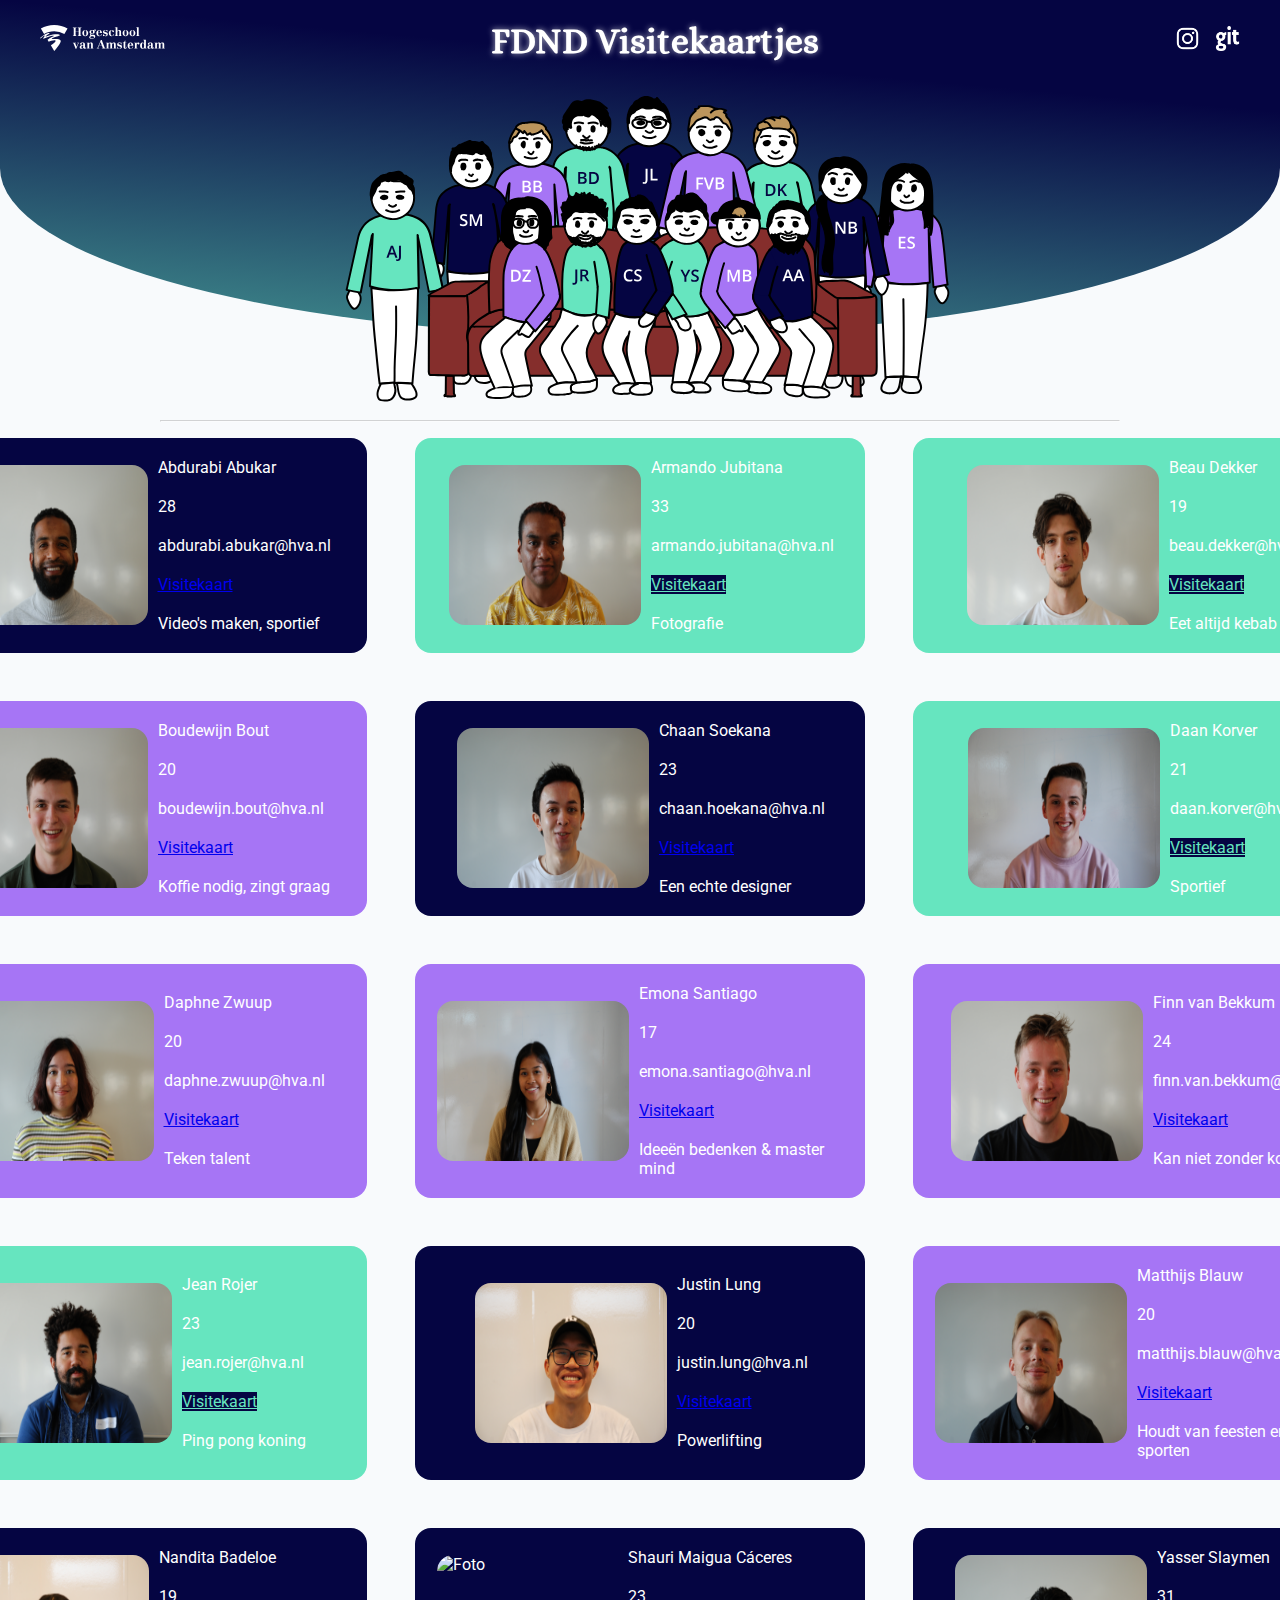
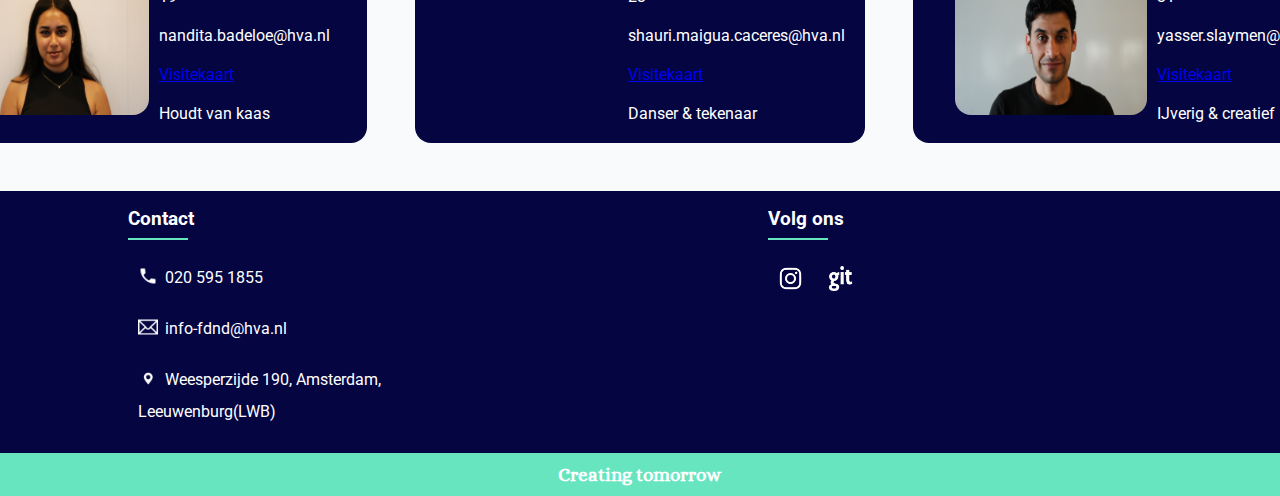
==== index.html @ c6d0a67a "Cards fixed" ====
<!DOCTYPE html>
<html lang="en">
  <head>
    <meta charset="UTF-8" />
    <meta http-equiv="X-UA-Compatible" content="IE=edge" />
    <meta name="viewport" content="width=device-width, initial-scale=1.0" />

    <link rel="stylesheet" href="styles/style.css" />

    <!-- Fonts -->
    <link
      href="https://fonts.googleapis.com/css2?family=Alice&display=swap"
      rel="stylesheet"
    />

    <link href="https://fonts.googleapis.com/css2?family=Roboto&display=swap" rel="stylesheet">

    <title>Document</title>
  </head>
  <body>

    <!-- Header -->
    <header id="nav">
      <a href="https://www.hva.nl/" target="_blank">
        <img id="hva-logo" src="assets/hva-logo.svg" />
      </a>

      <!-- Main title -->
      <h1>FDND Visitekaartjes</h1>

      <!-- Social icons -->
      <div class="social-icons">

        <!-- Instagram icon -->
        <a href="https://www.instagram.com/fdnd.nl/" target="_blank">
          <img src="assets/instagram-icon.png" />
        </a>

        <!-- Git link -->
        <a href="https://github.com/fdnd" target="_blank">
          <img src="assets/git-icon.png" />
        </a>
      </div>
    </header>

    <!-- Main content -->
    <main>
      <section class="hero">

        <!-- Bank svg -->
        <svg
          width="1920"
          height="1080"
          viewBox="0 0 1920 1080"
          fill="none"
          xmlns="http://www.w3.org/2000/svg"
        >
          <g id="bank 1">
            <g id="achterkant">
              <g id="es" class="person">
                <path
                  id="Vector"
                  d="M1848.47 663.9C1850.57 668.7 1851.77 671.5 1854.37 675C1858.17 680 1861.57 684.6 1865.67 684.9C1875.47 685.5 1889.87 660.3 1883.57 645.1C1881.97 641.2 1878.07 635.7 1876.97 634.3C1874.87 631.5 1868.87 624.9 1867.37 623.2C1867.27 623 1867.27 622.9 1867.27 622.9C1867.17 622.9 1867.07 622.8 1866.97 622.8C1858.27 617.6 1852.37 626.4 1849.77 634.8C1847.67 639.2 1844.87 645.4 1844.57 646.6C1843.47 651.5 1845.07 656.2 1848.47 663.9Z"
                  fill="white"
                />
                <path
                  id="Vector_2"
                  d="M1845.87 665.4C1847.67 669.6 1849.67 673.6 1852.37 677.2C1855.27 681.1 1858.47 685.8 1863.37 687.4C1869.67 689.5 1875.47 683.8 1878.97 679.3C1883.37 673.5 1886.47 666.4 1887.57 659.2C1888.17 655.4 1888.27 651.6 1887.57 647.7C1886.77 643.8 1884.77 640.3 1882.57 636.9C1880.57 633.8 1878.37 631 1876.07 628.3C1874.67 626.7 1873.27 625.1 1871.87 623.5C1871.37 622.9 1870.77 622.3 1870.17 621.6C1869.97 621.4 1869.77 621.2 1869.67 621C1869.47 620.7 1869.97 621.5 1869.87 621.2C1869.77 620.9 1868.27 619.5 1869.17 620.4C1868.27 619.4 1866.67 619.3 1865.57 619.9C1866.57 619.9 1867.57 619.9 1868.57 619.9C1864.77 617.7 1860.27 617.2 1856.37 619.6C1852.87 621.7 1850.37 625.4 1848.77 629.1C1847.87 631 1847.27 633 1846.47 634.8C1845.57 636.8 1844.57 638.8 1843.67 640.9C1842.27 644.1 1841.07 647 1841.27 650.6C1841.57 655.8 1843.87 660.7 1845.87 665.4C1846.57 666.9 1848.67 667.2 1849.97 666.5C1851.47 665.6 1851.67 663.9 1851.07 662.4C1850.17 660.4 1849.37 658.4 1848.57 656.3C1848.07 654.8 1847.47 652.8 1847.27 651.5C1847.27 651.2 1847.17 650.1 1847.17 649.5C1847.17 649.1 1847.17 648.7 1847.27 648.3C1847.27 648.4 1847.17 648.8 1847.27 648.2C1847.27 648 1847.37 647.7 1847.37 647.5C1847.47 647.1 1847.57 646.7 1847.77 646.3C1847.87 646 1847.97 645.7 1848.17 645.4C1847.97 645.9 1848.37 644.9 1848.47 644.7C1850.07 641 1851.87 637.4 1853.27 633.6C1854.37 630.6 1856.07 627.4 1858.57 625.4C1858.27 625.7 1858.67 625.4 1858.67 625.3C1858.87 625.2 1859.07 625 1859.27 624.9C1859.37 624.8 1860.47 624.3 1859.97 624.5C1860.37 624.3 1860.77 624.2 1861.17 624.2C1861.67 624.1 1860.77 624.2 1861.27 624.2C1861.47 624.2 1861.77 624.2 1862.07 624.2C1862.27 624.2 1862.47 624.2 1862.67 624.2C1862.37 624.2 1862.67 624.2 1862.77 624.2C1863.17 624.3 1863.77 624.4 1864.07 624.6C1865.47 625.2 1866.77 626.2 1868.47 625.3C1867.27 625.1 1866.07 625 1864.87 624.8C1865.07 625 1865.47 625.3 1865.77 625.4C1865.37 625 1865.07 624.7 1864.67 624.3C1865.17 625.4 1866.37 626.4 1867.17 627.3C1868.27 628.5 1869.37 629.8 1870.47 631C1871.57 632.3 1872.67 633.6 1873.77 634.9C1873.97 635.1 1874.17 635.4 1874.37 635.6C1874.67 636 1874.77 636.1 1874.57 635.8C1874.87 636.3 1875.27 636.7 1875.57 637.2C1876.57 638.6 1877.57 640.1 1878.47 641.6C1878.97 642.4 1879.47 643.3 1879.97 644.1C1880.17 644.5 1880.37 644.9 1880.57 645.3C1880.77 645.8 1880.77 645.8 1880.87 646C1881.17 646.7 1881.37 647.4 1881.57 648.2C1881.67 648.6 1881.77 648.9 1881.87 649.3C1881.87 649.5 1881.97 649.7 1881.97 649.9C1881.97 650 1882.07 650.7 1882.07 650.4C1882.07 650.2 1882.17 651 1882.17 651.2C1882.17 651.6 1882.27 652 1882.27 652.4C1882.27 653.2 1882.27 654.1 1882.27 655C1882.17 656.9 1882.07 657.7 1881.67 659.6C1881.37 661.3 1880.87 662.9 1880.37 664.5C1879.77 666.3 1879.37 667.2 1878.67 668.8C1877.97 670.3 1877.17 671.7 1876.37 673.1C1875.97 673.8 1875.57 674.4 1875.07 675.1C1874.87 675.4 1874.67 675.7 1874.37 676C1874.37 676.1 1874.07 676.5 1874.37 676.1C1874.27 676.3 1874.07 676.5 1873.97 676.6C1873.07 677.7 1872.17 678.7 1871.17 679.6C1870.97 679.8 1870.67 680 1870.47 680.2C1870.17 680.5 1870.87 679.9 1870.57 680.2C1870.47 680.3 1870.37 680.4 1870.17 680.5C1869.67 680.8 1869.17 681.2 1868.67 681.5C1868.47 681.6 1868.17 681.7 1867.97 681.8C1868.47 681.6 1868.27 681.7 1867.87 681.8C1867.67 681.9 1867.37 681.9 1867.17 682C1867.07 682 1866.87 682 1866.87 682.1C1866.57 682.2 1867.57 682.1 1867.07 682.1C1866.77 682.1 1866.57 682.1 1866.27 682.1C1865.97 682.1 1866.67 682.2 1866.17 682.1C1865.87 682.1 1865.67 682 1865.37 681.9C1864.77 681.7 1865.07 681.8 1865.17 681.8C1864.97 681.7 1864.67 681.5 1864.47 681.4C1864.07 681.1 1863.77 681 1863.47 680.7C1861.57 679.1 1860.07 677.1 1858.57 675.2C1857.17 673.3 1855.77 671.4 1854.57 669.2C1853.37 667 1852.47 664.8 1851.47 662.5C1850.77 661 1848.67 660.7 1847.37 661.4C1845.47 662.2 1845.27 663.9 1845.87 665.4Z"
                  fill="black"
                />
                <path
                  id="Vector_3"
                  d="M1616.27 664.3C1618.37 669.1 1619.57 671.9 1622.17 675.4C1625.97 680.4 1629.37 685 1633.47 685.3C1643.27 685.9 1657.67 660.7 1651.37 645.5C1649.77 641.6 1645.87 636.1 1644.77 634.7C1642.67 631.9 1636.77 625.3 1635.17 623.6C1635.07 623.4 1635.07 623.3 1635.07 623.3C1634.97 623.3 1634.87 623.2 1634.77 623.2C1626.07 618 1620.17 626.8 1617.57 635.2C1615.47 639.6 1612.67 645.8 1612.37 647C1611.27 652 1612.87 656.6 1616.27 664.3Z"
                  fill="white"
                />
                <path
                  id="Vector_4"
                  d="M1613.67 665.9C1615.47 670.1 1617.47 674.1 1620.17 677.8C1623.07 681.7 1626.27 686.4 1631.07 688C1637.37 690.1 1643.17 684.4 1646.67 679.9C1651.07 674.1 1654.17 667 1655.37 659.8C1655.97 656 1656.07 652.2 1655.27 648.3C1654.47 644.4 1652.47 640.9 1650.37 637.5C1648.37 634.5 1646.17 631.6 1643.87 628.9C1642.47 627.3 1641.07 625.7 1639.67 624.1C1639.07 623.5 1638.57 622.9 1637.97 622.2C1637.77 622 1637.57 621.8 1637.47 621.6C1637.27 621.3 1637.77 622.1 1637.67 621.8C1637.57 621.5 1636.07 620.1 1636.97 621C1636.07 620 1634.47 619.9 1633.37 620.5C1634.37 620.5 1635.37 620.5 1636.37 620.5C1632.57 618.3 1628.07 617.8 1624.17 620.1C1620.67 622.2 1618.27 625.9 1616.57 629.6C1615.67 631.6 1615.07 633.5 1614.27 635.3C1613.37 637.3 1612.37 639.3 1611.47 641.4C1610.07 644.6 1608.87 647.5 1609.07 651.1C1609.37 656.3 1611.67 661.2 1613.67 665.9C1614.37 667.4 1616.47 667.7 1617.77 667C1619.27 666.1 1619.47 664.4 1618.87 662.9C1617.97 660.9 1617.17 658.9 1616.37 656.8C1615.87 655.3 1615.27 653.3 1615.07 652C1615.07 651.7 1614.97 650.6 1614.97 650C1614.97 649.6 1614.97 649.2 1615.07 648.8C1615.07 648.9 1614.97 649.3 1615.07 648.7C1615.07 648.5 1615.17 648.2 1615.17 648C1615.27 647.6 1615.37 647.2 1615.57 646.8C1615.67 646.5 1615.77 646.2 1615.97 645.9C1615.77 646.4 1616.17 645.4 1616.27 645.2C1617.87 641.5 1619.67 637.9 1621.07 634.1C1622.17 631.1 1623.87 627.9 1626.37 625.9C1626.07 626.2 1626.47 625.9 1626.47 625.8C1626.67 625.7 1626.87 625.5 1627.07 625.4C1627.17 625.3 1628.27 624.8 1627.77 625C1628.17 624.8 1628.57 624.7 1628.97 624.6C1629.47 624.5 1628.57 624.6 1629.07 624.6C1629.27 624.6 1629.57 624.6 1629.87 624.6C1630.07 624.6 1630.27 624.6 1630.47 624.6C1630.17 624.6 1630.47 624.6 1630.57 624.6C1630.97 624.7 1631.57 624.8 1631.87 625C1633.27 625.6 1634.57 626.6 1636.27 625.7C1635.07 625.5 1633.87 625.4 1632.67 625.2C1632.87 625.4 1633.27 625.7 1633.57 625.8C1633.17 625.4 1632.87 625.1 1632.47 624.7C1632.97 625.8 1634.17 626.8 1634.97 627.7C1636.07 628.9 1637.17 630.2 1638.27 631.4C1639.37 632.7 1640.47 634 1641.57 635.3C1641.77 635.5 1641.97 635.8 1642.17 636C1642.47 636.4 1642.57 636.5 1642.37 636.2C1642.67 636.7 1643.07 637.1 1643.37 637.6C1644.37 639 1645.37 640.5 1646.27 642C1646.77 642.8 1647.27 643.7 1647.77 644.5C1647.97 644.9 1648.17 645.3 1648.37 645.7C1648.57 646.2 1648.57 646.2 1648.67 646.4C1648.97 647.1 1649.17 647.8 1649.37 648.6C1649.47 649 1649.57 649.3 1649.67 649.7C1649.67 649.9 1649.77 650.1 1649.77 650.3C1649.77 650.4 1649.87 651.1 1649.87 650.8C1649.87 650.6 1649.97 651.4 1649.97 651.6C1649.97 652 1650.07 652.4 1650.07 652.8C1650.07 653.7 1650.07 654.5 1650.07 655.4C1649.97 657.3 1649.87 658.1 1649.47 660C1649.17 661.7 1648.67 663.3 1648.17 664.9C1647.57 666.7 1647.17 667.6 1646.47 669.2C1645.77 670.7 1644.97 672.1 1644.17 673.5C1643.77 674.2 1643.37 674.8 1642.87 675.5C1642.67 675.8 1642.47 676.1 1642.17 676.4C1642.07 676.5 1641.87 676.8 1642.17 676.5C1642.07 676.7 1641.87 676.9 1641.77 677C1640.87 678.1 1639.97 679.1 1638.87 680C1638.67 680.2 1638.37 680.4 1638.17 680.6C1637.87 680.9 1638.57 680.3 1638.27 680.6C1638.17 680.7 1638.07 680.8 1637.87 680.9C1637.37 681.3 1636.87 681.6 1636.27 681.9C1636.07 682 1635.77 682.1 1635.57 682.2C1636.07 682 1635.87 682.1 1635.47 682.2C1635.27 682.3 1634.97 682.3 1634.77 682.4C1634.67 682.4 1634.47 682.4 1634.47 682.5C1634.17 682.7 1635.17 682.5 1634.67 682.5C1634.37 682.5 1634.17 682.5 1633.87 682.5C1633.57 682.5 1634.27 682.6 1633.77 682.5C1633.47 682.5 1633.27 682.4 1632.97 682.3C1632.37 682.1 1632.67 682.2 1632.77 682.2C1632.57 682.1 1632.27 681.9 1632.07 681.8C1631.67 681.5 1631.37 681.4 1631.07 681.1C1629.17 679.5 1627.67 677.5 1626.17 675.6C1624.67 673.7 1623.37 671.8 1622.17 669.7C1620.97 667.5 1620.07 665.3 1619.07 663C1618.37 661.5 1616.27 661.2 1614.97 661.9C1613.27 662.7 1613.07 664.4 1613.67 665.9Z"
                  fill="black"
                />
                <path
                  id="Vector_5"
                  d="M1779.57 400.5C1795.87 401.5 1825.97 405.9 1846.27 428.5C1858.17 441.7 1862.87 455.9 1864.27 464.5C1875.07 532.5 1878.67 608.6 1882.87 628.5C1868.77 631.3 1854.77 634 1840.67 636.8L1826.07 463.2C1827.17 516.2 1828.27 569.2 1829.37 622.3C1811.77 626 1789.37 629.1 1763.47 628.8C1730.47 628.4 1702.87 622.6 1682.77 616.7C1685.67 564.3 1688.67 511.9 1691.57 459.5L1688.67 465.2L1655.17 635.9C1641.07 633.1 1627.07 630.4 1612.97 627.6C1624.77 574.3 1636.57 520.9 1648.27 467.6C1650.37 458.9 1654.97 446 1665.27 433.6C1690.47 403.5 1728.67 402.6 1735.27 402.6L1779.57 400.5Z"
                  fill="#A675F5"
                />

                <path
                  id="Vector_6"
                  d="M1779.57 403.5C1782.77 403.7 1785.87 404 1789.07 404.4C1789.67 404.5 1790.17 404.5 1791.27 404.7C1792.17 404.8 1793.07 405 1794.07 405.2C1795.97 405.5 1797.97 405.9 1799.87 406.3C1808.37 408.2 1816.57 411 1824.27 415.1C1841.57 424.4 1855.17 440.5 1860.27 459.6C1861.47 463.8 1861.97 468.2 1862.67 472.5C1863.57 478.2 1864.37 483.9 1865.07 489.5C1866.57 501 1867.97 512.5 1869.17 524C1871.37 544.6 1873.27 565.3 1875.07 585.9C1876.27 599.4 1877.27 613 1879.47 626.4C1879.67 627.3 1879.77 628.3 1879.97 629.2C1880.67 628 1881.37 626.7 1882.07 625.5C1867.97 628.3 1853.97 631 1839.87 633.8C1841.17 634.8 1842.37 635.7 1843.67 636.7C1843.17 630.9 1842.67 625.2 1842.17 619.4C1840.97 605.5 1839.87 591.7 1838.67 577.8C1837.27 561.1 1835.87 544.4 1834.47 527.7C1833.27 513.3 1832.07 498.8 1830.87 484.4C1830.27 477.4 1829.77 470.4 1829.07 463.4C1829.07 463.3 1829.07 463.2 1829.07 463.1C1828.97 461.5 1827.77 460.1 1826.07 460.1C1824.47 460.1 1823.07 461.5 1823.07 463.1C1823.47 483.8 1823.97 504.4 1824.37 525.1C1824.77 545.8 1825.17 566.4 1825.67 587.1C1825.87 598.8 1826.17 610.5 1826.37 622.1C1827.07 621.1 1827.87 620.2 1828.57 619.2C1809.97 623.1 1790.97 625.3 1771.87 625.6C1751.27 625.9 1730.67 624.1 1710.47 620.2C1701.47 618.4 1692.47 616.2 1683.57 613.7C1684.27 614.7 1685.07 615.6 1685.77 616.6C1686.97 596.1 1688.07 575.7 1689.17 555.2C1690.27 534.7 1691.47 514.3 1692.67 493.8C1693.27 482.3 1693.97 470.8 1694.57 459.3C1694.77 456.4 1690.37 455.2 1688.97 457.8C1688.17 459.3 1687.47 460.8 1686.67 462.2C1686.37 462.9 1685.87 463.5 1685.67 464.3C1685.47 464.9 1685.47 465.5 1685.27 466.2C1684.57 469.7 1683.87 473.1 1683.27 476.6C1680.67 489.9 1678.07 503.1 1675.47 516.4C1672.17 533.4 1668.77 550.4 1665.47 567.4C1662.47 582.4 1659.57 597.4 1656.57 612.5C1655.57 617.5 1654.57 622.5 1653.57 627.5C1653.07 629.9 1652.47 632.3 1652.17 634.7C1652.17 634.8 1652.17 634.9 1652.07 635C1653.27 634.3 1654.57 633.6 1655.77 632.9C1641.67 630.1 1627.67 627.4 1613.57 624.6C1614.27 625.8 1614.97 627.1 1615.67 628.3C1622.57 597.1 1629.47 565.8 1636.37 534.6C1639.77 519 1643.27 503.4 1646.67 487.8C1649.47 475.3 1651.47 462.6 1657.17 451.1C1662.87 439.7 1671.17 429.7 1681.57 422.3C1690.07 416.2 1699.27 412.1 1709.17 409.3C1713.17 408.2 1717.27 407.3 1721.37 406.7C1721.77 406.6 1722.27 406.6 1722.67 406.5C1722.87 406.5 1723.07 406.4 1723.27 406.4C1723.77 406.3 1722.57 406.5 1723.27 406.4C1724.17 406.3 1725.07 406.2 1725.87 406.1C1727.27 406 1728.67 405.8 1730.07 405.7C1733.17 405.5 1736.37 405.5 1739.47 405.3C1752.47 404.7 1765.37 404.1 1778.37 403.5C1778.97 403.6 1779.27 403.6 1779.57 403.5C1781.17 403.4 1782.57 402.2 1782.57 400.5C1782.57 398.9 1781.17 397.4 1779.57 397.5C1767.47 398 1755.37 398.6 1743.27 399.1C1739.77 399.3 1736.37 399.4 1732.97 399.5C1726.47 399.7 1719.87 400.6 1713.57 402C1691.07 406.9 1670.57 419.4 1657.67 438.8C1653.97 444.3 1650.97 450.2 1648.67 456.4C1646.57 462 1645.27 467.7 1643.97 473.5C1640.57 489.1 1637.07 504.7 1633.67 520.4C1626.67 552 1619.67 583.6 1612.77 615.2C1611.97 619.1 1611.07 622.9 1610.17 626.8C1609.87 628.3 1610.57 630.2 1612.27 630.5C1626.37 633.3 1640.37 636 1654.47 638.8C1655.97 639.1 1657.87 638.4 1658.17 636.7C1659.37 630.6 1660.57 624.6 1661.77 618.5C1664.57 604.2 1667.47 589.8 1670.27 575.4C1673.67 558.4 1676.97 541.4 1680.37 524.4C1683.17 510.3 1685.87 496.3 1688.67 482.2C1689.47 478.1 1690.27 474 1691.07 469.9C1691.27 468.9 1691.47 467.8 1691.67 466.8C1691.67 466.6 1691.87 466.3 1691.77 466.1V466C1691.87 466.3 1691.27 467 1691.57 466.4C1691.77 466 1691.97 465.6 1692.17 465.2C1692.87 463.8 1693.67 462.4 1694.37 461C1692.47 460.5 1690.67 460 1688.77 459.5C1687.57 480 1686.47 500.4 1685.27 520.9C1684.07 541.4 1682.97 561.8 1681.87 582.3C1681.17 593.8 1680.57 605.3 1679.97 616.8C1679.87 618.1 1680.97 619.3 1682.17 619.7C1699.47 624.7 1717.17 628.2 1735.07 630.2C1756.57 632.5 1778.37 632.5 1799.87 630.2C1810.07 629.1 1820.17 627.5 1830.27 625.4C1831.57 625.1 1832.47 623.8 1832.47 622.5C1832.07 601.8 1831.67 581.2 1831.17 560.5C1830.77 539.8 1830.37 519.2 1829.87 498.5C1829.67 486.8 1829.37 475.1 1829.17 463.4C1827.17 463.4 1825.17 463.4 1823.17 463.4C1823.67 469.2 1824.17 475 1824.67 480.7C1825.87 494.6 1826.97 508.4 1828.17 522.3C1829.57 539 1830.97 555.7 1832.37 572.4C1833.57 586.8 1834.77 601.3 1835.97 615.7C1836.57 622.7 1837.07 629.7 1837.77 636.7C1837.77 636.8 1837.77 636.9 1837.77 637C1837.97 639 1839.57 640.3 1841.57 639.9C1855.67 637.1 1869.67 634.4 1883.77 631.6C1885.47 631.3 1886.17 629.4 1885.87 627.9C1885.47 625.8 1885.07 623.7 1884.77 621.6C1884.77 621.3 1884.67 621 1884.67 620.7C1884.67 620.4 1884.57 619.7 1884.67 620.4C1884.57 619.6 1884.47 618.9 1884.37 618.1C1884.17 616.6 1883.97 615.1 1883.87 613.6C1882.97 606 1882.27 598.4 1881.57 590.8C1879.67 570.5 1877.87 550.1 1875.77 529.8C1874.57 518.2 1873.17 506.5 1871.77 494.9C1870.97 488.9 1870.17 482.9 1869.37 477C1868.57 471.8 1867.97 466.6 1866.97 461.4C1862.87 441.6 1849.57 423.8 1832.67 413C1818.17 403.8 1801.17 399.4 1784.27 397.9C1782.77 397.8 1781.27 397.7 1779.77 397.6C1778.17 397.5 1776.77 399 1776.77 400.6C1776.57 402.3 1777.97 403.5 1779.57 403.5Z"
                  fill="black"
                />
                <path
                  id="Vector_7"
                  d="M1823.07 624.4C1821.57 693.1 1816.87 741 1812.47 772.8C1811.47 779.9 1809.37 794.7 1806.07 819.5C1801.07 856.8 1797.27 887.2 1794.87 907.3C1788.17 906.8 1778.17 906.1 1766.07 905.4C1760.17 905.1 1751.77 904.6 1747.47 904.5C1736.67 904.1 1719.87 904.2 1696.47 907.3C1693.87 858 1691.37 808.7 1689.07 759.4C1686.87 713.4 1684.87 667.5 1682.97 621.6C1684.87 621.9 1686.67 622.2 1688.57 622.5C1707.57 625.4 1729.37 627.6 1753.47 628.1C1779.47 628.6 1802.97 627 1823.07 624.4Z"
                  fill="white"
                />
                <path
                  id="Vector_8"
                  d="M1820.07 624.4C1819.57 647.2 1818.67 670 1817.27 692.8C1816.17 710.3 1814.77 727.9 1812.87 745.3C1812.07 752.3 1811.27 759.3 1810.37 766.2C1810.17 767.7 1809.97 769.2 1809.77 770.7C1809.77 770.8 1809.67 771.3 1809.77 771C1809.87 770.5 1809.67 771.4 1809.77 771.4C1809.77 771.7 1809.67 772 1809.67 772.3C1809.57 772.8 1809.57 773.3 1809.47 773.8C1809.07 776.4 1808.77 779.1 1808.37 781.7C1805.47 802.5 1802.67 823.4 1799.97 844.2C1797.47 863.4 1795.07 882.6 1792.67 901.8C1792.47 903.6 1792.27 905.4 1791.97 907.2C1792.97 906.2 1793.97 905.2 1794.97 904.2C1781.37 903.2 1767.77 902.4 1754.07 901.7C1743.47 901.2 1732.87 901.1 1722.27 901.7C1713.67 902.2 1705.17 903 1696.67 904.2C1697.67 905.2 1698.67 906.2 1699.67 907.2C1697.67 870 1695.77 832.9 1693.97 795.7C1692.17 758.5 1690.47 721.3 1688.77 684.1C1687.87 663.2 1686.97 642.3 1686.07 621.4C1684.77 622.4 1683.57 623.3 1682.27 624.3C1700.17 627.3 1718.27 629.3 1736.47 630.3C1755.77 631.3 1775.27 631.2 1794.57 629.9C1804.17 629.3 1813.67 628.3 1823.17 627.2C1824.77 627 1826.17 626 1826.17 624.2C1826.17 622.7 1824.77 621 1823.17 621.2C1805.77 623.4 1788.27 624.6 1770.67 624.9C1751.37 625.2 1732.07 624.4 1712.87 622.4C1703.17 621.4 1693.47 620.1 1683.87 618.5C1682.07 618.2 1679.97 619.3 1680.07 621.4C1681.67 658.6 1683.27 695.8 1684.97 733.1C1686.67 770.3 1688.47 807.4 1690.37 844.6C1691.47 865.4 1692.47 886.3 1693.57 907.1C1693.67 908.6 1694.87 910.3 1696.57 910.1C1710.17 908.3 1723.87 907.2 1737.57 907.1C1749.37 907.1 1761.17 907.9 1772.97 908.6C1780.27 909 1787.57 909.5 1794.87 910.1C1796.67 910.2 1797.67 908.6 1797.87 907.1C1800.07 888.9 1802.37 870.8 1804.67 852.6C1807.47 831 1810.37 809.3 1813.37 787.7C1815.07 775.4 1816.77 763 1818.17 750.7C1820.07 733.9 1821.57 717 1822.67 700.1C1824.17 678 1825.17 655.9 1825.77 633.8C1825.87 630.6 1825.97 627.4 1825.97 624.3C1826.17 620.6 1820.17 620.6 1820.07 624.4Z"
                  fill="black"
                />

                <path
                  id="Vector_9"
                  d="M1747.17 672.5C1747.67 702.7 1747.97 732.9 1748.17 763C1748.27 793.3 1748.27 823.6 1747.97 853.9C1747.87 870.8 1747.67 887.6 1747.37 904.5C1747.27 908.4 1753.27 908.4 1753.37 904.5C1753.87 874.5 1754.07 844.5 1754.17 814.6C1754.27 784.2 1754.17 753.8 1753.87 723.4C1753.67 706.4 1753.47 689.4 1753.17 672.4C1753.07 668.6 1747.07 668.6 1747.17 672.5Z"
                  fill="black"
                />

                <path
                  id="Vector_10"
                  d="M1741.27 934.3C1741.17 941.5 1744.87 947.7 1750.87 951.5C1756.17 954.8 1762.47 956.4 1768.57 956.8C1772.67 957.1 1776.87 956.9 1780.97 956.8C1785.27 956.6 1789.67 956.2 1793.97 955.2C1795.87 954.7 1797.77 954 1799.07 952.5C1799.67 951.8 1800.07 951.1 1800.57 950.4C1801.17 949.6 1801.97 949.1 1802.67 948.3C1805.07 945.6 1806.17 942.1 1806.37 938.5C1806.67 931.1 1803.47 923.4 1800.17 916.9C1798.47 913.4 1796.47 910 1794.17 906.8C1793.17 905.4 1792.47 904.2 1790.57 904C1790.37 904 1790.17 904 1789.97 904C1783.17 903.6 1776.27 903.3 1769.47 902.9C1763.07 902.6 1756.57 902 1750.17 901.9C1750.07 901.9 1749.97 901.9 1749.77 901.9C1748.57 901.8 1747.07 902.9 1746.87 904.1C1744.97 913.9 1743.17 923.8 1741.27 933.7C1740.97 935.3 1741.67 936.9 1743.37 937.4C1744.87 937.8 1746.77 936.9 1747.07 935.3C1748.97 925.5 1750.77 915.6 1752.67 905.7C1751.67 906.4 1750.77 907.2 1749.77 907.9C1761.77 908.5 1773.67 909.2 1785.57 909.8C1787.27 909.9 1788.97 910 1790.57 910.1C1789.67 909.6 1788.87 909.1 1787.97 908.6C1792.47 914.8 1796.07 921.7 1798.47 929C1799.47 932.1 1800.27 935.1 1800.17 938.2C1800.17 939.5 1799.97 941 1799.47 942.1C1798.87 943.6 1797.87 944.5 1796.67 945.6C1795.57 946.7 1794.97 948.5 1793.57 949.1C1792.07 949.7 1790.07 950 1788.37 950.3C1784.27 951 1780.07 951 1775.97 951.1C1772.17 951.2 1768.17 951.2 1764.37 950.5C1762.77 950.2 1761.27 949.8 1759.77 949.3C1759.27 949.1 1758.87 949 1758.37 948.8C1758.17 948.7 1757.87 948.6 1757.67 948.5C1757.57 948.5 1757.47 948.4 1757.27 948.4C1756.77 948.2 1757.87 948.7 1757.07 948.3C1754.27 947 1752.07 945.7 1750.07 943.5C1747.97 941.1 1746.87 937.7 1746.87 934.4C1747.27 930.4 1741.27 930.4 1741.27 934.3Z"
                  fill="black"
                />

                <path
                  id="Vector_11"
                  d="M1740.47 903.9C1739.27 908.8 1738.27 913.7 1737.47 918.7C1736.67 923.1 1736.27 927.5 1735.27 931.9C1734.37 936 1732.87 940.2 1730.87 943.7C1729.97 945.4 1728.87 946.6 1727.17 947.9C1725.37 949.3 1723.37 950.1 1721.37 950.8C1717.47 952 1713.87 952.1 1709.67 952.1C1705.77 952.1 1702.07 951.7 1698.27 950.6C1697.57 950.4 1696.77 950.1 1696.07 949.9C1695.67 949.8 1695.27 949.6 1694.97 949.5C1695.47 949.7 1694.97 949.5 1694.97 949.5C1694.67 949.4 1694.47 949.3 1694.17 949.1C1692.47 948.3 1690.97 947.3 1689.87 946.2C1688.47 944.9 1687.67 943.7 1687.27 941.9C1687.07 941.2 1687.07 940.3 1687.17 939.2C1687.27 938.1 1687.47 937 1687.67 935.9C1688.47 931.2 1690.37 927.6 1692.67 923.4C1695.57 918.2 1698.77 913.1 1702.17 908.3C1701.27 908.8 1700.47 909.3 1699.57 909.8C1704.57 909.6 1709.47 909.4 1714.47 909.2C1722.37 908.9 1730.17 908.5 1738.07 908.2C1739.87 908.1 1741.77 908 1743.57 908C1745.17 907.9 1746.57 906.7 1746.57 905C1746.57 903.4 1745.17 901.9 1743.57 902C1736.07 902.3 1728.67 902.6 1721.17 902.9C1716.17 903.1 1711.17 903.3 1706.07 903.5C1704.47 903.6 1702.77 903.6 1701.17 903.7C1699.97 903.7 1698.67 903.7 1697.67 904.4C1696.57 905.2 1695.87 906.7 1695.07 907.8C1694.37 908.9 1693.67 909.9 1692.87 911C1691.67 912.9 1690.47 914.9 1689.27 916.9C1687.07 920.6 1685.07 924.4 1683.47 928.4C1682.07 931.8 1681.47 935.4 1681.07 939C1680.77 943.1 1682.27 947 1685.07 950C1689.77 954.9 1697.47 957.2 1704.07 958C1707.47 958.4 1711.07 958.3 1714.57 958C1718.77 957.7 1722.87 956.9 1726.77 955.2C1730.57 953.5 1733.87 950.7 1735.97 947.1C1738.07 943.7 1739.47 939.6 1740.57 935.8C1741.57 932.4 1742.07 928.8 1742.57 925.3C1743.17 921.2 1743.97 917.1 1744.77 913C1745.27 910.6 1745.87 908.1 1746.37 905.7C1747.17 901.7 1741.37 900.1 1740.47 903.9Z"
                  fill="black"
                />

                <path
                  id="ES"
                  d="M1756.57 520.7H1736.37V485H1756.57V489.9H1742.17V499.6H1755.67V504.5H1742.17V515.7H1756.57V520.7ZM1784.97 511C1784.97 514.2 1783.77 516.7 1781.57 518.5C1779.27 520.3 1776.07 521.2 1772.07 521.2C1768.07 521.2 1764.77 520.6 1762.17 519.3V513.8C1763.77 514.6 1765.57 515.2 1767.37 515.6C1769.17 516 1770.97 516.3 1772.47 516.3C1774.77 516.3 1776.47 515.9 1777.57 515C1778.67 514.1 1779.27 512.9 1779.27 511.5C1779.27 510.2 1778.77 509 1777.77 508.1C1776.77 507.2 1774.67 506.1 1771.57 504.8C1768.27 503.5 1766.07 502 1764.67 500.3C1763.37 498.6 1762.67 496.6 1762.67 494.2C1762.67 491.2 1763.77 488.9 1765.87 487.2C1767.97 485.5 1770.87 484.6 1774.37 484.6C1777.77 484.6 1781.17 485.3 1784.57 486.8L1782.67 491.6C1779.47 490.3 1776.67 489.6 1774.17 489.6C1772.27 489.6 1770.87 490 1769.87 490.8C1768.87 491.6 1768.37 492.7 1768.37 494C1768.37 494.9 1768.57 495.7 1768.97 496.4C1769.37 497.1 1769.97 497.7 1770.87 498.3C1771.77 498.9 1773.37 499.7 1775.67 500.6C1778.27 501.7 1780.27 502.7 1781.47 503.7C1782.67 504.7 1783.57 505.7 1784.17 506.9C1784.67 508 1784.97 509.4 1784.97 511Z"
                  fill="white"
                />

                <path
                  id="Vector_12"
                  d="M1712.07 389.6C1714.67 390.5 1717.07 391.9 1718.97 394C1719.77 394.9 1720.27 395.9 1720.97 396.9C1721.67 397.9 1722.47 398.8 1723.47 399.7C1723.77 399.9 1723.97 400.2 1724.27 400.5C1724.57 400.7 1724.37 400.6 1724.27 400.4C1724.17 400.1 1724.17 399.8 1724.37 399.4C1724.37 399.5 1724.97 398.9 1724.57 399.1C1724.87 398.9 1724.77 399 1724.57 399.1C1724.47 399.1 1724.37 399.2 1724.27 399.2C1724.17 399.2 1723.67 399.3 1724.07 399.2C1723.87 399.2 1723.77 399.2 1723.67 399.2C1723.27 399.2 1722.77 399.2 1722.37 399.3C1720.97 399.3 1719.57 399.2 1718.07 399.1C1718.47 399.9 1718.97 400.6 1719.37 401.4C1719.87 400.7 1720.27 400 1720.77 399.3C1721.67 397.9 1719.57 396.2 1718.37 397.5C1716.57 399.6 1714.77 401.8 1712.97 403.9C1713.87 404.3 1714.67 404.6 1715.57 405C1715.47 400.2 1715.67 395.3 1716.17 390.5C1715.17 390.6 1714.17 390.8 1713.27 390.9C1714.07 393.9 1714.37 397.1 1714.07 400.2C1715.07 400.1 1716.07 399.9 1716.97 399.8C1716.67 398 1716.67 396 1716.97 394.2C1715.97 394.1 1714.97 393.9 1713.97 393.8C1714.07 398 1714.07 402.3 1714.07 406.6C1714.07 408.5 1716.97 408.5 1717.07 406.6C1717.17 404.2 1717.27 401.7 1717.37 399.3C1717.47 397.7 1717.57 394.5 1715.07 394.8C1714.47 394.9 1713.77 395.2 1713.67 395.9C1713.47 397.5 1713.37 399 1713.37 400.6C1713.47 402.2 1715.97 402.7 1716.37 401C1716.97 398.3 1717.37 395.6 1717.67 392.9C1716.67 392.9 1715.67 392.9 1714.67 392.9C1714.57 394.1 1714.47 395.2 1714.37 396.4C1715.27 396.2 1716.27 395.9 1717.17 395.6C1716.77 395 1716.57 394.5 1716.37 393.8C1716.27 393.4 1716.07 392.5 1716.27 392.2C1716.07 392.4 1715.87 392.6 1715.77 392.7C1715.67 392.8 1715.27 392.5 1715.77 392.7H1715.87C1716.07 392.8 1716.27 392.9 1716.37 393C1716.87 393.3 1717.27 393.6 1717.77 393.9C1718.67 394.5 1719.57 395.2 1720.47 395.9C1722.37 397.4 1724.27 398.9 1726.47 399.8C1726.97 400 1727.37 400.2 1727.87 400.3C1728.07 400.4 1728.27 400.4 1728.47 400.5C1728.57 400.5 1728.57 400.6 1728.67 400.6C1728.87 400.7 1728.67 400.6 1728.67 400.6C1728.77 400.5 1728.87 400.8 1728.77 400.6C1728.77 400.5 1728.67 400.4 1728.57 400.4C1728.47 400.2 1728.57 399.9 1728.47 399.7C1728.47 399.5 1728.57 399.6 1728.37 399.8C1728.37 399.8 1728.07 400 1727.87 400.1C1725.87 401.2 1723.07 401.2 1721.07 400.1C1719.57 399.2 1718.47 397.7 1717.77 396.1C1717.47 396.8 1717.17 397.6 1716.87 398.3C1718.97 397.9 1720.67 399.2 1721.57 400.8C1722.37 400.2 1723.17 399.6 1723.97 399C1721.97 397 1719.87 395 1717.87 393.1C1717.07 392.4 1716.37 391.6 1715.47 391C1715.67 391.2 1715.87 391.4 1715.97 391.5L1715.87 391.4C1715.97 391.6 1715.97 391.9 1716.07 392.2V392.1C1715.97 392.3 1715.97 392.6 1715.87 392.9L1715.97 392.8C1715.77 393 1715.57 393.2 1715.47 393.3C1715.77 393.1 1716.47 393.3 1716.77 393.3C1717.37 393.3 1717.87 393.4 1718.37 393.6C1718.87 393.7 1719.27 393.8 1719.67 394C1719.87 394 1720.37 394.3 1719.97 394.1C1721.77 395.1 1723.57 396.2 1724.97 397.7C1725.47 398.2 1726.17 399 1726.37 399.6C1726.47 399.8 1726.47 399.7 1726.37 399.8C1726.47 399.6 1726.27 399.9 1726.27 399.9C1726.47 399.8 1725.97 400.1 1725.87 400.1C1723.87 401 1720.97 400.7 1718.87 400.3C1719.07 400.4 1719.27 400.6 1719.57 400.7C1719.47 400.6 1719.47 400.6 1719.47 400.5C1719.57 400.7 1719.77 400.9 1719.87 401.2C1719.77 401.3 1719.77 401.4 1719.77 401.5C1718.87 401 1718.07 400.5 1717.17 400C1716.27 401.9 1715.17 403.7 1713.77 405.2C1714.57 405.8 1715.37 406.4 1716.17 407C1716.67 406.4 1717.17 405.7 1717.57 405.1C1718.07 404.4 1717.67 403.4 1717.07 403C1716.27 402.6 1715.47 402.9 1714.97 403.5C1714.47 404.1 1713.97 404.8 1713.57 405.4C1712.57 406.8 1714.77 408.5 1715.97 407.2C1717.57 405.4 1718.87 403.5 1719.77 401.3C1720.07 400.6 1719.97 399.7 1719.27 399.2C1718.67 398.8 1717.57 399 1717.27 399.7C1716.77 400.7 1716.87 402.1 1717.97 402.7C1718.47 403 1719.17 403 1719.77 403C1720.47 403.1 1721.27 403.1 1721.97 403.2C1723.87 403.3 1725.77 403.2 1727.57 402.4C1728.87 401.8 1729.87 400.6 1729.67 399.1C1729.57 397.5 1728.37 396.1 1727.27 395.1C1725.07 393 1722.47 391.2 1719.47 390.5C1717.87 390.1 1714.67 389.4 1713.57 391.1C1712.97 392 1713.37 393.1 1714.27 393.6C1714.37 393.7 1714.57 393.8 1714.17 393.5C1714.27 393.6 1714.37 393.7 1714.47 393.7C1717.17 396 1719.57 398.6 1722.17 401C1723.37 402.2 1725.37 400.7 1724.57 399.2C1722.97 396.2 1719.77 394.7 1716.47 395.3C1715.47 395.5 1715.27 396.7 1715.57 397.5C1716.57 399.8 1718.47 401.9 1720.77 403C1723.77 404.3 1728.57 404.3 1730.97 401.7C1731.97 400.7 1732.07 399.2 1730.87 398.3C1729.97 397.6 1728.67 397.4 1727.57 396.9C1724.57 395.6 1722.07 393.1 1719.37 391.2C1718.07 390.3 1716.07 388.9 1714.47 390C1713.37 390.7 1713.47 392.2 1713.57 393.3C1713.77 394.6 1714.17 395.8 1714.87 396.9C1715.67 398.2 1717.57 397.6 1717.67 396.1C1717.77 394.9 1717.87 393.8 1717.97 392.6C1718.07 391.8 1717.27 391.1 1716.47 391.1C1715.57 391.1 1715.07 391.8 1714.97 392.6C1714.77 395 1714.37 397.5 1713.77 399.9C1714.77 400 1715.77 400.2 1716.77 400.3C1716.67 399 1716.77 397.7 1716.97 396.4C1716.47 396.8 1715.97 397.1 1715.57 397.5C1714.97 396.9 1714.77 396.8 1714.97 397.2C1714.87 397.2 1714.87 397.3 1714.97 397.6C1714.97 398 1714.97 398.3 1714.97 398.7C1714.97 399.6 1714.87 400.4 1714.87 401.2C1714.77 402.9 1714.77 404.6 1714.67 406.3C1715.67 406.3 1716.67 406.3 1717.67 406.3C1717.67 402.1 1717.67 397.8 1717.57 393.5C1717.57 391.9 1714.87 391.4 1714.67 393.1C1714.37 395.5 1714.37 397.9 1714.67 400.3C1714.77 401 1715.67 401.5 1716.37 401.4C1717.17 401.3 1717.57 400.7 1717.67 399.9C1717.97 396.5 1717.67 393.1 1716.67 389.8C1716.17 388.1 1713.87 388.6 1713.77 390.2C1713.37 395 1713.17 399.8 1713.17 404.7C1713.17 405.9 1714.87 406.8 1715.77 405.8C1717.57 403.6 1719.37 401.5 1721.17 399.4C1720.37 398.8 1719.57 398.2 1718.77 397.6C1718.27 398.3 1717.87 399 1717.37 399.7C1716.67 400.7 1717.57 401.9 1718.67 402C1720.77 402.1 1722.87 402.3 1724.97 402C1726.07 401.9 1727.27 401.5 1727.67 400.4C1728.17 398.8 1726.37 397.8 1725.47 396.8C1724.57 395.9 1723.87 395 1723.27 393.9C1722.67 392.9 1721.87 392 1721.07 391.2C1718.87 389.1 1716.27 387.6 1713.47 386.7C1711.07 386.1 1710.27 389 1712.07 389.6Z"
                  fill="black"
                />

                <path
                  id="Vector_13"
                  d="M1762.27 406.5C1797.57 406.5 1826.27 377.8 1826.27 342.5C1826.27 307.2 1797.57 278.5 1762.27 278.5C1726.97 278.5 1698.27 307.2 1698.27 342.5C1698.27 377.8 1726.97 406.5 1762.27 406.5Z"
                  fill="white"
                />

                <path
                  id="Vector_14"
                  d="M1823.27 342.5C1823.27 355.2 1819.37 367.5 1811.87 378C1804.97 387.7 1794.57 395.7 1783.37 399.8C1771.17 404.3 1757.97 404.8 1745.47 401.2C1733.57 397.8 1723.07 390.9 1715.07 381.3C1711.47 377 1707.87 371 1705.77 365.9C1703.37 360 1701.77 353.5 1701.37 347.5C1700.87 340.8 1701.37 334.5 1702.87 328.2C1704.37 321.9 1706.67 316.5 1709.97 311C1716.37 300.5 1725.77 292.2 1737.07 287C1748.37 281.8 1761.97 280.3 1774.27 282.8C1786.57 285.3 1797.57 291.4 1806.27 300.4C1810.57 304.9 1813.97 309.7 1816.87 315.4C1819.57 320.9 1821.57 327 1822.57 333.3C1823.07 336 1823.27 339.4 1823.27 342.5C1823.27 346.4 1829.27 346.4 1829.27 342.5C1829.27 328.7 1824.97 315.1 1816.97 303.9C1809.07 292.8 1797.97 284.3 1785.17 279.6C1772.07 274.8 1757.37 274.3 1743.97 278.1C1731.07 281.8 1719.27 289.4 1710.67 299.8C1701.87 310.5 1696.47 323.7 1695.47 337.5C1694.37 351.3 1697.77 365.4 1704.97 377.2C1711.87 388.6 1722.27 398 1734.47 403.5C1747.37 409.3 1761.87 411 1775.77 408.2C1788.97 405.5 1801.37 398.6 1810.67 388.9C1819.97 379.1 1826.37 366.5 1828.47 353.1C1828.97 349.6 1829.27 346.1 1829.27 342.6C1829.27 338.7 1823.27 338.7 1823.27 342.5Z"
                  fill="black"
                />

                <path
                  id="Vector_15"
                  d="M1734.47 337.1C1733.67 340.3 1733.27 344 1733.97 347.2C1734.47 349.5 1736.57 350.8 1738.87 350.4C1740.67 350.1 1741.97 348.7 1742.97 347.3C1746.47 342.5 1747.47 336.1 1745.97 330.3C1745.57 328.8 1743.77 327.7 1742.27 328.2C1738.67 329.5 1736.97 333.6 1735.77 337C1734.67 340.3 1734.27 343.9 1734.67 347.3C1734.77 348.3 1735.07 349 1735.87 349.7C1736.57 350.2 1737.57 350.6 1738.47 350.2C1741.47 349.1 1741.67 346.2 1741.77 343.4C1741.77 341 1741.57 338.5 1741.07 336.1C1740.57 333.7 1738.77 331.3 1736.07 331.4C1733.37 331.5 1731.37 334 1730.67 336.4C1730.07 338.5 1730.27 340.6 1730.57 342.8C1730.87 344.9 1731.57 347.2 1733.47 348.3C1735.77 349.7 1738.67 348.5 1739.77 346.2C1740.77 344 1740.67 341.3 1740.67 339C1740.67 336.7 1740.57 334.3 1740.27 332C1740.07 330.3 1739.27 328.8 1737.47 328.3C1735.37 327.8 1733.67 329.4 1733.07 331.2C1732.27 333.4 1731.97 336 1731.97 338.3C1731.97 341 1732.17 344.2 1735.27 345C1738.37 345.8 1740.57 343.2 1741.27 340.5C1741.77 338.5 1741.87 336.3 1741.37 334.2C1740.87 332 1739.47 329.7 1737.37 328.7C1734.67 327.3 1731.77 328.7 1730.47 331.3C1729.37 333.8 1729.07 336.6 1729.77 339.2C1730.47 341.9 1732.17 344.5 1734.97 345.3C1736.57 345.8 1738.37 345.3 1739.57 344.1C1740.57 343.1 1741.07 341.6 1741.27 340.2C1741.67 337.4 1740.77 334.8 1738.97 332.7C1738.17 331.8 1736.77 331.6 1735.67 332.1C1734.47 332.6 1733.97 333.6 1733.87 334.8C1733.67 337 1733.47 339.5 1734.37 341.5C1735.47 343.9 1738.17 344.8 1740.57 344.2C1745.27 343.1 1747.37 338 1747.17 333.6C1747.07 332.6 1747.07 331.4 1746.87 330.4C1746.47 328.8 1745.37 327.8 1743.87 327.2C1741.77 326.4 1739.47 325.8 1737.17 326.4C1734.87 327 1732.97 328.9 1732.57 331.2C1732.27 333.4 1732.47 336.3 1733.97 338C1735.07 339.2 1736.77 339.7 1738.37 339.3C1740.27 338.8 1741.07 337.1 1741.27 335.3C1741.57 332.7 1740.87 330.1 1739.57 327.9C1738.47 326 1735.47 325.9 1734.37 327.9C1731.97 332.4 1732.77 338.3 1736.57 341.8C1737.67 342.9 1739.67 343 1740.77 341.8C1741.87 340.6 1741.97 338.7 1740.77 337.6C1740.47 337.3 1740.17 337 1739.87 336.7C1740.17 337 1739.97 336.8 1739.87 336.6C1739.77 336.4 1739.67 336.3 1739.57 336.1C1739.57 336 1739.17 335.4 1739.37 335.8C1739.57 336.2 1739.27 335.5 1739.27 335.5C1739.17 335.1 1739.07 334.7 1738.97 334.3C1738.87 334 1738.97 334.1 1738.97 334.4C1738.97 334.2 1738.97 333.9 1738.97 333.7C1738.97 333.5 1738.97 333.4 1738.97 333.2C1738.97 333.2 1739.07 332.4 1738.97 332.9C1738.97 333.3 1739.07 332.7 1739.07 332.6C1739.17 332.4 1739.17 332.2 1739.27 332C1739.37 331.8 1739.37 331.6 1739.47 331.4C1739.27 331.9 1739.47 331.4 1739.57 331.2C1737.87 331.2 1736.17 331.2 1734.37 331.2C1734.47 331.3 1734.87 332.3 1734.77 331.9C1734.97 332.3 1735.07 332.7 1735.17 333.1C1735.17 333.3 1735.27 333.5 1735.27 333.7C1735.27 333.4 1735.27 333.4 1735.27 333.8C1735.27 334.2 1735.27 334.6 1735.27 335C1735.27 335.4 1735.27 335.4 1735.27 335C1734.97 336.1 1735.77 335.7 1737.67 333.8C1737.67 333.8 1738.87 334.6 1738.67 334.7L1738.47 333.7C1738.57 334.4 1738.47 333.3 1738.47 333.2C1738.47 333 1738.47 332.8 1738.47 332.7C1738.37 333.1 1738.47 333.1 1738.47 332.7C1738.57 332.4 1738.57 332.4 1738.47 332.7C1738.67 332.4 1738.67 332.4 1738.47 332.7C1738.67 332.5 1738.67 332.5 1738.57 332.6C1738.37 332.7 1738.47 332.7 1738.67 332.6C1738.37 332.7 1738.37 332.7 1738.67 332.6C1738.87 332.6 1738.97 332.5 1739.17 332.5C1738.47 332.6 1739.57 332.5 1739.67 332.6C1739.37 332.6 1739.47 332.6 1739.77 332.6C1739.97 332.6 1740.17 332.7 1740.37 332.8C1740.77 332.9 1741.17 333.1 1741.57 333.2C1741.97 333.3 1741.97 333.3 1741.67 333.2C1741.17 332.9 1740.87 332.5 1740.87 332C1740.87 331.7 1740.87 331.8 1740.87 332.1C1740.87 332.3 1740.97 332.5 1740.97 332.7C1740.97 333.1 1741.07 333.5 1741.07 333.9C1741.07 334.3 1741.07 334.7 1741.07 335.1C1741.07 335.3 1741.07 335.5 1741.07 335.7C1741.17 335.4 1741.17 335.4 1741.07 335.8C1740.97 336.2 1740.87 336.6 1740.77 337C1740.97 336.6 1740.57 337.3 1740.57 337.3C1740.47 337.5 1740.37 337.6 1740.27 337.8C1740.47 337.6 1740.47 337.6 1740.17 337.8C1740.07 337.9 1739.27 338.6 1739.77 338.3C1739.67 338.4 1738.77 338.8 1739.37 338.6C1739.17 338.7 1739.07 338.7 1738.87 338.7C1739.27 338.7 1739.27 338.7 1738.97 338.7C1739.37 338.8 1739.37 338.8 1739.07 338.7C1739.17 338.7 1739.27 338.8 1739.37 338.8C1739.57 338.9 1739.67 339 1739.77 339.2C1739.57 338.9 1739.57 338.9 1739.77 339.3C1739.67 339.1 1739.67 339 1739.67 338.8C1739.67 339.2 1739.67 339.2 1739.67 338.8C1739.67 338.4 1739.67 338 1739.67 337.7C1739.67 336.8 1739.77 336 1739.87 335.1C1738.17 335.8 1736.47 336.5 1734.77 337.2C1735.17 337.6 1734.67 337 1734.97 337.4C1735.07 337.6 1735.17 337.7 1735.27 337.9C1735.27 337.9 1735.47 338.3 1735.37 338C1735.27 337.7 1735.47 338.4 1735.47 338.5C1735.47 338.6 1735.57 339.1 1735.57 338.8C1735.57 338.4 1735.57 339 1735.57 339.1C1735.57 339.2 1735.47 339.9 1735.57 339.6C1735.67 339.3 1735.37 340.1 1735.37 340.2C1735.37 340.1 1735.57 339.8 1735.37 340.1C1735.17 340.4 1735.47 340 1735.47 340C1735.87 339.8 1736.07 339.6 1736.47 339.6C1736.67 339.6 1736.97 339.6 1736.57 339.6C1736.67 339.6 1736.97 339.8 1736.77 339.6C1736.47 339.4 1736.77 339.7 1736.87 339.7C1736.77 339.6 1736.67 339.5 1736.57 339.4C1736.27 339.2 1736.77 339.7 1736.57 339.4C1736.37 339.2 1736.27 338.9 1736.17 338.7C1736.07 338.6 1736.07 338.4 1735.97 338.3C1736.17 338.7 1735.97 338.2 1735.87 338.1C1735.77 337.8 1735.67 337.5 1735.67 337.3C1735.67 337.2 1735.57 337 1735.57 336.9C1735.57 337 1735.57 337.4 1735.57 336.8C1735.57 336.5 1735.57 336.2 1735.57 335.9C1735.57 335.8 1735.57 335.6 1735.57 335.5C1735.57 335 1735.37 336.1 1735.57 335.3C1735.67 335 1735.67 334.7 1735.77 334.5C1735.87 334.3 1736.07 333.7 1735.87 334.2C1735.97 334.1 1736.07 333.9 1736.07 333.8C1736.07 333.8 1735.77 334.2 1735.97 333.9C1736.17 333.7 1735.87 334 1735.87 334C1735.57 334.1 1735.17 334.3 1734.87 334.2C1734.77 334.2 1734.47 334.1 1734.57 334L1734.87 334.3C1734.97 334.4 1735.07 334.5 1735.17 334.6C1735.17 334.6 1734.97 334.2 1735.07 334.5C1735.17 334.8 1735.37 335 1735.47 335.3C1735.47 335.3 1735.27 334.8 1735.37 335.2C1735.37 335.4 1735.47 335.5 1735.57 335.7C1735.67 336 1735.67 336.3 1735.77 336.6C1735.67 336.1 1735.77 336.6 1735.77 336.8C1735.77 337.1 1735.77 337.3 1735.77 337.6C1735.77 337.8 1735.67 338.7 1735.77 338.1C1735.67 338.6 1735.47 339.2 1735.37 339.7C1735.27 340.1 1735.37 339.6 1735.47 339.6C1735.57 339.6 1735.07 339.9 1735.47 339.7C1735.57 339.6 1735.77 339.5 1735.97 339.4C1736.57 339.2 1736.67 339.4 1737.27 339.8C1738.47 340.5 1737.87 340 1738.27 340.6C1738.17 340.4 1738.17 340.3 1738.27 340.6C1738.17 340.2 1738.17 339.7 1738.17 339.3C1738.17 338.5 1738.17 337.7 1738.17 336.8C1738.17 336.7 1738.27 335.8 1738.27 336.1C1738.37 335.7 1738.37 335.2 1738.47 334.8C1738.57 334.4 1738.67 333.9 1738.77 333.5C1738.77 333.4 1738.87 333.2 1738.87 333C1738.97 332.7 1738.97 332.8 1738.77 333.2C1738.47 333.6 1738.47 333.6 1738.77 333.4C1738.37 333.7 1737.87 333.9 1737.47 334.2C1737.57 334.2 1737.57 334.2 1737.67 334.1C1737.17 334.1 1736.57 334.1 1736.07 334.1C1735.97 334 1735.87 334 1735.77 334C1735.37 333.6 1735.07 333.3 1734.67 332.9C1734.57 332.7 1734.47 332.5 1734.47 332.3C1734.47 332.5 1734.57 332.8 1734.57 333C1734.67 333.5 1734.67 333.9 1734.67 334.4C1734.77 335.3 1734.77 336.3 1734.87 337.2C1734.97 339.1 1734.87 341 1734.77 342.8C1734.77 343 1734.77 343.2 1734.67 343.4C1734.77 343 1734.77 342.9 1734.67 343.3C1734.67 343.4 1734.57 343.6 1734.57 343.7C1734.77 343.3 1734.77 343.3 1734.57 343.6C1734.37 343.9 1734.47 343.8 1734.67 343.5C1734.87 343.3 1735.07 343.2 1735.37 343.1C1735.87 343 1736.27 343 1736.67 343.2C1736.97 343.5 1737.07 343.5 1736.87 343.3C1737.07 343.6 1737.17 343.7 1736.97 343.4C1736.87 343.1 1736.87 343.1 1736.97 343.5C1736.87 343.2 1736.77 342.9 1736.77 342.6C1736.67 342.3 1736.67 341.9 1736.57 341.6C1736.57 341.4 1736.47 341.3 1736.47 341.1C1736.57 341.5 1736.57 341.5 1736.47 341.1C1736.37 340.4 1736.37 339.7 1736.37 339C1736.37 338.6 1736.37 338.7 1736.37 339C1736.37 338.8 1736.47 338.7 1736.47 338.5C1736.47 338.3 1736.87 337.4 1736.57 338C1736.67 337.9 1737.17 337.1 1736.77 337.6C1736.87 337.5 1736.97 337.3 1737.07 337.2C1736.97 337.3 1736.77 337.4 1736.67 337.4C1736.57 337.4 1734.87 337.4 1734.97 336.8C1735.07 336.9 1735.17 337.1 1735.17 337.2C1735.07 336.8 1734.97 336.8 1735.17 337.2C1735.57 339 1735.77 340 1735.77 341.9C1735.77 342.8 1735.77 343.7 1735.77 344.6C1735.77 345.1 1735.67 345.5 1735.67 346C1735.77 345.6 1735.77 345.5 1735.67 345.9C1735.87 345.3 1736.27 344.9 1736.97 344.7C1738.27 345.7 1739.47 346.6 1740.77 347.6C1740.57 346.2 1740.57 344.7 1740.67 343.3C1740.67 343 1740.67 342.7 1740.77 342.4C1740.67 342.9 1740.87 341.8 1740.87 341.7C1740.97 341.1 1741.17 340.4 1741.37 339.8C1741.57 339.2 1741.77 338.5 1742.07 337.9C1742.17 337.6 1742.27 337.5 1742.07 337.8C1742.17 337.6 1742.27 337.4 1742.37 337.2C1742.47 336.9 1742.67 336.6 1742.77 336.4C1743.07 335.8 1743.47 335.2 1743.87 334.6C1744.37 333.9 1743.47 335.1 1744.07 334.4C1744.27 334.2 1744.27 334.2 1744.07 334.4C1744.37 334.2 1744.37 334.2 1744.07 334.4C1742.87 333.7 1741.57 333 1740.37 332.3C1740.47 332.8 1740.57 333.3 1740.67 333.8C1740.77 334.1 1740.67 333.4 1740.67 334C1740.67 334.3 1740.77 334.6 1740.77 334.9C1740.77 335.8 1740.77 336.8 1740.67 337.8C1740.57 338.7 1740.77 337.2 1740.67 338.1C1740.57 338.3 1740.57 338.6 1740.57 338.8C1740.47 339.3 1740.37 339.8 1740.17 340.3C1740.07 340.8 1739.87 341.2 1739.67 341.7C1739.87 341.2 1739.47 342 1739.47 342C1739.37 342.2 1739.27 342.4 1739.17 342.6C1738.97 343 1738.67 343.4 1738.47 343.8C1738.37 344 1738.17 344.2 1738.07 344.4C1737.97 344.5 1737.47 345 1737.87 344.7C1737.77 344.8 1737.27 345.2 1737.57 345C1737.77 344.9 1737.67 344.9 1737.47 345C1737.57 345 1737.67 344.9 1737.77 344.9C1738.77 344.7 1739.57 345 1739.87 345.8C1740.07 346.2 1740.17 346.3 1740.07 345.9C1740.07 346 1740.07 346.1 1740.07 346.1C1740.07 345.9 1740.07 345.8 1739.97 345.6C1739.87 344.4 1739.87 343.3 1739.87 342.1C1739.87 341.8 1739.87 341.5 1739.97 341.3C1739.97 341.1 1739.97 341.1 1739.97 341.3C1739.97 341.2 1739.97 341.1 1739.97 341C1740.07 340.3 1740.27 339.7 1740.37 339C1740.77 337.5 1739.87 335.7 1738.27 335.3C1736.67 334.7 1734.97 335.5 1734.47 337.1Z"
                  fill="black"
                />

                <path
                  id="Vector_16"
                  d="M1777.47 330.5C1775.57 333.6 1774.27 337.6 1774.67 341.4C1774.87 343.5 1775.57 345.5 1776.97 347.1C1778.37 348.6 1780.37 349.5 1782.37 349.5C1784.17 349.5 1785.97 347.6 1785.27 345.7C1784.47 343.5 1784.07 341.3 1783.67 339C1783.27 336.6 1783.07 333.8 1781.47 331.8C1780.27 330.4 1778.27 329.9 1776.67 330.8C1775.37 331.5 1774.67 332.7 1774.47 334.1C1773.97 336.8 1773.67 339.5 1774.17 342.2C1774.57 344.6 1775.87 346.8 1777.77 348.3C1778.97 349.2 1780.57 349.8 1782.07 349.5C1783.67 349.1 1784.67 348 1785.47 346.7C1786.07 345.7 1786.67 344.7 1787.17 343.6C1787.97 342 1788.17 340.4 1787.77 338.6C1787.17 336.2 1786.37 333.8 1785.67 331.4C1785.27 329.9 1784.47 328.5 1782.87 328C1781.17 327.5 1779.47 328.1 1778.27 329.3C1776.57 331 1775.37 333.5 1774.67 335.7C1773.07 340.2 1772.27 346.4 1776.37 349.9C1778.17 351.4 1780.47 351.8 1782.77 351.4C1785.07 350.9 1786.87 349.3 1788.27 347.5C1790.67 344.3 1791.37 340.1 1790.67 336.2C1790.07 332.8 1787.17 326.8 1782.87 327.9C1779.47 328.7 1779.37 332.7 1779.17 335.5C1778.97 338.4 1779.07 341.2 1779.47 344.1C1781.47 343.8 1783.37 343.6 1785.37 343.3C1784.67 341.5 1783.97 339.8 1783.27 338.1C1782.67 336.6 1781.27 335.5 1779.57 336C1778.17 336.4 1776.87 338.1 1777.47 339.7C1778.17 341.5 1778.87 343.2 1779.57 344.9C1780.17 346.3 1781.27 347.3 1782.87 347C1784.17 346.8 1785.67 345.5 1785.47 344C1785.27 342.1 1785.07 340.2 1785.07 338.4C1785.07 337.5 1785.07 336.7 1785.17 335.8C1785.17 335.3 1785.27 334.9 1785.27 334.4C1785.27 334.2 1785.27 333.9 1785.37 333.7C1785.37 333.6 1785.57 332.6 1785.37 333.3C1785.37 333.2 1785.67 332.4 1785.47 332.8C1785.27 333.3 1786.07 332.2 1785.17 333.1C1784.67 333.6 1784.07 333.9 1783.27 333.6C1783.07 333.5 1783.17 333.6 1783.27 333.6C1783.57 333.7 1782.67 333 1782.87 333.3C1782.97 333.4 1783.07 333.5 1783.27 333.7C1783.27 333.7 1783.57 334.1 1783.67 334.1C1783.67 334.1 1783.17 333.5 1783.47 333.9C1783.57 334 1783.57 334.1 1783.67 334.2C1783.97 334.6 1784.17 335.1 1784.47 335.6C1784.67 336.1 1784.47 335.6 1784.47 335.5C1784.57 335.6 1784.57 335.8 1784.67 335.9C1784.77 336.2 1784.87 336.5 1784.97 336.8C1785.07 337.1 1785.17 337.5 1785.17 337.8C1785.17 337.9 1785.17 338.4 1785.17 337.8C1785.17 338 1785.17 338.3 1785.17 338.5C1785.17 339.1 1785.17 339.7 1785.07 340.4C1785.07 341 1785.17 339.7 1785.07 340.2C1784.97 340.5 1784.97 340.8 1784.87 341.1C1784.77 341.4 1784.77 341.7 1784.67 341.9C1784.67 342 1784.37 342.8 1784.47 342.4C1784.57 342 1784.37 342.6 1784.37 342.6C1784.27 342.8 1784.17 342.9 1784.17 343.1C1783.97 343.5 1783.77 343.8 1783.47 344.2C1783.77 343.8 1783.27 344.4 1783.17 344.5C1782.97 344.7 1782.77 344.9 1782.57 345.1C1782.47 345.2 1782.17 345.3 1782.67 345.1C1782.57 345.2 1782.37 345.3 1782.27 345.4C1782.17 345.5 1781.77 345.6 1782.27 345.4C1782.07 345.5 1781.77 345.5 1781.57 345.6C1781.17 345.7 1781.57 345.6 1781.67 345.6C1781.47 345.6 1781.37 345.6 1781.17 345.6C1780.97 345.6 1780.77 345.5 1780.67 345.6C1780.47 345.6 1781.17 345.7 1781.17 345.7L1780.77 345.6C1780.17 345.5 1780.67 345.5 1780.77 345.6C1781.17 345.9 1780.77 345.6 1780.67 345.5C1780.57 345.4 1780.27 345 1780.47 345.3C1780.67 345.6 1780.37 345.1 1780.27 345.1C1780.17 345 1780.07 344.8 1779.97 344.6C1779.77 344.2 1780.07 345 1779.97 344.6C1779.87 344.2 1779.77 343.9 1779.67 343.6C1779.67 343.3 1779.67 343.5 1779.67 343.6C1779.67 343.3 1779.67 342.9 1779.67 342.6C1779.67 341.7 1779.77 341.4 1779.97 340.4C1780.17 339.6 1780.37 338.8 1780.57 338.1C1780.67 337.7 1780.87 337.3 1780.97 337C1781.17 336.4 1781.07 336.8 1780.97 336.9C1781.07 336.7 1781.17 336.5 1781.17 336.4C1781.57 335.6 1781.97 334.9 1782.47 334.2C1782.77 333.8 1782.27 334.4 1782.57 334.1C1782.67 334 1783.07 333.7 1782.77 333.9C1782.47 334.1 1783.57 333.7 1782.47 334C1782.37 334 1782.17 334.1 1782.07 334.1C1781.37 333.6 1780.77 333.2 1780.17 332.7C1780.17 333.1 1780.47 333.6 1780.57 333.9C1780.77 334.4 1780.87 335 1781.07 335.5C1781.27 336.3 1781.57 337.1 1781.77 338C1782.07 338.9 1782.47 339.8 1782.57 340.7C1782.57 340.2 1782.57 340.8 1782.57 340.8C1782.67 340.7 1782.77 340.3 1782.47 340.9C1782.77 340.4 1782.17 341.4 1782.17 341.5C1781.67 342.3 1781.27 343.1 1780.77 344C1780.77 344 1780.47 344.4 1780.47 344.5C1780.37 344.4 1781.17 344 1781.27 343.9C1781.57 343.9 1781.87 343.9 1782.07 343.9C1781.97 343.9 1781.87 343.9 1781.87 343.8C1781.97 343.8 1782.07 343.9 1782.07 343.9C1781.97 343.8 1781.87 343.8 1781.87 343.8C1781.87 343.8 1782.17 344.1 1781.87 343.8C1781.77 343.7 1781.67 343.5 1781.47 343.4C1781.57 343.5 1781.77 343.9 1781.47 343.4C1781.37 343.2 1781.27 343 1781.07 342.8C1781.07 342.7 1780.77 342.2 1780.97 342.5C1781.07 342.8 1780.87 342.2 1780.87 342.1C1780.77 341.7 1780.67 341.2 1780.57 340.8C1780.57 340.9 1780.57 341.3 1780.57 340.9C1780.57 340.6 1780.57 340.4 1780.47 340.1C1780.47 339.6 1780.47 339 1780.57 338.4C1780.57 338.2 1780.57 338 1780.67 337.7C1780.67 337.6 1780.67 337.5 1780.67 337.4C1780.67 337.6 1780.67 337.6 1780.67 337.4C1780.77 336.9 1780.77 336.4 1780.87 335.9C1780.87 335.8 1780.97 335.6 1780.97 335.5C1780.97 335.4 1780.97 335.4 1781.07 335.3C1780.77 336.2 1780.17 336.5 1779.17 336.1C1778.67 336.1 1778.17 336.1 1777.67 336.2C1777.47 336 1777.47 335.9 1777.57 336.1C1777.67 336.3 1777.67 336.2 1777.47 335.9C1777.47 336 1777.57 336.1 1777.57 336.2C1777.97 338.1 1778.37 339.9 1778.67 341.8C1778.97 343.8 1779.37 345.7 1780.07 347.6C1781.07 346.3 1781.97 345.1 1782.97 343.8C1782.67 343.8 1782.67 343.8 1782.97 343.9C1782.87 343.9 1782.77 343.8 1782.57 343.8C1782.37 343.7 1782.37 343.8 1782.67 343.9C1782.47 343.8 1782.37 343.8 1782.27 343.7C1781.77 343.5 1782.47 344 1782.07 343.5C1781.97 343.4 1781.57 342.8 1781.87 343.3C1781.77 343.1 1781.57 342.9 1781.47 342.6C1781.67 343 1781.37 342.1 1781.27 342C1781.27 341.9 1781.17 341.7 1781.17 341.6C1781.17 341.9 1781.17 341.8 1781.17 341.5C1781.17 341.2 1781.17 340.9 1781.17 340.6C1781.17 340.3 1781.17 340 1781.17 339.7C1781.27 339 1781.07 339.9 1781.27 339.3C1781.37 338.6 1781.57 337.9 1781.77 337.2C1781.87 336.9 1781.97 336.6 1782.07 336.3C1782.07 336.3 1782.37 335.4 1782.17 335.9C1782.47 335.3 1782.77 334.6 1783.17 334C1783.97 332.7 1783.57 330.7 1782.07 329.9C1780.07 328.7 1778.27 329.1 1777.47 330.5Z"
                  fill="black"
                />

                <path
                  id="Vector_17"
                  d="M1758.87 295.1C1759.97 295.5 1761.07 295.9 1762.17 296.3C1763.97 297 1766.07 295.2 1765.97 293.4C1765.97 292.9 1765.97 292.4 1765.97 292C1765.97 292.3 1766.07 291.8 1766.07 291.8L1765.97 292L1765.77 292.1C1765.67 292.3 1765.77 292 1765.97 292.1C1765.77 292 1766.37 292.3 1766.47 292.4C1768.07 293.8 1769.47 295.5 1770.97 297.1C1773.97 300.4 1777.17 303.7 1780.87 306.1C1788.17 310.9 1795.27 316.3 1801.07 322.9C1803.87 326.1 1806.27 329.6 1808.17 333.5C1810.07 337.5 1811.27 341.9 1811.77 346.3C1813.07 356.5 1811.57 366.9 1810.47 377.1C1809.77 382.9 1809.27 388.8 1809.27 394.6C1809.27 400.4 1809.57 406.7 1812.27 411.9C1813.07 413.3 1815.07 413.8 1816.37 413C1817.77 412.2 1818.17 410.3 1817.47 408.9C1815.17 404.4 1815.27 398.6 1815.27 393.7C1815.27 388.2 1815.87 382.8 1816.47 377.3C1817.67 366.4 1819.17 355.4 1817.57 344.4C1816.17 334.5 1811.67 325.9 1805.07 318.4C1801.87 314.8 1798.37 311.6 1794.67 308.7C1790.97 305.7 1786.97 303.2 1783.07 300.4C1779.17 297.6 1775.67 293.4 1772.37 289.8C1770.27 287.6 1767.67 285.5 1764.37 286.3C1760.97 287.1 1759.87 290.3 1759.97 293.5C1761.27 292.5 1762.47 291.6 1763.77 290.6C1762.67 290.2 1761.57 289.8 1760.47 289.4C1758.97 288.8 1757.17 290 1756.77 291.5C1756.27 293.1 1757.27 294.6 1758.87 295.1Z"
                  fill="black"
                />

                <path
                  id="Vector_18"
                  d="M1757.27 287.4C1756.07 287.5 1754.97 287.6 1753.87 287.7C1751.77 287.9 1749.97 290.2 1751.27 292.2V292.1C1751.37 291.5 1751.27 291.3 1751.27 291.7C1751.37 291.7 1751.07 292.1 1751.07 292C1750.87 292.4 1750.47 292.7 1750.07 293.1C1749.17 294 1748.17 294.9 1747.17 295.8C1745.27 297.5 1743.27 299 1741.27 300.5C1737.37 303.3 1733.17 305.4 1729.57 308.6C1726.17 311.7 1723.07 315.2 1720.07 318.7C1717.37 321.9 1714.77 325.1 1712.97 328.9C1709.17 337.2 1707.97 346.5 1707.47 355.5C1706.97 364.3 1706.97 373.1 1707.37 381.9C1707.57 386.5 1707.87 391.1 1708.27 395.7C1708.37 397.2 1708.47 398.7 1708.57 400.2C1708.57 400.6 1708.67 401 1708.67 401.4C1708.67 401.6 1708.67 401.8 1708.67 401.9C1708.67 401.8 1708.67 401.7 1708.77 401.7C1708.77 401.8 1708.77 401.8 1708.67 401.9C1708.77 401.7 1708.87 401.5 1708.97 401.4C1709.17 401.2 1709.17 401.2 1709.07 401.3C1709.17 401.2 1709.37 401.1 1709.47 401C1708.57 401.8 1707.77 402.3 1707.57 403.7C1707.37 405 1707.97 406.1 1708.67 407.2C1710.67 410.5 1715.87 407.5 1713.87 404.2C1713.77 404 1713.57 403.7 1713.47 403.5C1713.27 403.1 1713.57 403.9 1713.57 403.6C1713.57 404 1713.17 405.7 1712.37 406.3C1712.47 406.3 1712.47 406.2 1712.57 406.2C1713.47 405.6 1714.17 404.8 1714.47 403.8C1715.27 401.5 1714.57 398.7 1714.37 396.3C1714.07 392.1 1713.77 387.9 1713.57 383.7C1713.17 375 1713.17 366.2 1713.47 357.5C1713.87 349.1 1714.77 340 1718.17 332.5C1719.87 328.6 1722.17 326 1724.77 322.8C1727.67 319.3 1730.77 315.8 1734.17 312.8C1735.87 311.3 1737.47 310.3 1739.57 309C1742.07 307.5 1744.47 305.8 1746.77 304C1749.17 302.1 1751.57 300.2 1753.77 298.1C1756.07 295.9 1758.57 292.6 1756.57 289.4C1755.67 290.9 1754.87 292.4 1753.97 293.9C1755.17 293.8 1756.27 293.7 1757.37 293.6C1758.97 293.5 1760.37 292.3 1760.37 290.6C1760.27 288.8 1758.87 287.2 1757.27 287.4Z"
                  fill="black"
                />

                <path
                  id="Vector_19"
                  d="M1754.57 318.5C1750.27 314.4 1744.37 313.4 1738.67 313.2C1733.07 313 1726.87 312.8 1722.47 316.8C1721.27 317.9 1721.37 319.9 1722.47 321C1723.67 322.2 1725.47 322.1 1726.67 321C1727.97 319.8 1729.97 319.3 1731.77 319.2C1734.07 319 1736.37 319.1 1738.67 319.2C1742.77 319.4 1747.27 319.9 1750.27 322.8C1753.17 325.4 1757.37 321.2 1754.57 318.5Z"
                  fill="black"
                />

                <path
                  id="Vector_20"
                  d="M1772.77 324.3C1777.07 322 1781.67 320.9 1786.47 320.5C1786.97 320.5 1787.47 320.4 1787.97 320.5C1788.47 320.5 1787.97 320.5 1788.27 320.5C1788.57 320.5 1788.77 320.6 1789.07 320.7C1790.17 321 1791.27 321.3 1792.37 321.7C1794.57 322.5 1796.77 323.3 1799.17 323.5C1800.77 323.7 1802.17 322 1802.17 320.5C1802.17 318.8 1800.77 317.7 1799.17 317.5C1798.27 317.4 1799.47 317.6 1798.97 317.5C1798.67 317.5 1798.47 317.4 1798.17 317.3C1797.57 317.2 1797.07 317 1796.57 316.8C1795.37 316.4 1794.27 316 1793.07 315.6C1790.57 314.8 1788.27 314.4 1785.67 314.6C1779.97 315.1 1774.77 316.4 1769.77 319.1C1766.37 321 1769.37 326.2 1772.77 324.3Z"
                  fill="black"
                />

                <path
                  id="Vector_21"
                  d="M1681.77 488.7C1681.97 488.5 1682.17 488.5 1682.47 488.5C1682.67 488.5 1683.37 488.6 1682.87 488.5C1683.27 488.6 1683.27 488.7 1682.97 488.5C1682.37 488.2 1683.27 488.8 1682.97 488.5C1682.77 488.3 1682.47 488 1682.27 487.7C1682.77 488.3 1682.17 487.5 1681.97 487.3C1681.87 487.2 1681.87 487.1 1681.77 487C1682.07 488.1 1681.97 487.2 1681.97 487C1681.97 486.9 1681.87 486.4 1681.97 487C1681.87 486.1 1681.77 485.3 1681.67 484.4C1681.27 480.8 1681.07 477.1 1680.87 473.5C1680.57 465.2 1680.77 456.9 1681.17 448.6C1682.07 429.7 1684.07 410.9 1686.17 392.1C1688.17 374.7 1690.37 357.2 1692.07 339.8C1692.37 336.2 1692.67 332.6 1692.97 329C1693.07 328.2 1693.07 327.5 1693.17 326.7C1693.17 326.5 1693.37 325.3 1693.27 326C1693.37 325.5 1693.47 325 1693.57 324.4C1694.07 322.2 1694.77 320.1 1695.47 318C1696.87 313.9 1698.37 309.9 1699.57 305.8C1700.87 301.5 1702.47 297.6 1704.97 293.8C1709.57 286.4 1716.37 280.8 1724.47 277.1C1734.67 272.4 1746.67 269.2 1758.17 270.1C1761.07 270.3 1763.77 270.8 1766.57 271.5C1770.27 272.5 1771.87 266.7 1768.17 265.7C1755.67 262.5 1742.87 264.1 1730.77 268.2C1720.87 271.6 1711.67 276.3 1704.67 284.3C1701.57 287.9 1698.87 291.8 1696.87 296.1C1694.87 300.4 1693.77 305 1692.17 309.4C1690.67 313.8 1688.87 318.1 1687.87 322.6C1687.07 326.3 1687.07 330.1 1686.77 333.9C1685.27 351.6 1682.97 369.3 1680.97 387C1678.67 406.5 1676.57 426.1 1675.47 445.8C1674.97 454.5 1674.77 463.3 1674.97 472C1675.07 475.9 1675.27 479.7 1675.67 483.6C1675.87 485.4 1675.87 487.5 1676.37 489.3C1676.67 490.7 1677.97 492.1 1679.07 492.9C1681.27 494.7 1683.97 494.9 1686.17 492.9C1687.37 491.8 1687.27 489.8 1686.17 488.7C1684.87 487.5 1682.97 487.6 1681.77 488.7Z"
                  fill="black"
                />

                <path
                  id="Vector_22"
                  d="M1767.47 272.1C1775.37 270.9 1783.67 271.8 1791.37 274.3C1798.97 276.8 1806.27 281 1812.07 286.6C1826.47 300.2 1830.27 320.7 1832.27 339.7C1834.37 359.3 1833.87 379 1834.07 398.6C1834.17 411.8 1834.47 425 1834.17 438.3C1834.07 445.4 1833.77 452.6 1833.07 459.7C1832.97 461.3 1832.77 462.9 1832.57 464.5C1832.57 464.9 1832.47 465.2 1832.47 465.6C1832.37 466.2 1832.47 465.7 1832.47 465.6C1832.47 465.8 1832.37 465.9 1832.37 466.1C1832.27 466.9 1832.17 467.6 1832.07 468.4C1831.67 470.9 1831.17 473.4 1830.47 475.8C1830.37 476.3 1830.17 476.8 1829.97 477.2C1829.87 477.4 1829.77 477.7 1829.67 478C1829.57 478.2 1829.27 479.1 1829.67 478.2C1829.07 479.7 1829.27 481.4 1830.77 482.3C1832.07 483 1834.27 482.7 1834.87 481.2C1837.07 476.1 1837.87 470.6 1838.57 465.1C1839.47 458.1 1839.87 451.1 1840.07 444.1C1840.57 430 1840.27 415.9 1840.17 401.8C1839.97 382.8 1840.47 363.7 1838.87 344.7C1837.07 324.2 1833.87 301.6 1819.57 285.8C1807.87 272.8 1790.07 265.1 1772.57 265.9C1770.37 266 1768.17 266.2 1765.97 266.6C1764.37 266.8 1763.47 268.9 1763.87 270.3C1764.27 271.7 1765.87 272.3 1767.47 272.1Z"
                  fill="black"
                />

                <path
                  id="Vector_23"
                  d="M1683.17 492.5C1683.17 492.5 1677.37 490.9 1677.77 475.2C1678.17 459.5 1682.97 395.1 1684.57 380.3C1686.17 365.5 1693.27 307.6 1698.77 299C1704.17 290.5 1716.27 273.2 1733.77 270.4C1751.27 267.6 1762.07 266.6 1764.67 268C1767.27 269.5 1771.27 269.5 1771.27 269.5C1771.27 269.5 1804.27 270.5 1816.27 287.5C1828.27 304.5 1836.47 335.5 1836.37 342.5C1836.27 349.5 1838.47 453.2 1836.37 463.3C1834.17 473.5 1831.17 481.5 1831.17 481.5C1830.27 469.6 1828.07 460.4 1826.27 454.5C1821.47 437.7 1815.87 431 1813.17 415.5C1811.57 406.2 1811.77 398.4 1812.17 393.6L1814.17 354.5L1812.47 336.2L1796.57 314.3L1775.07 297.1L1765.17 288.5L1761.17 293.5L1754.47 289.1L1750.67 296.5L1727.07 314.5L1712.07 335.5C1712.17 367.1 1711.27 400.1 1709.07 434.5C1708.27 447.7 1707.27 460.7 1706.07 473.5C1706.67 476.5 1706.97 480.1 1705.07 481.5C1702.57 483.4 1698.67 479.8 1694.07 480.5C1690.97 481 1686.97 483.6 1683.17 492.5Z"
                  fill="black"
                />

                <path
                  id="Vector_24"
                  d="M1808.67 390.8C1805.47 393.2 1803.17 396.3 1801.97 400.1C1801.77 400.9 1802.27 401.7 1803.07 402C1806.27 402.8 1806.77 398.2 1806.37 396.1C1806.07 394.9 1805.27 393.7 1803.87 393.6C1802.47 393.5 1801.27 394.8 1800.47 395.8C1799.67 396.8 1798.97 398.1 1798.87 399.4C1798.77 401 1800.27 402 1801.77 401.9C1804.87 401.6 1805.67 397.7 1806.57 395.3C1807.17 393.9 1805.07 392.8 1804.07 393.8C1802.97 394.9 1801.87 396 1800.57 396.9C1801.37 397.4 1802.27 397.9 1803.07 398.4C1803.07 398.2 1803.47 397.2 1803.37 397.1C1803.47 397.1 1803.47 397 1803.17 397C1803.07 397 1802.97 396.9 1802.87 396.9C1802.87 396.9 1803.07 397.7 1803.07 397.8C1803.27 399.1 1803.27 400.4 1803.07 401.7C1804.07 401.8 1805.07 402 1806.07 402.1C1806.07 400.6 1805.97 399.1 1806.07 397.6C1805.97 397.8 1805.97 398.1 1805.87 398.4C1805.87 398.3 1805.97 398.2 1805.97 398.2C1805.77 398.4 1805.57 398.6 1805.47 398.7C1805.57 398.7 1805.57 398.6 1805.67 398.6C1805.47 398.7 1805.17 398.7 1804.87 398.8C1804.97 398.8 1804.97 398.8 1805.07 398.8C1804.87 398.7 1804.57 398.7 1804.27 398.6C1804.67 398.8 1805.07 399.4 1805.27 399.8C1805.67 400.3 1805.97 400.7 1806.37 401.2C1807.07 402.1 1807.67 403.1 1808.27 404.1C1809.47 406 1810.37 408.1 1810.67 410.4C1811.57 410.2 1812.57 409.9 1813.47 409.6C1811.17 406.3 1810.97 402.3 1810.77 398.4C1809.77 398.5 1808.77 398.7 1807.87 398.8C1808.37 400.9 1808.47 402.9 1808.47 405C1809.47 405 1810.47 405 1811.47 405C1811.27 401.9 1811.17 398.7 1811.27 395.6C1810.27 395.7 1809.27 395.9 1808.27 396C1808.47 397.5 1808.47 399 1808.27 400.5C1809.27 400.6 1810.27 400.8 1811.27 400.9C1811.07 399.3 1810.87 397.8 1810.77 396.2C1810.57 394.8 1810.57 393.4 1809.57 392.4C1808.67 391.4 1807.07 392.2 1806.97 393.5C1806.87 396.1 1806.87 398.8 1806.87 401.4C1807.77 401.2 1808.77 400.9 1809.67 400.6C1808.97 399 1808.47 397.4 1807.97 395.8C1807.57 394.4 1805.37 394.3 1805.07 395.8C1804.37 398.9 1803.87 402 1805.27 405C1805.87 406.2 1807.67 405.8 1807.97 404.6C1808.27 403.4 1808.27 402.2 1807.97 400.9C1807.27 401.5 1806.47 402 1805.77 402.6C1806.37 402.9 1806.77 403.2 1807.07 403.9C1807.97 405.6 1810.57 404.1 1809.67 402.4C1809.17 401.4 1808.27 400.5 1807.27 400C1806.07 399.5 1804.77 400.3 1805.07 401.7C1805.27 402.4 1805.27 403.1 1805.07 403.8C1805.97 403.7 1806.87 403.6 1807.77 403.4C1806.77 401.3 1807.37 398.7 1807.87 396.5C1806.87 396.5 1805.97 396.5 1804.97 396.5C1805.47 398.4 1806.17 400.3 1806.97 402.1C1807.57 403.5 1809.77 402.7 1809.77 401.3C1809.77 398.7 1809.77 396 1809.87 393.4C1809.07 393.7 1808.17 394.1 1807.27 394.5C1807.47 394.7 1807.47 395.1 1807.47 395.3C1807.57 395.9 1807.67 396.6 1807.67 397.2C1807.77 398.4 1807.97 399.6 1808.07 400.9C1808.17 401.6 1808.57 402.3 1809.37 402.4C1810.07 402.5 1810.87 402.1 1811.07 401.3C1811.47 399.3 1811.47 397.3 1811.07 395.2C1810.77 393.5 1808.17 394 1808.07 395.6C1807.97 398.7 1808.07 401.9 1808.27 405C1808.37 406.9 1811.17 406.9 1811.27 405C1811.37 402.6 1811.07 400.3 1810.57 398C1810.17 396.4 1807.57 396.7 1807.67 398.4C1807.87 402.8 1808.17 407.4 1810.77 411.1C1811.57 412.2 1813.77 412 1813.57 410.3C1813.17 406.2 1811.17 402.7 1808.77 399.5C1808.17 398.7 1807.57 397.9 1806.97 397.2C1806.37 396.4 1805.47 395.6 1804.37 395.9C1803.07 396.3 1802.97 397.5 1802.97 398.7C1802.97 399.9 1802.97 401.1 1802.97 402.2C1802.97 403.8 1805.67 404.3 1805.97 402.6C1806.17 401.2 1806.27 399.9 1806.17 398.5C1806.07 397.3 1805.97 395.8 1805.07 394.9C1804.27 394 1802.77 394 1801.77 394.6C1800.67 395.3 1800.27 396.5 1800.07 397.7C1799.87 399.2 1801.37 400.1 1802.57 399.2C1803.77 398.2 1804.97 397.2 1806.07 396.1C1805.27 395.6 1804.37 395.1 1803.57 394.6C1803.17 395.6 1802.77 396.7 1802.37 397.7C1802.17 398.1 1801.77 399.2 1801.17 398.9C1801.37 399.1 1801.57 399.3 1801.67 399.4C1801.57 399.7 1801.57 399.7 1801.67 399.4C1801.77 399.2 1801.77 399 1801.87 398.9C1801.97 398.6 1802.17 398.3 1802.37 398C1802.57 397.7 1802.77 397.4 1803.07 397.2C1803.17 397.1 1803.37 396.9 1803.47 396.8C1803.67 396.7 1803.67 396.6 1803.37 396.6C1802.87 396.4 1803.17 396.5 1803.17 396.8C1803.17 397 1803.27 397.4 1803.17 397.6C1803.17 398 1803.17 398.5 1803.07 398.9C1803.07 399 1802.97 399.2 1802.97 399.4C1802.77 399.6 1802.97 399.6 1803.67 399.3C1803.97 399.9 1804.37 400.5 1804.77 401.2C1805.77 398.2 1807.57 395.5 1810.17 393.7C1810.87 393.2 1811.17 392.4 1810.67 391.6C1810.27 390.7 1809.27 390.3 1808.67 390.8Z"
                  fill="black"
                />

                <path
                  id="Vector_25"
                  d="M1750.57 363C1751.37 364.7 1752.57 366.3 1753.97 367.5C1755.37 368.7 1757.07 369.8 1759.07 369.7C1763.17 369.5 1766.87 366.5 1769.57 363.7C1770.67 362.6 1770.77 360.6 1769.57 359.5C1768.37 358.4 1766.47 358.3 1765.37 359.5C1764.67 360.2 1763.97 360.8 1763.27 361.4C1763.17 361.5 1762.97 361.7 1762.87 361.7C1763.47 361.4 1763.07 361.6 1762.87 361.7C1762.47 362 1762.07 362.3 1761.67 362.5C1761.37 362.7 1761.07 362.9 1760.77 363.1C1760.67 363.2 1760.57 363.2 1760.37 363.3C1759.87 363.5 1760.27 363.3 1760.57 363.3C1760.27 363.3 1759.97 363.5 1759.67 363.6C1759.47 363.6 1759.27 363.7 1759.17 363.7C1759.07 363.7 1758.97 363.7 1758.87 363.8C1759.37 363.7 1759.57 363.7 1759.27 363.7C1759.07 363.7 1758.87 363.7 1758.67 363.7C1759.57 363.6 1759.47 363.8 1759.17 363.8C1759.07 363.8 1758.97 363.7 1758.87 363.7C1758.27 363.6 1759.27 364 1759.07 363.8C1758.97 363.7 1758.77 363.7 1758.67 363.6C1758.47 363.5 1758.17 363.3 1758.57 363.5C1758.47 363.4 1758.27 363.3 1758.17 363.2C1757.97 363.1 1756.87 362.1 1756.97 361.9C1757.17 362.2 1757.27 362.3 1757.17 362.1C1757.07 362 1757.07 361.9 1756.97 361.8C1756.87 361.6 1756.77 361.4 1756.57 361.2C1756.27 360.8 1756.07 360.3 1755.87 359.9C1755.17 358.5 1753.07 358 1751.77 358.8C1750.17 359.9 1749.87 361.5 1750.57 363Z"
                  fill="black"
                />

                <path
                  id="Vector_26"
                  d="M1777.17 377.1C1777.27 376.7 1777.07 377.2 1776.87 377.3C1776.67 377.4 1776.47 377.6 1776.17 377.7C1775.67 378 1774.97 378.2 1774.27 378.5C1772.67 379.1 1771.07 379.6 1769.47 379.9C1766.47 380.5 1763.27 380.5 1759.97 380.5C1756.57 380.5 1753.37 380.3 1750.17 378.9C1750.57 379.1 1749.67 378.7 1749.67 378.7C1749.37 378.6 1749.07 378.4 1748.77 378.3C1748.07 377.9 1747.37 377.5 1746.67 377.1C1746.17 376.7 1745.97 376.7 1745.47 376.2C1745.37 376.1 1744.87 375.5 1745.17 376C1745.07 375.8 1744.67 374.9 1744.87 375.6C1744.37 374.1 1742.87 373.1 1741.17 373.5C1739.67 373.9 1738.57 375.7 1739.07 377.2C1740.37 380.8 1743.87 382.8 1747.17 384.3C1748.87 385.1 1750.67 385.8 1752.47 386.1C1754.87 386.5 1757.37 386.6 1759.87 386.6C1763.97 386.6 1768.07 386.5 1772.07 385.6C1776.17 384.6 1781.37 383.1 1782.97 378.8C1783.57 377.3 1782.37 375.5 1780.87 375.1C1779.27 374.5 1777.77 375.5 1777.17 377.1Z"
                  fill="black"
                />

                <path
                  id="Vector_27"
                  d="M1713.27 383.6C1710.27 394.8 1707.17 406.3 1707.37 418C1707.47 421 1707.67 423.9 1708.17 426.9C1708.67 429.7 1709.47 432.3 1710.07 435.1C1711.17 440.8 1709.17 446.2 1707.57 451.6C1705.67 457.9 1704.87 464.3 1705.77 470.8C1705.97 472.7 1708.87 472.8 1708.77 470.8C1708.47 457.3 1716.17 445 1715.37 431.4C1715.27 429.5 1712.47 429.5 1712.37 431.4C1712.27 434.8 1711.77 438.1 1710.87 441.4C1711.87 441.4 1712.77 441.4 1713.77 441.4C1712.87 435 1713.57 428.5 1715.67 422.4C1714.67 422.3 1713.67 422.1 1712.77 422C1713.07 426.9 1713.07 431.8 1712.87 436.6C1712.77 438.6 1715.67 438.5 1715.87 436.6C1716.87 428.5 1718.37 420.4 1720.07 412.4C1720.67 409.6 1720.87 406.7 1721.67 403.9C1722.37 401.2 1723.77 399 1725.87 397.1C1727.17 396 1725.47 393.9 1724.07 394.7C1722.47 395.7 1720.97 396.8 1719.87 398.3C1718.87 399.7 1718.47 401.4 1718.07 403C1716.77 408.6 1717.47 414 1718.07 419.6C1718.37 422.5 1718.67 425.4 1718.97 428.3C1719.27 431.2 1719.67 434.1 1719.57 436.9C1719.37 442.7 1716.07 447.3 1713.27 452.1C1710.07 457.7 1707.17 463.5 1704.57 469.5C1705.47 469.9 1706.37 470.3 1707.27 470.7C1710.27 459.1 1712.87 447.4 1714.87 435.6C1715.17 433.7 1712.37 432.9 1711.97 434.8C1711.37 438.2 1710.67 441.5 1710.07 444.9C1711.07 444.9 1711.97 444.9 1712.97 444.9C1709.57 434.4 1711.47 423.4 1713.57 412.9C1712.57 412.8 1711.57 412.6 1710.67 412.5C1710.97 419.7 1710.07 426.8 1708.07 433.7C1709.07 433.8 1710.07 434 1711.07 434.1C1711.67 422.3 1713.37 410.6 1716.27 399.1C1715.27 399 1714.27 398.8 1713.27 398.7C1713.87 407.5 1713.47 416.3 1711.97 425C1712.97 425 1713.87 425 1714.87 425C1714.07 419.2 1714.07 413.2 1714.87 407.4C1713.87 407.4 1712.97 407.4 1711.97 407.4C1713.07 414.5 1713.37 421.8 1712.97 429C1713.97 428.9 1714.97 428.7 1715.97 428.6C1713.87 420.4 1713.27 411.9 1714.17 403.5C1713.17 403.6 1712.17 403.8 1711.27 403.9C1713.07 412.7 1713.67 421.8 1713.07 430.7C1714.07 430.7 1715.07 430.7 1716.07 430.7C1715.57 425.3 1715.27 419.8 1715.07 414.4C1714.97 411.8 1714.87 409.2 1714.97 406.6C1714.97 404.2 1715.27 401.9 1716.57 399.9C1715.67 399.8 1714.77 399.7 1713.87 399.5C1715.77 404.9 1716.17 410.6 1715.07 416.2C1716.07 416.3 1717.07 416.5 1718.07 416.6C1717.77 413.2 1718.17 409.9 1719.27 406.7C1718.27 406.6 1717.27 406.4 1716.37 406.3C1716.37 416.2 1716.37 426.1 1716.27 436C1717.17 435.8 1718.17 435.5 1719.07 435.2C1717.87 432.6 1717.57 429.8 1717.87 427C1716.87 427 1715.87 427 1714.87 427C1715.37 433.2 1714.97 439.5 1713.57 445.6C1714.47 445.5 1715.37 445.4 1716.27 445.2C1715.17 443.3 1714.77 441.3 1715.27 439.2C1714.27 439.1 1713.27 438.9 1712.37 438.8C1712.17 443.6 1711.27 448.3 1709.57 452.8C1710.57 452.8 1711.47 452.8 1712.47 452.8C1711.57 450 1713.97 446.8 1715.17 444.4C1716.67 441.5 1718.17 438.5 1719.67 435.6C1720.57 433.9 1718.17 432.5 1717.07 434.1C1713.97 438.7 1710.97 443.3 1707.87 447.9C1708.77 448.1 1709.77 448.4 1710.67 448.7C1710.37 444.6 1710.87 440.6 1712.17 436.7C1712.77 434.9 1709.97 434.1 1709.27 435.9C1707.77 440 1707.07 444.4 1706.87 448.8C1706.87 450.1 1708.57 450.8 1709.47 449.9C1712.57 446.6 1715.67 443.3 1718.77 440.1C1717.97 439.6 1717.07 439.1 1716.27 438.6C1715.37 443.6 1713.97 448.6 1711.97 453.3C1712.87 453.7 1713.77 454.1 1714.67 454.5C1715.57 450.6 1717.17 446.9 1719.57 443.6C1718.67 443.1 1717.87 442.6 1716.97 442.1C1713.17 447.6 1709.87 453.4 1707.17 459.5C1706.37 461.2 1708.97 462.8 1709.77 461C1713.47 452.8 1714.77 443.7 1719.27 435.9C1718.37 435.7 1717.37 435.4 1716.47 435.1C1716.57 436.1 1716.97 436.9 1717.57 437.7C1717.77 438 1718.07 438.4 1718.37 438.6L1718.47 438.8C1718.57 439.1 1718.67 439 1718.57 438.5C1718.77 438.1 1718.77 437.9 1718.57 438.1C1719.27 438.4 1720.07 438.7 1720.77 439C1719.67 434.7 1720.67 430.2 1721.17 425.8C1721.47 423.6 1721.57 421.4 1721.37 419.2C1721.17 417 1720.47 415.1 1719.57 413.1C1718.67 411.1 1717.97 409.3 1717.97 407.1C1717.87 405 1718.27 402.9 1718.67 400.8C1719.37 396.7 1720.17 392.5 1718.77 388.4C1718.27 387 1716.37 387 1715.87 388.4C1714.77 392 1713.87 395.6 1713.17 399.3C1714.17 399.4 1715.17 399.6 1716.17 399.7C1716.07 396.8 1715.97 393.9 1715.87 391.1C1714.87 391.2 1713.87 391.4 1712.97 391.5C1713.47 393.4 1714.07 395.4 1714.77 397.2C1715.37 398.7 1715.87 400.4 1716.77 401.7C1718.97 404.8 1722.77 403.4 1724.57 400.6C1726.27 397.9 1725.87 393.6 1722.37 392.7C1719.37 391.9 1716.87 395 1718.07 397.8C1718.87 399.6 1721.47 398 1720.67 396.3C1720.47 395.9 1721.17 395.6 1721.37 395.6C1721.97 395.6 1722.47 396.4 1722.57 396.9C1722.77 398 1721.37 401.1 1719.87 400.6C1718.67 400.2 1718.07 397.5 1717.77 396.5C1717.07 394.6 1716.47 392.7 1715.97 390.8C1715.57 389.2 1712.97 389.5 1713.07 391.2C1713.17 394.1 1713.27 397 1713.37 399.8C1713.47 401.4 1715.97 401.9 1716.27 400.2C1716.97 396.5 1717.87 392.9 1718.97 389.3C1717.97 389.3 1717.07 389.3 1716.07 389.3C1717.47 393.4 1716.27 397.6 1715.67 401.7C1714.97 406 1714.97 409.9 1716.87 413.9C1717.77 415.9 1718.57 417.8 1718.67 420.1C1718.87 422.3 1718.57 424.5 1718.27 426.7C1717.67 431.1 1716.97 435.5 1718.07 439.9C1718.27 440.8 1719.47 441.3 1720.27 440.8C1721.37 440.1 1721.97 438.9 1721.37 437.6C1720.97 436.8 1719.77 436.1 1719.67 435.1C1719.47 433.7 1717.67 432.9 1716.87 434.3C1712.27 442.2 1711.07 451.2 1707.37 459.4C1708.27 459.9 1709.07 460.4 1709.97 460.9C1712.67 454.8 1715.87 449 1719.77 443.5C1720.87 441.9 1718.27 440.4 1717.17 442C1714.67 445.5 1712.97 449.4 1711.97 453.6C1711.57 455.2 1713.97 456.4 1714.67 454.8C1716.77 449.8 1718.37 444.7 1719.27 439.4C1719.47 438 1717.87 436.8 1716.77 437.9C1713.67 441.2 1710.57 444.5 1707.47 447.8C1708.27 448.2 1709.17 448.5 1710.07 448.9C1710.17 444.8 1710.97 440.7 1712.27 436.8C1711.27 436.5 1710.37 436.3 1709.37 436C1707.97 440.1 1707.37 444.5 1707.77 448.9C1707.87 450.4 1709.67 450.9 1710.57 449.7C1713.67 445.1 1716.67 440.5 1719.77 435.9C1718.87 435.4 1718.07 434.9 1717.17 434.4C1715.47 437.8 1713.77 441.2 1711.97 444.5C1710.47 447.4 1708.47 450.6 1709.57 453.9C1710.07 455.4 1711.97 455.3 1712.47 453.9C1714.27 449.2 1715.17 444.2 1715.37 439.1C1715.47 437.4 1712.77 437 1712.37 438.7C1711.77 441.6 1712.17 444.5 1713.67 447.1C1714.27 448.2 1716.07 448 1716.37 446.7C1717.87 440.3 1718.37 433.8 1717.77 427.3C1717.57 425.3 1714.97 425.4 1714.77 427.3C1714.37 430.7 1714.97 434 1716.37 437.1C1716.97 438.5 1719.17 437.7 1719.17 436.3C1719.17 426.4 1719.17 416.5 1719.27 406.6C1719.27 404.9 1716.87 404.6 1716.37 406.2C1715.27 409.6 1714.77 413.3 1715.07 416.9C1715.17 418.5 1717.67 419.1 1717.97 417.3C1719.17 411.2 1718.77 404.9 1716.77 399C1716.37 397.8 1714.77 397.5 1714.07 398.6C1711.27 402.9 1711.97 408.8 1712.17 413.7C1712.37 419.5 1712.67 425.2 1713.17 431C1713.37 432.9 1716.07 432.9 1716.17 431C1716.77 421.7 1716.07 412.5 1714.27 403.4C1713.87 401.6 1711.47 402.2 1711.37 403.8C1710.47 412.5 1711.07 421.3 1713.27 429.7C1713.67 431.4 1716.07 430.9 1716.17 429.3C1716.67 421.8 1716.27 414.3 1715.07 406.9C1714.87 405.5 1712.37 405.5 1712.17 406.9C1711.27 413.3 1711.27 419.7 1712.17 426.1C1712.37 427.5 1714.87 427.5 1715.07 426.1C1716.57 417.1 1717.07 408 1716.47 399C1716.37 397.4 1713.97 396.9 1713.57 398.6C1710.67 410.3 1708.87 422.3 1708.27 434.4C1708.17 436.1 1710.77 436.4 1711.17 434.8C1713.27 427.7 1714.17 420.2 1713.87 412.8C1713.77 411.2 1711.27 410.7 1710.87 412.4C1708.67 423.4 1706.67 435.1 1710.27 446.1C1710.67 447.4 1712.87 447.6 1713.17 446.1C1713.77 442.7 1714.47 439.4 1715.07 436C1714.07 435.7 1713.17 435.5 1712.17 435.2C1710.17 447 1707.57 458.7 1704.57 470.3C1704.17 471.9 1706.57 473.1 1707.27 471.5C1709.57 466.3 1712.07 461.2 1714.87 456.2C1717.37 451.6 1720.87 447 1722.07 441.9C1723.37 436.5 1722.27 430.8 1721.77 425.4C1721.47 422.5 1721.17 419.6 1720.87 416.7C1720.57 414 1720.27 411.3 1720.47 408.5C1720.57 406.2 1721.07 403.6 1721.97 401.5C1722.77 399.7 1724.17 398.7 1725.77 397.7C1725.17 396.9 1724.57 396.1 1723.97 395.3C1721.67 397.4 1719.97 399.9 1719.17 402.8C1718.37 405.6 1718.07 408.6 1717.47 411.5C1715.77 419.9 1714.17 428.3 1713.17 436.9C1714.17 436.9 1715.17 436.9 1716.17 436.9C1716.37 432 1716.37 427.1 1716.07 422.3C1715.97 420.6 1713.67 420.3 1713.17 421.9C1710.87 428.5 1710.27 435.6 1711.27 442.5C1711.47 444 1713.77 443.8 1714.17 442.5C1715.17 439 1715.67 435.4 1715.87 431.7C1714.87 431.7 1713.87 431.7 1712.87 431.7C1713.67 445.2 1705.87 457.6 1706.27 471.1C1707.27 471.1 1708.27 471.1 1709.27 471.1C1708.57 465.3 1708.97 459.6 1710.57 454C1712.07 448.7 1714.27 443.4 1713.87 437.9C1713.67 435.1 1712.87 432.5 1712.27 429.8C1711.57 427 1711.17 424.1 1710.97 421.2C1710.57 415.5 1711.07 409.8 1712.07 404.2C1713.17 397.7 1714.97 391.2 1716.67 384.8C1716.57 382.5 1713.67 381.7 1713.27 383.6Z"
                  fill="black"
                />

                <path
                  id="Vector_28"
                  d="M1810.97 458.8C1810.77 460.7 1812.17 461.9 1814.07 461.6C1815.57 461.4 1816.97 460.5 1817.97 459.3C1820.27 456.5 1820.27 453.2 1820.27 449.8C1820.27 449.3 1820.17 448.2 1820.77 447.8C1821.47 447.3 1822.37 448.1 1822.77 448.6C1823.97 450.2 1824.07 452.4 1825.27 454.1C1826.27 455.5 1827.57 456.6 1828.67 457.9C1829.07 458.4 1829.67 459.1 1829.67 459.7C1829.67 460.1 1829.67 460 1829.07 459.9C1828.57 459.8 1828.07 459.7 1827.57 459.5C1825.37 458.6 1824.17 457.1 1822.77 455.3C1821.57 453.7 1819.37 452.5 1817.57 453.9C1816.97 454.4 1816.67 455 1816.97 455.8C1817.27 456.4 1818.07 457 1818.77 456.7C1819.97 456.2 1821.17 455.7 1822.37 455.2C1823.17 454.9 1824.17 454.6 1824.77 453.9C1826.47 452.1 1824.57 449.9 1823.47 448.3C1820.87 444.8 1817.87 441.6 1814.57 438.8C1814.27 439.6 1813.87 440.5 1813.47 441.4C1815.87 441.1 1818.07 441.6 1820.17 442.7C1821.07 443.2 1822.47 442.6 1822.47 441.4C1822.27 437 1821.57 432.6 1820.27 428.4C1819.67 426.5 1817.07 427.3 1817.37 429.2C1817.87 432.3 1818.47 435.3 1818.97 438.4C1819.97 438.1 1820.87 437.9 1821.87 437.6C1819.67 428 1818.27 418.2 1817.67 408.3C1817.57 406.4 1814.77 406.4 1814.67 408.3C1814.47 414.1 1814.37 419.8 1814.27 425.6C1815.17 425.4 1816.17 425.1 1817.07 424.8C1814.27 418.9 1812.47 412.7 1810.77 406.5C1810.27 404.6 1807.37 405.4 1807.87 407.3C1810.37 416.3 1812.97 425.2 1815.47 434.2C1816.37 433.8 1817.27 433.4 1818.17 433C1815.07 428.3 1813.77 422.8 1812.57 417.4C1811.17 411.3 1809.87 405.2 1808.47 399.1C1808.07 397.2 1805.17 398 1805.57 399.9C1808.37 413.3 1811.17 426.6 1813.97 440C1814.27 441.6 1817.17 441.3 1816.97 439.6C1816.57 436.5 1816.17 433.4 1815.77 430.4C1814.77 430.5 1813.77 430.7 1812.87 430.8C1814.47 439.7 1816.07 448.5 1817.67 457.4C1817.97 459.3 1820.87 458.5 1820.57 456.6C1820.07 453.1 1819.87 449.5 1820.07 445.9C1819.07 445.9 1818.07 445.9 1817.07 445.9C1817.07 447.4 1816.97 448.9 1816.57 450.3C1817.57 450.4 1818.57 450.6 1819.57 450.7C1819.57 449.3 1819.47 447.8 1819.47 446.4C1819.47 444.8 1816.77 444.3 1816.47 446C1815.97 449.2 1815.47 452.3 1814.87 455.5C1815.87 455.6 1816.87 455.8 1817.77 455.9C1817.77 451.5 1818.37 447.2 1819.47 442.9C1818.47 442.8 1817.47 442.6 1816.57 442.5C1816.37 445.5 1815.97 448.5 1815.47 451.4C1815.27 452.4 1815.07 456.6 1813.47 456.7C1813.87 457.5 1814.37 458.2 1814.77 459C1817.67 454.9 1819.37 450 1819.67 445C1819.77 443.5 1817.57 442.9 1816.87 444.2C1815.57 446.8 1814.27 449.4 1812.97 452C1813.87 452.2 1814.87 452.5 1815.77 452.8C1815.37 447.1 1815.87 441.4 1817.37 435.8C1816.47 435.9 1815.57 436 1814.67 436.2C1816.47 439.5 1818.27 442.8 1820.07 446.2C1820.87 447.8 1823.17 446.6 1822.77 445C1821.97 440.8 1821.07 436.5 1820.27 432.3C1819.27 432.6 1818.37 432.8 1817.37 433.1C1818.77 437.8 1820.57 442.3 1822.87 446.7C1823.97 448.8 1825.17 450.9 1826.47 452.9C1827.67 454.9 1828.87 457 1829.37 459.4C1829.87 458.8 1830.37 458.1 1830.77 457.5C1826.97 457.1 1823.47 455.1 1821.07 452.2C1820.97 453 1820.87 453.8 1820.77 454.6C1821.57 454.1 1822.27 454.2 1822.97 454.7C1824.07 455.4 1825.57 454.2 1825.17 453C1824.37 450.6 1823.47 448.2 1822.67 445.8C1821.67 446.1 1820.77 446.3 1819.77 446.6C1820.87 449.5 1821.77 452.5 1822.57 455.6C1823.47 455.2 1824.37 454.8 1825.27 454.4C1822.67 449.6 1820.77 444.6 1819.47 439.4C1819.07 437.8 1816.37 438.1 1816.47 439.8C1816.57 440.6 1816.67 441.5 1816.77 442.3C1817.77 442.3 1818.77 442.3 1819.77 442.3C1818.87 433.8 1817.17 425.5 1814.87 417.2C1814.07 414.3 1813.27 411.4 1812.17 408.6C1811.47 406.9 1810.37 403.6 1807.97 404.2C1806.17 404.7 1805.77 406.7 1805.67 408.3C1805.47 410.7 1805.87 413.2 1806.17 415.6C1806.97 421.1 1808.17 426.5 1809.47 431.9C1811.67 440.4 1811.77 449.8 1810.97 458.8C1810.77 460.7 1813.77 460.7 1813.97 458.8C1814.37 453.4 1814.47 448.1 1814.07 442.7C1813.87 439.5 1813.67 436.1 1812.97 432.9C1811.97 428.4 1810.87 423.9 1810.07 419.4C1809.57 416.8 1809.17 414.2 1808.87 411.6C1808.77 410.6 1808.67 409.5 1808.77 408.5C1808.77 407.6 1808.77 407.4 1809.07 406.6C1809.07 406.7 1809.17 406.5 1809.07 406.6C1808.97 406.7 1809.27 406.6 1808.87 406.7C1808.97 406.7 1808.07 406.7 1808.27 406.6C1808.07 406.6 1808.17 406.4 1808.37 406.7C1808.17 406.4 1808.47 406.9 1808.57 407C1808.87 407.5 1809.07 407.9 1809.27 408.4C1810.37 410.9 1811.07 413.6 1811.87 416.2C1814.17 424.6 1816.07 433.1 1816.97 441.8C1817.17 443.7 1820.17 443.7 1819.97 441.8C1819.87 440.9 1819.77 440.1 1819.67 439.2C1818.67 439.3 1817.67 439.5 1816.77 439.6C1818.17 445.1 1820.17 450.4 1822.87 455.3C1823.67 456.8 1825.97 455.8 1825.57 454.1C1824.77 451.1 1823.87 448.1 1822.77 445.1C1822.07 443.3 1819.27 444.1 1819.87 445.9C1820.67 448.3 1821.57 450.7 1822.37 453.1C1823.07 452.5 1823.87 452 1824.57 451.4C1822.97 450.3 1820.97 450.3 1819.27 451.3C1818.37 451.8 1818.37 452.9 1818.97 453.7C1821.87 457.3 1826.17 459.5 1830.77 459.9C1831.77 460 1832.37 458.9 1832.27 458C1831.27 453.4 1828.07 449.5 1825.87 445.4C1823.57 441 1821.67 436.5 1820.27 431.7C1819.67 429.8 1816.97 430.6 1817.37 432.5C1818.17 436.7 1819.07 441 1819.87 445.2C1820.77 444.8 1821.67 444.4 1822.57 444C1820.77 440.7 1818.97 437.4 1817.17 434C1816.57 432.9 1814.77 433.1 1814.47 434.4C1812.97 440.2 1812.37 446.2 1812.77 452.2C1812.87 453.6 1814.87 454.4 1815.57 453C1816.87 450.4 1818.17 447.8 1819.47 445.2C1818.57 445 1817.57 444.7 1816.67 444.4C1816.37 448.9 1814.77 453.2 1812.17 456.9C1811.47 457.8 1812.37 459.2 1813.47 459.2C1816.47 459.1 1817.57 456.2 1817.97 453.7C1818.67 449.8 1819.17 445.9 1819.47 442C1819.57 440.3 1816.97 440 1816.57 441.6C1815.37 446.1 1814.77 450.7 1814.77 455.4C1814.77 457 1817.47 457.5 1817.77 455.8C1818.27 452.6 1818.77 449.5 1819.37 446.3C1818.37 446.2 1817.37 446 1816.47 445.9C1816.47 447.3 1816.57 448.7 1816.57 450.2C1816.57 451.8 1819.07 452.3 1819.47 450.6C1819.87 448.9 1820.07 447.1 1820.07 445.4C1819.97 443.5 1817.17 443.5 1817.07 445.4C1816.97 449.3 1817.17 453.1 1817.77 456.9C1818.77 456.6 1819.67 456.4 1820.67 456.1C1819.07 447.2 1817.47 438.4 1815.87 429.5C1815.57 427.9 1812.67 428.2 1812.87 429.9C1813.27 433 1813.67 436.1 1814.07 439.1C1815.07 439 1816.07 438.8 1816.97 438.7C1814.17 425.3 1811.37 412 1808.57 398.6C1807.57 398.9 1806.67 399.1 1805.67 399.4C1807.07 405.7 1808.47 411.9 1809.87 418.2C1811.07 423.7 1812.47 429.3 1815.67 434.1C1816.57 435.5 1818.87 434.6 1818.37 432.9C1815.87 423.9 1813.27 415 1810.77 406C1809.77 406.3 1808.87 406.5 1807.87 406.8C1809.67 413.3 1811.57 419.8 1814.47 425.9C1815.17 427.3 1817.27 426.5 1817.27 425.1C1817.47 419.3 1817.57 413.6 1817.77 407.8C1816.77 407.8 1815.77 407.8 1814.77 407.8C1815.37 417.9 1816.87 428 1819.07 437.9C1819.47 439.8 1822.27 439 1821.97 437.1C1821.47 434.1 1820.87 431 1820.37 428C1819.37 428.3 1818.47 428.5 1817.47 428.8C1818.67 432.8 1819.37 436.9 1819.57 441C1820.37 440.6 1821.07 440.1 1821.87 439.7C1819.37 438.3 1816.47 437.7 1813.67 438C1812.57 438.1 1811.47 439.6 1812.57 440.6C1815.07 442.7 1817.47 445 1819.57 447.6C1820.57 448.8 1821.37 450.2 1822.37 451.5C1822.57 451.9 1822.57 452 1822.57 451.7C1822.57 451.5 1822.47 451.5 1822.17 451.8C1821.77 451.9 1821.27 452.2 1820.87 452.4C1819.97 452.8 1819.07 453.2 1818.17 453.5C1818.57 454.4 1818.97 455.3 1819.37 456.2C1820.07 455.6 1820.77 456.9 1821.17 457.4C1821.77 458.2 1822.37 459 1823.17 459.7C1824.67 461.1 1826.57 462.1 1828.57 462.5C1830.47 462.9 1832.77 462.5 1832.97 460.1C1833.17 458.2 1832.07 456.5 1830.87 455.2C1829.67 453.8 1828.17 452.7 1827.37 451C1826.47 449 1826.17 446.9 1824.37 445.5C1822.87 444.3 1820.77 443.9 1819.17 445.1C1817.57 446.3 1817.37 448.3 1817.47 450.2C1817.57 452.1 1817.57 453.9 1816.67 455.7C1816.27 456.5 1815.77 457.2 1815.07 457.8C1814.77 458 1814.37 458.2 1813.97 458.3C1813.87 458.3 1813.47 458.4 1813.47 458.4C1813.67 458.1 1814.07 459.6 1814.07 458.6C1814.17 456.9 1811.17 456.9 1810.97 458.8Z"
                  fill="black"
                />
              </g>
              <g id="dk" class="person">
                <path
                  id="Vector_29"
                  d="M1431.07 321.9C1431.07 321.9 1431.07 321.8 1431.07 321.9C1435.67 337.2 1439.87 357.6 1442.77 384.9C1446.47 419.7 1448.57 469.9 1439.97 531.2C1426.07 538.2 1400.07 548.8 1366.37 548.4C1332.17 547.9 1306.37 536.2 1292.77 528.7C1295.47 460.1 1298.07 391.5 1300.67 322.9C1300.87 323 1301.07 323.1 1301.27 323.3L1297.77 327L1283.17 509.9L1245.97 501.9L1259.97 334.2C1262.07 325.2 1263.97 306.8 1274.27 294C1299.47 262.7 1337.67 261.8 1344.27 261.7L1402.17 261.1C1402.17 261.1 1431.37 260.6 1456.57 291.9C1466.87 304.8 1471.47 318.3 1473.57 327.3C1485.37 382.8 1497.17 438.4 1508.87 493.9C1494.77 496.8 1480.77 499.7 1466.67 502.5L1433.07 324.8L1431.07 321.9Z"
                  fill="#66E5BF"
                />

                <path
                  id="Vector_30"
                  d="M1431.87 324.7C1430.67 324 1429.47 323.3 1428.17 322.6C1435.47 346.9 1438.87 372.5 1440.97 397.7C1443.17 423.7 1443.57 449.9 1442.27 476C1441.37 494.2 1439.67 512.3 1437.07 530.3C1437.57 529.7 1437.97 529.1 1438.47 528.5C1422.37 536.6 1404.57 542.1 1386.37 544.3C1363.27 547 1339.77 544.3 1317.87 536.6C1309.67 533.7 1301.97 530.2 1294.37 526C1294.87 526.9 1295.37 527.7 1295.87 528.6C1296.87 501.8 1297.97 475.1 1298.97 448.3C1299.97 421.5 1301.07 394.8 1302.07 368C1302.67 352.9 1303.27 337.8 1303.87 322.7C1302.37 323.6 1300.87 324.4 1299.37 325.3C1299.57 325.4 1299.77 325.5 1299.97 325.7C1299.77 324.1 1299.57 322.6 1299.37 321C1297.77 322.7 1295.17 324.6 1294.97 327C1294.87 327.8 1294.87 328.6 1294.77 329.4C1294.47 333.2 1294.17 337.1 1293.87 340.9C1292.77 355.2 1291.57 369.5 1290.47 383.8C1289.07 401.9 1287.57 420 1286.17 438.2C1284.87 454.2 1283.57 470.1 1282.37 486C1281.97 491.3 1281.57 496.5 1281.07 501.8C1280.87 504.3 1280.57 506.8 1280.47 509.4C1280.47 509.5 1280.47 509.6 1280.47 509.7C1281.77 508.7 1282.97 507.8 1284.27 506.8C1273.47 504.5 1262.57 502.1 1251.77 499.8C1250.27 499.5 1248.67 499.1 1247.17 498.8C1247.87 499.8 1248.67 500.7 1249.37 501.7C1249.57 499.5 1249.77 497.3 1249.97 495.1C1250.47 489.3 1250.97 483.4 1251.47 477.6C1252.17 469.3 1252.87 460.9 1253.57 452.6C1254.37 443 1255.17 433.3 1255.97 423.6C1256.77 413.7 1257.67 403.8 1258.47 393.9C1259.27 384.9 1259.97 375.9 1260.67 366.9C1261.27 360 1261.87 353.1 1262.37 346.1C1262.67 342.4 1262.97 338.7 1263.27 335C1263.27 334.7 1263.27 334.4 1263.37 334.1C1263.37 333.9 1263.47 333.9 1263.37 334.3C1263.17 334.9 1263.47 333.9 1263.57 333.8C1263.67 333.5 1263.67 333.3 1263.77 333C1263.87 332.4 1264.07 331.7 1264.17 331.1C1265.47 324.6 1266.67 318 1268.77 311.7C1271.17 304.4 1274.87 297.9 1279.97 292.2C1284.87 286.8 1290.47 282.1 1296.67 278.2C1306.67 271.9 1317.77 268 1329.47 265.9C1330.57 265.7 1331.67 265.5 1332.77 265.4C1332.97 265.4 1333.27 265.3 1333.47 265.3C1332.77 265.4 1333.57 265.3 1333.77 265.3C1334.27 265.2 1334.77 265.2 1335.27 265.1C1336.97 264.9 1338.67 264.8 1340.47 264.7C1342.07 264.6 1343.67 264.6 1345.27 264.6C1352.07 264.5 1358.77 264.5 1365.57 264.4C1374.87 264.3 1384.27 264.2 1393.57 264.1C1397.07 264.1 1400.57 263.9 1403.97 264.1C1404.47 264.1 1404.97 264.2 1405.47 264.2C1405.77 264.2 1406.07 264.3 1406.37 264.3C1406.57 264.3 1406.67 264.3 1406.87 264.4C1407.37 264.4 1406.17 264.3 1406.87 264.4C1408.67 264.7 1410.37 265 1412.07 265.4C1417.07 266.6 1421.67 268.3 1426.07 270.4C1440.17 277.3 1452.17 288.6 1460.37 301.9C1464.37 308.4 1467.47 315.5 1469.67 322.8C1472.17 331.2 1473.57 340 1475.37 348.6C1479.47 368.1 1483.67 387.7 1487.77 407.2C1491.97 426.8 1496.07 446.5 1500.27 466.1C1502.27 475.6 1504.27 485.2 1506.37 494.7C1507.07 493.5 1507.77 492.2 1508.47 491C1494.37 493.9 1480.37 496.8 1466.27 499.6C1467.47 500.3 1468.77 501 1469.97 501.7C1468.77 495.5 1467.67 489.4 1466.47 483.2C1463.67 468.6 1460.97 454 1458.17 439.3C1454.87 421.8 1451.57 404.4 1448.27 386.9C1445.47 372.2 1442.67 357.4 1439.87 342.7C1438.97 338.2 1438.17 333.7 1437.27 329.1C1436.97 327.4 1436.77 325.6 1436.27 324C1435.87 322.7 1434.57 321.4 1433.77 320.3C1432.77 319 1431.17 318.3 1429.67 319.2C1428.37 320 1427.57 322 1428.57 323.3C1429.07 323.9 1429.57 324.6 1429.97 325.2C1430.17 325.4 1430.37 325.9 1430.57 326.1C1430.97 326.4 1430.17 326.2 1430.37 325.6C1430.37 325.7 1430.47 326 1430.47 326C1430.57 326.9 1430.77 327.8 1430.97 328.7C1431.77 332.7 1432.47 336.6 1433.17 340.6C1435.87 354.6 1438.47 368.6 1441.07 382.6C1444.37 400 1447.67 417.5 1450.97 434.9C1453.87 450.1 1456.77 465.4 1459.67 480.6C1460.57 485.6 1461.57 490.7 1462.57 495.7C1462.97 498.1 1463.37 500.5 1463.97 502.9C1463.97 503 1463.97 503.1 1464.07 503.2C1464.37 504.9 1466.27 505.6 1467.77 505.3C1481.87 502.4 1495.87 499.5 1509.97 496.6C1511.67 496.3 1512.37 494.4 1512.07 492.9C1507.87 473.1 1503.67 453.3 1499.47 433.4C1495.27 413.6 1491.07 393.8 1486.87 373.9C1484.77 364 1482.67 354.1 1480.57 344.2C1478.77 335.8 1477.37 327.3 1474.77 319.2C1469.57 302.7 1459.77 288 1446.67 276.8C1437.17 268.7 1425.97 262.4 1413.87 259.5C1409.87 258.5 1405.77 257.9 1401.67 257.9C1394.57 258 1387.57 258 1380.47 258.1C1371.07 258.2 1361.77 258.3 1352.37 258.4C1348.27 258.4 1344.17 258.4 1340.07 258.6C1330.47 259.2 1320.97 261.1 1311.87 264.2C1298.47 268.9 1286.07 276.6 1276.37 287.1C1270.77 293.1 1266.57 299.9 1263.67 307.6C1261.27 314.1 1259.87 320.9 1258.47 327.7C1258.07 330 1257.37 332.3 1257.17 334.6C1257.07 335.9 1256.97 337.1 1256.87 338.4C1256.47 343.7 1255.97 349.1 1255.57 354.4C1254.87 362.4 1254.27 370.5 1253.57 378.5C1252.77 388.1 1251.97 397.8 1251.17 407.4C1250.37 417.4 1249.47 427.5 1248.67 437.5C1247.87 446.8 1247.07 456 1246.37 465.3C1245.77 472.6 1245.17 479.9 1244.57 487.3C1244.27 491.5 1243.87 495.7 1243.47 499.9C1243.47 500.4 1243.37 501 1243.37 501.6C1243.27 502.8 1244.37 504.2 1245.57 504.5C1256.37 506.8 1267.27 509.2 1278.07 511.5C1279.67 511.8 1281.17 512.2 1282.77 512.5C1284.77 512.9 1286.37 511.6 1286.57 509.6C1287.07 503.5 1287.57 497.5 1287.97 491.4C1289.17 476.8 1290.27 462.3 1291.47 447.7C1292.87 430.1 1294.27 412.5 1295.67 394.9C1296.87 379.7 1298.07 364.5 1299.27 349.2C1299.67 344.2 1300.07 339.1 1300.47 334.1C1300.67 331.7 1300.97 329.4 1301.07 327C1301.07 326.9 1301.07 326.8 1301.07 326.7C1300.77 327.4 1300.47 328.1 1300.17 328.8C1301.37 327.6 1302.57 326.3 1303.67 325.1C1305.07 323.7 1304.67 321.4 1303.07 320.4C1302.87 320.3 1302.67 320.2 1302.47 320C1300.47 318.8 1298.07 320.4 1297.97 322.6C1296.97 349.4 1295.87 376.1 1294.87 402.9C1293.87 429.7 1292.77 456.4 1291.77 483.2C1291.17 498.3 1290.57 513.4 1289.97 528.5C1289.97 529.5 1290.57 530.6 1291.47 531.1C1310.57 541.6 1331.67 548.3 1353.37 550.5C1378.97 553.1 1405.07 549.1 1428.77 539.4C1432.77 537.8 1436.77 536 1440.67 534.1C1441.17 533.8 1441.77 533.6 1442.17 533.2C1442.97 532.4 1443.07 531.3 1443.17 530.2C1443.47 528.1 1443.77 525.9 1444.07 523.8C1444.57 520 1444.97 516.2 1445.47 512.5C1447.07 498.2 1448.17 483.8 1448.67 469.4C1449.57 445.8 1449.17 422.2 1447.17 398.7C1445.27 374.9 1442.17 351 1435.97 327.9C1435.37 325.6 1434.77 323.3 1434.07 321.1C1433.67 319.7 1431.97 318.4 1430.37 319C1428.87 319.6 1427.77 321 1428.27 322.7C1428.57 324.1 1430.37 325.3 1431.87 324.7Z"
                  fill="black"
                />

                <path
                  id="Vector_31"
                  d="M1367.27 273.5C1402.57 273.5 1431.27 244.8 1431.27 209.5C1431.27 174.2 1402.57 145.5 1367.27 145.5C1331.97 145.5 1303.27 174.2 1303.27 209.5C1303.27 244.8 1331.87 273.5 1367.27 273.5Z"
                  fill="white"
                />

                <path
                  id="Vector_32"
                  d="M1428.27 209.5C1428.27 222.2 1424.37 234.5 1416.87 245C1409.97 254.7 1399.57 262.7 1388.37 266.8C1376.17 271.3 1362.97 271.8 1350.47 268.3C1338.57 264.9 1328.07 258 1320.07 248.4C1316.47 244.1 1312.87 238.1 1310.77 233C1308.37 227.1 1306.77 220.6 1306.37 214.6C1305.87 207.9 1306.37 201.6 1307.87 195.3C1309.37 189 1311.67 183.6 1314.97 178.1C1321.37 167.6 1330.77 159.3 1342.07 154.1C1353.37 148.9 1366.97 147.4 1379.27 149.9C1391.57 152.4 1402.57 158.5 1411.27 167.5C1415.57 172 1418.97 176.8 1421.87 182.5C1424.57 187.9 1426.57 194.1 1427.57 200.4C1427.97 203 1428.27 206.4 1428.27 209.5C1428.27 213.4 1434.27 213.4 1434.27 209.5C1434.27 195.7 1429.97 182.1 1421.97 170.9C1414.07 159.8 1402.97 151.3 1390.17 146.6C1377.07 141.8 1362.37 141.3 1348.97 145.1C1336.07 148.8 1324.27 156.4 1315.67 166.8C1306.87 177.5 1301.47 190.6 1300.47 204.5C1299.37 218.3 1302.77 232.4 1309.97 244.2C1316.87 255.6 1327.27 265 1339.57 270.5C1352.47 276.3 1366.97 278 1380.87 275.2C1394.07 272.5 1406.47 265.6 1415.77 255.9C1425.07 246.1 1431.47 233.5 1433.57 220.1C1434.07 216.6 1434.37 213.1 1434.37 209.6C1434.27 205.6 1428.27 205.6 1428.27 209.5Z"
                  fill="black"
                />

                <path
                  id="DK"
                  d="M1366.57 344.5C1366.57 350.4 1364.97 354.9 1361.67 358C1358.37 361.1 1353.67 362.7 1347.57 362.7H1337.57V327H1348.57C1354.27 327 1358.67 328.5 1361.87 331.6C1365.07 334.7 1366.57 338.9 1366.57 344.5ZM1360.37 344.7C1360.37 336.2 1356.37 331.9 1348.37 331.9H1343.27V357.8H1347.37C1356.07 357.7 1360.37 353.4 1360.37 344.7ZM1401.47 362.7H1394.67L1383.47 346.5L1380.07 349.3V362.7H1374.27V327H1380.07V344C1381.67 342 1383.27 340.2 1384.87 338.4L1394.47 327H1401.07C1394.87 334.3 1390.37 339.5 1387.67 342.6L1401.47 362.7Z"
                  fill="#050542"
                />

                <path
                  id="Vector_33"
                  d="M1343.17 195.1C1342.37 195.6 1341.77 195.8 1340.47 196.1C1339.27 196.4 1338.17 196.5 1336.97 196.8C1334.67 197.3 1332.57 198.2 1330.77 199.7C1328.77 201.4 1327.77 203.9 1328.17 206.5C1328.57 208.9 1330.37 210.9 1332.47 212.1C1336.57 214.4 1341.57 214.1 1345.67 212.2C1349.87 210.2 1353.87 205.2 1352.17 200.3C1350.67 196 1345.97 194.7 1341.87 194.9C1336.97 195.2 1330.97 197.2 1330.47 202.9C1329.97 208.1 1335.87 211 1340.37 210.8C1342.47 210.7 1344.67 210.1 1346.17 208.5C1348.07 206.5 1348.27 203.4 1346.67 201.1C1344.97 198.5 1341.87 197.5 1338.87 197.9C1337.17 198.1 1335.47 198.5 1334.17 199.6C1332.77 200.8 1332.27 202.8 1333.07 204.5C1334.47 207.2 1337.97 207.8 1340.67 207.2C1343.37 206.6 1345.27 204.7 1346.27 202.2C1346.87 200.7 1345.57 198.8 1344.17 198.5C1342.47 198.1 1341.07 199 1340.47 200.6C1340.77 199.9 1340.37 200.7 1340.27 200.9C1340.67 200.4 1340.17 201 1339.97 201.1C1340.37 200.7 1339.97 201.1 1339.77 201.2C1339.67 201.3 1339.27 201.4 1339.57 201.3C1339.97 201.1 1339.37 201.4 1339.27 201.4C1339.07 201.4 1338.97 201.5 1338.87 201.5C1338.97 201.5 1339.57 201.5 1338.97 201.5C1338.67 201.5 1337.97 201.3 1338.67 201.5C1338.57 201.5 1337.77 201.3 1338.17 201.4C1338.67 201.5 1337.97 201.3 1337.97 201.3C1337.77 201.2 1337.87 201.2 1338.07 201.4C1338.17 202.2 1338.27 203 1338.37 203.8C1338.27 204 1338.17 204.1 1337.97 204.3C1338.07 204.2 1338.47 204.2 1337.87 204.3C1338.17 204.2 1338.57 204.1 1338.87 204.1C1338.97 204.1 1339.57 204 1339.27 204C1338.97 204.1 1339.57 204 1339.67 204C1339.87 204 1340.07 204 1340.27 204C1340.37 204 1340.97 204.1 1340.57 204C1340.77 204 1340.97 204.1 1341.17 204.2C1341.07 204.2 1340.67 204 1341.27 204.2C1341.37 204.3 1341.77 204.5 1341.27 204.2C1341.37 204.3 1341.47 204.4 1341.57 204.5C1341.87 204.7 1341.37 204.2 1341.57 204.5C1341.57 204.6 1341.87 205.1 1341.77 204.7C1341.57 204.3 1341.97 205.1 1341.77 204.7C1341.77 204.5 1341.77 204.5 1341.77 204.7C1341.77 204.9 1341.77 204.9 1341.87 204.5C1341.87 204.6 1341.77 204.9 1341.77 204.9C1341.77 204.8 1341.87 204.8 1341.87 204.7C1341.97 204.5 1341.97 204.5 1341.87 204.7C1341.47 204.9 1342.07 204.7 1341.87 204.7C1341.97 204.7 1342.07 204.5 1341.77 204.8C1341.47 205.1 1342.27 204.6 1341.87 204.7C1341.77 204.7 1341.57 204.8 1341.47 204.9C1341.27 205.1 1341.67 204.8 1341.67 204.8C1341.47 204.9 1341.27 204.9 1341.07 205C1340.97 205 1340.77 205 1340.67 205.1C1340.67 205.1 1341.27 205.1 1340.87 205.1C1340.57 205.1 1340.27 205.1 1339.97 205.1C1339.67 205.1 1339.47 205.1 1339.17 205C1339.97 205 1338.87 204.9 1338.67 204.9C1338.37 204.8 1338.07 204.7 1337.77 204.6C1337.37 204.5 1338.17 204.8 1337.77 204.6C1337.57 204.5 1337.47 204.5 1337.27 204.4C1337.07 204.3 1336.47 203.8 1336.97 204.2C1336.87 204.1 1336.77 204 1336.57 203.9C1335.97 203.3 1337.07 204.2 1336.47 203.7C1336.57 203.8 1336.57 204.2 1336.57 203.8C1336.57 203.7 1336.47 203.2 1336.47 203.6C1336.47 204.1 1336.57 203.1 1336.47 203.6C1336.37 204 1336.57 203.4 1336.57 203.4C1336.57 203.1 1336.57 203.4 1336.57 203.5C1336.67 203.3 1336.77 203.2 1336.87 203C1337.17 202.5 1336.97 202.9 1336.87 202.9C1336.87 202.9 1337.47 202.3 1337.17 202.6C1336.87 202.8 1337.37 202.5 1337.47 202.4C1337.67 202.3 1337.77 202.2 1337.97 202.1C1338.37 201.9 1337.57 202.2 1338.07 202C1338.17 201.9 1338.37 201.9 1338.47 201.8C1339.27 201.5 1340.17 201.4 1340.97 201.2C1341.07 201.2 1341.67 201.1 1341.17 201.2C1340.77 201.3 1341.27 201.2 1341.37 201.2C1341.67 201.2 1341.97 201.1 1342.17 201.1C1342.87 201.1 1343.47 201.2 1344.17 201.1C1344.57 201.1 1343.67 201 1344.07 201.1C1344.27 201.1 1344.37 201.2 1344.57 201.2C1344.87 201.2 1345.07 201.3 1345.37 201.4C1345.47 201.4 1345.67 201.5 1345.77 201.5C1345.17 201.4 1345.47 201.3 1345.67 201.4C1345.77 201.5 1345.87 201.5 1346.07 201.6C1346.17 201.7 1346.67 202 1346.27 201.7C1345.87 201.4 1346.47 201.9 1346.57 202C1346.17 201.7 1346.37 201.6 1346.47 201.9C1346.47 202 1346.57 202.2 1346.67 202.3C1346.37 201.9 1346.57 201.9 1346.57 202.2C1346.57 202.4 1346.67 202.6 1346.67 202.8C1346.67 202.6 1346.67 202.3 1346.67 202.9C1346.57 203.5 1346.77 202.8 1346.67 203.1C1346.57 203.2 1346.37 204.1 1346.57 203.6C1346.37 204 1346.17 204.3 1345.97 204.6C1345.97 204.7 1345.67 205.1 1345.97 204.7C1345.87 204.9 1345.77 205 1345.57 205.1C1345.37 205.4 1345.07 205.6 1344.77 205.8C1344.67 205.9 1344.47 206 1344.37 206.1C1344.77 205.8 1344.47 206.1 1344.37 206.1C1344.07 206.3 1343.77 206.5 1343.47 206.7C1343.17 206.9 1342.87 207 1342.57 207.2C1343.07 207 1342.27 207.3 1342.07 207.4C1341.77 207.5 1341.37 207.6 1341.07 207.7C1340.97 207.7 1339.87 207.9 1340.57 207.8C1339.87 207.9 1339.17 207.9 1338.47 207.9C1338.27 207.9 1338.17 207.9 1337.97 207.8C1338.57 207.9 1338.07 207.8 1337.97 207.8C1337.67 207.7 1337.27 207.7 1336.97 207.6C1336.77 207.6 1336.67 207.5 1336.47 207.4C1336.47 207.4 1335.97 207.2 1336.37 207.4C1336.67 207.5 1336.17 207.3 1336.17 207.3C1335.97 207.2 1335.77 207.1 1335.57 207C1335.47 206.9 1335.27 206.8 1335.17 206.7C1335.47 206.9 1335.27 206.7 1335.07 206.6C1334.97 206.5 1334.87 206.3 1334.67 206.2C1334.47 206 1334.87 206.5 1334.57 206.1C1334.47 205.9 1334.37 205.8 1334.37 205.7C1334.57 206.1 1334.47 205.8 1334.37 205.6V205.5C1334.37 205.8 1334.47 205.9 1334.47 205.7C1334.27 205.6 1334.67 205.1 1334.47 205.7C1334.47 205.6 1334.57 205.4 1334.57 205.3C1334.47 205.7 1334.47 205.6 1334.57 205.3C1334.57 205.2 1334.87 204.8 1334.67 205.1C1334.47 205.4 1334.87 204.9 1334.87 204.8C1334.97 204.7 1335.07 204.6 1335.27 204.4C1335.67 204 1335.07 204.5 1335.37 204.3C1335.67 204.1 1336.07 203.9 1336.37 203.7C1336.57 203.6 1336.67 203.6 1336.87 203.5C1336.67 203.6 1336.57 203.6 1336.87 203.5C1337.27 203.4 1337.77 203.2 1338.17 203.1C1338.97 202.9 1339.87 202.8 1340.77 202.6C1342.77 202.2 1344.77 201.8 1346.57 200.7C1347.97 199.9 1348.47 197.9 1347.67 196.6C1346.37 194.8 1344.67 194.2 1343.17 195.1Z"
                  fill="black"
                />

                <path
                  id="Vector_34"
                  d="M1348.67 204.6C1348.67 204.6 1348.67 204.5 1348.67 204.6C1348.87 204.4 1349.07 204.3 1349.37 204.1C1349.37 204.1 1349.37 204.1 1349.47 204C1349.67 203.8 1349.87 203.6 1349.97 203.3C1349.97 203.3 1349.97 203.3 1349.97 203.2C1350.27 202.6 1350.47 202.1 1350.47 201.4V201.3C1350.47 201 1350.37 200.7 1350.37 200.4V200.3C1350.27 200 1350.17 199.8 1350.07 199.5V199.4C1349.87 199.2 1349.77 199 1349.57 198.8C1349.57 198.8 1349.57 198.8 1349.47 198.7C1349.27 198.5 1349.07 198.3 1348.77 198.2C1348.47 198 1348.07 197.9 1347.67 197.8C1347.27 197.7 1346.87 197.7 1346.47 197.9C1346.07 198 1345.77 198.2 1345.47 198.4C1345.17 198.6 1344.87 198.9 1344.67 199.2C1344.57 199.4 1344.47 199.7 1344.37 199.9C1344.27 200.4 1344.27 201 1344.37 201.5C1344.47 201.7 1344.57 202 1344.67 202.2C1344.97 202.6 1345.27 203 1345.77 203.3C1345.57 203.1 1345.37 203 1345.17 202.8L1345.27 202.9C1345.07 202.7 1344.97 202.5 1344.77 202.3L1344.87 202.4C1344.77 202.2 1344.67 201.9 1344.57 201.7C1344.57 201.8 1344.57 201.8 1344.57 201.9C1344.57 201.6 1344.47 201.4 1344.47 201.1C1344.47 201.2 1344.47 201.2 1344.47 201.3C1344.47 201 1344.57 200.8 1344.57 200.5C1344.57 200.6 1344.57 200.6 1344.57 200.7C1344.67 200.5 1344.77 200.2 1344.87 200C1344.87 200.1 1344.87 200.1 1344.77 200.1C1344.97 199.9 1345.07 199.7 1345.27 199.5L1345.17 199.6C1345.37 199.4 1345.57 199.3 1345.77 199.1C1345.47 199.3 1345.17 199.6 1344.97 199.9C1344.67 200.2 1344.57 200.5 1344.47 200.9C1344.37 201.3 1344.37 201.7 1344.47 202.1C1344.47 202.5 1344.57 202.9 1344.87 203.2C1345.07 203.4 1345.17 203.6 1345.37 203.8C1345.77 204.2 1346.17 204.4 1346.67 204.6C1346.97 204.6 1347.17 204.7 1347.47 204.7C1347.67 205 1348.17 204.8 1348.67 204.6Z"
                  fill="black"
                />

                <path
                  id="Vector_35"
                  d="M1383.47 201.3C1385.17 202 1387.07 202.2 1388.87 202.2C1389.67 202.2 1390.57 202.2 1391.37 202.3C1391.57 202.3 1391.77 202.3 1392.07 202.4C1392.07 202.4 1392.67 202.4 1392.27 202.4C1391.97 202.4 1392.47 202.4 1392.57 202.5C1392.77 202.5 1392.97 202.6 1393.17 202.6C1393.47 202.7 1393.87 202.8 1394.17 202.9C1393.67 202.7 1394.37 203 1394.47 203.1C1394.77 203.2 1394.97 203.4 1395.27 203.6C1394.77 203.2 1395.57 203.9 1395.67 204C1395.97 204.3 1395.27 203.7 1395.67 204C1395.77 204.1 1395.77 204.2 1395.87 204.3C1395.57 203.9 1395.77 204 1395.87 204.2C1395.87 204.4 1395.97 204.5 1395.97 204.7C1395.97 204.5 1395.97 204.1 1395.87 204.7C1395.87 204.6 1395.97 204.2 1395.87 204.6C1395.77 204.8 1395.77 204.9 1395.77 205.1C1395.67 205.5 1396.07 204.7 1395.67 205.2C1395.57 205.3 1395.47 205.5 1395.37 205.7C1395.37 205.6 1395.67 205.4 1395.37 205.6C1395.27 205.7 1395.17 205.9 1394.97 206C1394.87 206.1 1394.47 206.4 1394.77 206.2C1394.97 206 1394.67 206.3 1394.57 206.3C1394.37 206.4 1394.27 206.5 1394.07 206.6C1393.87 206.7 1393.77 206.8 1393.57 206.9C1393.47 206.9 1392.87 207.2 1393.17 207.1C1393.47 207 1393.07 207.1 1392.97 207.2C1392.77 207.3 1392.67 207.3 1392.47 207.4C1392.17 207.5 1391.77 207.6 1391.37 207.7C1391.27 207.7 1391.07 207.8 1390.97 207.8C1390.47 207.9 1391.37 207.8 1390.97 207.8C1390.57 207.8 1390.17 207.9 1389.77 207.9C1389.47 207.9 1389.17 207.8 1388.77 207.8C1388.27 207.8 1389.17 207.9 1388.77 207.8C1388.67 207.8 1388.47 207.8 1388.37 207.7C1387.67 207.6 1386.97 207.3 1386.27 207.1C1386.77 207.3 1385.87 206.9 1385.77 206.8C1385.47 206.6 1385.27 206.5 1384.97 206.3C1384.87 206.3 1384.47 205.9 1384.77 206.1C1385.07 206.3 1384.57 205.9 1384.57 205.9C1384.27 205.6 1383.97 205.3 1383.67 205C1383.97 205.3 1383.47 204.6 1383.37 204.5C1383.27 204.4 1383.27 204.3 1383.17 204.1C1383.37 204.5 1383.17 204.1 1383.17 204C1383.17 203.8 1383.07 203.6 1383.07 203.4C1383.07 203.6 1383.07 203.8 1383.17 203.3C1383.07 203.8 1383.27 203.1 1383.27 202.9C1383.17 203.4 1383.07 203.3 1383.17 203C1383.27 202.9 1383.37 202.8 1383.37 202.6C1383.37 202.7 1382.97 203.1 1383.27 202.7C1383.37 202.6 1383.47 202.5 1383.47 202.5C1383.97 202 1383.17 202.6 1383.67 202.4C1383.97 202.2 1384.27 202.1 1384.57 201.9C1384.87 201.7 1384.07 202 1384.47 201.9C1384.57 201.9 1384.77 201.8 1384.87 201.8C1385.17 201.7 1385.37 201.6 1385.67 201.6C1385.97 201.5 1386.27 201.5 1386.57 201.4C1386.67 201.4 1387.07 201.3 1386.67 201.4C1386.27 201.5 1386.87 201.4 1386.97 201.4C1387.57 201.3 1388.17 201.3 1388.77 201.3C1389.17 201.3 1389.57 201.3 1389.87 201.4C1390.07 201.4 1390.27 201.4 1390.47 201.5C1390.07 201.4 1390.67 201.5 1390.77 201.6C1391.17 201.7 1391.47 201.8 1391.87 201.9C1391.47 201.8 1391.97 202 1392.07 202C1392.27 202.1 1392.37 202.2 1392.57 202.3C1392.17 202 1392.77 202.5 1392.87 202.6C1393.17 202.9 1392.67 202.2 1392.87 202.6C1392.97 202.8 1393.17 203.1 1392.97 202.7C1393.07 202.9 1393.07 203 1393.07 203.2C1393.07 203.1 1393.07 202.7 1393.07 203.1C1393.07 203.5 1393.27 202.7 1393.07 203.1C1393.07 203.2 1392.87 203.7 1392.97 203.3C1393.17 203 1392.37 203.9 1392.87 203.4C1392.77 203.5 1392.67 203.6 1392.47 203.8C1392.07 204.2 1392.57 203.7 1392.37 203.9C1392.07 204.1 1391.87 204.2 1391.57 204.4C1391.37 204.5 1391.27 204.6 1391.07 204.6C1391.17 204.5 1391.57 204.4 1391.07 204.6C1390.87 204.7 1390.57 204.8 1390.27 204.8C1390.07 204.9 1389.07 205 1389.77 204.9C1389.27 204.9 1388.67 205 1388.17 204.9C1388.97 205 1388.17 204.8 1387.87 204.8C1387.57 204.7 1387.67 204.6 1387.97 204.9C1387.87 204.8 1387.77 204.7 1387.67 204.7C1387.77 204.8 1387.87 204.8 1387.97 204.9C1387.97 204.8 1387.87 204.8 1387.87 204.8C1387.67 204.6 1387.67 204.6 1387.87 204.8C1387.97 205 1387.97 205 1387.97 204.9C1387.77 204.6 1388.17 205.5 1388.07 205C1387.97 204.8 1387.97 204.8 1388.07 205.2C1388.07 205.1 1388.07 205 1388.07 205C1388.07 205.1 1387.87 205.7 1388.07 205C1388.17 204.7 1388.17 204.8 1388.07 205C1388.17 204.8 1388.27 204.7 1388.37 204.5C1388.07 205 1388.37 204.5 1388.47 204.4C1388.77 204.1 1388.07 204.6 1388.47 204.4C1388.57 204.4 1389.07 204.1 1388.67 204.2C1388.87 204.1 1389.07 204.1 1389.27 204C1389.47 203.9 1389.67 203.9 1389.37 203.9C1389.87 203.8 1390.27 203.8 1390.77 203.9C1390.97 203.9 1391.17 203.9 1391.37 203.9C1391.67 203.9 1391.07 203.7 1391.47 203.9C1391.77 204.1 1391.67 204.1 1391.47 203.8C1391.97 204.3 1391.07 203.3 1391.07 203.3C1391.17 202.5 1391.17 201.8 1391.27 201C1391.17 201.1 1391.17 201.1 1391.07 201.2C1391.07 200.9 1391.47 201 1390.97 201.2C1390.57 201.3 1391.47 201.1 1391.07 201.2C1390.87 201.2 1390.67 201.3 1390.57 201.4C1390.37 201.5 1390.17 201.4 1390.67 201.4C1390.47 201.4 1390.37 201.4 1390.17 201.4C1389.97 201.4 1389.87 201.4 1389.67 201.4C1390.07 201.4 1390.07 201.5 1389.67 201.4C1389.57 201.4 1389.37 201.3 1389.17 201.3C1388.87 201.2 1389.67 201.6 1389.17 201.3C1389.07 201.2 1388.87 201.1 1388.77 201.1C1388.97 201.2 1389.07 201.4 1388.87 201.1C1388.77 201 1388.67 200.9 1388.57 200.8C1388.87 201.1 1388.67 200.9 1388.47 200.7C1387.67 199.3 1385.77 198.7 1384.37 199.6C1382.97 200.5 1382.47 202.3 1383.27 203.7C1385.67 207.8 1391.77 208.9 1395.37 205.6C1396.67 204.4 1397.17 202.4 1396.27 200.7C1395.57 199.5 1394.37 198.7 1393.07 198.3C1390.57 197.7 1387.37 197.9 1385.27 199.3C1382.97 200.8 1381.67 203.5 1382.17 206.2C1382.57 208.5 1384.57 210.3 1386.77 210.8C1390.87 211.8 1396.37 209.9 1398.37 206C1399.67 203.3 1398.97 200.3 1396.97 198.2C1395.07 196.3 1392.47 195.6 1389.87 195.4C1386.07 195.1 1381.37 195.7 1378.77 198.7C1377.07 200.6 1376.47 203.3 1377.37 205.8C1378.17 208.3 1380.07 210.3 1382.27 211.6C1386.07 213.9 1391.07 214.4 1395.17 212.8C1397.87 211.7 1400.27 209.9 1401.37 207.1C1402.37 204.5 1401.67 201.6 1399.67 199.6C1397.87 197.7 1395.27 196.9 1392.77 196.5C1391.47 196.3 1390.17 196.4 1388.77 196.3C1387.37 196.2 1386.57 196.2 1385.07 195.6C1383.57 195 1381.67 196.2 1381.37 197.7C1380.97 199.3 1381.87 200.6 1383.47 201.3Z"
                  fill="black"
                />

                <path
                  id="Vector_36"
                  d="M1383.97 200.4C1383.97 200.4 1383.87 200.4 1383.87 200.3C1384.07 200.5 1384.27 200.6 1384.47 200.8L1384.37 200.7C1384.57 200.9 1384.67 201.1 1384.87 201.3C1384.87 201.2 1384.77 201.2 1384.77 201.2C1384.87 201.4 1384.97 201.7 1385.07 201.9C1385.07 201.8 1385.07 201.8 1384.97 201.7C1384.97 202 1385.07 202.2 1385.07 202.5C1385.07 202.4 1385.07 202.4 1385.07 202.3C1385.07 202.6 1384.97 202.8 1384.97 203.1C1384.97 203 1384.97 203 1385.07 202.9C1384.97 203.1 1384.87 203.4 1384.77 203.6C1384.77 203.6 1384.77 203.5 1384.87 203.5C1384.67 203.7 1384.57 203.9 1384.37 204.1C1384.37 204.1 1384.37 204 1384.47 204C1384.77 203.7 1384.97 203.4 1385.07 203C1385.27 202.6 1385.37 202.3 1385.37 201.8C1385.37 201.4 1385.27 201 1385.07 200.6C1384.97 200.2 1384.77 199.9 1384.47 199.6C1384.27 199.4 1384.07 199.3 1383.87 199.1C1383.37 198.8 1382.87 198.7 1382.37 198.7C1382.07 198.7 1381.87 198.8 1381.57 198.8C1381.07 198.9 1380.67 199.2 1380.27 199.6C1380.27 199.6 1380.27 199.6 1380.17 199.7C1379.97 199.9 1379.77 200.1 1379.67 200.4C1379.67 200.4 1379.67 200.4 1379.67 200.5C1379.57 200.6 1379.57 200.7 1379.47 200.9C1379.37 201 1379.37 201.1 1379.27 201.3C1379.27 201.3 1379.27 201.3 1379.27 201.4V201.5C1379.17 201.8 1379.17 202.1 1379.17 202.4V202.5C1379.17 202.8 1379.27 203.3 1379.27 203.4C1379.27 203.5 1379.27 203.5 1379.27 203.6C1379.37 203.9 1379.47 204.1 1379.57 204.4V204.5C1379.77 204.7 1379.87 204.9 1380.07 205.2C1380.07 205.2 1380.07 205.2 1380.17 205.3C1380.37 205.5 1380.57 205.7 1380.87 205.8H1380.97C1381.27 206 1381.67 206.1 1382.07 206.2C1382.47 206.3 1382.87 206.3 1383.27 206.1C1383.67 206 1383.97 205.8 1384.27 205.6C1384.57 205.4 1384.87 205.1 1385.07 204.8C1385.17 204.6 1385.27 204.3 1385.37 204.1C1385.47 203.6 1385.47 203 1385.37 202.5C1385.27 202.3 1385.17 202 1385.07 201.8C1384.77 201 1384.47 200.6 1383.97 200.4Z"
                  fill="black"
                />

                <path
                  id="Vector_37"
                  d="M1354.07 231C1355.97 232.7 1357.97 234.1 1360.27 235.3C1362.57 236.4 1364.97 237.7 1367.57 237.5C1369.97 237.4 1371.97 236.4 1373.87 235.2C1376.17 233.8 1378.27 232.3 1380.27 230.5C1381.47 229.4 1381.37 227.3 1380.27 226.3C1379.07 225.1 1377.27 225.2 1376.07 226.3C1374.57 227.6 1373.17 228.6 1371.37 229.7C1370.47 230.2 1369.67 230.8 1368.77 231.2C1368.37 231.4 1369.17 231.1 1368.77 231.2C1368.57 231.3 1368.37 231.3 1368.17 231.4C1367.97 231.4 1367.87 231.5 1367.67 231.5C1368.07 231.4 1367.87 231.5 1367.57 231.5C1367.37 231.5 1367.17 231.5 1366.97 231.5C1366.47 231.5 1367.37 231.6 1366.87 231.5C1366.37 231.4 1365.97 231.3 1365.57 231.1C1365.27 231 1364.97 230.9 1364.47 230.6C1363.97 230.4 1363.57 230.2 1363.07 229.9C1361.37 229 1359.77 227.9 1358.27 226.7C1357.07 225.6 1355.17 225.5 1354.07 226.7C1352.97 227.8 1352.87 229.9 1354.07 231Z"
                  fill="black"
                />

                <path
                  id="Vector_38"
                  d="M1385.37 242.7C1383.97 245.1 1381.17 246.1 1378.37 246.8C1374.37 247.8 1370.37 248.5 1366.27 248.5C1359.17 248.5 1352.07 246.3 1347.47 240.6C1346.47 239.3 1344.27 239.5 1343.27 240.6C1342.07 241.8 1342.27 243.6 1343.27 244.8C1348.87 251.7 1358.17 254.6 1366.87 254.4C1371.57 254.3 1376.37 253.6 1380.87 252.3C1384.77 251.2 1388.67 249.3 1390.67 245.6C1392.47 242.4 1387.27 239.3 1385.37 242.7Z"
                  fill="black"
                />

                <path
                  id="Vector_39"
                  d="M1351.17 180.5C1341.07 180.5 1329.47 178 1320.97 184.9C1319.67 185.9 1319.87 188.1 1320.97 189.1C1322.17 190.3 1323.97 190.1 1325.17 189.1C1328.67 186.3 1333.47 186.1 1337.77 186.1C1342.17 186.2 1346.67 186.5 1351.07 186.5C1355.07 186.5 1355.07 180.5 1351.17 180.5Z"
                  fill="black"
                />

                <path
                  id="Vector_40"
                  d="M1379.17 186.5C1381.47 186.7 1383.67 186.4 1385.97 186.3C1388.37 186.2 1390.87 186.3 1393.37 186.4C1397.97 186.5 1402.57 186.8 1406.67 189.2C1409.97 191.2 1413.07 186 1409.67 184C1404.97 181.2 1399.57 180.6 1394.27 180.4C1391.77 180.3 1389.17 180.3 1386.57 180.3C1384.07 180.4 1381.67 180.7 1379.17 180.5C1377.57 180.4 1376.17 182 1376.17 183.5C1376.17 185.2 1377.57 186.4 1379.17 186.5Z"
                  fill="black"
                />

                <path
                  id="Vector_41"
                  d="M1359.17 160.6C1373.47 160.3 1384.57 160.5 1397.17 163.3C1402.47 164.5 1409.47 164.6 1411.97 160.6C1412.87 159.2 1412.87 157.6 1412.87 156.1C1412.77 149.1 1411.17 142 1406.77 136C1402.37 130 1394.97 125.3 1386.57 124.6C1384.47 124.4 1382.17 124.5 1380.57 125.6C1378.97 126.7 1378.57 129.1 1380.37 130.1C1373.57 129 1366.67 128 1359.87 126.9C1358.67 126.7 1357.37 126.5 1356.27 126.9C1355.47 127.2 1354.77 127.7 1354.07 128.1C1349.47 130.8 1342.97 129.5 1337.97 131.6C1332.97 133.8 1330.67 139.1 1325.37 140.9C1323.27 141.6 1321.27 143.3 1319.17 144.1C1313.07 146.3 1312.17 151.5 1312.37 157C1312.47 160 1312.87 163.6 1315.97 165.2C1319.27 167 1323.57 165.5 1327.17 164.2C1335.67 161.1 1342.87 159.2 1352.07 158.2L1359.17 160.6Z"
                  fill="#BC955C"
                />

                <path
                  id="Vector_42"
                  d="M1359.17 163.6C1368.17 163.4 1377.27 163.4 1386.27 164.4C1390.37 164.9 1394.27 165.9 1398.37 166.5C1402.07 167.1 1406.17 167.3 1409.67 165.9C1411.47 165.2 1413.07 164.1 1414.27 162.5C1415.67 160.6 1415.97 158.1 1415.87 155.8C1415.77 151.4 1415.17 146.9 1413.67 142.8C1410.87 134.8 1405.07 128 1397.27 124.4C1392.87 122.3 1387.57 120.8 1382.57 121.6C1380.17 122 1377.87 123.2 1376.77 125.4C1375.47 128 1376.27 131 1378.77 132.5C1379.57 130.7 1380.27 128.8 1381.07 127C1374.87 126 1368.67 125.1 1362.47 124.1C1359.27 123.6 1356.17 122.9 1353.27 124.8C1351.37 125.9 1349.57 126.5 1347.37 126.8C1344.77 127.1 1342.17 127.2 1339.57 127.8C1337.07 128.4 1334.87 129.6 1332.87 131.1C1331.17 132.4 1329.77 134 1328.17 135.5C1327.37 136.2 1326.97 136.6 1326.07 137.1C1324.97 137.8 1323.97 138 1322.77 138.6C1321.67 139.1 1320.57 139.8 1319.47 140.4C1318.37 141 1317.17 141.4 1315.97 142C1314.07 143.1 1312.37 144.7 1311.27 146.6C1309.17 150.3 1309.07 154.9 1309.47 159C1309.77 161.5 1310.47 163.8 1312.07 165.7C1313.87 167.8 1316.67 168.7 1319.37 168.7C1322.17 168.7 1324.97 167.8 1327.57 166.9C1330.17 166 1332.77 165 1335.47 164.2C1338.27 163.4 1341.07 162.7 1343.87 162.1C1345.37 161.8 1346.87 161.5 1348.37 161.3C1348.97 161.2 1349.67 161.1 1350.27 161C1350.57 161 1351.17 161 1351.47 160.9C1351.77 160.7 1351.47 160.7 1351.47 160.7C1352.67 160.9 1353.97 161.6 1355.17 162C1356.27 162.4 1357.37 162.8 1358.47 163.2C1359.97 163.7 1361.77 162.6 1362.17 161.1C1362.67 159.4 1361.57 158 1360.07 157.4C1358.07 156.7 1355.97 155.9 1353.97 155.2C1352.27 154.6 1350.57 155 1348.77 155.2C1346.27 155.5 1343.77 156 1341.27 156.5C1336.37 157.6 1331.57 159.1 1326.77 160.8C1324.57 161.6 1322.27 162.5 1319.97 162.6C1319.07 162.6 1318.27 162.5 1317.47 162.1C1316.77 161.7 1316.57 161.4 1316.17 160.6C1315.97 160.1 1316.37 161.2 1316.07 160.3C1315.97 160.1 1315.97 159.9 1315.87 159.7C1315.77 159.3 1315.67 158.8 1315.67 158.4C1315.77 158.8 1315.67 158.3 1315.67 158.2C1315.67 158 1315.67 157.8 1315.57 157.5C1315.57 157 1315.47 156.4 1315.47 155.9C1315.47 155 1315.47 154.1 1315.57 153.1C1315.57 153 1315.67 152.4 1315.57 152.7C1315.47 153.1 1315.67 152.1 1315.67 152.2C1315.77 151.8 1315.87 151.3 1315.97 150.9C1316.07 150.7 1316.07 150.4 1316.17 150.2C1316.17 150.1 1316.37 149.7 1316.17 150.1C1316.37 149.7 1316.57 149.4 1316.77 149.1C1316.87 148.9 1316.97 148.8 1317.07 148.6C1316.77 148.9 1317.17 148.5 1317.17 148.5C1317.37 148.3 1317.47 148.1 1317.67 148C1317.77 147.9 1318.17 147.5 1317.87 147.8C1318.57 147.2 1319.37 146.9 1320.17 146.6C1321.47 146.1 1322.77 145.4 1323.97 144.7C1325.87 143.6 1327.97 143 1329.77 141.8C1331.57 140.5 1333.17 139 1334.77 137.4C1336.17 136 1337.47 134.8 1339.17 134.1C1340.97 133.3 1343.17 133.1 1345.17 132.9C1347.77 132.6 1350.47 132.5 1352.97 131.6C1354.37 131.1 1355.47 130.3 1356.77 129.7C1357.77 129.2 1358.97 129.6 1360.07 129.7C1366.57 130.7 1373.07 131.7 1379.57 132.8C1381.07 133 1382.47 132.6 1383.07 131.1C1383.67 129.7 1383.17 128.2 1381.87 127.3C1382.07 127.4 1382.07 127.6 1382.17 127.7C1382.27 127.9 1382.07 128 1382.17 128.2C1382.17 128.2 1382.27 127.7 1382.17 128C1382.07 128.2 1382.47 127.7 1382.17 128C1382.27 128 1382.67 127.7 1382.87 127.6C1384.27 127.1 1385.87 127.3 1387.37 127.5C1390.67 127.9 1393.77 129.1 1396.67 130.8C1402.57 134.3 1406.67 139.7 1408.47 146.4C1409.47 149.8 1409.87 153.3 1409.77 156.9C1409.77 157.6 1409.67 158.3 1409.37 158.9C1409.27 159 1409.17 159.2 1409.07 159.3C1409.07 159.2 1409.27 159 1409.07 159.2C1408.97 159.3 1408.87 159.4 1408.77 159.5C1408.17 160.1 1408.97 159.4 1408.57 159.7C1407.47 160.5 1406.77 160.7 1405.27 160.9C1405.17 160.9 1404.97 160.9 1404.57 161C1404.17 161 1403.87 161 1403.57 161C1402.77 161 1401.87 161 1401.07 160.9C1399.67 160.8 1398.27 160.5 1396.67 160.1C1392.87 159.3 1389.07 158.7 1385.27 158.3C1376.57 157.3 1367.77 157.4 1358.97 157.6C1355.27 157.7 1355.27 163.7 1359.17 163.6Z"
                  fill="black"
                />

                <path
                  id="Vector_43"
                  d="M1329.07 140.7C1331.17 142.9 1333.87 144.2 1336.87 144.6C1337.87 144.7 1339.07 144.8 1339.87 145.1C1340.97 145.6 1341.87 146.3 1342.67 147.2C1344.47 148.9 1346.47 150.7 1347.77 152.9C1349.27 155.4 1350.37 158.1 1351.57 160.7C1352.27 162.2 1354.37 162.5 1355.67 161.8C1357.17 160.9 1357.47 159.2 1356.77 157.7C1355.57 155.1 1354.37 152.4 1352.87 149.9C1351.37 147.4 1349.27 145.3 1347.07 143.2C1344.87 141.2 1342.47 139.3 1339.47 138.9C1338.07 138.7 1336.97 138.7 1335.67 138.3C1334.77 138 1333.87 137.3 1333.07 136.5C1330.67 133.6 1326.37 137.9 1329.07 140.7Z"
                  fill="black"
                />

                <path
                  id="Vector_44"
                  d="M1349.67 133C1350.27 133 1350.97 133 1351.57 133C1351.87 133 1352.17 133 1352.47 133.1C1352.57 133.1 1353.07 133.2 1352.67 133.1C1352.27 133 1352.77 133.1 1352.87 133.1C1354.07 133.3 1355.37 133.6 1356.57 134.1C1356.67 134.1 1357.07 134.3 1356.77 134.2C1356.47 134.1 1356.87 134.2 1356.97 134.3C1357.27 134.4 1357.47 134.6 1357.77 134.7C1358.37 135 1358.87 135.3 1359.37 135.7C1359.57 135.9 1359.87 136 1360.07 136.2C1360.47 136.5 1360.07 136.1 1359.97 136.1C1360.07 136.1 1360.27 136.3 1360.37 136.4C1360.87 136.8 1361.37 137.3 1361.87 137.8C1362.97 138.9 1365.07 139 1366.07 137.8C1367.17 136.6 1367.27 134.8 1366.07 133.6C1361.87 129.3 1355.87 126.8 1349.87 127.1C1348.27 127.2 1346.77 128.4 1346.87 130.1C1346.77 131.6 1347.97 133.1 1349.67 133Z"
                  fill="black"
                />

                <path
                  id="Vector_45"
                  d="M1432.27 211.5C1433.17 196.8 1432.97 183.1 1427.17 169.5C1424.37 163 1418.47 155.2 1413.17 150.5C1413.17 150.5 1415.67 159 1410.37 162.3C1405.07 165.6 1403.77 165.9 1403.77 165.9C1405.57 167.3 1408.17 169.4 1411.07 172.1C1414.97 175.7 1417.27 177.4 1418.27 179.7C1420.27 184.5 1422.37 189.5 1422.27 194.7C1422.27 196.9 1421.87 199.1 1422.17 201.2C1423.07 207 1428.97 211.1 1429.47 217L1432.27 211.5Z"
                  fill="#BC955C"
                />

                <path
                  id="Vector_46"
                  d="M1435.27 211.5C1436.37 193.4 1435.47 174.5 1424.77 159.2C1422.07 155.3 1418.97 151.6 1415.37 148.4C1413.17 146.5 1409.47 148.3 1410.37 151.3C1410.47 151.6 1410.47 151.9 1410.57 152.1C1410.67 152.4 1410.67 152.7 1410.77 153C1410.87 153.6 1410.77 152.4 1410.77 153C1410.77 153.2 1410.87 153.4 1410.87 153.7C1410.87 154.2 1410.87 154.7 1410.87 155.2C1410.87 155.4 1410.87 155.6 1410.87 155.8C1410.87 155.9 1410.77 156.7 1410.87 156.3C1410.97 155.9 1410.77 156.6 1410.77 156.7C1410.77 157 1410.67 157.2 1410.57 157.5C1410.57 157.6 1410.27 158.4 1410.47 157.8C1410.37 158 1410.27 158.3 1410.07 158.5C1409.97 158.6 1409.57 159.2 1409.87 158.8C1409.67 159 1409.57 159.1 1409.37 159.3C1409.27 159.4 1409.17 159.5 1409.07 159.6C1409.27 159.5 1409.27 159.5 1409.07 159.6C1408.77 159.8 1408.47 160 1408.17 160.2C1406.97 160.9 1405.87 161.6 1404.67 162.2C1404.17 162.5 1403.47 162.7 1402.97 163C1403.77 162.5 1403.47 162.8 1403.17 162.9C1401.17 163.4 1400.07 166.5 1401.87 167.9C1404.97 170.3 1407.97 173 1410.87 175.7C1412.17 176.8 1413.47 177.9 1414.67 179.2C1414.87 179.4 1415.07 179.7 1415.27 179.9C1415.47 180.2 1415.17 179.8 1415.17 179.8C1415.27 179.9 1415.37 180.1 1415.47 180.2C1415.87 180.9 1415.97 181.2 1416.37 182C1418.07 186.1 1419.77 190.4 1419.67 194.9C1419.67 197.3 1419.37 199.6 1419.77 202C1420.07 203.8 1420.87 205.6 1421.77 207.3C1422.77 209.1 1423.97 210.7 1425.07 212.4C1425.97 213.9 1426.87 215.6 1427.07 217C1427.17 218.3 1427.87 219.5 1429.27 219.9C1430.47 220.2 1432.07 219.7 1432.67 218.5C1433.47 216.7 1434.37 214.9 1435.17 213.1C1435.87 211.6 1435.57 209.9 1434.07 209C1432.77 208.2 1430.67 208.6 1429.97 210.1C1429.17 211.9 1428.27 213.7 1427.47 215.5C1429.37 216 1431.17 216.5 1433.07 217C1432.57 212.9 1430.57 209.8 1428.37 206.4C1427.47 205 1426.47 203.4 1426.07 202C1425.47 199.9 1425.77 197.8 1425.87 195.7C1426.07 190.8 1424.67 186.1 1422.77 181.6C1422.07 179.8 1421.37 177.9 1420.27 176.4C1419.27 175.1 1418.07 174 1416.87 172.9C1413.47 169.8 1410.07 166.7 1406.37 163.8C1405.97 165.5 1405.47 167.1 1405.07 168.8C1406.17 168.5 1407.27 167.9 1408.27 167.3C1410.97 165.8 1413.97 164.3 1415.57 161.6C1417.57 158.2 1417.57 153.5 1416.47 149.8C1414.77 150.8 1413.17 151.7 1411.47 152.7C1417.07 157.7 1422.07 164.2 1424.97 171.1C1428.37 179.1 1429.67 187.7 1429.97 196.3C1430.17 201.4 1429.87 206.5 1429.67 211.5C1429.57 213.1 1431.07 214.5 1432.67 214.5C1433.97 214.5 1435.17 213.1 1435.27 211.5Z"
                  fill="black"
                />

                <path
                  id="Vector_47"
                  d="M1311.27 158.8C1308.97 158.6 1306.87 160.6 1305.97 162.7C1305.07 164.9 1304.87 167.3 1304.27 169.5C1303.77 171.4 1303.07 173.1 1302.77 175.1C1302.47 176.9 1302.67 178.7 1302.67 180.6C1302.57 187.7 1299.47 194.7 1301.07 201.6C1302.27 206.7 1305.97 211.4 1305.07 216.5L1305.47 215.5C1305.47 211.6 1306.27 207.7 1307.87 204.1C1309.17 201.2 1311.07 198.6 1311.77 195.5C1312.27 193.4 1312.17 191.2 1312.97 189.1C1313.57 187.5 1314.57 186.2 1315.57 184.8C1318.97 180 1321.87 174.8 1323.97 169.3C1324.47 167.9 1324.97 166.5 1325.67 165.2C1325.67 165.2 1315.67 167.3 1314.47 163.9C1313.17 160.5 1311.27 158.8 1311.27 158.8Z"
                  fill="#BC955C"
                />

                <path
                  id="Vector_48"
                  d="M1311.27 155.8C1306.67 155.6 1303.47 159.7 1302.37 163.8C1301.77 165.9 1301.57 168.1 1300.87 170.3C1300.17 172.5 1299.57 174.6 1299.57 177C1299.47 179.3 1299.67 181.5 1299.37 183.8C1299.07 185.9 1298.67 188.1 1298.27 190.2C1297.47 194.7 1297.07 199.4 1298.47 203.8C1299.17 206 1300.17 208 1300.97 210.1C1301.67 211.9 1302.37 213.9 1302.07 215.8C1301.77 217.4 1302.47 219 1304.17 219.5C1305.77 219.9 1307.27 218.9 1307.87 217.4C1308.27 216.1 1308.27 214.9 1308.37 213.5C1308.47 211.7 1308.87 209.9 1309.47 208.1C1310.57 204.6 1312.67 201.6 1313.97 198.2C1314.67 196.4 1314.87 194.5 1315.07 192.6C1315.27 190.9 1315.77 189.6 1316.77 188.2C1318.87 185.1 1320.97 182.1 1322.77 178.8C1323.87 176.8 1324.77 174.8 1325.67 172.7C1326.47 170.8 1327.17 168.7 1328.07 166.8C1329.27 164.4 1327.27 161.8 1324.67 162.4C1324.47 162.5 1324.17 162.5 1323.97 162.5C1323.67 162.6 1323.37 162.6 1323.17 162.6C1322.97 162.6 1322.87 162.7 1322.67 162.7C1322.27 162.8 1323.37 162.6 1322.77 162.7C1321.97 162.8 1321.07 162.9 1320.27 162.9C1319.87 162.9 1319.47 162.9 1319.07 162.9C1318.87 162.9 1317.47 162.7 1318.27 162.9C1317.87 162.8 1317.57 162.8 1317.17 162.7C1317.07 162.7 1316.47 162.4 1316.97 162.6C1317.47 162.8 1316.87 162.6 1316.77 162.5C1316.47 162.1 1317.27 162.9 1316.87 162.5C1316.97 162.6 1317.07 162.7 1317.17 162.8C1317.07 162.6 1317.07 162.6 1317.17 162.9C1317.27 163.2 1317.27 163.2 1317.07 162.7C1317.07 162.6 1316.97 162.4 1316.87 162.3C1316.67 161.9 1316.47 161.4 1316.27 161C1315.57 159.4 1314.57 157.8 1313.27 156.7C1312.07 155.6 1310.27 155.5 1309.07 156.7C1307.97 157.8 1307.87 159.9 1309.07 160.9C1309.17 161 1309.27 161.1 1309.37 161.2C1309.47 161.3 1309.57 161.5 1309.67 161.6C1309.97 162 1309.47 161.3 1309.67 161.7C1310.37 162.7 1310.87 163.8 1311.37 164.9C1312.27 167.1 1314.27 168.3 1316.57 168.7C1319.77 169.2 1323.07 168.8 1326.17 168.2C1325.07 166.7 1323.87 165.3 1322.77 163.8C1321.07 167.2 1319.97 170.9 1318.17 174.4C1316.37 177.9 1314.27 181.2 1311.97 184.4C1310.87 185.9 1309.97 187.6 1309.47 189.4C1308.97 191.2 1308.97 193.1 1308.57 195C1307.77 198.6 1305.37 201.6 1304.07 205C1303.27 207 1302.77 209.2 1302.47 211.3C1302.27 212.4 1301.87 213.9 1302.17 215C1302.27 215.4 1302.17 215.2 1302.27 214.9C1302.27 215 1302.17 215.1 1302.17 215.2C1302.07 215.4 1301.97 215.6 1301.97 215.8C1303.87 216.3 1305.87 216.9 1307.77 217.4C1308.47 213.2 1307.07 209.5 1305.47 205.7C1304.77 204.1 1304.07 202.4 1303.67 200.6C1303.27 198.7 1303.27 196.7 1303.47 194.8C1303.87 190.7 1304.97 186.6 1305.27 182.5C1305.47 180.4 1305.17 178.2 1305.37 176.1C1305.57 174.2 1306.37 172.4 1306.87 170.7C1307.47 168.5 1307.47 166.1 1308.47 164C1308.77 163.3 1309.17 162.8 1309.77 162.3C1310.17 162 1310.67 161.9 1311.07 161.9C1315.17 162 1315.17 156 1311.27 155.8Z"
                  fill="black"
                />
              </g>
              <g id="nb" class="person">
                <path
                  id="Vector_49"
                  d="M1667.27 638.3C1669.37 643.1 1670.57 645.9 1673.17 649.4C1676.97 654.4 1680.37 659 1684.47 659.3C1694.27 659.9 1708.67 634.7 1702.37 619.5C1700.77 615.6 1696.87 610.1 1695.77 608.7C1693.67 605.9 1687.77 599.3 1686.17 597.6C1686.07 597.4 1686.07 597.3 1686.07 597.3C1685.97 597.3 1685.87 597.2 1685.77 597.2C1677.07 592 1671.17 600.8 1668.57 609.2C1666.47 613.6 1663.67 619.8 1663.37 621C1662.27 626 1663.87 630.6 1667.27 638.3Z"
                  fill="white"
                />

                <path
                  id="Vector_50"
                  d="M1664.67 639.9C1666.47 644.1 1668.47 648.1 1671.17 651.8C1674.07 655.7 1677.27 660.4 1682.07 662C1688.37 664.1 1694.17 658.4 1697.67 653.9C1702.07 648.1 1705.17 641 1706.37 633.8C1706.97 630 1707.07 626.2 1706.27 622.3C1705.47 618.4 1703.47 614.9 1701.37 611.5C1699.37 608.5 1697.17 605.6 1694.87 602.9C1693.47 601.3 1692.07 599.7 1690.67 598.1C1690.07 597.5 1689.57 596.9 1688.97 596.2C1688.77 596 1688.57 595.8 1688.47 595.6C1688.27 595.3 1688.77 596.1 1688.67 595.8C1688.57 595.5 1687.07 594.1 1687.97 595C1687.07 594 1685.47 593.9 1684.37 594.5C1685.37 594.5 1686.37 594.5 1687.37 594.5C1683.57 592.3 1679.07 591.8 1675.17 594.1C1671.67 596.2 1669.27 599.9 1667.57 603.6C1666.67 605.6 1666.07 607.5 1665.27 609.3C1664.37 611.3 1663.37 613.3 1662.47 615.4C1661.07 618.6 1659.87 621.5 1660.07 625.1C1660.37 630.3 1662.67 635.2 1664.67 639.9C1665.37 641.4 1667.47 641.7 1668.77 641C1670.27 640.1 1670.47 638.4 1669.87 636.9C1668.97 634.9 1668.17 632.9 1667.37 630.8C1666.87 629.3 1666.27 627.3 1666.07 626C1666.07 625.7 1665.97 624.6 1665.97 624C1665.97 623.6 1665.97 623.2 1666.07 622.8C1666.07 622.9 1665.97 623.3 1666.07 622.7C1666.07 622.5 1666.17 622.2 1666.17 622C1666.27 621.6 1666.37 621.2 1666.57 620.8C1666.67 620.5 1666.77 620.2 1666.97 619.9C1666.77 620.4 1667.17 619.4 1667.27 619.2C1668.87 615.5 1670.67 611.9 1672.07 608.1C1673.17 605.1 1674.87 601.9 1677.37 599.9C1677.07 600.2 1677.47 599.9 1677.47 599.8C1677.67 599.7 1677.87 599.5 1678.07 599.4C1678.17 599.3 1679.27 598.8 1678.77 599C1679.17 598.8 1679.57 598.7 1679.97 598.6C1680.47 598.5 1679.57 598.6 1680.07 598.6C1680.27 598.6 1680.57 598.6 1680.87 598.6C1681.07 598.6 1681.27 598.6 1681.47 598.6C1681.17 598.6 1681.47 598.6 1681.57 598.6C1681.97 598.7 1682.57 598.8 1682.87 599C1684.27 599.6 1685.57 600.6 1687.27 599.7C1686.07 599.5 1684.87 599.4 1683.67 599.2C1683.87 599.4 1684.27 599.7 1684.57 599.8C1684.17 599.4 1683.87 599.1 1683.47 598.7C1683.97 599.8 1685.17 600.8 1685.97 601.7C1687.07 602.9 1688.17 604.2 1689.27 605.4C1690.37 606.7 1691.47 608 1692.57 609.3C1692.77 609.5 1692.97 609.8 1693.17 610C1693.47 610.4 1693.57 610.5 1693.37 610.2C1693.67 610.7 1694.07 611.1 1694.37 611.6C1695.37 613 1696.37 614.5 1697.27 616C1697.77 616.8 1698.27 617.7 1698.77 618.5C1698.97 618.9 1699.17 619.3 1699.37 619.7C1699.57 620.2 1699.57 620.2 1699.67 620.4C1699.97 621.1 1700.17 621.8 1700.37 622.6C1700.47 623 1700.57 623.3 1700.67 623.7C1700.67 623.9 1700.77 624.1 1700.77 624.3C1700.77 624.4 1700.87 625.1 1700.87 624.8C1700.87 624.6 1700.97 625.4 1700.97 625.6C1700.97 626 1701.07 626.4 1701.07 626.8C1701.07 627.7 1701.07 628.5 1701.07 629.4C1700.97 631.3 1700.87 632.1 1700.47 634C1700.17 635.7 1699.67 637.3 1699.17 638.9C1698.57 640.7 1698.17 641.6 1697.47 643.2C1696.77 644.7 1695.97 646.1 1695.17 647.5C1694.77 648.2 1694.37 648.8 1693.87 649.5C1693.67 649.8 1693.47 650.1 1693.17 650.4C1693.07 650.5 1692.87 650.8 1693.17 650.5C1693.07 650.7 1692.87 650.9 1692.77 651C1691.87 652.1 1690.97 653.1 1689.87 654C1689.67 654.2 1689.37 654.4 1689.17 654.6C1688.87 654.9 1689.57 654.3 1689.27 654.6C1689.17 654.7 1689.07 654.8 1688.87 654.9C1688.37 655.3 1687.87 655.6 1687.27 655.9C1687.07 656 1686.77 656.1 1686.57 656.2C1687.07 656 1686.87 656.1 1686.47 656.2C1686.27 656.3 1685.97 656.3 1685.77 656.4C1685.67 656.4 1685.47 656.4 1685.47 656.5C1685.17 656.7 1686.17 656.5 1685.67 656.5C1685.37 656.5 1685.17 656.5 1684.87 656.5C1684.57 656.5 1685.27 656.6 1684.77 656.5C1684.47 656.5 1684.27 656.4 1683.97 656.3C1683.37 656.1 1683.67 656.2 1683.77 656.2C1683.57 656.1 1683.27 655.9 1683.07 655.8C1682.67 655.5 1682.37 655.4 1682.07 655.1C1680.17 653.5 1678.67 651.5 1677.17 649.6C1675.67 647.7 1674.37 645.8 1673.17 643.7C1671.97 641.5 1671.07 639.3 1670.07 637C1669.37 635.5 1667.27 635.2 1665.97 635.9C1664.27 636.7 1664.07 638.4 1664.67 639.9Z"
                  fill="black"
                />

                <path
                  id="Vector_51"
                  d="M1629.07 426.9C1629.07 426.9 1629.07 426.8 1629.07 426.9C1633.67 442.2 1630.27 462.2 1633.17 489.5C1632.17 524.5 1640.17 632.5 1638.07 636.2C1630.27 649.6 1598.17 653.8 1564.47 653.4C1530.27 652.9 1504.47 641.2 1490.87 633.7C1493.57 565.1 1496.17 496.5 1498.77 427.9C1498.97 428 1499.17 428.1 1499.37 428.3L1495.87 432L1481.27 614.9L1444.07 606.9L1458.07 439.2C1460.17 430.2 1462.07 411.8 1472.37 399C1497.57 367.7 1535.77 366.8 1542.37 366.7L1600.27 366.1C1600.27 366.1 1629.47 365.6 1654.67 396.9C1664.97 409.8 1669.57 423.3 1671.67 432.3C1683.47 487.8 1695.27 543.4 1706.97 598.9C1692.87 601.8 1678.87 604.7 1664.77 607.5L1631.17 429.8L1629.07 426.9Z"
                  fill="#050542"
                />

                <path
                  id="Vector_52"
                  d="M1629.87 429.7C1628.67 429 1627.47 428.3 1626.17 427.6C1627.97 433.7 1628.37 439.6 1628.57 446C1628.77 453.7 1628.67 461.4 1628.87 469.2C1628.97 473.7 1629.17 478.3 1629.47 482.8C1629.67 486 1630.07 489.1 1629.97 492.3C1629.87 496.4 1629.97 500.5 1630.07 504.7C1630.27 515.4 1630.67 526.1 1631.17 536.8C1631.67 548.8 1632.27 560.8 1632.87 572.9C1633.47 583.9 1633.97 595 1634.47 606C1634.87 613.8 1635.17 621.5 1635.27 629.3C1635.27 631.3 1635.27 633.2 1635.17 635.1C1635.17 635.7 1635.27 634.3 1635.27 634.7C1635.27 634.8 1635.27 634.9 1635.17 635C1635.07 635.1 1634.97 635.5 1635.27 634.9C1635.57 634.1 1634.97 635.3 1634.87 635.4C1634.77 635.5 1634.37 636.2 1634.57 635.9C1634.77 635.7 1634.37 636.2 1634.27 636.3C1633.87 636.8 1633.47 637.2 1632.97 637.6C1631.87 638.6 1631.57 638.9 1630.47 639.6C1625.37 643.1 1619.67 644.8 1613.57 646.2C1605.87 648 1598.07 649 1590.27 649.5C1572.47 650.8 1554.47 650.8 1536.87 647.3C1523.57 644.6 1510.67 640.2 1498.67 634.2C1496.57 633.2 1494.47 632.1 1492.37 630.9C1492.87 631.8 1493.37 632.6 1493.87 633.5C1494.87 606.7 1495.97 580 1496.97 553.2C1497.97 526.4 1499.07 499.7 1500.07 472.9C1500.67 457.8 1501.27 442.7 1501.87 427.6C1500.37 428.5 1498.87 429.3 1497.37 430.2C1497.57 430.3 1497.77 430.4 1497.97 430.6C1497.77 429 1497.57 427.5 1497.37 425.9C1495.77 427.6 1493.17 429.5 1492.97 431.9C1492.87 432.7 1492.87 433.5 1492.77 434.3C1492.47 438.1 1492.17 442 1491.87 445.8C1490.77 460.1 1489.57 474.4 1488.47 488.7C1487.07 506.8 1485.57 524.9 1484.17 543.1C1482.87 559.1 1481.57 575 1480.37 590.9C1479.97 596.2 1479.57 601.4 1479.07 606.7C1478.87 609.2 1478.57 611.7 1478.47 614.2C1478.47 614.3 1478.47 614.4 1478.47 614.5C1479.77 613.5 1480.97 612.6 1482.27 611.6C1471.47 609.3 1460.57 606.9 1449.77 604.6C1448.27 604.3 1446.67 603.9 1445.17 603.6C1445.87 604.6 1446.67 605.5 1447.37 606.5C1447.57 604.3 1447.77 602.1 1447.97 599.9C1448.47 594.1 1448.97 588.2 1449.47 582.4C1450.17 574.1 1450.87 565.7 1451.57 557.4C1452.37 547.8 1453.17 538.1 1453.97 528.5C1454.77 518.6 1455.67 508.7 1456.47 498.8C1457.27 489.8 1457.97 480.8 1458.67 471.8C1459.27 464.9 1459.87 458 1460.37 451C1460.67 447.3 1460.97 443.6 1461.27 439.9C1461.27 439.6 1461.27 439.3 1461.37 439C1461.37 438.8 1461.47 438.8 1461.37 439.2C1461.17 439.8 1461.47 438.8 1461.57 438.7C1461.67 438.4 1461.67 438.2 1461.77 437.9C1461.87 437.3 1462.07 436.6 1462.17 436C1463.47 429.5 1464.67 422.9 1466.77 416.6C1469.17 409.3 1472.87 402.8 1477.97 397.1C1482.87 391.7 1488.47 387 1494.67 383.1C1504.67 376.8 1515.77 372.9 1527.47 370.8C1528.57 370.6 1529.67 370.4 1530.77 370.3C1530.97 370.3 1531.27 370.2 1531.47 370.2C1530.77 370.3 1531.57 370.2 1531.77 370.2C1532.27 370.1 1532.77 370.1 1533.27 370C1534.97 369.8 1536.67 369.7 1538.47 369.6C1540.07 369.5 1541.67 369.5 1543.27 369.5C1550.07 369.4 1556.77 369.4 1563.57 369.3C1572.87 369.2 1582.27 369.1 1591.57 369C1595.07 369 1598.57 368.8 1601.97 369C1602.47 369 1602.97 369.1 1603.47 369.1C1603.77 369.1 1604.07 369.2 1604.37 369.2C1604.57 369.2 1604.67 369.2 1604.87 369.3C1605.37 369.3 1604.17 369.2 1604.87 369.3C1606.67 369.6 1608.37 369.9 1610.07 370.3C1615.07 371.5 1619.67 373.2 1624.07 375.3C1638.17 382.2 1650.17 393.5 1658.37 406.8C1662.37 413.3 1665.47 420.4 1667.67 427.7C1670.17 436.1 1671.57 444.9 1673.37 453.5C1677.47 473 1681.67 492.6 1685.77 512.1C1689.97 531.7 1694.07 551.4 1698.27 571C1700.27 580.5 1702.37 590.1 1704.37 599.6C1705.07 598.4 1705.77 597.1 1706.47 595.9C1692.37 598.8 1678.37 601.7 1664.27 604.6C1665.47 605.3 1666.77 606 1667.97 606.7C1666.77 600.5 1665.67 594.4 1664.47 588.2C1661.67 573.6 1658.97 559 1656.17 544.3C1652.87 526.8 1649.57 509.4 1646.27 491.9C1643.47 477.2 1640.67 462.4 1637.87 447.7C1636.97 443.2 1636.17 438.7 1635.27 434.1C1634.97 432.4 1634.77 430.6 1634.27 429C1633.87 427.7 1632.57 426.4 1631.77 425.3C1630.77 424 1629.17 423.3 1627.67 424.2C1626.37 425 1625.57 427 1626.57 428.3C1627.07 428.9 1627.57 429.6 1627.97 430.2C1628.17 430.4 1628.37 430.9 1628.57 431.1C1628.97 431.4 1628.17 431.2 1628.37 430.6C1628.37 430.7 1628.47 431 1628.47 431C1628.57 431.9 1628.77 432.8 1628.97 433.7C1629.77 437.7 1630.47 441.6 1631.17 445.6C1633.87 459.6 1636.47 473.6 1639.07 487.6C1642.37 505 1645.67 522.5 1648.97 539.9C1651.87 555.1 1654.77 570.4 1657.67 585.6C1658.57 590.7 1659.57 595.7 1660.57 600.8C1660.97 603.2 1661.37 605.6 1661.97 608C1661.97 608.1 1661.97 608.2 1662.07 608.3C1662.37 610 1664.27 610.7 1665.77 610.4C1679.87 607.5 1693.87 604.6 1707.97 601.8C1709.67 601.5 1710.37 599.6 1710.07 598.1C1705.87 578.3 1701.67 558.4 1697.47 538.6C1693.27 518.8 1689.07 499 1684.87 479.1C1682.77 469.2 1680.67 459.3 1678.57 449.4C1676.77 441 1675.37 432.5 1672.77 424.4C1667.57 407.9 1657.77 393.2 1644.67 382C1635.17 373.9 1623.97 367.6 1611.87 364.7C1607.87 363.7 1603.77 363.1 1599.67 363.1C1592.57 363.2 1585.57 363.2 1578.47 363.3C1569.07 363.4 1559.77 363.5 1550.37 363.6C1546.27 363.6 1542.17 363.6 1538.07 363.8C1528.47 364.4 1518.97 366.3 1509.87 369.4C1496.47 374.1 1484.07 381.8 1474.27 392.3C1468.67 398.3 1464.47 405.1 1461.57 412.8C1459.17 419.3 1457.77 426.1 1456.37 432.9C1455.97 435.2 1455.27 437.5 1455.07 439.8C1454.97 441.1 1454.87 442.3 1454.77 443.6C1454.37 448.9 1453.87 454.3 1453.47 459.6C1452.77 467.6 1452.17 475.7 1451.47 483.7C1450.67 493.3 1449.87 503 1449.07 512.6C1448.27 522.6 1447.37 532.7 1446.57 542.7C1445.77 552 1445.07 561.2 1444.27 570.5C1443.67 577.8 1443.07 585.1 1442.47 592.4C1442.07 596.6 1441.77 600.8 1441.37 605C1441.27 605.6 1441.27 606.1 1441.27 606.7C1441.17 607.9 1442.27 609.3 1443.47 609.6C1454.27 611.9 1465.17 614.3 1475.97 616.6C1477.57 616.9 1479.07 617.3 1480.67 617.6C1482.67 618 1484.27 616.7 1484.47 614.7C1484.97 608.6 1485.47 602.6 1485.87 596.5C1487.07 581.9 1488.17 567.4 1489.37 552.8C1490.77 535.2 1492.17 517.6 1493.57 500C1494.77 484.8 1495.97 469.6 1497.17 454.3C1497.57 449.3 1497.97 444.2 1498.37 439.2C1498.57 436.8 1498.87 434.5 1498.97 432.1C1498.97 432 1498.97 431.9 1498.97 431.8C1498.67 432.5 1498.37 433.2 1498.07 433.9C1499.27 432.7 1500.47 431.4 1501.57 430.2C1502.97 428.8 1502.57 426.5 1500.97 425.5C1500.77 425.4 1500.57 425.3 1500.37 425.1C1498.37 423.9 1495.97 425.5 1495.87 427.7C1494.87 454.5 1493.77 481.2 1492.77 508C1491.77 534.8 1490.67 561.5 1489.67 588.3C1489.07 603.4 1488.47 618.5 1487.87 633.6C1487.87 634.6 1488.47 635.7 1489.37 636.2C1500.27 642.2 1511.97 647.1 1523.97 650.4C1532.07 652.7 1540.37 654.3 1548.77 655.3C1558.07 656.4 1567.47 656.5 1576.77 656.3C1585.67 656.1 1594.57 655.5 1603.37 654.3C1610.67 653.3 1617.97 651.9 1624.77 649.2C1629.97 647.2 1635.27 644.5 1638.87 640.1C1639.77 639 1640.67 637.8 1640.97 636.4C1641.17 635.5 1641.17 634.6 1641.27 633.7C1641.47 627.4 1641.17 621 1640.87 614.7C1640.47 604.3 1639.87 593.8 1639.37 583.4C1638.77 571.2 1638.17 559 1637.57 546.8C1637.07 535.3 1636.57 523.9 1636.27 512.5C1636.17 507.7 1636.07 503 1636.07 498.2C1636.07 496.3 1636.07 494.3 1636.07 492.3C1636.17 489 1635.77 485.8 1635.47 482.6C1634.87 473.9 1634.77 465.2 1634.67 456.5C1634.67 449.4 1634.67 442.3 1633.77 435.2C1633.37 432.1 1632.77 429 1631.97 426.1C1631.57 424.7 1629.77 423.4 1628.27 424C1626.77 424.6 1625.67 426 1626.17 427.7C1626.57 429.1 1628.37 430.3 1629.87 429.7Z"
                  fill="black"
                />

                <path
                  id="NB"
                  d="M1576.57 476.1H1569.37L1551.77 447.7H1551.57L1551.67 449.3C1551.87 452.3 1551.97 455.1 1551.97 457.6V476.2H1546.67V440.5H1553.77L1571.27 468.8H1571.47C1571.47 468.4 1571.37 467.1 1571.27 464.7C1571.17 462.3 1571.17 460.5 1571.17 459.2V440.5H1576.47V476.1H1576.57ZM1585.97 440.4H1596.57C1601.47 440.4 1605.07 441.1 1607.17 442.5C1609.37 443.9 1610.47 446.2 1610.47 449.3C1610.47 451.4 1609.97 453.1 1608.87 454.5C1607.77 455.9 1606.27 456.8 1604.27 457.1V457.3C1606.77 457.8 1608.57 458.7 1609.77 460.1C1610.97 461.5 1611.57 463.4 1611.57 465.7C1611.57 468.9 1610.47 471.4 1608.17 473.2C1605.97 475 1602.87 475.9 1598.87 475.9H1585.97V440.4V440.4ZM1591.87 455.2H1597.47C1599.87 455.2 1601.67 454.8 1602.77 454.1C1603.87 453.3 1604.47 452 1604.47 450.1C1604.47 448.4 1603.87 447.2 1602.67 446.5C1601.47 445.8 1599.57 445.4 1596.87 445.4H1591.77V455.2H1591.87ZM1591.87 459.9V471.2H1598.07C1600.47 471.2 1602.37 470.7 1603.57 469.8C1604.77 468.9 1605.47 467.4 1605.47 465.4C1605.47 463.5 1604.87 462.2 1603.57 461.3C1602.27 460.4 1600.37 460 1597.77 460H1591.87V459.9Z"
                  fill="white"
                />

                <path
                  id="Vector_55"
                  d="M1564.27 384.9C1599.57 384.9 1628.27 356.2 1628.27 320.9C1628.27 285.6 1599.57 256.9 1564.27 256.9C1528.97 256.9 1500.27 285.6 1500.27 320.9C1500.27 356.2 1528.97 384.9 1564.27 384.9Z"
                  fill="white"
                />

                <path
                  id="Vector_56"
                  d="M1625.27 320.9C1625.27 333.6 1621.37 345.9 1613.87 356.4C1606.97 366.1 1596.57 374.1 1585.37 378.2C1573.17 382.7 1559.97 383.2 1547.47 379.6C1535.57 376.2 1525.07 369.3 1517.07 359.7C1513.47 355.4 1509.87 349.4 1507.77 344.3C1505.37 338.4 1503.77 331.9 1503.37 325.9C1502.87 319.2 1503.37 312.9 1504.87 306.6C1506.37 300.3 1508.67 294.9 1511.97 289.4C1518.37 278.9 1527.77 270.6 1539.07 265.4C1550.37 260.2 1563.97 258.7 1576.27 261.2C1588.57 263.7 1599.57 269.8 1608.17 278.8C1612.47 283.3 1615.87 288.1 1618.77 293.8C1621.47 299.3 1623.47 305.4 1624.47 311.7C1625.07 314.3 1625.27 317.8 1625.27 320.9C1625.27 324.8 1631.27 324.8 1631.27 320.9C1631.27 307.1 1626.97 293.5 1618.97 282.2C1611.07 271.1 1599.97 262.6 1587.17 257.9C1574.07 253.1 1559.37 252.6 1545.97 256.4C1533.07 260.1 1521.27 267.7 1512.67 278.1C1503.87 288.8 1498.47 302 1497.47 315.8C1496.37 329.6 1499.77 343.7 1506.97 355.5C1513.87 366.9 1524.27 376.3 1536.47 381.8C1549.37 387.6 1563.87 389.3 1577.77 386.5C1590.97 383.8 1603.37 376.9 1612.67 367.2C1621.97 357.4 1628.37 344.8 1630.47 331.4C1630.97 327.9 1631.27 324.4 1631.27 320.9C1631.37 317 1625.37 317 1625.27 320.9Z"
                  fill="black"
                />

                <path
                  id="Vector_57"
                  d="M1557.27 279.1C1559.07 280.4 1560.67 282 1562.87 282.3C1565.27 282.7 1567.37 281.7 1569.47 280.7C1572.57 279.2 1577.87 277.2 1575.97 272.8C1574.87 274.3 1573.67 275.7 1572.57 277.2C1576.37 278.3 1580.07 279.7 1583.87 280.7C1585.17 281 1586.47 281.2 1587.77 281.6C1588.07 281.7 1588.47 281.8 1588.77 281.9C1587.87 281.6 1589.17 282.1 1589.47 282.3C1590.17 282.7 1590.77 283.1 1591.37 283.5C1591.47 283.6 1592.07 284 1591.47 283.6C1591.67 283.7 1591.87 283.9 1591.97 284C1592.37 284.4 1592.87 284.7 1593.27 285.1C1594.87 286.6 1596.37 288.2 1597.77 289.8C1599.47 291.8 1600.57 293.3 1602.07 295.3C1603.67 297.4 1605.17 299.6 1606.67 301.8C1609.77 306.3 1612.77 310.8 1615.87 315.3C1618.97 319.8 1622.27 324.4 1625.97 328.4C1628.57 331.2 1632.87 327 1630.17 324.2C1626.77 320.6 1624.57 317.3 1621.67 313.2C1618.47 308.6 1615.37 304 1612.17 299.3C1609.07 294.8 1605.97 290.4 1602.47 286.2C1599.77 282.9 1596.77 279.6 1593.07 277.4C1591.07 276.2 1588.97 275.6 1586.77 275.1C1582.47 274.1 1578.27 272.5 1574.07 271.3C1572.97 271 1571.57 271.4 1570.87 272.4C1570.07 273.4 1570.17 274.6 1570.67 275.7C1570.07 274.5 1570.17 273.6 1570.97 272.8C1570.87 272.9 1570.77 273 1570.77 273C1570.37 273.4 1571.27 272.8 1570.67 273C1570.17 273.3 1569.67 273.6 1569.17 273.9C1568.17 274.4 1567.07 274.9 1566.07 275.4C1565.67 275.6 1565.17 275.9 1564.67 276C1564.57 276.1 1564.37 276.1 1564.17 276.1C1563.77 276.2 1563.77 276.2 1564.17 276.1C1563.77 276.1 1563.77 276.1 1564.17 276.2C1564.07 276.2 1563.97 276.2 1563.77 276.1C1563.57 276 1563.57 276.1 1563.87 276.2C1563.67 276.1 1563.57 276 1563.37 275.9C1563.07 275.7 1562.77 275.5 1562.47 275.3C1561.67 274.7 1560.87 274.1 1560.17 273.5C1558.87 272.5 1556.87 273.3 1556.07 274.6C1555.37 276.5 1555.97 278.2 1557.27 279.1Z"
                  fill="black"
                />

                <path
                  id="Vector_58"
                  d="M1556.77 273.2C1548.77 272.8 1540.47 272.7 1533.27 276.7C1529.77 278.6 1526.77 281.3 1523.77 284C1521.47 286.1 1519.07 288.1 1516.87 290.3C1512.67 294.5 1509.67 299.5 1508.47 305.4C1507.27 310.9 1505.07 315.9 1503.07 321C1502.37 322.7 1501.37 324.3 1500.57 326C1499.57 328 1498.77 330.1 1498.07 332.3C1496.77 336.7 1496.27 341.4 1496.67 346C1496.77 347.6 1497.97 349 1499.67 349C1501.17 349 1502.77 347.6 1502.67 346C1502.37 342.4 1502.57 338.7 1503.47 335.2C1503.87 333.5 1504.37 331.9 1505.07 330.3C1505.87 328.6 1506.87 326.9 1507.67 325.2C1508.87 322.7 1509.77 320.1 1510.77 317.5C1511.77 314.9 1512.77 312.4 1513.57 309.7C1513.87 308.5 1514.07 307.2 1514.37 305.9C1514.57 305.2 1514.77 304.5 1514.97 303.9C1515.07 303.6 1515.17 303.3 1515.27 303C1515.27 302.9 1515.67 302.1 1515.47 302.4C1515.97 301.2 1516.57 300 1517.37 298.9C1517.67 298.4 1518.07 297.9 1518.37 297.5C1518.07 297.8 1518.57 297.3 1518.67 297.2C1518.87 296.9 1519.07 296.7 1519.37 296.4C1521.17 294.3 1523.27 292.5 1525.37 290.6C1527.87 288.4 1530.37 286 1533.17 284C1536.47 281.6 1540.07 280.1 1544.17 279.5C1548.27 278.9 1552.47 279.2 1556.67 279.4C1558.27 279.5 1559.67 278 1559.67 276.4C1559.77 274.5 1558.37 273.3 1556.77 273.2Z"
                  fill="black"
                />

                <path
                  id="Vector_59"
                  d="M1563.97 251.3C1569.67 248.8 1576.07 248.8 1581.97 250.6C1586.57 252 1591.17 253.5 1595.67 255.2C1596.77 255.6 1597.97 256.1 1599.07 256.5C1599.17 256.5 1599.97 256.9 1599.37 256.6C1599.57 256.7 1599.87 256.8 1600.07 256.9C1600.47 257.1 1600.97 257.3 1601.37 257.5C1603.67 258.6 1605.97 260.1 1608.17 261.6C1612.27 264.3 1615.87 267.2 1619.27 271.1C1622.77 275 1625.57 279.2 1628.67 283.8C1630.47 286.5 1632.17 289.3 1633.27 292.4C1634.47 295.4 1635.27 298.6 1635.77 301.8C1636.77 308 1636.57 314.4 1636.07 320.6C1635.57 327 1635.07 333.4 1633.87 339.7C1633.27 342.8 1632.47 345.9 1631.37 349C1630.87 350.5 1630.57 351.1 1629.97 352.3C1629.27 353.9 1628.37 355.3 1627.27 356.7C1625.47 359.1 1623.17 361.8 1621.87 364.9C1621.27 366.5 1620.57 368.3 1621.57 369.9C1622.07 370.7 1622.87 371.2 1623.67 371.5C1623.77 371.5 1623.87 371.6 1623.97 371.6C1625.87 372.1 1623.97 371.6 1623.57 371.4C1623.07 370.8 1622.67 370.2 1622.17 369.6C1622.47 368.6 1622.67 367.6 1622.97 366.7C1623.77 365.8 1623.57 366.4 1623.17 366.5C1623.47 366.4 1623.47 366.4 1623.07 366.5C1622.77 366.6 1622.57 366.7 1622.27 366.8C1620.77 367.4 1619.67 368.8 1620.17 370.5C1620.57 371.9 1622.37 373.2 1623.87 372.6C1625.07 372.1 1626.57 371.7 1627.47 370.6C1628.37 369.4 1628.27 367.7 1627.27 366.6C1626.97 366.2 1626.37 365.9 1625.97 365.8C1625.77 365.7 1624.57 365.8 1625.37 365.7C1625.87 365.7 1625.77 365.8 1625.57 365.7C1625.37 365.6 1625.37 365.6 1625.77 365.8C1625.97 365.9 1626.27 366 1626.47 366.3C1626.57 366.6 1626.67 366.9 1626.77 367.1C1627.07 367.4 1627.17 367.8 1627.07 368.2C1627.17 368.3 1626.97 368.5 1627.17 368C1627.27 367.8 1627.27 367.6 1627.37 367.4C1627.47 367.1 1627.57 366.8 1627.77 366.5C1628.07 365.9 1628.47 365.2 1628.87 364.6C1629.17 364.1 1629.67 363.4 1629.87 363.1C1631.87 360.6 1633.87 358.2 1635.17 355.3C1636.37 352.7 1637.47 350 1638.27 347.2C1640.17 340.6 1640.87 333.7 1641.57 326.8C1642.27 320.1 1642.77 313.3 1642.37 306.6C1641.87 299.5 1640.37 292.4 1637.07 286C1635.47 282.9 1633.47 280.1 1631.57 277.2C1629.87 274.7 1628.17 272.3 1626.27 270C1619.67 261.7 1610.67 254.8 1600.77 250.8C1595.87 248.8 1590.87 247.1 1585.77 245.6C1579.37 243.6 1572.97 242.8 1566.47 244.4C1564.57 244.8 1562.77 245.5 1560.97 246.3C1559.47 246.9 1559.17 249.1 1559.87 250.4C1560.77 251.7 1562.47 251.9 1563.97 251.3Z"
                  fill="black"
                />

                <path
                  id="Vector_60"
                  d="M1559.17 246.4C1540.37 244.8 1520.67 251.3 1508.17 265.7C1502.37 272.4 1498.07 280.5 1496.27 289.3C1494.47 298.3 1495.07 307.8 1495.67 316.9C1496.17 326.4 1497.17 336 1497.17 345.6C1497.17 349.5 1503.17 349.5 1503.17 345.6C1503.17 337.5 1502.47 329.4 1501.97 321.3C1501.37 312.7 1500.77 303.9 1501.57 295.3C1502.97 278.5 1514.67 264.1 1529.77 257.2C1538.97 253 1549.27 251.6 1559.27 252.5C1560.87 252.6 1562.27 251 1562.27 249.5C1562.17 247.6 1560.77 246.5 1559.17 246.4Z"
                  fill="black"
                />

                <path
                  id="Vector_61"
                  d="M1532.97 314.5C1531.77 319.6 1531.37 328.4 1537.87 330.1C1539.97 330.6 1542.07 329.8 1543.27 328.1C1544.07 326.9 1544.37 325.5 1544.47 324.1C1544.77 321 1544.87 317.9 1545.07 314.8C1545.17 313.3 1543.87 312 1542.47 311.9C1540.97 311.7 1539.57 312.6 1539.17 314C1538.47 316.5 1537.67 319.1 1536.97 321.6C1536.57 323 1536.07 324.3 1536.47 325.8C1536.97 327.7 1538.87 329 1540.77 328.4C1542.47 327.9 1543.07 326.4 1542.87 324.7C1542.37 320.9 1541.37 317.2 1539.87 313.6C1538.87 311.3 1537.97 308.2 1534.87 308.6C1532.17 309 1531.57 312.1 1530.97 314.3C1529.97 318.3 1530.17 322.6 1533.17 325.7C1536.07 328.8 1540.97 328.9 1543.97 326C1545.87 324.2 1546.27 321.7 1546.57 319.3C1546.87 317 1547.07 314.6 1547.07 312.2C1547.07 311.2 1546.67 310.4 1545.87 309.8C1545.07 309.2 1544.27 309.1 1543.27 309.3C1541.17 309.6 1539.77 311.6 1538.77 313.2C1537.77 314.7 1537.07 316.5 1536.77 318.3C1536.17 322.1 1537.37 326.1 1540.67 328.4C1542.97 330 1545.77 329.2 1546.77 326.5C1547.07 325.7 1547.07 324.7 1547.07 323.9C1547.07 322.9 1547.07 321.8 1547.07 320.8C1547.07 318.8 1547.17 316.8 1547.17 314.8C1547.17 312.8 1546.97 310.6 1545.67 309C1544.37 307.3 1542.17 306.3 1539.97 306.8C1537.67 307.3 1536.67 309.2 1535.87 311.1C1535.17 312.9 1534.67 314.8 1534.37 316.7C1534.07 319 1534.47 321.5 1536.57 322.9C1538.57 324.2 1541.17 323.9 1542.57 322C1543.77 320.4 1543.97 317.8 1544.07 315.8C1544.17 313.5 1544.07 310.5 1541.47 309.7C1538.97 308.9 1537.07 311.2 1535.97 313.1C1534.87 314.9 1534.07 317.1 1533.97 319.2C1533.87 322 1536.07 324.6 1538.97 323.9C1541.37 323.3 1542.77 320.9 1543.57 318.7C1544.27 316.7 1544.27 314.4 1543.67 312.4C1543.37 311.3 1542.37 310.4 1541.17 310.3C1539.87 310.1 1538.97 310.7 1538.17 311.7C1536.07 314.5 1534.57 318 1534.47 321.5C1534.37 325.3 1536.57 329.7 1540.77 330C1545.07 330.2 1547.07 325.3 1546.87 321.8C1546.77 318.5 1545.77 315 1544.57 311.9C1543.77 309.9 1542.47 308 1540.17 307.4C1538.07 306.8 1535.37 307.6 1534.37 309.7C1533.77 310.8 1533.77 312.4 1534.87 313.3C1536.47 314.7 1538.27 314.9 1540.17 314C1541.57 313.4 1542.07 311.1 1541.27 309.9C1540.27 308.5 1539.07 307.6 1537.47 307C1536.57 306.7 1535.17 307 1534.57 307.8C1532.47 310.4 1532.87 313.8 1535.57 315.8C1536.87 316.7 1538.97 316.1 1539.67 314.7C1540.47 313.2 1539.97 311.6 1538.57 310.6C1538.77 310.7 1538.87 310.8 1538.97 311C1539.07 311.2 1539.07 311.2 1538.97 311C1539.07 311.1 1539.07 311.2 1539.07 311.3C1538.97 311 1538.97 311 1539.07 311.3C1539.17 311.8 1539.27 310.7 1539.07 311.7C1539.17 311.2 1538.87 312 1538.77 312.1C1537.77 312.4 1536.87 312.6 1535.87 312.9C1536.17 313 1536.17 313 1535.87 312.9C1536.07 313.1 1536.17 313.1 1535.97 313C1535.67 312.8 1536.47 313.7 1536.07 313.1C1536.47 311.7 1536.77 310.4 1537.17 309C1537.87 308.7 1538.47 308.7 1539.07 309.2C1539.27 310.4 1539.37 311.6 1539.57 312.8C1539.77 312.5 1539.67 312.6 1539.37 312.9C1539.17 313.1 1538.97 313.2 1538.67 313.3C1538.97 313.2 1538.87 313.2 1538.47 313.3C1538.57 313.3 1538.77 313.3 1538.87 313.3C1538.47 313.2 1538.37 313.2 1538.67 313.3C1538.27 313.1 1538.27 313.1 1538.47 313.2C1538.67 313.3 1538.57 313.3 1538.37 313.1C1538.57 313.3 1538.57 313.3 1538.37 313.1C1538.57 313.4 1538.77 313.7 1538.87 314C1538.57 313.4 1538.97 314.4 1539.07 314.5C1539.27 315.2 1539.47 315.9 1539.77 316.6C1540.17 318.1 1540.57 319.5 1540.77 321C1540.67 320.4 1540.77 321.2 1540.77 321.3C1540.77 321.7 1540.77 322 1540.77 322.4C1540.77 322.6 1540.77 322.8 1540.77 322.9C1540.87 322.5 1540.87 322.5 1540.77 322.9C1540.77 323 1540.47 323.9 1540.57 323.5C1540.67 323.2 1540.27 324 1540.27 324.1C1540.47 323.8 1540.47 323.8 1540.27 324.1C1540.07 324.3 1540.07 324.3 1540.27 324.1C1540.47 324 1540.67 323.9 1540.87 324C1541.27 324.1 1541.27 324.1 1541.07 324C1540.87 323.9 1540.87 324 1541.17 324.1C1541.07 324 1540.87 323.9 1540.77 323.8C1541.07 324 1541.07 324 1540.77 323.8C1540.57 323.5 1540.57 323.5 1540.77 323.8C1540.67 323.7 1540.57 323.5 1540.57 323.4C1540.67 323.7 1540.67 323.7 1540.57 323.3C1540.47 323 1540.37 322.8 1540.37 322.5C1540.27 322.1 1540.27 322.1 1540.37 322.5C1540.37 322.3 1540.37 322.1 1540.37 321.9C1540.37 321.5 1540.37 321.1 1540.37 320.8C1540.37 321.4 1540.37 320.6 1540.47 320.5C1540.67 319.7 1540.87 319 1541.17 318.3C1541.37 317.7 1541.07 318.4 1541.37 317.9C1541.57 317.5 1541.77 317.2 1541.97 316.8C1542.37 316.1 1542.77 315.4 1543.27 314.8C1541.47 314.6 1539.57 314.3 1537.77 314.1C1537.77 314.2 1538.07 315.3 1537.97 314.6C1537.97 314.9 1537.97 315.1 1537.97 315.4C1537.97 315.5 1537.87 316.6 1537.97 315.9C1537.97 316.2 1537.87 316.4 1537.77 316.7C1537.77 316.8 1537.27 317.8 1537.57 317.2C1537.47 317.4 1537.37 317.7 1537.17 317.9C1537.07 318.1 1536.97 318.2 1536.87 318.3C1537.07 318.1 1537.07 318.1 1536.87 318.3C1537.77 317.8 1538.97 318.1 1539.47 319C1539.67 319.5 1539.77 319.6 1539.67 319.2C1539.67 319.7 1539.77 319.7 1539.67 319.4C1539.67 319.1 1539.67 319.1 1539.57 319.6C1539.57 319.5 1539.57 319.3 1539.67 319.2C1539.77 318.5 1539.97 317.9 1540.27 317.3C1540.37 317.1 1540.37 317.1 1540.27 317.4C1540.37 317.2 1540.47 317.1 1540.47 316.9C1540.57 316.6 1540.77 316.3 1540.97 316C1541.07 315.9 1541.57 315.1 1541.27 315.6C1541.37 315.5 1541.47 315.3 1541.57 315.2C1540.67 315.6 1540.47 315.7 1540.97 315.6C1540.47 315.6 1539.87 315.6 1539.37 315.6C1539.27 315.6 1539.17 315.5 1538.97 315.4C1538.57 315 1538.27 314.7 1537.87 314.3C1537.87 314.3 1537.67 313.7 1537.67 313.6C1537.67 313.7 1537.67 314.1 1537.77 314.3C1537.77 314.7 1537.77 315.2 1537.77 315.6C1537.77 316 1537.77 316.5 1537.67 316.9C1537.57 317.5 1537.67 317.2 1537.67 317.1C1537.67 317.4 1537.57 317.7 1537.47 318.1C1537.47 318.3 1537.07 319.1 1537.17 319.2C1537.27 319.1 1537.27 319 1537.37 318.8C1537.57 318.3 1537.87 318.1 1538.47 318C1538.77 317.9 1538.97 318 1539.27 318C1539.07 318 1538.87 317.8 1539.47 318.1C1539.67 318.2 1539.77 318.4 1539.97 318.6C1539.97 318.7 1540.17 319.2 1539.97 318.5C1540.07 318.9 1539.97 318.6 1539.97 318.3C1539.97 318.1 1539.97 317.9 1539.97 317.7C1539.97 317.2 1539.87 318.1 1539.97 317.6C1540.07 317.2 1540.07 316.8 1540.17 316.4C1540.37 315.5 1540.57 314.6 1540.97 313.8C1541.07 313.6 1541.17 313.4 1541.17 313.2C1541.07 313.6 1541.27 313.1 1541.27 313C1541.37 312.9 1541.47 312.7 1541.47 312.6C1541.67 312.1 1541.57 312.5 1541.37 312.6C1541.17 312.7 1541.07 312.8 1540.77 312.9C1541.27 312.8 1540.67 312.9 1540.57 312.9C1541.07 312.8 1540.57 312.9 1540.37 312.9C1540.67 313 1540.67 313 1540.47 312.9C1540.27 312.8 1540.27 312.8 1540.57 312.9C1540.67 313 1541.07 313.3 1540.47 312.9C1540.67 313.1 1540.67 313.3 1540.47 312.8C1540.47 312.9 1540.77 313.3 1540.57 312.8C1540.67 313 1540.67 313.2 1540.77 313.3C1540.87 313.5 1540.87 313.7 1540.87 313.8C1540.87 313.7 1540.87 313.3 1540.87 313.9C1540.87 314.3 1540.87 314.8 1540.87 315.2C1540.87 317.1 1540.87 319 1540.77 320.8C1540.77 321.7 1540.77 322.6 1540.77 323.6C1540.77 324.1 1540.77 324.5 1540.77 325C1540.77 325.2 1540.67 325.5 1540.77 324.8C1540.77 324.9 1540.77 324.9 1540.77 325C1540.97 324.3 1541.47 324 1542.37 324.2C1543.77 323.7 1544.27 324 1543.57 323.5C1543.17 323.3 1543.87 323.8 1543.57 323.5C1543.47 323.4 1543.37 323.3 1543.17 323.2C1543.07 323.1 1542.77 322.7 1543.07 323C1543.27 323.3 1542.97 322.9 1542.97 322.8C1542.87 322.7 1542.77 322.5 1542.77 322.4C1542.77 322.3 1542.57 321.8 1542.67 322.2C1542.77 322.6 1542.57 321.9 1542.57 321.9C1542.47 321.7 1542.47 321.6 1542.47 321.4C1542.37 321.2 1542.47 320.6 1542.47 321.2C1542.47 320.8 1542.47 320.4 1542.47 320.1C1542.47 320 1542.57 319.4 1542.47 319.8C1542.37 320.2 1542.57 319.4 1542.57 319.4C1542.67 318.9 1542.87 318.5 1542.97 318C1542.87 318.1 1542.77 318.5 1542.97 317.9C1543.07 317.7 1543.17 317.5 1543.27 317.3C1543.47 316.9 1543.67 316.5 1543.97 316.2C1544.07 316 1544.17 315.9 1544.27 315.7C1544.77 315 1543.97 316 1544.47 315.5C1544.57 315.4 1544.87 315.2 1544.87 315.1C1544.77 315.3 1544.07 315.5 1544.67 315.4C1543.37 314.4 1542.17 313.5 1540.87 312.5C1540.87 315.1 1540.67 318 1540.27 320.2C1540.17 320.5 1540.17 320.8 1540.07 321C1540.07 321.1 1539.77 321.8 1539.97 321.3C1539.87 321.5 1539.47 322 1539.87 321.6C1539.77 321.7 1539.17 322.2 1539.47 322C1539.77 321.8 1539.17 322.2 1539.07 322.2C1538.87 322.3 1538.97 322.3 1539.17 322.1C1539.07 322.1 1538.87 322.2 1538.67 322.2C1538.07 322.4 1539.07 322.3 1538.47 322.2C1538.27 322.2 1537.67 322 1538.27 322.2C1538.07 322.1 1537.77 322.1 1537.57 322C1538.27 322.2 1537.57 322 1537.47 321.9C1536.97 321.6 1537.67 322.2 1537.37 321.8C1537.17 321.6 1537.07 321.5 1536.87 321.3C1537.37 321.8 1536.77 321.2 1536.67 321C1536.67 320.9 1536.27 320.2 1536.47 320.6C1536.67 321 1536.37 320.2 1536.27 320.1C1536.17 319.8 1536.17 319.6 1536.07 319.3C1536.17 319.9 1536.07 319.2 1536.07 319C1536.07 318.7 1536.07 318.4 1536.07 318C1536.07 318 1536.17 317.1 1536.07 317.5C1536.07 317.2 1536.17 316.9 1536.27 316.5C1536.37 315.9 1536.57 315.2 1536.77 314.6C1536.87 314.2 1536.97 313.9 1537.17 313.5C1537.17 313.4 1537.27 313.2 1537.27 313C1537.17 313.5 1536.87 313.8 1536.47 314.1C1535.97 314.2 1535.47 314.4 1534.97 314.5C1534.87 314.5 1534.67 314.5 1534.57 314.4C1534.17 314.1 1533.67 313.9 1533.27 313.6C1533.07 313.3 1532.97 313.2 1533.07 313.4C1533.17 313.5 1533.17 313.6 1533.27 313.8C1533.37 314.1 1533.57 314.4 1533.67 314.7C1533.67 314.8 1534.07 315.6 1533.87 315.1C1533.97 315.3 1534.07 315.6 1534.17 315.8C1534.57 316.9 1534.97 318 1535.37 319.2C1536.07 321.5 1536.57 323.8 1536.87 326.2C1537.57 325 1538.27 323.7 1538.97 322.5C1538.87 322.5 1538.87 322.5 1538.77 322.6C1539.27 322.6 1539.87 322.6 1540.37 322.6C1541.37 323 1541.97 323.6 1542.07 324.5C1541.97 325 1541.97 325 1542.07 324.6C1542.27 324.2 1542.27 323.7 1542.47 323.3C1542.67 322.4 1542.97 321.6 1543.17 320.7C1543.67 319 1544.17 317.3 1544.67 315.5C1542.67 315.2 1540.77 315 1538.77 314.7C1538.57 317.1 1538.47 319.6 1538.27 322C1538.27 322.6 1538.17 323.2 1538.17 323.8C1538.17 324.4 1538.27 323.4 1538.17 323.8C1538.17 324 1538.07 324.2 1538.07 324.4C1537.97 324.7 1537.77 325 1538.07 324.5C1537.97 324.6 1537.67 325 1537.97 324.7C1538.17 324.5 1538.37 324.3 1538.67 324.2C1538.97 324.2 1539.27 324.4 1538.77 324.2C1539.17 324.4 1538.77 324.3 1538.67 324.1C1538.57 323.8 1539.07 324.4 1538.67 324.1C1538.17 323.7 1538.87 324.6 1538.57 324C1538.47 323.8 1538.37 323.7 1538.27 323.5C1538.07 323.2 1538.17 323.1 1538.27 323.5C1538.17 323.3 1538.07 323.1 1538.07 322.8C1537.97 322.6 1537.97 322.4 1537.97 322.2C1537.87 321.9 1537.87 321.8 1537.97 322.2C1537.87 321.2 1537.87 320.1 1537.87 319C1537.87 318.7 1537.87 318.5 1537.97 318.2C1537.97 318.1 1538.07 317.5 1537.97 317.9C1538.07 317.3 1538.17 316.6 1538.37 316C1538.67 314.5 1537.87 312.7 1536.27 312.3C1535.07 312 1533.27 312.8 1532.97 314.5Z"
                  fill="black"
                />

                <path
                  id="Vector_62"
                  d="M1576.47 311.9C1575.27 315.3 1574.17 318.8 1574.97 322.4C1575.57 325.4 1577.77 328.2 1580.57 329.4C1582.37 330.2 1584.47 330.3 1586.17 329.3C1587.67 328.4 1588.57 327 1589.17 325.4C1589.67 324.1 1589.87 322.7 1590.07 321.3C1590.37 319.5 1590.87 317.7 1590.87 315.9C1590.97 312.4 1589.07 308.2 1585.27 307.6C1583.97 307.4 1582.57 307.6 1581.57 308.6C1580.97 309.2 1580.47 310 1580.07 310.8C1579.27 312.3 1578.57 314 1578.07 315.7C1577.07 319.1 1576.57 323.5 1579.97 325.7C1581.37 326.6 1583.27 327 1584.87 326.4C1587.07 325.5 1588.07 323.7 1588.17 321.4C1588.27 320.5 1588.17 319.7 1588.17 318.8C1588.17 317.7 1588.27 316.5 1587.97 315.5C1587.27 313.1 1584.67 312.5 1582.47 312.3C1580.47 312.1 1578.27 312.9 1577.17 314.8C1575.97 316.9 1576.77 319.3 1578.07 321.2C1579.67 320 1581.17 318.8 1582.77 317.6C1582.57 317.4 1582.37 317.2 1582.07 317.1C1580.87 316.1 1578.97 315.8 1577.87 317.1C1576.87 318.2 1576.57 320.3 1577.87 321.3C1578.07 321.5 1578.27 321.7 1578.57 321.8C1579.77 322.7 1581.27 323 1582.47 322C1583.57 321.1 1584.07 319.4 1583.27 318.1C1583.17 317.9 1582.97 317.7 1582.87 317.5C1582.77 317.4 1582.47 316.7 1582.77 317.3C1582.67 317.2 1582.57 316.4 1582.67 317.2C1582.67 317 1582.77 316.7 1582.67 317.3C1582.57 317.5 1582.37 317.8 1582.27 318C1581.97 318.2 1581.87 318.3 1582.17 318.1C1582.07 318.1 1581.97 318.2 1581.87 318.2C1582.17 318.1 1582.17 318.1 1581.67 318.2C1581.77 318.1 1582.07 318.2 1582.27 318.2C1583.07 318.2 1581.87 318.1 1582.47 318.2C1582.67 318.3 1582.87 318.3 1583.17 318.3C1583.37 318.4 1583.87 318.6 1583.27 318.3C1584.27 318.9 1582.17 317.3 1582.37 316.9C1582.27 317.1 1582.37 317.6 1582.37 317.9C1582.37 319.1 1582.37 320.3 1582.37 321.5C1582.37 320.5 1582.47 321.7 1582.27 321.6C1582.17 321.6 1582.57 321.1 1582.57 321.1C1582.67 321 1583.57 320.7 1582.97 320.8C1583.07 320.8 1583.27 320.8 1583.37 320.8C1583.07 320.8 1583.07 320.8 1583.57 320.9C1583.47 320.9 1583.47 320.9 1583.37 320.9C1583.07 320.8 1583.07 320.8 1583.47 321L1583.07 320.8C1583.17 320.9 1583.27 321 1583.37 321C1583.17 320.8 1583.17 320.8 1583.47 321.2C1583.27 320.9 1583.27 320.9 1583.47 321.2C1583.37 321 1583.37 320.9 1583.37 320.7C1583.57 321.1 1583.37 321 1583.37 320.8C1583.37 320.6 1583.37 320.3 1583.37 320C1583.37 319.9 1583.47 319 1583.37 319.8C1583.47 319.5 1583.47 319.2 1583.57 319C1583.77 317.9 1584.07 316.9 1584.47 315.8C1584.47 315.7 1584.77 315.1 1584.57 315.6C1584.67 315.3 1584.77 315.1 1584.97 314.8C1585.17 314.4 1585.37 313.9 1585.67 313.5C1585.67 313.4 1585.77 313.3 1585.87 313.3C1586.07 313 1586.07 313 1585.87 313.3C1585.47 313.5 1584.97 313.6 1584.57 313.8C1584.17 313.7 1584.07 313.7 1584.47 313.8C1583.77 313.4 1584.47 313.8 1584.57 313.9C1584.47 313.8 1584.37 313.8 1584.37 313.7C1584.47 313.8 1584.57 313.9 1584.77 314C1585.27 314.4 1584.57 313.6 1584.87 314.2C1584.97 314.3 1585.27 315 1584.97 314.3C1585.07 314.7 1585.27 315 1585.27 315.4C1585.17 314.8 1585.27 315.8 1585.27 315.9C1585.27 316.2 1585.27 316.5 1585.27 316.8C1585.27 316.9 1585.17 317.4 1585.27 316.9C1585.17 317.3 1585.17 317.7 1585.07 318.1C1584.87 319.2 1584.67 320.3 1584.47 321.4C1584.37 321.8 1584.27 322.3 1584.27 322.7C1584.17 323.1 1584.07 323.8 1583.87 324.1C1584.27 323.6 1583.97 323.9 1583.87 324C1583.87 324.1 1583.67 324.4 1583.57 324.4C1583.67 324.3 1583.77 324.2 1583.77 324.1C1583.67 324.2 1583.57 324.3 1583.47 324.4C1583.57 324.3 1583.67 324.2 1583.77 324.2C1583.47 324.4 1583.57 324.3 1583.97 324.2C1583.97 324.2 1583.67 324.3 1583.57 324.3C1583.67 324.3 1583.77 324.3 1583.87 324.2C1583.57 324.2 1583.57 324.2 1583.87 324.2C1583.67 324.1 1583.37 324.1 1583.17 324C1583.87 324.2 1583.07 323.9 1582.97 323.8C1582.77 323.7 1582.67 323.6 1582.47 323.5C1583.07 323.9 1582.37 323.3 1582.27 323.2C1582.17 323.1 1581.77 322.5 1582.17 323.1C1582.07 322.9 1581.87 322.7 1581.77 322.5C1581.67 322.3 1581.57 322.1 1581.47 321.9C1581.87 322.6 1581.47 321.7 1581.37 321.6C1581.37 321.5 1581.27 321.3 1581.27 321.2C1581.27 321.1 1581.17 320.9 1581.17 320.8C1581.07 320.5 1581.07 320.5 1581.17 320.9C1580.97 320.4 1581.17 319.7 1581.17 319.1C1581.17 318.2 1581.07 319.6 1581.17 318.7C1581.27 318.3 1581.37 317.9 1581.47 317.5C1581.77 316.2 1582.27 314.9 1582.77 313.7C1583.27 312.2 1582.17 310.4 1580.67 310C1578.47 309.4 1577.07 310.3 1576.47 311.9Z"
                  fill="black"
                />

                <path
                  id="Vector_63"
                  d="M1583.27 307.5C1583.07 307.5 1582.77 307.5 1582.57 307.5C1582.07 307.5 1581.57 307.6 1581.07 307.7C1580.37 307.9 1579.67 308.2 1579.07 308.5C1578.77 308.7 1578.47 309 1578.27 309.3C1577.97 309.6 1577.87 309.9 1577.77 310.3C1577.67 310.7 1577.67 311.1 1577.77 311.5C1577.77 311.9 1577.87 312.3 1578.17 312.6C1578.37 312.8 1578.47 313 1578.67 313.2C1579.07 313.6 1579.47 313.8 1579.97 314C1580.27 314 1580.47 314.1 1580.77 314.1C1581.27 314.1 1581.87 314 1582.27 313.7C1582.37 313.6 1582.57 313.6 1582.67 313.5C1582.47 313.6 1582.17 313.7 1581.97 313.8C1582.37 313.6 1582.87 313.5 1583.37 313.4C1583.07 313.4 1582.87 313.5 1582.57 313.5C1582.87 313.5 1583.17 313.4 1583.47 313.4C1583.87 313.4 1584.27 313.3 1584.67 313.1C1585.07 313 1585.37 312.8 1585.67 312.5C1585.97 312.2 1586.17 311.9 1586.27 311.5C1586.47 311.1 1586.57 310.8 1586.57 310.3C1586.57 310 1586.47 309.8 1586.47 309.5C1586.37 309 1586.07 308.6 1585.67 308.2C1585.47 308 1585.27 307.9 1585.07 307.7C1584.27 307.7 1583.77 307.5 1583.27 307.5Z"
                  fill="black"
                />

                <path
                  id="Vector_64"
                  d="M1553.77 297C1552.47 295.1 1550.27 294.3 1548.17 293.5C1546.07 292.7 1543.77 292.3 1541.57 291.8C1538.57 291.1 1535.67 290.9 1532.67 291.7C1529.77 292.4 1526.97 293.9 1524.47 295.6C1523.17 296.5 1522.57 298.2 1523.37 299.7C1524.17 301 1526.17 301.7 1527.47 300.8C1529.37 299.5 1531.37 298.3 1533.57 297.7C1535.77 297.1 1537.77 297.2 1539.87 297.7C1541.77 298.1 1543.67 298.4 1545.47 299C1546.27 299.3 1546.97 299.5 1547.47 299.8C1547.77 300 1548.17 300.2 1548.47 300.3C1548.57 300.3 1548.57 300.4 1548.67 300.4C1548.87 300.5 1548.77 300.5 1548.67 300.4C1548.47 300.3 1548.47 300.3 1548.57 300.4C1548.77 300.6 1548.67 300.5 1548.37 300.1C1549.27 301.4 1550.97 302.1 1552.47 301.2C1553.97 300.3 1554.67 298.3 1553.77 297Z"
                  fill="black"
                />

                <path
                  id="Vector_65"
                  d="M1574.27 294.9C1573.77 295 1573.37 295 1572.87 295.1C1572.37 295.2 1573.57 295.1 1572.97 295.1C1572.57 295.1 1572.47 295 1573.37 295.2C1573.77 295.5 1574.27 295.7 1574.67 296C1574.97 297 1575.17 298 1575.47 298.9C1575.17 299.3 1574.97 299.8 1574.67 300.2C1573.97 300.9 1574.47 300.4 1574.97 300.2C1575.27 300.1 1575.57 299.9 1575.87 299.8C1576.77 299.5 1577.77 299.2 1578.77 299C1580.37 298.7 1582.17 298.6 1583.87 298.8C1585.57 299 1587.27 299.6 1588.97 300C1591.07 300.6 1593.07 301.2 1595.17 301.8C1596.77 302.3 1598.47 301.2 1598.87 299.7C1599.27 298.1 1598.37 296.5 1596.77 296C1592.17 294.6 1587.47 292.8 1582.57 292.6C1580.17 292.5 1577.77 292.8 1575.57 293.5C1573.67 294 1570.37 294.9 1569.77 297.2C1569.57 298.2 1569.77 299.4 1570.57 300.1C1571.37 300.8 1572.27 301.1 1573.27 301C1573.67 301 1574.17 300.9 1574.57 300.8C1574.87 300.8 1575.77 300.6 1574.47 300.8C1576.07 300.6 1577.47 299.6 1577.47 297.8C1577.27 296.4 1575.87 294.7 1574.27 294.9Z"
                  fill="black"
                />

                <path
                  id="Vector_66"
                  d="M1553.77 343.6C1555.27 345 1556.67 346.6 1558.47 347.7C1560.47 348.9 1562.77 349.3 1565.07 348.8C1566.27 348.5 1567.47 347.8 1568.47 347.1C1570.17 346 1571.77 344.8 1573.27 343.5C1574.47 342.5 1574.37 340.3 1573.27 339.3C1571.97 338.1 1570.27 338.2 1569.07 339.3C1568.67 339.6 1568.37 339.9 1567.97 340.2C1567.57 340.6 1568.07 340.1 1567.87 340.3C1567.67 340.4 1567.57 340.5 1567.37 340.7C1566.77 341.1 1566.27 341.5 1565.67 341.9C1565.07 342.3 1564.47 342.7 1563.87 343C1563.77 343 1563.67 343.1 1563.57 343.2C1563.17 343.4 1564.27 343 1563.97 343.1C1563.87 343.1 1563.77 343.2 1563.67 343.2C1563.37 343.3 1563.57 343.2 1563.77 343.2C1563.67 343.2 1563.27 343.2 1563.07 343.2C1562.77 343.2 1563.57 343.3 1562.97 343.2C1562.77 343.1 1562.57 343.1 1562.37 343.1C1562.07 343 1561.97 343 1562.37 343.1C1562.07 343 1561.67 342.8 1561.47 342.6C1561.37 342.6 1560.97 342.3 1561.27 342.5C1561.57 342.7 1560.97 342.2 1560.97 342.2C1560.67 341.9 1560.37 341.6 1560.07 341.3C1559.47 340.7 1558.87 340.1 1558.17 339.5C1556.97 338.4 1555.07 338.3 1553.97 339.5C1552.77 340.5 1552.57 342.5 1553.77 343.6Z"
                  fill="black"
                />

                <path
                  id="Vector_67"
                  d="M1579.67 356.1C1574.87 359.6 1568.37 359.2 1562.67 359.2C1556.67 359.2 1550.57 358.4 1545.47 355.1C1544.17 354.2 1542.17 354.8 1541.37 356.2C1540.47 357.7 1541.07 359.4 1542.47 360.3C1548.47 364.3 1555.67 365.2 1562.67 365.3C1569.37 365.3 1577.07 365.5 1582.67 361.4C1583.97 360.4 1584.57 358.8 1583.77 357.3C1582.97 355.9 1580.97 355.2 1579.67 356.1Z"
                  fill="black"
                />

                <path
                  id="Vector_68"
                  d="M1608.17 366.5L1627.17 370.5C1627.17 370.5 1623.57 374.5 1629.37 360.5C1635.17 346.5 1639.17 336.2 1639.17 319.9C1639.17 319.9 1641.67 293.9 1630.17 280.5C1618.67 267.1 1612.07 257 1595.87 252C1579.67 247 1576.37 247.6 1563.57 248.3C1550.67 249 1547.67 248.4 1539.67 250.7C1531.67 253 1514.37 259.4 1508.07 270.7C1501.77 282 1497.97 290.2 1498.37 301.1C1498.77 312 1500.37 331.7 1500.37 331.7C1500.37 331.7 1509.67 315.1 1510.67 309.5C1511.67 303.9 1514.67 294.9 1518.67 290.9C1522.67 286.9 1536.57 273 1548.57 276C1560.67 278.9 1563.47 280.4 1563.47 280.4C1563.47 280.4 1575.47 276 1575.57 275C1575.67 274 1591.97 278 1595.87 283.5C1599.67 289 1608.07 297.9 1611.37 303.4C1614.67 309 1628.17 325.2 1628.17 325.2C1628.17 325.2 1626.07 347.3 1616.37 358.1C1606.67 369 1608.17 366.5 1608.17 366.5Z"
                  fill="black"
                />

                <path
                  id="Vector_69"
                  d="M1521.17 373.8C1514.87 375.2 1512.27 382.9 1511.97 389.3C1510.67 419.9 1533.77 446.8 1535.97 477.3C1536.87 490.1 1533.97 502.8 1531.87 515.5C1529.37 530.6 1527.87 546.1 1530.57 561.2C1532.47 571.6 1536.37 582.5 1532.67 592.4C1529.37 587.6 1525.27 583.2 1520.57 579.7C1520.27 581.5 1519.97 583.3 1519.67 585.1C1518.67 583.9 1517.27 583.1 1515.67 582.9C1514.07 586.3 1513.67 590.3 1514.47 593.9C1505.57 581.7 1504.57 565.4 1506.67 550.5C1508.77 535.6 1513.67 521.1 1515.27 506.1C1516.57 494.2 1515.77 482.1 1512.97 470.4C1508.17 450.5 1497.57 432.4 1492.17 412.6C1489.47 402.6 1488.07 391.9 1490.57 381.8C1493.07 371.7 1500.07 362.3 1509.87 359L1521.17 373.8Z"
                  fill="black"
                />

                <path
                  id="Vector_70"
                  d="M1520.77 372.3C1514.87 373.7 1511.97 379.6 1510.97 385.1C1509.77 391.6 1510.57 398.5 1511.77 404.9C1514.37 418.7 1520.47 431.6 1525.67 444.5C1528.27 451 1530.67 457.6 1532.37 464.4C1534.17 471.7 1534.97 479.2 1534.57 486.7C1534.07 495.3 1532.47 503.7 1530.97 512.1C1529.47 520.4 1528.27 528.8 1527.87 537.3C1527.47 545.8 1527.77 554.3 1529.47 562.6C1530.97 570.4 1533.47 578.2 1532.67 586.2C1532.47 588.1 1531.97 590 1531.37 591.9C1532.27 591.8 1533.17 591.7 1534.07 591.5C1530.57 586.4 1526.27 582 1521.37 578.2C1520.67 577.6 1519.27 578.2 1519.17 579.1C1518.87 580.9 1518.57 582.7 1518.27 584.5C1519.07 584.3 1519.97 584.1 1520.77 583.8C1519.57 582.4 1517.97 581.5 1516.17 581.2C1515.57 581.1 1514.77 581.3 1514.47 581.9C1512.77 585.8 1512.27 589.9 1513.17 594.1C1514.07 593.7 1514.97 593.3 1515.87 592.9C1507.07 580.6 1506.17 564.6 1508.37 550.1C1510.87 532.8 1516.77 516.2 1517.47 498.6C1517.77 489.9 1517.07 481.2 1515.27 472.7C1513.57 464.5 1510.77 456.6 1507.77 448.9C1501.67 433.5 1494.17 418.2 1491.67 401.6C1490.47 393.6 1490.77 385.1 1493.67 377.5C1496.07 371.3 1500.37 365.6 1506.07 362.2C1507.47 361.4 1508.97 360.7 1510.47 360.1C1509.87 359.9 1509.37 359.6 1508.77 359.4C1512.47 364.3 1516.27 369.2 1519.97 374.1C1521.17 375.6 1523.77 374.1 1522.57 372.6C1518.87 367.7 1515.07 362.8 1511.37 357.9C1510.97 357.4 1510.37 357 1509.67 357.2C1503.07 359.5 1497.77 364.2 1494.07 370.1C1489.97 376.6 1488.17 384.2 1487.97 391.8C1487.67 409 1494.87 425.5 1501.37 441.1C1504.57 449 1507.87 456.9 1510.27 465C1512.77 473.6 1514.27 482.4 1514.57 491.4C1514.87 500.4 1513.77 509.2 1512.07 518C1510.27 526.8 1507.97 535.5 1506.37 544.3C1503.67 559.3 1503.07 575.7 1510.47 589.5C1511.37 591.2 1512.37 592.7 1513.47 594.3C1514.47 595.7 1516.57 594.9 1516.17 593.1C1515.47 589.8 1515.87 586.3 1517.17 583.2C1516.57 583.4 1516.07 583.7 1515.47 583.9C1516.77 584.1 1517.87 584.7 1518.77 585.7C1519.47 586.5 1521.07 586.1 1521.27 585C1521.57 583.2 1521.87 581.4 1522.17 579.6C1521.47 579.9 1520.67 580.2 1519.97 580.5C1524.47 583.9 1528.37 588.1 1531.57 592.7C1532.37 593.8 1533.87 593.6 1534.27 592.3C1536.97 584.8 1535.67 576.9 1534.07 569.3C1533.27 565.4 1532.37 561.6 1531.77 557.7C1531.17 553.5 1530.87 549.3 1530.77 545.1C1530.67 536.7 1531.47 528.3 1532.67 519.9C1533.87 511.7 1535.67 503.5 1536.77 495.2C1537.77 487.2 1538.17 479.2 1536.97 471.3C1535.97 464.5 1534.07 457.8 1531.77 451.3C1527.07 438.3 1520.87 425.8 1516.97 412.5C1515.07 406 1513.77 399.3 1513.57 392.5C1513.47 387 1513.87 380.3 1518.27 376.4C1519.27 375.5 1520.37 375 1521.67 374.7C1523.47 374.7 1522.67 371.9 1520.77 372.3Z"
                  fill="black"
                />

                <path
                  id="Vector_71"
                  d="M1521.37 368.3C1517.27 381.8 1518.87 396.3 1521.97 410.1C1525.77 426.7 1531.77 442.8 1536.27 459.3C1540.77 475.8 1543.77 493 1541.47 509.9C1540.37 517.8 1538.17 525.6 1537.17 533.5C1536.17 541.4 1536.47 549.5 1536.67 557.5C1536.87 565 1537.17 572.4 1537.47 579.9C1537.67 587.4 1537.07 596.6 1530.37 600.1C1528.67 597.5 1530.47 593.3 1528.07 591.4C1526.87 590.4 1525.07 590.6 1523.57 590.3C1517.57 589.5 1513.87 581.5 1517.07 576.4L1524.17 460.5L1498.27 389.1L1521.37 368.3Z"
                  fill="black"
                />

                <path
                  id="Vector_72"
                  d="M1518.47 367.5C1513.87 382.8 1516.17 399.1 1519.87 414.3C1523.67 429.9 1529.27 445 1533.47 460.5C1537.67 475.8 1540.47 491.8 1538.67 507.7C1537.77 515.6 1535.57 523.2 1534.47 531C1533.27 539.3 1533.37 547.6 1533.67 556C1533.97 564.2 1534.27 572.4 1534.47 580.5C1534.57 583.2 1534.47 586.4 1534.07 588.7C1533.87 590.1 1533.47 591.4 1532.97 592.7C1532.87 593 1532.67 593.4 1532.37 594C1532.17 594.3 1532.07 594.5 1531.87 594.8C1531.77 594.9 1531.67 595.1 1531.57 595.2C1531.27 595.6 1531.77 594.9 1531.47 595.3C1530.57 596.4 1529.97 596.8 1528.77 597.5C1530.17 597.9 1531.47 598.2 1532.87 598.6C1532.77 598.4 1532.67 598.2 1532.57 598.1C1532.67 598.3 1532.67 598.4 1532.57 598C1532.57 597.8 1532.47 597.7 1532.47 597.5C1532.37 597 1532.47 597.9 1532.47 597.3C1532.37 596.4 1532.37 595.6 1532.37 594.7C1532.17 592.7 1531.67 590.6 1530.17 589.2C1528.37 587.6 1526.17 587.7 1523.87 587.3C1524.27 587.4 1523.17 587.1 1523.17 587.1C1523.07 587.1 1522.87 587 1522.77 587C1522.27 586.8 1523.07 587.2 1522.67 586.9C1522.37 586.7 1522.07 586.6 1521.77 586.4C1521.67 586.4 1521.37 586.1 1521.67 586.3C1521.47 586.1 1521.27 586 1521.07 585.8C1520.17 584.9 1519.57 583.8 1519.17 582.8C1519.07 582.4 1518.97 582 1518.87 581.6C1518.77 581.3 1518.87 581.6 1518.87 581.7C1518.87 581.5 1518.87 581.3 1518.77 581.1C1518.77 580.7 1518.77 580.3 1518.77 579.9C1518.77 579.9 1518.87 579.4 1518.77 579.7C1518.67 580 1518.87 579.3 1518.87 579.2C1519.17 578.2 1519.87 577.3 1519.97 575.9C1520.27 571.7 1520.47 567.6 1520.77 563.4C1521.27 555 1521.77 546.7 1522.27 538.3C1522.87 528.3 1523.47 518.2 1524.17 508.2C1524.77 499 1525.27 489.8 1525.87 480.6C1526.27 474.7 1526.57 468.9 1526.97 463C1527.07 462.1 1527.17 461.2 1527.17 460.3C1527.17 459 1526.37 457.5 1525.87 456.3C1523.27 449.1 1520.67 441.9 1518.07 434.7C1514.67 425.4 1511.27 416.1 1507.87 406.7C1505.77 400.8 1503.57 394.9 1501.47 389C1501.37 388.7 1501.27 388.4 1501.17 388.1C1500.87 389.1 1500.67 390.1 1500.37 391C1507.17 384.9 1513.87 378.9 1520.57 372.8C1521.47 372 1522.47 371.1 1523.37 370.3C1524.57 369.2 1524.47 367.2 1523.37 366.1C1522.17 364.9 1520.37 365 1519.17 366.1C1512.37 372.2 1505.67 378.2 1498.97 384.3C1498.07 385.2 1497.07 386 1496.17 386.9C1495.47 387.6 1495.07 388.9 1495.37 389.8C1496.67 393.4 1497.97 397.1 1499.27 400.7C1502.17 408.7 1505.07 416.8 1507.97 424.8C1510.97 432.9 1513.87 441.1 1516.87 449.3C1517.87 452.1 1518.87 454.8 1519.87 457.6C1520.17 458.4 1520.47 459.3 1520.77 460.1C1520.87 460.4 1520.97 460.9 1521.17 461.2C1520.97 460.9 1521.17 460 1521.07 460.8C1520.97 461.3 1520.97 461.7 1520.97 462.2C1520.87 464.1 1520.77 466 1520.57 467.8C1520.17 474.4 1519.77 481.1 1519.37 487.7C1518.87 496.5 1518.27 505.3 1517.77 514.2C1517.17 523.4 1516.67 532.5 1516.07 541.6C1515.57 549.1 1515.17 556.6 1514.67 564.1C1514.47 568 1514.17 571.9 1513.97 575.7C1513.97 575.9 1513.97 576 1513.97 576.2C1514.07 575.7 1514.27 575.2 1514.37 574.7C1510.97 580.3 1513.27 587.8 1518.47 591.4C1519.67 592.2 1521.17 592.8 1522.57 593C1523.47 593.1 1524.37 593.2 1525.17 593.3C1524.77 593.3 1526.07 593.4 1525.77 593.4C1525.97 593.4 1526.27 593.7 1525.87 593.4C1525.97 593.5 1526.17 594.2 1526.07 593.7C1526.17 593.9 1526.17 594.1 1526.17 594.3C1526.17 594 1526.17 594 1526.17 594.4C1526.27 595 1526.27 595.7 1526.27 596.3C1526.37 598.1 1526.57 599.9 1527.57 601.4C1528.47 602.8 1530.17 603.2 1531.67 602.5C1537.37 599.5 1539.47 593.2 1540.07 587.2C1540.37 584.2 1540.27 581.2 1540.27 578.2C1540.17 574 1539.97 569.7 1539.87 565.5C1539.57 557.1 1539.07 548.7 1539.47 540.4C1539.87 532.2 1541.77 524.4 1543.27 516.4C1544.77 508.4 1545.47 500.2 1544.97 492.1C1544.57 483.9 1543.17 475.7 1541.37 467.6C1537.77 451.8 1532.17 436.5 1527.77 420.9C1523.57 406 1519.77 390 1522.77 374.5C1523.17 372.6 1523.57 370.7 1524.17 368.9C1525.37 365.4 1519.57 363.9 1518.47 367.5Z"
                  fill="black"
                />

                <path
                  id="Vector_73"
                  d="M1628.57 426C1627.37 428.1 1627.97 431.1 1628.37 433.3C1628.57 434.4 1628.77 435.4 1629.07 436.5C1629.17 436.7 1629.17 436.8 1629.27 437C1629.47 437.3 1629.27 437.3 1629.37 437C1629.47 436.8 1629.57 436.3 1629.37 436.7C1629.17 437 1629.07 437.3 1628.87 437.6C1628.47 438.4 1628.17 439.2 1628.17 440.1C1628.17 440.5 1628.27 441 1628.37 441.4C1628.57 442 1628.47 441.3 1628.47 441.8C1628.57 443.2 1628.37 444.6 1628.27 446C1627.97 449.7 1628.17 453.4 1628.27 457.1C1628.57 473.2 1629.57 489.3 1629.87 505.5C1629.97 510.1 1629.97 514.8 1629.97 519.4C1629.87 523.8 1629.67 528.2 1628.57 532.4C1627.57 536.1 1633.37 537.7 1634.37 534C1636.37 526.2 1636.07 517.9 1635.97 509.9C1635.87 501.8 1635.57 493.8 1635.27 485.8C1634.97 477.8 1634.57 469.8 1634.37 461.8C1634.27 457.7 1634.17 453.7 1634.17 449.6C1634.17 446.6 1634.77 443.5 1634.27 440.6C1634.27 440.5 1634.07 439.9 1634.07 439.9C1634.07 440.1 1634.07 440.3 1634.07 440.5C1633.97 440.8 1633.97 440.8 1634.17 440.5C1634.57 439.9 1634.97 439.1 1635.17 438.3C1635.47 436.9 1634.97 435.7 1634.57 434.4C1634.37 433.8 1634.27 433.2 1634.17 432.6C1634.07 432.3 1634.07 432 1634.07 431.7C1633.97 431.3 1633.97 431.3 1634.07 431.6C1634.07 431.4 1633.97 431.2 1633.97 431C1633.87 430.4 1633.87 429.8 1633.87 429.2C1633.87 429 1633.87 428.8 1633.87 428.6C1633.77 429.1 1633.77 429.2 1633.87 428.9C1633.67 429.4 1633.57 429.5 1633.67 429.3C1635.67 425.7 1630.47 422.6 1628.57 426Z"
                  fill="black"
                />

                <path
                  id="Vector_215_2_"
                  d="M1495.77 601C1499.37 648.3 1500.67 698.7 1505.77 748.2C1510.77 796.7 1514.47 842 1520.57 888.1C1527.27 887.6 1537.27 886.9 1549.37 886.2C1555.27 885.9 1563.67 885.4 1567.97 885.3C1578.77 884.9 1595.57 885 1618.97 888.1C1622.07 837.1 1629.77 785.1 1631.87 732.2C1633.57 688.8 1634.97 646 1635.87 603.8L1631.57 601C1612.87 604.6 1589.57 607.6 1562.87 607.5C1536.77 607.5 1514.07 604.6 1495.77 601Z"
                  fill="white"
                />

                <path
                  id="Vector_216_2_"
                  d="M1492.77 601C1494.17 619.5 1495.17 638 1496.17 656.5C1497.27 675.6 1498.27 694.6 1499.67 713.7C1501.07 732.8 1503.07 751.8 1504.97 770.8C1506.77 789.3 1508.57 807.9 1510.47 826.5C1512.27 844.8 1514.27 863.2 1516.67 881.5C1516.97 883.7 1517.27 886 1517.57 888.3C1517.77 889.8 1518.77 891.4 1520.57 891.3C1534.17 890.3 1547.87 889.5 1561.47 888.8C1572.07 888.3 1582.67 888.2 1593.27 888.8C1601.87 889.3 1610.37 890.2 1618.87 891.3C1620.57 891.5 1621.77 889.8 1621.87 888.3C1623.67 858.8 1626.97 829.3 1629.77 799.9C1631.17 784.9 1632.57 770 1633.57 755C1634.57 739.9 1635.07 724.9 1635.67 709.8C1636.77 679.7 1637.67 649.7 1638.47 619.6C1638.57 615.9 1638.67 612.1 1638.77 608.4C1638.77 606.7 1639.37 604 1638.47 602.4C1637.97 601.6 1637.17 601.2 1636.47 600.7C1635.27 599.9 1633.77 598.6 1632.37 598.2C1630.97 597.8 1629.17 598.5 1627.77 598.8C1626.27 599.1 1624.87 599.3 1623.37 599.6C1610.97 601.7 1598.37 603.2 1585.77 604C1558.77 605.7 1531.57 604.3 1504.87 599.8C1502.07 599.3 1499.37 598.8 1496.57 598.3C1494.97 598 1493.37 598.8 1492.87 600.4C1492.47 601.9 1493.37 603.8 1494.97 604.1C1511.97 607.4 1529.27 609.5 1546.57 610.3C1565.97 611.2 1585.47 610.6 1604.77 608.3C1613.97 607.2 1623.17 605.8 1632.37 604.1C1631.57 604 1630.87 603.9 1630.07 603.8C1631.47 604.7 1632.97 605.7 1634.37 606.6C1633.87 605.7 1633.37 604.9 1632.87 604C1632.07 641.3 1630.87 678.6 1629.47 715.8C1628.77 734.5 1627.87 753.2 1626.37 771.9C1624.87 790.4 1622.97 808.8 1621.17 827.2C1619.17 847.6 1617.17 867.9 1615.97 888.3C1616.97 887.3 1617.97 886.3 1618.97 885.3C1605.37 883.5 1591.57 882.4 1577.87 882.3C1565.97 882.3 1554.17 883.1 1542.27 883.8C1535.07 884.2 1527.87 884.7 1520.57 885.2C1521.57 886.2 1522.57 887.2 1523.57 888.2C1521.17 870 1519.17 851.8 1517.27 833.5C1515.37 814.9 1513.57 796.3 1511.77 777.8C1509.87 758.8 1507.77 739.8 1506.27 720.8C1504.77 701.8 1503.67 682.8 1502.57 663.8C1501.57 645.1 1500.57 626.5 1499.17 607.8C1498.97 605.6 1498.87 603.3 1498.67 601.1C1498.57 599.5 1497.37 598.1 1495.67 598.1C1494.17 598 1492.57 599.4 1492.77 601Z"
                  fill="black"
                />

                <path
                  id="Vector_220_2_"
                  d="M1572.07 885.5C1573.67 892 1574.67 897.4 1575.27 901.2C1576.67 909.7 1576.87 913.1 1578.97 918.8C1580.87 923.9 1581.97 926.7 1584.77 929.4C1591.17 935.7 1600.57 935.7 1606.37 935.8C1608.87 935.8 1612.07 935.8 1616.07 934.7C1619.37 933.8 1628.37 931.3 1630.87 924.3C1631.77 921.7 1631.47 919.5 1630.87 915.9C1630.27 912.1 1628.97 908.6 1625.27 902C1623.07 898 1620.07 893 1615.97 887.3L1572.07 885.5Z"
                  fill="white"
                />

                <path
                  id="Vector_221_2_"
                  d="M1569.17 886.3C1570.27 890.8 1571.17 895.2 1571.97 899.7C1572.67 903.7 1573.17 907.7 1573.87 911.6C1574.57 915.3 1575.67 918.7 1576.97 922.1C1578.47 925.9 1580.17 929.5 1583.37 932.3C1589.67 937.7 1597.87 938.7 1605.87 938.7C1612.77 938.7 1619.97 937.4 1625.97 933.9C1629.37 931.9 1632.17 929.1 1633.57 925.4C1634.97 921.6 1634.17 917.2 1633.37 913.4C1632.57 909.7 1630.87 906.3 1629.17 902.9C1627.17 899 1624.87 895.3 1622.47 891.6C1621.77 890.6 1621.17 889.6 1620.47 888.6C1619.67 887.4 1618.77 885.5 1617.47 884.7C1616.87 884.3 1616.27 884.3 1615.57 884.3C1614.47 884.2 1613.27 884.2 1612.17 884.2C1607.57 884 1602.97 883.8 1598.27 883.6C1589.67 883.2 1581.07 882.7 1572.47 882.5C1572.27 882.5 1572.17 882.5 1571.97 882.5C1570.37 882.4 1568.97 883.9 1568.97 885.5C1568.97 887.2 1570.37 888.4 1571.97 888.5C1576.97 888.7 1581.87 888.9 1586.87 889.1C1594.77 889.4 1602.57 889.8 1610.47 890.1C1612.27 890.2 1614.17 890.3 1615.97 890.3C1615.07 889.8 1614.27 889.3 1613.37 888.8C1616.47 893.2 1619.37 897.7 1621.97 902.3C1624.17 906.2 1626.17 909.8 1627.27 913.9C1627.77 915.7 1628.07 917.7 1628.27 919.5C1628.47 921.6 1628.27 923 1627.27 924.7C1626.47 926 1625.17 927.3 1623.87 928.1C1623.07 928.6 1622.27 929.1 1621.47 929.5C1621.07 929.7 1620.67 929.9 1620.27 930C1620.77 929.8 1620.27 930 1620.17 930C1619.97 930.1 1619.67 930.2 1619.37 930.3C1615.97 931.6 1612.37 932.5 1608.67 932.6C1606.77 932.7 1604.97 932.6 1603.07 932.6C1601.07 932.5 1598.97 932.4 1597.37 932.1C1592.97 931.3 1588.97 929.8 1585.97 926.5C1585.37 925.8 1585.07 925.4 1584.47 924.5C1583.97 923.6 1583.47 922.7 1583.07 921.7C1582.27 919.9 1581.37 917.5 1580.77 915.5C1579.37 910.9 1578.87 906 1578.07 901.3C1577.17 895.7 1575.97 890.2 1574.67 884.7C1574.07 881 1568.27 882.5 1569.17 886.3Z"
                  fill="black"
                />

                <path
                  id="Vector_219_2_"
                  d="M1522.07 886.4C1518.57 892.4 1515.77 898.9 1513.67 905.5C1511.67 911.9 1510.47 918.3 1511.67 925C1512.47 929.1 1514.07 933.5 1517.07 936.5C1519.17 938.6 1521.77 939.5 1524.57 940.1C1528.27 940.9 1531.97 941.1 1535.67 941.2C1541.87 941.4 1548.27 941.4 1553.97 938.5C1558.37 936.3 1562.07 932.7 1564.77 928.6C1568.37 923.2 1570.27 916.7 1570.77 910.3C1570.97 907.6 1570.97 904.9 1570.37 902.2C1569.07 896 1567.77 889.8 1566.37 883.6C1566.17 882.4 1564.67 881.3 1563.47 881.4C1552.17 882.4 1540.77 883.4 1529.47 884.4C1527.87 884.5 1526.27 884.7 1524.67 884.8C1523.07 884.9 1521.67 886.1 1521.67 887.8C1521.67 889.3 1523.07 890.9 1524.67 890.8C1535.97 889.8 1547.37 888.8 1558.67 887.8C1560.27 887.7 1561.87 887.5 1563.47 887.4C1562.47 886.7 1561.57 885.9 1560.57 885.2C1561.67 890.4 1562.77 895.6 1563.87 900.8C1564.07 902 1564.37 903.1 1564.57 904.3C1564.67 904.6 1564.67 904.9 1564.77 905.2V905.3C1564.47 904.8 1564.67 904.4 1564.67 904.8C1564.67 905 1564.67 905.3 1564.67 905.5C1564.87 910.3 1564.27 914.7 1562.67 919.2C1561.67 921.9 1560.27 924.6 1558.47 926.9C1557.77 927.8 1556.87 928.7 1556.07 929.6C1555.67 930 1555.27 930.3 1554.87 930.7C1554.67 930.9 1554.37 931.1 1554.17 931.3C1554.57 931 1553.97 931.5 1553.87 931.5C1553.17 932 1552.47 932.5 1551.67 932.9C1551.17 933.2 1550.47 933.7 1549.87 933.8C1549.87 933.8 1550.67 933.5 1550.27 933.7C1549.97 933.8 1549.67 933.9 1549.27 934.1C1548.57 934.3 1547.77 934.6 1547.07 934.7C1545.57 935.1 1543.97 935.2 1542.37 935.3C1539.07 935.5 1535.67 935.3 1532.37 935.1C1529.27 934.9 1525.87 934.6 1522.87 933.5C1523.37 933.7 1522.67 933.4 1522.57 933.3C1522.27 933.1 1521.97 933 1521.77 932.8C1521.57 932.6 1521.37 932.5 1521.17 932.3C1520.37 931.6 1520.27 931.3 1519.77 930.5C1519.37 929.9 1519.07 929.3 1518.77 928.7C1518.37 927.9 1518.87 929.1 1518.67 928.5C1518.37 927.7 1518.07 927 1517.87 926.2C1517.57 925.1 1517.27 924 1517.07 922.8C1516.97 922 1516.87 920.3 1516.87 919C1516.87 915.5 1517.67 912.2 1518.67 908.9C1520.67 902.1 1523.47 895.6 1527.07 889.4C1529.17 886.1 1523.97 883.1 1522.07 886.4Z"
                  fill="black"
                />
              </g>
              <g id="jl" class="person">
                <path
                  id="Vector_74"
                  d="M1054.07 265.4C1058.67 280.7 1062.87 301.1 1065.77 328.4C1069.47 363.2 1071.57 413.4 1062.97 474.7C1049.07 481.7 1023.07 492.4 989.367 491.9C955.167 491.4 929.367 479.7 915.867 472.2C918.467 403.6 921.167 335 923.867 266.4C924.067 266.5 924.267 266.6 924.467 266.8L920.967 270.5L906.367 453.4L869.167 445.4L883.167 277.7C885.267 268.7 887.167 250.3 897.467 237.5C922.667 206.2 960.867 205.3 967.467 205.2L1025.37 204.6C1025.37 204.6 1054.57 204.1 1079.77 235.4C1090.07 248.3 1094.67 261.8 1096.77 270.8C1108.57 326.3 1120.37 381.9 1132.07 437.4C1117.97 440.3 1103.97 443.2 1089.87 446L1056.27 268.3L1054.07 265.4Z"
                  fill="#050542"
                />

                <path
                  id="Vector_75"
                  d="M1054.87 268.3C1053.67 267.6 1052.47 266.9 1051.17 266.2C1058.47 290.6 1061.87 316.1 1063.97 341.3C1066.17 367.3 1066.57 393.5 1065.27 419.6C1064.37 437.8 1062.67 455.9 1060.07 473.9C1060.57 473.3 1060.97 472.7 1061.47 472.1C1045.37 480.2 1027.57 485.7 1009.37 487.9C986.267 490.6 962.767 487.9 940.867 480.2C932.667 477.3 925.067 473.8 917.367 469.6C917.867 470.5 918.367 471.3 918.867 472.2C919.867 445.4 920.967 418.7 921.967 391.9C922.967 365.1 924.067 338.4 925.067 311.6C925.667 296.5 926.267 281.4 926.867 266.3C925.367 267.2 923.867 268 922.367 268.9C922.567 269 922.767 269.1 922.967 269.3C922.767 267.7 922.567 266.2 922.367 264.6C920.767 266.3 918.167 268.2 917.967 270.6C917.867 271.4 917.867 272.2 917.767 273C917.467 276.8 917.167 280.7 916.867 284.5C915.767 298.8 914.567 313.1 913.467 327.4C911.967 345.5 910.567 363.6 909.167 381.8C907.867 397.7 906.667 413.7 905.367 429.6C904.967 434.9 904.567 440.1 904.067 445.4C903.867 447.9 903.567 450.4 903.467 452.9C903.467 453 903.467 453.1 903.467 453.2C904.767 452.2 905.967 451.3 907.267 450.3C896.467 448 885.567 445.6 874.767 443.3C873.267 443 871.667 442.6 870.067 442.3C870.767 443.3 871.567 444.2 872.267 445.2C872.467 443 872.667 440.8 872.767 438.6C873.267 432.8 873.767 426.9 874.267 421.1C874.967 412.8 875.667 404.4 876.367 396.1C877.167 386.5 877.967 376.8 878.767 367.2C879.567 357.3 880.467 347.4 881.267 337.5C882.067 328.5 882.767 319.5 883.467 310.5C884.067 303.6 884.667 296.7 885.167 289.7C885.467 286 885.767 282.3 886.067 278.6C886.067 278.3 886.067 278 886.167 277.7C886.167 277.5 886.267 277.5 886.167 277.9C885.967 278.5 886.267 277.5 886.267 277.4C886.367 277.1 886.367 276.9 886.467 276.6C886.567 276 886.767 275.3 886.867 274.7C888.167 268.2 889.367 261.6 891.467 255.3C893.867 248 897.567 241.5 902.667 235.8C907.567 230.4 913.167 225.7 919.367 221.8C929.367 215.5 940.467 211.6 952.167 209.5C953.267 209.3 954.367 209.1 955.467 209C955.667 209 955.967 208.9 956.167 208.9C955.467 209 956.267 208.9 956.467 208.9C956.967 208.8 957.467 208.8 957.967 208.7C959.667 208.5 961.367 208.4 963.167 208.3C964.767 208.2 966.367 208.2 967.967 208.2C974.767 208.1 981.467 208.1 988.267 208C997.567 207.9 1006.97 207.8 1016.27 207.7C1019.77 207.7 1023.27 207.5 1026.67 207.7C1027.17 207.7 1027.67 207.8 1028.17 207.8C1028.47 207.8 1028.77 207.9 1029.07 207.9C1029.17 207.9 1029.37 207.9 1029.57 208C1030.07 208.1 1028.87 207.9 1029.57 208C1031.37 208.3 1033.07 208.6 1034.77 209C1039.77 210.2 1044.37 211.9 1048.77 214C1062.87 220.9 1074.87 232.2 1083.07 245.5C1087.07 252 1090.17 259.1 1092.37 266.4C1094.87 274.8 1096.27 283.6 1098.07 292.2C1102.17 311.7 1106.37 331.3 1110.47 350.8C1114.67 370.4 1118.77 390.1 1122.97 409.7C1124.97 419.2 1126.97 428.8 1129.07 438.3C1129.77 437.1 1130.47 435.8 1131.17 434.6C1117.07 437.5 1103.07 440.4 1088.97 443.3C1090.17 444 1091.47 444.7 1092.67 445.4C1091.47 439.2 1090.37 433.1 1089.17 426.9C1086.37 412.3 1083.67 397.7 1080.87 383C1077.57 365.5 1074.27 348.1 1070.97 330.6C1068.17 315.9 1065.37 301.1 1062.57 286.4C1061.67 281.9 1060.87 277.4 1059.97 272.8C1059.67 271.1 1059.47 269.3 1058.97 267.7C1058.57 266.3 1057.27 265.1 1056.47 264C1055.47 262.7 1053.87 262 1052.37 262.9C1051.07 263.7 1050.27 265.7 1051.27 267C1051.77 267.6 1052.27 268.3 1052.67 268.9C1052.87 269.1 1053.07 269.6 1053.27 269.8C1053.67 270.1 1052.87 269.9 1053.07 269.3C1053.07 269.4 1053.17 269.7 1053.17 269.7C1053.27 270.6 1053.47 271.5 1053.67 272.4C1054.47 276.3 1055.17 280.3 1055.87 284.3C1058.57 298.3 1061.17 312.3 1063.77 326.3C1067.07 343.7 1070.37 361.2 1073.67 378.6C1076.57 393.8 1079.47 409.1 1082.37 424.3C1083.27 429.4 1084.27 434.4 1085.27 439.5C1085.67 441.9 1086.07 444.3 1086.67 446.7C1086.67 446.8 1086.67 446.9 1086.77 447C1087.07 448.7 1088.97 449.4 1090.47 449.1C1104.57 446.2 1118.57 443.3 1132.67 440.5C1134.37 440.2 1135.07 438.3 1134.77 436.8C1130.57 417 1126.37 397.2 1122.17 377.3C1117.97 357.5 1113.77 337.7 1109.57 317.8C1107.47 307.9 1105.37 298 1103.27 288.1C1101.47 279.7 1100.07 271.2 1097.47 263.1C1092.27 246.6 1082.47 231.9 1069.37 220.7C1059.87 212.6 1048.67 206.3 1036.57 203.4C1032.57 202.4 1028.47 201.8 1024.37 201.8C1017.27 201.9 1010.27 201.9 1003.17 202C993.767 202.1 984.467 202.2 975.067 202.3C970.967 202.3 966.867 202.3 962.767 202.5C953.167 203.1 943.667 205 934.567 208.1C921.167 212.8 908.767 220.5 899.067 231C893.467 237.1 889.267 243.8 886.367 251.5C883.967 258 882.567 264.8 881.267 271.6C880.767 273.9 880.167 276.2 879.967 278.5C879.867 279.8 879.767 281 879.667 282.3C879.267 287.6 878.767 293 878.367 298.3C877.667 306.3 877.067 314.4 876.367 322.4C875.567 332 874.767 341.7 873.967 351.3C873.167 361.3 872.267 371.4 871.467 381.4C870.667 390.7 869.967 399.9 869.167 409.2C868.567 416.5 867.967 423.8 867.367 431.1C867.067 435.3 866.667 439.5 866.367 443.7C866.367 444.3 866.267 444.8 866.267 445.4C866.167 446.6 867.267 448 868.467 448.3C879.267 450.6 890.167 453 900.967 455.3C902.467 455.6 904.067 456 905.667 456.3C907.667 456.7 909.267 455.4 909.467 453.4C909.967 447.3 910.467 441.3 910.967 435.2C912.167 420.6 913.267 406.1 914.467 391.5C915.867 373.9 917.267 356.3 918.667 338.7C919.867 323.5 921.067 308.2 922.367 293C922.767 288 923.167 282.9 923.567 277.9C923.767 275.6 924.067 273.2 924.167 270.8C924.167 270.7 924.167 270.6 924.167 270.5C923.867 271.2 923.567 271.9 923.267 272.6C924.467 271.4 925.667 270.1 926.767 268.9C928.167 267.5 927.867 265.2 926.167 264.2C925.967 264.1 925.767 264 925.567 263.8C923.567 262.6 921.167 264.2 921.067 266.4C920.067 293.2 918.967 319.9 917.967 346.7C916.967 373.5 915.867 400.2 914.867 427C914.267 442.1 913.667 457.2 913.067 472.3C913.067 473.3 913.667 474.4 914.567 474.9C933.667 485.5 954.767 492.1 976.467 494.3C1001.97 496.9 1028.17 492.9 1051.87 483.2C1055.87 481.6 1059.87 479.8 1063.77 477.9C1064.27 477.6 1064.87 477.4 1065.27 477C1066.07 476.2 1066.17 475.1 1066.27 474C1066.57 471.9 1066.87 469.7 1067.17 467.6C1067.67 463.8 1068.07 460 1068.57 456.2C1070.17 441.9 1071.27 427.5 1071.77 413.1C1072.67 389.5 1072.27 365.9 1070.27 342.4C1068.37 318.6 1065.27 294.7 1059.07 271.6C1058.47 269.3 1057.87 267.1 1057.17 264.8C1056.77 263.4 1055.07 262.1 1053.47 262.7C1051.97 263.3 1050.87 264.7 1051.37 266.4C1051.57 267.7 1053.37 268.9 1054.87 268.3Z"
                  fill="black"
                />

                <path
                  id="JL"
                  d="M972.367 326.6C970.767 326.6 969.467 326.4 968.367 326V321.1C969.767 321.4 970.967 321.6 971.967 321.6C975.167 321.6 976.767 319.6 976.767 315.5V280.9H982.667V315.3C982.667 318.9 981.767 321.7 980.067 323.7C978.267 325.6 975.667 326.6 972.367 326.6ZM991.867 316.6V280.9H997.667V311.6H1012.77V316.6H991.867Z"
                  fill="white"
                />

                <path
                  id="Vector_76"
                  d="M987.367 213.5C1022.67 213.5 1051.37 184.8 1051.37 149.5C1051.37 114.2 1022.67 85.5 987.367 85.5C952.067 85.5 923.367 114.2 923.367 149.5C923.367 184.8 951.967 213.5 987.367 213.5Z"
                  fill="white"
                />

                <path
                  id="Vector_77"
                  d="M1048.37 149.5C1048.37 162.2 1044.47 174.5 1036.97 185C1030.07 194.7 1019.67 202.7 1008.47 206.8C996.267 211.3 983.067 211.8 970.567 208.2C958.667 204.8 948.167 197.9 940.167 188.3C936.567 184 932.967 178 930.867 172.9C928.467 166.9 926.867 160.5 926.467 154.5C925.967 147.8 926.467 141.5 927.967 135.2C929.467 128.9 931.767 123.5 935.067 118C941.467 107.5 950.867 99.2 962.167 94C973.467 88.8 987.067 87.3 999.367 89.8C1011.67 92.3 1022.67 98.4 1031.27 107.4C1035.57 111.9 1038.97 116.7 1041.87 122.4C1044.57 127.8 1046.57 134 1047.57 140.3C1048.07 142.9 1048.37 146.4 1048.37 149.5C1048.37 153.4 1054.37 153.4 1054.37 149.5C1054.37 135.7 1050.07 122.1 1042.07 110.8C1034.17 99.7 1023.07 91.2 1010.27 86.5C997.167 81.7 982.467 81.2 969.067 85C956.167 88.7 944.367 96.3 935.767 106.7C926.967 117.4 921.567 130.5 920.567 144.4C919.467 158.2 922.867 172.3 930.067 184.1C936.967 195.5 947.367 204.9 959.567 210.4C972.467 216.2 986.967 217.9 1000.87 215.1C1014.07 212.4 1026.47 205.5 1035.77 195.8C1045.07 186 1051.47 173.4 1053.57 160C1054.07 156.5 1054.37 153 1054.37 149.5C1054.37 145.6 1048.37 145.6 1048.37 149.5Z"
                  fill="black"
                />

                <path
                  id="Vector_78"
                  d="M957.967 136.9C955.067 137.1 951.967 137.9 950.167 140.3C948.167 142.9 949.267 145.9 951.467 147.9C953.367 149.7 956.167 151.5 958.867 150.9C960.167 150.6 961.067 149.8 961.967 148.8C962.067 148.7 962.467 148.2 962.267 148.5C961.967 148.8 962.267 148.4 962.367 148.5C962.367 148.5 961.967 148.7 962.467 148.5C963.367 148.2 964.167 147.8 964.867 147.1C965.667 146.3 966.067 145.1 965.967 144C965.967 143.9 965.967 143.2 965.867 143.1C965.767 143.3 965.667 143.5 965.567 143.7C965.167 144.3 965.167 144.5 965.467 144.1C965.467 144.1 965.067 144.4 965.467 144.1C966.967 142.9 968.267 141.4 967.667 139.3C966.767 136 962.367 135.5 959.567 135.8C956.967 136 954.467 137 952.467 138.7C951.467 139.5 950.667 140.7 950.667 142.1C950.667 143.9 952.067 145.1 953.667 145.6C955.767 146.2 958.067 145.9 960.267 146C964.067 146.1 968.067 145.6 971.667 144.4C974.267 143.6 974.567 140.3 972.367 138.9C969.967 137.3 966.867 136.4 963.967 136.6C962.267 136.7 960.567 137.1 959.267 138.3C957.967 139.5 957.267 141.3 957.767 143C958.567 146.5 962.567 146.7 965.467 146.5C968.267 146.3 972.067 145.3 972.767 142.2C973.167 140.6 972.367 139.1 971.267 138C970.167 136.9 968.967 135.9 967.367 135.7C965.867 135.4 964.667 135.9 963.267 136.3C961.567 136.8 959.867 137.1 958.867 138.7C957.467 140.9 958.067 144.5 959.367 146.6C961.267 149.7 964.767 150.1 967.767 148.4C970.467 146.8 973.267 144.4 972.467 140.9C971.867 138 969.067 136.1 966.367 135.5C961.267 134.3 954.067 136.4 952.667 142.1C952.067 144.7 952.667 147.4 954.567 149.3C956.967 151.6 960.367 151.6 963.467 151.2C966.467 150.7 969.367 149.8 972.167 148.5C973.767 147.7 975.067 146.5 975.567 144.8C975.967 142.9 975.267 141 974.067 139.6C969.867 134.7 961.567 135.6 956.267 137.6C954.767 138.2 953.167 138.9 952.067 140.1C950.767 141.6 950.267 143.7 950.967 145.6C952.167 149.2 955.967 150.4 959.367 151C960.967 151.3 962.567 150.6 963.067 148.9C963.467 147.5 962.567 145.5 960.967 145.2C960.067 145.1 959.267 144.9 958.367 144.7C958.167 144.6 957.967 144.6 957.667 144.5C957.167 144.3 957.967 144.6 957.467 144.4C957.267 144.3 957.167 144.2 957.067 144.2C956.767 144 956.667 144 956.867 144.1C957.067 144.2 956.967 144.2 956.767 143.9C957.067 144.4 956.467 143.3 956.667 143.7C956.867 144 956.767 143.3 956.667 143.7C956.667 143.8 956.667 144 956.667 144.1C956.667 143.5 956.767 144 956.667 144.1C956.267 144.4 956.767 144.1 956.767 144.1C956.667 144.2 956.267 144.3 956.867 144.1C957.067 144 957.267 143.9 957.567 143.7C958.967 143 960.867 142.5 962.567 142.3C962.967 142.2 963.867 142.2 964.467 142.2C964.867 142.2 965.267 142.2 965.667 142.2C965.867 142.2 965.967 142.2 966.167 142.2C967.067 142.3 965.667 142.1 966.567 142.3C967.267 142.4 967.867 142.6 968.567 142.9C968.067 142.7 968.967 143.1 969.067 143.2C969.167 143.3 969.567 143.5 969.167 143.2C969.367 143.3 969.467 143.5 969.667 143.7C969.867 143.9 969.667 143.7 969.667 143.6C969.667 143.6 969.967 144 969.767 143.7C970.167 144.3 969.767 143.9 969.867 143.8C969.867 143.7 970.167 143.1 970.167 143C970.167 143 970.867 142.7 969.967 143.1C969.867 143.2 969.667 143.3 969.467 143.3C968.967 143.5 968.767 143.6 968.367 143.8C966.567 144.5 964.767 145 962.967 145.4C962.167 145.6 961.667 145.6 960.767 145.6C960.567 145.6 960.267 145.6 960.067 145.6C960.167 145.6 960.467 145.7 959.867 145.5C959.667 145.4 959.467 145.4 959.167 145.3C959.467 145.4 959.167 145.3 959.167 145.2C958.867 144.8 959.067 145.1 959.167 145.2C959.067 145.1 958.967 145 958.867 144.9C959.367 145.4 958.667 144.3 958.867 145C958.867 144.9 958.567 144.1 958.667 144.5C958.767 144.9 958.667 144.4 958.667 144.3C958.667 144.1 958.667 143.9 958.667 143.7C958.667 144.3 958.767 143.7 958.767 143.4C958.767 143 958.567 143.7 958.767 143.4C958.867 143.3 958.967 143.1 958.967 143C959.167 142.7 958.867 143.1 958.867 143.1C958.967 143 959.067 142.8 959.267 142.7C959.367 142.6 959.567 142.4 959.667 142.3C959.367 142.6 959.767 142.3 959.867 142.2C960.067 142.1 960.167 142 960.367 141.9C960.467 141.9 960.967 141.6 960.667 141.7C960.367 141.8 960.867 141.6 960.867 141.6C961.067 141.5 961.267 141.5 961.467 141.4C961.867 141.3 962.267 141.2 962.667 141.2C962.167 141.3 963.267 141.2 963.367 141.2C963.767 141.2 964.167 141.2 964.567 141.2C964.067 141.2 965.067 141.3 965.267 141.4C965.367 141.4 965.567 141.5 965.667 141.5C966.167 141.7 965.367 141.3 965.767 141.6C965.967 141.7 966.067 141.8 966.267 141.9C966.367 142 966.767 142.3 966.467 142C966.567 142.1 966.767 142.2 966.867 142.4C966.767 142.3 966.767 142.1 966.767 142.3C966.767 142.7 966.667 141.8 966.767 142.2C966.867 142.6 966.767 141.7 966.767 142.1C966.767 142.5 966.767 141.9 966.767 141.9C966.767 141.5 966.867 141.8 966.667 142C966.967 141.7 966.667 142 966.567 142.1C966.467 142.2 966.367 142.2 966.367 142.3C966.567 142.2 966.567 142.2 966.367 142.3C965.867 142.7 964.967 143.3 964.567 143.5C964.567 143.5 964.067 143.7 964.367 143.6C964.167 143.7 963.767 143.5 964.367 143.6C964.367 143.6 964.867 143.8 964.567 143.7C964.267 143.5 964.967 144 964.567 143.7C964.967 144.1 964.467 143.5 964.367 143.3C964.667 143.8 964.367 143.2 964.267 142.9C964.267 142.8 964.067 141.8 964.067 142.2C964.067 142.6 964.067 142.2 964.067 142.1C964.067 142 964.067 141.8 964.067 141.7C964.067 141.5 964.067 141.5 964.067 141.8C963.967 141.9 963.867 142.1 963.667 142.2C963.367 142.4 963.167 142.4 963.467 142.4C963.767 142.4 964.267 142.2 964.567 142.1C965.167 142 966.067 141.6 966.367 141.5C966.267 141.5 966.167 141.4 966.067 141.4C966.267 141.3 966.467 141.6 966.067 141.3C966.367 141.5 966.767 141.8 966.967 142.1C966.967 142.1 967.267 142.4 967.267 142.5C966.867 142.4 966.867 141.4 966.867 141.2C966.867 140.7 967.067 140.5 967.167 140C967.267 139.6 966.967 140.1 967.267 139.9C967.267 139.9 966.767 140.2 967.167 140C966.967 140.1 966.667 140.2 966.367 140.2C966.167 140.2 966.067 140.3 965.867 140.3C966.267 140.2 965.367 140.4 965.367 140.4C964.967 140.4 964.467 140.4 964.067 140.5C963.867 140.5 963.667 140.5 963.467 140.5C963.367 140.5 962.667 140.5 962.967 140.5C963.267 140.5 962.767 140.4 962.667 140.4C962.467 140.4 962.867 140.5 962.967 140.6C963.267 140.9 963.567 141.8 963.467 142.2C963.467 142.4 963.267 142.5 963.267 142.6C963.167 142.9 963.067 142.7 963.367 142.6C962.967 142.7 963.567 142.6 963.667 142.5C964.167 142.4 963.267 142.5 963.767 142.5C964.067 142.5 964.267 142.5 964.567 142.5C966.267 142.5 967.867 143 969.367 144C969.567 142.2 969.867 140.3 970.067 138.5C967.867 139.2 965.567 139.6 963.367 139.8C961.667 139.9 959.967 139.8 958.267 139.8C957.567 139.8 956.867 139.8 956.067 139.8C955.867 139.8 955.767 139.8 955.667 139.8C955.567 139.8 954.967 139.6 955.467 139.8C955.967 139.9 955.367 139.8 955.367 139.8C955.067 139.8 954.767 139.4 955.567 139.9C956.267 140.3 956.667 141.3 956.667 142C956.567 142.4 956.467 142.8 956.367 143.1C956.267 143.2 956.167 143.3 956.067 143.5C956.067 143.4 956.367 143.2 956.467 143.1C956.367 143.2 955.967 143.4 956.367 143.2C957.067 142.8 957.667 142.4 958.467 142.1C957.667 142.4 958.467 142.1 958.667 142C958.867 141.9 959.067 141.9 959.267 141.8C959.367 141.8 959.867 141.7 959.267 141.8C959.767 141.7 960.267 141.7 960.767 141.7C960.967 141.7 961.167 141.7 961.367 141.7C961.467 141.7 962.367 141.8 961.567 141.7C961.767 141.8 961.967 141.8 962.267 141.8H962.367C962.667 141.9 962.667 141.9 962.367 141.8C962.367 141.8 962.467 141.8 962.467 141.9C962.967 142.2 962.667 141.9 961.767 140.8C961.967 140.2 962.067 139.5 962.267 138.9C962.167 139 962.167 139 962.067 139.1C962.267 139.2 962.467 138.8 961.967 139.2C961.667 139.4 961.367 139.6 961.067 139.9C960.567 140.4 960.067 141 959.867 141.8C959.667 142.4 959.567 143.2 959.667 143.8C959.867 144.5 959.167 144.1 960.267 143C960.367 142.9 960.767 142.8 960.467 142.8C959.367 142.9 958.267 143.9 957.467 144.6C957.267 144.8 957.067 145.1 956.867 145.3C956.567 145.7 956.967 145.3 957.067 145.2C957.767 144.8 956.967 145.1 957.367 145.1C957.467 145.1 958.267 145.1 957.767 145.1C957.667 145.1 957.567 145 957.367 145C958.067 145.2 957.567 145.1 957.367 145C957.167 144.9 956.967 144.8 956.767 144.7C956.567 144.6 956.467 144.5 956.267 144.4C956.167 144.3 955.567 143.8 956.067 144.3C955.767 144 955.467 143.8 955.167 143.5C955.167 143.5 954.667 142.9 954.967 143.3C955.267 143.7 954.767 143 954.767 142.9C954.767 142.9 954.967 143.6 954.867 143.1C954.867 143.6 954.967 143.7 954.967 143.5C954.967 143.3 954.967 143.4 954.967 143.9C954.867 144.3 954.867 144.2 954.967 144C954.567 144.7 955.267 143.8 954.967 144C954.667 144.3 955.267 143.8 955.267 143.8C955.367 143.7 956.067 143.4 955.467 143.7C955.867 143.5 956.367 143.4 956.767 143.3C956.967 143.2 957.267 143.2 957.467 143.2C957.667 143.2 957.667 143.2 957.367 143.2C957.567 143.2 957.767 143.2 957.867 143.2C959.467 143.1 960.867 141.9 960.867 140.2C960.967 138.3 959.567 136.7 957.967 136.9Z"
                  fill="black"
                />

                <path
                  id="Vector_79"
                  d="M1005.27 137.6C1002.67 138.5 1000.07 139.8 999.368 142.7C998.668 145.7 1000.57 148.3 1002.97 150C1006.97 152.8 1012.87 153 1017.47 151.8C1019.87 151.2 1023.07 150 1024.47 147.9C1025.87 145.7 1025.07 143.2 1023.57 141.2C1022.47 139.7 1020.97 138.3 1019.37 137.5C1017.37 136.4 1014.97 136.5 1012.77 136.6C1010.37 136.8 1008.07 137.1 1005.77 137.6C1003.87 138 1001.67 138.8 1001.67 141.2C1001.67 142.4 1002.47 143.5 1003.57 144C1004.07 144.2 1004.17 144.2 1004.87 144.3C1004.97 144.3 1005.37 144.3 1005.47 144.3C1005.27 144.5 1004.47 143.7 1004.57 143.5C1004.47 143.8 1005.07 145.1 1005.17 145.2C1006.47 148 1010.07 148.1 1012.77 148C1014.07 147.9 1015.27 147.8 1016.47 147.1C1017.87 146.3 1018.67 144.7 1018.57 143.1C1018.37 140.1 1015.37 138.1 1012.57 137.7C1009.57 137.2 1006.07 138.4 1005.47 141.8C1005.17 143.3 1005.57 144.8 1006.67 145.9C1007.87 147.1 1009.57 147.3 1011.17 147.3C1012.77 147.3 1014.37 147.3 1015.97 147.3C1017.27 147.2 1018.67 147.2 1019.77 146.5C1022.47 144.8 1021.77 141 1019.67 139.1C1017.87 137.4 1015.27 136.9 1012.97 136.8C1010.37 136.4 1007.67 136.8 1005.27 137.6C1003.77 138.1 1002.77 139.7 1003.17 141.3C1003.57 142.8 1005.37 143.9 1006.87 143.4C1007.47 143.2 1008.17 143 1008.77 142.8C1009.07 142.7 1009.47 142.7 1009.77 142.6C1010.17 142.5 1009.77 142.6 1009.67 142.6C1009.87 142.6 1010.07 142.6 1010.27 142.5C1010.97 142.4 1011.57 142.4 1012.27 142.4C1012.57 142.4 1012.87 142.4 1013.27 142.5C1013.37 142.5 1013.57 142.5 1013.67 142.5C1013.07 142.4 1013.67 142.5 1013.77 142.5C1014.07 142.6 1014.37 142.6 1014.57 142.7C1014.67 142.7 1015.47 143 1015.07 142.9C1014.67 142.7 1015.27 143 1015.37 143.1C1015.97 143.4 1015.07 142.8 1015.57 143.2C1016.07 143.7 1015.37 142.9 1015.57 143.2C1015.67 143.4 1015.57 143.4 1015.47 143C1015.57 143.4 1015.57 143.2 1015.67 142.6C1015.77 142.1 1015.77 141.8 1016.07 141.5C1015.97 141.6 1016.97 140.9 1016.97 141C1016.97 141.1 1015.97 141.1 1016.67 141.1C1014.87 141.2 1013.17 141.2 1011.37 141.2C1010.97 141.2 1010.47 141.1 1010.17 141.2C1009.77 141.3 1010.17 141.1 1010.17 141.2C1010.37 141.3 1010.57 141.4 1010.77 141.6C1010.87 141.8 1011.07 142.1 1011.17 142.4C1011.17 142.6 1011.17 142.8 1011.17 142.9C1011.17 143.3 1011.37 142.7 1011.17 143C1010.97 143.3 1010.87 143.4 1010.57 143.6C1010.77 143.4 1010.97 143.5 1010.67 143.5C1010.87 143.5 1010.97 143.5 1011.17 143.5C1011.67 143.5 1010.87 143.4 1011.37 143.5C1011.57 143.5 1011.67 143.6 1011.87 143.6C1011.97 143.6 1012.47 143.8 1011.97 143.6C1012.07 143.7 1012.27 143.7 1012.37 143.8C1012.47 143.9 1012.57 143.9 1012.77 144C1012.57 143.9 1012.57 143.9 1012.67 144C1012.77 144.1 1012.77 144.1 1012.67 144C1012.67 143.9 1012.57 143.7 1012.47 143.6C1012.37 143.3 1012.57 142.7 1012.67 142.4C1012.77 142.3 1012.87 142.2 1012.87 142.1L1012.97 142C1013.17 141.9 1013.27 141.9 1013.07 141.9C1012.97 142 1012.87 141.9 1013.17 141.9C1013.07 141.9 1012.87 141.9 1012.77 141.9C1012.27 141.9 1011.87 142 1011.37 142C1011.07 142 1010.37 142 1010.17 142C1010.47 142 1009.77 141.9 1009.67 141.9C1009.47 141.8 1009.47 141.8 1009.57 141.9C1009.77 142 1009.87 142.1 1009.97 142.3C1010.07 142.4 1010.17 142.5 1010.27 142.6C1010.17 142.4 1010.17 142.4 1010.27 142.6C1010.37 142.8 1010.37 142.8 1010.27 142.7C1010.27 142.6 1010.27 142.6 1010.17 142.5C1010.07 142.1 1009.97 141.8 1009.77 141.4C1009.37 140.4 1008.67 139.5 1007.67 139C1007.07 138.7 1006.47 138.5 1005.77 138.4C1005.47 138.4 1003.87 138.2 1005.27 138.4C1005.67 138.7 1006.17 138.9 1006.57 139.2C1006.87 140.2 1007.07 141.2 1007.37 142.1C1007.17 143.1 1005.47 144.1 1006.17 143.7C1006.17 143.7 1005.37 144 1005.77 143.9C1005.97 143.9 1006.07 143.8 1006.27 143.7C1006.77 143.5 1007.37 143.4 1007.87 143.3C1009.57 142.9 1010.57 142.8 1012.27 142.7C1013.17 142.6 1014.17 142.6 1015.07 142.6C1015.17 142.6 1015.37 142.6 1015.47 142.6C1015.57 142.6 1016.17 142.7 1015.67 142.6C1015.27 142.5 1015.67 142.6 1015.77 142.6C1015.97 142.6 1016.07 142.7 1016.27 142.7C1016.77 142.8 1015.67 142.3 1016.27 142.7C1016.47 142.8 1016.57 142.9 1016.77 143C1016.97 143.1 1017.07 143.2 1017.27 143.4C1017.37 143.5 1017.87 143.9 1017.77 143.8C1018.17 144.1 1018.47 144.5 1018.67 144.9C1018.77 145.1 1018.97 145.5 1019.07 145.7C1019.27 146 1018.97 145.2 1019.07 145.6C1019.07 145.7 1019.17 146 1019.17 146C1018.77 145.8 1019.37 144.5 1019.47 144.5C1019.47 144.5 1019.47 144.5 1019.57 144.4C1019.47 144.5 1019.27 144.6 1019.17 144.6C1018.97 144.7 1018.77 144.8 1018.67 144.9C1017.77 145.4 1017.77 145.4 1016.77 145.7C1015.07 146.3 1013.97 146.4 1012.47 146.5C1012.07 146.5 1011.67 146.5 1011.17 146.5C1010.97 146.5 1010.87 146.5 1010.67 146.5C1010.57 146.5 1009.97 146.4 1010.27 146.5C1010.57 146.5 1009.97 146.5 1009.87 146.4C1009.67 146.4 1009.57 146.3 1009.37 146.3C1008.87 146.2 1008.47 146.1 1007.97 145.9C1007.77 145.8 1007.57 145.8 1007.37 145.7C1007.27 145.6 1006.67 145.4 1007.07 145.6C1006.67 145.4 1006.27 145.2 1005.87 144.9C1005.57 144.7 1005.77 144.9 1005.87 144.9C1005.67 144.7 1005.47 144.5 1005.17 144.3C1005.17 144.3 1004.87 143.9 1005.07 144.2C1005.27 144.5 1004.87 143.9 1004.87 143.8C1005.07 144.3 1004.97 143.9 1004.97 143.8C1004.97 143.9 1004.97 144.6 1004.97 144.3C1004.97 143.9 1004.97 144.4 1004.87 144.4C1005.07 144.1 1005.07 144.1 1004.97 144.3C1004.87 144.5 1004.87 144.4 1005.07 144.2C1005.07 144.2 1004.67 144.5 1004.97 144.3C1005.17 144.2 1005.37 144.1 1005.57 143.9C1006.07 143.6 1005.77 143.8 1005.67 143.8C1005.97 143.7 1006.27 143.6 1006.47 143.5C1007.97 142.9 1008.97 141.5 1008.57 139.8C1008.57 138.3 1006.77 137.1 1005.27 137.6Z"
                  fill="black"
                />

                <path
                  id="Vector_80"
                  d="M974.968 169.6C976.968 171.2 979.067 172.7 981.267 174C983.467 175.3 985.868 176.4 988.568 176.5C991.168 176.5 993.568 175.5 995.868 174.4C998.168 173.3 1000.47 172.1 1001.77 169.8C1003.77 166.5 998.568 163.4 996.568 166.8C996.368 167.2 995.867 167.6 995.267 167.9C994.467 168.4 993.568 168.8 992.668 169.3C991.268 170 989.668 170.6 988.168 170.5C987.668 170.4 986.667 170.1 986.267 169.9C985.467 169.5 984.768 169.1 983.968 168.7C982.268 167.7 980.667 166.6 979.267 165.5C978.067 164.5 976.268 164.3 975.068 165.5C973.868 166.4 973.668 168.6 974.968 169.6Z"
                  fill="black"
                />

                <path
                  id="Vector_81"
                  d="M1005.57 181.8C1000.17 185.2 993.967 186.7 987.567 186.3C981.867 185.9 975.767 185.1 971.267 181.3C970.067 180.3 968.267 180.1 967.067 181.3C965.967 182.4 965.867 184.5 967.067 185.5C972.767 190.4 979.867 191.7 987.167 192.2C994.667 192.8 1002.27 190.9 1008.57 186.9C1011.87 184.9 1008.87 179.8 1005.57 181.8Z"
                  fill="black"
                />

                <path
                  id="Vector_82"
                  d="M975.867 124.9C970.167 122 963.967 121.5 957.667 122.1C952.367 122.6 946.468 123.7 943.568 128.6C941.568 131.9 946.767 134.9 948.767 131.6C949.467 130.4 950.867 129.5 952.467 129C954.667 128.3 956.267 128.1 958.367 128C963.367 127.6 968.367 127.8 972.867 130C974.367 130.7 976.067 130.4 976.967 128.9C977.767 127.7 977.367 125.7 975.867 124.9Z"
                  fill="black"
                />

                <path
                  id="Vector_83"
                  d="M1031.27 128.4C1027.17 123.2 1019.57 122.8 1013.47 122.6C1008.17 122.4 1002.27 122.3 997.568 125.1C994.268 127.1 997.268 132.3 1000.57 130.3C1002.17 129.4 1004.27 128.9 1006.27 128.7C1008.57 128.5 1010.87 128.5 1013.17 128.6C1017.77 128.8 1023.87 128.6 1027.07 132.6C1028.07 133.9 1030.27 133.7 1031.27 132.6C1032.57 131.4 1032.27 129.6 1031.27 128.4Z"
                  fill="black"
                />

                <path
                  id="Vector_84"
                  d="M999.167 94.6C991.967 98 983.567 98.7 975.967 96.5C971.467 95.2 967.167 93.7 962.467 95.2C958.067 96.6 953.967 99.3 949.967 101.5C945.167 104.1 940.367 106.7 935.567 109.3C932.167 111.1 935.167 116.3 938.567 114.5C942.767 112.2 947.067 109.9 951.267 107.6C953.367 106.4 955.467 105.3 957.567 104.2C959.367 103.2 961.267 102 963.267 101.3C965.067 100.6 966.967 100.3 968.867 100.7C970.967 101.1 973.067 102 975.167 102.5C979.267 103.6 983.667 104 987.867 103.6C992.867 103.2 997.667 101.9 1002.17 99.7C1003.67 99 1003.97 96.9 1003.27 95.6C1002.37 94.1 1000.67 93.8 999.167 94.6Z"
                  fill="black"
                />

                <path
                  id="Vector_85"
                  d="M1000.97 100.7C1005.77 102.3 1010.67 103.8 1015.47 105.5C1019.37 106.8 1022.97 108.3 1026.47 110.3C1029.67 112.2 1032.67 114.6 1034.67 117.7C1035.87 119.7 1036.67 121.8 1037.37 124C1038.17 126.6 1039.17 129.1 1040.27 131.6C1042.67 137 1045.67 142.2 1048.67 147.3C1050.57 150.6 1055.77 147.6 1053.87 144.3C1051.07 139.6 1048.37 134.8 1046.07 129.9C1044.97 127.6 1044.07 125.1 1043.27 122.7C1042.47 120.2 1041.67 117.7 1040.37 115.5C1035.87 107.7 1027.37 103.5 1019.27 100.5C1013.77 98.5 1008.27 96.8 1002.67 95C1001.17 94.5 999.367 95.6 998.967 97.1C998.467 98.7 999.467 100.2 1000.97 100.7Z"
                  fill="black"
                />

                <path
                  id="Vector_86"
                  d="M1039.07 106.6C1036.27 99.3 1032.77 92.2 1028.37 85.6C1023.87 78.8 1018.67 72.7 1013.07 66.9C1012.07 65.8 1009.77 65.6 1008.87 66.9C1007.67 68.5 1006.87 70.1 1006.97 72.2C1007.67 71.2 1008.47 70.3 1009.17 69.3C1007.87 69.8 1006.67 69.9 1005.37 69.9C1003.37 69.8 1002.07 71.9 1002.47 73.7C1002.67 74.7 1002.97 75.8 1003.17 76.8C1004.37 75.6 1005.67 74.3 1006.87 73.1C1003.57 72.4 1000.97 69.9 998.067 68.2C995.167 66.5 991.967 65.2 988.667 64.3C982.167 62.6 975.067 62.5 968.567 64.4C965.367 65.3 962.367 66.7 959.667 68.6C958.067 69.6 956.667 70.9 955.167 71.9C953.667 72.9 952.067 73.7 950.467 74.4C947.267 76 944.067 77.7 941.767 80.5C939.467 83.2 937.767 86.4 937.167 89.8C936.767 92.1 936.667 94.4 936.767 96.7C936.767 98.8 936.967 100.9 936.467 103C935.467 107.1 932.967 110.5 933.067 114.9C933.167 116.7 934.967 118.5 936.867 117.8C940.067 116.6 943.167 115.4 945.667 113C948.167 110.6 949.867 107 949.167 103.5C948.767 101.4 947.067 99.9 944.967 99.9C944.767 99.9 942.767 100.1 943.667 100.1C943.667 100.1 943.267 99.8 943.167 99.6C942.467 98.7 942.367 97.5 941.967 96.3C941.467 94.6 940.767 93 939.567 91.7C938.067 90.1 934.967 90.8 934.567 93C933.167 100.5 933.167 108 934.667 115.5C935.067 117.5 937.467 118.1 939.067 117.3C941.367 116.2 943.367 114.8 945.267 113C946.467 111.9 946.367 109.9 945.267 108.8C944.067 107.6 942.267 107.7 941.067 108.8C939.567 110.2 937.867 111.3 936.067 112.1C937.567 112.7 938.967 113.3 940.467 113.9C939.167 107.6 939.167 101 940.367 94.6C938.667 95 937.067 95.5 935.367 95.9C935.967 96.6 936.167 97.6 936.467 98.6C936.867 99.9 937.267 101.3 937.967 102.5C938.667 103.7 939.667 104.7 940.967 105.4C941.767 105.8 942.567 106 943.367 106.1C943.767 106.1 944.167 106 944.667 106C944.867 106 945.067 106.1 944.967 106C944.567 105.7 944.067 105.5 943.667 105.2C943.667 105.2 943.367 104.7 943.467 104.7C943.467 104.7 943.467 105.4 943.467 105.5C943.467 105.8 943.267 106.3 943.167 106.6C942.767 107.5 942.067 108.4 941.267 109C939.567 110.4 937.467 111.2 935.367 112C936.667 113 937.867 113.9 939.167 114.9C939.067 111.6 941.067 108.7 942.067 105.6C943.267 101.8 942.767 98 942.867 94.1C942.867 91 943.767 88.2 945.467 85.6C947.167 83.1 949.667 81.5 952.367 80.2C953.767 79.5 955.167 78.9 956.567 78.1C958.267 77.2 959.767 76.1 961.267 74.9C963.667 73.1 966.267 71.5 969.067 70.6C974.667 68.7 980.567 68.4 986.267 69.8C989.567 70.6 992.667 71.7 995.467 73.4C998.767 75.4 1001.67 78 1005.57 78.8C1007.87 79.3 1009.77 77.4 1009.27 75.1C1009.07 74.1 1008.77 73 1008.57 72C1007.57 73.3 1006.67 74.5 1005.67 75.8C1007.47 75.9 1009.37 75.7 1011.07 75C1012.27 74.6 1013.37 73.5 1013.27 72.1C1013.27 71.8 1013.27 71.3 1013.37 71.1C1011.97 71.1 1010.57 71.1 1009.17 71.1C1014.47 76.6 1019.37 82.2 1023.57 88.6C1027.57 94.7 1030.97 101.3 1033.67 108.1C1034.27 109.6 1035.67 110.7 1037.37 110.2C1038.47 109.9 1039.67 108.2 1039.07 106.6Z"
                  fill="black"
                />

                <path
                  id="Vector_87"
                  d="M1026.87 89.1C1037.57 98.4 1042.97 112.1 1045.07 125.8C1045.77 130.4 1046.37 134.9 1048.27 139.2C1048.97 140.7 1051.07 141 1052.37 140.3C1053.87 139.4 1054.07 137.7 1053.47 136.2C1051.87 132.7 1051.57 128.7 1050.97 124.9C1050.47 121.3 1049.67 117.7 1048.77 114.2C1046.77 107.2 1043.87 100.3 1039.67 94.3C1037.27 90.8 1034.47 87.6 1031.27 84.9C1030.07 83.8 1028.27 83.7 1027.07 84.9C1025.77 85.9 1025.67 88 1026.87 89.1Z"
                  fill="black"
                />

                <path
                  id="Vector_88"
                  d="M1050.77 140.9C1050.77 140.9 1046.17 104.8 1038.67 97.2C1031.17 89.6 1022.37 82.2 1022.37 82.2L1009.97 71.5L1002.47 74.6C1002.47 74.6 979.967 60.8 964.567 69.2C949.167 77.5 939.867 90.5 939.867 90.5L930.767 100.9C930.767 100.9 920.467 127.2 923.267 140.8H927.267C927.267 140.8 924.367 119.8 944.767 109.1C965.167 98.4 968.867 97.5 968.867 97.5L981.167 101.5L996.167 99.5L1006.57 99.4L1029.77 108.8L1038.47 118.4L1049.37 140.8L1050.77 140.9Z"
                  fill="black"
                />

                <path
                  id="Vector_89"
                  d="M982.067 135.9C975.467 130.9 967.067 128.9 958.867 129C954.767 129 950.667 129.6 946.667 130.5C942.467 131.5 938.167 133 935.867 136.9C931.467 144.4 936.167 153.9 942.667 158.5C946.267 161.1 950.767 162 955.167 162.2C959.667 162.4 964.567 162.4 968.967 161.4C978.467 159.2 984.567 150.3 983.067 140.7C982.867 139.1 980.767 138.2 979.367 138.6C977.667 139.1 977.067 140.7 977.267 142.3C977.367 143.2 977.367 145 977.067 146C976.767 147.5 976.267 148.6 975.567 149.9C974.067 152.4 971.867 154.3 968.967 155.2C965.467 156.3 961.667 156.3 958.067 156.3C954.467 156.3 950.667 156.2 947.567 154.6C944.967 153.2 942.867 151.2 941.567 148.5C940.367 146.2 939.767 143 940.767 140.7C941.967 137.9 945.267 137.2 948.067 136.5C951.367 135.7 954.667 135.2 958.067 135.1C965.567 134.9 972.967 136.5 979.067 141.2C980.367 142.2 982.467 141.4 983.167 140.1C983.967 138.4 983.367 136.9 982.067 135.9Z"
                  fill="black"
                />

                <path
                  id="Vector_90"
                  d="M996.667 141.1C1001.97 137 1008.47 135.2 1015.07 135C1018.37 134.9 1021.77 135.2 1024.97 135.8C1027.87 136.3 1031.77 136.8 1033.87 139C1035.77 140.9 1035.77 143.9 1034.97 146.4C1034.17 149 1032.37 151.6 1030.17 153.2C1027.37 155.2 1024.27 156 1020.77 156.1C1017.07 156.3 1013.07 156.4 1009.37 155.7C1005.87 155.1 1002.77 153.6 1000.77 150.9C998.867 148.3 997.868 145 998.368 142.1C998.568 140.5 997.967 138.9 996.267 138.4C994.867 138 992.768 138.9 992.568 140.5C991.368 148.8 995.767 157 1003.67 160.3C1007.87 162 1012.47 162.1 1016.97 162.1C1021.67 162.1 1026.37 161.9 1030.77 159.8C1037.87 156.4 1043.27 147.7 1041.07 139.7C1039.87 135.3 1036.37 132.6 1032.17 131.3C1028.27 130 1023.97 129.4 1019.87 129.1C1010.77 128.4 1001.07 130.2 993.667 135.9C992.367 136.9 991.668 138.5 992.568 140C993.268 141.3 995.367 142.1 996.667 141.1Z"
                  fill="black"
                />

                <path
                  id="Vector_91"
                  d="M995.068 139.4C993.268 138 990.768 137.7 988.568 137.6C986.368 137.5 984.068 137.6 981.868 137.8C980.268 137.9 978.768 139.1 978.868 140.8C978.968 142.3 980.168 143.9 981.868 143.8C983.968 143.6 986.068 143.6 988.168 143.6C988.568 143.6 989.068 143.6 989.468 143.7C989.568 143.7 989.667 143.7 989.767 143.7C990.067 143.7 989.968 143.7 989.568 143.7C989.768 143.8 989.968 143.8 990.168 143.8C990.368 143.9 990.567 143.9 990.767 144C990.867 144 991.568 144.3 991.068 144.1C990.568 143.9 991.268 144.2 991.368 144.3C991.568 144.4 991.768 144.6 991.968 144.7C992.568 145.1 993.667 145.2 994.267 145C994.967 144.8 995.768 144.3 996.068 143.6C996.468 142.9 996.668 142.1 996.368 141.3C996.168 140.4 995.768 139.9 995.068 139.4Z"
                  fill="black"
                />

                <path
                  id="Vector_92"
                  d="M1050.97 138.8C1044.87 136.3 1038.87 133.8 1032.77 131.4C1031.27 130.8 1029.37 132 1029.07 133.5C1028.67 135.2 1029.57 136.5 1031.17 137.2C1037.17 139.7 1043.27 142.2 1049.37 144.7C1050.87 145.3 1052.77 144 1053.07 142.6C1053.47 140.8 1052.57 139.5 1050.97 138.8Z"
                  fill="black"
                />
                <path
                  id="Vector_93"
                  d="M938.967 87C938.367 89.7 937.167 92.1 935.167 94C936.867 94.4 938.467 94.9 940.167 95.3C939.967 94.3 940.067 93.4 940.267 92.4C940.867 90.1 938.067 87.4 935.867 89C932.767 91.3 930.767 94.5 928.867 97.8C926.967 101.2 925.367 104.8 924.067 108.4C921.467 115.4 919.967 122.9 919.467 130.4C919.167 134.7 919.267 138.9 919.767 143.2C919.967 144.8 921.067 146.2 922.767 146.2C924.267 146.2 925.967 144.8 925.767 143.2C924.867 134.4 925.467 125.5 927.767 116.9C928.867 112.7 930.367 108.5 932.267 104.6C933.167 102.6 934.267 100.7 935.367 98.8C936.367 97.1 937.367 95.3 938.967 94.2C937.467 93.1 936.067 91.9 934.567 90.8C934.067 92.8 934.067 94.8 934.467 96.8C934.867 99.1 937.967 99.6 939.467 98.1C942.067 95.4 943.967 92.1 944.767 88.4C945.067 86.8 944.267 85.2 942.667 84.7C941.067 84.5 939.267 85.4 938.967 87Z"
                  fill="black"
                />

                <path
                  id="Vector_94"
                  d="M937.768 108.9C935.168 111.5 932.468 114 930.068 116.9C927.868 119.6 926.368 122.7 925.468 126C924.668 129.2 924.368 132.6 924.268 136C924.268 137.6 924.268 139.1 924.268 140.7C924.268 141.3 924.068 142.4 924.268 143C924.268 143.2 924.268 143.2 924.268 143C924.868 142.2 925.568 141.8 926.368 141.8C926.368 141.9 926.168 141.5 926.168 141.6C925.168 140.3 923.568 139.6 922.068 140.5C920.768 141.3 920.068 143.3 920.968 144.6C922.368 146.5 924.368 148.3 926.868 147.7C929.268 147.1 930.268 144.8 930.268 142.6C930.268 138.9 930.168 135.3 930.468 131.6C930.768 128.3 931.668 125.1 933.468 122.3C934.568 120.7 935.968 119.3 937.268 118C938.768 116.4 940.368 114.9 941.868 113.3C944.668 110.3 940.468 106.1 937.768 108.9Z"
                  fill="black"
                />
              </g>
              <g id="fvb" class="person">
                <path
                  id="Vector_95"
                  d="M1020.57 482.7C1022.67 487.5 1023.87 490.3 1026.47 493.8C1030.27 498.8 1033.67 503.4 1037.77 503.7C1047.57 504.3 1061.97 479.1 1055.67 463.9C1054.07 460 1050.17 454.5 1049.07 453.1C1046.97 450.3 1041.07 443.7 1039.47 442C1039.37 441.8 1039.37 441.7 1039.37 441.7C1039.27 441.7 1039.17 441.6 1039.07 441.6C1030.37 436.4 1024.47 445.2 1021.87 453.6C1019.77 458 1016.97 464.2 1016.67 465.4C1015.57 470.4 1017.17 475 1020.57 482.7Z"
                  fill="white"
                />

                <path
                  id="Vector_96"
                  d="M1017.97 484.2C1019.77 488.4 1021.77 492.4 1024.47 496C1027.37 499.9 1030.57 504.6 1035.37 506.2C1041.67 508.3 1047.47 502.6 1050.97 498.1C1055.37 492.3 1058.47 485.2 1059.67 478C1060.27 474.2 1060.37 470.4 1059.57 466.5C1058.77 462.6 1056.77 459.1 1054.67 455.7C1052.67 452.6 1050.47 449.8 1048.17 447.1C1046.77 445.5 1045.37 443.9 1043.97 442.3C1043.37 441.7 1042.87 441.1 1042.27 440.4C1042.07 440.2 1041.87 440 1041.77 439.8C1041.57 439.5 1042.07 440.3 1041.97 440C1041.87 439.7 1040.37 438.3 1041.27 439.2C1040.37 438.2 1038.77 438.1 1037.67 438.7C1038.67 438.7 1039.67 438.7 1040.67 438.7C1036.87 436.5 1032.37 436 1028.47 438.3C1024.97 440.4 1022.47 444.1 1020.87 447.8C1019.97 449.8 1019.37 451.7 1018.57 453.5C1017.67 455.5 1016.67 457.5 1015.77 459.6C1014.37 462.8 1013.17 465.7 1013.37 469.3C1013.67 474.7 1015.97 479.5 1017.97 484.2C1018.57 485.7 1020.77 486 1022.07 485.3C1023.57 484.4 1023.77 482.7 1023.17 481.2C1022.27 479.2 1021.47 477.2 1020.67 475.1C1020.17 473.6 1019.57 471.6 1019.37 470.3C1019.37 470 1019.27 468.9 1019.27 468.3C1019.27 467.9 1019.27 467.5 1019.37 467.1C1019.37 467.2 1019.27 467.6 1019.37 467C1019.37 466.8 1019.47 466.5 1019.47 466.3C1019.57 465.9 1019.67 465.5 1019.87 465.1C1019.97 464.8 1020.07 464.5 1020.27 464.2C1020.07 464.7 1020.47 463.7 1020.57 463.5C1022.17 459.8 1023.97 456.2 1025.37 452.4C1026.47 449.4 1028.17 446.2 1030.67 444.2C1030.37 444.5 1030.77 444.1 1030.77 444.1C1030.97 444 1031.17 443.8 1031.37 443.7C1031.47 443.6 1032.57 443.1 1032.07 443.3C1032.47 443.1 1032.87 443 1033.27 442.9C1033.77 442.8 1032.87 442.9 1033.37 442.9C1033.57 442.9 1033.87 442.9 1034.17 442.9C1034.37 442.9 1034.57 442.9 1034.77 442.9C1034.47 442.9 1034.77 442.9 1034.87 442.9C1035.27 443 1035.87 443.1 1036.17 443.3C1037.57 443.9 1038.87 444.9 1040.57 444C1039.37 443.8 1038.17 443.7 1036.97 443.5C1037.17 443.7 1037.57 444 1037.87 444.1C1037.47 443.7 1037.17 443.4 1036.77 443C1037.27 444.1 1038.47 445.1 1039.27 446C1040.37 447.2 1041.47 448.5 1042.57 449.7C1043.67 451 1044.77 452.3 1045.87 453.6C1046.07 453.8 1046.27 454.1 1046.47 454.3C1046.77 454.7 1046.87 454.9 1046.67 454.5C1046.97 455 1047.37 455.4 1047.67 455.9C1048.67 457.3 1049.67 458.8 1050.57 460.3C1051.07 461.1 1051.57 462 1052.07 462.8C1052.27 463.2 1052.47 463.6 1052.67 464C1052.87 464.5 1052.87 464.4 1052.97 464.7C1053.27 465.4 1053.47 466.1 1053.67 466.8C1053.77 467.2 1053.87 467.5 1053.97 467.9C1053.97 468.1 1054.07 468.3 1054.07 468.5C1054.07 468.6 1054.17 469.3 1054.17 469C1054.17 468.8 1054.27 469.6 1054.27 469.8C1054.27 470.2 1054.37 470.6 1054.37 471C1054.37 471.9 1054.37 472.7 1054.37 473.6C1054.27 475.5 1054.17 476.3 1053.77 478.2C1053.47 479.9 1052.97 481.5 1052.47 483.1C1051.87 484.9 1051.47 485.8 1050.77 487.4C1050.07 488.9 1049.27 490.3 1048.47 491.7C1048.07 492.4 1047.67 493 1047.17 493.7C1046.97 494 1046.77 494.3 1046.47 494.6C1046.47 494.7 1046.07 495.1 1046.47 494.7C1046.37 494.9 1046.17 495.1 1046.07 495.2C1045.17 496.3 1044.27 497.3 1043.27 498.2C1043.07 498.4 1042.77 498.6 1042.57 498.8C1042.27 499.1 1042.97 498.5 1042.67 498.8C1042.57 498.9 1042.47 499 1042.27 499.1C1041.77 499.5 1041.27 499.8 1040.77 500.1C1040.57 500.2 1040.27 500.3 1040.07 500.5C1040.57 500.3 1040.37 500.4 1039.97 500.5C1039.77 500.6 1039.47 500.6 1039.27 500.7C1039.17 500.7 1038.97 500.7 1038.87 500.8C1038.57 500.9 1039.57 500.8 1039.07 500.8C1038.77 500.8 1038.57 500.8 1038.27 500.8C1037.97 500.8 1038.67 500.9 1038.17 500.8C1037.87 500.7 1037.67 500.7 1037.37 500.6C1036.77 500.4 1037.07 500.5 1037.17 500.5C1036.97 500.4 1036.67 500.2 1036.47 500.1C1036.07 499.8 1035.77 499.7 1035.47 499.4C1033.57 497.8 1032.07 495.8 1030.57 493.9C1029.07 492 1027.77 490.1 1026.57 488C1025.37 485.8 1024.47 483.6 1023.47 481.3C1022.77 479.8 1020.67 479.5 1019.37 480.2C1017.57 481 1017.37 482.7 1017.97 484.2Z"
                  fill="black"
                />

                <path
                  id="Vector_97"
                  d="M1190.77 229.5C1207.97 230.5 1239.67 234.9 1261.07 257.5C1273.67 270.7 1277.77 285.1 1280.07 293.5C1298.67 361.3 1315.27 434.6 1319.67 454.5C1304.87 457.3 1289.97 460 1275.17 462.8L1239.77 292.2C1240.97 345.2 1242.07 398.2 1243.27 451.2C1224.67 454.9 1201.17 458 1173.87 457.7C1139.07 457.3 1110.07 451.5 1088.77 445.6C1091.87 393.2 1094.97 340.8 1098.07 288.4L1094.97 294.1L1059.57 464.7C1044.77 461.9 1029.97 459.2 1015.07 456.4C1027.47 403.1 1039.87 349.7 1052.27 296.4C1054.47 287.7 1059.27 274.8 1070.17 262.4C1096.67 232.3 1136.97 231.5 1143.97 231.4L1190.77 229.5Z"
                  fill="#A675F5"
                />

                <path
                  id="Vector_98"
                  d="M1190.77 232.5C1197.87 232.9 1204.37 233.7 1211.37 235.1C1219.87 236.9 1228.37 239.4 1236.27 243.2C1245.17 247.5 1253.17 253.2 1259.87 260.4C1266.67 267.8 1271.57 276.6 1274.77 286C1277.97 295.4 1280.27 305.2 1282.77 314.8C1285.87 326.4 1288.87 338 1291.77 349.6C1296.97 370.3 1302.07 391.1 1306.97 411.9C1310.17 425.4 1313.27 438.9 1316.27 452.4C1316.47 453.4 1316.67 454.3 1316.87 455.3C1317.57 454.1 1318.27 452.8 1318.97 451.6C1304.17 454.4 1289.27 457.1 1274.47 459.9C1275.67 460.6 1276.97 461.3 1278.17 462C1276.97 456.3 1275.77 450.6 1274.67 445C1271.87 431.4 1269.07 417.9 1266.27 404.3C1262.87 387.9 1259.47 371.5 1256.07 355.1C1253.07 340.9 1250.17 326.6 1247.17 312.4C1245.77 305.5 1244.57 298.5 1242.87 291.8C1242.87 291.7 1242.87 291.6 1242.77 291.5C1242.07 288.2 1236.77 288.9 1236.87 292.3C1237.37 312.9 1237.77 333.6 1238.17 354.2C1238.67 374.9 1239.07 395.7 1239.57 416.4C1239.77 428 1240.07 439.7 1240.37 451.3C1241.07 450.3 1241.87 449.4 1242.57 448.4C1222.87 452.3 1202.87 454.5 1182.87 454.8C1161.17 455.1 1139.37 453.3 1118.07 449.4C1108.57 447.6 1099.07 445.5 1089.67 442.9C1090.37 443.9 1091.17 444.8 1091.87 445.8C1093.07 425.4 1094.27 404.9 1095.47 384.5C1096.67 364.1 1097.87 343.6 1099.07 323.2C1099.77 311.7 1100.47 300.1 1101.17 288.6C1101.37 285.6 1096.97 284.5 1095.57 287.1C1094.07 289.9 1092.37 292.4 1091.77 295.5C1091.07 298.9 1090.37 302.4 1089.57 305.8C1086.77 319.1 1084.07 332.4 1081.27 345.7C1077.77 362.7 1074.27 379.7 1070.67 396.6C1067.57 411.6 1064.47 426.7 1061.27 441.8C1060.27 446.8 1059.17 451.8 1058.17 456.8C1057.67 459.1 1056.97 461.5 1056.67 463.9C1056.67 464 1056.67 464.1 1056.57 464.2C1057.77 463.5 1059.07 462.8 1060.27 462.1C1045.47 459.3 1030.57 456.6 1015.77 453.8C1016.47 455 1017.17 456.3 1017.87 457.5C1025.27 425.5 1032.77 393.5 1040.17 361.5C1043.87 345.5 1047.57 329.5 1051.37 313.5C1052.97 306.7 1054.27 299.8 1056.37 293.2C1058.17 287.6 1060.47 282.3 1063.37 277.3C1069.87 266.1 1079.07 256.7 1090.07 249.8C1098.97 244.3 1108.77 240.4 1118.87 237.9C1120.97 237.4 1123.17 236.9 1125.27 236.5C1126.27 236.3 1127.27 236.2 1128.27 236C1128.77 235.9 1129.27 235.8 1129.67 235.8C1129.87 235.8 1131.17 235.6 1130.57 235.7C1133.67 235.3 1136.77 235 1139.87 234.9C1143.07 234.8 1146.27 234.7 1149.47 234.6C1162.87 234 1176.27 233.4 1189.67 232.9C1190.17 232.5 1190.47 232.5 1190.77 232.5C1194.57 232.3 1194.67 226.3 1190.77 226.5C1178.37 227 1165.97 227.6 1153.57 228.1C1143.37 228.5 1133.27 228.7 1123.27 230.6C1100.67 234.9 1079.17 246 1064.87 264.3C1056.97 274.5 1051.67 286.1 1048.77 298.6C1045.07 314.6 1041.27 330.6 1037.57 346.6C1030.07 379 1022.47 411.4 1014.97 443.8C1014.07 447.8 1013.17 451.7 1012.17 455.7C1011.87 457.2 1012.57 459.1 1014.27 459.4C1029.07 462.2 1043.97 464.9 1058.77 467.7C1060.27 468 1062.07 467.3 1062.47 465.6C1063.77 459.6 1064.97 453.5 1066.27 447.4C1069.27 433 1072.27 418.6 1075.27 404.3C1078.77 387.4 1082.27 370.4 1085.87 353.5C1088.77 339.4 1091.67 325.4 1094.67 311.3C1095.57 307.2 1096.37 303 1097.27 298.9C1097.47 297.9 1097.67 296.8 1097.87 295.8C1097.87 295.6 1098.07 295.3 1097.97 295.1V295C1098.17 295.2 1097.37 296.1 1097.87 295.3C1098.07 294.9 1098.27 294.5 1098.47 294.1C1099.27 292.7 1099.97 291.3 1100.67 290C1098.77 289.5 1096.97 289 1095.07 288.5C1093.87 308.9 1092.67 329.4 1091.47 349.8C1090.27 370.2 1089.07 390.7 1087.87 411.1C1087.17 422.6 1086.47 434.2 1085.87 445.7C1085.77 447 1086.87 448.3 1088.07 448.6C1106.27 453.6 1124.97 457.1 1143.87 459.1C1166.57 461.4 1189.57 461.4 1212.27 459.1C1222.97 458 1233.67 456.4 1244.27 454.3C1245.57 454.1 1246.47 452.7 1246.47 451.4C1245.97 430.8 1245.57 410.1 1245.17 389.5C1244.67 368.8 1244.27 348 1243.77 327.3C1243.57 315.7 1243.27 304 1242.97 292.4C1240.97 292.7 1239.07 292.9 1237.07 293.2C1238.27 298.9 1239.47 304.6 1240.57 310.2C1243.37 323.8 1246.17 337.3 1249.07 350.9C1252.47 367.3 1255.87 383.7 1259.27 400.1C1262.17 414.3 1265.17 428.6 1268.17 442.8C1269.57 449.7 1270.77 456.6 1272.47 463.4C1272.47 463.5 1272.47 463.6 1272.57 463.7C1272.97 465.4 1274.77 466.1 1276.27 465.8C1291.07 463 1305.97 460.3 1320.77 457.5C1322.47 457.2 1323.17 455.3 1322.87 453.8C1320.07 441.2 1317.17 428.6 1314.17 416C1309.37 395.5 1304.47 375 1299.37 354.5C1296.47 342.8 1293.47 331 1290.37 319.3C1287.57 308.8 1284.97 298.2 1281.77 287.8C1278.97 278.6 1274.87 269.7 1268.97 262C1262.47 253.4 1254.27 246.3 1244.87 241C1229.87 232.4 1212.67 228.3 1195.47 226.9C1193.97 226.8 1192.47 226.7 1190.87 226.6C1186.97 226.3 1186.97 232.3 1190.77 232.5Z"
                  fill="black"
                />

                <path
                  id="FVB"
                  d="M1135.17 343.4H1129.37V307.7H1149.57V312.6H1135.17V323.8H1148.57V328.8H1135.17V343.4ZM1176.37 307.7H1182.47L1169.97 343.4H1163.77L1151.27 307.7H1157.27L1164.67 329.9C1165.07 331 1165.47 332.3 1165.87 334C1166.27 335.7 1166.57 336.9 1166.77 337.7C1166.97 336.5 1167.27 335 1167.77 333.4C1168.17 331.8 1168.57 330.6 1168.87 329.8L1176.37 307.7ZM1187.07 307.7H1197.67C1202.57 307.7 1206.17 308.4 1208.27 309.8C1210.47 311.2 1211.57 313.5 1211.57 316.6C1211.57 318.7 1211.07 320.4 1209.97 321.8C1208.87 323.2 1207.37 324.1 1205.37 324.4V324.6C1207.87 325.1 1209.67 326 1210.87 327.4C1212.07 328.8 1212.67 330.7 1212.67 333C1212.67 336.2 1211.57 338.7 1209.27 340.5C1207.07 342.3 1203.97 343.2 1199.97 343.2H1187.07V307.7V307.7ZM1192.97 322.4H1198.57C1200.97 322.4 1202.77 322 1203.87 321.3C1204.97 320.5 1205.57 319.2 1205.57 317.3C1205.57 315.6 1204.97 314.4 1203.77 313.7C1202.57 313 1200.67 312.6 1197.97 312.6H1192.87V322.4H1192.97ZM1192.97 327.2V338.5H1199.17C1201.57 338.5 1203.47 338 1204.67 337.1C1205.97 336.2 1206.57 334.7 1206.57 332.7C1206.57 330.8 1205.97 329.5 1204.67 328.6C1203.37 327.7 1201.47 327.3 1198.87 327.3H1192.97V327.2Z"
                  fill="white"
                />

                <path
                  id="Vector_99"
                  d="M1170.07 240.4C1205.37 240.4 1234.07 211.7 1234.07 176.4C1234.07 141.1 1205.37 112.4 1170.07 112.4C1134.77 112.4 1106.07 141.1 1106.07 176.4C1106.07 211.7 1134.77 240.4 1170.07 240.4Z"
                  fill="white"
                />

                <path
                  id="Vector_100"
                  d="M1231.07 176.4C1231.07 189.1 1227.17 201.4 1219.67 211.9C1212.77 221.6 1202.37 229.6 1191.17 233.7C1178.97 238.2 1165.77 238.7 1153.27 235.1C1141.37 231.7 1130.87 224.8 1122.87 215.2C1119.27 210.9 1115.67 204.9 1113.57 199.8C1111.17 193.9 1109.57 187.4 1109.17 181.4C1108.67 174.7 1109.17 168.4 1110.67 162.1C1112.17 155.8 1114.47 150.4 1117.77 144.9C1124.17 134.4 1133.57 126.1 1144.87 120.9C1156.17 115.7 1169.77 114.2 1182.07 116.7C1194.37 119.2 1205.37 125.3 1213.97 134.3C1218.27 138.8 1221.67 143.6 1224.57 149.3C1227.27 154.7 1229.27 160.9 1230.27 167.2C1230.87 169.9 1231.07 173.3 1231.07 176.4C1231.07 180.3 1237.07 180.3 1237.07 176.4C1237.07 162.6 1232.77 149 1224.77 137.8C1216.87 126.7 1205.77 118.2 1192.97 113.5C1179.87 108.7 1165.17 108.2 1151.77 112C1138.87 115.7 1127.07 123.3 1118.47 133.7C1109.67 144.4 1104.27 157.5 1103.27 171.4C1102.17 185.2 1105.57 199.3 1112.77 211.1C1119.67 222.5 1130.17 231.9 1142.37 237.4C1155.27 243.2 1169.77 244.9 1183.67 242.1C1196.87 239.4 1209.27 232.5 1218.57 222.8C1227.97 213 1234.27 200.4 1236.37 187C1236.87 183.5 1237.17 180 1237.17 176.5C1237.07 172.5 1231.07 172.5 1231.07 176.4Z"
                  fill="black"
                />

                <path
                  id="Vector_101"
                  d="M1192.17 101.5C1184.67 101.8 1178.37 96.2 1171.07 94.3C1167.97 93.5 1164.77 93.5 1161.57 93.4C1153.27 93.4 1144.97 93.6 1136.67 94.1C1136.77 95.1 1137.37 96.1 1138.27 96.6C1137.17 97.5 1135.97 98.5 1134.87 99.4C1134.37 101.2 1131.97 101.7 1130.17 101.5C1128.37 101.3 1126.17 100.9 1124.77 102.1C1125.67 103.8 1126.57 105.5 1127.57 107.1C1122.77 110.5 1121.37 113.1 1117.27 117.3C1113.77 121 1109.87 128.3 1109.27 133.3C1107.97 145.4 1105.17 153.8 1104.97 166L1108.17 168.1C1110.87 162.1 1113.67 156 1118.37 151.3C1119.77 149.9 1121.47 148.5 1122.67 146.9C1124.17 145 1125.17 142.7 1126.67 140.7C1129.77 136.5 1134.77 134.2 1139.67 132.3C1144.67 130.3 1149.67 128.4 1154.77 126.7L1159.67 127.6C1162.17 128.2 1164.07 130.3 1165.97 132.1C1167.97 133.8 1170.47 135.4 1172.97 134.7C1175.07 134.1 1176.87 132.1 1178.97 132.5C1179.77 132.7 1180.67 133.3 1181.47 132.9C1182.07 132.6 1182.27 132 1182.57 131.5C1184.47 127.4 1189.97 126 1194.27 127.4C1198.57 128.8 1201.77 132.5 1204.17 136.3C1206.07 139.3 1207.87 142.7 1211.07 144.2C1212.37 144.8 1213.97 145.1 1215.27 145.6C1224.37 149.1 1225.37 163.1 1234.37 166.9L1236.57 170.4C1237.47 160.5 1234.17 150.7 1230.87 141.3C1230.07 139 1229.17 136.6 1227.87 134.5C1225.07 130.2 1220.17 127.2 1218.57 122.3C1218.27 121.5 1218.17 120.6 1218.77 120C1219.07 119.7 1219.67 119.5 1219.77 119C1219.77 118.6 1219.47 118.3 1219.17 118.1C1216.67 116.1 1214.17 114.1 1211.67 112C1212.97 111.2 1214.27 110.3 1215.57 109.5C1214.57 108.3 1213.67 107 1212.67 105.8C1214.47 107 1216.77 107.3 1218.87 106.7C1207.17 100.2 1192.27 100 1180.37 106.1C1177.27 107.7 1174.37 109.7 1172.57 112.7C1174.37 110.8 1176.87 108.4 1180.27 106.3C1184.77 103.6 1189.17 102.2 1192.17 101.5Z"
                  fill="#BC955C"
                />

                <path
                  id="Vector_102"
                  d="M1192.17 98.5C1188.27 98.6 1184.67 96.9 1181.07 95.2C1176.77 93.1 1172.57 91.3 1167.77 90.8C1162.67 90.2 1157.37 90.5 1152.27 90.6C1147.07 90.7 1141.87 90.9 1136.67 91.2C1134.57 91.3 1133.47 93 1133.77 95C1134.07 96.8 1135.27 98.3 1136.77 99.3C1136.57 97.7 1136.37 96.2 1136.17 94.6C1135.57 95.1 1134.87 95.7 1134.27 96.2C1133.57 96.8 1132.77 97.3 1132.27 98.1C1131.97 98.8 1131.87 99.1 1131.97 98.7C1131.97 98.6 1132.07 98.5 1132.17 98.5C1132.27 98.5 1132.27 98.4 1132.37 98.4C1132.27 98.5 1132.17 98.5 1132.07 98.6C1132.37 98.6 1131.77 98.7 1131.57 98.7C1131.47 98.7 1131.37 98.7 1131.27 98.8C1131.47 98.8 1131.47 98.8 1131.27 98.8C1128.47 98.9 1125.77 98 1123.17 99.8C1121.87 100.8 1121.27 102.4 1122.07 103.9C1122.97 105.6 1123.87 107.3 1124.87 109C1125.27 107.6 1125.57 106.3 1125.97 104.9C1123.97 106.4 1121.97 108 1120.27 109.8C1118.67 111.5 1117.27 113.3 1115.67 114.9C1112.27 118.6 1109.57 122.8 1107.77 127.5C1106.87 129.8 1106.37 132.1 1106.07 134.6C1105.77 137.3 1105.27 140 1104.87 142.7C1103.97 148.1 1102.87 153.5 1102.37 158.9C1102.17 160.5 1102.07 162.2 1101.97 163.9C1101.87 165.8 1101.67 167.6 1103.37 168.9C1104.37 169.6 1105.47 170.3 1106.47 171C1107.67 171.8 1109.97 171.3 1110.57 169.9C1112.27 166.2 1113.97 162.5 1116.17 159C1117.17 157.5 1118.27 156 1119.47 154.6C1120.87 153 1122.57 151.7 1123.97 150.2C1126.77 147.2 1128.07 143.2 1131.17 140.4C1133.77 138.1 1137.17 136.7 1140.27 135.4C1145.27 133.4 1150.27 131.5 1155.37 129.8C1154.87 129.8 1154.27 129.8 1153.77 129.8C1155.47 130.1 1157.37 130.3 1158.97 130.8C1160.57 131.3 1161.77 132.7 1163.07 133.8C1164.87 135.4 1166.77 136.9 1169.07 137.6C1171.37 138.3 1173.77 137.9 1175.87 136.7C1176.47 136.4 1177.47 135.8 1177.87 135.6C1177.97 135.6 1178.37 135.5 1178.07 135.5C1177.97 135.5 1177.77 135.4 1178.17 135.5C1178.77 135.6 1179.27 135.9 1179.77 136C1181.17 136.3 1182.57 136 1183.67 135C1184.47 134.3 1184.77 133.4 1185.27 132.5C1185.87 131.5 1186.97 130.7 1187.97 130.4C1188.37 130.3 1188.67 130.2 1189.07 130.1C1189.27 130 1189.47 130 1189.67 130C1189.47 130 1189.27 130 1189.87 130C1190.27 130 1190.67 130 1190.97 130C1191.17 130 1191.37 130 1191.67 130C1192.27 130.1 1191.07 129.9 1191.97 130.1C1193.67 130.5 1195.17 131.2 1196.57 132.3C1199.57 134.7 1201.37 138 1203.47 141.2C1204.67 143 1206.07 144.6 1207.77 145.9C1209.67 147.3 1211.97 147.7 1214.07 148.5C1214.57 148.7 1214.17 148.5 1214.07 148.5C1214.27 148.6 1214.37 148.7 1214.57 148.7C1214.87 148.8 1215.17 149 1215.47 149.2C1215.67 149.3 1216.27 149.8 1216.17 149.7C1216.07 149.6 1216.67 150.1 1216.87 150.3C1217.37 150.8 1217.87 151.3 1218.37 151.9C1218.47 152 1218.57 152.2 1218.77 152.3C1218.77 152.2 1218.57 152 1218.77 152.3C1219.07 152.7 1219.27 153 1219.57 153.4C1223.47 159.1 1225.97 166.6 1232.77 169.6C1232.37 169.2 1232.07 168.9 1231.67 168.5C1232.37 169.7 1233.17 170.8 1233.87 172C1235.57 174.6 1239.17 173.4 1239.47 170.5C1240.37 160.4 1237.17 150.7 1233.87 141.3C1233.07 139.1 1232.27 136.8 1231.17 134.6C1230.17 132.7 1228.87 131 1227.47 129.4C1226.17 128 1224.77 126.6 1223.57 125.2C1223.07 124.6 1222.67 124.1 1222.27 123.3C1222.07 123 1221.37 121.3 1221.37 121.3C1221.47 121.3 1219.97 123.3 1221.57 121.7C1222.17 121.1 1222.57 120.3 1222.67 119.5C1222.87 117.7 1221.77 116.5 1220.47 115.5C1218.17 113.7 1215.97 111.9 1213.67 110C1213.47 111.6 1213.27 113.1 1213.07 114.7C1214.37 113.9 1215.67 113 1216.97 112.2C1218.77 111.1 1218.77 109 1217.57 107.5C1216.57 106.3 1215.67 105 1214.67 103.8C1213.47 105.4 1212.27 106.9 1211.07 108.5C1213.67 110.1 1216.67 110.5 1219.57 109.7C1221.97 109 1222.57 105.5 1220.27 104.2C1207.67 97.3 1191.97 97 1179.07 103.4C1175.37 105.2 1172.07 107.7 1169.87 111.2C1168.07 114.1 1172.27 117.4 1174.57 114.8C1179.47 109.5 1185.87 105.8 1192.87 104.2C1194.47 103.8 1195.37 102 1194.97 100.5C1194.57 98.9 1192.87 98 1191.27 98.4C1183.27 100.3 1175.87 104.6 1170.27 110.6C1171.87 111.8 1173.37 113 1174.97 114.2C1176.97 111 1180.57 109.1 1183.87 107.6C1187.27 106.2 1190.97 105.2 1194.57 104.8C1202.37 104 1210.27 105.4 1217.17 109.2C1217.37 107.4 1217.67 105.5 1217.87 103.7C1216.47 104.1 1215.17 103.9 1213.97 103.1C1212.67 102.3 1210.97 102.7 1210.07 103.9C1209.07 105.2 1209.37 106.6 1210.27 107.8C1211.17 109 1212.17 110.3 1213.17 111.5C1213.37 109.9 1213.57 108.4 1213.77 106.8C1212.47 107.6 1211.17 108.5 1209.87 109.3C1208.37 110.2 1207.67 112.7 1209.27 114C1210.57 115.1 1211.87 116.1 1213.27 117.2C1213.87 117.7 1214.57 118.2 1215.17 118.7C1215.47 118.9 1215.77 119.2 1216.07 119.5C1216.17 119.6 1216.27 119.7 1216.47 119.8C1216.87 120.2 1216.97 120.2 1216.67 119.7C1216.67 119.2 1216.67 118.6 1216.67 118.1C1216.67 118.2 1216.57 118.3 1216.57 118.4C1216.87 118 1217.07 117.5 1217.37 117.1C1217.37 117.1 1217.07 117.3 1217.27 117.3C1217.57 117.1 1216.67 117.8 1216.77 117.7C1216.37 118 1216.07 118.5 1215.77 118.9C1215.17 120 1215.17 121.2 1215.37 122.4C1215.67 124.1 1216.57 125.8 1217.57 127.2C1219.57 130 1222.17 132.2 1224.27 134.9C1226.47 137.6 1227.47 141.3 1228.67 144.6C1230.07 148.6 1231.37 152.6 1232.27 156.7C1233.27 161.2 1233.77 165.8 1233.37 170.4C1235.27 169.9 1237.07 169.4 1238.97 168.9C1238.27 167.7 1237.57 166.5 1236.77 165.4C1235.97 164.3 1234.57 163.8 1233.47 163.1C1232.77 162.6 1233.87 163.5 1233.17 162.9C1232.97 162.7 1232.77 162.5 1232.57 162.3C1232.07 161.8 1231.67 161.4 1231.17 160.8C1231.17 160.8 1230.57 160 1230.97 160.5C1230.77 160.3 1230.67 160 1230.47 159.8C1230.17 159.3 1229.77 158.8 1229.47 158.3C1228.77 157.3 1228.27 156.2 1227.67 155.2C1226.47 153 1225.17 150.9 1223.67 148.9C1222.07 146.8 1220.27 145 1217.97 143.7C1215.27 142.3 1212.17 142.2 1210.07 139.9C1207.97 137.7 1206.67 134.7 1204.77 132.3C1202.77 129.7 1200.37 127.2 1197.37 125.7C1191.77 122.9 1184.17 123.6 1180.47 129C1180.17 129.4 1179.77 130 1179.67 130.5C1179.67 130.5 1179.67 130.6 1179.57 130.6C1179.07 131.4 1179.57 131.2 1181.17 130.2C1180.97 130 1180.27 129.9 1180.07 129.8C1178.07 129.2 1176.17 129.7 1174.37 130.7C1173.37 131.3 1172.47 132.1 1171.37 131.9C1169.97 131.8 1168.67 130.7 1167.77 129.8C1165.47 127.8 1163.27 125.5 1160.17 124.8C1158.67 124.5 1157.17 124.2 1155.57 123.9C1153.77 123.6 1151.87 124.6 1150.17 125.2C1148.37 125.8 1146.47 126.5 1144.67 127.2C1141.07 128.5 1137.47 129.9 1134.07 131.5C1130.77 133 1127.57 135 1125.17 137.8C1123.87 139.3 1122.87 140.9 1121.87 142.6C1120.87 144.3 1119.77 145.8 1118.37 147.1C1115.47 149.9 1112.87 152.7 1110.77 156.1C1108.67 159.4 1107.07 163 1105.47 166.6C1106.87 166.2 1108.17 165.9 1109.57 165.5C1108.47 164.8 1107.47 164.1 1106.37 163.4C1106.87 164.3 1107.37 165.1 1107.87 166C1108.07 157 1110.07 148.3 1111.37 139.4C1111.57 138.2 1111.77 136.9 1111.87 135.6C1112.07 134.4 1112.07 133.5 1112.27 132.8C1112.57 131.1 1113.17 129.4 1113.87 127.8C1115.47 124.3 1117.47 121.3 1120.07 118.5C1122.97 115.4 1125.57 112.1 1128.97 109.6C1130.27 108.6 1130.87 107 1130.07 105.5C1129.17 103.8 1128.27 102.1 1127.27 100.4C1126.87 101.8 1126.57 103.1 1126.17 104.5C1126.97 103.9 1127.37 104 1128.57 104.1C1129.67 104.2 1130.67 104.3 1131.77 104.2C1134.57 103.9 1136.87 102.6 1137.77 99.9C1137.47 100.3 1137.27 100.8 1136.97 101.2C1138.07 100.2 1139.27 99.3 1140.37 98.4C1141.87 97.1 1141.27 94.6 1139.77 93.7C1139.97 93.8 1139.57 93.4 1139.67 93.6C1139.87 93.9 1139.57 93 1139.57 93C1138.57 94.3 1137.67 95.5 1136.67 96.8C1141.87 96.5 1147.07 96.3 1152.27 96.2C1157.37 96.1 1162.67 95.8 1167.77 96.4C1176.37 97.5 1183.17 104.4 1192.17 104.1C1195.97 104.4 1196.07 98.4 1192.17 98.5Z"
                  fill="black"
                />

                <path
                  id="Vector_103"
                  d="M1142.17 165.7C1142.67 165.6 1142.17 165.6 1142.17 165.7C1141.87 165.6 1141.67 165.6 1141.47 165.6C1141.07 165.6 1140.77 165.5 1140.37 165.6C1139.47 165.7 1138.47 165.9 1137.67 166.5C1135.87 167.7 1135.27 169.6 1135.37 171.7C1135.47 174.5 1136.07 177.6 1137.67 179.9C1138.67 181.3 1139.97 182.4 1141.67 182.8C1143.37 183.3 1145.17 183.2 1146.97 182.9C1148.67 182.6 1150.37 182 1151.67 180.8C1153.07 179.5 1153.87 177.2 1153.07 175.4C1152.27 173.5 1150.57 172.6 1148.97 171.5C1147.67 170.6 1146.27 169.7 1144.97 168.8C1143.77 168 1142.37 167.4 1140.87 167.4C1138.87 167.4 1137.17 168.7 1136.47 170.5C1135.07 173.9 1137.07 177.6 1139.87 179.5C1142.67 181.4 1146.07 181.2 1148.97 179.8C1151.77 178.4 1154.87 175.5 1154.87 172.2C1154.87 171.1 1154.37 169.9 1153.57 169.1C1152.87 168.4 1152.07 168.1 1151.27 167.7C1149.77 167 1148.27 166.2 1146.87 165.5C1145.37 164.7 1143.77 163.7 1142.07 163.3C1139.87 162.7 1137.87 163.7 1136.57 165.5C1135.77 166.7 1135.37 168.1 1135.07 169.5C1134.67 171.4 1134.47 173.2 1134.77 175.1C1135.27 178.1 1137.47 180.3 1140.07 181.7C1142.77 183.2 1146.17 184.3 1148.97 182.4C1151.67 180.5 1152.47 177.2 1152.47 174C1152.47 172.6 1152.37 171 1152.07 169.6C1151.67 167.8 1150.47 166.4 1148.87 165.5C1147.37 164.7 1145.67 164.2 1143.97 163.9C1141.97 163.6 1139.67 163.6 1138.17 165.1C1135.57 167.5 1136.77 172.1 1139.37 173.9C1140.77 174.9 1142.57 174.9 1144.17 174.9C1145.67 174.8 1147.17 174.8 1148.77 174.8C1149.07 174.8 1149.37 174.8 1149.67 174.8C1150.47 174.8 1149.17 174.7 1149.97 174.8C1150.07 174.8 1150.17 174.9 1150.27 174.9C1150.87 175 1150.17 174.9 1150.17 174.8C1150.17 174.9 1150.57 174.9 1150.57 175C1150.27 174.8 1150.27 174.7 1150.37 174.9C1150.47 175 1150.57 175.1 1150.57 175.1C1150.47 175.2 1150.17 174.3 1150.27 174.5C1150.27 174.3 1150.27 174 1150.37 173.8C1150.27 173.5 1150.27 173.2 1150.57 173L1150.67 172.9C1150.57 173 1150.47 173.1 1150.47 173.2C1150.37 173.3 1150.07 173.6 1150.37 173.4C1150.67 173.1 1150.27 173.4 1150.17 173.5C1150.07 173.6 1149.87 173.6 1149.77 173.7C1149.47 173.9 1150.27 173.5 1149.87 173.7C1149.67 173.7 1149.57 173.8 1149.37 173.9C1149.27 173.9 1149.07 174 1148.97 174C1148.57 174.1 1148.87 174.1 1149.17 174C1148.97 174.1 1148.47 174.1 1148.27 174.1C1147.67 174.1 1147.17 174.1 1146.57 174.1C1145.27 174 1143.97 175.1 1143.67 176.3C1143.37 177.5 1143.87 179.1 1145.07 179.7C1146.27 180.2 1147.37 180.5 1148.57 180.1C1149.67 179.8 1150.67 179 1151.37 178.1C1152.57 176.5 1153.07 174.6 1153.27 172.6C1153.47 171.4 1153.67 170.3 1153.37 169.2C1153.17 168.1 1152.47 167.1 1151.67 166.3C1150.27 164.9 1148.47 163.9 1146.67 163.2C1144.97 162.5 1142.57 162 1140.77 162.8C1137.87 164 1137.67 168.2 1140.27 169.9C1142.67 171.4 1145.17 169.8 1146.27 167.6C1146.37 167.4 1146.47 167.2 1146.57 167.1C1146.87 166.3 1144.07 167.8 1145.17 167.9C1145.07 167.9 1144.47 167.8 1145.07 167.9C1145.17 167.9 1145.37 168 1145.47 168C1145.67 168.1 1145.87 168.1 1146.07 168.2C1146.47 168.3 1145.97 168.3 1145.97 168.1C1145.97 168.2 1146.87 168.5 1146.97 168.6C1147.17 168.7 1147.37 168.8 1147.57 169C1148.07 169.3 1147.17 168.6 1147.67 169.1C1147.97 169.4 1148.27 169.6 1148.57 169.9C1148.67 170.1 1148.87 170.2 1148.97 170.4C1149.07 170.5 1149.17 170.6 1149.17 170.7C1148.97 170.5 1148.97 170.4 1149.07 170.6C1149.27 171 1149.57 171.5 1149.87 171.8C1149.17 171 1149.77 171.2 1149.67 170.7C1149.67 170.9 1149.47 171.3 1149.47 171.5C1149.37 172.1 1149.17 172.7 1149.07 173.2C1148.77 174.3 1148.57 175.3 1148.27 176.4C1147.77 178.3 1149.17 180.2 1151.17 180.2C1153.87 180.2 1155.77 177.6 1155.67 175C1155.67 173.4 1154.37 171.9 1152.67 172C1151.07 172.1 1149.67 173.3 1149.67 175C1149.67 175.3 1149.67 175.3 1149.67 174.9C1149.57 175.2 1149.57 175.2 1149.77 174.8C1150.07 174.5 1150.07 174.5 1149.87 174.7C1150.27 174.3 1150.67 174.2 1151.17 174.1C1152.17 175.4 1153.07 176.6 1154.07 177.9C1154.47 176.4 1154.87 174.9 1155.17 173.4C1155.37 172.6 1155.67 171.7 1155.67 170.9C1155.67 169.8 1155.27 168.9 1154.67 168C1152.97 165.4 1150.67 163.4 1147.87 162.4C1146.27 161.8 1144.27 161.5 1142.87 162.5C1142.07 163 1141.57 163.8 1141.17 164.6C1141.17 164.7 1141.07 164.8 1140.97 164.9C1140.77 165.3 1140.97 165 1141.07 164.8C1140.57 165.3 1142.27 164.4 1142.37 164.4C1142.97 164.8 1143.67 165.1 1144.27 165.5C1144.47 165.8 1144.47 166.1 1144.37 166.4C1144.37 166.6 1144.37 166.8 1144.37 166.9C1142.17 168 1141.57 168.5 1142.47 168.4C1142.57 168.4 1142.67 168.4 1142.77 168.4C1142.97 168.4 1143.07 168.4 1143.27 168.4C1143.87 168.4 1143.27 168.4 1143.17 168.4C1143.77 168.3 1144.57 168.7 1145.07 168.9C1145.57 169.1 1145.17 168.9 1145.07 168.9C1145.27 169 1145.37 169 1145.57 169.1C1145.87 169.2 1146.07 169.4 1146.37 169.5C1146.67 169.6 1146.87 169.8 1147.17 170C1146.77 169.7 1147.07 170 1147.17 170C1147.37 170.1 1147.47 170.3 1147.57 170.4C1147.67 170.5 1147.87 170.8 1147.67 170.5C1147.57 170.3 1147.57 170.3 1147.67 170.6C1147.67 170.5 1147.57 170.4 1147.57 170.3C1147.57 170.2 1147.57 169.7 1147.57 170.3C1147.57 170.4 1147.57 171.1 1147.57 170.7C1147.57 170.3 1147.57 170.8 1147.57 170.8C1147.57 171.1 1147.47 171.4 1147.47 171.6C1147.37 172 1147.37 172.3 1147.27 172.7C1147.17 173.1 1147.07 173.5 1146.97 173.9C1146.87 174.2 1146.97 173.8 1146.97 173.8C1146.87 174 1146.77 174.2 1146.57 174.4C1146.57 174.3 1146.87 174.1 1146.67 174.2C1146.37 174.4 1146.37 174.4 1146.67 174.2C1146.27 174.5 1146.67 174.2 1146.87 174.1C1147.27 174 1147.67 174.1 1148.07 174.3C1147.57 176.2 1147.07 178 1146.57 179.9C1148.77 180 1151.07 179.9 1152.97 178.8C1154.07 178.2 1155.17 177.2 1155.77 176.1C1156.67 174.3 1156.17 172.3 1154.77 171C1152.87 169.2 1150.37 169 1147.87 169.1C1146.67 169.1 1145.47 169.2 1144.17 169.2C1144.07 169.2 1142.77 169.2 1142.77 169.2C1142.67 169.6 1143.37 169 1142.87 169.2C1142.87 169.2 1142.37 169.1 1142.77 169.2C1143.07 169.3 1142.87 169.2 1142.67 169.2C1142.37 169 1142.57 169.1 1142.67 169.2C1142.67 169.2 1143.07 169.8 1142.87 169.5L1142.77 169.3C1142.77 169.3 1142.97 169.9 1142.87 169.6C1142.87 169.5 1142.77 169.4 1142.77 169.3C1142.77 169.2 1142.77 169.1 1142.67 169C1142.57 168.7 1142.77 169.3 1142.77 169.3C1142.77 169.3 1142.77 169.1 1142.77 169C1142.97 168.7 1142.67 169.6 1142.67 169.3L1142.77 169.1C1142.77 169.1 1142.47 169.7 1142.67 169.4C1142.87 169.1 1142.47 169.7 1142.47 169.7C1142.27 169.9 1141.77 170 1141.57 170.2C1141.37 170.3 1141.47 170.2 1141.67 170.2C1141.87 170.2 1142.07 170.2 1142.27 170.2C1142.57 170.2 1142.87 170.2 1143.27 170.2C1143.57 170.2 1143.27 170.2 1143.17 170.2C1143.27 170.2 1143.47 170.2 1143.57 170.3C1143.87 170.4 1144.17 170.4 1144.37 170.5C1144.67 170.6 1144.87 170.7 1145.17 170.7C1145.27 170.8 1145.47 170.8 1145.57 170.8C1145.27 170.7 1145.47 170.8 1145.67 170.9C1145.87 171 1145.97 171.1 1146.17 171.2C1146.67 171.4 1145.87 170.9 1146.27 171.2C1146.37 171.3 1146.47 171.5 1146.37 171.2C1146.17 170.9 1146.37 171.2 1146.37 171.3C1146.27 171.2 1146.17 170.7 1146.37 171.2C1146.37 171.4 1146.47 171.5 1146.47 171.7C1146.57 172.3 1146.47 171.3 1146.47 171.9C1146.47 172.1 1146.47 172.4 1146.57 172.6C1146.67 173.1 1146.67 173.7 1146.67 174.2C1146.67 174.7 1146.67 175.2 1146.67 175.6V175.9C1146.67 175.9 1146.77 175.3 1146.67 175.7C1146.57 176 1146.57 176.2 1146.47 176.5C1146.37 176.7 1146.27 177 1146.27 177.2C1146.17 177.5 1146.37 177 1146.37 177C1146.37 177 1146.27 177.2 1146.27 177.3C1146.27 177.4 1146.17 177.5 1146.07 177.6C1145.97 177.8 1145.87 177.7 1146.07 177.6C1146.27 177.5 1146.17 177.5 1146.07 177.6C1145.77 177.8 1145.97 177.7 1146.17 177.6C1146.07 177.6 1145.97 177.7 1145.87 177.8C1145.57 178 1146.07 177.7 1146.07 177.7L1145.77 177.8C1145.47 177.9 1145.97 177.7 1146.07 177.8H1145.47C1145.47 177.8 1146.07 177.9 1145.77 177.8C1145.67 177.8 1145.47 177.7 1145.37 177.7C1145.07 177.6 1144.87 177.5 1144.57 177.5C1144.07 177.3 1144.97 177.7 1144.47 177.4C1144.07 177.2 1143.67 177 1143.17 176.7C1142.77 176.5 1142.47 176.3 1142.17 176.1C1142.07 176 1141.97 175.9 1141.87 175.9C1141.87 175.9 1142.27 176.3 1142.07 176C1141.87 175.8 1141.67 175.7 1141.57 175.5C1141.17 175.1 1141.77 175.9 1141.47 175.4C1141.37 175.3 1141.27 175.1 1141.27 175C1141.27 175 1141.07 174.6 1141.17 174.9C1141.37 175.2 1141.17 174.9 1141.17 174.8C1141.17 174.7 1141.07 174.5 1141.07 174.4C1141.07 174.3 1140.97 174.1 1140.97 174C1141.07 174.3 1140.97 174.3 1140.97 174C1140.97 173.4 1140.97 172.9 1140.97 172.3C1140.97 172.3 1141.07 171.8 1140.97 172.1C1140.97 172.4 1140.97 172 1140.97 171.9C1141.07 171.6 1141.07 171.3 1141.17 170.9C1141.27 170.4 1141.37 169.9 1141.57 169.4C1141.57 169.3 1141.67 169.2 1141.67 169.1C1141.77 168.8 1141.57 169.3 1141.57 169.3C1141.57 169.3 1141.97 168.4 1141.77 168.9C1141.57 169.3 1141.67 168.9 1141.77 168.9C1141.67 168.9 1142.27 168.6 1141.77 168.9C1141.57 169 1141.47 169.1 1141.27 169.2C1141.17 169.2 1140.97 169.2 1140.87 169.2C1140.57 169.3 1140.87 169.1 1140.97 169.3C1140.97 169.3 1140.57 169.1 1140.87 169.3C1141.17 169.5 1141.47 169.6 1141.77 169.8C1144.17 171 1146.47 172.2 1148.87 173.3C1149.17 173.4 1149.37 173.6 1149.67 173.7L1149.97 173.9C1149.97 173.9 1149.27 173.2 1149.27 173.1C1149.17 172.9 1149.17 172.8 1149.17 172.6C1149.17 172.5 1149.37 172.1 1149.17 172.4C1149.17 172.5 1148.97 172.9 1149.07 172.6C1149.27 172.3 1148.97 172.7 1148.97 172.8L1148.77 173.1C1148.67 173.1 1149.17 172.7 1148.87 172.9C1148.67 173.1 1148.47 173.3 1148.27 173.5C1148.07 173.7 1147.87 173.9 1147.67 174C1147.57 174.1 1147.47 174.2 1147.37 174.2C1147.57 174 1147.57 174 1147.37 174.2C1146.97 174.5 1146.57 174.7 1146.07 175C1145.57 175.3 1146.47 174.9 1145.87 175.1C1145.67 175.2 1145.17 175.4 1144.97 175.3C1144.97 175.3 1145.57 175.3 1145.17 175.3C1145.07 175.3 1144.97 175.3 1144.87 175.3C1144.77 175.3 1144.27 175.2 1144.17 175.3C1144.17 175.3 1144.77 175.4 1144.37 175.3C1144.27 175.3 1144.17 175.3 1144.07 175.2C1143.97 175.2 1143.87 175.1 1143.77 175.1C1143.67 175.1 1143.27 174.9 1143.57 175C1143.97 175.2 1143.27 174.8 1143.17 174.8C1143.07 174.7 1142.97 174.7 1142.87 174.6C1142.87 174.6 1143.27 174.9 1142.97 174.7C1142.77 174.5 1142.67 174.3 1142.47 174.2C1142.17 174 1142.57 174.3 1142.57 174.4C1142.57 174.3 1142.37 174.1 1142.37 174C1142.27 173.9 1142.27 173.7 1142.17 173.6C1142.17 173.5 1142.07 173.2 1142.17 173.5C1142.27 173.9 1142.07 173.2 1142.07 173.1C1142.07 173.1 1142.07 172.8 1141.97 172.8C1142.07 172.8 1141.97 173.4 1142.07 173V172.7C1142.17 172.8 1141.87 173.3 1142.07 172.9C1142.07 172.9 1141.77 173.4 1141.97 173.1C1142.17 172.8 1141.77 173.3 1141.77 173.3C1141.87 173.2 1142.07 173.1 1141.77 173.3C1141.57 173.4 1141.47 173.5 1141.27 173.6C1141.77 173.4 1140.67 173.6 1141.17 173.6C1141.17 173.6 1140.57 173.4 1140.87 173.6C1140.97 173.7 1141.17 173.7 1141.27 173.7C1141.57 173.8 1140.97 173.6 1141.07 173.6L1141.47 173.8C1141.67 173.9 1141.87 174 1141.97 174.1C1142.47 174.4 1142.97 174.8 1143.47 175.1C1144.57 175.8 1145.57 176.5 1146.67 177.2C1146.87 177.4 1147.17 177.5 1147.47 177.7C1147.57 177.8 1147.67 177.9 1147.87 177.9C1147.97 178 1148.27 178.3 1148.07 178C1147.77 177.7 1148.07 178 1148.07 178.1C1147.87 177.8 1147.77 177.5 1147.67 177.2C1147.57 177 1147.67 177 1147.67 177.3C1147.67 177 1147.77 176.9 1147.87 176.6C1147.67 177.1 1148.17 176.3 1147.77 176.7C1147.37 177.1 1148.17 176.5 1147.67 176.8C1147.27 177.1 1148.07 176.7 1147.47 176.9C1147.17 177 1146.87 177.1 1146.57 177.2C1146.27 177.3 1146.07 177.3 1145.77 177.4C1145.47 177.5 1145.87 177.4 1145.87 177.4C1145.77 177.4 1145.57 177.4 1145.47 177.4C1145.17 177.4 1144.87 177.4 1144.57 177.4C1144.47 177.4 1144.27 177.4 1144.17 177.4C1143.77 177.4 1144.57 177.5 1144.17 177.4C1143.97 177.3 1143.67 177.3 1143.47 177.2C1143.17 177.1 1143.57 177.2 1143.57 177.3C1143.47 177.2 1143.37 177.2 1143.27 177.1C1142.97 177 1143.57 177.2 1143.47 177.3L1143.27 177.1C1143.17 177 1143.17 177 1143.07 176.9C1142.77 176.6 1143.07 177 1143.17 177C1142.97 176.9 1142.67 176.1 1142.57 175.9C1142.27 175.4 1142.67 176.3 1142.57 175.8C1142.47 175.5 1142.37 175.2 1142.27 174.9C1142.17 174.4 1142.07 174 1141.97 173.5C1141.97 173.3 1141.87 173 1141.87 172.8C1141.87 172.8 1141.97 173.4 1141.87 173C1141.87 172.8 1141.87 172.7 1141.77 172.5C1141.67 172 1141.77 171.5 1141.67 171C1141.67 170.7 1141.67 171.1 1141.67 171.2C1141.67 171.1 1141.87 170.8 1141.67 171.1C1141.57 171.3 1141.57 171.4 1141.37 171.5C1141.07 171.7 1140.97 171.8 1141.17 171.7C1141.27 171.6 1141.27 171.6 1141.07 171.7C1141.07 171.7 1140.77 171.8 1141.07 171.7C1141.17 171.7 1141.47 171.6 1141.07 171.7C1140.57 171.8 1141.47 171.7 1141.57 171.8C1142.37 171.9 1143.17 171.8 1143.97 171.7C1145.57 171.5 1146.47 169.4 1146.07 168C1145.27 166.1 1143.87 165.4 1142.17 165.7Z"
                  fill="black"
                />

                <path
                  id="Vector_104"
                  d="M1157.67 153.1C1152.87 151.7 1147.87 151.1 1142.87 151.3C1138.07 151.5 1132.57 152.2 1128.77 155.3C1127.47 156.3 1127.67 158.5 1128.77 159.5C1129.97 160.7 1131.77 160.5 1132.97 159.5C1134.27 158.5 1136.17 158.2 1137.77 157.9C1139.77 157.5 1141.77 157.3 1143.77 157.2C1147.97 157.1 1152.07 157.6 1156.07 158.8C1159.87 160 1161.37 154.2 1157.67 153.1Z"
                  fill="black"
                />

                <path
                  id="Vector_105"
                  d="M1200.27 165.4C1197.67 163 1194.47 162.9 1191.17 163.5C1189.87 163.8 1188.37 164.1 1187.17 164.8C1185.57 165.8 1184.57 167.4 1184.27 169.2C1183.77 172.5 1185.17 176 1186.67 178.9C1187.27 180.2 1188.17 181.5 1189.27 182.4C1190.77 183.7 1192.47 184.3 1194.47 184.6C1197.67 184.9 1200.97 183.5 1202.57 180.7C1204.07 178.2 1204.27 174.8 1203.27 172.1C1202.17 169.2 1199.67 166.6 1196.57 166C1193.17 165.3 1189.57 166.7 1187.87 169.8C1186.17 173 1186.57 176.6 1188.77 179.4C1189.67 180.6 1190.77 181.7 1192.07 182.6C1193.77 183.8 1195.87 183.7 1197.67 182.8C1199.17 182 1200.37 180.6 1201.37 179.3C1202.57 177.7 1203.07 175.7 1202.27 173.7C1201.57 172.1 1199.97 170.9 1198.47 170C1196.67 169 1194.47 168.1 1192.67 169.4C1191.17 170.4 1190.37 172.3 1190.07 174.1C1189.77 176.1 1189.97 178.2 1191.47 179.8C1192.67 181.1 1194.57 181.8 1196.27 181.2C1198.47 180.5 1199.27 178.5 1199.57 176.4C1199.97 173 1199.17 169.3 1195.67 167.9C1194.27 167.3 1192.67 167.5 1191.27 167.7C1189.77 167.9 1188.07 168.1 1186.67 168.9C1183.37 170.8 1183.47 175.6 1185.47 178.4C1187.27 181 1191.77 185.1 1194.97 182.2C1196.67 180.6 1196.17 178.1 1195.37 176.2C1194.67 174.7 1193.57 173.4 1192.27 172.5C1190.27 171.1 1187.67 171.4 1186.27 173.5C1185.07 175.2 1185.37 177.4 1186.27 179.1C1186.97 180.4 1187.97 181.6 1188.77 182.7C1189.87 181.2 1191.07 179.8 1192.17 178.3C1192.57 178.5 1192.67 178.5 1192.37 178.4C1192.07 178.2 1192.17 178.3 1192.57 178.5L1192.17 178.1C1192.47 178.5 1192.47 178.5 1192.27 178.2C1192.17 178.1 1192.17 178 1192.07 177.9C1191.97 177.7 1191.87 177.4 1191.67 177.2C1191.37 176.6 1191.87 177.7 1191.57 177.1C1191.47 176.8 1191.37 176.5 1191.27 176.2C1191.07 175.7 1190.97 175.2 1190.77 174.6C1188.97 175.4 1187.07 176.1 1185.27 176.9C1185.77 178 1186.17 179.1 1186.67 180.2C1188.07 178.8 1189.37 177.5 1190.77 176.1C1190.27 175.8 1191.27 176.6 1190.77 176.1C1190.57 175.9 1190.67 176 1190.97 176.3C1190.87 176.2 1190.87 176.1 1190.77 176C1190.67 175.9 1190.67 175.8 1190.67 175.8C1190.57 175.6 1190.57 175.7 1190.77 176.1C1190.77 176.1 1190.57 175.6 1190.57 175.5C1190.57 175.4 1190.47 175.2 1190.47 175.1C1190.57 175.6 1190.57 175.6 1190.47 175.3C1190.47 175.1 1190.47 174.9 1190.47 174.7C1190.47 174.1 1190.27 175.3 1190.47 174.7C1190.67 174.1 1190.37 174.5 1190.47 174.7C1190.37 174.5 1191.27 173.8 1190.67 174.4C1190.77 174.3 1191.37 173.9 1190.77 174.3C1190.97 174.2 1191.17 174.1 1191.37 174C1191.47 173.9 1191.67 173.9 1191.77 173.8C1191.67 173.8 1191.57 173.9 1191.47 173.9C1191.87 173.6 1192.77 173.5 1193.27 173.4C1193.57 173.3 1193.87 173.3 1194.07 173.2C1194.27 173.2 1194.47 173.1 1194.67 173.1C1194.97 173 1195.07 173 1194.87 173.1C1194.67 173.2 1194.67 173.1 1195.07 173.1C1195.27 173.1 1195.47 173.1 1195.67 173C1195.97 173 1196.27 173 1196.57 173C1196.87 173 1197.17 173 1197.37 173C1197.57 173 1197.67 173 1197.87 173C1197.57 172.9 1197.47 172.9 1197.67 173C1197.77 173 1197.87 173.1 1198.07 173.1C1197.77 173 1197.77 173 1197.97 173.1C1197.47 172.8 1197.87 172.9 1197.97 173.2C1197.77 172.9 1197.67 172.8 1197.77 173C1197.87 173.1 1197.87 173.2 1197.97 173.3C1198.27 173.8 1197.87 172.8 1198.07 173.5C1198.07 173.6 1198.37 174.5 1198.17 173.7C1198.17 173.9 1198.17 174.2 1198.17 174.4C1198.17 174.6 1198.17 174.9 1198.17 175.2C1198.27 174.5 1198.07 175.4 1198.07 175.6C1197.97 175.9 1197.87 176.2 1197.77 176.5C1197.97 176 1197.77 176.6 1197.67 176.7C1197.37 177.2 1197.07 177.7 1196.77 178.2C1195.87 179.4 1196.47 181.2 1197.57 182.1C1198.77 183.1 1200.37 182.8 1201.47 181.9C1202.87 180.7 1203.57 178.7 1203.97 176.9C1204.37 174.8 1204.67 172.7 1204.07 170.7C1203.57 168.9 1202.47 167.2 1201.07 166C1199.37 164.6 1197.37 163.8 1195.37 163.1C1193.87 162.6 1192.07 163.7 1191.67 165.2C1191.27 166.9 1192.17 168.3 1193.77 168.9C1194.07 169 1194.47 169.1 1194.77 169.2C1194.87 169.2 1195.87 169.7 1195.27 169.4C1195.87 169.7 1196.57 170 1197.07 170.5C1196.57 170.1 1197.27 170.8 1197.37 170.8C1197.47 170.9 1197.57 171 1197.67 171.1C1197.47 170.8 1197.47 170.8 1197.67 171C1197.87 171.3 1197.97 171.5 1198.17 171.8C1198.27 172.1 1198.27 172.1 1198.17 171.7C1198.27 171.8 1198.27 172 1198.37 172.2C1198.47 172.4 1198.57 173.4 1198.47 172.6C1198.47 173 1198.47 173.3 1198.47 173.7C1198.47 174.1 1198.47 174.1 1198.47 173.7C1198.47 173.9 1198.37 174.1 1198.37 174.2C1198.27 174.5 1198.27 174.8 1198.17 175.2C1198.07 175.8 1197.97 176.6 1197.67 177.1C1198.17 176.3 1197.47 177.4 1197.47 177.4C1197.77 177.1 1197.77 177 1197.57 177.3C1197.47 177.4 1197.37 177.5 1197.27 177.6C1198.87 178.8 1200.37 180 1201.97 181.2C1203.47 179 1204.57 176.2 1204.27 173.5C1203.87 170.5 1202.27 167.5 1199.07 166.9C1196.27 166.4 1193.17 166.9 1190.47 167.8C1187.87 168.7 1185.47 170.5 1184.97 173.4C1184.47 176.4 1185.47 179.5 1188.07 181.2C1189.17 181.9 1190.87 181.7 1191.67 180.7C1192.67 179.6 1192.67 178.3 1192.17 177.1C1191.67 176 1191.27 174.9 1190.77 173.8C1190.17 172.4 1188.27 172 1186.97 172.6C1185.57 173.2 1184.87 174.7 1185.27 176.1C1185.67 177.6 1186.17 179.1 1186.87 180.5C1187.77 182.1 1189.07 183.2 1190.77 183.9C1191.87 184.3 1193.27 183.7 1193.87 182.8C1194.57 181.9 1194.77 180.4 1194.07 179.5C1193.47 178.6 1192.87 177.8 1192.27 176.9C1192.07 176.5 1191.77 176.2 1191.57 175.8C1191.97 176.5 1191.37 175.4 1191.57 175.9C1191.57 176.1 1191.57 176.1 1191.57 175.8C1191.47 176.2 1191.47 176.3 1191.57 175.9C1191.27 176.7 1190.57 177.1 1189.77 177.1C1189.57 177.1 1189.47 177.1 1189.27 177.1C1188.87 176.9 1188.87 176.9 1189.17 177.1C1189.07 177 1188.97 177 1188.97 176.9C1189.07 177 1189.17 177.1 1189.27 177.2C1189.37 177.3 1189.47 177.4 1189.57 177.5C1190.07 178.1 1189.27 177 1189.67 177.7C1189.77 177.9 1189.87 178 1189.97 178.2C1190.07 178.4 1190.17 178.8 1190.07 178.3C1190.07 178.4 1190.27 179.3 1190.27 178.9C1190.27 178.8 1190.27 178.8 1190.27 178.8C1190.27 180.2 1191.27 179.5 1193.17 176.9C1193.97 177.2 1193.27 176.9 1193.07 176.8C1192.67 176.6 1192.27 176.3 1191.97 176.1C1192.37 176.4 1191.97 176 1191.87 176C1191.67 175.9 1191.57 175.7 1191.37 175.5C1191.17 175.3 1191.07 175.1 1190.87 174.9C1190.47 174.5 1191.07 175.3 1190.77 174.8C1190.67 174.6 1190.57 174.4 1190.37 174.2C1190.67 174.6 1190.47 174.4 1190.37 174.2C1190.37 174 1189.97 173.3 1190.27 174.1C1190.17 173.9 1190.27 173.7 1190.27 173.5C1190.27 173.1 1189.97 174.1 1190.27 173.5C1190.57 172.8 1189.87 174 1190.27 173.4C1190.37 173.2 1190.57 173.1 1190.17 173.5C1190.07 173.6 1189.87 173.7 1189.67 173.8C1189.87 173.7 1189.97 173.7 1190.17 173.7C1190.67 173.6 1191.07 173.5 1191.57 173.4C1191.77 173.4 1192.67 173.1 1192.87 173.2C1192.77 173.2 1192.67 173.2 1192.47 173.3C1192.57 173.3 1192.77 173.3 1192.87 173.3C1192.97 173.3 1193.17 173.3 1193.27 173.3H1193.87C1193.37 173.2 1193.37 173.2 1193.67 173.3C1193.77 173.3 1193.77 173.3 1193.87 173.4C1194.47 173.5 1193.37 173.1 1193.87 173.4C1193.77 173.3 1193.67 173.3 1193.57 173.2C1193.77 173.4 1193.77 173.4 1193.67 173.2C1193.37 172.9 1193.87 173.3 1193.77 173.5C1193.77 173.4 1193.67 173.3 1193.67 173.2C1193.77 173.4 1193.77 173.5 1193.77 173.7C1193.77 173.8 1193.87 174.1 1193.87 174.2C1193.87 174.1 1193.87 174 1193.87 173.9C1193.87 174.1 1193.87 174.2 1193.87 174.4C1193.87 174.9 1193.87 175.4 1193.77 175.9C1193.67 176.7 1193.87 175.5 1193.77 176V176.1C1193.67 176.4 1193.67 176.4 1193.87 176.1C1193.87 176.2 1193.77 176.2 1193.77 176.3C1193.87 176.1 1194.07 175.9 1194.27 175.7C1194.47 175.5 1194.87 175.4 1195.17 175.4C1195.37 175.4 1195.47 175.4 1195.67 175.5C1195.37 175.4 1195.47 175.4 1195.87 175.6C1195.37 175.4 1196.07 175.8 1196.17 175.9C1196.67 176.3 1195.77 175.4 1196.27 176.2C1196.17 176 1196.17 175.9 1196.17 175.7C1196.17 176 1196.17 176.1 1196.17 175.9C1196.17 175.7 1196.17 175.5 1196.17 175.3C1196.17 176 1196.17 175.2 1196.27 175.1C1196.27 174.9 1196.37 174.8 1196.47 174.6C1196.47 174.5 1196.57 174.4 1196.57 174.4C1196.47 174.7 1196.47 174.7 1196.57 174.4C1196.97 174 1196.47 174.4 1196.37 174.5C1196.37 174.5 1196.27 174.6 1196.17 174.6C1194.77 174.6 1194.47 174.7 1195.17 174.9C1195.07 174.9 1194.97 174.8 1194.87 174.8C1194.97 174.9 1195.17 174.9 1195.27 175C1195.47 175.1 1195.67 175.2 1195.97 175.4C1196.17 175.5 1196.37 175.7 1196.57 175.8C1196.47 175.7 1196.17 175.4 1196.57 175.8C1196.77 176 1196.97 176.1 1197.07 176.3C1197.47 176.6 1197.07 176.2 1196.97 176.1C1196.87 175.8 1196.87 175.6 1196.97 175.3C1196.77 176 1197.37 174.9 1196.87 175.5C1196.77 175.6 1196.67 175.8 1196.57 175.9C1196.37 176.2 1196.37 176.2 1196.57 175.9C1196.47 176 1196.37 176.2 1196.27 176.3C1195.97 176.6 1195.67 176.9 1195.37 177.2C1194.87 177.8 1195.67 177.1 1195.27 177.3C1195.07 177.4 1194.97 177.6 1194.77 177.6C1195.77 177.5 1194.07 177.5 1195.17 177.5C1195.27 177.5 1195.27 177.5 1195.37 177.5C1195.57 177.6 1195.57 177.5 1195.37 177.5C1195.47 177.5 1195.57 177.6 1195.67 177.6C1195.37 177.4 1195.37 177.4 1195.67 177.6C1195.47 177.4 1195.27 177.3 1195.07 177.1C1194.77 176.8 1194.47 176.5 1194.17 176.2C1194.07 176.1 1193.87 175.9 1193.77 175.8C1193.27 175.2 1194.07 176.3 1193.67 175.6C1193.57 175.5 1193.47 175.3 1193.37 175.2C1193.27 175.1 1192.97 174.4 1193.27 175C1193.17 174.9 1193.17 174.7 1193.07 174.5C1192.97 174.3 1192.97 174.2 1192.97 174C1192.97 174.4 1192.97 174.4 1192.97 174C1192.97 173.8 1192.97 173.7 1192.97 173.5C1192.97 172.8 1192.77 174 1192.97 173.3C1193.07 173.1 1193.07 172.8 1193.17 172.6C1193.17 172.7 1192.87 173.1 1193.17 172.7C1193.27 172.5 1193.47 172.3 1193.57 172.1C1193.37 172.6 1193.37 172.3 1193.57 172.2C1193.67 172.1 1194.17 171.6 1193.67 172C1193.87 171.9 1194.07 171.7 1194.27 171.6C1193.67 171.9 1194.27 171.6 1194.47 171.6C1194.57 171.6 1194.57 171.6 1194.67 171.5C1194.97 171.4 1194.97 171.4 1194.57 171.5C1194.67 171.5 1194.97 171.5 1195.07 171.5C1195.17 171.5 1195.27 171.5 1195.27 171.5C1195.57 171.5 1195.57 171.5 1195.17 171.5C1195.37 171.7 1195.97 171.6 1196.17 171.8C1195.77 171.4 1195.87 171.7 1196.17 171.8C1196.37 171.9 1196.77 172 1196.87 172.2C1196.77 172.1 1196.67 172.1 1196.67 172C1196.77 172.1 1196.87 172.2 1196.97 172.3C1197.07 172.4 1197.17 172.5 1197.27 172.6C1197.37 172.7 1197.77 173.3 1197.37 172.7C1197.47 172.8 1197.57 173 1197.67 173.1C1197.77 173.3 1197.87 173.5 1197.97 173.8C1197.67 173.2 1197.87 173.7 1197.97 173.8C1198.07 174 1198.07 174.2 1198.17 174.3C1198.17 174.5 1198.27 174.6 1198.27 174.7C1198.17 174.3 1198.17 174.2 1198.27 174.6C1198.27 175 1198.27 175.4 1198.27 175.7C1198.27 175.8 1198.27 176 1198.27 176.2C1198.57 175.5 1198.27 176.1 1198.27 176.3C1198.27 176.5 1198.17 176.7 1198.07 176.8V176.9C1197.97 177.2 1197.97 177.2 1198.17 176.8C1198.17 176.9 1197.97 177.2 1197.87 177.4C1197.57 177.9 1198.37 177 1197.77 177.5C1197.67 177.6 1197.07 178.1 1197.67 177.7C1197.57 177.8 1197.47 177.9 1197.27 177.9C1197.17 177.9 1197.17 178 1197.07 178C1196.77 178.1 1196.77 178.1 1197.17 178C1197.07 178.1 1196.77 178.1 1196.67 178.2C1196.47 178.2 1196.27 178.3 1196.07 178.3C1196.87 178.4 1196.17 178.3 1195.97 178.3C1195.77 178.3 1195.67 178.3 1195.47 178.3C1195.27 178.3 1195.17 178.3 1194.97 178.3C1195.37 178.4 1195.37 178.4 1195.07 178.3C1194.87 178.3 1194.77 178.2 1194.57 178.2C1194.37 178.1 1194.27 178.1 1194.07 178C1194.37 178.1 1194.37 178.1 1194.07 178C1193.97 177.9 1193.77 177.8 1193.67 177.7C1194.17 178 1193.47 177.5 1193.37 177.4C1193.37 177.4 1192.87 176.8 1193.17 177.2C1193.37 177.5 1192.87 176.8 1192.87 176.7C1192.57 176.3 1192.37 175.8 1192.17 175.4C1192.07 175.2 1191.97 175 1191.87 174.8C1191.77 174.6 1191.77 174.7 1191.97 174.9C1191.87 174.7 1191.87 174.6 1191.77 174.4C1191.57 173.9 1191.37 173.4 1191.17 172.9C1190.97 172.4 1190.77 171.8 1190.67 171.2C1190.67 171.1 1190.57 170.2 1190.57 170.9C1190.57 170.6 1190.57 170.4 1190.57 170.1C1190.57 169.3 1190.37 170.6 1190.57 169.9C1190.57 169.8 1190.67 169.7 1190.67 169.6C1190.77 169.4 1190.67 169.4 1190.57 169.8C1190.97 169.2 1190.07 170 1190.67 169.7C1190.07 170.1 1190.67 169.7 1190.77 169.6C1191.37 169.2 1190.17 169.7 1190.87 169.6C1191.07 169.5 1191.27 169.5 1191.47 169.4C1191.87 169.3 1192.37 169.2 1192.87 169.1C1193.07 169 1193.37 169 1193.57 169C1194.27 168.9 1193.07 169 1193.77 169C1194.27 169 1194.67 169 1195.17 169C1195.87 169 1194.57 168.8 1195.27 169C1195.57 169.1 1195.77 169.1 1196.07 169.2C1196.47 169.3 1195.57 168.8 1196.07 169.2C1196.17 169.3 1196.37 169.4 1196.47 169.4C1196.17 169.2 1196.17 169.2 1196.47 169.4C1197.67 170.4 1199.57 170.6 1200.67 169.4C1201.27 168.5 1201.47 166.5 1200.27 165.4Z"
                  fill="black"
                />

                <path
                  id="Vector_106"
                  d="M1183.97 158.4C1185.37 157.6 1187.47 157.9 1189.07 157.8C1191.27 157.7 1193.37 157.6 1195.57 157.6C1198.87 157.5 1202.17 157.3 1204.97 159.2C1206.27 160.1 1208.27 159.4 1209.07 158.1C1209.97 156.6 1209.37 154.9 1207.97 154C1204.37 151.5 1199.77 151.4 1195.57 151.5C1193.07 151.6 1190.57 151.7 1188.07 151.7C1185.57 151.8 1183.07 151.8 1180.87 153.1C1177.57 155.1 1180.57 160.3 1183.97 158.4Z"
                  fill="black"
                />

                <path
                  id="Vector_107"
                  d="M1159.97 199C1160.67 199.2 1159.47 198.7 1160.17 199C1160.37 199.1 1160.47 199.2 1160.67 199.3C1160.97 199.4 1160.37 199 1160.77 199.3C1160.97 199.5 1161.17 199.6 1161.27 199.8C1161.87 200.4 1162.37 201 1162.97 201.6C1164.87 203.4 1167.17 204.5 1169.77 204.4C1174.67 204.3 1179.07 201.7 1181.87 197.8C1182.77 196.5 1182.07 194.4 1180.77 193.7C1179.17 192.9 1177.67 193.4 1176.67 194.8C1176.87 194.5 1176.67 194.9 1176.47 195C1176.27 195.2 1176.17 195.4 1175.97 195.5C1175.67 195.8 1175.37 196.1 1174.97 196.4C1174.57 196.7 1175.57 196 1174.77 196.6C1174.57 196.7 1174.47 196.8 1174.27 196.9C1173.87 197.1 1173.57 197.3 1173.17 197.6C1172.97 197.7 1172.77 197.8 1172.47 197.9C1172.87 197.7 1172.37 197.9 1172.27 198C1171.87 198.1 1171.47 198.3 1171.07 198.4C1170.87 198.5 1170.57 198.5 1170.37 198.5C1169.87 198.6 1170.87 198.5 1170.27 198.5C1169.87 198.5 1169.07 198.6 1168.87 198.5C1169.07 198.5 1168.57 198.4 1168.47 198.4C1168.27 198.3 1167.77 198.1 1168.17 198.3C1168.07 198.2 1167.87 198.1 1167.77 198.1C1167.17 197.8 1167.97 198.3 1167.67 198.1C1167.07 197.5 1166.57 197 1165.97 196.4C1164.67 195 1163.17 193.8 1161.37 193.2C1159.87 192.8 1158.07 193.7 1157.67 195.3C1157.57 196.9 1158.37 198.5 1159.97 199Z"
                  fill="black"
                />

                <path
                  id="Vector_108"
                  d="M1188.17 211C1182.17 213.9 1175.97 215.9 1169.17 215.4C1163.17 215 1156.47 214 1152.57 209C1151.57 207.7 1149.37 207.9 1148.37 209C1147.07 210.3 1147.37 212 1148.37 213.2C1153.17 219.4 1161.57 220.8 1168.87 221.4C1176.87 222 1184.17 219.5 1191.27 216.2C1192.77 215.5 1193.07 213.4 1192.37 212.1C1191.37 210.6 1189.67 210.3 1188.17 211Z"
                  fill="black"
                />

                <path
                  id="Vector_109"
                  d="M1097.17 475.7C1097.17 475.7 1097.27 475.7 1097.17 475.7C1096.77 475.5 1096.37 475.2 1095.87 474.9C1095.57 474.5 1095.37 474 1095.07 473.6C1095.07 473.1 1095.07 472.5 1095.07 472C1095.17 471.8 1095.27 471.5 1095.37 471.3C1095.57 471.1 1095.67 470.9 1095.87 470.7C1096.27 470.4 1096.77 470.2 1097.17 469.9C1097.67 469.9 1098.27 469.9 1098.77 469.9C1098.97 470 1099.27 470.1 1099.47 470.2C1099.47 470.2 1099.47 470.2 1099.37 470.2C1099.57 470.4 1099.77 470.5 1099.97 470.7C1099.97 470.7 1099.87 470.7 1099.87 470.6C1100.07 470.8 1100.17 471 1100.37 471.2C1100.07 470.8 1099.87 470.4 1099.47 470.1C1099.07 469.8 1098.77 469.5 1098.27 469.3C1097.57 469 1096.87 468.7 1096.17 468.6C1096.07 468.6 1095.97 468.5 1095.77 468.5C1095.17 468.4 1094.87 468.4 1094.27 468.4C1093.77 468.5 1093.37 468.5 1092.97 468.8C1092.67 469 1092.47 469.2 1092.17 469.4C1091.67 469.9 1091.47 470.4 1091.17 471.1C1091.07 471.3 1091.07 471.4 1090.97 471.6C1091.07 471.4 1091.17 471.1 1091.27 470.9C1091.27 471 1091.17 471.1 1091.07 471.2C1091.27 471 1091.37 470.8 1091.57 470.6C1091.57 470.6 1091.57 470.7 1091.47 470.7C1091.67 470.5 1091.87 470.4 1092.07 470.2L1091.97 470.3C1092.17 470.2 1092.47 470.1 1092.67 470C1092.67 470 1092.67 470 1092.57 470C1091.87 470.2 1091.17 470.8 1090.77 471.4C1090.37 472 1090.27 473 1090.47 473.7C1090.67 474.4 1091.17 475.1 1091.87 475.5C1092.57 475.9 1093.37 476 1094.17 475.8C1095.07 475.6 1095.87 474.9 1096.37 474.1C1096.57 473.7 1096.77 473.2 1096.97 472.7C1096.87 472.9 1096.77 473.2 1096.67 473.4C1096.67 473.3 1096.77 473.2 1096.77 473.1C1096.57 473.3 1096.47 473.5 1096.27 473.7C1096.27 473.6 1096.37 473.6 1096.37 473.6C1096.17 473.8 1095.97 473.9 1095.77 474.1C1095.87 474.1 1095.87 474 1095.97 474C1095.77 474.1 1095.47 474.2 1095.27 474.3C1095.27 474.3 1095.37 474.3 1095.47 474.3C1095.17 474.3 1094.97 474.4 1094.67 474.4C1094.77 474.4 1094.87 474.4 1094.87 474.4C1094.57 474.4 1094.37 474.3 1094.07 474.3C1094.67 474.4 1095.27 474.5 1095.87 474.7C1095.67 474.6 1095.37 474.5 1095.17 474.4C1095.37 474.5 1095.67 474.6 1095.87 474.8C1095.67 474.6 1095.47 474.5 1095.27 474.3C1095.37 474.4 1095.57 474.5 1095.67 474.7C1095.47 474.5 1095.37 474.3 1095.17 474.1C1095.37 474.3 1095.47 474.6 1095.77 474.9C1095.97 475.1 1096.27 475.3 1096.47 475.4C1097.67 476.1 1099.27 475.9 1100.17 474.9C1100.97 474.1 1101.27 472.9 1100.97 471.9C1100.67 470.9 1099.87 469.9 1098.77 469.7C1098.37 469.6 1097.97 469.6 1097.57 469.6C1097.17 469.6 1096.77 469.7 1096.47 470C1095.87 470.4 1095.27 471.1 1095.07 471.8C1094.87 472.6 1094.97 473.4 1095.37 474.1C1095.77 474.9 1096.47 475.5 1097.17 475.7Z"
                  fill="black"
                />
              </g>
              <g id="bd" class="person">
                <path
                  id="Vector_110"
                  d="M868.067 275.5C868.067 275.5 868.067 275.4 868.067 275.5C872.767 290.2 872.267 312.3 875.167 338.5C878.867 371.9 885.667 417.6 877.067 476.4C863.167 483.1 837.167 493.3 803.467 492.9C769.267 492.4 743.467 481.1 729.967 474C732.567 408.1 735.267 342.2 737.967 276.4C738.167 276.5 738.367 276.6 738.567 276.7L735.067 280.3L720.467 455.9L683.267 448.2L697.267 287.2C699.367 278.5 701.267 260.9 711.567 248.6C736.767 218.5 774.967 217.7 781.567 217.6L839.467 217C839.467 217 868.667 216.5 893.867 246.6C904.167 259 908.767 271.9 910.867 280.6C922.667 333.9 934.467 387.3 946.167 440.6C932.067 443.4 899.267 453.8 885.267 456.5L870.467 278.3L868.067 275.5Z"
                  fill="#66E5BF"
                />

                <path
                  id="Vector_111"
                  d="M868.867 278.3C867.667 277.6 866.467 276.9 865.167 276.2C868.667 287.5 869.067 299.7 869.867 311.5C870.767 324.6 872.067 337.7 873.567 350.8C876.367 375.2 878.467 399.6 878.167 424.1C877.967 441.3 876.567 458.5 874.167 475.6C874.667 475 875.067 474.4 875.567 473.8C868.567 477.2 861.967 479.8 854.367 482.2C844.367 485.4 833.967 487.7 823.467 488.9C800.367 491.5 776.967 488.9 754.967 481.5C746.667 478.7 739.267 475.5 731.467 471.4C731.967 472.3 732.467 473.1 732.967 474C733.967 448.3 735.067 422.6 736.067 396.9C737.067 371.2 738.167 345.5 739.167 319.8C739.767 305.3 740.367 290.8 740.967 276.3C739.467 277.2 737.967 278 736.467 278.9C736.667 279 736.867 279.1 737.067 279.2C736.867 277.6 736.667 276.1 736.467 274.5C734.867 276.2 732.267 277.9 732.067 280.4C731.967 281.1 731.967 281.9 731.867 282.6C731.567 286.3 731.267 289.9 730.967 293.6C729.867 307.3 728.667 321 727.567 334.7C726.067 352.1 724.667 369.5 723.267 386.9C721.967 402.2 720.667 417.6 719.467 432.9C719.067 438 718.567 443.1 718.167 448.3C717.967 450.7 717.667 453.1 717.567 455.5C717.567 455.6 717.567 455.7 717.567 455.8C718.867 454.8 720.067 453.9 721.367 452.9C710.567 450.7 699.767 448.4 688.867 446.2C687.267 445.9 685.767 445.6 684.167 445.2C684.867 446.2 685.667 447.1 686.367 448.1C686.567 446 686.767 443.8 686.967 441.6C687.467 435.9 687.967 430.1 688.467 424.4C689.167 416.3 689.867 408.1 690.567 400C691.367 390.6 692.167 381.1 693.067 371.7C693.867 362.1 694.767 352.4 695.567 342.8C696.367 334.2 697.067 325.6 697.767 317C698.367 310.5 698.867 304 699.467 297.5C699.767 294.2 700.067 290.9 700.367 287.7C700.367 287.5 700.367 287.3 700.467 287.2C700.467 288.1 700.467 287.4 700.567 286.9C700.667 286.3 700.767 285.8 700.967 285.2C701.267 283.8 701.467 282.5 701.767 281.1C703.067 274.6 704.567 268.1 707.167 261.9C712.767 248.6 724.567 238.5 737.067 231.8C746.767 226.6 757.567 223.2 768.667 221.6C768.867 221.6 769.167 221.5 769.367 221.5C769.567 221.5 770.267 221.4 769.967 221.4C769.567 221.5 770.267 221.4 770.367 221.3C770.667 221.3 770.867 221.2 771.167 221.2C772.167 221.1 773.067 221 774.067 220.9C775.567 220.8 777.167 220.7 778.667 220.6C780.067 220.5 781.467 220.5 782.767 220.5C789.667 220.4 796.667 220.4 803.567 220.3C812.667 220.2 821.767 220.1 830.867 220C834.167 220 837.567 219.8 840.967 219.9C842.067 220 843.167 220.1 844.267 220.2C843.367 220.1 844.367 220.2 844.767 220.3C845.167 220.4 845.667 220.4 846.067 220.5C846.967 220.7 847.967 220.8 848.867 221.1C851.067 221.6 853.267 222.2 855.367 222.9C857.967 223.8 860.367 224.7 862.567 225.7C876.267 232 888.267 242.4 896.667 255C900.767 261.2 904.067 267.9 906.367 275C908.867 282.8 910.267 291 912.067 299.1C916.267 318.2 920.467 337.3 924.767 356.5C928.967 375.5 933.167 394.6 937.367 413.6C939.367 422.8 941.467 432.1 943.467 441.4C944.167 440.2 944.867 438.9 945.567 437.7C937.867 439.2 930.267 441.4 922.767 443.5C913.967 445.9 905.167 448.5 896.367 450.8C892.467 451.8 888.667 452.8 884.667 453.6C885.967 454.6 887.167 455.5 888.467 456.5C887.967 450.3 887.467 444.1 886.867 437.9C885.667 423.2 884.467 408.5 883.167 393.8C881.667 376.2 880.267 358.7 878.767 341.1C877.567 326.4 876.267 311.6 875.067 296.9C874.567 290.7 874.167 284.5 873.567 278.3C873.367 276.5 871.567 274.8 870.467 273.4C869.467 272.1 867.267 272.3 866.267 273.4C864.967 274.7 865.267 276.4 866.267 277.6C866.967 278.5 867.767 279.5 868.467 280.4C868.167 279.7 867.867 279 867.567 278.3C868.067 284.2 868.567 290.1 869.067 296C870.267 310.2 871.467 324.4 872.567 338.6C873.967 355.8 875.467 372.9 876.867 390.1C878.067 404.9 879.367 419.8 880.567 434.6C881.167 441.8 881.667 449 882.367 456.2C882.367 456.3 882.367 456.4 882.367 456.5C882.567 458.5 884.167 459.8 886.167 459.4C893.867 457.9 901.467 455.7 908.967 453.6C917.767 451.1 926.567 448.6 935.367 446.3C939.267 445.3 943.067 444.3 947.067 443.5C948.667 443.2 949.467 441.3 949.167 439.8C944.867 420.5 940.667 401.2 936.367 381.9C932.167 362.7 927.867 343.5 923.667 324.3C921.567 314.7 919.467 305.1 917.267 295.5C915.467 287.6 914.167 279.5 911.467 271.9C905.967 256.1 895.967 242.2 882.967 231.7C873.467 224.1 862.367 218.2 850.467 215.6C846.667 214.7 842.667 214.1 838.667 214.2C831.767 214.3 824.967 214.3 818.067 214.4C808.867 214.5 799.667 214.6 790.467 214.7C786.367 214.7 782.367 214.7 778.267 214.9C769.367 215.3 760.367 216.8 751.867 219.4C738.867 223.4 726.667 229.9 716.667 239.2C710.967 244.5 705.967 250.5 702.667 257.6C699.667 264.1 697.767 271 696.267 277.9C695.367 282.2 694.367 286.5 694.067 290.9C693.667 295.8 693.267 300.7 692.767 305.6C692.067 313.3 691.467 321 690.767 328.7C689.967 338 689.167 347.3 688.367 356.6C687.467 366.4 686.667 376.2 685.767 386C684.967 395 684.167 404 683.467 413.1C682.867 420.3 682.267 427.5 681.567 434.6C681.167 438.7 680.867 442.8 680.467 446.9C680.467 447.4 680.367 448 680.367 448.5C680.267 449.7 681.367 451.1 682.567 451.4C693.367 453.6 704.267 455.9 715.067 458.1C716.667 458.4 718.167 458.7 719.767 459.1C721.767 459.5 723.367 458.2 723.567 456.2C724.067 450.4 724.567 444.6 724.967 438.7C726.167 424.7 727.267 410.7 728.467 396.8C729.867 379.9 731.267 363 732.667 346.1C733.867 331.5 735.067 316.9 736.367 302.2C736.767 297.4 737.167 292.5 737.567 287.7C737.767 285.4 738.067 283.2 738.167 280.9C738.167 280.8 738.167 280.7 738.167 280.6C737.867 281.3 737.567 282 737.267 282.7C738.467 281.5 739.667 280.3 740.767 279.1C742.167 277.7 741.767 275.4 740.167 274.4C739.967 274.3 739.767 274.2 739.567 274.1C737.567 272.9 735.167 274.4 735.067 276.7C734.067 302.4 732.967 328.1 731.967 353.8C730.967 379.5 729.867 405.2 728.867 430.9C728.267 445.4 727.667 459.9 727.067 474.4C727.067 475.4 727.667 476.5 728.567 477C747.367 487 767.867 493.2 788.967 495.5C814.167 498.2 840.067 494.7 863.767 485.8C867.867 484.3 871.967 482.6 875.967 480.7C876.767 480.3 877.567 480 878.267 479.6C880.367 478.5 880.267 476.4 880.567 474.3C881.067 470.5 881.567 466.7 881.967 462.8C883.467 448.8 884.267 434.8 884.367 420.7C884.467 398 882.467 375.5 879.967 353C878.667 341.2 877.367 329.5 876.467 317.6C875.667 305.7 875.167 293.6 872.867 281.8C872.367 279.5 871.867 277.2 871.167 274.9C870.667 273.5 869.067 272.2 867.467 272.8C865.967 273.4 864.967 274.8 865.367 276.5C865.567 277.7 867.367 278.9 868.867 278.3Z"
                  fill="black"
                />

                <path
                  id="BD"
                  d="M774.667 291.1H785.267C790.167 291.1 793.767 291.8 795.867 293.2C798.067 294.6 799.167 296.9 799.167 300C799.167 302.1 798.668 303.8 797.568 305.2C796.468 306.6 794.967 307.5 792.967 307.8V308C795.467 308.5 797.267 309.4 798.467 310.8C799.667 312.2 800.267 314.1 800.267 316.4C800.267 319.6 799.167 322.1 796.867 323.9C794.667 325.7 791.568 326.6 787.568 326.6H774.667V291.1ZM780.568 305.9H786.167C788.567 305.9 790.367 305.5 791.467 304.8C792.567 304 793.167 302.7 793.167 300.8C793.167 299.1 792.567 297.9 791.367 297.2C790.167 296.5 788.268 296.1 785.568 296.1H780.467V305.9H780.568ZM780.568 310.6V321.9H786.767C789.167 321.9 791.067 321.4 792.267 320.5C793.567 319.6 794.167 318.1 794.167 316.1C794.167 314.2 793.567 312.9 792.267 312C790.967 311.1 789.067 310.7 786.467 310.7H780.568V310.6ZM836.767 308.7C836.767 314.6 835.167 319.1 831.867 322.2C828.567 325.3 823.867 326.9 817.767 326.9H807.767V291.2H818.767C824.467 291.2 828.868 292.7 832.068 295.8C835.168 298.8 836.767 303.1 836.767 308.7ZM830.568 308.8C830.568 300.3 826.568 296 818.568 296H813.467V321.9H817.667C826.267 321.9 830.568 317.6 830.568 308.8Z"
                  fill="#050542"
                />

                <path
                  id="Vector_112"
                  d="M801.867 224.6C837.167 224.6 865.867 195.9 865.867 160.6C865.867 125.3 837.167 96.6 801.867 96.6C766.567 96.6 737.867 125.3 737.867 160.6C737.867 195.9 766.467 224.6 801.867 224.6Z"
                  fill="white"
                />

                <path
                  id="Vector_113"
                  d="M862.867 160.6C862.867 173.3 858.967 185.6 851.467 196.1C844.567 205.8 834.167 213.8 822.967 217.9C810.767 222.4 797.567 222.9 785.067 219.3C773.167 215.9 762.667 209 754.667 199.4C751.067 195.1 747.467 189.1 745.367 184C742.967 178 741.367 171.6 740.967 165.6C740.467 158.9 740.967 152.6 742.467 146.3C743.967 140 746.267 134.6 749.567 129.1C755.967 118.6 765.367 110.3 776.667 105.1C787.967 99.9 801.567 98.4 813.867 100.9C826.167 103.4 837.167 109.5 845.867 118.5C850.167 123 853.567 127.8 856.467 133.5C859.167 138.9 861.167 145.1 862.167 151.4C862.567 154.1 862.767 157.6 862.867 160.6C862.867 164.5 868.867 164.5 868.867 160.6C868.867 146.8 864.567 133.2 856.567 122C848.667 110.9 837.567 102.4 824.767 97.7C811.667 92.9 796.967 92.4 783.567 96.2C770.667 99.9 758.867 107.5 750.267 117.9C741.467 128.6 736.067 141.7 735.067 155.6C733.967 169.4 737.367 183.5 744.567 195.3C751.467 206.7 761.867 216.1 774.067 221.6C786.967 227.4 801.467 229.1 815.367 226.3C828.567 223.6 840.967 216.7 850.267 207C859.567 197.2 865.967 184.6 868.067 171.2C868.567 167.7 868.867 164.2 868.867 160.7C868.867 156.8 862.867 156.8 862.867 160.6Z"
                  fill="black"
                />

                <path
                  id="Vector_114"
                  d="M867.568 173.2C869.068 173.3 870.768 158.9 871.168 147.5C871.468 138.2 870.668 133.9 868.668 129.9C867.068 126.6 866.168 126.9 864.468 123.1C862.268 118.2 862.768 112.2 859.668 107.9C857.668 105.2 854.468 103.6 852.168 101.1C849.268 98 848.068 93.7 845.568 90.3C840.568 83.2 831.468 80.6 823.068 78.5C813.768 76.1 803.668 73.8 794.868 77.5C792.168 78.6 789.668 80.3 786.768 80.7C783.268 81.2 779.868 79.7 776.468 79.1C770.068 78 763.168 80 758.368 84.4C755.868 86.7 753.968 89.5 752.168 92.3C746.868 100.2 741.568 108.2 736.268 116.1C734.068 119.4 731.868 122.8 730.868 126.6C730.668 127.2 730.568 128 730.968 128.5C731.368 129.1 732.468 129 732.568 128.3C730.768 131.5 728.868 134.9 728.568 138.6C728.168 142.3 729.668 146.5 733.068 148C728.768 154.9 732.568 165.3 740.268 167.8L736.068 158.9C738.268 160.6 740.968 161.8 743.868 162.3C742.668 159.8 743.168 156.7 745.268 154.8C745.668 153.9 745.268 152.8 744.468 152.1C745.568 155.3 748.668 157.8 752.368 158.6C752.668 158.7 753.068 158.7 753.368 158.6C753.968 158.3 753.968 157.5 753.768 157C752.068 149.5 751.868 141.6 755.068 134.5C758.268 127.4 765.468 121.5 773.868 120.7C778.468 120.2 783.168 121.3 787.668 120.4C792.768 119.4 797.068 115.7 798.668 111.2C798.968 110.3 799.168 109.4 799.268 108.5C799.268 108 799.268 107.5 799.068 107.1C798.668 106.4 797.668 106.1 796.868 105.7C792.268 103 796.468 95.1 791.968 92.2C792.668 93 793.468 94.1 794.168 95.5C795.968 99.3 795.468 102.9 795.168 104.5C795.768 104.9 798.668 106.9 799.168 110.5C799.768 114.4 797.368 118.5 793.168 120.5C796.668 121.8 799.368 122.8 801.168 123.5C803.568 124.4 804.768 124.9 806.168 124.5C808.368 123.9 809.468 121.7 809.968 120.6C810.068 120.6 810.268 120.5 810.468 120.5C811.968 120 812.568 119 813.168 118.5C814.768 117.1 817.768 118.1 819.168 118.5C820.068 118.8 821.468 119.7 824.168 121.5C826.668 123.2 827.968 124 829.468 125.3C831.068 126.7 831.368 127.3 832.468 128.1C835.368 130.3 837.468 131 840.868 132.3C843.768 133.5 849.268 135.8 853.268 140.4C855.268 142.8 854.268 142.7 857.268 147.4C862.568 155.6 865.768 155.9 866.268 160.4C866.568 162.9 865.668 164.2 866.268 168.4C866.368 169.9 866.868 173.2 867.568 173.2Z"
                  fill="black"
                />

                <path
                  id="Vector_115"
                  d="M867.567 176.2C870.567 176 871.367 172.9 871.867 170.4C872.667 166.8 873.067 163.1 873.367 159.5C873.767 155.2 874.067 150.9 874.167 146.6C874.267 142.7 874.167 138.8 873.467 135C872.967 132.2 871.967 129.3 870.367 126.9C869.867 126.2 869.367 125.5 868.867 124.8C869.267 125.3 868.767 124.7 868.667 124.5C868.467 124.1 868.167 123.8 867.967 123.4C866.967 121.6 866.467 119.8 865.967 117.8C865.067 113.6 864.467 109.3 861.767 105.8C859.267 102.6 855.267 100.8 853.067 97.4C850.667 93.7 849.267 89.6 846.167 86.4C843.467 83.5 839.967 81.3 836.367 79.7C832.567 78 828.567 76.9 824.567 75.8C819.967 74.6 815.267 73.5 810.567 72.9C805.867 72.3 801.067 72.4 796.567 73.7C792.467 74.9 788.567 78.2 784.067 77.7C781.667 77.4 779.467 76.5 777.067 76.2C774.967 75.8 772.767 75.7 770.567 75.9C766.167 76.4 761.867 77.9 758.267 80.6C754.467 83.5 751.767 87.5 749.167 91.5C746.267 95.8 743.367 100.1 740.567 104.4C737.667 108.7 734.767 112.9 732.067 117.3C730.767 119.3 729.667 121.4 728.767 123.7C727.867 125.9 726.967 129 728.967 131C731.167 133.1 734.467 132.2 735.467 129.4C736.667 126.2 731.567 124.2 729.967 127.1C727.667 131.2 725.167 135.7 725.467 140.6C725.667 144.8 727.667 149 731.467 150.9C731.067 149.5 730.767 148.2 730.367 146.8C725.067 155.5 729.867 167.8 739.367 171C740.467 171.4 741.867 170.8 742.567 169.9C743.367 168.9 743.367 167.7 742.767 166.6C741.367 163.6 739.967 160.7 738.567 157.7C737.167 159.1 735.867 160.4 734.467 161.8C736.967 163.7 739.867 164.9 742.967 165.5C745.667 166 747.467 163.5 746.367 161.1C745.867 160 746.067 158.6 746.967 157.6C747.967 156.4 748.467 155.3 748.267 153.7C748.067 152.4 747.467 151.2 746.467 150.3C745.467 149.4 743.967 149.1 742.867 149.8C741.767 150.4 741.067 152 741.467 153.2C742.967 157.2 746.267 160.2 750.367 161.5C753.067 162.3 756.167 161.8 756.667 158.6C756.967 156.5 755.967 154.1 755.767 152C754.767 143.9 756.367 135.4 762.267 129.6C764.767 127.2 767.767 125.3 771.167 124.4C775.367 123.2 779.867 124 784.267 123.9C788.867 123.7 793.067 122.3 796.667 119.3C799.767 116.6 802.267 112.5 802.267 108.3C802.267 106.6 801.567 105.1 800.167 104.2C799.767 103.9 799.367 103.7 798.967 103.5C798.767 103.4 798.567 103.3 798.367 103.2C797.667 102.9 798.567 103.4 798.167 103.1C798.067 103 797.767 102.6 797.967 102.9C798.167 103.2 797.767 102.6 797.767 102.6C797.667 102.5 797.567 102.1 797.767 102.6C797.667 102.4 797.667 102.3 797.567 102.1C797.467 101.9 797.467 101.7 797.467 101.6C797.267 100.8 797.467 101.9 797.467 101.4C797.467 101 797.367 100.6 797.367 100.1C797.167 96.1 797.067 92.2 793.467 89.7C792.267 88.9 790.467 89.3 789.567 90.5C788.667 91.7 788.767 93.3 789.767 94.4C790.967 95.8 791.867 97.8 792.267 99.8C792.367 100.6 792.367 101.5 792.367 102.3C792.367 102.7 792.267 103.1 792.267 103.5C792.367 102.7 792.267 103.7 792.167 103.8C791.867 105.2 792.367 106.4 793.567 107.2C793.667 107.3 793.867 107.4 793.967 107.5C793.267 107 793.767 107.4 793.967 107.5C794.367 107.9 794.867 108.3 795.167 108.8C794.867 108.4 795.467 109.4 795.567 109.5C795.567 109.6 795.967 110.3 795.867 110C796.167 110.8 796.167 111.1 796.167 111.9C796.167 111.9 796.067 112.9 796.167 112.4C796.067 112.8 795.967 113.3 795.867 113.7C795.767 114.1 795.367 114.8 794.967 115.4C794.167 116.5 792.967 117.4 791.567 118C790.567 118.5 789.967 119.9 790.167 121C790.367 122.2 791.167 123.1 792.367 123.5C794.367 124.3 796.467 125 798.467 125.8C800.067 126.4 801.667 127.2 803.367 127.5C807.467 128.4 810.967 125.8 812.567 122.2C811.967 122.7 811.367 123.1 810.767 123.6C812.567 123.2 813.867 122 815.167 120.8C815.367 120.6 815.167 120.8 815.167 120.9C814.967 121.1 815.167 120.8 815.167 120.9C815.167 120.9 815.367 120.9 815.767 120.9C815.867 120.9 816.367 120.9 815.967 120.9C816.167 120.9 816.267 121 816.467 121C816.867 121.1 817.267 121.2 817.667 121.3C817.967 121.4 818.167 121.5 818.467 121.5C818.867 121.6 817.867 121.2 818.467 121.5C819.067 121.8 819.567 122.1 820.067 122.4C821.667 123.4 823.267 124.5 824.767 125.5C826.267 126.5 826.767 126.9 828.067 128.1C829.267 129.3 830.367 130.4 831.867 131.4C833.267 132.4 834.867 133.2 836.467 133.9C837.367 134.3 838.267 134.6 839.067 135C839.467 135.2 839.867 135.3 840.267 135.5C840.467 135.6 841.267 135.9 840.667 135.7C843.467 136.9 846.367 138.3 848.667 140.3C849.367 140.9 849.967 141.5 850.567 142.1C850.867 142.4 851.067 142.7 851.367 143C851.667 143.3 851.067 142.6 851.367 142.9C851.467 143 851.567 143.1 851.567 143.2C851.967 143.9 852.267 144.6 852.667 145.4C854.167 148.7 856.367 151.7 858.667 154.5C859.467 155.5 860.367 156.5 861.267 157.4C861.567 157.8 861.967 158.2 862.267 158.5C862.767 159 862.067 158.2 862.367 158.6C862.467 158.8 862.667 159 862.767 159.2C862.867 159.4 862.967 159.6 863.067 159.9C862.767 159.3 862.967 159.7 863.067 160.1C863.167 160.3 863.167 160.6 863.267 160.8C863.367 161.2 863.267 160.2 863.267 160.7C863.267 160.9 863.267 161.1 863.267 161.3C863.267 162.7 862.967 164.2 862.967 165.6C862.967 167.6 863.267 169.6 863.667 171.5C864.067 173.4 864.767 175.6 866.867 176.2C870.667 177.1 872.167 171.4 868.467 170.4C868.967 170.7 869.367 171.1 869.867 171.4C869.867 171.3 869.767 171.3 869.767 171.2C869.867 171.1 869.867 171.7 869.767 171.2C869.667 170.8 869.567 170.3 869.467 169.9C869.267 169.2 869.167 168.4 869.067 167.7C868.867 165.9 869.067 164.1 869.167 162.3C869.367 159.1 868.267 156.5 866.267 154.1C863.867 151.3 861.467 148.8 859.467 145.7C857.967 143.2 857.067 140.5 855.067 138.3C852.267 135.1 848.467 132.7 844.567 130.9C840.967 129.3 837.267 128.4 834.267 125.9C833.167 125 831.867 123.5 830.667 122.5C828.967 121.1 827.167 119.9 825.267 118.7C822.167 116.7 819.067 114.7 815.267 114.8C813.767 114.8 812.467 115.3 811.267 116.2C810.967 116.5 810.667 116.8 810.367 117.1C809.967 117.5 810.067 117.5 809.667 117.6C808.767 117.9 807.967 118.2 807.367 119.1C807.167 119.4 807.067 119.7 806.867 120C806.467 120.8 806.167 121.2 805.567 121.5C805.867 121.4 805.367 121.6 805.367 121.6C805.067 121.7 804.967 121.7 805.267 121.7C805.467 121.7 805.467 121.7 805.167 121.7C805.167 121.7 804.467 121.6 805.167 121.7C804.867 121.6 804.567 121.6 804.267 121.5C803.267 121.2 802.267 120.8 801.267 120.4C798.867 119.5 796.467 118.6 793.967 117.7C794.167 119.5 794.467 121.4 794.667 123.2C798.967 121.1 802.167 116.8 802.267 111.9C802.367 107.8 799.967 104.2 796.667 102C797.167 103.1 797.567 104.3 798.067 105.4C799.067 99.9 797.867 94.5 794.167 90.2C792.967 91.8 791.767 93.3 790.567 94.9C790.167 94.7 790.667 95 790.767 95.1C790.767 95.1 791.067 95.5 790.867 95.2C790.667 94.9 790.967 95.3 790.967 95.3C790.967 95.3 791.167 95.7 791.067 95.4C790.967 95.1 791.067 95.5 791.067 95.5C791.167 95.8 791.267 96.2 791.367 96.5C791.467 97 791.367 96.2 791.367 96.8C791.367 97.1 791.367 97.4 791.467 97.7C791.467 98.3 791.467 99 791.567 99.6C791.667 102.4 792.067 105.4 794.267 107.3C794.867 107.8 795.467 108.2 796.167 108.6C796.367 108.7 796.467 108.8 796.667 108.8C796.967 108.9 797.167 109.3 796.867 108.8C796.867 108.8 796.367 108.2 796.467 108.1C796.467 108.1 796.467 108.5 796.467 108.6C795.967 110.2 795.767 111.2 794.767 112.6C793.267 114.8 790.767 116.5 788.167 117.2C784.567 118.2 780.667 117.6 776.967 117.6C773.267 117.6 769.667 118.2 766.267 119.7C760.367 122.2 755.267 127.1 752.567 132.9C750.667 136.9 749.767 141.2 749.567 145.7C749.467 147.8 749.567 149.8 749.867 151.9C749.967 153.1 750.167 154.3 750.367 155.6C750.467 156.1 750.567 156.6 750.667 157.1C750.667 157.3 750.767 157.6 750.767 157.7C750.967 158.1 750.567 157.6 750.967 157.1C751.367 156.7 751.667 156.4 752.067 156C753.267 156 753.467 155.9 752.767 155.8C752.567 155.7 752.267 155.7 752.067 155.6C751.967 155.6 751.367 155.4 751.367 155.4C750.767 155.1 749.967 154.7 749.567 154.3C749.067 153.9 748.467 153.3 748.067 152.8C747.867 152.6 747.467 151.8 747.367 151.5C745.667 152.5 744.067 153.4 742.367 154.4C742.867 154.9 742.267 154.4 742.367 154.2C742.667 153.8 742.867 153.3 743.167 152.9C740.167 155.9 739.467 160.2 741.267 164.1C742.367 162.6 743.567 161.2 744.667 159.7C742.067 159.3 739.767 158.3 737.667 156.7C736.667 155.9 734.867 156.3 734.067 157.2C733.067 158.2 733.067 159.6 733.567 160.8C734.967 163.8 736.367 166.7 737.767 169.7C738.867 168.2 740.067 166.8 741.167 165.3C741.067 165.3 740.367 165 740.667 165.1C740.867 165.2 740.367 165 740.367 164.9C739.967 164.7 739.567 164.5 739.167 164.2C738.667 163.8 738.167 163.5 737.467 162.7C736.567 161.7 735.567 160 735.067 158.9C734.767 158.1 734.567 157.2 734.467 156.4C734.367 156.1 734.467 156.7 734.467 156.1C734.467 155.9 734.467 155.7 734.467 155.5C734.467 155.1 734.467 154.6 734.467 154.1C734.467 153.9 734.467 153.6 734.567 153.3C734.567 153.6 734.567 153.4 734.567 153.2C734.667 152.8 734.767 152.3 734.867 151.9C735.167 150.9 735.267 150.7 735.867 149.7C736.667 148.4 736.267 146.3 734.767 145.6C732.567 144.5 731.667 142.3 731.667 139.8C731.667 136.3 733.667 133 735.367 130C733.567 129.2 731.667 128.5 729.867 127.7C729.867 127.8 729.867 127.9 729.767 127.9C730.067 127.5 730.267 127 730.567 126.6C730.367 126.8 734.167 127.4 733.867 127.8C733.967 127.7 733.967 127.4 733.967 127.2C734.067 126.7 734.267 126.2 734.467 125.7C734.767 124.8 735.267 123.9 735.667 123C736.667 121.1 737.867 119.3 739.067 117.6C741.667 113.6 744.367 109.7 746.967 105.7C749.567 101.8 752.167 97.9 754.767 94C756.967 90.8 759.167 87.3 762.367 85.1C765.167 83.1 768.567 81.9 771.967 81.7C776.167 81.5 780.067 83.2 784.267 83.6C786.467 83.8 788.767 83.4 790.867 82.6C792.867 81.8 794.667 80.7 796.667 80C800.467 78.6 804.467 78.3 808.567 78.6C812.767 78.9 816.867 79.9 820.967 80.9C824.567 81.8 828.167 82.7 831.667 84C834.667 85.1 837.767 86.6 840.167 88.6C843.067 91.1 844.667 94.1 846.367 97.4C847.367 99.3 848.467 101 849.767 102.6C850.967 104 852.567 105.2 853.967 106.4C855.267 107.4 856.667 108.5 857.567 109.9C858.467 111.4 858.967 113 859.367 114.8C860.267 118.7 860.767 122.6 862.767 126.2C863.067 126.8 863.467 127.3 863.867 127.9C864.167 128.3 864.467 128.6 864.667 129C864.667 129 864.967 129.4 864.767 129.1C864.567 128.8 864.967 129.3 864.967 129.4C865.467 130 865.767 130.7 866.167 131.4C866.267 131.6 866.367 131.9 866.567 132.1C866.867 132.7 866.467 131.8 866.667 132.4C867.067 133.5 867.467 134.6 867.667 135.8C867.767 136.1 867.767 136.3 867.867 136.6C867.867 136.7 868.067 137.5 867.967 137.3C867.967 137.6 868.167 138.7 868.167 139.4C868.467 143.3 868.267 147.2 868.167 151C867.967 154.9 867.667 158.7 867.267 162.6C867.067 164.2 866.967 165.2 866.667 166.8C866.467 168 866.267 169.2 865.867 170.4C865.767 170.6 865.767 170.8 865.667 171C865.567 171.2 865.367 171.6 865.567 171.2C865.867 170.7 865.567 171.2 865.467 171.3C865.967 170.6 866.467 170.2 867.667 170.1C866.067 170.2 864.667 171.4 864.667 173.1C864.567 174.7 865.967 176.3 867.567 176.2Z"
                  fill="black"
                />

                <path
                  id="Vector_116"
                  d="M820.367 116.7C827.367 112.9 834.767 118 838.367 123.9C839.567 126 843.367 125.8 843.867 123.2C844.067 122 844.367 120.8 844.567 119.6C844.767 118.5 844.867 117.3 845.267 116.3C844.967 116.7 844.767 117.2 844.467 117.6C844.567 117.5 844.667 117.4 844.667 117.4C844.267 117.7 843.767 117.9 843.367 118.2C841.967 117.6 841.567 117.6 842.167 118C842.267 118.1 842.367 118.2 842.467 118.3C842.767 118.5 842.967 118.8 843.267 119C843.767 119.5 844.267 120 844.767 120.5C845.667 121.5 846.567 122.5 847.367 123.6C848.967 122.4 850.467 121.2 852.067 120C852.367 120.4 852.767 121.2 852.267 121.7L851.867 121.9C851.867 122 851.267 121.3 852.067 122.1C852.367 122.3 852.567 122.6 852.867 122.9C854.567 124.7 856.667 125 858.967 124C862.567 122.5 865.167 119.3 866.167 115.6C867.167 111.9 861.367 110.3 860.367 114C859.967 115.5 859.067 116.9 857.867 117.8C857.467 118.1 856.967 118.2 856.567 118.5C856.767 118.5 856.667 118.5 856.267 118.6C856.667 118.6 856.967 118.7 857.267 118.9C857.267 118.3 855.267 117.1 854.867 116.8C852.667 115.6 849.767 115.6 847.967 117.5C846.067 119.5 846.067 122.2 847.767 124.3C848.667 125.5 850.667 125.4 851.667 124.5C852.767 123.6 853.367 121.9 852.467 120.6C851.367 119 850.167 117.5 848.767 116.1C847.567 114.8 845.967 112.9 844.167 112.3C841.767 111.5 839.667 112.9 839.067 115.3C838.567 117.3 838.267 119.5 837.867 121.6C839.667 121.4 841.567 121.1 843.367 120.9C840.867 116.7 837.267 113.1 832.767 111.1C827.767 108.9 821.967 108.9 817.067 111.5C813.967 113.4 816.967 118.6 820.367 116.7Z"
                  fill="black"
                />

                <path
                  id="Vector_117"
                  d="M862.067 97.3C857.867 95 854.067 92.1 850.667 88.8C847.067 85.3 843.467 82.2 838.867 80.1C837.367 79.4 835.667 79.7 834.767 81.2C833.967 82.5 834.367 84.6 835.867 85.3C837.867 86.2 839.867 87.3 841.667 88.7C843.567 90.2 845.267 92 847.067 93.7C850.667 97.1 854.767 100.1 859.067 102.5C862.367 104.4 865.367 99.2 862.067 97.3Z"
                  fill="black"
                />

                <path
                  id="Vector_118"
                  d="M832.667 131.4C832.867 131.4 833.067 131.5 833.267 131.6C833.067 131.5 833.067 131.6 833.367 131.7C833.167 131.5 833.867 132.2 833.967 132.3C833.867 132.2 833.868 132.2 834.068 132.5C834.168 132.7 834.267 132.9 834.467 133.1C834.667 133.5 834.967 133.9 835.167 134.3C836.267 136.2 837.267 138.1 837.967 140.1C839.367 144.1 840.067 148.2 840.167 152.3C842.167 152 844.068 151.8 846.068 151.5C846.068 151.7 846.168 152.1 846.068 151.7C846.068 151.8 846.068 151.9 846.068 152.1C846.168 151.8 846.168 151.8 846.068 152C845.868 152.2 846.167 151.9 846.267 151.8C846.367 151.6 846.468 151.5 846.568 151.3C846.568 151.2 846.967 150.7 846.767 151.1C846.867 150.9 847.067 150.8 847.167 150.6C847.467 150.3 847.667 150 847.967 149.6C848.567 148.9 849.267 148.1 849.667 147.3C849.867 147.1 850.167 146.1 850.267 146.1C849.867 146.2 849.667 146.7 849.167 146.6L848.767 146.5C848.567 146.6 848.867 145.9 848.767 146.6C848.767 146.5 848.867 147 848.867 146.9C848.967 147.4 849.068 147.8 849.068 148.3C849.268 149.7 849.467 151.2 850.267 152.4C851.667 154.6 853.967 155.7 856.367 156.6C857.867 157.2 859.668 156 860.068 154.5C860.568 152.8 859.467 151.4 857.967 150.8C856.867 150.4 855.767 149.3 855.167 148.2C854.267 146.7 854.167 144.6 853.967 142.7C853.267 138.3 850.067 134.4 845.267 135.2C843.667 135.4 842.767 137.5 843.167 138.9C843.967 141.3 845.167 143.3 846.667 145.3C847.367 143.6 848.067 141.9 848.767 140.2C847.567 140.3 846.267 140.3 845.267 139.4C843.967 138.4 842.268 138.2 841.068 139.4C840.068 140.5 839.768 142.6 841.068 143.6C843.268 145.4 845.867 146.4 848.767 146.1C851.467 145.8 852.567 143.1 850.867 141C849.967 139.9 849.367 138.6 848.867 137.3C848.167 138.5 847.467 139.8 846.767 141C846.367 141.1 846.667 141.1 846.767 141.1C846.767 141.1 847.067 141.4 847.167 141.5C847.367 141.8 847.667 142.3 847.767 142.8C848.167 144.8 848.167 146.8 848.767 148.8C849.967 152.5 852.767 155.2 856.267 156.7C856.767 154.8 857.367 152.8 857.867 150.9C856.967 150.6 855.667 150.1 855.167 149.3C854.767 148.7 854.867 146.8 854.667 146C854.067 142.6 850.767 139.7 847.267 141.1C846.467 141.4 845.867 141.9 845.267 142.6C845.067 142.9 844.867 143.2 844.667 143.5C844.367 144.3 844.267 144.5 844.367 144.1C844.467 143.9 844.467 144 844.267 144.2C844.167 144.4 843.567 145.2 843.767 144.9C843.367 145.3 843.067 145.8 842.667 146.2C840.967 148.2 839.267 150.4 839.967 153.2C840.767 156.5 845.867 155.8 845.867 152.4C845.767 147.3 844.867 142.1 842.967 137.3C841.967 134.9 840.767 132.6 839.467 130.3C838.167 128.1 836.467 126 833.867 125.5C832.267 125.2 830.667 125.9 830.167 127.6C830.167 129.2 831.067 131.1 832.667 131.4Z"
                  fill="black"
                />

                <path
                  id="Vector_119"
                  d="M773.367 151.6C772.167 152.5 771.267 153.4 770.667 154.8C769.967 156.2 769.667 157.6 769.567 159.1C769.467 160.2 769.467 161.4 769.467 162.5C769.467 164.1 769.567 165.8 770.167 167.4C771.367 170.7 774.267 173 777.867 172.3C780.967 171.7 783.267 168.7 783.967 165.8C784.267 164.3 784.367 162.7 784.367 161.2C784.367 159.6 784.367 158.1 784.067 156.6C783.467 153.1 780.367 150.1 776.667 150.7C773.767 151.2 772.167 154 771.767 156.7C771.467 158.3 771.367 159.9 771.367 161.6C771.367 163.2 771.167 164.8 771.567 166.4C772.067 168.6 773.967 170.1 776.167 170C778.467 169.9 780.167 168.2 780.967 166.1C782.267 162.7 781.067 158.9 778.867 156.2C777.867 155 775.667 155.1 774.667 156.2C773.467 157.5 773.667 159.1 774.667 160.4C774.267 159.9 774.667 160.5 774.767 160.6C774.867 160.8 774.967 161 775.067 161.2C775.167 161.4 775.167 161.7 775.067 161.2C775.167 161.4 775.267 161.7 775.267 161.9C775.267 162.1 775.367 162.3 775.367 162.5C775.467 162.9 775.367 161.8 775.367 162.6C775.367 162.8 775.367 163.1 775.367 163.3C775.367 163.5 775.167 164.1 775.367 163.5C775.267 163.7 775.267 164 775.167 164.2C775.067 164.9 775.367 164 775.167 164.2C774.967 164.4 774.767 164.6 775.167 164.2C775.267 164.1 775.367 164.1 775.467 164C775.167 164.2 775.267 164.1 775.567 164C776.067 163.9 775.967 164 775.767 164C776.367 164 776.867 164.2 777.167 164.8C777.667 165.7 776.967 164.3 777.267 165.2C777.167 165 777.267 164.7 777.267 164.5C777.267 163.4 777.267 162.2 777.267 161.1C777.267 160.6 777.267 160.1 777.367 159.5C777.367 159.1 777.267 158.2 777.467 157.8C777.467 157.9 777.467 158 777.467 158.2C777.467 158.1 777.467 157.9 777.567 157.8C777.567 157.7 777.667 157.5 777.667 157.4C777.667 157.2 777.767 157 777.867 156.8C778.067 156.2 777.567 157.2 777.867 156.9C777.967 156.8 778.067 156.6 778.067 156.5C778.267 156 777.567 156.9 778.067 156.5C778.467 156.2 777.867 156.6 777.867 156.6C777.967 156.5 778.067 156.5 778.167 156.4C777.767 156.6 777.667 156.6 778.067 156.5C777.967 156.5 777.167 156.4 777.467 156.5C777.867 156.6 777.867 156.4 777.467 156.5C777.667 156.5 778.067 157.1 777.567 156.5C777.667 156.6 777.767 156.7 777.867 156.8C777.367 156.3 777.867 156.8 777.967 157C778.367 157.5 777.867 156.5 778.067 157.2C778.067 157.4 778.167 157.5 778.167 157.7C778.167 157.9 778.267 158.1 778.267 158.2C778.267 157.9 778.267 157.9 778.267 158.2C778.267 159.1 778.367 160 778.367 161C778.367 161.6 778.367 162.1 778.367 162.7C778.367 162.9 778.367 163.1 778.367 163.2C778.367 163.4 778.367 163.6 778.367 163.7C778.367 163.3 778.367 163.4 778.367 163.7C778.267 164.1 778.167 164.6 778.067 165C777.867 165.8 778.367 164.6 777.967 165.2C777.867 165.3 777.767 165.5 777.767 165.6C777.367 166.2 778.167 165.3 777.667 165.7C777.567 165.8 777.367 166 777.267 166.1C776.967 166.4 777.867 165.8 777.267 166.1C777.167 166.2 776.967 166.2 776.867 166.3C777.267 166.1 777.267 166.1 776.967 166.2C776.567 166.3 776.867 166.4 777.167 166.2C777.067 166.2 777.067 166.2 776.967 166.2C776.667 166.2 776.667 166.2 777.067 166.2C776.967 166.2 776.367 166 776.767 166.2C777.267 166.4 776.567 166.1 776.567 166C776.667 166.1 776.767 166.1 776.867 166.2C776.767 166.1 776.667 166 776.567 165.9C776.167 165.5 776.567 165.9 776.567 166C776.467 165.8 776.367 165.6 776.167 165.4C775.967 165.1 776.067 165.1 776.167 165.5C776.167 165.4 776.067 165.3 776.067 165.1C775.967 164.9 775.967 164.6 775.867 164.4C775.767 164 775.767 164 775.867 164.3C775.867 164.1 775.867 163.9 775.767 163.7C775.767 163.1 775.667 162.5 775.667 162C775.667 161.1 775.667 160.2 775.767 159.3C775.767 159.1 775.767 158.8 775.867 158.6C775.767 159.1 775.867 158.9 775.867 158.5C775.967 158.1 776.067 157.7 776.167 157.3C776.367 156.6 775.867 157.8 776.167 157.2C776.267 157 776.367 156.8 776.467 156.7C776.767 156.1 776.067 157.1 776.467 156.6C776.567 156.5 777.267 155.9 776.667 156.4C777.967 155.5 778.667 153.8 777.767 152.3C776.667 151.4 774.667 150.6 773.367 151.6Z"
                  fill="black"
                />

                <path
                  id="Vector_120"
                  d="M817.267 151.4C815.667 151.6 814.467 152.1 813.567 153.4C812.967 154.2 812.467 155.3 812.267 156.3C812.067 157.6 811.867 159 811.767 160.3C811.667 161.2 811.467 162.2 811.467 163.1C811.367 165.2 811.667 167.5 812.867 169.2C814.267 171.3 816.667 172.6 819.267 172.4C821.767 172.2 824.267 171 825.367 168.6C825.967 167.3 826.267 166.1 826.367 164.7C826.367 164.3 826.467 163.8 826.467 163.4C826.467 163.2 826.567 162.5 826.567 162.9C826.467 163.3 826.667 162.6 826.667 162.4C826.967 161.1 826.967 160.1 826.667 158.8C826.567 158.4 826.467 158 826.367 157.6C826.267 157.4 826.267 157.2 826.167 157C826.167 156.9 826.167 156.8 826.167 156.8C826.067 156.5 826.267 157.5 826.167 157.1C825.967 154.8 825.067 153 822.867 152C821.367 151.3 819.967 150.7 818.367 151C816.167 151.5 815.267 153.5 815.367 155.5C815.367 158.4 815.467 161.3 815.467 164.1C815.467 165.4 816.367 166.7 817.667 167C818.867 167.3 820.467 166.8 821.067 165.6C822.067 163.4 822.867 161.2 823.367 158.8C823.667 157.3 822.967 155.5 821.267 155.1C819.567 154.7 818.167 155.6 817.567 157.2C817.167 158.4 817.067 159.6 817.167 160.8C817.367 162.4 818.467 163.9 820.167 163.8C821.667 163.7 823.367 162.5 823.167 160.8C823.167 160.4 823.167 159.9 823.167 159.5C823.167 159.8 823.067 159.8 823.167 159.5C823.267 159.2 823.267 159 823.367 158.7C821.467 158.2 819.467 157.6 817.567 157.1C817.367 158.1 817.167 159.1 816.867 160.1C816.767 160.6 816.567 161 816.367 161.5C816.367 161.6 815.967 162.3 816.267 161.8C816.167 162 816.067 162.3 815.967 162.5C817.867 163 819.667 163.5 821.567 164C821.567 162 821.567 160 821.467 158C821.467 157.1 821.567 156.1 821.467 155.1C821.467 154.6 821.467 155.2 821.367 155.3C821.267 155.6 819.867 157.3 819.067 156.8C819.167 156.8 819.367 156.9 819.467 156.9C820.067 157 818.867 156.6 819.567 156.9C819.867 157 820.067 157.1 820.367 157.3C820.467 157.4 820.567 157.4 820.667 157.5C821.167 157.7 820.167 157.1 820.467 157.3C820.667 157.5 820.667 157.7 820.267 157C820.367 157.1 820.467 157.5 820.267 157C820.067 156.5 820.267 156.9 820.267 157C820.367 157.3 820.267 157.6 820.267 156.9C820.267 157.7 820.467 158.5 820.667 159.2C820.767 159.5 820.867 159.9 820.967 160.2C820.967 160.4 821.067 160.5 821.067 160.7C821.067 160.9 821.067 160.8 821.067 160.4C821.067 160.5 821.067 160.6 821.067 160.7C821.067 161.2 821.067 160.4 821.067 160.4C820.967 160.4 820.967 161 820.867 161C820.767 161.6 820.667 162.1 820.667 162.7C820.667 163.1 820.567 163.4 820.567 163.8C820.567 163.9 820.567 164.1 820.567 164.2C820.567 164.3 820.567 164.5 820.467 164.6C820.567 164.2 820.567 164.1 820.467 164.3C820.367 164.6 820.367 164.9 820.267 165.2C820.267 165.3 820.267 165.3 820.167 165.4C820.067 165.7 820.067 165.7 820.267 165.3C820.267 165.3 820.067 165.6 820.067 165.7C819.867 166.3 820.467 165.4 820.067 165.8L819.767 166.1C819.767 166 820.367 165.7 819.767 166.1C819.667 166.1 819.667 166.2 819.567 166.2C819.267 166.3 819.367 166.3 819.767 166.1C819.767 166.1 819.367 166.2 819.267 166.2C818.767 166.3 819.267 166.1 819.367 166.2H818.367C818.467 166.1 819.067 166.3 818.467 166.2C818.367 166.2 817.967 166.1 817.967 166.1C818.067 165.9 818.567 166.4 818.167 166.2C818.067 166.1 817.967 166.1 817.867 166C818.167 166.3 818.267 166.3 817.967 166.1C817.867 166 817.767 165.9 817.667 165.8C817.267 165.3 817.967 166.4 817.667 165.8C817.567 165.7 817.567 165.6 817.467 165.5C817.167 165 817.567 166 817.467 165.6C817.467 165.3 817.267 165 817.267 164.7C817.167 164.1 817.367 164.8 817.267 164.8C817.267 164.8 817.267 164.3 817.267 164.2C817.167 162.5 817.467 160.7 817.667 159C817.667 158.7 817.767 158.4 817.767 158.2C817.767 158.1 817.767 157.9 817.867 157.8C817.867 157.5 817.867 157.6 817.867 158C817.867 158 818.067 157 818.067 156.9C818.067 156.8 818.167 156.3 818.067 156.8C817.967 157 817.967 157.1 818.067 156.8C818.267 156.5 818.167 156.6 817.867 157L818.067 156.8C817.667 157.1 817.567 157.2 817.867 157C817.567 157.2 817.367 157.2 816.967 157.2C818.567 157 820.067 155.9 819.967 154.2C820.167 152.9 818.967 151.2 817.267 151.4Z"
                  fill="black"
                />

                <path
                  id="Vector_121"
                  d="M806.267 147.8C810.567 146.8 814.868 145.9 819.368 145.8C823.668 145.7 827.567 146.6 831.467 148.6C832.867 149.4 834.768 149 835.568 147.5C836.368 146.1 835.967 144.1 834.467 143.4C829.867 141 825.067 139.7 819.767 139.8C814.667 139.9 809.567 140.9 804.667 142C803.067 142.4 802.168 144.2 802.568 145.7C803.068 147.3 804.767 148.1 806.267 147.8Z"
                  fill="black"
                />

                <path
                  id="Vector_122"
                  d="M790.267 142.1C781.667 138.7 771.767 138.6 763.067 141.9C761.567 142.5 760.567 143.9 760.967 145.6C761.367 147 763.167 148.3 764.667 147.7C772.467 144.8 780.867 144.8 788.667 147.9C790.167 148.5 791.967 147.3 792.367 145.8C792.867 144.1 791.767 142.7 790.267 142.1Z"
                  fill="black"
                />

                <path
                  id="Vector_123"
                  d="M787.067 184.6C788.467 186.3 790.267 187.9 792.067 189.1C794.067 190.5 796.567 192 799.067 192.4C800.567 192.6 801.967 192.3 803.267 191.6C803.467 191.5 803.767 191.3 804.067 191.2C804.167 191.1 804.267 191.1 804.367 191.1C804.167 191.2 804.167 191.2 804.267 191.1C804.767 190.8 805.267 190.7 805.767 190.3C807.667 189 809.367 187.3 810.967 185.6C812.067 184.4 812.167 182.5 810.967 181.4C809.867 180.3 807.867 180.2 806.767 181.4C806.067 182.1 805.367 182.8 804.667 183.5C804.367 183.8 803.967 184.1 803.667 184.5C803.467 184.7 803.267 184.8 803.167 185C802.767 185.3 803.467 184.8 803.167 185C802.967 185.1 802.867 185.2 802.667 185.3C802.567 185.3 802.567 185.4 802.467 185.4C802.267 185.5 802.267 185.5 802.467 185.4C802.667 185.3 802.667 185.3 802.567 185.4C802.367 185.5 802.267 185.5 802.067 185.6C801.767 185.7 801.467 185.9 801.167 186C800.967 186.1 800.767 186.2 800.567 186.4C800.567 186.4 800.067 186.7 800.267 186.6C800.567 186.4 799.767 186.8 800.267 186.6C800.167 186.6 800.067 186.6 799.967 186.6C800.167 186.6 800.167 186.6 799.967 186.6C799.067 186.4 798.567 186.1 797.667 185.5C796.767 185 795.867 184.5 795.067 183.9C795.267 184.1 794.967 183.8 794.967 183.8C794.767 183.6 794.567 183.4 794.367 183.2C794.067 182.9 793.867 182.7 793.567 182.4C792.867 181.8 792.167 181.1 791.567 180.4C790.467 179.2 788.367 179.3 787.367 180.4C785.867 181.6 785.967 183.4 787.067 184.6Z"
                  fill="black"
                />

                <path
                  id="Vector_124"
                  d="M816.767 200C810.967 201.3 805.167 202.7 799.167 202.6C796.367 202.6 793.767 202.1 791.167 201.6C788.467 201 785.667 200.5 782.967 199.6C781.467 199.1 779.667 200.2 779.267 201.7C778.767 203.3 779.767 204.9 781.367 205.4C784.067 206.3 786.967 206.8 789.767 207.4C792.867 208.1 795.967 208.6 799.167 208.6C805.667 208.6 812.067 207.2 818.367 205.7C819.967 205.3 820.867 203.5 820.467 202C819.967 200.5 818.367 199.6 816.767 200Z"
                  fill="black"
                />

                <path
                  id="Vector_125"
                  d="M796.967 221.3C796.967 222.9 796.967 224.5 796.967 226.1C796.967 226.9 797.267 227.7 797.867 228.2C798.367 228.7 799.267 229.1 799.967 229.1C800.767 229.1 801.567 228.8 802.067 228.2C802.567 227.6 802.967 226.9 802.967 226.1C802.967 224.5 802.967 222.9 802.967 221.3C802.967 220.5 802.667 219.7 802.067 219.2C801.567 218.7 800.667 218.3 799.967 218.3C799.167 218.3 798.367 218.6 797.867 219.2C797.367 219.8 796.967 220.5 796.967 221.3Z"
                  fill="black"
                />

                <path
                  id="Vector_126"
                  d="M807.167 227.4C811.067 227.4 811.067 221.4 807.167 221.4C803.267 221.4 803.267 227.4 807.167 227.4Z"
                  fill="black"
                />

                <path
                  id="Vector_127"
                  d="M807.167 224.7C807.167 224.9 807.167 225.1 807.167 225.4C807.167 225.8 807.267 226.2 807.467 226.6C807.567 227 807.768 227.3 808.068 227.6C808.368 227.9 808.668 228.1 809.068 228.2C809.468 228.4 809.767 228.5 810.267 228.5C810.567 228.5 810.768 228.4 811.068 228.4C811.568 228.3 812.067 228 812.367 227.6C812.567 227.4 812.667 227.2 812.867 227C813.167 226.5 813.267 226 813.267 225.5C813.267 225.3 813.267 225.1 813.267 224.8C813.267 224.4 813.167 224 812.967 223.6C812.867 223.2 812.667 222.9 812.367 222.6C812.067 222.3 811.767 222.1 811.367 222C810.967 221.8 810.667 221.7 810.167 221.7C809.867 221.7 809.667 221.8 809.367 221.8C808.867 221.9 808.368 222.2 808.068 222.6C807.868 222.8 807.768 223 807.568 223.2C807.368 223.7 807.167 224.2 807.167 224.7Z"
                  fill="black"
                />

                <path
                  id="Vector_128"
                  d="M788.567 220.3C788.367 222.2 788.167 224.2 787.967 226.1C787.867 226.8 788.367 227.7 788.867 228.2C789.367 228.7 790.267 229.1 790.967 229.1C791.767 229.1 792.567 228.8 793.067 228.2C793.267 228 793.367 227.8 793.567 227.6C793.867 227.1 793.967 226.6 793.967 226.1C794.167 224.2 794.367 222.2 794.567 220.3C794.667 219.6 794.167 218.7 793.667 218.2C793.167 217.7 792.267 217.3 791.567 217.3C790.767 217.3 789.967 217.6 789.467 218.2C789.267 218.4 789.167 218.6 788.967 218.8C788.667 219.3 788.567 219.7 788.567 220.3Z"
                  fill="black"
                />

                <path
                  id="Vector_129"
                  d="M784.967 218.5C784.867 218.7 784.668 218.8 784.568 218.9C784.768 218.7 784.968 218.6 785.168 218.4C784.968 218.6 784.767 218.7 784.467 218.8C784.667 218.7 784.968 218.6 785.168 218.5C784.868 218.6 784.567 218.7 784.267 218.7C784.567 218.7 784.768 218.6 785.068 218.6C784.768 218.6 784.468 218.6 784.168 218.6C784.468 218.6 784.667 218.7 784.967 218.7C784.667 218.7 784.468 218.6 784.168 218.5C784.368 218.6 784.668 218.7 784.868 218.8C784.768 218.7 784.567 218.7 784.467 218.6C784.167 218.4 783.768 218.3 783.368 218.2C782.968 218.1 782.568 218.1 782.168 218.2C781.768 218.3 781.468 218.5 781.168 218.7C780.868 218.9 780.568 219.2 780.368 219.5C779.968 220.2 779.868 221 780.068 221.8C780.268 222.6 780.767 223.2 781.467 223.6C781.867 223.8 782.268 224 782.668 224.1C782.868 224.2 783.067 224.2 783.267 224.3C783.667 224.4 784.168 224.5 784.568 224.5C785.068 224.5 785.467 224.4 785.967 224.4C786.567 224.3 787.167 224 787.767 223.8C788.367 223.5 788.867 223.1 789.267 222.6C789.567 222.3 789.768 222 789.868 221.6C790.068 221.2 790.168 220.9 790.168 220.4C790.168 220 790.068 219.6 789.868 219.2C789.768 218.8 789.567 218.5 789.267 218.2C788.667 217.7 787.968 217.3 787.168 217.3C786.368 217.7 785.467 217.9 784.967 218.5Z"
                  fill="black"
                />

                <path
                  id="Vector_130"
                  d="M778.567 217.3C778.367 217.3 778.167 217.3 777.967 217.3C778.267 217.3 778.467 217.4 778.767 217.4C778.467 217.3 778.067 217.3 777.767 217.1C777.967 217.2 778.267 217.3 778.467 217.4C778.167 217.3 777.867 217.1 777.667 216.9C777.867 217.1 778.067 217.2 778.267 217.4C778.167 217.3 778.067 217.3 778.067 217.2C777.767 216.9 777.467 216.7 777.067 216.6C776.667 216.4 776.367 216.3 775.867 216.3C775.467 216.3 775.067 216.4 774.667 216.6C774.267 216.7 773.967 216.9 773.667 217.2C773.467 217.4 773.367 217.6 773.167 217.8C772.867 218.3 772.767 218.8 772.767 219.3C772.767 219.6 772.867 219.8 772.867 220.1C772.967 220.6 773.267 221 773.667 221.4C773.967 221.6 774.267 221.9 774.567 222.1C774.667 222.2 774.767 222.3 774.867 222.3C775.267 222.6 775.767 222.7 776.267 222.9C776.467 223 776.767 223.1 776.967 223.1C777.467 223.2 777.967 223.3 778.467 223.3C778.867 223.3 779.267 223.2 779.667 223C780.067 222.9 780.367 222.7 780.667 222.4C780.967 222.1 781.167 221.8 781.267 221.4C781.467 221 781.567 220.7 781.567 220.2C781.567 219.9 781.467 219.7 781.467 219.4C781.367 218.9 781.067 218.5 780.667 218.1C780.467 217.9 780.267 217.8 780.067 217.6C779.567 217.4 779.067 217.3 778.567 217.3Z"
                  fill="black"
                />

                <path
                  id="Vector_131"
                  d="M768.767 216.5C768.767 216.6 768.767 216.7 768.767 216.8C768.767 217.2 768.867 217.6 769.067 218C769.167 218.4 769.367 218.7 769.667 219C769.967 219.3 770.267 219.5 770.667 219.6C771.067 219.8 771.367 219.9 771.867 219.9C772.167 219.9 772.367 219.8 772.667 219.8C773.167 219.7 773.667 219.4 773.967 219C774.167 218.8 774.267 218.6 774.467 218.4C774.767 217.9 774.867 217.4 774.867 216.9C774.867 216.8 774.867 216.7 774.867 216.6C774.867 216.2 774.767 215.8 774.567 215.4C774.467 215 774.267 214.7 773.967 214.4C773.667 214.1 773.367 213.9 772.967 213.8C772.567 213.6 772.267 213.5 771.767 213.5C771.467 213.5 771.267 213.6 770.967 213.6C770.467 213.7 769.967 214 769.667 214.4C769.467 214.6 769.367 214.8 769.167 215C768.867 215.5 768.767 216 768.767 216.5Z"
                  fill="black"
                />

                <path
                  id="Vector_132"
                  d="M774.167 219.5C778.067 219.5 778.067 213.5 774.167 213.5C770.267 213.5 770.267 219.5 774.167 219.5Z"
                  fill="black"
                />

                <path
                  id="Vector_133"
                  d="M768.767 216.3C768.867 216.6 768.967 217 769.067 217.3C769.167 217.7 769.367 218 769.567 218.3C769.767 218.6 770.067 218.9 770.367 219.1C770.667 219.3 771.067 219.4 771.467 219.5C771.867 219.6 772.267 219.6 772.667 219.4C772.867 219.3 773.167 219.2 773.367 219.1C773.867 218.8 774.167 218.5 774.467 218C774.567 217.8 774.667 217.5 774.767 217.3C774.867 216.8 774.867 216.2 774.767 215.7C774.667 215.4 774.567 215 774.467 214.7C774.367 214.3 774.167 214 773.967 213.7C773.767 213.4 773.467 213.1 773.167 212.9C772.867 212.7 772.467 212.6 772.067 212.5C771.667 212.4 771.267 212.4 770.867 212.6C770.667 212.7 770.367 212.8 770.167 212.9C769.667 213.2 769.367 213.5 769.067 214C768.967 214.2 768.867 214.5 768.767 214.7C768.667 215.3 768.667 215.8 768.767 216.3Z"
                  fill="black"
                />

                <path
                  id="Vector_134"
                  d="M778.767 218.1C778.467 217.7 778.067 217.2 777.767 216.7C777.567 216.4 777.267 216.1 776.967 215.9C776.667 215.6 776.367 215.5 775.967 215.4C775.567 215.3 775.167 215.3 774.767 215.3C774.367 215.3 773.967 215.4 773.667 215.7C773.467 215.9 773.268 216 773.068 216.2C772.668 216.6 772.467 217 772.267 217.5C772.267 217.8 772.167 218 772.167 218.3C772.167 218.8 772.268 219.4 772.568 219.8C772.868 220.3 773.268 220.7 773.568 221.2C773.768 221.6 773.967 221.8 774.367 222C774.667 222.3 774.967 222.4 775.367 222.5C775.767 222.6 776.168 222.6 776.568 222.6C776.968 222.6 777.367 222.5 777.667 222.2C777.867 222 778.067 221.9 778.267 221.7C778.667 221.3 778.868 220.9 779.068 220.4C779.068 220.1 779.167 219.9 779.167 219.6C779.167 219.1 779.067 218.6 778.767 218.1Z"
                  fill="black"
                />

                <path
                  id="Vector_135"
                  d="M765.867 211.5C766.667 213.8 767.767 216 769.167 218.1C769.567 218.8 770.167 219.3 770.967 219.5C771.667 219.7 772.667 219.6 773.267 219.2C773.867 218.8 774.467 218.2 774.667 217.4C774.867 216.6 774.867 215.7 774.367 215.1C773.367 213.7 772.567 212.1 771.867 210.5C771.967 210.7 772.067 211 772.167 211.2C771.967 210.8 771.867 210.3 771.667 209.9C771.367 209.1 770.967 208.5 770.267 208.1C769.667 207.7 768.667 207.6 767.967 207.8C767.267 208 766.567 208.5 766.167 209.2C765.767 209.9 765.567 210.8 765.867 211.5Z"
                  fill="black"
                />

                <path
                  id="Vector_136"
                  d="M775.367 218C775.467 218.1 775.567 218.2 775.667 218.3C775.967 218.6 776.267 218.8 776.667 218.9C777.067 219.1 777.367 219.2 777.867 219.2C778.267 219.2 778.667 219.1 779.067 218.9C779.467 218.8 779.767 218.6 780.067 218.3C780.267 218.1 780.367 217.9 780.567 217.7C780.867 217.2 780.967 216.7 780.967 216.2C780.967 215.9 780.867 215.7 780.867 215.4C780.767 214.9 780.467 214.5 780.067 214.1C779.967 214 779.867 213.9 779.767 213.8C779.467 213.5 779.167 213.3 778.767 213.2C778.367 213 778.067 212.9 777.567 212.9C777.167 212.9 776.767 213 776.367 213.2C775.967 213.3 775.667 213.5 775.367 213.8C775.167 214 775.067 214.2 774.867 214.4C774.567 214.9 774.467 215.4 774.467 215.9C774.467 216.2 774.567 216.4 774.567 216.7C774.767 217.2 774.967 217.6 775.367 218Z"
                  fill="black"
                />

                <path
                  id="Vector_137"
                  d="M779.367 220.4C779.567 220.7 779.867 221.1 780.067 221.4C780.267 221.8 780.567 222 780.867 222.2C781.167 222.5 781.467 222.6 781.867 222.7C782.267 222.8 782.667 222.8 783.067 222.8C783.467 222.8 783.867 222.7 784.167 222.4C784.367 222.2 784.567 222.1 784.767 221.9C785.167 221.5 785.367 221.1 785.567 220.6C785.567 220.3 785.667 220.1 785.667 219.8C785.667 219.3 785.567 218.8 785.267 218.3C785.067 218 784.767 217.6 784.567 217.3C784.367 216.9 784.067 216.7 783.767 216.5C783.467 216.2 783.167 216.1 782.767 216C782.367 215.9 781.967 215.9 781.567 215.9C781.167 215.9 780.767 216 780.467 216.3C780.267 216.5 780.067 216.6 779.867 216.8C779.467 217.2 779.267 217.6 779.067 218.1C779.067 218.4 778.967 218.6 778.967 218.9C778.967 219.4 779.167 219.9 779.367 220.4Z"
                  fill="black"
                />

                <path
                  id="Vector_138"
                  d="M784.267 220.7C784.467 220.9 784.667 221.1 784.967 221.4C785.267 221.7 785.567 221.9 785.967 222C786.367 222.2 786.667 222.3 787.167 222.3C787.567 222.3 787.967 222.2 788.367 222C788.767 221.9 789.067 221.7 789.367 221.4C789.567 221.2 789.667 221 789.867 220.8C790.167 220.3 790.267 219.8 790.267 219.3C790.267 219 790.167 218.8 790.167 218.5C790.067 218 789.767 217.6 789.367 217.2C789.167 217 788.867 216.8 788.667 216.5C788.367 216.2 788.067 216 787.667 215.9C787.267 215.7 786.967 215.6 786.467 215.6C786.067 215.6 785.667 215.7 785.267 215.9C784.867 216 784.567 216.2 784.267 216.5C784.067 216.7 783.967 216.9 783.767 217.1C783.467 217.6 783.367 218.1 783.367 218.6C783.367 218.9 783.467 219.1 783.467 219.4C783.667 219.9 783.867 220.3 784.267 220.7Z"
                  fill="black"
                />

                <path
                  id="Vector_139"
                  d="M798.267 223.6C802.167 223.6 802.167 217.6 798.267 217.6C794.467 217.6 794.467 223.6 798.267 223.6Z"
                  fill="black"
                />

                <path
                  id="Vector_140"
                  d="M795.467 220.2C795.467 220.5 795.367 220.8 795.367 221.1C796.067 220.4 796.767 219.7 797.467 219C797.367 219 797.367 219 797.267 219C797.567 219 797.767 218.9 798.067 218.9C797.967 218.9 797.867 218.9 797.667 218.9C797.967 218.9 798.167 219 798.467 219C798.367 219 798.167 219 798.067 218.9C798.267 219 798.567 219.1 798.767 219.2C798.667 219.1 798.567 219.1 798.467 219C798.667 219.2 798.867 219.3 799.067 219.5C798.767 219.2 798.467 219 798.067 218.9C797.667 218.7 797.367 218.6 796.867 218.6C796.467 218.6 796.067 218.7 795.667 218.9C795.267 219 794.967 219.2 794.667 219.5C794.467 219.7 794.367 219.9 794.167 220.1C793.867 220.6 793.767 221.1 793.767 221.6C793.767 221.9 793.867 222.1 793.867 222.4C793.967 222.9 794.267 223.3 794.667 223.7C794.967 223.9 795.267 224.2 795.567 224.3C795.867 224.4 796.167 224.6 796.467 224.7C796.567 224.7 796.567 224.7 796.667 224.8C796.967 224.9 797.267 224.9 797.667 224.9C797.767 224.9 797.767 224.9 797.867 224.9C798.267 224.9 798.667 224.8 798.967 224.8C799.467 224.7 799.967 224.4 800.267 224C800.567 223.6 800.867 223.2 801.067 222.7C801.067 222.4 801.167 222.1 801.167 221.8C801.267 221.4 801.267 221 801.167 220.6C801.167 220.2 801.067 219.8 800.767 219.5C800.567 219.1 800.267 218.9 799.967 218.7C799.667 218.4 799.367 218.3 798.967 218.2C798.667 218.2 798.467 218.1 798.167 218.1C797.667 218.1 797.067 218.2 796.667 218.5C796.467 218.7 796.267 218.8 796.067 219C795.867 219.2 795.567 219.7 795.467 220.2Z"
                  fill="black"
                />

                <path
                  id="Vector_141"
                  d="M797.467 220.5C797.667 220.4 797.867 220.3 798.167 220.1C798.467 219.9 798.767 219.7 798.967 219.3C799.267 219 799.367 218.7 799.467 218.3C799.567 217.9 799.567 217.5 799.467 217.1C799.467 216.7 799.367 216.3 799.067 216C798.867 215.8 798.767 215.6 798.567 215.4C798.167 215 797.767 214.8 797.267 214.6C796.967 214.6 796.767 214.5 796.467 214.5C795.967 214.5 795.467 214.6 794.967 214.9C794.767 215 794.467 215.1 794.267 215.2C793.967 215.4 793.667 215.6 793.467 216C793.167 216.3 793.067 216.6 792.967 217C792.867 217.4 792.867 217.8 792.967 218.2C792.967 218.6 793.067 219 793.367 219.3C793.567 219.5 793.667 219.7 793.867 219.9C794.267 220.3 794.667 220.5 795.167 220.7C795.467 220.7 795.667 220.8 795.967 220.8C796.467 220.9 796.967 220.8 797.467 220.5Z"
                  fill="black"
                />

                <path
                  id="Vector_142"
                  d="M795.667 217.9C795.667 218.4 795.667 218.8 795.667 219.3C795.667 219.7 795.767 220.1 795.967 220.5C796.067 220.9 796.268 221.2 796.568 221.5C796.868 221.8 797.168 222 797.568 222.1C797.968 222.3 798.267 222.4 798.767 222.4C799.067 222.4 799.268 222.3 799.568 222.3C800.068 222.2 800.467 221.9 800.867 221.5C801.067 221.3 801.167 221.1 801.367 220.9C801.667 220.4 801.767 219.9 801.767 219.4C801.767 219 801.767 218.5 801.767 218C801.767 217.6 801.667 217.2 801.467 216.8C801.367 216.4 801.167 216.1 800.867 215.8C800.567 215.5 800.267 215.3 799.867 215.2C799.467 215 799.167 214.9 798.667 214.9C798.367 214.9 798.167 215 797.867 215C797.367 215.1 796.868 215.4 796.568 215.8C796.368 216 796.268 216.2 796.068 216.4C795.768 216.9 795.667 217.4 795.667 217.9Z"
                  fill="black"
                />

                <path
                  id="Vector_143"
                  d="M806.667 223.1C806.767 222.8 806.867 222.4 807.067 222.1C807.167 221.7 807.167 221.3 807.067 220.9C807.067 220.5 806.967 220.1 806.667 219.8C806.467 219.5 806.167 219.2 805.867 219C805.567 218.7 805.267 218.6 804.867 218.5C804.567 218.5 804.367 218.4 804.067 218.4C803.567 218.4 803.067 218.5 802.567 218.8C802.367 219 802.167 219.1 801.967 219.3C801.567 219.7 801.367 220.1 801.167 220.6C801.067 220.9 800.967 221.3 800.867 221.6C800.767 222 800.767 222.4 800.867 222.8C800.867 223.2 800.967 223.6 801.267 223.9C801.467 224.3 801.767 224.5 802.067 224.7C802.367 225 802.667 225.1 803.067 225.2C803.367 225.2 803.567 225.3 803.867 225.3C804.367 225.3 804.967 225.2 805.367 224.9C805.567 224.7 805.767 224.6 805.967 224.4C806.267 224.1 806.467 223.6 806.667 223.1Z"
                  fill="black"
                />

                <path
                  id="Vector_144"
                  d="M808.967 225.5C809.067 225.4 809.167 225.3 809.267 225.2C809.567 224.9 809.767 224.6 809.867 224.2C810.067 223.8 810.167 223.5 810.167 223C810.167 222.6 810.067 222.2 809.867 221.8C809.767 221.4 809.567 221.1 809.267 220.8C809.067 220.6 808.867 220.5 808.667 220.3C808.167 220 807.667 219.9 807.167 219.9C806.867 219.9 806.667 220 806.367 220C805.867 220.1 805.367 220.4 805.067 220.8C804.967 220.9 804.867 221 804.767 221.1C804.467 221.4 804.267 221.7 804.167 222.1C803.967 222.5 803.867 222.8 803.867 223.3C803.867 223.7 803.967 224.1 804.167 224.5C804.267 224.9 804.467 225.2 804.767 225.5C804.967 225.7 805.167 225.8 805.367 226C805.867 226.3 806.367 226.4 806.867 226.4C807.167 226.4 807.367 226.3 807.667 226.3C808.067 226.1 808.567 225.8 808.967 225.5Z"
                  fill="black"
                />

                <path
                  id="Vector_145"
                  d="M805.667 219.9C805.667 220.4 805.767 220.9 805.767 221.3C805.767 221.5 805.867 221.7 805.967 222C805.967 222.1 806.068 222.2 806.068 222.3C806.168 222.6 806.367 223 806.467 223.3C806.567 223.5 806.667 223.7 806.867 223.9C807.067 224.3 807.367 224.5 807.667 224.7C807.967 225 808.267 225.1 808.667 225.2C809.067 225.3 809.467 225.3 809.867 225.3C810.267 225.3 810.667 225.2 810.967 224.9C811.167 224.7 811.368 224.6 811.568 224.4C811.968 224 812.167 223.6 812.367 223.1C812.367 222.8 812.467 222.6 812.467 222.3C812.467 221.8 812.368 221.3 812.068 220.8C811.868 220.5 811.668 220.2 811.568 219.9C811.668 220.1 811.767 220.4 811.867 220.6C811.767 220.3 811.668 220 811.568 219.6C811.568 219.9 811.667 220.1 811.667 220.4C811.667 220.2 811.667 220 811.667 219.8C811.667 219.4 811.567 219 811.367 218.6C811.267 218.2 811.067 217.9 810.767 217.6C810.467 217.3 810.167 217.1 809.767 217C809.367 216.8 809.068 216.7 808.568 216.7C808.268 216.7 808.067 216.8 807.767 216.8C807.267 216.9 806.867 217.2 806.467 217.6C806.267 217.8 806.167 218 805.967 218.2C805.767 218.9 805.667 219.4 805.667 219.9Z"
                  fill="black"
                />

                <path
                  id="Vector_146"
                  d="M804.167 216.5C804.067 217.6 804.167 218.6 804.367 219.7C804.467 220.5 804.767 221.3 804.867 222.1C804.967 222.5 805.167 222.8 805.367 223.1C805.567 223.4 805.867 223.7 806.167 223.9C806.767 224.3 807.767 224.4 808.467 224.2C809.167 224 809.867 223.5 810.267 222.8C810.367 222.6 810.467 222.3 810.567 222.1C810.667 221.6 810.667 221 810.567 220.5C810.367 219.6 810.167 218.6 809.967 217.6C809.967 217.9 810.067 218.1 810.067 218.4C809.967 217.7 809.967 217.1 810.067 216.4C810.067 216 809.967 215.6 809.767 215.2C809.667 214.8 809.467 214.5 809.167 214.2C808.667 213.7 807.767 213.3 807.067 213.3C806.267 213.3 805.467 213.6 804.967 214.2C804.767 214.4 804.667 214.6 804.467 214.8C804.267 215.4 804.167 216 804.167 216.5Z"
                  fill="black"
                />

                <path
                  id="Vector_147"
                  d="M801.867 219.4C801.867 219.2 801.767 218.9 801.767 218.6V218.7C801.767 218.4 801.867 218.2 801.867 217.9C801.867 218 801.867 218 801.867 218C801.967 217.8 802.067 217.5 802.167 217.3C802.167 217.4 802.167 217.4 802.067 217.4C802.267 217.2 802.367 217 802.567 216.8L802.467 216.9C802.667 216.7 802.867 216.6 803.067 216.4L802.967 216.5C803.167 216.4 803.467 216.3 803.667 216.2H803.567C803.867 216.2 804.067 216.1 804.367 216.1H804.267C804.567 216.1 804.767 216.2 805.067 216.2C804.667 216.1 804.267 216.1 803.867 216.1C803.467 216.1 803.067 216.2 802.767 216.5C802.467 216.7 802.167 216.9 801.967 217.3C801.667 217.6 801.567 217.9 801.467 218.3C801.467 218.6 801.367 218.8 801.367 219.1C801.367 219.6 801.467 220.2 801.767 220.6C801.967 220.8 802.067 221 802.267 221.2C802.667 221.6 803.067 221.8 803.567 222C803.667 222 803.867 222.1 803.967 222.1C804.067 222.1 804.267 222.1 804.367 222.2C804.367 222.2 804.367 222.2 804.467 222.2C804.567 222.2 805.167 222.1 805.267 222.1C805.467 222 805.767 221.9 805.967 221.8C805.967 221.8 806.067 221.8 806.067 221.7C806.267 221.6 806.567 221.3 806.667 221.2C806.767 221 806.967 220.8 807.167 220.6C807.167 220.6 807.167 220.5 807.267 220.5C807.367 220.3 807.467 219.9 807.567 219.8C807.567 219.8 807.567 219.8 807.567 219.7C807.567 219.7 807.567 219.7 807.567 219.6C807.567 219.4 807.667 219 807.667 218.8C807.667 218.8 807.667 218.8 807.667 218.7C807.667 218.4 807.567 218.2 807.567 217.9C807.467 217.5 807.267 217.2 807.067 216.9C806.867 216.6 806.567 216.3 806.267 216.1C805.967 215.9 805.567 215.8 805.167 215.7C804.767 215.6 804.367 215.6 803.967 215.8C803.767 215.9 803.467 216 803.267 216.1C802.867 216.4 802.467 216.7 802.167 217.2C802.067 217.4 801.967 217.7 801.867 217.9C801.667 218.3 801.667 218.9 801.867 219.4Z"
                  fill="black"
                />

                <path
                  id="Vector_148"
                  d="M799.667 219.3C799.667 219.5 799.667 219.7 799.667 220C799.667 220.4 799.767 220.8 799.967 221.2C800.067 221.6 800.268 221.9 800.568 222.2C800.868 222.5 801.168 222.7 801.568 222.8C801.968 223 802.267 223.1 802.767 223.1C803.067 223.1 803.268 223 803.568 223C804.068 222.9 804.567 222.6 804.867 222.2C805.067 222 805.167 221.8 805.367 221.6C805.667 221.1 805.767 220.6 805.767 220.1C805.767 219.9 805.767 219.6 805.767 219.4C805.767 219 805.667 218.6 805.467 218.2C805.367 217.8 805.167 217.5 804.867 217.2C804.567 216.9 804.267 216.7 803.867 216.6C803.467 216.4 803.167 216.3 802.667 216.3C802.367 216.3 802.167 216.4 801.867 216.4C801.367 216.5 800.868 216.8 800.568 217.2C800.368 217.4 800.268 217.6 800.068 217.8C799.868 218.2 799.667 218.7 799.667 219.3Z"
                  fill="black"
                />

                <path
                  id="Vector_149"
                  d="M799.267 218.9C799.367 219.5 799.367 220.2 799.567 220.8C799.767 221.4 799.967 222 800.267 222.6C800.567 223.2 800.967 223.7 801.367 224.2C801.667 224.5 801.867 224.8 802.267 225.1C802.567 225.4 802.867 225.6 803.267 225.7C803.667 225.9 803.967 226 804.467 226C804.867 226 805.267 225.9 805.667 225.7C806.067 225.6 806.367 225.4 806.667 225.1C807.167 224.5 807.567 223.8 807.567 223C807.567 222.7 807.467 222.5 807.467 222.2C807.367 221.7 807.067 221.3 806.667 220.9C806.367 220.6 805.967 220.3 805.767 220C805.967 220.2 806.067 220.4 806.267 220.6C805.967 220.2 805.667 219.7 805.467 219.2C805.567 219.4 805.667 219.7 805.767 219.9C805.567 219.4 805.467 218.9 805.367 218.4C805.367 218.7 805.467 218.9 805.467 219.2C805.467 219.1 805.467 219 805.467 219C805.467 218.6 805.367 218.2 805.167 217.8C805.067 217.4 804.867 217.1 804.567 216.8C804.267 216.5 803.967 216.3 803.567 216.2C803.167 216 802.867 215.9 802.367 215.9C801.567 215.9 800.767 216.2 800.267 216.8C799.667 217.4 799.267 218.1 799.267 218.9Z"
                  fill="black"
                />

                <path
                  id="Vector_150"
                  d="M813.867 224.5C813.867 224.5 813.867 224.6 813.867 224.5C813.967 224.7 814.067 224.9 814.167 224.9C814.267 225 814.367 225.1 814.467 225.3L814.567 225.4C814.667 225.5 815.067 225.8 815.167 225.9C815.467 226.1 815.767 226.2 816.067 226.3H816.167C816.467 226.3 816.767 226.4 816.967 226.4C816.967 226.4 816.967 226.4 817.067 226.4H817.167C817.167 226.4 817.167 226.4 817.267 226.4C817.567 226.4 817.867 226.3 818.067 226.3C818.167 226.3 818.267 226.3 818.267 226.2C818.467 226.1 818.767 226 819.067 225.9C819.067 225.9 819.167 225.9 819.167 225.8C819.367 225.7 819.567 225.5 819.767 225.3C819.767 225.3 819.767 225.2 819.867 225.2C820.067 225 820.267 224.8 820.367 224.5C820.367 224.5 820.367 224.4 820.467 224.4C820.567 224.3 820.667 223.8 820.767 223.7C820.767 223.7 820.767 223.7 820.767 223.6C820.767 223.4 820.767 223.3 820.867 223.1C820.867 223 820.867 222.8 820.967 222.6C820.967 222.2 820.867 221.8 820.667 221.4C820.567 221 820.367 220.7 820.067 220.4C819.767 220.1 819.467 219.9 819.067 219.8C818.667 219.6 818.367 219.5 817.867 219.5C817.567 219.5 817.367 219.6 817.067 219.6C816.567 219.7 816.067 220 815.767 220.4C815.567 220.6 815.467 220.8 815.267 221C814.967 221.5 814.867 222 814.867 222.5C814.867 222.5 814.867 222.5 814.867 222.6C814.867 222.3 814.967 222.1 814.967 221.8C814.967 221.9 814.967 221.9 814.967 222C815.067 221.8 815.167 221.5 815.267 221.3C815.267 221.4 815.167 221.4 815.167 221.5C815.367 221.3 815.467 221.1 815.667 220.9C815.667 221 815.567 221 815.567 221C815.767 220.8 815.967 220.7 816.167 220.5C816.067 220.5 816.067 220.6 815.967 220.6C816.167 220.5 816.467 220.4 816.667 220.3C816.567 220.3 816.467 220.4 816.367 220.4C816.667 220.4 816.867 220.3 817.167 220.3C817.067 220.3 816.967 220.3 816.867 220.3C817.167 220.3 817.367 220.4 817.667 220.4C817.567 220.4 817.467 220.4 817.467 220.3C817.667 220.4 817.967 220.5 818.167 220.6C818.067 220.6 818.067 220.5 817.967 220.5C818.167 220.7 818.367 220.8 818.567 221L818.467 220.9C818.667 221.1 818.767 221.3 818.967 221.5L818.867 221.4C818.667 221 818.367 220.8 818.067 220.6C817.767 220.3 817.467 220.2 817.067 220.1C816.667 220 816.267 220 815.867 220C815.467 220 815.067 220.1 814.767 220.4C814.567 220.6 814.367 220.7 814.167 220.9C813.767 221.3 813.567 221.7 813.367 222.2C813.367 222.5 813.267 222.7 813.267 223C813.367 223.5 813.567 224 813.867 224.5Z"
                  fill="black"
                />

                <path
                  id="Vector_151"
                  d="M821.867 224.8C821.967 224.7 822.067 224.6 822.167 224.5C822.467 224.2 822.667 223.9 822.767 223.5C822.967 223.1 823.067 222.8 823.067 222.3C823.067 221.9 822.967 221.5 822.767 221.1C822.667 220.7 822.467 220.4 822.167 220.1C821.967 219.9 821.767 219.8 821.567 219.6C821.067 219.3 820.567 219.2 820.067 219.2C819.767 219.2 819.567 219.3 819.267 219.3C818.767 219.4 818.267 219.7 817.967 220.1C817.867 220.2 817.767 220.3 817.667 220.4C817.367 220.7 817.167 221 817.067 221.4C816.867 221.8 816.767 222.1 816.767 222.6C816.767 223 816.867 223.4 817.067 223.8C817.167 224.2 817.367 224.5 817.667 224.8C817.867 225 818.067 225.1 818.267 225.3C818.767 225.6 819.267 225.7 819.767 225.7C820.067 225.7 820.267 225.6 820.567 225.6C821.067 225.4 821.467 225.2 821.867 224.8Z"
                  fill="black"
                />

                <path
                  id="Vector_152"
                  d="M822.667 225.9C822.767 225.9 822.767 225.9 822.667 225.9C822.767 225.9 822.767 225.9 822.767 225.9C822.967 225.9 823.367 226 823.567 226H823.667C823.767 226 823.967 226 824.067 225.9C824.167 225.9 824.367 225.9 824.467 225.8C824.567 225.8 824.567 225.8 824.667 225.7C824.767 225.6 824.967 225.6 825.067 225.5C825.167 225.5 825.267 225.4 825.467 225.3C825.467 225.3 825.467 225.3 825.567 225.3C825.767 225.1 825.967 225 826.167 224.8C826.167 224.8 826.167 224.8 826.267 224.7C826.267 224.7 826.267 224.7 826.367 224.6C826.567 224.4 826.667 224.2 826.867 224C826.867 223.9 826.967 223.9 826.967 223.8C827.067 223.6 827.167 223.2 827.267 223.1V223C827.367 222.7 827.367 222.4 827.367 222.1V222C827.367 222 827.367 222 827.367 221.9C827.367 221.8 827.267 221.2 827.267 221.1V221C827.167 220.6 826.967 220.3 826.767 220C826.567 219.7 826.267 219.4 825.967 219.2C825.667 219 825.267 218.9 824.867 218.8C824.467 218.7 824.067 218.7 823.667 218.9C823.467 219 823.167 219.1 822.967 219.2C822.467 219.5 822.167 219.8 821.867 220.3C821.767 220.5 821.667 220.8 821.567 221C821.467 221.5 821.467 222.1 821.567 222.6V222.7C821.567 222.4 821.467 222.2 821.467 221.9C821.467 222 821.467 222 821.467 222.1C821.467 221.8 821.567 221.6 821.567 221.3C821.567 221.4 821.567 221.4 821.567 221.5C821.667 221.3 821.767 221 821.867 220.8C821.867 220.9 821.767 220.9 821.767 221C821.967 220.8 822.067 220.6 822.267 220.4C822.267 220.5 822.167 220.5 822.067 220.6C822.267 220.4 822.467 220.3 822.667 220.1C822.567 220.1 822.567 220.2 822.467 220.2C822.667 220.1 822.967 220 823.167 219.9C823.067 219.9 823.067 219.9 822.967 220C823.267 220 823.467 219.9 823.767 219.9C823.667 219.9 823.667 219.9 823.567 219.9C823.867 219.9 824.067 220 824.367 220H824.267C823.867 219.9 823.467 219.9 823.067 219.9C822.667 219.9 822.267 220 821.967 220.3C821.667 220.5 821.367 220.7 821.167 221.1C820.867 221.4 820.767 221.7 820.667 222.1C820.667 222.4 820.567 222.6 820.567 222.9C820.567 223.4 820.667 224 820.967 224.4C821.167 224.6 821.267 224.8 821.467 225C821.767 225.5 822.167 225.7 822.667 225.9Z"
                  fill="black"
                />

                <path
                  id="Vector_153"
                  d="M829.367 213.1C829.367 213.2 829.367 213.3 829.367 213.4C829.367 213.8 829.467 214.2 829.667 214.6C829.767 215 829.967 215.3 830.267 215.6C830.567 215.9 830.867 216.1 831.267 216.2C831.667 216.4 831.967 216.5 832.467 216.5C832.767 216.5 832.967 216.4 833.267 216.4C833.767 216.3 834.267 216 834.567 215.6C834.767 215.4 834.867 215.2 835.067 215C835.367 214.5 835.467 214 835.467 213.5C835.467 213.4 835.467 213.3 835.467 213.2C835.467 212.8 835.367 212.4 835.167 212C835.067 211.6 834.867 211.3 834.567 211C834.267 210.7 833.967 210.5 833.567 210.4C833.167 210.2 832.867 210.1 832.367 210.1C832.067 210.1 831.867 210.2 831.567 210.2C831.067 210.3 830.567 210.6 830.267 211C830.067 211.2 829.967 211.4 829.767 211.6C829.467 212.1 829.367 212.6 829.367 213.1Z"
                  fill="black"
                />

                <path
                  id="Vector_154"
                  d="M831.067 213.5C831.067 213.8 831.067 214.2 831.067 214.5C831.067 214.9 831.167 215.3 831.367 215.7C831.467 216.1 831.667 216.4 831.967 216.7C832.267 217 832.567 217.2 832.967 217.3C833.367 217.5 833.667 217.6 834.167 217.6C834.467 217.6 834.667 217.5 834.967 217.5C835.467 217.4 835.967 217.1 836.267 216.7C836.467 216.5 836.567 216.3 836.767 216.1C837.067 215.6 837.167 215.1 837.167 214.6C837.167 214.3 837.167 213.9 837.167 213.6C837.167 213.2 837.067 212.8 836.867 212.4C836.767 212 836.567 211.7 836.267 211.4C835.967 211.1 835.667 210.9 835.267 210.8C834.867 210.6 834.567 210.5 834.067 210.5C833.767 210.5 833.567 210.6 833.267 210.6C832.767 210.7 832.267 211 831.967 211.4C831.767 211.6 831.667 211.8 831.467 212C831.167 212.4 831.067 212.9 831.067 213.5Z"
                  fill="black"
                />

                <path
                  id="Vector_155"
                  d="M816.667 215.5C816.567 215.5 816.567 215.5 816.667 215.5C816.767 215.4 816.967 215.3 817.167 215.1L817.067 215.2C817.267 215.1 817.567 215 817.767 214.9C817.767 214.9 817.667 214.9 817.567 214.9C817.867 214.9 818.067 214.8 818.367 214.8C818.267 214.8 818.267 214.8 818.167 214.8C818.467 214.8 818.667 214.9 818.967 214.9C818.867 214.9 818.767 214.9 818.767 214.8C818.967 214.9 819.267 215 819.467 215.1C819.367 215.1 819.267 215 819.267 215C819.467 215.2 819.667 215.3 819.867 215.5C819.767 215.4 819.767 215.4 819.667 215.4C819.867 215.6 819.967 215.8 820.167 216C820.167 215.9 820.067 215.9 820.067 215.8C820.167 216 820.267 216.3 820.367 216.5C820.367 216.4 820.367 216.4 820.367 216.4C820.367 216.7 820.467 216.9 820.467 217.2V217.1C820.467 217.4 820.367 217.6 820.367 217.9C820.367 217.9 820.367 217.9 820.367 217.8C820.467 217.4 820.467 217 820.367 216.6C820.367 216.2 820.267 215.8 819.967 215.5C819.767 215.1 819.467 214.9 819.167 214.7C818.867 214.4 818.567 214.3 818.167 214.2C817.867 214.2 817.667 214.1 817.367 214.1C816.867 214.1 816.367 214.2 815.867 214.5C815.667 214.7 815.467 214.8 815.267 215C814.867 215.4 814.667 215.8 814.467 216.3C814.467 216.4 814.367 217 814.367 217.1V217.2C814.367 217.5 814.367 217.8 814.467 218.1V218.2C814.567 218.4 814.667 218.8 814.767 218.9C814.767 218.9 814.767 219 814.867 219C814.967 219.2 815.167 219.4 815.367 219.6C815.367 219.6 815.367 219.7 815.467 219.7C815.667 219.9 815.867 220 816.067 220.2C816.067 220.2 816.167 220.2 816.167 220.3H816.267C816.467 220.4 816.767 220.5 817.067 220.6H817.167C817.467 220.7 817.767 220.7 817.967 220.7H818.067C818.267 220.7 818.667 220.6 818.867 220.6H818.967C819.067 220.5 819.567 220.4 819.667 220.3C819.667 220.3 819.767 220.3 819.767 220.2C819.867 220.1 820.267 219.8 820.367 219.7C820.667 219.4 820.867 219.1 820.967 218.7C821.167 218.3 821.267 218 821.267 217.5C821.267 217.1 821.167 216.7 820.967 216.3C820.867 215.9 820.667 215.6 820.367 215.3C820.167 215.1 819.967 215 819.767 214.8C819.267 214.5 818.767 214.4 818.267 214.4C817.967 214.4 817.767 214.5 817.467 214.5C817.467 214.8 816.967 215.1 816.667 215.5Z"
                  fill="black"
                />

                <path
                  id="Vector_156"
                  d="M815.967 220.2C819.867 220.2 819.867 214.2 815.967 214.2C812.167 214.2 812.167 220.2 815.967 220.2Z"
                  fill="black"
                />

                <path
                  id="Vector_157"
                  d="M824.867 217.5C828.767 217.5 828.767 211.5 824.867 211.5C820.967 211.5 820.967 217.5 824.867 217.5Z"
                  fill="black"
                />

                <path
                  id="Vector_158"
                  d="M833.467 208C833.467 209.4 833.467 210.7 833.467 212.1C833.467 212.9 833.767 213.7 834.367 214.2C834.667 214.5 834.967 214.7 835.367 214.8C835.767 215 836.067 215.1 836.567 215.1C837.367 215.1 838.167 214.8 838.667 214.2C839.167 213.6 839.567 212.9 839.567 212.1C839.567 210.7 839.567 209.4 839.567 208C839.567 207.2 839.267 206.4 838.667 205.9C838.367 205.6 838.067 205.4 837.667 205.3C837.267 205.1 836.967 205 836.467 205C835.667 205 834.867 205.3 834.367 205.9C833.767 206.5 833.467 207.2 833.467 208Z"
                  fill="black"
                />

                <path
                  id="Vector_159"
                  d="M829.067 209.9C828.067 211 826.867 212 825.667 213C825.867 212.8 826.067 212.7 826.267 212.5C825.567 213 824.867 213.6 824.067 214C823.467 214.4 822.867 215 822.667 215.8C822.467 216.5 822.567 217.5 822.967 218.1C823.367 218.7 823.967 219.3 824.767 219.5C825.567 219.7 826.367 219.6 827.067 219.2C829.267 217.8 831.467 216.1 833.267 214.1C833.767 213.5 834.167 212.8 834.167 212C834.167 211.3 833.867 210.4 833.267 209.9C832.667 209.4 831.967 209 831.167 209C830.467 209.1 829.667 209.3 829.067 209.9Z"
                  fill="black"
                />

                <path
                  id="Vector_160"
                  d="M810.067 218.9C809.967 219.1 809.967 219.3 809.867 219.4C809.967 219.2 810.067 218.9 810.167 218.7C809.967 219.3 809.667 219.8 809.267 220.3C809.467 220.1 809.567 219.9 809.767 219.7L809.667 219.8C809.367 220.1 809.167 220.4 809.067 220.8C808.867 221.2 808.767 221.5 808.767 222C808.767 222.4 808.867 222.8 809.067 223.2C809.167 223.6 809.367 223.9 809.667 224.2C809.867 224.4 810.067 224.5 810.267 224.7C810.767 225 811.267 225.1 811.767 225.1C812.067 225.1 812.267 225 812.567 225C813.067 224.9 813.567 224.6 813.867 224.2C814.267 223.7 814.667 223.1 815.067 222.5C815.167 222.3 815.267 222.1 815.367 221.9C815.567 221.5 815.767 221 815.867 220.6C815.967 220.2 815.967 219.8 815.867 219.4C815.867 219 815.767 218.6 815.467 218.3C815.267 218 814.967 217.7 814.667 217.5C814.367 217.2 814.067 217.1 813.667 217C813.367 217 813.167 216.9 812.867 216.9C812.367 216.9 811.767 217 811.367 217.3C811.167 217.5 810.967 217.6 810.767 217.8C810.467 217.9 810.167 218.4 810.067 218.9Z"
                  fill="black"
                />

                <path
                  id="Vector_161"
                  d="M794.267 195.4C794.467 197.5 795.367 199.7 797.767 200C798.867 200.2 800.067 199.9 800.967 199C801.267 198.7 801.467 198.4 801.667 198.1C801.767 198 801.867 197.9 801.867 197.8C802.367 197 801.767 197.4 800.067 198.7C799.567 198.6 799.067 198.4 798.567 198.3C799.667 198.8 800.567 199.2 801.867 198.9C801.867 198.9 802.367 198.8 802.367 198.7C802.367 198.6 801.467 198.7 801.367 198.6C801.867 199.1 803.267 199.2 803.767 199.1C805.067 198.9 806.167 198 806.567 196.7C806.667 196.3 806.767 195.9 806.767 195.5C806.767 195.4 806.767 195.3 806.767 195.2C806.767 194.4 807.367 195.3 806.067 196.7C805.667 197 805.167 197.2 804.767 197.5C804.167 197.7 803.567 197.6 803.067 197.3C803.067 197.3 803.167 197.3 803.267 197.4C803.467 197.5 803.667 197.6 803.767 197.7C804.067 197.9 804.367 198 804.567 198.2C805.867 199.1 807.267 199.4 808.767 199.4C809.367 199.4 810.067 199.4 810.667 199.3C811.467 199.2 812.667 198.8 813.167 198.1C813.567 197.7 813.167 197.9 812.067 198.5C812.267 198.5 812.367 198.5 812.567 198.6C812.867 198.6 813.267 198.7 813.567 198.7C814.267 198.8 815.067 198.9 815.767 199C817.367 199.2 818.867 197.5 818.767 196C818.667 194.2 817.467 193.2 815.767 193C813.667 192.8 811.267 192.1 809.467 193.4C809.267 193.5 808.567 194 809.367 193.6C809.567 193.5 809.667 193.4 809.867 193.4C810.067 193.4 810.067 193.4 809.867 193.4C809.467 193.4 809.067 193.4 808.767 193.4C808.667 193.4 808.167 193.4 808.467 193.4C808.767 193.4 808.267 193.3 808.167 193.3C808.067 193.3 807.667 193.1 807.867 193.2C808.167 193.4 807.567 192.9 807.567 192.9C806.567 192.2 805.267 191.4 804.067 191.5C802.567 191.5 801.367 192.5 800.967 194C800.867 194.4 800.867 194.8 800.867 195.2C800.867 195.3 800.867 195.4 800.867 195.5C800.867 195.7 800.867 195.6 800.867 195.3C800.867 195 800.967 194.8 801.067 194.5C801.467 194.1 801.767 193.8 802.167 193.4C804.367 193.5 804.867 193.4 803.467 192.9C803.267 192.8 803.167 192.8 802.967 192.8C802.367 192.7 801.767 192.7 801.167 192.8C800.967 192.9 800.867 192.9 800.667 193C802.067 193.5 802.467 193.5 801.867 193.2C801.367 192.8 800.667 192.7 800.067 192.7C798.867 192.7 797.867 193.2 797.267 194.1C797.067 194.3 796.767 194.6 796.667 194.9C797.467 193.8 798.667 193.9 800.367 195.3C800.267 194.9 800.267 195 800.367 195.3C800.167 193.7 799.067 192.2 797.367 192.3C795.767 192.4 794.067 193.7 794.267 195.4Z"
                  fill="black"
                />

                <path
                  id="Vector_162"
                  d="M795.467 194.6C795.367 194.6 795.367 194.6 795.467 194.6C795.567 194.8 795.667 195 795.767 195.3V195.2C795.767 195.5 795.867 195.7 795.867 196C795.867 195.9 795.867 195.8 795.867 195.7C795.867 196 795.767 196.2 795.767 196.5C795.867 195.9 796.167 195.4 796.267 194.8C796.467 194.1 796.467 193.5 796.267 192.8C795.967 191.5 794.567 190.5 793.267 190.5C792.067 190.5 791.167 191.2 790.267 192C789.767 192.4 789.267 192.9 788.667 193.3C788.867 193.1 789.067 193 789.267 192.8C789.067 192.9 788.967 193.1 788.767 193.2C788.967 193.1 789.267 193 789.467 192.9C789.367 192.9 789.367 192.9 789.267 192.9C789.567 192.9 789.767 192.8 790.067 192.8C789.867 192.8 789.767 192.8 789.567 192.8C789.867 192.8 790.067 192.9 790.367 192.9C790.067 192.9 789.867 192.8 789.567 192.7C789.767 192.8 790.067 192.9 790.267 193C789.867 192.8 789.467 192.5 789.067 192.3C788.367 191.9 787.567 191.7 786.667 191.7C786.067 191.7 785.467 191.9 784.867 192.1C784.467 192.3 784.067 192.4 783.667 192.5C783.967 192.5 784.167 192.4 784.467 192.4C784.267 192.4 784.067 192.4 783.967 192.4C784.267 192.4 784.467 192.5 784.767 192.5C784.667 192.5 784.567 192.5 784.467 192.4C784.667 192.5 784.967 192.6 785.167 192.7C785.067 192.6 784.967 192.6 784.767 192.5C784.167 192.1 783.167 192 782.467 192.2C781.767 192.4 780.967 192.9 780.667 193.6C780.267 194.3 780.167 195.1 780.367 195.9C780.667 196.7 781.067 197.2 781.767 197.7C782.767 198.5 784.167 198.5 785.367 198.2C786.067 198 786.667 197.7 787.367 197.6C787.067 197.6 786.867 197.7 786.567 197.7C786.667 197.7 786.767 197.7 786.867 197.7C786.567 197.7 786.367 197.6 786.067 197.6C786.267 197.6 786.367 197.7 786.567 197.7C786.367 197.6 786.067 197.5 785.867 197.4C786.767 197.9 787.567 198.4 788.567 198.6C789.667 198.8 790.867 198.8 791.767 198.1C792.667 197.5 793.567 196.7 794.467 196C794.267 196.2 794.067 196.3 793.867 196.5C794.067 196.4 794.267 196.2 794.467 196.1C794.267 196.2 793.967 196.3 793.767 196.4C793.467 196.4 793.267 196.5 792.967 196.5C792.967 196.5 792.967 196.5 793.067 196.5C792.767 196.5 792.567 196.4 792.267 196.4C791.867 196.1 791.367 195.9 790.967 195.6C790.767 195.4 790.667 195.2 790.467 195C790.367 194.8 790.267 194.5 790.167 194.3V194.4C790.167 194.1 790.067 193.9 790.067 193.6V193.7C790.067 193.4 790.167 193.2 790.167 192.9C790.067 193.4 789.867 193.8 789.767 194.3C789.467 195.4 789.467 196.5 789.967 197.6C790.667 199 792.767 199.5 794.067 198.7C795.767 197.8 796.167 196.1 795.467 194.6Z"
                  fill="black"
                />

                <path
                  id="Vector_163"
                  d="M777.568 213C777.268 213.5 776.967 214 776.767 214.6C776.767 214.7 776.767 214.7 776.767 214.8C776.667 215.1 776.667 215.4 776.667 215.7C776.667 215.8 776.667 215.8 776.667 215.9C776.667 216.2 776.767 216.5 776.767 216.8C776.767 216.9 776.867 217 776.867 217.1C776.967 217.5 777.167 217.8 777.367 218.2C777.567 218.5 777.767 218.8 777.967 219.1C778.367 219.8 779.067 220.3 779.767 220.5C780.167 220.6 780.567 220.6 780.967 220.6C781.367 220.6 781.768 220.5 782.068 220.2C782.668 219.8 783.267 219.2 783.467 218.4C783.467 218.1 783.568 217.9 783.568 217.6C783.568 217.1 783.467 216.5 783.167 216.1C782.967 215.7 782.667 215.3 782.467 214.9C782.567 215.1 782.667 215.4 782.767 215.6C782.667 215.5 782.667 215.3 782.667 215.1C782.667 215.4 782.767 215.6 782.767 215.9C782.767 215.8 782.767 215.7 782.767 215.6C782.767 215.9 782.667 216.1 782.667 216.4C782.667 216.3 782.767 216.1 782.767 216C782.667 216.2 782.567 216.5 782.467 216.7C782.567 216.5 782.667 216.2 782.867 216C783.067 215.7 783.167 215.3 783.267 214.9C783.367 214.5 783.367 214.1 783.267 213.7C783.167 213.3 782.967 213 782.767 212.7C782.567 212.4 782.267 212.1 781.967 211.9C781.267 211.5 780.467 211.3 779.667 211.6C779.467 211.7 779.167 211.8 778.967 211.9C778.167 212.2 777.868 212.5 777.568 213Z"
                  fill="black"
                />

                <path
                  id="Vector_164"
                  d="M794.767 215.3C794.067 215.1 793.267 214.9 792.567 214.6C792.767 214.7 793.067 214.8 793.267 214.9C792.367 214.5 791.667 214.1 790.867 213.6C789.867 213 788.667 212.9 787.467 213.3C786.767 213.6 786.267 214 785.667 214.5C784.867 215.4 784.267 216.4 783.867 217.6C783.467 218.8 783.467 220 783.767 221.3C783.867 222 784.567 222.7 785.167 223.1C785.767 223.5 786.767 223.6 787.467 223.4C788.167 223.2 788.867 222.7 789.267 222C789.667 221.3 789.767 220.5 789.567 219.7C789.567 219.6 789.567 219.5 789.567 219.4C789.567 219.7 789.667 219.9 789.667 220.2C789.667 219.8 789.667 219.5 789.667 219.2C789.667 219.5 789.567 219.7 789.567 220C789.567 219.6 789.667 219.2 789.867 218.9C789.767 219.1 789.667 219.4 789.567 219.6C789.667 219.2 789.867 218.9 790.167 218.6C789.967 218.8 789.867 219 789.667 219.2C789.867 218.9 790.167 218.7 790.367 218.5C790.167 218.7 789.967 218.8 789.767 219C789.867 218.9 789.967 218.8 790.167 218.8C789.967 218.9 789.667 219 789.467 219.1C789.567 219.1 789.567 219 789.667 219C789.367 219 789.167 219.1 788.867 219.1H788.967C788.667 219.1 788.467 219 788.167 219C788.267 219 788.267 219 788.367 219.1C788.167 219 787.867 218.9 787.667 218.8C788.067 219 788.467 219.3 788.767 219.5C789.067 219.7 789.567 219.9 789.967 220.1C790.967 220.6 792.067 221 793.167 221.3C793.967 221.5 794.767 221.4 795.467 221C796.067 220.6 796.667 219.9 796.867 219.2C797.067 218.4 796.967 217.6 796.567 216.9C796.167 216.1 795.567 215.5 794.767 215.3Z"
                  fill="black"
                />
              </g>
              <g id="bb" class="person">
                <path
                  id="Vector_165"
                  d="M656.468 265.5C672.768 266.5 702.868 270.9 723.168 293.5C735.068 306.7 739.568 321 741.168 329.5C754.168 398.5 757.568 472.6 761.768 492.5C747.668 495.3 733.668 498 719.568 500.8L702.968 328.2C704.068 381.2 705.168 434.2 706.268 487.2C688.668 490.9 666.268 494 640.368 493.7C607.368 493.3 579.868 487.5 559.668 481.6C562.568 429.2 565.568 376.8 568.468 324.4L565.568 330.1L531.968 500.7C517.868 497.9 503.868 495.2 489.768 492.4C501.568 439.1 513.368 385.7 525.168 332.4C527.268 323.7 531.868 310.8 542.168 298.4C567.368 268.3 605.568 267.4 612.168 267.4L656.468 265.5Z"
                  fill="#A675F5"
                />

                <path
                  id="Vector_166"
                  d="M656.468 268.5C659.568 268.7 662.768 269 665.868 269.4C666.068 269.4 666.268 269.5 666.468 269.5C667.068 269.6 665.768 269.4 666.668 269.5C667.068 269.6 667.468 269.6 667.868 269.7C668.768 269.8 669.768 270 670.668 270.2C672.568 270.5 674.468 270.9 676.368 271.3C684.768 273.1 692.868 275.9 700.468 279.9C717.868 289 731.068 304.7 736.668 323.6C737.868 327.6 738.568 331.8 739.368 335.9C740.468 341.8 741.468 347.7 742.368 353.7C744.168 365.2 745.768 376.7 747.268 388.3C749.868 408.9 751.868 429.5 753.868 450.2C755.168 463.7 756.168 477.3 758.468 490.7C758.668 491.6 758.768 492.6 758.968 493.5C759.668 492.3 760.368 491 761.068 489.8C746.968 492.6 732.968 495.3 718.868 498.1C720.168 499.1 721.368 500 722.668 501C722.168 495.3 721.568 489.5 721.068 483.8C719.768 470 718.368 456.3 717.068 442.5C715.468 425.9 713.868 409.2 712.268 392.6C710.868 378.3 709.468 364 708.168 349.7C707.468 342.7 706.868 335.7 706.168 328.7C706.168 328.6 706.168 328.5 706.168 328.4C705.968 326.8 704.868 325.4 703.168 325.4C701.568 325.4 700.168 326.8 700.168 328.4C700.568 349.1 701.068 369.8 701.468 390.5C701.868 411.1 702.368 431.8 702.768 452.4C702.968 464.1 703.268 475.7 703.468 487.4C704.168 486.4 704.968 485.5 705.668 484.5C687.068 488.4 668.068 490.6 649.068 490.9C628.468 491.2 607.768 489.4 587.468 485.5C578.468 483.7 569.468 481.6 560.668 479C561.368 480 562.168 480.9 562.868 481.9C564.068 461.5 565.168 441.1 566.268 420.7C567.468 400.3 568.568 379.9 569.668 359.5C570.368 347.9 570.968 336.4 571.668 324.8C571.868 321.9 567.468 320.7 566.068 323.3C565.268 324.8 564.568 326.3 563.768 327.7C563.468 328.4 562.968 329.1 562.768 329.8C562.568 330.4 562.568 331.1 562.368 331.7C561.668 335.2 560.968 338.6 560.368 342.1C557.768 355.4 555.168 368.7 552.468 382C549.168 398.9 545.768 415.9 542.468 432.8C539.468 447.9 536.568 462.9 533.568 478C532.568 483 531.568 488 530.668 493C530.168 495.4 529.568 497.8 529.268 500.1C529.268 500.2 529.268 500.3 529.168 500.4C530.368 499.7 531.668 499 532.868 498.3C518.768 495.5 504.768 492.8 490.668 490C491.368 491.2 492.068 492.5 492.768 493.7C499.668 462.4 506.568 431.2 513.468 399.9C516.868 384.4 520.368 368.8 523.768 353.3C526.568 340.8 528.568 328 534.368 316.5C540.068 305.1 548.468 295 558.868 287.6C567.368 281.6 576.468 277.4 586.368 274.7C590.368 273.6 594.368 272.7 598.468 272.1C598.868 272 599.268 272 599.668 271.9C599.868 271.9 600.168 271.8 600.368 271.8C599.568 271.9 600.368 271.8 600.468 271.8C601.268 271.7 602.068 271.6 602.868 271.5C604.268 271.3 605.668 271.2 607.068 271.1C610.168 270.9 613.268 270.9 616.368 270.7C629.368 270.1 642.368 269.5 655.368 268.9C655.768 268.5 656.068 268.5 656.468 268.5C660.268 268.3 660.368 262.3 656.468 262.5C644.368 263 632.268 263.6 620.268 264.1C616.768 264.3 613.368 264.4 609.868 264.5C603.268 264.7 596.668 265.6 590.268 267C567.768 272 547.368 284.5 534.468 303.8C530.868 309.2 527.868 315.1 525.568 321.2C523.468 326.8 522.068 332.6 520.768 338.5C517.268 354.2 513.868 369.9 510.368 385.7C503.468 417.1 496.468 448.6 489.568 480C488.668 483.9 487.868 487.8 486.968 491.7C486.668 493.2 487.368 495.1 489.068 495.4C503.168 498.2 517.168 500.9 531.268 503.7C532.768 504 534.668 503.3 534.968 501.6C536.168 495.5 537.368 489.4 538.568 483.3C541.368 468.9 544.268 454.6 547.068 440.2C550.368 423.2 553.768 406.2 557.068 389.2C559.868 375.2 562.568 361.2 565.368 347.2C566.168 343.1 566.968 339 567.768 334.8C567.968 333.8 568.168 332.7 568.368 331.7C568.368 331.5 568.468 331.2 568.468 331.1V331C568.568 331.3 567.968 332 568.368 331.4C568.568 331 568.768 330.6 568.968 330.2C569.668 328.8 570.468 327.4 571.168 326C569.268 325.5 567.468 325 565.568 324.5C564.368 344.9 563.268 365.3 562.168 385.7C560.968 406.1 559.868 426.5 558.768 446.9C558.068 458.5 557.468 470 556.768 481.6C556.668 482.9 557.768 484.1 558.968 484.5C576.268 489.5 593.968 493 611.768 494.9C633.268 497.2 655.168 497.2 676.668 494.9C686.868 493.8 696.968 492.2 707.068 490.1C708.368 489.8 709.268 488.5 709.268 487.2C708.868 466.5 708.368 445.8 707.968 425.1C707.568 404.5 707.068 383.8 706.668 363.2C706.468 351.5 706.168 339.9 705.968 328.2C703.968 328.2 701.968 328.2 699.968 328.2C700.468 333.9 701.068 339.7 701.568 345.4C702.868 359.2 704.268 372.9 705.568 386.7C707.168 403.3 708.768 420 710.368 436.6C711.768 450.9 713.168 465.2 714.468 479.5C715.168 486.5 715.768 493.5 716.468 500.5C716.468 500.6 716.468 500.7 716.468 500.8C716.668 502.8 718.268 504.1 720.268 503.7C734.368 500.9 748.368 498.2 762.468 495.4C764.168 495.1 764.868 493.2 764.568 491.7C764.168 489.6 763.768 487.5 763.468 485.4C763.468 485.1 763.368 484.8 763.368 484.5C763.368 484.3 763.168 483.4 763.268 483.8C763.368 484.2 763.168 483.2 763.168 483.1C763.168 482.7 763.068 482.3 762.968 481.9C762.768 480.4 762.568 479 762.468 477.5C761.568 470 760.868 462.4 760.168 454.8C758.168 434.3 756.168 413.8 753.668 393.4C752.268 381.6 750.668 369.9 748.868 358.2C747.968 352.2 746.968 346.2 745.968 340.2C745.068 335.2 744.368 330.2 743.168 325.2C738.368 305.6 725.768 288.3 708.668 277.6C694.268 268.6 677.468 264.3 660.668 262.8C659.168 262.7 657.768 262.6 656.268 262.5C654.668 262.4 653.268 264 653.268 265.5C653.468 267.2 654.768 268.4 656.468 268.5Z"
                  fill="black"
                />

                <path
                  id="BB"
                  d="M607.568 317.1H618.168C623.068 317.1 626.668 317.8 628.768 319.2C630.968 320.6 632.068 322.9 632.068 326C632.068 328.1 631.568 329.8 630.468 331.2C629.368 332.6 627.868 333.5 625.868 333.8V334C628.368 334.5 630.168 335.4 631.368 336.8C632.568 338.2 633.168 340.1 633.168 342.4C633.168 345.6 632.068 348.1 629.768 349.9C627.568 351.7 624.468 352.6 620.468 352.6H607.568V317.1ZM613.368 331.9H618.968C621.368 331.9 623.168 331.5 624.268 330.8C625.368 330 625.968 328.7 625.968 326.8C625.968 325.1 625.368 323.9 624.168 323.2C622.968 322.5 621.068 322.1 618.368 322.1H613.268V331.9H613.368ZM613.368 336.6V347.9H619.568C621.968 347.9 623.868 347.4 625.068 346.5C626.368 345.6 626.968 344.1 626.968 342.1C626.968 340.2 626.368 338.9 625.068 338C623.768 337.1 621.868 336.7 619.268 336.7H613.368V336.6ZM640.568 317.1H651.168C656.068 317.1 659.668 317.8 661.768 319.2C663.968 320.6 665.068 322.9 665.068 326C665.068 328.1 664.568 329.8 663.468 331.2C662.368 332.6 660.868 333.5 658.868 333.8V334C661.368 334.5 663.168 335.4 664.368 336.8C665.568 338.2 666.168 340.1 666.168 342.4C666.168 345.6 665.068 348.1 662.768 349.9C660.568 351.7 657.468 352.6 653.468 352.6H640.568V317.1ZM646.368 331.9H651.968C654.368 331.9 656.168 331.5 657.268 330.8C658.368 330 658.968 328.7 658.968 326.8C658.968 325.1 658.368 323.9 657.168 323.2C655.968 322.5 654.068 322.1 651.368 322.1H646.268V331.9H646.368ZM646.368 336.6V347.9H652.568C654.968 347.9 656.868 347.4 658.068 346.5C659.368 345.6 659.968 344.1 659.968 342.1C659.968 340.2 659.368 338.9 658.068 338C656.768 337.1 654.868 336.7 652.268 336.7H646.368V336.6Z"
                  fill="white"
                />

                <path
                  id="Vector_167"
                  d="M674.467 158.7C674.467 158.8 674.568 159.3 674.568 158.8C674.568 158.3 674.568 158.9 674.568 159C674.568 159.1 674.568 159.3 674.568 159.4C674.568 159.2 674.668 158.7 674.568 159.2C674.568 159.3 674.467 159.5 674.467 159.6C674.467 159.5 674.768 159 674.568 159.4C674.468 159.6 674.268 159.9 674.168 160.1C673.968 160.4 674.567 159.7 674.267 160C674.167 160.1 674.067 160.2 673.967 160.3C673.867 160.4 673.768 160.5 673.668 160.6C673.368 160.8 674.168 160.3 673.668 160.6C673.168 160.9 672.567 161.3 671.967 161.5C671.867 161.5 671.468 161.7 671.868 161.6C672.268 161.4 671.768 161.7 671.668 161.7C671.368 161.8 671.067 161.9 670.767 162C670.067 162.3 669.368 162.5 668.668 162.8C667.268 163.3 665.768 163.9 664.368 164.4C662.868 165 661.767 166.5 662.267 168.1C662.767 169.5 664.367 170.8 665.967 170.2C667.667 169.6 669.267 169 670.967 168.3C672.567 167.7 674.167 167.2 675.767 166.3C679.067 164.5 681.567 160.8 680.467 157C680.067 155.5 678.367 154.4 676.767 154.9C674.967 155.5 673.967 157.1 674.467 158.7Z"
                  fill="black"
                />

                <path
                  id="Vector_168"
                  d="M632.167 275.5C667.467 275.5 696.167 246.8 696.167 211.5C696.167 176.2 667.467 147.5 632.167 147.5C596.867 147.5 568.167 176.2 568.167 211.5C568.167 246.8 596.867 275.5 632.167 275.5Z"
                  fill="white"
                />

                <path
                  id="Vector_169"
                  d="M693.167 211.5C693.167 224.2 689.267 236.5 681.767 247C674.867 256.7 664.467 264.7 653.267 268.8C641.067 273.3 627.868 273.8 615.368 270.3C603.468 266.9 592.967 260 584.967 250.4C581.367 246.1 577.768 240.1 575.668 235C573.268 229.1 571.667 222.6 571.267 216.6C570.767 209.9 571.267 203.6 572.767 197.3C574.267 191 576.568 185.6 579.868 180.1C586.268 169.6 595.667 161.3 606.967 156.1C618.267 150.9 631.868 149.4 644.168 151.9C656.468 154.4 667.468 160.5 676.168 169.5C680.468 174 683.867 178.8 686.767 184.5C689.467 189.9 691.467 196.1 692.467 202.4C692.967 205 693.167 208.4 693.167 211.5C693.167 215.4 699.167 215.4 699.167 211.5C699.167 197.7 694.868 184.1 686.868 172.9C678.968 161.8 667.868 153.3 655.068 148.6C641.968 143.8 627.268 143.3 613.868 147.1C600.968 150.8 589.168 158.4 580.568 168.8C571.768 179.5 566.368 192.6 565.368 206.5C564.268 220.3 567.668 234.4 574.868 246.2C581.768 257.6 592.168 267 604.368 272.5C617.268 278.3 631.768 280 645.668 277.2C658.868 274.5 671.268 267.6 680.568 257.9C689.868 248.1 696.268 235.5 698.368 222.1C698.868 218.6 699.167 215.1 699.167 211.6C699.167 207.6 693.167 207.6 693.167 211.5Z"
                  fill="black"
                />

                <path
                  id="Vector_170"
                  d="M603.967 202.3C601.467 206 601.267 210.9 603.567 214.7C604.667 216.5 606.167 218 607.967 219.1C609.067 219.7 610.167 220.3 611.467 220.2C613.067 220.1 614.367 219.1 615.167 217.8C616.367 215.8 616.767 213.3 617.067 211C617.267 208.9 617.467 206.8 617.367 204.7C617.267 202.1 616.367 199.6 614.067 198.3C612.867 197.6 611.467 197.3 610.067 197.6C608.267 197.9 607.267 199.2 606.667 200.7C605.767 203.1 605.367 205.7 605.367 208.2C605.367 210.8 605.567 215 608.867 215.5C610.867 215.8 612.567 214.7 612.667 212.6C612.767 211.1 612.867 209.6 612.867 208.1C612.867 206.7 612.967 205 612.467 203.7C611.767 201.8 609.967 200.3 607.867 200.3C605.767 200.3 604.167 201.7 603.667 203.7C602.867 206.7 602.667 210.1 604.167 212.9C604.867 214.2 606.067 215.4 607.367 216.1C609.567 217.1 611.567 216.4 612.967 214.5C614.967 211.8 615.867 208.3 615.967 205C615.967 203.4 614.567 201.9 612.967 202C611.267 202.1 609.967 203.3 609.967 205C609.967 205.3 609.967 205.6 609.967 205.9C609.967 206 609.867 206.8 609.967 206.2C609.867 206.8 609.767 207.3 609.567 207.9C609.467 208.2 609.367 208.5 609.267 208.7C609.267 208.8 608.967 209.5 609.167 209.1C608.967 209.6 608.667 210.2 608.367 210.7C608.267 210.9 608.067 211.3 607.867 211.5C608.167 211.2 608.167 211.1 607.967 211.4C608.567 211.2 609.267 211.1 609.867 210.9C610.567 211.1 609.967 210.9 609.767 210.8C610.267 211.1 609.767 210.7 609.567 210.6C609.067 210.2 609.667 210.9 609.467 210.4C609.367 210.2 609.267 210 609.167 209.8C609.467 210.4 609.167 209.8 609.167 209.6C609.167 209.4 609.067 209.3 609.067 209.1C609.067 208.8 608.967 208.8 609.067 209C609.067 209.2 609.067 209.1 609.067 208.8C609.067 208.6 609.067 208.5 609.067 208.3C609.067 208 609.067 207.7 609.167 207.4C609.167 207.2 609.167 207.2 609.167 207.4C609.167 207.2 609.167 207.1 609.267 206.9C609.367 206.6 609.367 206.3 609.467 206C609.467 205.9 609.567 205.8 609.567 205.6C609.667 205.3 609.667 205.3 609.567 205.5C609.467 205.7 609.367 205.8 609.267 205.9C608.967 206.3 608.567 206.4 608.067 206.3C607.567 206.3 607.467 206.3 607.867 206.4C607.667 206.4 607.567 206.3 607.467 206.2C607.367 206.1 607.267 206 607.167 205.9C607.067 205.6 607.067 205.6 607.067 205.8C607.067 206 607.067 206 607.067 205.6C607.067 205.7 607.067 205.8 607.067 206C607.067 206.3 607.067 206.6 607.067 206.9C607.067 207.5 607.067 208.2 607.067 208.8C607.067 210.1 606.967 211.5 606.867 212.8C608.167 211.8 609.367 210.9 610.667 209.9C610.967 210 611.667 210.8 611.667 210.7C611.767 210.8 611.767 211.2 611.767 210.9C611.767 210.8 611.567 210 611.667 210.5C611.567 209.7 611.567 208.8 611.567 208C611.567 206.2 611.667 205.6 612.167 203.9C612.267 203.6 612.367 203.2 612.467 202.9C612.867 201.8 612.167 203.4 611.567 203.5C611.367 203.6 611.267 203.5 610.967 203.5C610.967 203.5 611.467 203.6 611.067 203.5C610.667 203.4 611.167 203.6 611.267 203.6C611.567 203.8 610.867 203.2 611.267 203.7C611.267 203.7 610.967 203.3 611.167 203.5C611.267 203.6 611.367 203.8 611.367 203.9C611.567 204.2 611.367 203.8 611.267 203.8C611.267 204 611.367 204.2 611.467 204.4C611.467 204.3 611.467 204 611.467 204.3C611.467 204.5 611.467 204.7 611.467 204.9C611.467 205.3 611.467 205.7 611.467 206.1C611.467 207.6 611.367 209.1 611.267 210.6C611.267 210.7 611.167 211.3 611.267 211C611.267 210.7 611.267 211.2 611.267 211.2C611.167 211.6 611.167 211.9 611.067 212.2C610.867 213 610.667 213.8 610.367 214.5C610.267 214.9 610.367 214.5 610.367 214.4C610.267 214.5 610.267 214.6 610.167 214.8C610.167 214.7 610.567 214.4 610.267 214.7C610.567 214.5 610.567 214.5 610.967 214.4C611.367 214.3 611.467 214.4 611.767 214.3C611.967 214.3 611.767 214.3 611.667 214.2C611.367 214 611.067 213.8 610.767 213.7C610.267 213.4 610.667 213.6 610.767 213.7C610.667 213.6 610.467 213.5 610.367 213.4C610.167 213.2 609.967 213 609.767 212.8C609.567 212.6 609.367 212.4 609.167 212.2C609.567 212.7 609.067 212 608.967 211.8C608.867 211.7 608.767 211.5 608.767 211.4C608.767 211.3 608.367 210.7 608.567 211.1C608.767 211.4 608.567 211.1 608.567 211C608.467 210.8 608.467 210.6 608.367 210.4C608.367 210.3 608.267 210.2 608.267 210C608.267 210 608.067 209.2 608.167 209.6C608.267 210 608.167 209.4 608.167 209.3C608.167 209.1 608.167 208.9 608.167 208.6C608.167 208.5 608.167 208.3 608.167 208.2C608.167 207.9 608.067 208.6 608.167 208.1C608.267 207.7 608.367 207.4 608.467 207C608.567 206.8 608.567 206.7 608.667 206.5C608.467 206.9 608.667 206.5 608.767 206.3C608.967 205.9 609.167 205.6 609.467 205.2C610.367 203.9 609.767 201.8 608.367 201.1C606.567 200.4 604.967 201 603.967 202.3Z"
                  fill="black"
                />

                <path
                  id="Vector_171"
                  d="M649.368 244.9C638.368 248.9 626.168 248.4 615.568 243.2C614.068 242.5 612.367 242.8 611.467 244.3C610.667 245.6 611.068 247.7 612.568 248.4C624.568 254.2 638.467 255.3 650.967 250.6C652.467 250 653.468 248.6 653.068 246.9C652.668 245.6 650.868 244.4 649.368 244.9Z"
                  fill="black"
                />

                <path
                  id="Vector_172"
                  d="M667.668 188.9C663.468 187 658.668 186.5 654.068 186.6C649.568 186.7 644.568 187.4 640.568 189.9C637.268 191.9 640.268 197.1 643.568 195.1C643.968 194.9 644.268 194.7 644.668 194.5C644.768 194.5 645.368 194.2 645.068 194.3C644.768 194.4 645.468 194.1 645.468 194.1C646.368 193.8 647.268 193.5 648.168 193.3C650.368 192.8 651.768 192.7 653.968 192.6C654.968 192.6 656.068 192.6 657.168 192.6C657.668 192.6 658.268 192.7 658.768 192.7C658.968 192.7 660.068 192.8 659.668 192.8C660.668 192.9 661.568 193.1 662.568 193.4C662.968 193.5 663.368 193.6 663.768 193.8C663.968 193.9 664.168 193.9 664.368 194C664.968 194.2 663.968 193.8 664.568 194.1C666.068 194.8 667.768 194.5 668.668 193C669.468 191.7 669.168 189.6 667.668 188.9Z"
                  fill="black"
                />

                <path
                  id="Vector_173"
                  d="M623.667 189.9C620.067 187.2 615.268 186.4 610.868 186.2C606.368 186 601.768 186.6 597.368 187.6C595.768 188 594.867 189.8 595.267 191.3C595.667 192.9 597.367 193.7 598.967 193.4C599.867 193.2 600.767 193 601.767 192.9C602.867 192.7 603.367 192.7 604.267 192.5C606.367 192.3 608.468 192.2 610.568 192.3C614.268 192.4 617.767 193 620.667 195.2C621.967 196.2 623.967 195.4 624.767 194.1C625.667 192.5 624.967 190.9 623.667 189.9Z"
                  fill="black"
                />

                <path
                  id="Vector_174"
                  d="M622.667 233.1C623.967 235.2 625.568 237 627.568 238.4C629.368 239.6 631.667 240.6 633.767 240.5C638.667 240.1 641.868 235.4 643.368 231.2C643.868 229.7 642.767 227.8 641.267 227.5C639.567 227.1 638.168 228 637.568 229.6C637.568 229.7 637.467 229.8 637.467 229.9C637.267 230.6 637.667 229.6 637.467 229.8C637.267 230.1 637.167 230.5 636.967 230.8C636.767 231.2 636.568 231.5 636.368 231.8C636.268 232 636.168 232.2 636.068 232.3C635.668 232.9 636.467 231.8 635.967 232.4C635.667 232.8 635.368 233.1 635.068 233.4C634.868 233.6 634.768 233.7 634.568 233.9C635.168 233.4 634.367 234 634.267 234.1C634.167 234.2 633.568 234.6 633.868 234.3C634.068 234.2 634.068 234.2 633.868 234.3C633.768 234.3 633.668 234.4 633.568 234.4C633.468 234.4 633.267 234.5 633.167 234.5C632.667 234.6 634.067 234.4 633.667 234.4C633.467 234.4 633.268 234.4 633.068 234.4C632.568 234.4 633.767 234.6 633.267 234.4C633.067 234.4 632.867 234.3 632.767 234.3C632.667 234.3 631.867 234 632.267 234.1C632.667 234.2 631.867 233.9 631.767 233.9C631.267 233.6 630.768 233.3 630.368 233C630.768 233.3 630.367 233 630.167 232.9C629.967 232.7 629.867 232.6 629.667 232.4C629.367 232.1 629.067 231.8 628.767 231.4C628.667 231.3 628.567 231.2 628.467 231.1C628.567 231.2 628.667 231.3 628.667 231.4C628.567 231.3 628.468 231.1 628.368 230.9C628.168 230.6 627.967 230.2 627.767 229.9C626.967 228.6 625.067 227.9 623.667 228.8C622.367 229.8 621.767 231.6 622.667 233.1Z"
                  fill="black"
                />

                <path
                  id="Vector_175"
                  d="M613.267 154.8C618.767 157.9 624.267 160.9 629.967 163.6C632.067 164.6 634.367 163.4 634.467 161C634.567 157.9 633.167 155.1 630.867 153.1C629.167 151.6 626.567 152.2 625.867 154.4C624.267 159.3 626.667 166.6 632.367 167.6C639.867 168.9 639.767 158.2 637.967 153.7C636.267 154.7 634.667 155.6 632.967 156.6C636.567 160.9 642.967 162 648.267 161C647.267 159.3 646.267 157.7 645.367 156C644.667 156.9 643.967 157.7 643.167 158.6C642.167 159.8 641.967 161.3 642.967 162.5C643.867 163.6 645.567 164.1 646.867 163.3C652.967 159.1 658.267 154.2 662.767 148.4C663.467 147.5 663.167 145.9 662.567 145.1C661.767 144.1 660.667 143.8 659.367 144C656.267 144.6 653.567 147 653.567 150.3C653.567 151.9 654.967 153.4 656.567 153.3C661.367 153.1 665.267 148.1 661.767 143.9C660.767 142.7 658.467 142.7 657.567 143.9C653.267 149 648.567 153.8 643.667 158.3C645.367 158.7 646.967 159.2 648.667 159.6C647.667 156.3 647.267 153 647.467 149.6C647.667 146.7 643.167 145.4 641.867 148.1C640.067 151.8 637.667 155 634.667 157.9C636.367 158.6 638.067 159.3 639.767 160C639.567 156.9 639.268 153.7 639.068 150.6C638.868 147.6 635.167 146.5 633.467 149.1C630.967 152.7 628.067 156 624.867 159C626.267 159 627.668 159 629.068 159C626.268 155.7 623.767 152.2 621.367 148.6C620.067 146.7 616.367 146.6 615.867 149.3C615.367 151.9 614.867 154.6 614.467 157.2C615.967 156.6 617.367 156 618.867 155.4C617.167 154.3 615.467 153.3 613.767 152.2C612.667 151.5 611.067 151.7 610.167 152.7C608.567 154.4 608.167 156.7 609.267 158.8C610.867 157.6 612.367 156.4 613.967 155.2C611.367 152.9 609.067 150.4 607.167 147.5C605.767 148.9 604.468 150.2 603.068 151.6C604.268 152.4 605.467 153.3 606.667 154.1C607.867 154.9 609.668 154.5 610.568 153.3C611.468 152.1 611.367 150.5 610.367 149.4C609.567 148.5 608.868 147.6 608.068 146.7C606.468 144.8 602.767 146.3 602.967 148.8C603.767 157.2 612.468 161.9 620.068 162.6C621.068 162.7 621.967 162.7 622.967 162.7C623.767 162.7 625.367 162.1 626.167 162.5C625.967 162.4 626.067 162.8 626.267 162.7C626.167 162.7 626.067 162.1 626.167 162.5C626.267 162.8 626.267 162.8 626.167 162.4C626.167 162.6 626.167 162.7 626.167 162.9C626.167 163.2 626.167 163.5 626.167 163.8C626.167 164 626.167 164 626.167 163.7C626.167 163.9 626.068 164.1 626.068 164.3C625.968 164.7 625.867 165.1 625.767 165.5C625.567 166.3 625.267 167.1 624.967 167.9C624.467 169.2 623.967 170.5 623.467 171.7C625.467 172 627.367 172.2 629.367 172.5C629.367 172.3 629.367 172.1 629.367 171.9C629.367 171.8 629.467 171.2 629.367 171.6C629.367 172.1 629.467 171.3 629.467 171.2C629.467 171 629.567 170.8 629.667 170.5C629.867 169.4 630.268 168.4 630.568 167.4C631.168 165.3 631.968 163.2 632.068 161C632.268 157.8 629.767 154.9 626.367 155.8C624.867 156.2 623.367 157.2 621.967 158C620.467 158.8 619.067 159.8 617.767 160.7C618.967 160.9 620.167 161 621.367 161.2C620.267 159.9 619.067 158.7 617.967 157.4C616.567 158.8 615.167 160.2 613.767 161.6C617.267 164.9 621.267 167.6 625.467 169.9C626.267 168.1 626.967 166.2 627.767 164.4C625.567 163.5 623.367 162.7 621.167 161.8C621.167 163.7 621.167 165.7 621.167 167.6C621.967 167.4 622.567 167.4 623.467 167.6C624.667 167.9 625.767 168.3 626.867 168.7C629.267 169.5 631.867 169.9 634.367 169.2C636.467 168.5 638.067 167.2 639.667 165.8C640.267 165.2 641.168 164.4 641.568 164C642.168 163.5 642.768 163.2 643.568 163C642.468 162.5 641.267 162.1 640.167 161.6C641.967 165.8 648.167 166.4 651.967 165.4C656.967 164.1 659.867 159.6 660.967 154.8C659.767 155.5 658.467 156.2 657.267 156.9C658.467 157.1 659.667 157.4 660.867 157.6C662.367 157.9 663.367 157.4 664.267 156.2C667.267 152.2 664.067 147.2 660.267 145.2C655.767 142.8 650.267 143.2 645.367 143.7C642.967 143.9 640.468 144.2 638.068 144.1C636.968 144.1 635.867 144 634.767 143.7C633.667 143.4 632.567 142.9 631.467 142.7C628.767 142.1 626.367 142.7 623.867 143.6C622.967 143.9 621.967 144.3 620.967 144.5C619.667 144.7 618.368 144.5 617.068 144.4C612.268 143.8 605.568 142.6 602.568 147.5C601.468 149.3 602.867 152.2 605.167 152C610.567 151.6 615.768 150 621.068 148.8C626.368 147.6 631.567 147.5 636.967 147.7C642.567 147.8 648.267 147.9 653.867 148.1C655.967 148.2 656.667 149 658.067 150.5C658.767 151.3 659.567 152 660.467 152.7C660.867 153 661.167 153.2 661.567 153.4C661.767 153.5 663.267 154.3 663.367 154.2C663.267 154.2 662.667 153.2 662.867 153.3C662.967 153.3 662.867 153.8 662.867 153.8C662.767 154.4 662.667 155.1 662.467 155.7C662.167 156.8 661.867 157.9 661.367 159C660.267 161.5 658.767 163.8 656.867 165.8C658.567 166.8 660.167 167.7 661.867 168.7C662.667 163.9 662.467 159.2 661.367 154.5C660.767 152 657.067 151.5 655.867 153.8C652.967 159.3 649.867 164.9 644.667 168.7C646.167 169.3 647.568 169.9 649.068 170.5C648.668 167.9 648.167 165.4 647.367 162.8C646.667 160.5 646.067 157.8 644.167 156.1C641.967 154.2 638.667 154.2 636.767 156.6C635.067 158.7 634.768 162.1 635.068 164.7C636.068 163.7 637.068 162.7 638.068 161.7C637.768 161.7 637.467 161.6 637.367 161.5C637.667 161.6 637.068 161.3 637.068 161.3C636.668 161 637.367 161.5 636.967 161.2C636.267 160.6 635.668 159.8 635.068 159.1C633.768 157.5 632.367 156.1 630.467 155.2C626.167 153.2 621.268 153.2 616.568 153.1C615.668 153.1 614.668 153 614.068 152.9C613.568 152.8 613.068 152.7 612.568 152.5C612.068 152.3 612.867 152.7 612.367 152.4C612.167 152.3 611.867 152 612.167 152.3C612.367 152.6 612.167 152.2 612.167 151.9C612.167 151.4 612.167 150.9 612.167 150.3C612.067 148.8 611.668 147.4 610.568 146.2C608.668 144.2 605.667 143.6 603.367 145.1C601.067 146.6 600.967 149.5 601.167 152C601.667 158 604.167 163.4 607.967 168C609.567 169.9 613.368 168.4 613.068 165.9C612.768 163 613.667 160.6 615.767 158.4C617.167 157 616.767 154.8 615.167 153.7C614.167 153.1 613.267 152.4 612.267 151.8C611.767 153.7 611.267 155.5 610.767 157.4C610.067 157.3 609.567 156.5 609.767 155.8C608.967 158.2 611.367 159.8 613.467 159.5C618.567 158.6 623.667 157.6 628.767 156.9C629.567 156.8 630.267 156.8 630.967 157.2C631.867 157.6 632.767 158.2 633.767 158.4C636.367 159 638.167 157.8 639.867 156.1C640.067 155.9 640.168 155.8 640.068 155.9C639.568 155.9 639.568 155.9 640.068 156C640.368 156.1 640.567 156.2 640.867 156.3C641.967 156.7 642.968 157.2 644.068 157.5C646.268 158.2 648.667 158.5 650.967 158.6C653.367 158.7 656.467 158.8 658.367 157.1C659.167 156.4 659.667 155.5 659.867 154.4C659.967 153.9 660.067 153.3 660.067 152.8C660.067 152.4 660.067 152.4 660.067 152.8C659.867 153.3 659.467 153.6 658.967 153.8C660.367 153.3 661.367 152.1 661.167 150.5C660.967 149 659.767 147.9 658.167 147.9C650.767 147.6 643.267 147.4 635.867 147.1C634.067 147 632.267 149.1 632.967 150.9C634.267 154 637.967 155.6 641.167 154.4C644.267 153.2 643.867 148.7 640.367 148.5C633.867 148.2 627.367 148.1 620.867 148.3C616.967 148.4 616.967 154.2 620.867 154.3C621.667 154.3 622.467 154.3 623.367 154.4C623.367 152.4 623.367 150.4 623.367 148.4C620.567 148.6 617.667 148.7 614.867 148.8C613.467 148.8 612.067 148.9 610.667 148.9C610.067 148.9 609.367 148.9 608.667 148.9C608.467 148.9 607.767 148.8 607.467 148.9C607.167 149 607.367 148.6 607.767 149.1C608.067 149.5 608.268 150 608.568 150.4C608.168 149.3 608.067 148.3 607.267 147.3C606.467 146.5 605.367 146 604.267 145.7C601.867 145.2 599.568 145.9 597.568 147.2C593.668 149.6 590.367 152.9 587.867 156.7C586.867 158.2 587.767 160.8 589.667 161.1C591.667 161.4 593.568 161.8 595.568 162.1C594.868 160.9 594.167 159.6 593.467 158.4C592.967 159.5 593.667 157.9 593.767 157.9C590.667 159 591.068 163.7 594.568 163.8C599.268 164 605.467 160.7 604.967 155.3C604.767 152.4 600.967 151.1 599.367 153.8C598.967 154.4 598.567 155.1 598.267 155.7C597.467 157 597.868 158.7 599.068 159.6C600.268 160.5 601.867 160.4 602.967 159.4C602.667 159.7 603.667 159.1 603.267 159.3C603.467 159.2 604.067 159.1 604.167 159.1C604.867 159 605.967 159 606.867 159.1C608.867 159.3 611.067 159.8 613.267 160.1C618.167 160.8 623.167 161 628.167 160.9C633.067 160.9 637.967 160.7 642.867 160.4C646.967 160.1 651.667 159.6 654.667 156.5C655.967 155.1 656.667 153.2 658.567 152.9C660.567 152.6 662.967 153.4 664.867 154.1C665.367 152.2 665.967 150.2 666.467 148.3C666.167 148.2 666.067 148.2 666.167 148.2C665.967 148 665.967 148 666.167 148.2C666.267 148.5 666.267 148.4 666.167 148.1C664.967 149.3 663.667 150.6 662.467 151.8C663.267 152.1 663.967 152.4 664.767 152.7C665.167 152.9 665.467 153.1 665.867 153.3C665.967 153.4 666.767 153.9 666.467 153.7C666.967 154.1 667.467 154.6 667.967 155.1C668.367 155.6 667.767 154.8 668.167 155.4C668.367 155.7 668.467 155.9 668.667 156.2C669.967 158.3 670.767 160.7 672.067 162.8C672.667 161.3 673.267 159.9 673.867 158.4C674.167 158.3 674.367 158.3 674.667 158.4C675.067 158.7 675.567 158.9 675.967 159.2C675.967 159.2 675.967 159.2 675.867 159.1C676.167 159.8 676.467 160.5 676.767 161.2C676.767 161.4 676.267 162.7 676.667 161.9C676.867 161.5 677.067 161.1 677.167 160.6C677.467 159.5 677.267 158.2 676.567 157.2C675.767 156.1 674.567 155.4 673.167 155.8C671.867 156.1 670.967 157.4 670.967 158.7C670.967 160.3 671.667 161.8 672.867 162.9C675.667 165.5 679.967 161.3 677.067 158.7C674.667 156.5 672.067 154.5 669.267 152.7C667.767 151.8 666.067 152.5 665.167 153.8C663.467 156.1 664.667 158.9 666.767 160.4C667.867 161.2 669.567 160.8 670.367 159.9C671.367 158.9 671.467 157.4 670.867 156.3C669.067 153 665.867 150.9 662.367 149.5C660.867 148.9 659.067 150.1 658.667 151.6C658.167 153.3 659.267 154.7 660.767 155.3C662.867 156.1 664.667 157.5 665.667 159.3C667.067 157.9 668.367 156.6 669.767 155.2C670.167 155.5 670.367 155.8 670.367 156.3C670.067 157.1 670.067 157.2 670.367 156.8C668.967 157.2 667.667 157.5 666.267 157.9C668.667 159.4 670.767 161 672.767 162.9C674.167 161.5 675.567 160.1 676.967 158.7C676.367 158.1 676.867 158.5 676.867 158.7C674.967 159.2 673.167 159.7 671.267 160.2C671.767 160.8 671.167 159.5 671.267 159.1C671.167 159.7 671.467 158.6 671.267 159.1C670.967 159.7 670.667 160.4 670.767 161.1C670.767 163.7 673.267 164.4 675.367 164.1C677.367 163.8 678.067 161.2 677.167 159.7C675.767 157.3 674.967 154.7 673.367 152.4C671.067 149.1 667.867 147.2 664.167 145.9C661.867 145.1 659.967 147.5 660.467 149.6C660.967 151.9 662.867 153.3 665.067 154C666.567 154.5 668.367 153.4 668.767 151.9C669.267 150.3 668.267 148.7 666.667 148.2C662.167 146.7 656.767 145.6 652.967 149.2C651.467 150.6 650.767 152.2 649.167 153C647.867 153.7 645.768 154 644.068 154.1C639.068 154.5 633.967 154.7 628.967 154.7C623.867 154.8 618.667 154.6 613.667 153.9C608.767 153.2 603.067 151.4 598.867 155C600.467 156.2 601.968 157.4 603.568 158.6C603.968 158 604.367 157.3 604.667 156.7C602.767 156.2 600.968 155.7 599.068 155.2C599.068 155.3 599.068 156.1 599.068 155.6C598.968 156.2 599.267 155.5 598.867 156C598.767 156.2 598.268 156.7 598.068 156.8C596.968 157.6 595.867 157.8 594.467 157.8C594.767 159.8 594.967 161.7 595.267 163.7C597.167 163 598.367 161.9 599.167 160C599.767 158.6 598.568 156.6 597.068 156.3C595.068 156 593.167 155.6 591.167 155.3C591.767 156.8 592.367 158.2 592.967 159.7C594.467 157.4 596.467 155.3 598.667 153.6C599.667 152.8 600.868 151.8 602.068 151.5C602.368 151.4 602.368 151.4 602.568 151.4C602.768 151.4 602.767 151.5 603.167 151.5C603.367 151.6 603.367 151.6 603.167 151.5C602.967 151.3 602.867 151.2 602.667 151C602.567 150.8 602.568 150.8 602.568 151C602.568 151.2 602.567 151.3 602.667 151.5C603.767 155.6 609.368 154.7 612.568 154.6C616.168 154.5 619.667 154.4 623.267 154.2C627.067 154 627.167 148.3 623.267 148.2C622.467 148.2 621.667 148.2 620.767 148.1C620.767 150.1 620.767 152.1 620.767 154.1C627.267 154 633.767 154 640.267 154.3C639.967 152.3 639.767 150.4 639.467 148.4C639.467 148.4 638.567 148.6 638.967 148.6C638.867 148.6 638.767 148.6 638.667 148.6C638.867 148.6 638.867 148.6 638.667 148.6C638.567 148.6 637.967 148.4 638.367 148.5C637.867 148.3 638.367 148.4 638.667 149.1C637.667 150.4 636.767 151.6 635.767 152.9C643.167 153.2 650.667 153.4 658.067 153.7C657.767 151.7 657.567 149.8 657.267 147.8C656.067 148.3 655.167 148.8 654.567 150C654.067 151 654.067 152 653.967 153.1C654.067 152.8 654.067 152.8 653.967 153.1C654.067 152.7 654.367 152.3 654.767 152.2C654.767 152.4 653.767 152.4 653.667 152.4C652.467 152.5 651.268 152.5 650.068 152.4C647.968 152.2 645.968 151.7 644.068 151C641.668 150.1 639.468 149.2 637.068 150.7C636.368 151.1 635.467 151.9 634.967 152.6C635.167 152.4 635.167 152.5 634.867 152.6C635.067 152.4 635.267 152.4 635.467 152.5C635.467 152.6 634.567 152.1 634.467 152.1C633.567 151.6 632.568 151.1 631.568 150.9C630.168 150.6 628.767 150.8 627.267 151C622.167 151.8 617.067 152.7 611.967 153.6C613.167 154.8 614.467 156.1 615.667 157.3C616.167 155.8 615.767 154.2 614.667 153.1C613.667 151.9 612.267 151.5 610.767 151.3C609.467 151.1 608.167 152.3 607.867 153.5C607.467 154.8 608.167 156.1 609.267 156.9C610.167 157.5 611.167 158.2 612.167 158.8C611.967 157.2 611.768 155.7 611.568 154.1C608.568 157.2 606.568 161.4 607.068 165.8C608.768 165.1 610.467 164.4 612.167 163.7C609.567 160.6 607.667 156.7 607.167 152.6C607.067 151.7 607.068 150.7 607.068 149.8C607.068 149.5 606.968 149.5 607.068 149.7C606.968 149.5 607.368 149.3 607.068 149.6C606.968 149.7 606.668 150 606.568 150.1C605.268 150.7 606.167 149.8 606.267 150.2C606.267 150.3 606.068 150.1 606.068 150.1C606.168 150.2 606.367 150.5 606.167 150.2C605.967 149.8 606.068 150.1 606.068 150.5C606.068 151.7 605.967 153 606.467 154.1C608.167 158.6 613.667 158.7 617.667 158.8C619.567 158.8 621.768 158.9 623.568 159.1C625.368 159.3 627.067 159.8 628.467 160.6C629.667 161.3 630.767 163.1 631.967 164.3C633.667 166.1 635.667 167.1 638.167 167.3C639.667 167.4 641.367 165.9 641.167 164.3C641.067 163.5 640.968 162.7 641.068 161.9C641.068 161.5 641.567 159.7 641.667 159.7C641.667 159.9 641.467 160.1 641.167 160.2C640.967 160.3 640.768 160.3 640.568 160.3C640.568 160.3 640.167 160.2 640.267 160.2C640.267 160.1 640.568 160.6 640.568 160.6C640.368 160.2 640.767 161.3 640.867 161.3C641.967 164.7 642.867 168.1 643.367 171.6C643.667 173.4 646.367 174.4 647.767 173.4C653.867 169 657.667 162.9 661.167 156.4C659.367 156.2 657.467 155.9 655.667 155.7C656.567 159.3 656.767 163.1 656.167 166.7C655.967 168 656.267 169.4 657.567 170.1C658.667 170.8 660.367 170.6 661.167 169.6C664.867 165.5 667.767 160.5 668.667 154.9C668.867 153.4 669.067 151.9 668.367 150.5C667.567 149 666.267 148.5 664.767 147.8C663.167 147 662.067 145.2 660.467 144C658.067 142 655.267 141.6 652.267 141.6C649.067 141.5 645.867 141.4 642.667 141.4C636.467 141.2 630.167 140.8 623.967 141.8C617.667 142.7 611.567 145.2 605.167 145.7C606.067 147.2 606.867 148.7 607.767 150.2C607.967 149.9 607.967 150.1 607.767 150.2C607.767 150.2 608.167 150 607.867 150.1C607.467 150.2 608.667 149.7 608.167 149.9C608.967 149.6 609.667 149.5 610.267 149.4C612.167 149.3 614.067 149.6 615.967 149.9C618.467 150.2 620.867 150.4 623.267 149.8C625.067 149.4 626.768 148.3 628.568 148.1C630.368 147.9 632.167 149 633.967 149.4C636.167 149.8 638.467 149.9 640.667 149.8C644.967 149.6 649.267 148.7 653.567 149.1C655.267 149.3 657.167 149.8 658.367 150.7C658.567 150.9 658.667 151 658.867 151.2C658.967 151.3 658.967 151.4 659.067 151.4C658.967 151.3 658.967 151.3 659.067 151.4C659.167 151.5 659.267 151.7 659.267 151.8C659.567 152.3 659.267 151.7 659.367 152C659.467 152.3 659.367 152 659.367 151.9C659.367 152 659.367 152.7 659.367 152.3C659.367 151.9 659.367 152.4 659.267 152.4C659.367 152.2 659.367 152.1 659.267 152.3C659.167 152.4 659.067 152.6 658.967 152.7C660.067 152.2 661.267 151.8 662.367 151.3C661.167 151.1 659.967 150.8 658.767 150.6C657.267 150.3 655.467 151 655.067 152.7C654.667 154.4 654.367 155.6 653.367 156.9C653.067 157.3 652.667 157.8 652.167 158.1C651.867 158.3 651.467 158.5 651.167 158.7C650.867 158.9 650.768 158.9 651.068 158.8C650.868 158.9 650.667 158.9 650.467 159C650.167 159.1 649.767 159.2 649.367 159.2C649.167 159.2 649.167 159.2 649.367 159.2C649.167 159.2 648.967 159.2 648.767 159.2C648.367 159.2 647.967 159.2 647.467 159.2C646.867 159.1 647.668 159.3 647.068 159.1C646.668 159 646.267 158.9 645.967 158.8C646.467 159 645.767 158.7 645.667 158.6C645.367 158.4 645.367 158.4 645.667 158.6C645.567 158.5 645.467 158.4 645.267 158.3C645.767 158.8 645.168 158.1 645.068 157.9C644.568 156.7 642.867 156.2 641.667 156.5C639.467 157.1 637.668 158.4 636.068 159.9C635.368 160.5 634.768 161.2 634.068 161.8C633.968 161.9 633.567 162.2 633.867 162C633.667 162.1 633.567 162.2 633.367 162.3C633.167 162.4 632.967 162.6 632.667 162.7C632.167 162.9 633.267 162.5 632.367 162.8C631.667 163 630.968 163.1 630.068 162.9C628.968 162.7 627.867 162.3 626.767 161.9C624.267 161.1 621.767 160.5 619.167 161.2C617.867 161.6 616.967 162.8 616.967 164.1C616.967 165.5 617.967 166.5 619.167 167C621.367 167.9 623.567 168.7 625.767 169.6C627.167 170.1 628.767 169.1 629.267 167.9C629.767 166.6 629.368 164.9 628.068 164.1C624.268 162.1 620.768 159.7 617.568 156.8C614.668 154.2 610.767 158.2 613.367 161C614.467 162.3 615.667 163.5 616.767 164.8C617.567 165.7 619.367 166 620.367 165.3C622.567 163.8 624.768 162.5 627.068 161.2C627.168 161.1 627.367 161 627.467 161H627.367C626.867 160.8 626.467 160.7 625.967 160.5C625.867 160.3 625.767 160.1 625.667 159.9C625.767 160.2 625.667 160.1 625.667 159.8C625.667 160 625.667 160.1 625.667 160.3C625.667 160.9 625.767 160 625.667 160.7C625.567 161.1 625.467 161.5 625.367 161.9C624.567 165 622.768 168.5 623.068 171.8C623.368 175.2 627.667 175.8 628.967 172.6C630.167 169.6 631.367 166.7 631.767 163.5C631.967 161.9 631.867 160.2 630.967 158.8C629.667 156.7 627.267 155.6 624.867 155.8C620.967 156.1 617.467 156 613.967 154.1C612.367 153.2 611.268 152.4 610.068 151C609.868 150.7 609.968 150.9 609.568 150.4C609.368 150.1 609.167 149.7 608.967 149.3C609.167 149.8 608.767 148.7 608.767 148.6C608.767 148.4 608.667 148.2 608.667 148C608.667 148.3 608.667 148.3 608.667 147.9C606.967 148.6 605.268 149.3 603.568 150C604.368 150.9 605.067 151.8 605.867 152.7C607.067 151.1 608.267 149.6 609.467 148C608.267 147.2 607.067 146.3 605.867 145.5C603.367 143.8 600.167 147.1 601.767 149.6C603.967 152.9 606.567 155.8 609.467 158.5C611.967 160.8 615.867 157.9 614.167 154.9C614.267 155.1 614.268 155.8 614.068 156.1C612.868 156.3 611.667 156.4 610.467 156.6C612.167 157.7 613.868 158.7 615.568 159.8C617.068 160.8 619.667 159.9 619.967 158C620.467 155.4 620.867 152.7 621.367 150.1C619.567 150.3 617.667 150.6 615.867 150.8C618.567 154.8 621.468 158.7 624.568 162.4C625.668 163.7 627.667 163.4 628.767 162.4C632.367 159.1 635.567 155.4 638.367 151.3C636.467 150.8 634.667 150.3 632.767 149.8C632.967 152.9 633.267 156.1 633.467 159.2C633.667 161.7 636.668 163.2 638.568 161.3C641.868 158.1 644.667 154.4 646.667 150.3C644.767 149.8 642.968 149.3 641.068 148.8C640.868 152.7 641.367 156.7 642.467 160.4C643.167 162.6 645.767 163.3 647.467 161.7C652.367 157.2 657.067 152.4 661.367 147.3C659.967 147.3 658.567 147.3 657.167 147.3C656.867 146.9 656.967 146.7 656.867 146.3C656.867 146.2 656.967 146.2 656.967 146.1C656.767 146.4 656.767 146.4 656.967 146.2C656.667 146.4 656.767 146.5 656.267 146.5C657.267 147.5 658.267 148.5 659.267 149.5C659.167 149.8 659.167 149.8 659.267 149.6C659.267 149.4 659.267 149.4 659.267 149.6C658.967 149.8 659.567 149.4 659.367 149.5C659.767 149.3 660.167 149.1 660.667 149C659.567 147.5 658.367 146.1 657.267 144.6C653.467 149.6 648.667 153.8 643.467 157.4C644.667 159 645.868 160.5 647.068 162.1C647.768 161.2 648.467 160.4 649.267 159.5C651.167 157.2 649.367 153.9 646.367 154.5C643.067 155.2 639.067 154.2 636.867 151.7C634.967 149.5 630.767 151.9 631.867 154.6C632.467 156.1 632.867 157.6 632.767 159.3C632.767 160 632.567 160.7 632.367 161.4C632.167 161.8 632.167 162 632.267 161.8C632.367 161.5 632.668 161.2 633.068 161.1C633.268 160.8 633.668 161.5 633.068 161C633.368 161.2 632.468 160.6 632.568 160.7C632.768 160.9 632.367 160.5 632.367 160.5C632.067 160.2 631.667 159.5 631.467 159.1C630.967 157.8 630.967 156.6 631.367 155.3C629.667 155.7 628.067 156.2 626.367 156.6C627.667 157.8 628.267 158.8 628.167 160.3C629.667 159.4 631.167 158.6 632.667 157.7C626.967 154.9 621.467 152 615.967 148.9C612.867 147.7 609.867 152.9 613.267 154.8Z"
                  fill="black"
                />

                <path
                  id="Vector_176"
                  d="M610.768 160.1C611.768 163.5 613.068 166.6 615.968 168.9C617.168 169.9 618.668 170.6 619.668 171.8C620.768 173.1 621.668 174.6 622.568 176.1C623.868 178 626.468 178 627.768 176.1C628.568 174.8 629.468 173.6 630.268 172.3C631.168 170.8 631.368 169.5 631.468 167.8C631.368 168.3 631.168 168.8 631.068 169.3C630.568 169.7 630.468 169.8 630.968 169.5C631.268 169.4 631.568 169.3 631.868 169.1C632.468 168.9 633.068 168.6 633.568 168.3C634.568 167.9 635.568 167.4 636.568 167C637.668 166.5 638.768 166.1 639.868 165.7C640.468 165.5 641.068 165.3 641.668 165C641.968 164.9 642.268 164.8 642.568 164.7C643.068 164.5 643.168 164.5 642.768 164.6C642.268 164.5 641.768 164.3 641.268 164.2C641.368 164.2 641.368 164.3 641.468 164.3C641.068 163.9 640.768 163.6 640.368 163.2C640.868 161.4 640.868 160.8 640.168 161.6C640.068 161.7 639.868 161.9 639.668 162C639.368 162.3 639.068 162.5 638.768 162.8C638.168 163.3 637.568 163.7 636.968 164.2C635.568 165.2 634.068 166.1 632.568 166.9C629.468 168.5 625.568 168.7 622.868 171C621.768 172 621.768 173.8 622.668 174.9C623.668 176.1 625.168 176.3 626.568 175.7C628.868 174.6 630.968 173.3 632.968 171.8C635.168 170.1 638.268 167.7 636.268 164.6C634.668 165.8 633.168 167 631.568 168.2C631.368 167.8 631.168 167.4 631.168 167C631.268 166.8 631.168 166.8 631.068 167.2C630.868 167.4 630.868 167.5 630.468 167.9C629.868 168.4 629.268 168.8 628.468 169.3C626.768 170.3 624.868 170.9 622.968 171.5C621.568 172 620.568 173.3 620.768 174.8C620.968 176.2 622.168 177.5 623.768 177.4C625.368 177.3 626.668 176.8 627.768 175.7C628.068 175.4 628.368 175 628.668 174.7C629.068 174.2 629.268 174.1 629.568 173.9C628.568 172.2 627.568 170.5 626.568 168.7C624.768 170 622.968 171.3 621.268 172.6C622.768 173.2 624.168 173.8 625.668 174.4C625.468 173.7 625.668 172.8 625.668 172.1C625.668 171.2 625.468 170.3 625.168 169.4C624.368 167.6 622.968 166.4 621.168 165.9C619.068 165.3 616.668 167.4 617.468 169.6C617.768 170.4 617.968 171.1 617.968 172C619.668 171.3 621.368 170.6 623.068 169.9C621.168 168.1 619.368 166.3 617.468 164.5C615.968 163 613.868 161.6 612.968 159.6C611.568 161 610.268 162.3 608.868 163.7C610.068 164.2 610.168 164.5 610.768 165.7C611.468 166.9 612.168 168.1 613.168 169.2C615.168 171.6 617.868 173.4 620.268 175.4C621.468 173.8 622.668 172.3 623.868 170.7C622.668 170.1 622.168 169.2 621.668 167.9C620.068 169.1 618.568 170.3 616.968 171.5C618.068 172.8 619.068 174.2 619.968 175.7C621.068 174.2 622.268 172.8 623.368 171.3C623.168 171.2 622.868 170.9 622.568 170.5C622.068 169.9 621.568 169.3 621.168 168.7C620.068 167.3 618.968 165.9 617.868 164.4C616.668 166 615.468 167.5 614.268 169.1C615.868 169.9 617.368 170.7 618.668 172C619.668 173 620.568 174.2 620.968 175.4C622.668 174.4 624.268 173.5 625.968 172.5C626.368 173 626.068 172.7 626.068 172.6C626.168 172.2 626.068 171.8 626.168 171.5C624.168 171.8 622.268 172 620.268 172.3C620.468 173.3 620.668 174.3 620.868 175.3C622.668 174.5 624.568 173.8 626.368 173C625.768 172 625.468 171 625.368 169.9C625.168 168.4 623.368 167.6 622.068 167.7C620.668 167.9 619.368 169.1 619.468 170.6C619.668 172.6 619.768 174.6 619.968 176.6C620.068 177.9 620.868 179.1 622.168 179.5C623.368 179.8 624.968 179.3 625.568 178.1C626.668 175.9 627.468 173.7 627.868 171.2C628.168 169.6 627.468 168 625.768 167.5C624.268 167.1 622.368 168 622.068 169.6C621.768 171.5 621.168 173.3 620.268 175C622.168 175.5 623.968 176 625.868 176.5C625.668 174.5 625.568 172.5 625.368 170.5C623.368 170.8 621.468 171 619.468 171.3C619.668 172.9 620.268 174.4 621.068 175.8C621.768 177.1 623.468 177.6 624.868 177C626.268 176.4 626.868 175 626.568 173.5C626.368 172.5 626.168 171.5 625.968 170.6C625.668 169.2 624.068 168.3 622.668 168.5C621.068 168.7 620.168 169.9 620.068 171.4C619.868 173.5 620.268 175.1 621.568 176.7C623.468 179 627.468 176.5 626.568 173.8C625.068 169.3 621.468 165.9 617.168 163.9C613.968 162.4 611.468 165.9 613.568 168.6C614.868 170.3 616.168 172 617.468 173.6C618.668 175.1 619.868 176.2 621.768 176.9C624.168 177.8 626.568 174.6 625.168 172.5C623.968 170.6 622.668 168.8 621.268 167.1C620.368 166 618.368 166 617.368 166.9C616.068 167.9 615.968 169.3 616.568 170.8C617.468 172.9 618.968 174.7 620.968 175.8C622.268 176.5 623.968 176.2 624.868 175C625.668 173.9 625.768 172 624.668 171.1C622.268 169.2 619.368 167.3 617.468 164.8C615.768 162.5 614.968 159.8 612.168 158.6C609.368 157.4 606.768 159.8 608.068 162.7C609.168 165 611.368 166.7 613.168 168.5C615.168 170.4 617.068 172.3 619.068 174.2C620.868 176 624.168 174.7 624.168 172.1C624.168 170.7 623.968 169.4 623.468 168.1C622.268 169.3 620.968 170.6 619.768 171.8C620.568 172 619.668 171.7 619.768 171.7C619.768 171.8 619.868 171.9 619.868 171.9C619.868 171.8 619.868 171.8 619.768 171.7C619.768 171.8 619.768 171.9 619.868 172C619.868 171.7 619.868 171.7 619.868 172C619.968 173.4 619.768 174.7 620.068 176.1C620.468 177.8 622.868 179 624.468 177.9C626.268 176.6 627.968 175.3 629.768 174C631.068 173 631.768 171.4 630.868 169.9C629.968 168.4 628.168 168.1 626.768 168.8C625.968 169.2 625.268 169.8 624.668 170.6C624.468 170.8 624.168 171.1 624.068 171.4C623.968 171.6 623.668 171.6 624.068 171.6C624.368 173.6 624.568 175.5 624.868 177.5C627.868 176.5 631.068 175.4 633.568 173.5C636.368 171.4 639.268 167.4 636.068 164.3C633.668 162 629.468 165 631.368 167.9C631.468 168 631.468 168.1 631.568 168.2C631.468 167.7 631.268 167.2 631.168 166.7C631.668 165.8 631.768 165.5 631.368 165.9C631.168 166 631.068 166.2 630.868 166.3C630.568 166.6 630.168 166.9 629.868 167.1C629.368 167.5 628.768 167.9 628.168 168.3C626.768 169.2 625.268 170.1 623.668 170.8C624.868 172.4 626.068 173.9 627.268 175.5C627.568 175.3 628.568 175 629.268 174.8C630.368 174.5 631.468 174.2 632.468 173.7C634.568 172.9 636.568 171.9 638.468 170.7C640.268 169.6 641.968 168.3 643.668 166.9C645.568 165.3 647.268 162.9 645.668 160.4C643.868 157.6 640.768 159.2 638.368 160.1C636.068 161 633.768 162 631.468 162.9C629.368 163.8 626.368 164.5 625.668 167C625.568 167.5 625.668 168.1 625.568 168.6C625.468 169 625.068 169.5 624.868 169.9C624.168 171 623.468 172.1 622.768 173.1C624.468 173.1 626.268 173.1 627.968 173.1C626.968 171.6 626.068 170.1 624.968 168.7C623.868 167.2 622.468 166.2 620.968 165.1C619.868 164.3 618.868 163.6 618.168 162.4C617.468 161.2 617.068 159.9 616.668 158.6C615.468 154.9 609.668 156.4 610.768 160.1Z"
                  fill="black"
                />

                <path
                  id="Vector_177"
                  d="M637.468 165C637.768 168 638.068 171 637.168 173.9C636.368 176.5 639.368 178.5 641.568 177.3C645.568 175.1 649.268 171.9 651.468 167.9C652.068 166.7 651.968 165.2 650.968 164.3C650.068 163.4 648.368 163.1 647.368 163.8C643.768 166.5 640.768 170.3 636.268 171.7C637.468 172.4 638.768 173.1 639.968 173.8C639.568 172.6 639.268 171.4 639.168 170.1C639.168 169.2 639.068 167.6 639.468 166.8C638.868 167.3 638.268 167.7 637.668 168.2C637.768 168.2 637.868 168.1 637.968 168.1C637.468 168.1 636.868 168.1 636.368 168.1C636.368 168.1 636.168 167.9 636.168 168C636.268 168.2 636.568 168.4 636.768 168.6C637.068 169 637.368 169.5 637.568 169.9C637.868 170.5 637.968 171.4 637.868 171.9C637.368 175.3 641.268 177 643.368 174.2C644.968 172.1 646.968 170.2 649.268 168.8C651.568 167.3 654.268 165.6 656.868 164.7C657.068 164.6 657.568 164.5 657.568 164.5C657.468 164.6 657.368 164.5 657.268 164.4C656.668 164.3 656.368 163.8 656.268 163.1C656.268 163 656.268 163 656.268 162.9C656.268 163.1 656.168 163.2 656.168 163.4C656.068 163.6 656.068 163.9 655.968 164.1C656.068 163.7 655.868 164.3 655.868 164.4C655.768 164.6 655.568 164.9 655.468 165.1C655.168 165.6 655.168 165.6 654.668 166.1C653.068 167.8 650.868 168.8 648.568 169.4C649.368 171.2 650.068 173.1 650.868 174.9C653.568 173.4 656.068 171.7 658.568 169.8C657.368 168.2 656.168 166.7 654.968 165.1C650.668 169.1 644.968 171.4 639.168 172.3C640.168 174 641.168 175.6 642.068 177.3C644.068 175.7 646.468 174.7 648.868 174C648.068 172.2 647.368 170.3 646.568 168.5C642.768 170.3 638.868 172.2 635.068 174C636.568 175.1 637.968 176.3 639.468 177.4C639.868 176.2 640.268 175 640.668 173.9C641.068 172.7 640.368 171.1 639.268 170.5C638.068 169.8 636.668 170.1 635.668 171C634.268 172.2 633.268 173.8 632.768 175.5C631.868 178.8 636.468 180.7 638.268 177.8C639.968 175 640.468 171.9 639.568 168.8C639.168 167.4 637.768 166.4 636.268 166.6C634.668 166.8 633.868 168 633.668 169.6C633.568 170.8 632.868 172.3 632.068 173.3C633.468 173.3 634.868 173.3 636.268 173.3C636.368 173.5 636.268 173.2 636.268 173C636.268 172.7 636.168 172.3 636.068 172C635.968 171.1 635.868 170.3 635.668 169.4C635.468 167.6 635.168 165.8 634.968 164C634.668 161.9 632.068 161.5 630.568 162.2H630.168C629.768 162.2 629.568 162.2 629.268 162.1C628.268 161.9 627.368 161.5 626.468 161.1C624.268 160.2 622.068 159.2 619.868 158.2C617.668 157.2 615.368 156.2 613.168 155.2C611.168 154.3 609.068 153.3 606.768 153.5C605.468 153.6 604.268 154 603.268 154.7C603.068 154.8 602.868 155 602.768 155.1C602.068 155.8 603.268 154.2 603.668 154.9C603.468 154.6 602.268 154.3 601.868 154.2C599.768 153.3 597.568 152.4 595.168 152.6C590.568 152.9 587.168 157.5 589.468 161.9C591.768 166.3 597.368 167 601.068 169.8C602.268 170.7 604.168 170.1 604.968 169C605.868 167.8 605.768 166.1 604.768 165.1C603.268 163.6 601.568 162 600.968 160C599.468 161.1 598.068 162.3 596.568 163.4C600.468 165.4 604.168 168.1 606.768 171.6C608.368 170.4 609.868 169.2 611.468 168C610.168 166.5 609.468 164.7 608.868 162.8C608.368 161.3 606.768 160.3 605.168 160.7C603.468 161.2 602.868 162.8 603.068 164.4C603.468 167.1 604.168 169.6 605.268 172.1C606.968 171.1 608.568 170.2 610.268 169.2C608.168 167 606.168 164.8 604.568 162.3C603.168 163.7 601.868 165 600.468 166.4C602.868 167.7 605.268 169.7 606.168 172C607.868 171 609.468 170.1 611.168 169.1C609.568 167.7 608.168 166.2 606.868 164.5C605.868 163.2 603.668 163.4 602.668 164.5C601.468 165.7 601.668 167.5 602.668 168.7C603.968 170.3 605.468 171.8 606.968 173.3C607.968 174.2 609.468 174.5 610.568 173.8C611.668 173.2 612.468 171.6 611.968 170.4C610.368 166.3 607.368 163.3 603.468 161.2C600.868 159.8 597.768 162.6 599.368 165.3C601.168 168.3 603.568 170.9 605.968 173.5C606.868 174.5 608.468 174.6 609.568 174C610.568 173.4 611.468 171.8 610.968 170.6C609.968 168.1 609.268 165.5 608.868 162.9C606.968 163.4 604.968 164 603.068 164.5C604.068 167.4 605.168 170.1 607.268 172.3C608.268 173.4 610.068 173.4 611.168 172.5C612.268 171.7 612.868 169.8 611.968 168.6C608.668 164.2 604.468 160.8 599.568 158.2C597.368 157 594.368 159 595.168 161.6C596.168 164.7 598.268 167.1 600.568 169.3C601.768 167.7 602.968 166.2 604.168 164.6C602.768 163.5 601.068 162.8 599.468 162C597.968 161.3 596.168 160.6 595.068 159.4C594.968 159.3 594.768 159 594.768 159.1C594.868 159.2 594.768 159 594.668 158.9C594.868 159.4 594.568 159 594.668 158.8C594.668 158.8 594.468 159.3 594.668 158.9C594.868 158.6 594.568 158.9 594.668 159C594.568 158.9 594.968 158.8 594.768 158.8C594.768 158.8 594.368 159 594.768 158.9C594.968 158.8 595.468 158.6 596.068 158.7C597.068 158.8 598.068 159.2 598.968 159.6C601.068 160.4 603.268 161.8 605.568 160.6C606.068 160.4 606.368 159.9 606.868 159.7C607.168 159.5 606.668 159.7 607.068 159.6C607.668 159.5 608.368 159.7 609.068 160C610.868 160.7 612.568 161.6 614.268 162.4C616.268 163.3 618.268 164.2 620.368 165.1C624.568 166.9 629.168 169.7 633.768 167.6C632.268 167 630.868 166.4 629.368 165.8C629.668 167.9 629.968 170 630.268 172.2C630.568 174.4 630.868 176.1 632.268 177.8C633.168 179 635.568 179 636.468 177.8C638.368 175.4 639.468 172.9 639.868 169.8C637.868 170.1 635.968 170.3 633.968 170.6C634.368 172.2 634.168 173.6 633.268 175C635.068 175.8 636.968 176.5 638.768 177.3C638.968 176.5 639.468 176 640.168 175.4C638.468 174.4 636.868 173.5 635.168 172.5C634.768 173.7 634.368 174.8 633.968 176C633.568 177.1 634.168 178.5 635.068 179.2C636.068 180 637.268 180 638.368 179.4C642.168 177.6 646.068 175.7 649.868 173.9C652.968 172.4 650.768 167.5 647.568 168.4C644.068 169.4 640.968 171 638.068 173.2C637.068 174 636.968 175.8 637.568 176.8C638.268 178 639.668 178.4 640.968 178.2C647.768 177.1 654.368 174.2 659.368 169.4C660.468 168.4 660.468 166.6 659.568 165.5C658.768 164.5 656.868 163.8 655.668 164.7C653.268 166.6 650.668 168.3 647.968 169.8C644.968 171.5 646.968 176 650.268 175.3C653.868 174.5 657.368 172.6 659.668 169.7C661.968 166.8 664.168 161.4 659.768 159.2C657.568 158.1 655.168 159 653.068 160C651.168 160.9 649.268 161.9 647.468 162.9C643.768 165.1 640.668 167.8 638.168 171.3C639.968 172.1 641.868 172.8 643.668 173.6C644.068 171.3 643.768 169.1 642.768 166.9C641.868 165 640.068 162.8 637.968 162.3C631.668 161 633.068 172.2 634.168 175.4C634.668 176.9 636.268 178 637.868 177.5C640.568 176.7 642.868 175.3 645.068 173.5C646.868 172.1 648.568 170.3 650.268 169C648.868 167.6 647.568 166.3 646.168 164.9C644.368 168.1 641.568 170.4 638.368 172.2C639.868 173.3 641.268 174.5 642.768 175.6C643.868 172.2 643.568 168.7 643.268 165.2C643.068 163.6 641.968 162.2 640.268 162.2C638.968 162 637.268 163.4 637.468 165Z"
                  fill="black"
                />

                <path
                  id="Vector_178"
                  d="M595.268 161.3C594.268 165.2 592.668 168.8 590.368 172.1C592.068 172.1 593.868 172.1 595.568 172.1C595.168 171.2 595.368 170.3 595.668 169.4C593.668 169.1 591.768 168.9 589.768 168.6C589.768 171.2 589.068 173.5 587.768 175.7C589.668 176.2 591.468 176.7 593.368 177.2C593.568 175.4 593.768 173.5 593.868 171.7C594.168 169.1 590.368 167.7 588.768 169.6C587.568 171 586.468 172.5 585.768 174.2C587.368 174 588.868 173.8 590.468 173.6C590.568 173.7 590.468 174.7 590.568 174.3C590.868 172.8 590.268 171.3 588.868 170.8C587.668 170.3 585.768 170.6 585.068 172C584.068 174.4 582.768 176.6 581.168 178.6C582.768 179.8 584.268 181 585.868 182.2C586.968 180.5 588.368 179.1 589.968 177.8C588.568 176.4 587.168 175 585.768 173.6C583.068 175.9 580.468 178.4 578.168 181.1C579.768 182.3 581.268 183.5 582.868 184.7C583.468 183.5 584.168 182.3 585.268 181.5C583.868 180.1 582.568 178.8 581.168 177.4C579.268 181 576.968 184.4 574.268 187.4C575.968 187.8 577.568 188.3 579.268 188.7C579.168 188.4 579.168 188.3 579.268 188.2C577.668 187 576.168 185.8 574.568 184.6C573.168 186.5 571.668 188.4 570.068 190.2C569.368 191 569.068 191.7 569.068 192.7C569.068 193.3 569.068 193.9 568.968 194.5C568.868 195.7 568.468 196.8 568.068 197.9C569.968 198.4 571.968 199 573.868 199.5C574.068 199 574.268 198.4 574.468 197.9C572.968 198.5 571.568 199.1 570.068 199.7C572.468 201.4 575.668 199.8 576.668 197.4C577.068 196.4 577.168 195.3 577.468 194.3C577.768 193.2 578.268 192.2 578.868 191.2C581.168 187 583.868 183 587.068 179.4C588.868 177.3 587.568 174.5 584.968 174.3C582.168 174 579.368 176.2 578.768 179C578.168 182 580.368 185.4 583.468 185.9C585.368 186.2 587.268 185.1 587.268 183C587.268 182.5 587.268 181.9 587.268 181.4C586.268 182.4 585.268 183.4 584.268 184.4C587.268 184.3 590.368 183.6 591.968 180.8C592.568 179.7 592.968 178.4 593.268 177.2C593.568 176.2 593.868 175.6 594.768 174.8C595.668 174.1 596.768 173.4 597.768 172.6C598.868 171.7 599.868 170.7 600.668 169.5C602.368 167 603.268 164 603.168 161C603.068 157.2 597.068 157.1 597.168 161C597.268 162.9 596.768 164.9 595.468 166.5C594.168 168.2 592.168 169.1 590.468 170.6C588.668 172.2 587.768 174.2 587.168 176.5C587.068 176.9 586.868 177.6 586.768 177.8C586.768 177.9 586.568 178.1 586.468 178.1C585.868 178.5 585.068 178.4 584.168 178.5C582.568 178.5 581.168 179.8 581.168 181.5C581.168 182 581.168 182.6 581.168 183.1C582.468 182.1 583.668 181.2 584.968 180.2C584.768 180.2 584.368 180.2 584.468 180C584.468 179.9 584.568 180.4 584.568 180.4C584.568 180.5 584.468 180.6 584.368 180.6C584.668 180.3 584.668 180.3 584.468 180.5C584.268 180.6 584.268 180.5 584.668 180.4C584.368 180.5 584.468 180.5 584.868 180.5C584.168 178.8 583.468 177.1 582.768 175.4C579.968 178.6 577.368 182 575.168 185.7C574.068 187.6 572.968 189.5 572.168 191.5C571.768 192.4 571.568 193.3 571.368 194.3C571.368 194.4 571.168 195.4 571.168 195.4C571.168 195.2 571.368 195 571.668 194.9C572.168 194.7 572.668 194.7 573.168 194.8C571.468 193.6 569.368 195 568.768 196.6C568.568 197.1 568.368 197.7 568.168 198.2C567.568 199.7 568.768 201.5 570.268 201.9C571.968 202.4 573.368 201.3 573.968 199.8C574.768 197.6 575.168 195.2 575.168 192.8C574.868 193.5 574.568 194.2 574.268 194.9C576.268 192.7 578.068 190.3 579.768 187.9C581.768 185.1 577.268 181.7 575.068 184.3C573.468 186.1 572.868 188.3 573.568 190.6C574.168 192.7 577.068 193.6 578.568 191.9C581.568 188.5 584.268 184.7 586.368 180.7C586.968 179.5 586.868 178 585.868 177.1C584.968 176.2 583.268 175.9 582.268 176.6C580.368 178 578.768 179.7 577.768 181.9C577.168 183.3 577.268 184.8 578.568 185.8C579.668 186.6 581.468 186.7 582.468 185.6C584.868 182.9 587.368 180.4 590.068 178.1C591.268 177 591.168 174.9 590.068 173.9C588.868 172.7 587.068 172.9 585.868 173.9C583.868 175.5 582.268 177.4 580.868 179.5C580.068 180.7 580.468 182.5 581.668 183.4C582.768 184.2 584.668 184.3 585.568 183.2C587.568 180.8 589.168 178.2 590.368 175.4C588.568 174.6 586.668 173.9 584.868 173.1C584.468 175 584.868 176.9 586.368 178.3C587.568 179.5 590.268 179.5 591.068 177.7C591.568 176.5 592.268 175.3 593.168 174.3C591.468 173.6 589.768 172.9 588.068 172.2C587.868 174 587.668 175.9 587.568 177.7C587.468 179 588.568 180.3 589.768 180.6C591.068 181 592.468 180.4 593.168 179.2C595.068 176.2 596.068 172.7 595.968 169.1C595.968 167.6 594.868 166.3 593.368 166.2C591.768 166 590.568 166.9 590.068 168.3C589.168 170.8 589.468 173.3 590.568 175.7C591.568 177.9 594.568 177.4 595.768 175.7C598.268 172 600.168 167.8 601.268 163.5C601.968 159.1 596.168 157.5 595.268 161.3Z"
                  fill="black"
                />

                <path
                  id="Vector_179"
                  d="M681.167 180.2C681.667 177.7 680.467 176 678.567 174.5C677.567 173.7 675.867 172.9 675.167 172.3C674.167 171.5 673.767 169.9 673.267 168.5C672.667 166.6 672.067 164.7 671.167 162.8C669.467 163.8 667.667 164.8 665.967 165.8C667.767 169.6 670.567 172.7 674.067 175.1C675.867 176.4 678.767 174.7 678.567 172.5C678.167 168.2 676.067 164.5 672.467 162.1C670.367 160.7 667.067 163.1 668.067 165.5C670.167 170.7 673.067 175.3 676.867 179.4C678.267 178 679.667 176.6 681.067 175.2C680.667 174.8 680.567 174.8 680.467 174.1C679.467 175.4 678.567 176.6 677.567 177.9C679.267 178.1 680.867 178.8 682.267 179.7C684.867 181.4 687.767 178.1 686.367 175.6C685.667 174.3 685.167 172.9 684.967 171.4C683.067 171.9 681.267 172.4 679.367 172.9C681.267 177.1 682.767 181.6 683.767 186.1C685.467 185.1 687.067 184.2 688.767 183.2C687.267 181.3 685.667 179.4 684.167 177.5C683.167 179.2 682.167 180.8 681.267 182.5C682.867 183.1 684.067 184.3 684.767 185.9C686.467 184.9 688.267 183.9 689.967 182.9C689.167 181.6 688.467 180.4 687.667 179.1C685.967 180.1 684.167 181.1 682.467 182.1C684.167 184.5 685.167 187.1 685.567 190C687.467 189.5 689.467 188.9 691.367 188.4C691.267 187.7 691.167 186.9 690.967 186.2C689.167 187 687.267 187.7 685.467 188.5C686.667 190.5 687.767 192.6 688.467 194.9C690.367 194.4 692.367 193.8 694.267 193.3C693.967 192.5 694.267 193.6 693.967 193.9C692.267 193.2 690.567 192.5 688.867 191.8C688.967 193.6 689.967 194.9 691.167 196.2C691.667 196.7 692.067 197.2 692.567 197.7C692.667 197.8 692.767 198 692.967 198.1C692.767 197.8 692.767 197.8 692.967 198.1C693.067 198.2 693.067 198.3 693.167 198.5C692.967 198.2 692.967 198 692.967 197.7C693.067 199.3 694.267 200.7 695.967 200.7C697.567 200.7 698.967 199.3 698.967 197.7C698.967 196.3 698.367 195.1 697.567 194C697.367 193.8 697.167 193.5 696.967 193.3C696.967 193.2 696.467 192.7 696.667 193C696.867 193.3 696.467 192.8 696.467 192.7C696.467 193.4 696.867 193.3 696.467 194.3C697.167 192.9 696.867 191.1 695.367 190.2C694.067 189.4 691.967 189.8 691.267 191.3C690.467 192.9 690.467 194.5 691.467 196.1C691.867 196.7 692.267 197.2 692.767 197.7C692.867 197.9 692.867 197.8 692.667 197.6C692.767 197.7 692.767 197.8 692.867 197.9C692.967 198.1 692.967 198.1 692.867 197.8C692.967 198.1 692.967 198.1 692.867 197.8C694.867 197.8 696.867 197.8 698.867 197.8C698.767 196 697.767 194.7 696.567 193.4C696.067 192.9 695.667 192.4 695.167 191.9C695.067 191.8 694.367 191 694.867 191.5C694.767 191.4 694.667 191.3 694.667 191.1C694.867 191.4 694.867 191.6 694.867 191.9C694.667 189.4 691.667 187.8 689.767 189.8C688.367 191.2 687.767 193.2 688.467 195.1C688.967 196.6 690.467 197.7 692.167 197.2C693.667 196.8 694.767 195.1 694.267 193.5C693.367 190.8 692.067 188.2 690.567 185.7C689.767 184.4 688.167 183.9 686.767 184.5C685.267 185.1 684.767 186.5 685.067 188C685.167 188.7 685.267 189.5 685.467 190.2C685.767 191.8 687.667 192.7 689.167 192.3C690.867 191.8 691.467 190.2 691.267 188.6C690.767 185.3 689.467 182 687.467 179.3C686.567 178 684.867 177.4 683.367 178.2C681.967 179 681.467 180.9 682.267 182.3C683.067 183.6 683.767 184.8 684.567 186.1C685.367 187.5 687.267 188 688.667 187.2C690.167 186.3 690.467 184.6 689.767 183.1C688.267 180.1 685.767 178 682.667 176.9C681.467 176.5 679.867 177.2 679.267 178.3C678.567 179.5 678.867 180.9 679.767 181.9C681.267 183.8 682.867 185.7 684.367 187.6C685.167 188.6 686.967 188.7 687.967 188.1C689.167 187.4 689.667 186 689.367 184.7C688.167 179.6 686.467 174.8 684.367 170C683.167 167.3 678.467 168.6 678.767 171.5C679.067 174.1 679.767 176.4 680.967 178.7C682.367 177.3 683.667 176 685.067 174.6C682.667 173.1 680.167 172.3 677.367 172C675.267 171.8 674.167 174.1 674.467 175.8C674.767 177.2 675.467 178.6 676.567 179.6C679.367 182.2 683.467 178.2 680.767 175.4C677.667 172.2 675.167 168.3 673.567 164.2C672.067 165.3 670.667 166.5 669.167 167.6C670.967 168.8 672.067 170.9 672.267 172.8C673.767 171.9 675.267 171.1 676.767 170.2C674.167 168.4 672.167 165.9 670.867 163.1C670.167 161.6 668.067 161.2 666.767 162C665.267 162.9 664.967 164.6 665.667 166.1C667.067 169 667.367 172.4 669.167 175.2C670.067 176.5 671.267 177.5 672.667 178.4C673.267 178.8 673.867 179.1 674.367 179.4C674.467 179.5 674.967 179.8 674.867 179.8C674.767 179.7 674.767 179.8 675.067 180C675.567 180.6 675.567 180.2 674.967 178.9C674.667 180.5 675.467 182.1 677.067 182.6C678.967 182.7 680.867 181.8 681.167 180.2Z"
                  fill="black"
                />

                <path
                  id="Vector_180"
                  d="M682.767 168.9C679.167 166.6 676.067 163.8 673.267 160.5C671.867 161.9 670.468 163.3 669.068 164.7C669.468 165.1 669.568 165.2 669.668 165.9C670.868 164.7 672.168 163.4 673.368 162.2C671.568 161.8 669.967 161.2 668.467 160.3C667.067 159.5 665.168 160 664.368 161.4C663.468 162.9 664.167 164.5 665.467 165.5C665.967 165.9 666.367 166.5 666.467 167.1C668.167 166.1 669.767 165.2 671.467 164.2C669.167 162.2 666.868 160.1 664.668 158.1C664.968 159.1 665.167 160 665.467 161C666.167 158.6 665.068 155.9 662.868 154.7C660.968 153.6 658.268 154.9 658.368 157.3C658.368 158.9 658.967 160.1 659.967 161.3C660.667 159.6 661.368 157.9 662.068 156.2C661.668 156.2 661.368 156.2 661.068 156.2C658.668 156.3 656.767 159.6 658.967 161.3C659.767 162 660.568 162.6 661.368 163.3C662.568 161.7 663.767 160.2 664.967 158.6C663.667 157.6 662.368 156.7 661.168 155.8C660.368 157.6 659.668 159.5 658.868 161.3C664.568 163.3 671.667 165.8 673.467 172.1C674.667 170.9 675.968 169.6 677.168 168.4C676.168 168.2 675.668 168 675.168 167.2C673.568 168.4 672.067 169.6 670.467 170.8C673.167 173.2 675.668 175.8 677.868 178.7C679.068 177.1 680.267 175.6 681.467 174C680.367 173.5 679.268 172.9 678.168 172.4C674.668 170.7 672.068 175.3 675.168 177.6C677.068 179 678.668 180.6 680.168 182.4C681.368 180.8 682.567 179.3 683.767 177.7C681.267 175.9 678.768 174.1 676.368 172.2C675.168 173.8 673.967 175.3 672.767 176.9C675.867 178.6 679.067 180.3 680.767 183.6C682.467 182.6 684.167 181.6 685.967 180.6C682.967 176.6 679.468 173.1 675.368 170.1C674.368 171.8 673.368 173.5 672.368 175.3C676.168 177.4 679.267 180.4 681.467 184.1C682.867 182.7 684.168 181.4 685.568 180C683.068 178.8 680.767 177.5 678.467 176C675.667 174.2 672.168 178.6 674.868 180.7C678.368 183.5 681.368 186.9 684.568 190.1C687.768 193.3 690.968 196.5 694.168 199.8C696.868 202.5 701.168 198.3 698.368 195.6C695.168 192.4 691.967 189.2 688.767 185.9C685.567 182.7 682.568 179.3 679.068 176.5C677.868 178.1 676.667 179.6 675.467 181.2C677.767 182.7 680.168 184 682.568 185.2C683.768 185.8 685.168 185.7 686.168 184.7C687.068 183.8 687.268 182.2 686.668 181.1C683.868 176.5 680.068 172.7 675.368 170.1C673.968 169.3 672.067 169.8 671.267 171.2C670.367 172.7 671.068 174.3 672.368 175.3C675.568 177.6 678.367 180.5 680.767 183.6C681.767 184.9 683.368 185.6 684.868 184.7C686.368 183.8 686.667 182.1 685.967 180.6C683.867 176.4 679.768 173.9 675.868 171.8C674.568 171.1 672.867 171.4 671.967 172.6C671.167 173.7 670.968 175.6 672.168 176.5C674.968 178.7 677.767 180.9 680.767 183C681.967 183.9 683.768 183.3 684.668 182.2C685.568 180.9 685.367 179.4 684.467 178.3C682.667 176.1 680.567 174.2 678.267 172.5C677.267 174.2 676.267 175.9 675.267 177.7C676.367 178.2 677.468 178.8 678.568 179.3C679.868 180 681.467 179.8 682.467 178.5C683.467 177.2 683.167 175.8 682.267 174.6C680.067 171.7 677.568 169.1 674.868 166.7C672.368 164.5 668.368 167.3 670.168 170.3C671.368 172.3 673.367 173.9 675.767 174.3C677.967 174.7 680.167 173 679.467 170.6C676.967 162 668.468 158.4 660.668 155.7C659.268 155.2 657.668 156.1 657.168 157.4C656.568 158.9 657.168 160.2 658.368 161.2C659.668 162.1 660.968 163.1 662.168 164C664.868 166 668.467 161.4 665.767 159.3C664.967 158.6 664.168 158 663.368 157.3C662.668 159 661.967 160.7 661.267 162.4C661.567 162.4 661.967 162.4 662.267 162.4C664.967 162.3 666.068 159.3 664.368 157.3C664.468 157.4 664.568 157.4 664.568 157.5C663.068 158.4 661.568 159.2 660.068 160.1C660.668 160.4 660.068 159.9 659.868 159.7C659.868 159.8 659.967 159.9 659.967 160C660.067 159.2 659.968 159.1 659.868 159.6C659.568 160.6 659.868 161.8 660.668 162.5C662.968 164.5 665.267 166.6 667.467 168.6C669.567 170.5 673.467 168.7 672.467 165.7C671.767 163.5 670.468 161.9 668.668 160.6C667.668 162.3 666.668 164 665.668 165.8C667.668 166.9 669.768 167.8 672.068 168.3C674.368 168.8 676.267 166.9 675.767 164.6C675.467 163.1 674.668 161.8 673.568 160.8C672.468 159.7 670.468 159.7 669.368 160.8C668.168 162 668.368 163.8 669.368 165C672.368 168.6 676.068 171.7 680.068 174.3C681.468 175.2 683.368 174.6 684.168 173.2C684.768 171.5 684.167 169.7 682.767 168.9Z"
                  fill="black"
                />

                <path
                  id="Vector_181"
                  d="M594.868 163.3C592.568 164.4 590.468 165.8 588.568 167.5C587.968 168 588.068 168.9 588.468 169.5C588.868 170.1 589.768 170.3 590.368 169.9C592.468 168.4 594.668 167.1 596.968 165.8C598.468 165 597.468 162.6 595.768 163.1C591.768 164.2 588.568 167 585.568 169.8C584.368 170.9 585.968 173.1 587.368 172.2C588.468 171.5 589.568 170.8 590.768 170.2C591.868 169.6 593.068 169 594.068 168.6C594.768 168.3 595.368 167.6 595.168 166.8C594.968 166.1 594.068 165.4 593.268 165.7C590.668 166.8 588.168 168.1 585.868 169.6C586.468 170.4 587.068 171.2 587.668 172C588.368 171.4 589.068 170.7 589.768 170.1C590.168 169.8 590.468 169.5 590.868 169.2C591.068 169.1 591.268 168.9 591.468 168.8C591.368 168.9 591.468 168.8 591.568 168.7C591.668 168.6 591.768 168.5 591.868 168.5C593.368 167.4 594.868 166.6 596.568 166.1C596.168 165.2 595.768 164.3 595.368 163.4C593.068 164.7 590.868 166.1 588.768 167.5C589.368 168.3 589.968 169.1 590.568 169.9C591.468 169.2 592.268 168.6 593.268 167.9C594.268 167.3 595.268 166.7 596.368 166.2C597.068 165.9 597.368 164.8 596.868 164.1C596.468 163.1 595.668 162.9 594.868 163.3Z"
                  fill="black"
                />

                <path
                  id="Vector_182"
                  d="M649.968 200.1C648.468 201.2 647.468 202.5 646.768 204.2C646.268 205.5 646.168 206.9 646.168 208.3C646.168 209.7 646.368 211.2 646.468 212.6C646.568 214.1 646.668 215.5 647.268 216.9C647.968 218.6 649.268 219.8 650.968 220.4C652.768 221 654.668 220.6 656.268 219.8C659.368 218.3 660.368 215 661.068 211.9C661.868 208.6 662.068 205.2 660.668 202C659.868 200.3 658.668 198.8 656.768 198.4C654.668 198 652.668 198.9 651.368 200.4C650.268 201.7 649.368 203.2 648.668 204.7C647.868 206.4 647.168 208.2 647.268 210C647.368 212 648.168 213.9 649.868 215.1C651.268 216.1 653.268 216.2 654.868 215.7C657.568 214.8 658.768 211.9 657.268 209.4C656.768 208.5 655.968 207.7 655.268 207C654.568 206.2 653.868 205.6 652.968 205.1C650.868 204.2 648.368 205 646.968 206.8C645.368 208.9 646.168 211.7 647.968 213.4C649.468 214.8 651.568 214.4 652.668 212.8C653.468 211.6 654.068 210.4 654.468 209C654.968 207.5 653.868 205.6 652.368 205.3C650.668 204.9 649.168 205.8 648.668 207.4C648.668 207.4 648.368 208.3 648.568 207.7C648.468 207.9 648.368 208.1 648.268 208.3C648.068 208.8 647.768 209.2 647.468 209.7C649.068 209.5 650.568 209.3 652.168 209.1C652.068 209 652.068 209 651.968 208.9C651.768 208.7 651.768 208.7 651.968 208.9C651.968 208.8 651.868 208.8 651.868 208.7C651.968 208.8 651.968 209 652.068 209.2C652.168 209.7 651.968 210.2 651.568 210.6C652.068 210.1 651.068 210.9 651.668 210.6C651.568 210.6 651.068 210.8 651.568 210.7C651.168 210.8 650.868 210.8 650.468 210.6C649.968 210.3 650.268 210.4 650.368 210.5C650.568 210.8 650.868 211.1 651.168 211.3C651.468 211.7 651.868 212 652.168 212.4C652.168 212.3 652.068 212.3 652.068 212.2C652.268 212.5 652.268 212.5 652.068 212.2C652.268 211.6 652.068 211 652.468 210.5C652.668 210.3 653.468 210.1 652.968 210.2C653.768 210.1 653.268 210.2 653.168 210.2C652.468 210.1 653.768 210.5 653.168 210.2C653.568 210.4 653.668 210.4 653.268 210.2C653.368 210.3 653.468 210.3 653.468 210.4C653.468 210.3 653.368 210.3 653.268 210.2C653.468 210.5 653.568 210.5 653.368 210.3C653.668 210.9 653.468 210.5 653.368 210.3C653.268 210 653.368 211 653.368 210.2C653.368 209.9 653.368 209.6 653.368 209.4C653.368 209.6 653.268 209.9 653.368 209.4C653.468 209.1 653.468 208.8 653.568 208.6C653.668 208.4 653.668 208.2 653.768 208.1C653.568 208.6 654.068 207.6 654.068 207.5C654.568 206.6 655.168 205.8 655.668 204.9C655.968 204.3 655.268 205.3 655.768 204.8C655.868 204.7 655.968 204.6 656.068 204.5C655.468 205.1 656.268 204.3 656.268 204.4C656.168 204.7 655.468 204.6 655.268 204.5C655.168 204.5 654.468 204 654.968 204.3C654.468 204 654.868 204.1 654.968 204.4C655.068 204.6 655.168 204.8 655.268 205C655.668 205.7 655.168 204.5 655.368 205.2C655.468 205.6 655.568 206 655.668 206.4C655.568 205.8 655.668 206.2 655.668 206.4C655.668 206.8 655.668 207.1 655.668 207.4C655.668 207.8 655.668 208.3 655.568 208.7C655.668 208 655.568 208.9 655.568 209C655.568 209.2 655.468 209.3 655.468 209.5C655.268 210.5 655.068 211.4 654.768 212.4C654.668 212.9 654.468 213.3 654.368 213.8C654.268 214.2 654.668 213.3 654.268 213.9C654.268 214 653.768 214.7 654.168 214.2C654.068 214.3 653.968 214.4 653.868 214.6C653.368 215.1 654.368 214.3 653.768 214.7C653.668 214.8 653.468 214.8 653.368 214.9C653.068 215.1 653.068 215 653.468 214.9C653.368 214.9 653.168 215 652.968 215C652.368 215.2 653.068 215 653.068 215C652.968 215 652.868 215 652.868 215C652.568 215 652.568 215 652.968 215.1C652.768 215.2 652.068 214.7 652.868 215.1C652.468 214.9 653.068 215.2 652.968 215.2L652.868 215.1C652.668 214.9 652.668 214.9 652.968 215.3L652.768 215C652.468 214.5 652.968 215.6 652.768 215C652.768 214.8 652.668 214.6 652.668 214.4C652.668 214.3 652.668 214.3 652.668 214.2C652.668 213.9 652.668 214 652.668 214.4C652.768 214.2 652.668 213.9 652.568 213.7C652.568 213.1 652.468 212.5 652.368 211.8C652.268 210.7 652.168 209.7 652.168 208.7C652.168 208.2 652.268 207.7 652.168 207.3C652.168 206.9 651.968 208 652.168 207.4C652.268 207.2 652.268 206.9 652.368 206.7C652.468 206.5 652.468 206.3 652.568 206.2C652.068 206.9 652.568 206.2 652.668 206C652.768 205.8 653.068 205.6 652.668 206C652.768 205.9 653.468 205.3 652.968 205.7C654.168 204.8 654.968 203.1 654.068 201.6C653.268 199.9 651.268 199.1 649.968 200.1Z"
                  fill="black"
                />

                <path
                  id="Vector_183"
                  d="M654.967 208.3C658.867 208.3 658.867 202.3 654.967 202.3C651.167 202.3 651.067 208.3 654.967 208.3Z"
                  fill="black"
                />

                <path
                  id="Vector_184"
                  d="M677.868 162.4C677.868 162.4 678.668 152 662.668 146C646.668 140 628.168 141.1 614.468 144C614.468 144 606.668 143 602.668 146C602.668 146 584.668 152 588.668 161C588.668 161 601.668 168 603.668 170C605.668 172 608.668 174 608.668 174C608.668 174 610.668 177 612.668 168C612.668 168 618.568 174.3 621.668 179.6C621.668 179.6 623.668 180 626.668 177C626.668 177 629.668 175 630.668 175C630.668 175 632.668 179 634.668 179C636.668 179 638.668 179 640.668 178C642.668 177 655.268 174.4 658.468 170.7L659.368 171.4C659.368 171.4 662.768 168.8 664.168 165.9C664.768 166.3 665.768 166.9 666.568 168C669.268 171.2 668.168 174.5 670.568 177C671.268 177.7 672.368 178.5 674.368 178.9C674.668 179.6 674.668 180.4 675.268 180.9C676.568 182 681.068 186.5 682.068 189.5C682.068 189.5 691.168 202.9 692.068 202.5C692.968 202.1 695.068 202.5 695.068 202.5C695.068 202.5 696.568 202 693.068 187.5C693.168 187.5 689.168 172.8 677.868 162.4Z"
                  fill="#BC955C"
                />

                <path
                  id="Vector_185"
                  d="M680.868 162.4C680.968 160.4 680.368 158.3 679.568 156.6C677.668 152 673.968 148.5 669.768 146.1C663.368 142.4 655.868 140.5 648.568 139.5C641.168 138.5 633.668 138.4 626.168 139.2C622.768 139.6 619.268 140 615.868 140.7C615.468 140.8 615.068 140.9 614.568 140.9C614.368 140.9 614.168 141 614.068 141C613.668 141.1 614.268 141 614.368 141C614.168 141 614.068 141 613.868 140.9C612.968 140.8 612.068 140.8 611.268 140.8C608.268 140.8 605.268 141.2 602.568 142.5C602.268 142.6 601.968 142.8 601.768 142.9C601.368 143.2 601.468 143.3 601.868 143C601.768 143 601.668 143 601.668 143.1C601.268 143.3 600.868 143.4 600.468 143.6C593.668 146.3 582.568 152.2 585.668 161.2C586.368 163.1 587.468 163.6 589.068 164.5C590.868 165.5 592.668 166.5 594.468 167.6C596.368 168.7 598.268 169.8 600.068 171C600.468 171.2 600.768 171.5 601.068 171.7C601.168 171.8 601.368 171.9 601.468 172C601.568 172.1 600.968 171.5 601.368 171.9C602.468 173 603.668 174 604.868 174.9C605.668 175.5 606.368 176 607.168 176.6C606.768 176.2 606.468 175.9 606.068 175.5C607.168 177.1 609.068 177.9 610.968 177.1C613.968 175.8 614.868 171.6 615.568 168.7C613.868 169.1 612.268 169.6 610.568 170C611.668 171.2 612.768 172.5 613.868 173.8C614.868 175 615.668 176 616.568 177.3C617.468 178.6 618.268 180.1 619.268 181.4C621.068 183.6 624.368 182.4 626.268 181.1C627.068 180.6 627.768 180 628.468 179.4C628.168 179.7 628.268 179.5 628.468 179.4C628.668 179.3 628.868 179.2 628.968 179.1C629.368 178.8 629.868 178.6 630.368 178.3C630.568 178.2 630.868 178.1 631.068 177.9C630.368 178.2 631.968 177.8 630.768 177.9C629.868 177.4 629.068 176.9 628.168 176.4C629.568 179.2 631.868 181.8 635.168 181.9C636.468 181.9 637.668 181.8 638.968 181.6C639.568 181.5 640.168 181.4 640.668 181.2C640.868 181.1 642.368 180.7 642.268 180.5C642.268 180.7 641.368 180.8 642.068 180.6C642.268 180.5 642.468 180.5 642.668 180.4C643.168 180.2 643.668 180.1 644.168 179.9C647.068 179.1 649.968 178.2 652.768 177.2C655.468 176.2 658.568 175 660.568 172.8C659.168 172.8 657.768 172.8 656.368 172.8C656.668 173 656.968 173.3 657.268 173.5C658.668 174.6 660.068 174.6 661.468 173.5C663.568 171.9 665.568 169.7 666.768 167.4C665.368 167.8 664.068 168.1 662.668 168.5C663.768 169.2 664.668 170.1 665.168 171.4C665.768 172.8 665.868 174.3 666.368 175.6C667.568 178.9 670.168 181 673.668 181.8C672.968 181.1 672.268 180.4 671.568 179.7C671.968 180.9 672.268 182.1 673.268 183C673.668 183.4 674.168 183.8 674.568 184.2C675.868 185.5 677.268 187 678.068 188.3C678.368 188.7 678.568 189.1 678.868 189.5C678.968 189.7 679.368 190.6 679.168 190C679.368 190.4 679.468 190.8 679.668 191.2C680.068 191.9 680.668 192.6 681.068 193.3C682.668 195.6 684.268 197.9 685.968 200.2C687.268 201.9 688.868 204.8 691.168 205.4C691.668 205.5 692.368 205.6 692.868 205.4C692.968 205.4 693.368 205.2 692.868 205.3C693.068 205.3 693.268 205.3 693.468 205.3C693.668 205.3 693.868 205.3 694.068 205.3C693.468 205.3 693.868 205.3 693.968 205.3C694.568 205.4 695.168 205.5 695.868 205.3C696.668 205.1 697.368 204.5 697.768 203.8C698.468 202.6 698.468 201 698.368 199.6C698.068 196 697.368 192.4 696.568 188.9C696.168 187.1 695.668 185.3 695.068 183.6C691.868 174.9 686.868 166.6 680.068 160.2C677.268 157.6 672.968 161.8 675.868 164.4C679.368 167.7 682.268 171.4 684.668 175.5C685.668 177.2 686.568 179 687.468 180.7C687.868 181.4 688.168 182.2 688.468 182.9C688.668 183.4 688.168 182.3 688.468 183C688.568 183.2 688.568 183.3 688.668 183.4C688.768 183.7 688.968 184.1 689.068 184.4C689.768 186.2 690.268 188 690.768 189.8C691.268 192 691.768 194.3 692.168 196.6C692.268 196.9 692.268 197.3 692.368 197.6C692.368 197.6 692.468 198.4 692.368 197.9C692.268 197.4 692.368 198.1 692.368 198.1C692.468 198.6 692.468 199.2 692.468 199.7C692.468 200.1 692.468 200.5 692.468 200.9C692.468 201.8 692.668 200.2 692.468 200.9C692.268 201.5 692.768 200.2 692.668 200.5C693.068 199.9 693.568 199.5 694.368 199.2C694.868 199.2 695.468 199.2 695.968 199.2C695.068 199 694.168 198.9 693.268 198.9C692.768 198.9 691.668 198.8 691.368 199.2C691.668 198.9 693.168 199.3 693.468 199.5C693.068 199.3 693.868 199.8 693.868 199.8C693.868 199.7 693.068 199 692.968 198.9C692.568 198.4 692.168 198 691.768 197.5C691.768 197.5 691.268 196.9 691.568 197.3C691.868 197.7 691.368 197.1 691.368 197.1C691.168 196.8 690.868 196.5 690.668 196.2C690.168 195.5 689.668 194.9 689.168 194.2C688.268 192.9 687.368 191.7 686.468 190.4C685.968 189.6 685.468 188.8 684.868 188C684.868 188 684.768 187.8 684.668 187.8C684.668 187.9 685.068 188.7 684.668 187.7C684.168 186.6 683.668 185.7 682.968 184.8C681.668 183 680.168 181.3 678.568 179.7C678.268 179.5 678.068 179.2 677.768 179C677.668 178.9 677.368 178.5 677.568 178.9C677.468 178.7 677.268 177.8 677.068 177.3C676.368 176.1 675.268 176 674.068 175.6C673.268 175.3 673.668 175.4 673.868 175.5C673.768 175.4 672.968 174.9 673.168 175.1C673.368 175.2 672.668 174.6 672.568 174.4C671.968 173.5 671.768 172.3 671.468 171.1C670.568 167.7 668.668 165 665.768 163.1C664.468 162.3 662.368 162.8 661.668 164.2C660.668 166.1 659.068 167.8 657.268 169.1C658.668 169.1 660.068 169.1 661.468 169.1C661.168 168.9 660.868 168.6 660.568 168.4C659.368 167.5 657.468 167.1 656.368 168.4C656.168 168.6 655.968 168.8 655.868 169C655.568 169.4 656.368 168.7 655.668 169.1C655.168 169.4 654.668 169.7 654.168 170C653.568 170.3 652.968 170.6 652.368 170.9C652.868 170.7 652.068 171 652.068 171C651.668 171.1 651.368 171.3 650.968 171.4C648.468 172.3 645.868 173.1 643.368 173.8C642.468 174.1 641.568 174.3 640.668 174.6C639.568 175 638.468 175.6 637.268 175.7C636.668 175.8 636.168 175.8 635.568 175.8C635.368 175.8 634.168 175.6 635.068 175.8C635.368 176 635.468 176 635.168 175.8C635.368 176 635.368 176 635.168 175.8C634.968 175.6 634.768 175.4 634.568 175.2C634.368 174.9 634.368 174.9 634.568 175.1C634.468 175 634.368 174.8 634.268 174.7C634.168 174.5 633.968 174.3 633.868 174.1C633.668 173.8 633.568 173.5 633.368 173.3C632.968 172.4 631.768 171.7 630.768 171.8C628.768 172 626.868 173.1 625.268 174.2C624.668 174.6 624.168 175.2 623.668 175.6C623.368 175.8 623.068 176 622.768 176.1C622.668 176.2 621.868 176.5 622.468 176.2C622.168 176.3 620.968 176.5 622.068 176.4C621.668 176.4 620.968 176.3 622.468 176.5C623.068 177 623.668 177.4 624.268 177.9C621.668 173.5 618.368 169.4 614.868 165.6C613.368 164 610.368 164.8 609.868 166.9C609.668 167.9 609.368 168.9 609.068 169.9C608.968 170.1 608.668 171 608.768 170.8C608.868 170.6 608.568 171.2 608.468 171.4C608.168 171.9 608.268 171.7 608.468 171.5C608.168 171.9 608.368 171.6 608.668 171.4C608.168 171.7 609.268 171.2 608.968 171.3C609.368 171.2 609.868 171.2 610.168 171.3C610.468 171.4 610.868 171.6 611.068 171.8C610.668 171.4 611.568 172.4 611.368 172.2C610.568 171.1 609.168 170.3 608.168 169.6C606.968 168.6 605.868 167.5 604.668 166.6C603.868 166 602.968 165.4 602.068 164.9C599.768 163.5 597.368 162.1 594.968 160.8C593.468 159.9 591.868 159.1 590.268 158.2C590.668 158.6 590.968 158.9 591.368 159.3C591.668 160 591.268 158.9 591.268 158.7C591.168 158.5 591.168 158.1 591.268 158.9C591.268 158.8 591.268 158.6 591.268 158.5C591.268 158.2 591.468 157.2 591.268 158.1C591.368 157.8 591.468 157.4 591.468 157.1C591.568 156.5 591.268 157.5 591.468 157.2C591.568 157 591.568 156.9 591.668 156.7C591.768 156.5 591.968 156.2 592.068 156C592.068 156 592.468 155.4 592.268 155.8C591.968 156.2 592.468 155.6 592.468 155.6C592.668 155.3 592.968 155 593.268 154.8C593.568 154.5 593.868 154.3 594.168 154C594.368 153.9 594.968 153.3 594.468 153.7C595.068 153.2 595.768 152.8 596.468 152.3C597.668 151.5 598.868 150.9 600.168 150.3C600.668 150.1 601.168 149.8 601.768 149.6C602.368 149.4 601.268 149.8 601.568 149.7C601.668 149.7 601.768 149.6 601.968 149.6C602.168 149.5 602.368 149.4 602.568 149.4C602.968 149.3 603.368 149.1 603.768 149C604.368 148.8 604.768 148.4 605.368 148.1C605.868 147.8 605.868 147.8 606.268 147.7C606.768 147.5 607.268 147.4 607.768 147.3C607.968 147.2 608.168 147.2 608.368 147.2C608.368 147.2 609.368 147.1 608.868 147.1C610.468 146.9 612.168 146.9 613.768 147C615.268 147.1 616.568 146.8 618.068 146.5C620.368 146.1 622.668 145.7 624.968 145.4C630.268 144.8 635.568 144.6 640.868 144.8C646.268 145 651.668 145.8 656.868 147.2C661.368 148.4 666.268 150.2 669.768 153C670.268 153.4 671.168 154.2 671.768 154.9C672.068 155.2 672.368 155.6 672.668 155.9C672.768 156 673.068 156.5 672.668 156C672.768 156.2 672.968 156.4 673.068 156.6C673.468 157.2 673.868 157.8 674.168 158.5C674.268 158.7 674.668 159.8 674.368 158.9C674.468 159.2 674.568 159.4 674.668 159.7C674.868 160.2 674.968 160.7 675.068 161.2C675.068 161.4 675.168 161.6 675.168 161.8C675.268 162.1 675.068 160.9 675.168 161.6C675.168 161.9 675.268 162.3 675.168 162.6C675.068 164.2 676.668 165.6 678.168 165.6C679.668 165.4 680.768 164 680.868 162.4Z"
                  fill="black"
                />

                <path
                  id="Vector_186"
                  d="M600.167 167.5C599.767 167.4 592.468 178 590.868 181.3C589.168 184.8 581.767 186.5 581.767 186.5C581.767 186.5 576.868 191.5 576.868 195.5C576.868 199.5 571.368 202.5 571.368 202.5C571.368 202.5 567.167 204.5 567.167 203.5C567.167 203.5 567.067 203.1 567.167 202.6C569.167 188.3 577.167 174.5 577.167 174.5C579.367 170.7 582.367 165.8 586.167 160.3C590.867 162.7 595.467 165.1 600.167 167.5Z"
                  fill="#BC955C"
                />

                <path
                  id="Vector_187"
                  d="M600.168 164.5C598.168 164.6 597.268 166.1 596.268 167.6C595.068 169.2 593.968 170.7 592.968 172.4C591.768 174.1 590.668 175.9 589.568 177.7C589.168 178.3 588.768 179 588.468 179.6C588.268 179.9 588.168 180.2 587.968 180.5C588.368 179.9 587.868 180.6 587.768 180.7C587.668 180.8 587.468 180.9 587.368 181.1C587.568 180.9 587.568 180.9 587.468 181C586.668 181.6 585.768 182 584.868 182.5C584.068 182.9 585.368 182.3 584.568 182.6C584.368 182.7 584.068 182.8 583.868 182.9C583.468 183.1 582.968 183.2 582.568 183.3C581.368 183.7 580.268 183.9 579.368 184.9C577.868 186.5 576.468 188.3 575.468 190.3C574.868 191.5 574.368 192.7 574.168 194C574.068 194.7 574.068 195.3 573.968 196C574.068 195.4 573.868 196.2 573.868 196.3C573.768 196.6 573.768 196.7 573.868 196.4C573.768 196.5 573.768 196.7 573.668 196.8C573.168 197.5 572.568 198.2 571.668 199C571.068 199.6 572.168 198.7 571.468 199.1C571.268 199.2 571.068 199.4 570.768 199.6C570.568 199.8 570.268 199.9 570.068 200C569.968 200 569.968 200.1 569.868 200.1C569.668 200.2 568.668 200.6 569.468 200.3C569.068 200.5 568.568 200.7 568.168 200.8C567.968 200.9 567.768 200.9 567.568 201C567.268 201.1 567.368 201.1 567.868 201C568.268 201 568.568 201.1 568.968 201.3C569.368 201.7 569.668 202 570.068 202.4C570.168 202.5 570.268 203 570.368 203.1C570.468 203.2 570.268 203.4 570.368 203C570.468 202.6 570.468 202.1 570.568 201.7C570.768 200.6 570.968 199.6 571.268 198.5C571.668 196.6 572.268 194.8 572.768 192.9C573.768 189.7 574.968 186.5 576.368 183.5C577.968 179.9 579.768 176.5 581.768 173.2C584.068 169.4 586.468 165.6 589.068 162C587.668 162.4 586.368 162.7 584.968 163.1C589.668 165.5 594.268 167.9 598.968 170.3C600.368 171 602.268 170.7 603.068 169.2C603.868 167.9 603.468 165.8 601.968 165.1C597.268 162.7 592.668 160.3 587.968 157.9C586.468 157.1 584.868 157.6 583.868 159C577.768 167.8 572.368 176.7 568.568 186.7C567.268 190 566.268 193.4 565.468 196.9C564.768 199.8 562.768 205.8 566.968 206.9C568.868 207.4 571.468 206.2 573.068 205.3C574.568 204.5 576.068 203.3 577.268 202C578.468 200.8 579.468 199.3 579.868 197.6C579.968 197.1 580.068 196.6 580.068 196.1C580.068 195.9 580.068 195.7 580.068 195.5C580.068 195.4 580.168 194.9 580.068 195.2C580.068 195.3 580.268 194.6 580.268 194.4C580.368 194.3 580.368 194.1 580.468 194C580.668 193.5 580.268 194.3 580.568 193.8C580.868 193.1 581.368 192.4 581.768 191.7C581.968 191.4 582.168 191.1 582.368 190.8C582.468 190.7 582.568 190.6 582.668 190.4C582.468 190.6 582.568 190.5 582.668 190.4C583.168 189.8 583.568 189.3 584.068 188.8C583.668 189.1 583.168 189.3 582.768 189.6C584.968 189.1 587.068 188.3 588.968 187.2C590.568 186.4 591.968 185.3 593.068 183.8C593.668 183 594.168 182 594.668 181.1C596.168 178.6 597.768 176.2 599.368 173.9C600.068 172.8 600.868 171.8 601.568 170.8C601.668 170.6 602.268 169.9 601.668 170.7C601.768 170.6 601.868 170.4 601.968 170.3C602.368 169.8 602.468 170 601.768 170.3C601.268 170.4 600.768 170.6 600.268 170.7C601.868 170.6 603.268 169.4 603.268 167.7C603.168 165.9 601.768 164.4 600.168 164.5Z"
                  fill="black"
                />
              </g>
              <g id="sm" class="person">
                <path
                  id="Vector_188"
                  d="M334.567 591.7C336.667 596.5 337.867 599.3 340.467 602.8C344.267 607.8 347.668 612.4 351.768 612.7C361.668 613.3 375.967 588.1 369.667 572.9C368.067 569 364.167 563.5 363.167 562.1C361.067 559.3 355.167 552.7 353.567 551C353.467 550.8 353.467 550.7 353.467 550.7C353.367 550.7 353.267 550.6 353.167 550.6C344.467 545.4 338.567 554.2 335.967 562.6C333.867 567 331.068 573.2 330.768 574.4C329.568 579.3 331.167 584 334.567 591.7Z"
                  fill="white"
                />

                <path
                  id="Vector_189"
                  d="M331.967 593.2C333.767 597.4 335.767 601.4 338.467 605.1C341.367 609 344.567 613.7 349.467 615.3C355.767 617.4 361.567 611.7 365.067 607.2C369.467 601.4 372.567 594.3 373.667 587.1C374.267 583.3 374.367 579.4 373.667 575.6C372.867 571.7 370.867 568.2 368.667 564.8C366.667 561.8 364.467 558.9 362.167 556.2C360.767 554.6 359.367 553 357.967 551.4C357.467 550.8 356.867 550.2 356.267 549.5C356.067 549.3 355.867 549.1 355.767 548.9C355.567 548.6 356.067 549.4 355.967 549.1C355.867 548.8 354.367 547.4 355.267 548.3C354.367 547.3 352.767 547.2 351.667 547.8C352.667 547.8 353.667 547.8 354.667 547.8C350.867 545.6 346.367 545.1 342.467 547.4C338.967 549.5 336.467 553.2 334.867 556.9C333.967 558.9 333.367 560.8 332.567 562.6C331.667 564.6 330.667 566.6 329.767 568.7C328.367 571.9 327.167 574.8 327.367 578.4C327.667 583.7 329.967 588.5 331.967 593.2C332.667 594.7 334.767 595 336.067 594.3C337.567 593.4 337.767 591.7 337.167 590.2C336.267 588.2 335.467 586.2 334.667 584.1C334.167 582.6 333.567 580.6 333.367 579.3C333.367 579 333.267 577.9 333.267 577.3C333.267 576.9 333.267 576.5 333.367 576.1C333.367 576.2 333.267 576.6 333.367 576C333.367 575.8 333.467 575.5 333.467 575.3C333.567 574.9 333.667 574.5 333.867 574.1C333.967 573.8 334.067 573.5 334.267 573.2C334.067 573.7 334.467 572.7 334.567 572.5C336.167 568.8 337.967 565.2 339.367 561.4C340.467 558.4 342.167 555.2 344.667 553.2C344.367 553.5 344.767 553.2 344.767 553.1C344.967 553 345.167 552.8 345.367 552.7C345.467 552.6 346.567 552.1 346.067 552.3C346.467 552.1 346.867 552 347.267 551.9C347.767 551.8 346.867 551.9 347.367 551.9C347.567 551.9 347.867 551.9 348.167 551.9C348.367 551.9 348.567 551.9 348.767 551.9C348.467 551.9 348.767 551.9 348.867 551.9C349.267 552 349.867 552.1 350.167 552.3C351.567 552.9 352.867 553.9 354.567 553C353.367 552.8 352.167 552.7 350.967 552.5C351.167 552.7 351.567 553 351.867 553.1C351.467 552.7 351.167 552.4 350.767 552C351.267 553.1 352.467 554.1 353.267 555C354.367 556.2 355.467 557.5 356.567 558.7C357.667 560 358.767 561.3 359.867 562.6C360.067 562.8 360.267 563.1 360.467 563.3C360.767 563.7 360.867 563.8 360.667 563.5C360.967 564 361.367 564.4 361.667 564.9C362.667 566.3 363.667 567.8 364.567 569.3C365.067 570.1 365.567 571 366.067 571.8C366.267 572.2 366.467 572.6 366.667 573C366.867 573.5 366.867 573.5 366.967 573.7C367.267 574.4 367.467 575.1 367.667 575.9C367.767 576.3 367.867 576.6 367.967 577C367.967 577.2 368.067 577.4 368.067 577.6C368.067 577.7 368.167 578.4 368.167 578.1C368.167 577.9 368.267 578.7 368.267 578.9C368.267 579.3 368.367 579.7 368.367 580.1C368.367 581 368.367 581.8 368.367 582.7C368.267 584.6 368.167 585.4 367.767 587.3C367.367 589 366.967 590.6 366.467 592.2C365.867 594 365.467 594.9 364.767 596.5C364.067 598 363.267 599.4 362.467 600.8C362.067 601.5 361.667 602.1 361.167 602.8C360.967 603.1 360.767 603.4 360.467 603.7C360.467 603.8 360.167 604.1 360.467 603.8C360.367 604 360.167 604.2 360.067 604.3C359.167 605.4 358.267 606.4 357.267 607.3C357.067 607.5 356.767 607.7 356.567 607.9C356.267 608.2 356.967 607.6 356.667 607.9C356.567 608 356.467 608.1 356.267 608.2C355.767 608.6 355.267 608.9 354.767 609.2C354.567 609.3 354.267 609.4 354.067 609.5C354.567 609.3 354.367 609.4 353.967 609.5C353.767 609.6 353.467 609.6 353.267 609.7C353.167 609.7 352.967 609.7 352.867 609.8C352.567 610 353.567 609.8 353.067 609.8C352.767 609.8 352.567 609.8 352.267 609.8C351.967 609.8 352.667 609.9 352.167 609.8C351.867 609.8 351.667 609.7 351.367 609.6C350.767 609.4 351.067 609.5 351.167 609.5C350.967 609.4 350.667 609.2 350.467 609.1C350.067 608.8 349.767 608.7 349.467 608.4C347.567 606.8 346.067 604.8 344.567 602.9C343.167 601 341.767 599.1 340.567 596.9C339.367 594.7 338.467 592.5 337.467 590.2C336.867 588.7 334.667 588.4 333.367 589.1C331.567 590 331.367 591.7 331.967 593.2Z"
                  fill="black"
                />

                <path
                  id="Vector_190"
                  d="M519.067 386.8C523.667 401.5 527.867 421.1 530.767 447.3C534.467 480.7 536.567 529 527.967 587.7C514.067 594.4 488.067 604.6 454.367 604.2C420.167 603.7 394.367 592.4 380.867 585.3C383.467 519.4 386.167 453.5 388.767 387.7C388.967 387.8 389.167 387.9 389.367 388L385.867 391.6L371.267 567.2L334.167 559.5L348.167 398.5C350.267 389.8 352.167 372.2 362.467 359.9C387.667 329.8 425.867 329 432.467 328.9L490.367 328.3C490.367 328.3 519.567 327.8 544.767 357.9C555.067 370.3 559.667 383.2 561.767 391.9C573.567 445.2 585.367 498.6 597.067 551.9C582.967 554.7 568.967 557.4 554.867 560.2L521.267 389.6L519.067 386.8Z"
                  fill="#050542"
                />

                <path
                  id="Vector_191"
                  d="M519.867 389.7C518.667 389 517.467 388.3 516.167 387.6C523.467 410.9 526.867 435.4 528.967 459.7C531.167 484.7 531.567 509.8 530.267 534.9C529.367 552.3 527.667 569.7 525.167 587C525.667 586.4 526.067 585.8 526.567 585.2C519.567 588.6 512.967 591.2 505.367 593.6C495.367 596.8 484.967 599.1 474.467 600.3C451.367 602.9 427.967 600.4 405.967 592.9C397.667 590.1 390.267 586.9 382.467 582.8C382.967 583.7 383.467 584.5 383.967 585.4C384.967 559.7 386.067 534 387.067 508.3C388.067 482.6 389.167 456.9 390.167 431.2C390.767 416.7 391.367 402.2 391.967 387.7C390.467 388.6 388.967 389.4 387.467 390.3C387.667 390.4 387.867 390.5 388.067 390.6C387.867 389 387.667 387.5 387.467 385.9C385.867 387.6 383.267 389.3 383.067 391.8C382.967 392.5 382.967 393.3 382.867 394C382.567 397.7 382.267 401.3 381.967 405C380.867 418.7 379.667 432.4 378.567 446.1C377.167 463.5 375.667 480.9 374.267 498.3C372.967 513.6 371.767 529 370.467 544.3C370.067 549.4 369.667 554.5 369.167 559.7C368.967 562.1 368.667 564.5 368.567 566.9C368.567 567 368.567 567.1 368.567 567.2C369.867 566.2 371.067 565.3 372.367 564.3C361.567 562.1 350.767 559.8 339.867 557.6C338.267 557.3 336.767 556.9 335.167 556.6C335.867 557.6 336.667 558.5 337.367 559.5C337.567 557.3 337.767 555.2 337.967 553C338.467 547.3 338.967 541.5 339.467 535.8C340.167 527.7 340.867 519.5 341.567 511.4C342.367 502 343.167 492.5 344.067 483.1C344.867 473.5 345.767 463.8 346.567 454.2C347.367 445.6 348.067 437 348.767 428.4C349.367 421.9 349.867 415.4 350.467 408.9C350.767 405.6 351.067 402.3 351.367 399.1C351.367 398.9 351.367 398.7 351.367 398.6C351.367 399.5 351.367 398.8 351.567 398.3C351.667 397.7 351.767 397.1 351.967 396.6C352.267 395.2 352.567 393.9 352.767 392.5C354.067 386 355.567 379.5 358.167 373.3C363.767 360 375.567 349.9 388.067 343.2C397.767 338 408.567 334.6 419.667 333C419.867 333 420.167 332.9 420.367 332.9C420.567 332.9 421.267 332.8 420.967 332.8C420.567 332.8 421.267 332.8 421.367 332.8C421.667 332.8 421.867 332.7 422.167 332.7C423.167 332.6 424.067 332.5 425.067 332.4C426.567 332.3 428.167 332.2 429.667 332.1C431.067 332 432.467 332 433.767 332C440.667 331.9 447.667 331.9 454.567 331.8C463.667 331.7 472.767 331.6 481.867 331.5C485.167 331.5 488.567 331.3 491.967 331.4C493.067 331.5 494.167 331.6 495.267 331.7C494.367 331.6 495.367 331.7 495.767 331.8C496.167 331.9 496.667 331.9 497.067 332C497.967 332.2 498.967 332.4 499.867 332.6C502.067 333.1 504.267 333.7 506.367 334.4C508.967 335.3 511.367 336.2 513.567 337.2C527.267 343.5 539.267 353.9 547.667 366.5C551.767 372.7 555.067 379.5 557.367 386.5C559.867 394.3 561.267 402.5 563.067 410.6C567.267 429.7 571.467 448.8 575.767 468C579.967 487 584.167 506.1 588.367 525.1C590.367 534.3 592.467 543.6 594.467 552.9C595.167 551.7 595.867 550.4 596.567 549.2C582.467 552 568.467 554.7 554.367 557.5C555.567 558.2 556.867 558.9 558.067 559.6C556.867 553.7 555.767 547.8 554.567 541.9C551.767 527.8 549.067 513.7 546.267 499.7C542.967 482.9 539.667 466.1 536.367 449.2C533.567 435.1 530.767 421 528.067 406.9C527.267 402.6 526.367 398.3 525.567 393.9C525.267 392.3 525.067 390.6 524.567 389C524.167 387.5 522.567 386 521.567 384.9C520.567 383.6 518.367 383.8 517.367 384.9C516.067 386.2 516.367 387.9 517.367 389.1C518.067 390 518.867 391 519.567 391.9C519.267 391.5 519.067 391 518.767 390.6C519.867 396.3 520.967 402 522.167 407.6C524.867 421.2 527.567 434.8 530.267 448.5C533.467 464.9 536.667 481.3 539.967 497.6C542.767 511.8 545.567 526 548.367 540.3C549.767 547.2 550.767 554.1 552.467 560.9C552.467 561 552.467 561.1 552.567 561.2C552.867 562.9 554.767 563.6 556.267 563.3C570.367 560.5 584.367 557.8 598.467 555C600.167 554.7 600.867 552.8 600.567 551.3C596.267 532 592.067 512.7 587.767 493.4C583.567 474.2 579.267 455 575.067 435.8C572.967 426.2 570.867 416.6 568.667 407C566.867 399.1 565.467 391 562.867 383.4C557.367 367.6 547.367 353.7 534.367 343.2C524.867 335.6 513.767 329.8 501.867 327.1C497.967 326.2 494.067 325.6 490.067 325.7C483.167 325.8 476.367 325.8 469.467 325.9C460.267 326 451.067 326.1 441.867 326.2C437.767 326.2 433.767 326.2 429.667 326.4C420.767 326.8 411.767 328.3 403.267 330.9C390.267 334.9 378.067 341.4 368.067 350.7C362.367 356 357.367 362 354.067 369.1C351.067 375.6 349.167 382.5 347.767 389.4C346.867 393.7 345.867 398 345.567 402.4C345.167 407.3 344.667 412.2 344.267 417.1C343.567 424.8 342.967 432.5 342.267 440.2C341.467 449.5 340.667 458.8 339.867 468.1C338.967 477.9 338.167 487.7 337.367 497.5C336.567 506.5 335.767 515.6 334.967 524.6C334.367 531.8 333.767 538.9 333.067 546.1C332.667 550.2 332.367 554.3 331.967 558.4C331.867 558.9 331.867 559.5 331.867 560C331.767 561.2 332.867 562.6 334.067 562.9C344.867 565.1 355.667 567.4 366.567 569.6C368.167 569.9 369.667 570.2 371.267 570.6C373.267 571 374.867 569.7 375.067 567.7C375.567 561.9 376.067 556.1 376.567 550.2C377.767 536.2 378.867 522.2 380.067 508.3C381.467 491.4 382.867 474.5 384.267 457.6C385.467 443 386.667 428.4 387.867 413.7C388.267 408.9 388.667 404 389.067 399.2C389.267 396.9 389.567 394.7 389.667 392.4C389.667 392.3 389.667 392.2 389.667 392.1C389.367 392.8 389.067 393.5 388.767 394.2C389.967 393 391.167 391.8 392.267 390.6C393.667 389.2 393.267 386.9 391.667 385.9C391.467 385.8 391.267 385.7 391.067 385.6C389.067 384.4 386.667 385.9 386.567 388.2C385.567 413.9 384.467 439.6 383.467 465.3C382.467 491 381.367 516.7 380.367 542.4C379.767 556.9 379.167 571.4 378.567 585.9C378.567 586.9 379.167 588 380.067 588.5C398.867 598.4 419.367 604.7 440.467 607C465.667 609.7 491.567 606.2 515.267 597.3C519.367 595.8 523.467 594.1 527.467 592.2C528.267 591.8 529.067 591.5 529.767 591.1C531.867 590 531.767 587.9 532.067 585.8C532.567 582 533.167 578.1 533.567 574.3C535.267 560.1 536.467 545.9 537.167 531.6C538.167 508.4 537.867 485.2 535.867 462.1C533.967 438.9 530.867 415.6 524.667 393.2C524.067 391 523.367 388.7 522.667 386.5C522.167 385.1 520.567 383.8 518.967 384.4C517.467 385 516.367 386.4 516.867 388.1C516.567 389.1 518.367 390.3 519.867 389.7Z"
                  fill="black"
                />

                <path
                  id="SM"
                  d="M442.567 443.3C442.567 446.5 441.467 449 439.167 450.8C436.867 452.6 433.667 453.5 429.667 453.5C425.667 453.5 422.367 452.9 419.767 451.6V446.1C421.367 446.9 423.167 447.5 424.967 447.9C426.767 448.3 428.467 448.6 430.067 448.6C432.367 448.6 434.067 448.2 435.167 447.3C436.267 446.4 436.867 445.2 436.867 443.8C436.867 442.5 436.367 441.3 435.367 440.4C434.367 439.5 432.267 438.4 429.167 437.1C425.867 435.8 423.567 434.3 422.267 432.6C420.967 430.9 420.267 428.9 420.267 426.5C420.267 423.5 421.367 421.2 423.467 419.5C425.567 417.8 428.467 416.9 431.967 416.9C435.367 416.9 438.767 417.6 442.167 419.1L440.267 423.9C437.067 422.6 434.267 421.9 431.767 421.9C429.867 421.9 428.467 422.3 427.467 423.1C426.467 423.9 425.967 425 425.967 426.3C425.967 427.2 426.167 428 426.567 428.7C426.967 429.4 427.567 430 428.467 430.6C429.367 431.2 430.967 432 433.267 432.9C435.867 434 437.767 435 439.067 436C440.267 436.9 441.167 438 441.767 439.2C442.267 440.3 442.567 441.7 442.567 443.3ZM464.967 453L454.567 423.2H454.367C454.667 427.6 454.767 431.8 454.767 435.7V453.1H449.467V417.4H457.667L467.567 445.8H467.667L477.867 417.4H486.167V453.1H480.567V435.4C480.567 433.6 480.567 431.3 480.667 428.5C480.767 425.7 480.867 423.9 480.867 423.3H480.667L469.967 453.1H464.967V453Z"
                  fill="white"
                />

                <path
                  id="Vector_192"
                  d="M382.967 586.4C382.967 586.4 382.067 620.2 383.567 628.8C385.067 637.5 383.567 628.8 383.567 628.8C383.567 628.8 398.567 619.7 411.867 620.1C425.067 620.5 506.868 617.5 506.868 617.5V596.3C506.868 596.3 472.667 607 448.667 605C424.667 603 385.267 589.8 382.967 586.4Z"
                  fill="white"
                />

                <path
                  id="Vector_194"
                  d="M453.967 339.7C489.267 339.7 517.967 311 517.967 275.7C517.967 240.4 489.267 211.7 453.967 211.7C418.667 211.7 389.967 240.4 389.967 275.7C389.967 311 418.667 339.7 453.967 339.7Z"
                  fill="white"
                />

                <path
                  id="Vector_195"
                  d="M514.967 275.7C514.967 288.4 511.067 300.7 503.567 311.2C496.667 320.9 486.267 328.9 475.067 333C462.867 337.5 449.667 338 437.167 334.5C425.267 331.1 414.767 324.2 406.767 314.6C403.167 310.3 399.567 304.3 397.467 299.2C395.067 293.2 393.467 286.8 393.067 280.8C392.567 274.1 393.067 267.8 394.567 261.5C396.067 255.2 398.367 249.8 401.667 244.3C408.067 233.8 417.467 225.5 428.767 220.3C440.067 215.1 453.667 213.6 465.967 216.1C478.267 218.6 489.267 224.7 497.967 233.7C502.267 238.2 505.667 243 508.567 248.7C511.267 254.1 513.267 260.3 514.267 266.6C514.667 269.1 514.967 272.6 514.967 275.7C514.967 279.6 520.967 279.6 520.967 275.7C520.967 261.9 516.667 248.3 508.667 237C500.767 225.9 489.667 217.4 476.867 212.7C463.767 207.9 449.067 207.4 435.667 211.2C422.767 214.9 410.967 222.5 402.367 232.9C393.567 243.6 388.167 256.7 387.167 270.6C386.067 284.4 389.467 298.5 396.667 310.3C403.567 321.7 414.067 331.1 426.267 336.6C439.167 342.4 453.667 344.1 467.567 341.3C480.767 338.6 493.167 331.7 502.467 322C511.867 312.2 518.167 299.6 520.267 286.2C520.767 282.7 521.067 279.2 521.067 275.7C520.967 271.8 514.967 271.8 514.967 275.7Z"
                  fill="black"
                />

                <path
                  id="Vector_196"
                  d="M399.768 225.3C401.068 227.2 402.368 229.2 403.768 231.1C405.068 233 406.268 235 407.768 236.7C409.568 238.7 412.067 239.2 414.567 238.6C415.267 238.4 415.968 238.2 416.668 238.1C416.968 238 417.167 238 417.467 237.9C417.667 237.9 417.867 237.8 417.967 237.8C418.067 237.8 418.768 237.7 418.368 237.7C418.068 237.8 418.467 237.7 418.567 237.7C418.767 237.7 418.968 237.6 419.168 237.6C419.568 237.6 419.868 237.5 420.268 237.5C421.068 237.4 421.868 237.4 422.668 237.4C424.268 237.3 425.967 237.3 427.567 237.4C431.067 237.5 434.568 237.8 438.068 238.1C439.768 238.3 441.568 238.5 443.268 238.7C445.068 238.9 446.368 239.1 447.868 239.3C450.968 239.7 454.068 240.4 457.168 240.5C459.468 240.6 461.667 240.1 463.467 238.6C464.667 237.5 465.467 235.8 466.567 235C467.567 234.4 468.968 234.5 470.268 234.9C471.968 235.4 473.367 236.3 474.967 237.2C476.967 238.4 479.167 239.6 481.567 240.1C483.867 240.5 486.168 240.4 488.368 239.6C490.168 239 492.168 238 493.668 237.3C494.568 236.9 495.467 236.6 496.467 236.4C496.867 236.3 496.567 236.4 496.467 236.4C496.767 236.4 496.968 236.4 497.268 236.4C497.568 236.4 497.368 236.4 497.268 236.4C497.568 236.4 497.968 236.6 498.268 236.6C499.568 237 500.968 236.3 501.668 235.2C503.768 231.8 506.867 229.2 510.467 227.5C511.967 226.8 512.367 224.7 511.567 223.4C510.667 221.9 508.967 221.6 507.467 222.3C502.967 224.5 499.167 227.9 496.567 232.2C497.667 231.7 498.867 231.3 499.967 230.8C496.267 229.7 492.768 231.2 489.368 232.7C486.368 234.1 483.968 235 480.768 233.4C477.068 231.6 473.867 229.1 469.567 228.6C467.667 228.4 465.667 228.7 463.967 229.6C462.267 230.5 461.168 232.2 460.068 233.5C459.668 234 459.468 234.3 458.868 234.4C458.268 234.5 457.168 234.4 456.368 234.3C455.268 234.2 453.968 234 452.768 233.8C449.568 233.3 446.268 232.9 443.068 232.5C436.368 231.7 429.568 231 422.868 231.3C421.068 231.4 419.267 231.5 417.467 231.8C416.767 231.9 416.068 232 415.268 232.2C414.668 232.3 413.468 232.9 412.868 232.8C412.668 232.8 412.267 232.2 411.967 231.9C411.267 230.8 410.568 229.8 409.768 228.7C408.268 226.5 406.768 224.3 405.268 222.1C404.368 220.8 402.668 220.2 401.168 221C399.568 221.9 398.868 223.9 399.768 225.3Z"
                  fill="black"
                />

                <path
                  id="Vector_197"
                  d="M405.367 237.6C402.767 239.9 400.767 243 399.767 246.4C399.267 248.1 398.967 249.9 398.967 251.6C398.967 253.3 399.567 255.1 399.467 256.8C399.467 257.4 399.167 257.7 398.867 258.2C398.367 259.1 398.067 260 397.867 261C397.667 261.8 397.567 262.6 397.167 263.3C396.667 264.1 396.167 264.9 395.667 265.7C393.667 268.9 392.167 272.5 391.167 276.2C390.067 280.4 389.767 284.8 390.167 289.1C390.367 290.7 391.467 292.1 393.167 292.1C394.667 292.1 396.367 290.7 396.167 289.1C395.767 284.7 396.167 280.3 397.467 276C398.067 273.9 398.967 272 400.067 270.1C401.167 268.1 402.767 266.2 403.367 263.9C403.567 263 403.667 262.1 404.067 261.3C404.667 260.1 405.267 259.1 405.467 257.7C405.667 255.5 404.967 253.5 405.067 251.3C405.167 247.7 406.967 244.3 409.667 241.9C410.867 240.8 410.767 238.7 409.667 237.7C408.367 236.4 406.567 236.5 405.367 237.6Z"
                  fill="black"
                />

                <path
                  id="Vector_198"
                  d="M410.667 234.9C409.367 235.6 408.167 236.8 407.267 238C406.067 239.4 405.067 241 404.167 242.6C402.567 245.4 401.067 248.4 400.167 251.6C399.767 253.1 400.667 254.9 402.267 255.3C403.867 255.7 405.467 254.8 405.967 253.2C406.167 252.6 406.367 252.1 406.467 251.5C406.567 251.2 406.668 250.9 406.868 250.6C406.968 250.4 407.268 249.9 406.868 250.7C406.968 250.6 406.967 250.4 407.067 250.2C407.767 248.7 408.467 247.3 409.267 245.9C409.667 245.2 410.067 244.5 410.467 243.9C410.667 243.5 410.967 243.2 411.167 242.9C411.267 242.8 411.367 242.6 411.467 242.5C411.567 242.3 411.567 242.4 411.267 242.7C411.367 242.6 411.367 242.5 411.467 242.4C411.867 241.9 412.367 241.4 412.767 240.9C412.867 240.8 412.967 240.7 413.067 240.6C413.467 240.2 413.068 240.6 412.868 240.7C413.068 240.6 413.367 240.3 413.567 240.2C414.967 239.4 415.467 237.4 414.667 236.1C413.867 234.6 412.167 234.1 410.667 234.9Z"
                  fill="black"
                />

                <path
                  id="Vector_199"
                  d="M493.067 238.6C494.467 240.2 495.967 241.8 497.267 243.5C497.767 244.1 497.667 244 498.167 244.7C498.467 245.2 498.767 245.6 499.067 246.1C499.167 246.3 499.267 246.5 499.367 246.7C499.467 246.9 499.267 246.1 499.367 246.6C499.467 246.9 499.267 246.1 499.367 246.2C499.467 246.3 499.367 246.9 499.367 247.1C499.367 247.6 499.367 248.2 499.367 248.7C499.467 250.9 499.967 252.8 501.367 254.5C502.367 255.8 503.667 256.7 504.767 257.8C506.967 260.1 507.767 263.5 508.967 266.4C510.667 270.7 512.967 274.7 515.367 278.7C517.367 282 522.567 279 520.567 275.7C518.567 272.3 516.467 268.8 514.967 265.2C513.567 261.9 512.767 258.3 510.567 255.4C509.467 253.9 508.167 252.8 506.867 251.6C505.667 250.5 505.367 249.8 505.367 248C505.367 246.3 505.267 245 504.567 243.5C503.967 242.4 503.267 241.4 502.467 240.5C500.867 238.4 499.067 236.5 497.367 234.5C496.267 233.3 494.167 233.4 493.167 234.5C491.867 235.6 491.967 237.4 493.067 238.6Z"
                  fill="black"
                />

                <path
                  id="Vector_200"
                  d="M508.168 231.6C508.968 232.8 509.668 234 509.868 235.4C510.168 236.9 509.967 238.5 509.967 240C509.867 243.6 510.868 246.9 511.768 250.3C513.568 256.8 514.467 263.5 514.467 270.2C514.467 274.1 520.467 274.1 520.467 270.2C520.467 263 519.467 255.7 517.567 248.7C517.067 247 516.568 245.4 516.168 243.7C515.868 242.1 515.867 240.5 515.967 238.8C516.067 235.1 515.468 231.6 513.268 228.6C512.368 227.3 510.668 226.7 509.168 227.5C507.868 228.2 507.168 230.2 508.168 231.6Z"
                  fill="black"
                />

                <path
                  id="Vector_201"
                  d="M397.267 225.3C392.767 226.9 391.467 231.2 391.067 235.6C390.867 237.5 390.567 239.3 389.867 241.1C389.167 243.1 388.467 245.1 388.067 247.2C386.367 255.6 387.667 264.2 386.767 272.6C386.567 274.2 388.267 275.6 389.767 275.6C391.567 275.6 392.567 274.2 392.767 272.6C393.567 265.1 392.467 257.5 393.667 250.1C393.967 248.3 394.367 246.5 394.967 244.8C395.567 242.9 396.367 241.1 396.767 239.1C397.067 237.2 397.067 235.3 397.467 233.5C397.667 232.8 397.767 232.4 398.067 231.9C398.267 231.5 398.767 231.1 398.967 231C400.467 230.4 401.467 229 401.067 227.3C400.567 225.9 398.867 224.8 397.267 225.3Z"
                  fill="black"
                />

                <path
                  id="Vector_202"
                  d="M401.767 224.7C401.167 223.7 400.967 222.7 401.167 221.6C400.167 222.3 399.267 223.1 398.267 223.8C401.267 223.7 404.467 223.5 407.367 222.5C408.867 222 410.267 221.3 411.467 220.4C412.067 219.9 412.667 219.4 413.267 218.8C413.467 218.6 413.567 218.5 413.767 218.3C414.067 217.8 413.167 218.7 412.867 218.7C412.367 218.7 411.767 218.7 411.267 218.7C410.667 218.2 410.067 217.8 409.467 217.3C409.367 217.1 409.367 215 409.167 215.3C409.167 215.3 409.167 215.4 409.067 215.5C408.967 215.7 408.967 215.9 408.867 216C408.667 216.4 408.467 216.9 408.567 217.3C408.767 219.2 410.367 220.7 412.367 220.2C413.367 219.9 413.967 219.2 414.467 218.4C414.667 218.1 414.767 217.8 414.967 217.6C415.067 217.4 415.167 217.3 415.267 217.1C415.367 216.9 415.367 217 415.167 217.2C415.267 217.1 415.367 216.9 415.467 216.8C416.067 216.1 416.667 215.5 417.267 214.9C417.567 214.6 417.967 214.3 418.267 214C418.367 213.9 418.867 213.6 418.467 213.8C418.667 213.6 418.967 213.5 419.167 213.3C419.467 213.1 419.867 212.9 420.167 212.7C420.567 212.5 419.567 212.9 420.267 212.7C420.367 212.7 420.567 212.6 420.667 212.6C420.067 212.8 420.267 212.6 420.567 212.6C420.967 212.7 419.767 212.4 420.367 212.6C419.967 212.4 419.367 212 419.967 212.5C422.067 214.5 424.467 212.9 426.167 211.4C426.367 211.2 426.667 211 426.867 210.7C427.067 210.5 427.967 209.9 427.367 210.3C427.467 210.2 427.567 210.1 427.667 210.1L427.767 210C427.467 210.2 427.067 210.3 426.667 210.2C424.867 210.2 427.167 210.3 426.967 210.3C427.367 210.3 427.767 210.2 428.067 210.1C429.867 209.7 431.467 208.3 433.067 207.4C433.567 207.1 434.167 206.9 434.667 206.6C435.267 206.3 434.767 206.5 434.667 206.6C434.867 206.5 435.067 206.4 435.267 206.4C435.867 206.2 436.567 206 437.167 205.7C439.367 204.8 441.367 203.7 443.567 202.7C445.467 201.8 447.867 200.9 449.567 201.1C450.367 201.2 450.667 201.5 451.567 202.1C452.567 202.7 453.767 203 454.867 203.3C455.767 203.5 456.667 203.8 457.567 204C459.167 204.4 460.467 204.4 462.067 204.2C464.467 203.8 466.367 204.1 468.667 204.7C473.667 206 478.867 207.6 483.767 204.9C484.367 204.6 484.967 204.2 485.567 203.9L485.967 203.7L485.767 203.6L485.567 203.4L485.967 204C486.267 204.6 486.467 205.1 486.767 205.7C487.767 207.6 489.167 209.3 490.867 210.7C494.467 213.8 498.767 215.7 501.667 218.9C502.167 219.5 502.767 220.3 503.267 221.4C503.167 221.1 503.367 221.6 503.367 221.6C503.467 222 503.667 222.4 503.767 222.7C503.967 223.3 504.167 223.9 504.367 224.5C505.267 227.2 506.467 229.8 508.967 231.3C512.267 233.3 515.267 228.1 511.967 226.1C511.667 225.9 511.467 225.8 511.167 225.4C511.367 225.7 511.067 225.3 511.067 225.2C510.867 224.9 510.767 224.6 510.567 224.3C510.667 224.4 510.767 224.7 510.467 224.1C510.367 223.8 510.267 223.6 510.167 223.3C509.967 222.7 509.767 222.1 509.567 221.5C508.867 219.1 507.867 217 506.267 215.1C503.567 211.8 499.567 209.8 496.167 207.3C495.567 206.9 494.967 206.4 494.267 205.7C493.367 204.9 492.967 204.4 492.467 203.6C491.067 201.4 490.467 198.7 487.567 197.9C485.967 197.5 484.367 197.8 482.967 198.5C481.867 199 480.867 199.8 479.867 200.1C477.867 200.7 475.767 200.2 473.567 199.7C470.967 199 468.467 198.3 465.767 198C464.467 197.9 463.167 197.9 461.767 198.1C460.667 198.3 459.967 198.4 458.967 198.1C457.967 197.8 456.867 197.6 455.867 197.3C454.567 196.9 454.867 196.9 453.767 196.2C451.367 194.8 448.467 194.9 445.867 195.5C443.367 196.1 440.967 197.3 438.667 198.4C438.067 198.7 437.467 199 436.867 199.3C436.667 199.4 436.467 199.5 436.267 199.6C436.167 199.6 435.267 200 435.967 199.7C435.367 200 434.667 200.2 434.067 200.4C432.167 201.1 430.267 202 428.567 203C428.267 203.2 427.967 203.4 427.567 203.6C427.367 203.7 427.067 203.9 426.767 204C426.367 204.3 426.767 203.9 426.767 204C426.667 204 426.667 204 426.567 204.1C427.667 204.2 428.067 204.2 427.667 204.1C427.367 204 427.067 204 426.667 204C425.967 204 425.367 204.2 424.767 204.6C423.867 205.1 423.167 205.8 422.367 206.4C421.967 206.7 421.667 207 421.267 207.4C420.867 207.8 421.267 207.3 421.367 207.3C421.267 207.4 421.167 207.4 421.067 207.5C421.167 207.4 421.367 207.4 421.467 207.3C423.267 207.2 424.567 208.6 423.667 207.7C423.467 207.4 423.067 207.2 422.767 207C422.367 206.8 421.867 206.6 421.367 206.5C420.067 206.2 418.767 206.5 417.567 207C415.467 207.9 413.567 209.5 411.967 211.1C411.167 211.9 410.367 212.8 409.767 213.8C409.567 214.1 409.267 214.5 409.067 214.8C408.867 215.2 408.167 215.8 409.067 214.9C409.467 214.6 409.967 214.4 410.367 214.1C411.667 215.1 412.867 216 414.167 217C414.167 217.3 413.867 218 414.167 217.5C414.267 217.4 414.267 217.2 414.367 217.1C414.567 216.6 414.667 216.1 414.667 215.6C414.667 213.9 413.267 212.5 411.567 212.5C410.467 212.5 409.567 213.1 408.867 213.8C407.467 215.3 406.267 216.1 404.267 216.6C402.067 217.2 400.067 217.3 397.767 217.4C396.567 217.5 395.167 218.3 394.867 219.6C394.367 222.3 394.667 224.9 396.067 227.3C398.567 231.1 403.767 228 401.767 224.7Z"
                  fill="black"
                />

                <path
                  id="Vector_203"
                  d="M427.067 270.3C426.967 274 426.867 277.7 426.967 281.5C426.967 282.5 427.067 283.6 427.667 284.4C428.367 285.5 429.367 286.1 430.667 286.3C432.567 286.6 434.467 285.6 435.767 284.2C438.067 281.7 438.967 278.5 439.267 275.2C439.467 273.2 439.567 271.1 438.067 269.5C436.467 267.7 433.567 267.4 431.767 269C430.167 270.4 430.067 272.8 429.867 274.8C429.667 276.8 429.567 278.9 429.667 281C429.767 282.6 430.967 284.1 432.667 284C434.367 283.9 435.567 282.7 435.667 281C435.867 278.4 435.767 275.9 435.467 273.3C435.167 270.7 434.867 267 432.267 265.6C430.867 264.9 429.067 265.2 428.167 266.7C426.367 269.8 425.367 273.2 425.367 276.8C427.367 276.8 429.367 276.8 431.367 276.8C431.067 274.4 430.167 272.2 428.367 270.4C426.767 268.8 423.867 269.5 423.367 271.7C422.667 274.4 422.367 277.1 422.467 279.9C422.567 281.3 422.667 282.8 423.367 284C424.267 285.6 426.067 286.3 427.867 286.1C431.067 285.7 432.667 282.4 433.067 279.5C433.467 276.8 433.367 274.1 433.067 271.4C432.867 269.9 432.067 268.7 430.467 268.5C429.067 268.3 427.567 269.2 427.167 270.6C426.367 274.2 426.367 277.8 427.067 281.4C427.567 283.5 430.567 284.4 432.067 282.7C434.067 280.5 434.267 277.2 433.967 274.4C433.667 271.2 431.967 268.3 428.767 267.2C427.267 266.7 425.367 266.8 423.967 267.7C422.367 268.7 421.567 270.5 421.467 272.3C421.367 275.1 423.267 277 424.767 279.1C425.767 280.5 426.667 281.8 428.467 282C430.467 282.3 432.067 281.1 433.267 279.5C434.067 278.4 434.767 277.1 435.567 276C436.267 274.9 437.067 273.7 437.667 272.5C438.267 271 438.667 269.3 438.167 267.7C437.567 265.9 436.367 264.7 434.567 264C433.267 263.5 431.867 263.5 430.467 263.4C428.867 263.4 427.267 263.6 425.767 264.3C422.667 265.9 421.667 269.3 421.367 272.5C421.267 273.4 421.267 274.2 421.167 275C421.167 274.8 421.267 274.3 421.167 275.1C421.167 275.3 421.067 275.6 421.067 275.8C421.067 276.1 421.067 276.3 421.067 276.6C421.167 278.3 421.867 280.2 423.567 281C424.967 281.6 426.867 281.5 427.667 279.9C428.367 278.6 428.167 276.5 426.567 275.8C426.067 275.6 426.667 276 426.767 276.1C426.867 276.2 427.167 277 426.967 276.5C426.867 276 427.067 276.7 426.967 276.7V276.3C426.967 276.1 426.967 275.9 426.967 275.8C426.967 275.3 426.767 277 426.967 275.7C427.067 275 427.167 274.4 427.167 273.7C427.167 273.3 427.167 272.8 427.267 272.4C427.267 272.5 427.367 271.5 427.267 271.8C427.267 272.2 427.367 271.2 427.367 271.3C427.467 271 427.567 270.7 427.667 270.4C427.467 271 427.567 270.5 427.667 270.4C427.767 270.2 427.867 270 428.067 269.8C428.267 269.5 427.567 270.2 428.167 269.8C428.267 269.7 428.367 269.6 428.467 269.5C427.967 270 429.067 269.3 428.467 269.5C428.667 269.4 428.867 269.4 429.167 269.3C429.667 269.2 428.567 269.3 429.367 269.3C429.867 269.3 430.367 269.3 430.767 269.3C431.167 269.3 431.567 269.3 431.967 269.4C432.467 269.4 431.367 269.2 432.067 269.4C432.267 269.4 432.367 269.5 432.567 269.5C432.067 269.3 432.367 269.4 432.567 269.5C432.367 269.3 432.267 269.3 432.167 269.1C432.567 269.7 432.167 268.7 432.167 269.1C432.167 269.2 432.267 269.3 432.267 269.4C432.267 269 432.167 268.9 432.267 269.2C432.267 269.5 432.467 269.7 432.267 269.2C432.267 269.3 432.167 269.7 432.167 269.8C432.267 269.4 432.167 269.8 432.167 269.9C432.067 270.1 431.967 270.3 431.767 270.5C431.267 271.3 430.667 272.2 430.167 273C429.667 273.8 429.167 274.6 428.567 275.4C428.467 275.6 428.367 275.8 428.167 275.9C427.867 276.5 428.467 275.7 428.067 276L427.967 276.1C427.767 276.3 427.767 276.3 427.967 276.1C428.067 276.1 428.167 276 428.267 276C428.967 275.8 429.567 276 429.967 276.4C430.067 276.5 430.367 277 430.067 276.5C429.967 276.4 429.867 276.2 429.867 276.1C429.667 275.7 429.367 275.4 429.067 275.1C428.567 274.5 428.067 273.9 427.667 273.2C427.567 273 427.467 272.8 427.367 272.7C427.267 272.5 427.167 272 427.367 272.7C427.267 272.6 427.267 272.4 427.267 272.3C427.067 271.7 427.267 272.4 427.267 272.4C427.167 272.3 427.467 271.7 427.267 272.1C427.267 272.2 427.267 272.2 427.267 272.3C427.367 272 427.367 272 427.267 272.3C427.167 272.4 427.067 272.5 426.867 272.7C426.567 272.8 426.567 272.8 426.767 272.8C426.967 272.7 426.967 272.7 426.567 272.8C426.767 272.8 427.067 272.9 426.467 272.8C426.667 272.9 427.167 273.1 426.667 272.8C426.767 272.9 426.967 273 427.067 273C426.467 272.7 427.067 273 427.167 273.1C427.667 273.5 427.067 272.8 427.267 273.1C427.367 273.3 427.467 273.5 427.667 273.7C427.867 274 427.567 273.1 427.667 273.9C427.667 274 427.867 274.8 427.767 274.3C427.867 275.3 427.867 276.3 427.767 277.2C427.767 277.4 427.767 277.5 427.767 277.7C427.767 278.4 427.867 277.3 427.767 277.9C427.767 277.9 427.567 278.7 427.667 278.3C427.767 278.1 427.767 278.1 427.667 278.4C427.467 278.7 427.467 278.7 427.667 278.4C429.367 278.8 430.967 279.3 432.667 279.7C432.567 279.3 432.467 278.9 432.467 278.5C432.267 277.5 432.467 279.1 432.367 278.1C432.267 277.4 432.267 276.7 432.267 276C432.267 275.3 432.367 274.6 432.367 273.8C432.267 274.3 432.467 273.5 432.467 273.4C432.567 273 432.667 272.6 432.667 272.2C430.667 271.9 428.767 271.7 426.767 271.4C426.967 273.4 427.067 275.4 426.967 277.4C426.967 277.9 426.867 278.3 426.867 278.8C426.867 279.2 426.967 278.3 426.867 278.7C426.867 278.9 426.767 279.1 426.767 279.3C426.667 279.5 426.667 279.7 426.567 279.9C426.467 280.3 426.767 279.6 426.567 279.9C426.467 280.1 426.367 280.3 426.267 280.4C426.567 280 426.067 280.5 426.367 280.3C426.467 280.2 426.467 280.2 426.367 280.3C426.167 280.4 426.267 280.4 426.667 280.3C427.167 280.1 427.667 280.3 428.167 280.7C428.267 280.8 428.467 281.2 428.267 280.8C428.567 281.4 428.367 281.1 428.367 280.8C428.267 280.5 428.367 281.5 428.367 280.8C428.367 280.6 428.367 280.4 428.267 280.2C428.267 279.7 428.267 279.2 428.267 278.6C428.267 277.7 428.267 276.7 428.367 275.8C428.467 274.8 428.267 276.1 428.367 275.5C428.367 275.3 428.467 275 428.467 274.7C428.567 274.2 428.667 273.7 428.767 273.2C427.067 273.6 425.467 274.1 423.767 274.5C423.867 274.6 424.567 275.4 424.167 274.9C424.367 275.2 424.467 275.4 424.667 275.7C424.767 275.8 424.767 275.9 424.867 276.1C424.767 275.8 424.767 275.8 424.867 276.1C424.867 276.2 425.067 277.3 424.967 276.6C425.167 278.2 426.167 279.7 427.967 279.6C429.567 279.5 430.967 278.3 430.967 276.6C430.967 276.2 430.967 275.8 430.967 275.5C430.967 275.4 431.067 274.6 430.967 275.1C431.067 274.4 431.167 273.7 431.467 273C431.567 272.7 431.667 272.4 431.767 272C431.867 271.8 431.867 271.6 431.967 271.5C432.067 271.2 432.067 271.1 432.067 271.3C431.967 271.5 431.967 271.4 432.167 271.1C432.267 270.9 432.367 270.7 432.367 270.6C432.567 270.2 432.767 269.9 432.967 269.6C431.567 270 430.267 270.3 428.867 270.7C429.367 270.9 428.767 270.6 428.667 270.5C428.567 270.3 428.367 269.9 428.467 270.3C428.567 270.7 428.667 271.2 428.767 271.7C428.867 272.2 428.967 272.7 429.067 273.3C429.267 274.3 429.067 272.7 429.167 273.7C429.167 274 429.267 274.2 429.267 274.5C429.467 276.6 429.467 278.8 429.367 280.9C431.367 280.9 433.367 280.9 435.367 280.9C435.267 279.2 435.367 277.5 435.467 275.8C435.467 275.4 435.567 275 435.567 274.5C435.567 274.3 435.667 274.1 435.667 273.9C435.667 274.2 435.667 274.1 435.667 273.8C435.667 273.5 435.767 273.2 435.867 272.9C435.967 272.4 435.767 273.2 435.567 273.4C435.067 273.9 434.467 274 433.767 273.9C433.367 273.7 433.367 273.7 433.667 273.9C433.467 273.8 433.267 273.6 433.167 273.4C433.067 273.3 433.067 273.1 433.067 272.9C433.167 272.9 432.967 274.8 432.967 275C432.967 275.2 432.967 275.3 432.967 275.5C433.067 275.1 433.067 275.1 432.967 275.4C432.867 275.7 432.867 276.1 432.767 276.4C432.667 277 432.467 277.6 432.267 278.2C431.967 278.9 432.467 278 432.167 278.5C432.067 278.8 431.867 279.1 431.667 279.4C431.567 279.5 431.467 279.7 431.367 279.8C431.567 279.5 431.567 279.5 431.367 279.8C431.167 280 430.867 280.4 430.667 280.5C430.967 280.3 431.067 280.2 430.767 280.4C430.467 280.5 430.467 280.5 430.867 280.4C430.767 280.5 430.567 280.5 430.467 280.5C430.767 280.4 430.967 280.4 431.267 280.5C431.967 280.7 432.367 281.1 432.567 281.8C432.567 282.2 432.667 282.3 432.567 281.9C432.567 281.5 432.567 281.1 432.567 280.8C432.467 277.3 432.567 273.9 432.667 270.5C432.767 268.9 431.267 267.4 429.667 267.5C428.367 267.3 427.067 268.6 427.067 270.3Z"
                  fill="black"
                />

                <path
                  id="Vector_204"
                  d="M471.367 262.6C468.567 263.5 466.567 266 466.067 268.8C465.767 270.3 465.767 271.9 465.767 273.4C465.767 274.9 465.867 276.4 466.167 277.9C466.867 280.7 468.667 283.1 471.467 284.2C473.167 284.9 474.767 284.4 476.367 283.6C477.567 282.9 478.867 282.3 480.167 281.6C481.567 280.7 482.767 279.4 483.067 277.7C483.367 276.2 483.267 274.7 483.267 273.2C483.267 271.7 483.367 270.1 483.067 268.5C482.767 267.1 481.867 265.8 480.767 264.9C479.667 264 478.367 263.1 476.867 262.6C474.967 262 472.967 262.6 471.767 264.2C470.067 266.4 469.267 269.6 469.167 272.4C469.067 274 469.267 275.9 470.167 277.3C471.267 279 473.267 279.9 475.267 279.4C477.467 278.8 478.367 276.9 478.367 274.8C478.367 273.2 478.367 271.6 478.267 270C478.267 268.5 477.167 267.2 475.667 267C474.167 266.8 472.767 267.7 472.367 269.2C471.867 271.1 471.567 273 471.267 274.9C471.067 276.4 472.567 277.7 473.867 277.9C475.267 278.1 476.867 277.2 477.167 275.8C477.567 274 477.667 272.3 477.567 270.5C477.467 268.9 476.267 267.4 474.567 267.5C472.867 267.6 471.667 268.8 471.567 270.5C471.367 272.8 471.267 275 471.867 277.3C472.367 279.4 473.467 281.3 474.667 283.1C475.767 284.9 478.867 285.2 479.867 283.1C481.267 280 481.667 276.8 481.167 273.3C480.967 271.8 478.867 270.7 477.467 271.2C475.767 271.7 475.067 273.2 475.367 274.9C475.467 275.6 475.367 274.6 475.367 275.2C475.367 275.5 475.367 275.8 475.367 276.1C475.367 276.7 475.367 277.2 475.267 277.8C475.367 277.3 475.167 278 475.167 278.1C475.067 278.4 475.067 278.6 474.967 278.9C474.867 279.1 474.867 279.3 474.767 279.6C474.667 279.7 474.667 279.9 474.667 280C474.767 279.7 474.767 279.7 474.667 280.1C476.367 280.1 478.067 280.1 479.867 280.1C479.367 279.3 478.967 278.5 478.467 277.7C478.367 277.5 478.267 277.3 478.167 277.1C478.067 276.9 477.967 276.7 478.167 277C477.967 276.6 477.867 276.1 477.767 275.6C477.767 275.4 477.667 275.2 477.667 275C477.467 274.1 477.667 275.3 477.667 274.8C477.667 274.4 477.567 273.9 477.567 273.5C477.567 272.5 477.667 271.5 477.767 270.5C475.767 270.5 473.767 270.5 471.767 270.5C471.767 271.2 471.767 271.9 471.767 272.6C471.767 272.9 471.767 273.2 471.667 273.5C471.767 273 471.567 274.1 471.567 274.2C473.567 274.5 475.467 274.7 477.467 275C477.367 275.5 477.567 274.4 477.567 274.3C477.667 273.9 477.667 273.6 477.767 273.2C477.867 272.4 478.067 271.7 478.267 270.9C476.267 270.6 474.367 270.4 472.367 270.1C472.367 271.1 472.367 272.1 472.367 273.1C472.367 273.6 472.367 274 472.367 274.5C472.367 274.7 472.367 274.9 472.367 275.1C472.367 275.2 472.367 275.4 472.367 275.6C472.367 275.1 472.567 274.7 472.967 274.4C473.467 273.9 474.167 273.6 474.867 274C475.167 274.2 475.167 274.3 475.367 274.5C474.967 274 475.367 275 475.267 274.3C475.267 274.1 475.167 274 475.167 273.8C475.267 274.4 475.167 274 475.167 273.8C475.167 273.3 475.167 272.8 475.167 272.3C475.167 272.1 475.167 271.8 475.267 271.6C475.267 272.2 475.267 271.7 475.267 271.6C475.367 271.1 475.467 270.7 475.567 270.2C475.567 270 475.667 269.8 475.767 269.7C475.767 269.7 476.067 268.9 475.867 269.3C475.767 269.7 476.067 268.9 476.067 268.9C476.167 268.7 476.367 268.4 476.467 268.2C476.567 268 476.767 268 476.467 268.2C476.167 268.4 475.767 268.6 475.367 268.6C475.267 268.6 475.167 268.6 475.067 268.6C475.367 268.7 475.367 268.7 475.067 268.6C475.167 268.7 475.367 268.8 475.567 268.8C475.867 269 476.167 269.2 476.467 269.4C476.567 269.5 477.067 269.8 476.567 269.4C476.767 269.5 476.967 269.7 477.067 269.9C477.467 270.3 477.067 269.9 477.067 269.8C477.067 269.8 477.367 270.5 477.267 270C477.067 269.5 477.367 270.6 477.267 269.9C477.267 270.1 477.267 270.3 477.267 270.5C477.267 271.5 477.267 272.6 477.267 273.6C477.267 274.5 477.267 275.4 477.267 276.3C477.267 277 477.467 276.1 477.267 276.4C477.067 276.8 477.767 276 477.267 276.5C477.267 276.5 477.567 276.1 477.667 276.1C477.667 276.1 477.067 276.4 477.067 276.5C476.167 277 475.367 277.4 474.467 277.9C474.067 278.1 473.667 278.3 473.267 278.6C472.767 278.9 473.167 278.6 473.267 278.6C473.567 278.6 474.167 278.7 473.467 278.5C473.067 278.4 473.967 278.9 473.467 278.5C473.367 278.4 473.167 278.3 473.067 278.3C473.667 278.7 472.967 278.1 472.767 277.9C472.467 277.6 473.067 278.5 472.767 277.9C472.667 277.8 472.567 277.6 472.567 277.5C472.567 277.5 472.267 276.8 472.467 277.2C472.567 277.6 472.367 276.8 472.367 276.7C472.267 276.5 472.267 276.2 472.167 276C471.967 275.1 472.167 276.5 472.167 275.6C472.167 275.1 472.067 274.6 472.067 274.1C472.067 273 472.067 271.9 472.167 270.9C472.167 270.3 472.167 270.7 472.167 270.8C472.267 270.5 472.267 270.1 472.367 269.8C472.367 269.6 472.667 269 472.367 269.7C472.467 269.5 472.567 269.3 472.667 269.1C472.767 269 472.867 268.8 472.967 268.7C472.567 269.3 472.967 268.7 473.067 268.6C473.567 268.1 472.767 268.7 473.067 268.6C473.767 268.3 472.667 268.7 473.267 268.5C474.767 268 475.867 266.4 475.367 264.8C474.567 263.2 472.967 262.1 471.367 262.6Z"
                  fill="black"
                />

                <path
                  id="Vector_205"
                  d="M444.967 300.7C446.267 301.8 447.567 302.8 448.967 303.6C449.567 304 450.267 304.3 450.867 304.7C451.667 305.1 452.467 305.5 453.267 305.7C454.467 305.9 455.667 305.9 456.667 305.2C457.267 304.8 457.767 304.3 458.067 303.7C458.167 303.4 458.367 303.1 458.467 302.7C458.167 303.5 458.367 303 458.467 302.8C458.567 302.7 458.667 302.5 458.667 302.4C458.967 301.9 458.267 302.9 458.667 302.4C458.867 302.2 459.067 301.9 459.367 301.7C459.567 301.5 459.867 301.3 460.067 301.1C460.567 300.7 459.567 301.5 460.067 301.1C460.167 301 460.367 300.9 460.567 300.8C461.267 300.3 461.767 299.8 461.967 299C462.167 298.3 462.067 297.3 461.667 296.7C460.867 295.5 458.867 294.6 457.567 295.6C456.467 296.4 455.267 297.2 454.467 298.2C453.967 298.8 453.567 299.4 453.167 300.1C453.067 300.4 452.867 300.7 452.767 301.1C452.767 301 453.067 300.5 452.867 300.8C453.267 300.3 453.667 299.9 454.267 299.9C454.467 299.8 454.567 299.8 454.767 299.9C455.067 299.9 455.067 299.9 454.867 299.9C454.767 299.9 454.667 299.8 454.567 299.8C454.767 299.8 455.167 300.1 454.667 299.8C454.367 299.7 454.067 299.5 453.767 299.4C453.167 299.1 452.667 298.8 452.067 298.5C451.467 298.2 450.967 297.8 450.367 297.4C450.167 297.2 449.867 297 449.567 296.8C449.667 296.9 449.967 297.1 449.667 296.9C449.467 296.8 449.367 296.6 449.167 296.5C448.567 296 447.867 295.6 447.067 295.6C446.367 295.6 445.467 295.9 444.967 296.5C443.967 297.5 443.667 299.6 444.967 300.7Z"
                  fill="black"
                />

                <path
                  id="Vector_206"
                  d="M437.167 314.5C437.167 314.5 441.167 319.5 450.167 319.5C459.167 319.5 470.167 318.5 472.167 313.5"
                  fill="white"
                />

                <path
                  id="Vector_207"
                  d="M435.067 316.6C437.567 319.7 442.167 321.5 445.967 322.1C449.567 322.7 453.367 322.5 457.067 322.2C460.467 322 463.967 321.6 467.167 320.5C470.167 319.6 473.467 317.9 474.767 314.9C475.367 313.4 475.167 311.7 473.667 310.8C472.367 310.1 470.167 310.4 469.567 311.9C469.467 312.2 469.267 312.4 469.167 312.7C468.967 313 468.967 312.9 469.267 312.6C469.167 312.7 469.067 312.8 468.967 312.9C468.867 313 468.067 313.6 468.667 313.2C468.367 313.4 468.067 313.6 467.767 313.8C466.867 314.3 466.967 314.2 466.067 314.5C465.267 314.8 464.367 315 463.567 315.2C459.867 316 456.067 316.2 452.067 316.3C450.067 316.3 448.167 316.3 446.267 315.9C445.367 315.7 444.567 315.5 443.767 315.2C443.567 315.1 443.367 315.1 443.267 315C443.567 315.1 443.567 315.1 443.167 315C442.867 314.9 442.567 314.7 442.267 314.5C441.767 314.2 441.267 313.9 440.767 313.5C440.067 313 440.967 313.7 440.667 313.4C440.567 313.3 440.367 313.1 440.167 313C439.867 312.7 439.567 312.5 439.367 312.2C438.367 310.9 436.167 311.1 435.167 312.2C433.767 313.6 434.067 315.4 435.067 316.6Z"
                  fill="black"
                />

                <path
                  id="Vector_208"
                  d="M442.667 252.5C437.767 251 432.467 251 427.367 251.3C422.867 251.5 418.267 252.4 415.067 255.7C412.467 258.5 416.667 262.8 419.267 259.9C421.467 257.6 424.767 257.3 428.067 257.2C432.367 257.1 436.867 257 441.067 258.2C444.767 259.5 446.367 253.7 442.667 252.5Z"
                  fill="black"
                />

                <path
                  id="Vector_209"
                  d="M487.967 253.6C483.467 252.4 479.167 251.1 474.367 250.9C469.367 250.7 464.267 251.7 459.867 254.1C456.467 256 459.467 261.1 462.867 259.3C466.467 257.3 470.667 256.8 474.767 257C478.767 257.2 482.467 258.4 486.267 259.5C490.067 260.4 491.667 254.6 487.967 253.6Z"
                  fill="black"
                />

                <path
                  id="Vector_210"
                  d="M519.167 272.5C519.167 272.5 513.167 245.5 513.167 242.5C513.167 239.5 506.167 217.5 506.167 217.5L491.667 207.3C491.667 207.3 488.967 198.9 479.067 203.7C479.067 203.7 459.667 201.8 455.867 200.6C452.167 199.5 447.567 197.7 441.867 200.1C436.167 202.5 423.867 209.8 423.867 209.8C423.867 209.8 420.667 209.3 412.967 215.4C405.167 221.5 402.967 220.9 398.567 228.2C394.167 235.5 391.767 245.1 391.767 245.1C391.767 245.1 387.267 268.1 391.767 285.8L397.267 268.8C397.267 268.8 403.167 253.5 405.167 248.5C407.167 243.5 409.567 234.5 422.367 234.5C435.167 234.5 454.167 241.5 462.167 235.5C462.167 235.5 466.167 229.5 474.167 233.5C482.167 237.5 486.167 237 490.167 235.7C494.167 234.5 498.367 240.2 498.367 240.2C498.367 240.2 500.867 245.5 502.467 250.5C504.167 255.5 519.167 272.5 519.167 272.5Z"
                  fill="black"
                />

                <path
                  id="Vector_218_1_"
                  d="M410.668 876.2C406.568 883.3 403.268 891.2 401.168 899.5C398.668 909.2 401.368 916.1 402.468 918.5C403.668 921.2 405.468 922.8 405.468 922.8C406.668 923.9 407.868 924.5 408.668 924.7C413.268 926.1 417.968 926.3 422.668 926.5C427.568 926.6 432.568 926.6 437.168 924.8C439.168 924 445.268 921 449.568 913.2C454.368 904.6 453.968 895.6 453.768 892.9L449.468 872.8L410.668 876.2Z"
                  fill="white"
                />

                <path
                  id="Vector_219_1_"
                  d="M408.067 874.7C404.567 880.7 401.767 887.2 399.667 893.8C397.667 900.2 396.467 906.6 397.667 913.3C398.467 917.4 400.067 921.8 403.067 924.8C405.167 926.9 407.667 927.8 410.567 928.4C414.167 929.2 417.967 929.4 421.667 929.5C427.867 929.7 434.267 929.7 439.967 926.8C444.367 924.6 448.068 921 450.768 916.9C454.368 911.5 456.268 905 456.768 898.6C456.968 895.9 456.968 893.2 456.368 890.5C455.068 884.3 453.768 878.1 452.368 871.9C452.168 870.7 450.767 869.6 449.467 869.7C438.167 870.7 426.767 871.7 415.467 872.7C413.867 872.8 412.267 873 410.667 873.1C409.067 873.2 407.667 874.4 407.667 876.1C407.667 877.6 409.067 879.2 410.667 879.1C421.967 878.1 433.367 877.1 444.667 876.1C446.267 876 447.867 875.8 449.467 875.7C448.467 875 447.567 874.2 446.567 873.5C447.667 878.7 448.768 883.9 449.868 889.1C450.068 890.3 450.367 891.4 450.567 892.6C450.667 892.9 450.668 893.2 450.768 893.5V893.6C450.468 893.1 450.667 892.7 450.667 893.1C450.667 893.3 450.667 893.6 450.667 893.8C450.867 898.6 450.267 903 448.667 907.5C447.667 910.2 446.267 912.9 444.467 915.2C443.767 916.1 442.867 917 442.067 917.9C441.667 918.3 441.268 918.6 440.868 919C440.668 919.2 440.367 919.4 440.167 919.6C440.567 919.3 439.968 919.8 439.868 919.8C439.168 920.3 438.467 920.8 437.667 921.2C437.167 921.5 436.468 922 435.868 922.1C435.868 922.1 436.668 921.8 436.268 922C435.968 922.1 435.668 922.2 435.268 922.4C434.568 922.6 433.767 922.9 433.067 923C431.567 923.4 429.968 923.5 428.368 923.6C425.068 923.8 421.668 923.6 418.368 923.4C415.268 923.2 411.868 922.9 408.868 921.8C409.368 922 408.667 921.7 408.567 921.6C408.267 921.4 407.968 921.3 407.768 921.1C407.568 920.9 407.367 920.8 407.167 920.6C406.367 919.9 406.268 919.6 405.768 918.8C405.368 918.2 405.068 917.6 404.768 917C404.368 916.2 404.867 917.4 404.667 916.8C404.367 916 404.068 915.3 403.868 914.5C403.568 913.4 403.267 912.3 403.067 911.1C402.967 910.3 402.868 908.6 402.868 907.3C402.868 903.8 403.667 900.5 404.667 897.2C406.667 890.4 409.467 883.9 413.067 877.7C415.267 874.4 410.067 871.4 408.067 874.7Z"
                  fill="black"
                />

                <path
                  id="Vector_215_1_"
                  d="M381.768 589.4C385.368 636.7 386.668 687.1 391.768 736.6C396.868 785.1 400.468 830.4 406.568 876.5C413.268 876 423.168 875.3 435.368 874.6C441.268 874.3 449.668 873.8 453.868 873.7C464.668 873.3 481.468 873.4 504.868 876.5C507.968 825.5 515.668 773.5 517.768 720.6C519.468 677.2 520.868 634.4 521.768 592.2L517.468 589.4C498.768 593 475.468 596 448.768 595.9C422.868 595.8 400.168 592.9 381.768 589.4Z"
                  fill="white"
                />

                <path
                  id="Vector_216_1_"
                  d="M378.768 589.4C380.168 607.9 381.168 626.4 382.268 644.9C383.368 664 384.368 683 385.768 702.1C387.168 721.2 389.168 740.2 391.068 759.2C392.868 777.7 394.668 796.3 396.568 814.9C398.468 833.2 400.368 851.6 402.768 869.9C403.068 872.1 403.368 874.4 403.668 876.7C403.868 878.2 404.868 879.8 406.668 879.7C420.268 878.7 433.968 877.9 447.568 877.2C458.168 876.7 468.768 876.6 479.368 877.2C487.968 877.7 496.467 878.6 504.967 879.7C506.667 879.9 507.867 878.2 507.967 876.7C509.767 847.2 513.068 817.7 515.868 788.3C517.268 773.3 518.668 758.4 519.668 743.4C520.668 728.3 521.168 713.3 521.768 698.2C522.868 668.1 523.768 638.1 524.568 608C524.668 604.3 524.768 600.5 524.868 596.8C524.868 595.1 525.468 592.4 524.568 590.8C524.068 590 523.268 589.6 522.568 589.1C521.368 588.3 519.867 587 518.467 586.6C517.067 586.2 515.268 586.9 513.868 587.2C512.368 587.5 510.967 587.7 509.467 588C497.067 590.1 484.468 591.6 471.868 592.4C444.868 594.1 417.668 592.7 390.968 588.2C388.168 587.7 385.468 587.2 382.668 586.7C381.068 586.4 379.468 587.2 378.968 588.8C378.568 590.3 379.468 592.2 381.068 592.5C398.068 595.8 415.368 597.9 432.668 598.7C452.068 599.6 471.568 599 490.868 596.7C500.068 595.6 509.268 594.2 518.368 592.5C517.568 592.4 516.868 592.3 516.068 592.2C517.468 593.1 518.968 594.1 520.368 595C519.868 594.1 519.368 593.3 518.868 592.4C517.968 629.7 516.867 667 515.467 704.2C514.767 722.9 513.868 741.6 512.368 760.3C510.868 778.8 508.968 797.2 507.168 815.6C505.168 836 503.167 856.3 501.967 876.7C502.967 875.7 503.967 874.7 504.967 873.7C491.367 871.9 477.568 870.8 463.868 870.7C451.968 870.7 440.168 871.5 428.268 872.2C421.068 872.6 413.868 873.1 406.668 873.6C407.668 874.6 408.668 875.6 409.668 876.6C407.268 858.4 405.268 840.2 403.368 821.9C401.468 803.3 399.668 784.7 397.868 766.2C395.968 747.2 393.868 728.2 392.368 709.2C390.868 690.2 389.768 671.2 388.668 652.2C387.668 633.5 386.668 614.9 385.268 596.2C385.068 594 384.968 591.7 384.768 589.5C384.668 587.9 383.468 586.5 381.768 586.5C380.268 586.4 378.668 587.7 378.768 589.4Z"
                  fill="black"
                />

                <path
                  id="Vector_220_1_"
                  d="M458.167 873.8C459.667 880.3 460.767 885.7 461.367 889.5C462.867 898 462.967 901.4 465.067 907.1C466.967 912.2 468.067 915 470.867 917.7C477.267 924 486.667 924 492.467 924.1C494.967 924.1 498.167 924.1 502.167 923C505.467 922.1 514.467 919.6 516.967 912.6C517.867 910 517.567 907.8 516.967 904.2C516.367 900.4 515.067 896.9 511.367 890.3C509.167 886.3 506.167 881.3 502.067 875.6L458.167 873.8Z"
                  fill="white"
                />

                <path
                  id="Vector_221_1_"
                  d="M455.268 874.6C456.268 879.1 457.268 883.5 458.068 888C458.768 892 459.267 896 459.967 899.9C460.667 903.6 461.768 907 463.068 910.4C464.568 914.2 466.267 917.8 469.467 920.6C475.767 926 483.967 927 491.967 927C498.867 927 506.068 925.7 512.068 922.2C515.468 920.2 518.268 917.4 519.668 913.7C521.068 909.9 520.267 905.5 519.467 901.7C518.667 898 516.968 894.6 515.268 891.2C513.268 887.3 510.968 883.6 508.568 879.9C507.868 878.9 507.268 877.9 506.568 876.9C505.768 875.7 504.868 873.8 503.568 873C502.968 872.6 502.368 872.6 501.668 872.6C500.568 872.5 499.368 872.5 498.268 872.5C493.668 872.3 489.068 872.1 484.368 871.9C475.768 871.5 467.168 871 458.568 870.8C458.368 870.8 458.268 870.8 458.068 870.8C456.468 870.7 455.068 872.2 455.068 873.8C455.068 875.5 456.468 876.7 458.068 876.8C463.068 877 467.967 877.2 472.967 877.4C480.867 877.7 488.668 878.1 496.568 878.4C498.368 878.5 500.268 878.6 502.068 878.6C501.168 878.1 500.367 877.6 499.467 877.1C502.567 881.5 505.468 886 508.068 890.6C510.268 894.5 512.268 898.1 513.368 902.2C513.868 904 514.168 906 514.368 907.8C514.568 909.9 514.368 911.3 513.368 913C512.568 914.3 511.267 915.6 509.967 916.4C509.167 916.9 508.368 917.4 507.568 917.8C507.168 918 506.768 918.2 506.368 918.3C506.868 918.1 506.368 918.3 506.268 918.3C506.068 918.4 505.767 918.5 505.467 918.6C502.067 919.9 498.468 920.8 494.768 920.9C492.868 921 491.068 920.9 489.168 920.9C487.168 920.8 485.067 920.7 483.467 920.4C479.067 919.6 475.068 918.1 472.068 914.8C471.468 914.1 471.168 913.7 470.568 912.8C470.068 911.9 469.568 911 469.168 910C468.368 908.2 467.468 905.8 466.868 903.8C465.468 899.2 464.968 894.3 464.168 889.6C463.268 884 462.068 878.5 460.768 873C460.168 869.3 454.368 870.9 455.268 874.6Z"
                  fill="black"
                />
              </g>
              <g id="aj" class="person">
                <path
                  id="Vector_211"
                  d="M85.2675 680.3C87.3675 685.1 88.5675 687.9 91.1675 691.4C94.9675 696.4 98.3675 701 102.467 701.3C112.367 701.9 126.667 676.7 120.367 661.5C118.767 657.6 114.867 652.1 113.867 650.7C111.767 647.9 105.767 641.3 104.267 639.6C104.167 639.4 104.167 639.3 104.167 639.3C104.067 639.3 103.967 639.2 103.867 639.2C95.1675 634 89.2675 642.8 86.6675 651.2C84.5675 655.6 81.7675 661.8 81.4675 663C80.2675 668 81.8675 672.6 85.2675 680.3Z"
                  fill="white"
                />

                <path
                  id="Vector_212"
                  d="M82.6675 681.9C84.4675 686.1 86.4675 690.1 89.1675 693.8C92.0675 697.7 95.2675 702.4 100.168 704C106.468 706.1 112.268 700.4 115.768 695.9C120.168 690.1 123.268 683 124.368 675.8C124.968 672 125.068 668.2 124.268 664.3C123.468 660.4 121.468 656.9 119.368 653.5C117.368 650.5 115.168 647.6 112.868 644.9C111.468 643.3 110.068 641.7 108.668 640.1C108.168 639.5 107.568 638.9 106.968 638.2C106.768 638 106.568 637.8 106.468 637.6C106.268 637.3 106.768 638.1 106.668 637.8C106.568 637.5 105.068 636.1 105.968 637C105.068 636 103.468 635.9 102.368 636.5C103.368 636.5 104.368 636.5 105.368 636.5C101.568 634.3 97.0675 633.8 93.1675 636.1C89.6675 638.2 87.2675 641.9 85.5675 645.6C84.6675 647.6 84.0675 649.5 83.2675 651.3C82.3675 653.3 81.3675 655.3 80.4675 657.4C79.0675 660.6 77.8675 663.5 78.0675 667.1C78.3675 672.3 80.6675 677.2 82.6675 681.9C83.3675 683.4 85.4675 683.7 86.7675 683C88.2675 682.1 88.4675 680.4 87.8675 678.9C86.9675 676.9 86.1675 674.9 85.3675 672.8C84.8675 671.3 84.2675 669.3 84.0675 668C84.0675 667.7 83.9675 666.6 83.9675 666C83.9675 665.6 83.9675 665.2 84.0675 664.8C84.0675 664.9 83.9675 665.3 84.0675 664.7C84.0675 664.5 84.1675 664.2 84.1675 664C84.2675 663.6 84.3675 663.2 84.5675 662.8C84.6675 662.5 84.7675 662.2 84.9675 661.9C84.7675 662.4 85.1675 661.4 85.2675 661.2C86.8675 657.5 88.6675 653.9 90.0675 650.1C91.1675 647.1 92.8675 643.9 95.3675 641.9C95.0675 642.2 95.4675 641.9 95.4675 641.8C95.6675 641.7 95.8675 641.5 96.0675 641.4C96.1675 641.3 97.2675 640.8 96.7675 641C97.1675 640.8 97.5675 640.7 97.9675 640.6C98.4675 640.5 97.5675 640.6 98.0675 640.6C98.2675 640.6 98.5675 640.6 98.8675 640.6C99.0675 640.6 99.2675 640.6 99.4675 640.6C99.1675 640.6 99.4675 640.6 99.5675 640.6C99.9675 640.7 100.568 640.8 100.868 641C102.268 641.6 103.568 642.6 105.268 641.7C104.068 641.5 102.868 641.4 101.668 641.2C101.868 641.4 102.268 641.7 102.568 641.8C102.168 641.4 101.868 641.1 101.468 640.7C101.968 641.8 103.168 642.8 103.968 643.7C105.068 644.9 106.168 646.2 107.268 647.4C108.368 648.7 109.468 650 110.568 651.3C110.768 651.5 110.968 651.8 111.168 652C111.468 652.4 111.568 652.5 111.368 652.2C111.668 652.7 112.068 653.1 112.368 653.6C113.368 655 114.368 656.5 115.268 658C115.768 658.8 116.268 659.7 116.768 660.5C116.968 660.9 117.168 661.3 117.368 661.7C117.568 662.2 117.568 662.2 117.668 662.4C117.968 663.1 118.168 663.8 118.368 664.6C118.468 665 118.568 665.3 118.668 665.7C118.668 665.9 118.768 666.1 118.768 666.3C118.768 666.4 118.868 667.1 118.868 666.8C118.868 666.6 118.968 667.4 118.968 667.6C118.968 668 119.068 668.4 119.068 668.8C119.068 669.7 119.068 670.5 119.068 671.4C118.968 673.3 118.868 674.1 118.468 676C118.168 677.7 117.668 679.3 117.168 680.9C116.568 682.7 116.168 683.6 115.468 685.2C114.768 686.7 113.968 688.1 113.168 689.5C112.768 690.2 112.368 690.8 111.868 691.5C111.668 691.8 111.468 692.1 111.168 692.4C111.068 692.5 110.768 692.8 111.168 692.5C111.068 692.7 110.868 692.9 110.768 693C109.868 694.1 108.968 695.1 107.968 696C107.768 696.2 107.468 696.4 107.268 696.6C106.968 696.9 107.668 696.3 107.368 696.6C107.268 696.7 107.168 696.8 106.968 696.9C106.468 697.3 105.968 697.6 105.368 697.9C105.168 698 104.868 698.1 104.668 698.2C105.168 698 104.968 698.1 104.568 698.2C104.368 698.3 104.068 698.3 103.868 698.4C103.768 698.4 103.568 698.4 103.468 698.5C103.168 698.7 104.168 698.5 103.668 698.5C103.368 698.5 103.168 698.5 102.868 698.5C102.568 698.5 103.268 698.6 102.768 698.5C102.468 698.5 102.268 698.4 101.968 698.3C101.368 698.1 101.668 698.2 101.768 698.2C101.568 698.1 101.268 697.9 101.068 697.8C100.668 697.5 100.368 697.4 100.068 697.1C98.1675 695.5 96.6675 693.5 95.1675 691.6C93.6675 689.7 92.3675 687.8 91.1675 685.7C89.9675 683.5 89.0675 681.3 88.0675 679C87.3675 677.5 85.2675 677.2 83.9675 677.9C82.2675 678.7 82.0675 680.4 82.6675 681.9Z"
                  fill="black"
                />

                <path
                  id="Vector_213"
                  d="M246.468 417.5C262.768 418.5 292.868 422.9 313.168 445.5C325.068 458.7 328.968 473.1 331.168 481.5C348.868 549.3 364.568 622.6 368.768 642.5C354.668 645.3 340.668 648 326.568 650.8L292.968 480.2C294.068 533.2 295.168 586.2 296.268 639.3C278.668 643 256.268 646.1 230.368 645.8C197.368 645.4 169.768 639.6 149.668 633.7C152.568 581.3 155.568 528.9 158.468 476.5L155.568 482.2L121.968 652.8C107.868 650 93.8676 647.3 79.7676 644.5C91.5676 591.2 103.368 537.8 115.168 484.5C117.268 475.8 121.868 462.9 132.168 450.5C157.368 420.4 195.568 419.5 202.168 419.5L246.468 417.5Z"
                  fill="#66E5BF"
                />

                <path
                  id="Vector_214"
                  d="M246.467 420.5C253.567 420.9 259.567 421.7 266.467 423.2C274.867 425.1 282.967 427.8 290.567 431.8C299.267 436.4 306.967 442.5 313.167 450.1C319.267 457.6 323.568 466.4 326.368 475.6C329.368 485.4 331.668 495.4 334.068 505.3C336.868 516.7 339.668 528 342.368 539.4C347.268 559.8 351.967 580.2 356.467 600.7C359.467 614 362.368 627.2 365.168 640.5C365.368 641.4 365.568 642.4 365.768 643.3C366.468 642.1 367.168 640.8 367.868 639.6C353.768 642.4 339.767 645.1 325.667 647.9C326.867 648.6 328.168 649.3 329.368 650C328.268 644.3 327.167 638.6 325.967 632.9C323.267 619.3 320.567 605.7 317.967 592.2C314.767 575.8 311.468 559.4 308.268 543C305.468 528.8 302.668 514.6 299.868 500.5C298.968 495.8 298.067 491.1 297.067 486.5C296.667 484.3 296.268 482 295.768 479.8C295.768 479.7 295.767 479.6 295.667 479.5C294.967 476.2 289.668 476.9 289.768 480.3C290.168 500.9 290.667 521.6 291.067 542.3C291.467 562.9 291.968 583.6 292.368 604.3C292.568 616 292.867 627.7 293.067 639.4C293.767 638.4 294.568 637.5 295.268 636.5C276.668 640.4 257.667 642.6 238.667 642.9C218.067 643.2 197.468 641.4 177.268 637.5C168.168 635.7 159.267 633.5 150.367 631C151.067 632 151.867 632.9 152.567 633.9C153.767 613.5 154.867 593 156.067 572.6C157.167 552.2 158.367 531.7 159.467 511.3C160.067 499.8 160.767 488.3 161.367 476.8C161.567 473.9 157.168 472.7 155.768 475.3C155.068 476.7 154.267 478.2 153.567 479.6C153.167 480.3 152.767 481 152.567 481.8C152.367 482.4 152.367 483.1 152.167 483.7C151.467 487.1 150.867 490.6 150.167 494C147.567 507.3 144.967 520.6 142.367 533.9C139.067 550.9 135.667 567.9 132.367 584.8C129.367 599.8 126.468 614.8 123.468 629.9C122.468 634.9 121.468 639.9 120.468 644.9C119.968 647.3 119.368 649.7 119.068 652.1C119.068 652.2 119.068 652.3 118.968 652.4C120.168 651.7 121.467 651 122.667 650.3C108.567 647.5 94.5675 644.8 80.4675 642C81.1675 643.2 81.8675 644.5 82.5675 645.7C89.4675 614.5 96.3675 583.4 103.267 552.2C106.667 536.6 110.168 521 113.568 505.4C116.368 492.9 118.368 480.1 124.068 468.5C129.768 457 138.167 446.9 148.567 439.5C156.967 433.5 166.267 429.3 176.167 426.5C180.067 425.4 184.167 424.5 188.167 423.9C188.567 423.8 189.067 423.8 189.467 423.7C189.667 423.7 189.968 423.6 190.268 423.6C189.668 423.7 190.067 423.6 190.167 423.6C191.067 423.5 191.868 423.4 192.768 423.3C194.168 423.2 195.567 423 196.967 422.9C200.067 422.7 203.167 422.7 206.367 422.5C219.367 421.9 232.368 421.3 245.268 420.7C245.768 420.5 246.067 420.5 246.467 420.5C250.267 420.3 250.367 414.3 246.467 414.5C234.367 415 222.368 415.6 210.268 416.1C200.168 416.6 190.267 416.8 180.367 419C157.867 424 137.468 436.5 124.568 455.8C120.868 461.3 117.968 467.2 115.568 473.4C113.468 479 112.167 484.7 110.867 490.5C107.367 506.2 103.968 521.9 100.468 537.6C93.5675 569.1 86.5675 600.5 79.6675 632C78.7675 635.9 77.9675 639.9 77.0675 643.8C76.7675 645.3 77.4675 647.2 79.1675 647.5C93.2675 650.3 107.267 653 121.367 655.8C122.867 656.1 124.768 655.4 125.068 653.7C126.268 647.6 127.467 641.6 128.667 635.5C131.467 621.1 134.367 606.7 137.167 592.3C140.467 575.3 143.867 558.4 147.167 541.4C149.967 527.4 152.667 513.3 155.467 499.2C156.267 495.1 157.067 491 157.867 486.9C158.067 485.9 158.267 484.8 158.467 483.8C158.467 483.6 158.567 483.3 158.567 483.1V483C158.667 483.2 158.067 484.1 158.467 483.4C158.667 483 158.867 482.5 159.167 482.1C159.867 480.7 160.568 479.4 161.268 478C159.368 477.5 157.567 477 155.667 476.5C154.567 496.9 153.368 517.4 152.268 537.8C151.168 558.2 149.967 578.7 148.867 599.1C148.167 610.6 147.567 622.1 146.967 633.6C146.867 634.9 147.967 636.1 149.167 636.5C166.467 641.5 184.167 645 202.067 646.9C223.567 649.2 245.367 649.2 266.967 646.9C277.167 645.8 287.268 644.2 297.368 642.1C298.668 641.8 299.567 640.5 299.567 639.2C299.167 618.5 298.768 597.9 298.268 577.2C297.868 556.5 297.467 535.9 296.967 515.2C296.767 503.5 296.468 491.8 296.268 480.1C294.268 480.4 292.368 480.6 290.368 480.9C291.468 486.6 292.568 492.3 293.768 498C296.468 511.6 299.168 525.2 301.768 538.7C304.968 555.1 308.267 571.5 311.467 587.9C314.267 602.1 317.068 616.3 319.868 630.4C320.768 635.1 321.667 639.8 322.667 644.4C323.067 646.6 323.467 648.9 323.967 651.1C323.967 651.2 323.967 651.3 324.067 651.4C324.367 653.1 326.268 653.8 327.768 653.5C341.868 650.7 355.867 648 369.967 645.2C371.667 644.9 372.368 643 372.068 641.5C369.468 629.1 366.767 616.7 363.967 604.3C359.467 584.1 354.868 564 350.168 543.8C344.868 521.5 339.668 499.1 333.568 477C331.068 467.9 327.467 459.1 322.167 451.3C316.167 442.4 308.267 434.9 299.167 429.2C284.767 420.3 268.068 416 251.268 414.5C249.768 414.4 248.367 414.3 246.867 414.2C242.567 414.3 242.567 420.3 246.467 420.5Z"
                  fill="black"
                />

                <path
                  id="Vector_215"
                  d="M154.167 639.3C157.767 686.6 159.067 737 164.167 786.5C169.267 835 172.867 880.3 178.967 926.4C185.667 925.9 195.567 925.2 207.767 924.5C213.667 924.2 222.067 923.7 226.367 923.6C237.167 923.2 253.967 923.3 277.367 926.4C280.467 875.4 288.167 823.4 290.267 770.5C291.967 727.1 293.367 684.3 294.267 642.1L289.967 639.3C271.267 642.9 247.967 645.9 221.267 645.8C195.167 645.7 172.467 642.8 154.167 639.3Z"
                  fill="white"
                />

                <path
                  id="Vector_216"
                  d="M151.167 639.3C152.567 657.8 153.567 676.3 154.567 694.8C155.667 713.9 156.667 732.9 158.067 752C159.467 771.1 161.467 790.1 163.367 809.1C165.167 827.6 166.967 846.2 168.767 864.8C170.667 883.1 172.567 901.5 174.967 919.8C175.267 922 175.567 924.3 175.867 926.6C176.067 928.1 177.067 929.7 178.867 929.6C192.467 928.6 206.168 927.8 219.768 927.1C230.368 926.6 240.967 926.5 251.567 927.1C260.167 927.6 268.667 928.5 277.167 929.6C278.867 929.8 280.067 928.1 280.167 926.6C281.967 897.1 285.267 867.6 288.067 838.2C289.467 823.2 290.868 808.3 291.868 793.3C292.868 778.2 293.367 763.2 293.967 748.1C295.067 718 295.968 688 296.768 657.9C296.868 654.2 296.967 650.4 297.067 646.7C297.067 645 297.668 642.3 296.768 640.7C296.268 639.9 295.468 639.5 294.768 639C293.568 638.2 292.067 636.9 290.667 636.5C289.267 636.1 287.467 636.8 286.067 637.1C284.567 637.4 283.167 637.6 281.667 637.9C269.267 640 256.667 641.5 244.067 642.3C217.067 644 189.867 642.6 163.167 638.1C160.367 637.6 157.667 637.1 154.867 636.6C153.267 636.3 151.667 637.1 151.167 638.7C150.767 640.2 151.667 642.1 153.267 642.4C170.267 645.7 187.567 647.8 204.867 648.6C224.267 649.5 243.767 648.9 263.067 646.6C272.267 645.5 281.467 644.1 290.667 642.4C289.867 642.3 289.168 642.2 288.368 642.1C289.768 643 291.267 644 292.667 644.9C292.167 644 291.667 643.2 291.167 642.3C290.267 679.6 289.168 716.9 287.768 754.1C287.068 772.8 286.167 791.5 284.667 810.2C283.167 828.7 281.267 847.1 279.467 865.5C277.467 885.9 275.468 906.2 274.268 926.6C275.268 925.6 276.268 924.6 277.268 923.6C263.668 921.8 249.867 920.7 236.167 920.6C224.267 920.6 212.467 921.4 200.567 922.1C193.367 922.5 186.167 923 178.967 923.5C179.967 924.5 180.967 925.5 181.967 926.5C179.567 908.3 177.567 890.1 175.667 871.8C173.767 853.2 171.967 834.6 170.167 816.1C168.267 797.1 166.167 778.1 164.667 759.1C163.167 740.1 162.067 721.1 160.967 702.1C159.867 683.4 158.967 664.8 157.567 646.1C157.367 643.9 157.267 641.6 157.067 639.4C156.967 637.8 155.767 636.4 154.067 636.4C152.567 636.3 150.967 637.7 151.167 639.3Z"
                  fill="black"
                />

                <path
                  id="Vector_217"
                  d="M225.168 694.5C225.468 709.5 225.567 724.6 225.567 739.6C225.567 751.4 225.368 763.1 225.168 774.9C224.768 791.5 223.967 808 223.067 824.6C222.167 842.4 221.167 860.3 220.867 878.1C220.667 891.9 221.067 905.7 220.667 919.5C220.667 920.9 220.568 922.3 220.468 923.6C220.368 925.2 221.868 926.6 223.468 926.6C225.168 926.6 226.368 925.2 226.468 923.6C227.068 910.4 226.568 897.2 226.668 884C226.768 866.4 227.767 848.8 228.667 831.1C229.467 814.3 230.367 797.6 230.867 780.8C231.267 768.5 231.368 756.3 231.468 744C231.568 729.7 231.468 715.5 231.268 701.2C231.268 698.9 231.167 696.7 231.167 694.4C231.067 690.6 225.068 690.6 225.168 694.5Z"
                  fill="black"
                />

                <path
                  id="Vector_218"
                  d="M183.067 926.1C178.967 933.2 175.667 941.1 173.567 949.4C171.067 959.1 173.767 966 174.867 968.4C176.067 971.1 177.867 972.7 177.867 972.7C179.067 973.8 180.267 974.4 181.067 974.6C185.667 976 190.367 976.2 195.067 976.4C199.967 976.5 204.967 976.5 209.667 974.7C211.667 973.9 217.767 970.9 222.067 963.1C226.867 954.5 226.467 945.5 226.267 942.8L221.967 922.7L183.067 926.1Z"
                  fill="white"
                />

                <path
                  id="Vector_219"
                  d="M180.468 924.6C176.968 930.6 174.168 937.1 172.068 943.7C170.068 950.1 168.868 956.5 170.068 963.2C170.868 967.3 172.468 971.7 175.468 974.7C177.568 976.8 180.168 977.7 182.968 978.3C186.568 979.1 190.368 979.3 194.068 979.4C200.268 979.6 206.668 979.6 212.368 976.7C216.768 974.5 220.468 970.9 223.168 966.8C226.768 961.4 228.668 954.9 229.168 948.5C229.368 945.8 229.368 943.1 228.768 940.4C227.468 934.2 226.168 928 224.768 921.8C224.568 920.6 223.168 919.5 221.868 919.6C210.568 920.6 199.168 921.6 187.868 922.6C186.268 922.7 184.668 922.9 183.068 923C181.468 923.1 180.068 924.3 180.068 926C180.068 927.5 181.468 929.1 183.068 929C194.368 928 205.768 927 217.068 926C218.668 925.9 220.268 925.7 221.868 925.6C220.868 924.9 219.968 924.1 218.968 923.4C220.068 928.6 221.168 933.8 222.268 939C222.468 940.2 222.768 941.3 222.968 942.5C223.068 942.8 223.068 943.1 223.168 943.4V943.5C222.868 943 223.068 942.6 223.068 943C223.068 943.2 223.068 943.5 223.068 943.7C223.268 948.5 222.668 952.9 221.068 957.4C220.068 960.1 218.668 962.8 216.868 965.1C216.168 966 215.268 966.9 214.468 967.8C214.068 968.2 213.668 968.5 213.268 968.9C213.068 969.1 212.768 969.3 212.568 969.5C212.968 969.2 212.368 969.7 212.268 969.7C211.568 970.2 210.868 970.7 210.068 971.1C209.568 971.4 208.868 971.9 208.268 972C208.268 972 209.068 971.7 208.668 971.9C208.368 972 207.968 972.1 207.668 972.3C206.968 972.5 206.168 972.8 205.468 972.9C203.968 973.3 202.368 973.4 200.768 973.5C197.468 973.7 194.068 973.5 190.768 973.3C187.668 973.1 184.268 972.8 181.268 971.7C181.768 971.9 181.068 971.6 180.968 971.5C180.668 971.3 180.368 971.2 180.168 971C179.968 970.8 179.768 970.7 179.568 970.5C178.768 969.8 178.668 969.5 178.168 968.7C177.768 968.1 177.468 967.5 177.168 966.9C176.768 966.1 177.268 967.3 177.068 966.7C176.768 965.9 176.468 965.2 176.268 964.4C175.968 963.3 175.668 962.2 175.468 961C175.368 960.2 175.268 958.5 175.268 957.2C175.268 953.7 176.068 950.4 177.068 947.1C179.068 940.3 181.868 933.8 185.468 927.6C187.568 924.3 182.368 921.3 180.468 924.6Z"
                  fill="black"
                />

                <path
                  id="Vector_220"
                  d="M230.467 923.7C231.967 930.2 233.067 935.6 233.667 939.4C235.167 947.9 235.267 951.3 237.367 957C239.267 962.1 240.367 964.9 243.167 967.6C249.567 973.9 258.967 973.9 264.767 974C267.267 974 270.467 974 274.467 972.9C277.767 972 286.767 969.5 289.267 962.5C290.167 959.9 289.867 957.7 289.267 954.1C288.667 950.3 287.367 946.8 283.667 940.2C281.467 936.2 278.467 931.2 274.367 925.5L230.467 923.7Z"
                  fill="white"
                />

                <path
                  id="Vector_221"
                  d="M227.567 924.5C228.667 929 229.567 933.4 230.367 937.9C231.067 941.9 231.567 945.9 232.267 949.8C232.967 953.5 234.067 956.9 235.367 960.3C236.867 964.1 238.567 967.7 241.767 970.5C248.067 975.9 256.267 976.9 264.267 976.9C271.167 976.9 278.367 975.6 284.367 972.1C287.767 970.1 290.567 967.3 291.967 963.6C293.367 959.8 292.567 955.4 291.767 951.6C290.967 947.9 289.267 944.5 287.567 941.1C285.567 937.2 283.267 933.5 280.867 929.8C280.167 928.8 279.567 927.8 278.867 926.8C278.067 925.6 277.167 923.7 275.867 922.9C275.267 922.5 274.667 922.5 273.967 922.5C272.867 922.4 271.667 922.4 270.567 922.4C265.967 922.2 261.367 922 256.667 921.8C248.067 921.4 239.467 920.9 230.867 920.7C230.667 920.7 230.567 920.7 230.367 920.7C228.767 920.6 227.367 922.1 227.367 923.7C227.367 925.4 228.767 926.6 230.367 926.7C235.367 926.9 240.267 927.1 245.267 927.3C253.167 927.6 260.967 928 268.867 928.3C270.667 928.4 272.567 928.5 274.367 928.5C273.467 928 272.667 927.5 271.767 927C274.867 931.4 277.767 935.9 280.367 940.5C282.567 944.4 284.567 948 285.667 952.1C286.167 953.9 286.467 955.9 286.667 957.7C286.867 959.8 286.667 961.2 285.667 962.9C284.867 964.2 283.567 965.5 282.267 966.3C281.467 966.8 280.667 967.3 279.867 967.7C279.467 967.9 279.067 968.1 278.667 968.2C279.167 968 278.667 968.2 278.567 968.2C278.367 968.3 278.067 968.4 277.767 968.5C274.367 969.8 270.767 970.7 267.067 970.8C265.167 970.9 263.367 970.8 261.467 970.8C259.467 970.7 257.367 970.6 255.767 970.3C251.367 969.5 247.367 968 244.367 964.7C243.767 964 243.467 963.6 242.867 962.7C242.367 961.8 241.867 960.9 241.467 959.9C240.667 958.1 239.767 955.7 239.167 953.7C237.767 949.1 237.267 944.2 236.467 939.5C235.567 933.9 234.367 928.4 233.067 922.9C232.467 919.2 226.667 920.8 227.567 924.5Z"
                  fill="black"
                />

                <path
                  id="Vector_217_1_"
                  d="M452.868 644.6C453.168 659.6 453.268 674.7 453.268 689.7C453.268 701.5 453.068 713.2 452.768 725C452.368 741.6 451.568 758.1 450.768 774.7C449.868 792.5 448.768 810.4 448.568 828.2C448.368 842 448.768 855.8 448.368 869.6C448.368 871 448.268 872.4 448.168 873.7C448.068 875.3 449.568 876.7 451.168 876.7C452.868 876.7 454.068 875.3 454.168 873.7C454.768 860.5 454.268 847.3 454.368 834.1C454.468 816.5 455.468 798.9 456.368 781.2C457.168 764.4 458.068 747.7 458.568 730.9C458.968 718.6 459.068 706.4 459.168 694.1C459.268 679.8 459.168 665.6 458.968 651.3C458.968 649 458.868 646.8 458.868 644.5C458.768 640.7 452.768 640.7 452.868 644.6Z"
                  fill="black"
                />

                <path
                  id="Vector_217_2_"
                  d="M1569.77 656.3C1570.07 671.3 1570.17 686.4 1570.17 701.4C1570.17 713.2 1569.97 724.9 1569.67 736.7C1569.27 753.3 1568.47 769.8 1567.67 786.4C1566.77 804.2 1565.67 822.1 1565.47 839.9C1565.27 853.7 1565.67 867.5 1565.27 881.3C1565.27 882.7 1565.17 884.1 1565.07 885.4C1564.97 887 1566.47 888.4 1568.07 888.4C1569.77 888.4 1570.97 887 1571.07 885.4C1571.67 872.2 1571.17 859 1571.27 845.8C1571.37 828.2 1572.37 810.6 1573.27 792.9C1574.07 776.1 1574.97 759.4 1575.47 742.6C1575.87 730.3 1575.97 718.1 1576.07 705.8C1576.17 691.5 1576.07 677.3 1575.87 663C1575.87 660.7 1575.77 658.5 1575.77 656.2C1575.67 652.4 1569.67 652.4 1569.77 656.3Z"
                  fill="black"
                />

                <path
                  id="AJ"
                  d="M226.167 548.2L222.567 538.3H208.967L205.467 548.2H199.267L212.667 512.4H218.967L232.367 548.2H226.167ZM221.067 533.3L217.767 523.6C217.567 522.9 217.167 521.9 216.767 520.5C216.367 519.1 216.067 518.1 215.867 517.4C215.467 519.4 214.767 521.6 213.967 524L210.767 533.3H221.067V533.3ZM232.567 558.2C230.967 558.2 229.667 558 228.567 557.6V552.7C229.967 553 231.167 553.2 232.167 553.2C235.367 553.2 236.967 551.2 236.967 547.1V512.5H242.867V546.9C242.867 550.5 241.967 553.3 240.267 555.2C238.467 557.2 235.867 558.2 232.567 558.2Z"
                  fill="#050542"
                />

                <path
                  id="Vector_222"
                  d="M218.367 432.4C253.667 432.4 282.367 403.7 282.367 368.4C282.367 333.1 253.667 304.4 218.367 304.4C183.067 304.4 154.367 333.1 154.367 368.4C154.367 403.7 182.967 432.4 218.367 432.4Z"
                  fill="white"
                />

                <path
                  id="Vector_223"
                  d="M279.367 368.4C279.367 381.1 275.467 393.4 267.967 403.9C261.067 413.6 250.667 421.6 239.467 425.7C227.267 430.2 214.067 430.7 201.567 427.1C189.667 423.7 179.167 416.8 171.167 407.2C167.567 402.9 163.967 396.9 161.867 391.8C159.467 385.9 157.867 379.4 157.467 373.4C156.967 366.7 157.467 360.4 158.967 354.1C160.467 347.8 162.767 342.4 166.067 336.9C172.467 326.4 181.867 318.1 193.167 312.9C204.467 307.7 218.067 306.2 230.367 308.7C242.667 311.2 253.667 317.3 262.367 326.3C266.667 330.8 270.067 335.6 272.967 341.3C275.667 346.8 277.667 352.9 278.667 359.2C279.067 361.9 279.367 365.3 279.367 368.4C279.367 372.3 285.367 372.3 285.367 368.4C285.367 354.6 281.067 341 273.067 329.7C265.167 318.6 254.067 310.1 241.267 305.4C228.167 300.6 213.467 300.1 200.067 303.9C187.167 307.6 175.367 315.2 166.767 325.6C157.967 336.3 152.567 349.5 151.567 363.3C150.467 377.1 153.867 391.2 161.067 403C167.967 414.4 178.367 423.8 190.567 429.3C203.467 435.1 217.967 436.8 231.867 434C245.067 431.3 257.467 424.4 266.767 414.7C276.167 404.9 282.467 392.3 284.567 378.9C285.067 375.4 285.367 371.9 285.367 368.4C285.367 364.6 279.367 364.5 279.367 368.4Z"
                  fill="black"
                />

                <path
                  id="Vector_224"
                  d="M197.167 360.3C192.267 358.6 186.767 359.9 182.867 363.1C181.967 363.9 180.967 364.8 180.367 365.8C179.067 367.8 179.667 369.8 181.267 371.5C183.067 373.5 185.667 374.8 188.267 375.3C191.367 375.9 194.467 375.6 197.467 374.5C200.367 373.5 203.467 372 204.567 369C205.767 365.6 203.467 362.6 200.567 361.1C198.067 359.8 195.367 359.5 192.667 360C189.867 360.5 186.967 362.4 186.267 365.3C185.367 368.9 188.767 371 191.367 372.6C192.867 373.5 194.567 373.9 196.367 373.4C197.867 372.9 199.167 371.8 200.167 370.6C201.467 369.1 201.767 367.2 200.667 365.5C199.867 364.2 198.267 363.1 196.967 362.4C193.867 360.8 190.667 361.6 188.167 364C186.967 365.1 185.867 366.4 185.767 368.1C185.667 369.8 186.767 371.4 187.967 372.5C189.867 374.2 192.467 375.1 194.967 375C197.867 374.8 201.267 373.4 202.267 370.5C202.967 368.6 202.267 366.6 200.867 365.2C199.567 363.9 197.767 363.5 196.067 363.3C194.367 363.1 192.467 363.3 191.067 364.3C189.267 365.6 188.367 367.7 188.967 369.9C190.067 373.4 195.167 375.3 198.267 373.5C201.467 371.6 201.367 366.1 197.467 365.1C195.967 364.7 194.167 365.6 193.767 367.2C193.367 368.8 194.267 370.5 195.867 370.9C195.367 370.7 195.067 370.4 194.767 370C194.567 369.5 194.567 369.5 194.667 369.8C194.567 369.5 194.567 369.2 194.667 369C194.567 369.3 194.567 369.3 194.767 368.8C194.967 368.4 195.267 368.3 195.667 368.2C195.267 368.2 195.267 368.2 195.567 368.2C195.467 368.2 195.367 368.2 195.267 368.1C195.067 368.1 194.867 368 194.667 367.9C194.967 368 194.867 368 194.567 367.8C194.267 367.6 194.267 367.6 194.467 367.8C194.267 367.6 194.167 367.5 194.467 367.8C194.667 368.1 194.667 368.4 194.567 368.8C194.567 368.9 194.467 369.1 194.367 369.2C194.167 369.3 194.167 369.3 194.467 369.2C194.367 369.2 194.367 369.2 194.267 369.3C194.667 369.2 194.667 369.2 194.367 369.3C194.567 369.3 194.767 369.3 194.967 369.3C195.167 369.3 195.367 369.3 195.567 369.3C195.267 369.3 195.267 369.3 195.667 369.3C195.867 369.3 196.067 369.4 196.267 369.4C196.567 369.5 196.667 369.5 196.367 369.4C196.667 369.6 196.667 369.6 196.467 369.4C196.567 369.5 196.567 369.5 196.667 369.6C196.467 369.3 196.367 369.1 196.467 368.6C196.467 368.5 196.567 368.3 196.667 368.2C196.367 368.4 196.367 368.5 196.667 368.2C196.367 368.4 196.067 368.6 195.767 368.7C196.367 368.4 195.567 368.7 195.467 368.8C195.267 368.9 194.467 368.9 195.167 368.9C194.867 368.9 194.467 368.9 194.167 368.9C193.767 368.9 193.867 368.9 194.167 368.9C193.967 368.9 193.867 368.8 193.667 368.8C193.367 368.7 193.067 368.6 192.867 368.6C192.667 368.5 192.667 368.6 192.967 368.7C192.767 368.6 192.667 368.6 192.567 368.5C192.467 368.4 191.667 367.8 192.167 368.3C192.067 368.2 191.467 367.6 191.467 367.6C191.367 367.7 192.567 369 191.467 369.3C191.367 369.4 191.367 369.4 191.567 369.2C191.667 369.1 191.867 368.9 191.967 368.7C192.267 368.4 192.567 368.1 192.867 367.9C192.367 368.3 193.767 367.5 193.067 367.8C193.267 367.7 193.467 367.7 193.667 367.6C193.367 367.6 193.367 367.7 193.567 367.7C193.767 367.7 193.767 367.7 193.467 367.7C193.667 367.7 193.867 367.8 194.067 367.9C193.567 367.7 194.567 368.2 194.667 368.3C194.967 368.5 194.967 368.5 194.767 368.4C194.967 368.5 195.067 368.6 195.267 368.8C195.467 368.9 195.567 369.1 195.767 369.2C195.667 369 195.667 369 195.767 369.3C195.667 368.8 195.467 368.3 195.367 367.8C195.367 367.6 195.667 367.2 195.667 367C195.667 366.8 195.567 367.1 195.467 367.2C195.267 367.4 195.067 367.6 194.867 367.8C194.567 368 194.867 367.8 194.867 367.8C194.567 368.1 194.667 368 194.767 367.9C194.567 368 194.467 367.9 194.567 368C194.567 368 194.967 368 194.867 368C194.767 368.1 193.467 367.1 193.167 366.9C192.867 366.7 192.467 366.4 192.167 366.2C192.067 366.1 191.867 366 191.767 365.9C191.367 365.6 191.667 365.8 191.867 366.1C192.067 366.4 192.067 366.4 192.067 366.7C192.067 366.7 191.967 367.2 192.067 366.9C192.167 366.6 191.967 367 191.967 367C192.267 366.8 192.067 366.8 191.967 366.9C192.067 366.8 192.567 366.3 192.167 366.6C192.467 366.4 192.767 366.2 193.067 366.1C192.667 366.3 193.167 366.1 193.367 366C193.667 365.9 193.967 365.9 194.267 365.8C194.567 365.7 194.167 365.8 194.167 365.8C194.267 365.8 194.467 365.8 194.567 365.8C194.967 365.8 195.267 365.8 195.667 365.8C195.967 365.8 195.667 365.8 195.567 365.8C195.767 365.8 195.967 365.9 196.067 365.9C196.367 366 196.567 366 196.867 366.1C196.967 366.1 197.167 366.2 197.267 366.2C197.667 366.4 196.867 366 197.267 366.2C197.567 366.3 197.867 366.5 198.067 366.7C198.167 366.8 198.567 367 198.167 366.7C198.267 366.8 198.367 366.9 198.467 367C198.567 367.1 198.667 367.2 198.767 367.3C198.867 367.4 198.867 367.5 198.967 367.5C198.967 367.6 198.767 366.8 198.767 366.8C198.767 366.8 198.567 367.3 198.667 367C198.767 366.7 198.267 367.4 198.667 367C198.567 367.1 198.067 367.5 198.367 367.3C198.067 367.5 197.767 367.7 197.467 367.8C197.167 367.9 196.867 368.1 196.567 368.2C196.067 368.4 196.167 368.4 195.667 368.6C194.267 369.1 192.867 369.5 191.567 369.5C191.067 369.5 190.667 369.5 190.167 369.5C189.967 369.5 189.867 369.5 189.767 369.5C189.267 369.5 190.167 369.6 189.667 369.5C188.967 369.4 188.167 369.2 187.467 368.9C187.867 369.1 187.467 368.9 187.367 368.8C187.167 368.7 186.967 368.6 186.867 368.5C186.567 368.3 186.167 368.1 185.867 367.9C186.167 368.1 185.567 367.6 185.467 367.5C185.367 367.4 185.167 367.2 185.067 367.1C184.867 366.9 185.167 367.2 185.167 367.3C185.167 367.8 185.167 368.4 185.167 368.9C184.967 369.1 184.967 369.1 185.267 368.8C185.067 369 185.067 369 185.167 368.9C185.367 368.7 185.567 368.4 185.767 368.2C185.967 368 186.167 367.8 186.367 367.6C186.867 367.1 186.067 367.8 186.567 367.4C187.067 367 187.567 366.7 188.167 366.4C188.267 366.4 188.967 366 188.467 366.3C188.767 366.2 189.067 366.1 189.367 366C189.967 365.8 190.467 365.7 191.067 365.6C190.467 365.7 191.267 365.6 191.367 365.6C191.667 365.6 191.967 365.6 192.267 365.6C192.567 365.6 192.867 365.6 193.167 365.6C193.767 365.6 192.767 365.5 193.467 365.6C194.067 365.7 194.667 365.9 195.267 366.1C196.767 366.6 198.567 365.5 198.967 364C199.667 362.3 198.767 360.8 197.167 360.3Z"
                  fill="black"
                />

                <path
                  id="Vector_225"
                  d="M249.268 362.1C244.668 359.3 238.568 358.7 233.468 360.3C230.568 361.2 227.268 363.2 227.468 366.7C227.668 369.8 230.268 371.6 232.768 373C235.368 374.5 238.168 374.5 241.068 374.4C242.268 374.4 243.468 374.4 244.668 374.3C246.368 374.1 247.868 373.6 249.368 372.8C252.068 371.4 254.068 368.2 252.568 365.2C251.768 363.7 250.368 362.9 248.868 362.3C247.468 361.8 246.068 361.3 244.668 360.9C242.968 360.4 241.068 360.1 239.368 360.1C238.268 360.1 237.268 360.4 236.468 361.2C235.368 362.3 235.168 363.9 235.868 365.2C236.768 366.9 238.768 367.6 240.368 368.3C241.868 368.9 243.368 369.4 244.868 369.8C246.368 370.3 248.168 369.3 248.568 367.7C248.968 366 248.068 364.5 246.468 364C244.268 363.3 242.068 362.6 239.768 362.4C238.768 362.3 237.768 362.3 236.668 362.4C235.368 362.5 233.668 362.7 232.768 363.8C231.468 365.2 231.468 367.2 232.668 368.6C233.468 369.5 234.668 369.9 235.768 370.3C237.768 371.1 239.968 371.6 242.068 372C243.568 372.3 245.368 371.6 245.768 369.9C246.068 368.4 245.368 366.5 243.668 366.2C242.268 365.9 240.968 365.6 239.668 365.2C239.068 365 238.368 364.8 237.768 364.6C237.468 364.5 237.268 364.4 236.968 364.3C236.768 364.2 236.768 364.2 236.968 364.3C236.668 364.1 236.668 364.1 236.968 364.3C237.268 364.7 237.468 365.2 237.768 365.6C237.768 365.5 237.668 365.5 237.668 365.4C237.668 365.9 237.668 366.5 237.668 367C237.568 367.1 237.568 367.2 237.468 367.4C237.068 367.8 236.768 368.1 236.368 368.5C235.968 368.6 235.968 368.6 236.268 368.5C236.468 368.4 236.668 368.4 236.968 368.4C236.768 368.4 236.768 368.4 237.168 368.4C237.368 368.4 237.568 368.4 237.868 368.4C238.168 368.4 238.568 368.4 238.868 368.4C239.068 368.4 239.368 368.4 239.568 368.5C239.368 368.5 239.468 368.5 239.768 368.6C241.468 368.9 243.168 369.4 244.768 370C245.268 368.1 245.868 366.1 246.368 364.2C245.168 363.8 243.968 363.5 242.868 363.1C242.268 362.9 242.068 362.8 241.768 362.6C241.468 362.5 241.168 362.3 240.868 362.2C240.368 362 240.868 362.1 240.968 362.4C241.068 362.9 241.268 363.4 241.368 363.9C241.368 363.8 241.368 363.8 241.368 363.7C241.268 364.2 241.068 364.7 240.968 365.2C240.968 365.1 241.068 365.1 241.068 365C240.668 365.4 240.368 365.7 239.968 366.1C240.068 366.1 239.268 366.3 239.268 366.3C239.268 366.3 240.068 366.3 239.968 366.3C240.168 366.3 240.468 366.3 240.668 366.4C240.668 366.4 241.268 366.5 240.968 366.4C241.868 366.5 242.868 366.8 243.668 367.1C244.468 367.3 245.368 367.6 246.168 367.9C246.468 368 246.868 368.1 247.268 368.3C246.868 368.1 247.368 368.3 247.368 368.4C247.968 368.7 247.468 368.5 247.368 368.3C247.268 368.1 247.268 367.9 247.168 367.7C247.068 367.4 247.068 367.9 247.168 367.6C247.168 367.5 247.468 367 247.268 367.3C247.068 367.6 247.368 367.2 247.368 367.2C247.268 367.3 247.168 367.5 246.968 367.6C247.368 367.3 247.068 367.5 246.868 367.6C246.668 367.7 246.468 367.8 246.368 367.9C246.268 367.9 245.668 368.2 245.868 368.1C246.168 368 245.668 368.2 245.668 368.2C245.468 368.3 245.268 368.3 245.068 368.4C244.968 368.4 243.868 368.7 244.368 368.6C243.568 368.7 242.768 368.7 241.968 368.7C240.368 368.8 238.668 368.9 237.068 368.7C237.668 368.8 236.568 368.6 236.368 368.5C236.468 368.5 236.768 368.7 236.368 368.5C236.168 368.4 235.968 368.3 235.868 368.2C235.168 367.8 234.568 367.4 233.868 367C233.768 367 233.368 366.6 233.568 366.8C233.768 367 233.368 366.6 233.368 366.6C233.068 366.3 233.468 366.9 233.368 366.6C233.268 366.2 233.368 366.8 233.368 366.7C233.468 366 233.068 367.6 233.368 366.9C233.268 367 233.268 367.2 233.168 367.3C233.268 367.2 233.268 367.2 233.368 367.1C233.168 367.2 233.168 367.2 233.368 367.1C233.668 366.9 233.968 366.7 234.268 366.6C233.868 366.8 234.368 366.6 234.368 366.6C234.568 366.5 234.768 366.5 234.968 366.4C235.768 366.2 236.468 366 237.268 365.9C236.768 366 237.268 365.9 237.368 365.9C237.568 365.9 237.868 365.9 238.168 365.8C238.568 365.8 239.068 365.8 239.568 365.8C239.968 365.8 240.468 365.8 240.968 365.9C241.068 365.9 241.668 366 241.368 365.9C241.068 365.9 241.868 366 241.868 366C242.668 366.1 243.468 366.4 244.268 366.6C244.468 366.7 244.668 366.7 244.868 366.8C245.168 366.9 244.568 366.7 245.068 366.9C245.468 367.1 245.868 367.3 246.268 367.6C247.668 368.4 249.668 368 250.368 366.5C251.068 364.8 250.768 363 249.268 362.1Z"
                  fill="black"
                />

                <path
                  id="Vector_226"
                  d="M205.067 392.4C206.867 393.9 208.668 395.2 210.768 396.2C213.068 397.3 215.668 398.5 218.268 398.5C220.668 398.5 223.168 397.5 225.168 396.3C227.068 395.2 228.868 393.8 230.268 392.1C231.268 390.9 231.468 389.1 230.268 387.9C229.168 386.8 227.067 386.7 226.067 387.9C224.867 389.3 223.868 390.2 222.468 391C221.168 391.8 219.568 392.5 218.268 392.5C216.668 392.5 214.968 391.6 213.668 391C212.068 390.2 210.467 389.2 209.367 388.2C208.167 387.2 206.368 387 205.168 388.2C203.968 389.2 203.767 391.4 205.067 392.4Z"
                  fill="black"
                />

                <path
                  id="Vector_227"
                  d="M236.268 402.8C230.468 405.9 223.968 407.6 217.368 407.6C214.268 407.6 211.268 406.9 208.268 406.2C205.268 405.4 202.368 404.5 199.668 403C196.268 401.1 193.268 406.3 196.668 408.2C199.768 409.9 203.068 411.1 206.468 412C210.068 412.9 213.668 413.7 217.368 413.7C224.968 413.7 232.568 411.7 239.268 408.1C242.768 406.1 239.768 401 236.268 402.8Z"
                  fill="black"
                />

                <path
                  id="Vector_228"
                  d="M203.968 348C198.368 346.5 192.468 346.7 186.768 346.5C185.368 346.5 183.968 346.3 182.668 346.3C181.168 346.3 179.668 346.6 178.168 346.8C176.568 347 175.668 349.1 176.068 350.5C176.568 352.2 178.168 352.9 179.768 352.6C179.968 352.6 180.268 352.5 180.468 352.5C180.568 352.5 181.168 352.4 180.668 352.5C180.168 352.6 181.168 352.4 181.268 352.4C181.768 352.3 182.268 352.3 182.768 352.3C184.068 352.3 185.468 352.4 186.768 352.4C192.068 352.5 197.268 352.3 202.368 353.7C206.168 354.7 207.768 348.9 203.968 348Z"
                  fill="black"
                />

                <path
                  id="Vector_229"
                  d="M253.167 346.7C249.367 346.2 245.467 346.4 241.667 346.5C236.867 346.7 232.067 347.2 227.367 347.9C225.767 348.1 224.867 350.1 225.267 351.6C225.767 353.3 227.367 354 228.967 353.7C233.167 353 237.667 352.7 242.067 352.5C245.767 352.3 249.567 352.2 253.167 352.7C254.767 352.9 256.167 351.2 256.167 349.7C256.167 347.9 254.767 346.9 253.167 346.7Z"
                  fill="black"
                />

                <path
                  id="Vector_230"
                  d="M197.067 317.8C200.667 321.6 205.967 322.4 210.867 320.6C211.667 320.3 212.567 319.8 213.467 319.9C214.667 320 215.767 320.8 216.967 321C219.367 321.6 221.767 321.9 224.267 321.9C228.867 322 233.567 321.4 238.167 321.7C240.267 321.8 242.367 322.1 244.367 322.9C246.567 323.8 248.367 325.4 250.367 326.7C255.167 329.8 260.867 331 266.367 332.1C267.967 332.4 269.567 331.6 270.067 330C270.467 328.5 269.567 326.6 267.967 326.3C263.367 325.4 258.567 324.5 254.467 322.1C252.367 320.9 250.467 319.2 248.267 318.1C246.167 317 243.967 316.3 241.667 316C237.067 315.3 232.367 315.7 227.667 315.8C225.467 315.9 223.267 315.9 221.067 315.6C218.967 315.3 216.967 314.4 214.867 313.9C213.267 313.6 211.667 313.8 210.167 314.3C209.067 314.7 207.767 315.3 206.867 315.4C204.767 315.6 202.867 314.9 201.467 313.4C198.567 310.8 194.367 315 197.067 317.8Z"
                  fill="black"
                />

                <path
                  id="Vector_231"
                  d="M199.467 314.1C197.567 314.3 195.667 313.1 193.567 313.3C191.267 313.5 189.267 314.7 187.167 315.7C183.467 317.5 179.167 317.6 175.167 317.4C173.567 317.3 172.167 318.8 172.167 320.4C172.167 322.1 173.567 323.3 175.167 323.4C179.567 323.6 184.167 323.3 188.267 321.7C189.267 321.3 190.267 320.8 191.267 320.3C192.067 319.9 192.967 319.3 193.967 319.2C194.567 319.1 195.267 319.4 195.867 319.6C196.967 319.9 198.167 320.2 199.367 320C200.967 319.8 202.367 318.8 202.367 317C202.467 315.7 201.067 313.9 199.467 314.1Z"
                  fill="black"
                />

                <path
                  id="Vector_232"
                  d="M277.767 330C277.767 330 277.367 329.2 277.567 329.6C277.667 330 277.467 329.2 277.467 329.2C277.567 329.8 277.467 329 277.467 328.7C277.467 327.9 277.367 329 277.467 328.6C277.567 328.4 277.567 328.1 277.567 327.9C277.667 327.4 277.867 327 277.967 326.5C278.567 324.7 279.467 323 279.967 321.2C280.467 319 280.467 316.8 279.367 314.8C278.267 312.7 276.367 311.1 274.467 309.8C270.967 307.3 266.667 305.8 263.667 303C262.767 302.1 261.767 301.2 260.667 300.5C259.267 299.7 257.767 299.5 256.167 299.3C255.567 299.3 254.967 299.2 254.367 299.1C253.867 299 253.767 299 253.467 298.8C252.567 298.3 252.067 297.8 251.267 296.9C249.867 295.3 248.667 293.3 246.967 291.8C244.967 290 242.567 288.8 239.967 288.1C234.267 286.6 228.467 288 223.067 289.8C220.367 290.7 217.967 291.2 215.167 291.2C212.267 291.2 209.267 291 206.367 291.8C203.867 292.6 201.767 294 199.467 295.3C198.567 295.8 197.667 296.3 196.667 296.5C195.267 296.9 193.867 296.7 192.467 296.7C186.467 296.7 181.667 299.4 177.567 303.7C175.667 305.7 173.967 308 172.367 310.3C170.567 312.9 168.867 315.6 168.867 318.9C168.867 322.8 174.867 322.8 174.867 318.9C174.867 316.8 176.467 314.9 177.667 313.2C178.967 311.4 180.267 309.7 181.667 308.1C184.567 305 187.767 302.8 191.967 302.7C194.867 302.7 197.567 302.6 200.367 301.5C202.467 300.6 204.267 299.3 206.267 298.2C208.467 297.1 210.767 297 213.167 297.1C215.967 297.2 218.767 297.2 221.467 296.5C226.467 295.2 231.167 292.9 236.467 293.5C238.467 293.7 240.667 294.5 242.267 295.7C243.967 297 244.967 298.7 246.167 300.3C247.667 302.1 249.367 303.7 251.567 304.6C252.667 305 253.867 305.2 255.167 305.3C256.167 305.4 257.167 305.4 258.067 306C258.867 306.6 259.567 307.5 260.367 308.1C261.267 308.9 262.267 309.6 263.267 310.2C265.067 311.3 266.967 312.3 268.767 313.3C269.767 313.9 270.767 314.4 271.667 315.1C271.967 315.3 273.267 316.5 273.467 316.8C273.567 317 273.767 317.2 273.867 317.4C273.867 317.4 274.267 318.3 274.067 317.7C274.167 317.9 274.167 318 274.167 318.2C274.367 318.8 274.267 317.8 274.167 318.4C274.167 318.6 274.167 318.8 274.167 318.9C274.167 319.6 274.367 318.5 274.067 319.2C273.967 319.7 273.867 320.1 273.667 320.6C272.267 324.7 269.767 328.7 272.267 332.9C274.567 336.3 279.667 333.3 277.767 330Z"
                  fill="black"
                />

                <path
                  id="Vector_233"
                  d="M274.067 317.6C274.167 318.9 274.167 320.2 274.167 321.6C274.167 322.2 274.067 322.7 274.067 323.3C274.067 323.7 273.967 324.1 273.967 324.4C273.967 324.5 273.867 325.3 273.967 324.7C273.567 327.2 272.967 329.7 272.067 332.1C273.767 331.7 275.367 331.2 277.067 330.8C276.567 330.4 277.367 331.3 277.067 330.8C277.167 331 277.267 331.3 277.167 330.9C277.067 330.6 277.267 331.6 277.167 330.9C277.167 330.7 277.167 330.6 277.167 330.4C277.067 329.2 276.867 328.1 276.267 327.1C275.967 326.6 275.467 326.1 275.067 325.7C274.967 325.5 274.767 325.4 274.667 325.2C275.067 325.6 274.667 325.2 274.567 325C274.067 324.2 273.767 323.4 273.167 322.7C271.667 320.5 269.267 319.1 266.567 319.8C264.467 320.4 263.067 322.3 262.167 324.1C261.467 325.5 261.767 327.4 263.267 328.2C264.667 328.9 266.667 328.6 267.367 327.1C267.467 326.8 267.667 326.5 267.867 326.2C267.967 326 268.067 325.9 268.167 325.7C268.467 325.3 268.167 325.8 268.067 325.8C268.067 325.8 268.367 325.4 268.467 325.4C268.667 325.1 267.867 325.8 268.467 325.4C268.767 325.2 268.467 325.4 268.267 325.5C268.767 325.3 267.767 325.5 268.167 325.5C268.567 325.5 267.467 325.5 267.667 325.3L268.067 325.5C267.767 325.3 267.867 325.3 268.067 325.6C268.167 325.6 268.467 326 268.267 325.7C267.967 325.4 268.367 325.9 268.467 326C268.567 326.1 268.667 326.3 268.667 326.4C268.867 326.8 269.067 327.1 269.267 327.5C269.667 328.3 270.267 329 270.867 329.7C270.967 329.8 271.067 329.9 271.267 330.1C271.767 330.6 271.067 329.8 271.367 330.2C271.567 330.5 271.267 329.6 271.367 330.1L271.467 330.5C271.467 330.5 271.367 329.8 271.467 330.4C271.467 330.6 271.467 330.7 271.467 330.9C271.567 331.4 271.567 331.9 271.667 332.4C271.867 333.4 272.367 334.3 273.067 334.9C274.867 336.5 277.267 335.7 278.067 333.6C279.967 328.5 280.667 322.9 280.267 317.5C280.167 315.9 278.967 314.4 277.267 314.5C275.567 314.7 273.967 316 274.067 317.6Z"
                  fill="black"
                />

                <path
                  id="Vector_234"
                  d="M177.467 322.2C177.167 323.8 176.867 325.5 176.067 327C175.367 328.5 174.167 329.3 172.867 330.2C171.267 331.3 169.667 332.3 168.467 333.8C167.167 335.4 166.367 337.2 165.667 339.1C164.367 342.6 163.267 346.1 161.567 349.5C159.667 353.2 157.567 356.7 155.567 360.3C153.367 364.4 151.467 368.7 150.767 373.3C150.467 374.9 151.167 376.5 152.867 377C154.267 377.4 156.267 376.5 156.567 374.9C157.867 366.9 162.767 360.3 166.467 353.2C168.367 349.6 169.767 345.9 171.067 342C171.567 340.6 172.067 339.1 172.867 337.9C173.867 336.5 175.367 335.7 176.767 334.8C178.567 333.5 180.267 332 181.267 330C182.267 328 182.767 325.9 183.267 323.8C183.567 322.2 182.767 320.6 181.167 320.1C179.667 319.7 177.767 320.6 177.467 322.2Z"
                  fill="black"
                />

                <path
                  id="Vector_235"
                  d="M179.367 303.6C175.067 305.4 171.367 308.2 167.867 311.1C164.167 314.2 160.767 317.6 157.867 321.5C154.767 325.6 153.567 330.5 152.367 335.4C151.067 341 149.767 346.6 149.367 352.4C149.167 355.4 149.067 358.6 149.267 361.6C149.467 364.8 150.467 367.7 151.867 370.7C152.567 372.2 154.667 372.5 155.967 371.8C157.467 370.9 157.767 369.2 157.067 367.7C154.967 363.2 155.067 359.1 155.267 354.1C155.467 348.8 156.567 343.8 157.767 338.6C158.767 334.2 159.667 329.7 162.067 326C162.267 325.6 162.567 325.2 162.867 324.9C162.867 324.9 163.367 324.2 163.167 324.5C162.967 324.8 163.567 324 163.467 324.1C164.167 323.3 164.867 322.5 165.567 321.7C167.167 320 168.767 318.4 170.467 316.9C172.367 315.2 174.067 313.9 175.967 312.5C176.867 311.9 177.767 311.3 178.767 310.7C179.267 310.4 179.667 310.2 180.167 309.9C180.367 309.8 181.667 309.2 180.967 309.5C182.467 308.9 183.567 307.5 183.067 305.8C182.667 304.3 180.867 303 179.367 303.6Z"
                  fill="black"
                />

                <path
                  id="Vector_236"
                  d="M276.568 334.5C276.268 334.4 276.068 334.3 275.868 334.1C275.568 333.7 275.568 333.7 275.668 333.9C275.768 334.1 275.768 334.1 275.668 333.9C275.568 333.6 275.568 333.7 275.668 334C275.868 334.6 276.068 335.2 276.268 335.8C276.568 336.9 276.868 338.1 277.168 339.3C277.268 339.9 277.368 340.4 277.468 341C277.468 341.3 277.468 341.3 277.468 341C277.468 341.2 277.468 341.4 277.568 341.5C277.568 341.8 277.668 342 277.668 342.3C277.768 343.5 277.868 344.8 277.868 346C277.868 347.6 279.268 349.1 280.868 349C282.468 348.9 283.868 347.7 283.868 346C283.868 342.9 283.568 339.9 282.868 336.9C282.568 335.5 282.168 334.1 281.668 332.8C281.068 331 280.268 329.3 278.268 328.8C276.768 328.4 274.968 329.3 274.568 330.9C274.068 332.4 274.968 334.1 276.568 334.5Z"
                  fill="black"
                />

                <path
                  id="Vector_237"
                  d="M258.167 329.3C259.967 332.2 261.767 335 263.667 337.9C265.367 340.6 267.267 343 269.867 344.8C270.867 345.5 271.967 346.2 272.767 347.2C273.567 348.2 274.167 349.5 274.767 350.6C276.167 353.6 277.467 356.7 278.767 359.8C279.367 361.3 281.567 361.6 282.867 360.9C284.367 360 284.567 358.3 283.967 356.8C282.667 353.7 281.367 350.6 279.967 347.6C278.667 344.7 276.867 342.4 274.267 340.6C273.167 339.8 272.167 339.2 271.267 338.2C270.367 337.2 269.567 336 268.867 334.9C267.067 332 265.267 329.2 263.367 326.3C262.467 324.9 260.667 324.4 259.267 325.2C257.867 326 257.267 327.9 258.167 329.3Z"
                  fill="black"
                />

                <path
                  id="Vector_238"
                  d="M276.467 335.9C277.767 340.2 278.667 344.6 278.867 349.1C279.067 353.7 278.367 358.3 279.467 362.8C280.467 366.5 286.267 364.9 285.267 361.2C284.767 359.1 284.867 356.9 284.867 354.7C284.967 352.5 284.967 350.3 284.767 348.1C284.467 343.4 283.567 338.7 282.167 334.3C281.167 330.6 275.367 332.1 276.467 335.9Z"
                  fill="black"
                />
                <path
                  id="Vector_239"
                  d="M278.167 335.5L267.667 325.3L261.767 329.4L270.467 341.6L278.167 335.5Z"
                  fill="black"
                />
                <path
                  id="Vector_240"
                  d="M266.168 328.5C266.168 328.5 259.868 329.2 246.568 320.8C233.268 312.4 227.168 319.5 227.168 319.5L211.368 316.7C211.368 316.7 207.468 320.3 202.268 318.4C197.168 316.5 188.268 318 184.668 319.7C181.068 321.5 178.868 329.3 178.868 329.3L169.668 337.2C169.668 337.2 161.668 360 156.868 364.2C152.068 368.4 152.068 356.7 152.068 356.7C152.068 356.7 153.868 329.5 159.968 323.4C166.068 317.3 178.868 306.3 178.868 306.3C178.868 306.3 188.668 298.8 195.868 299.5C203.168 300.5 208.168 294.5 208.168 294.5L222.568 293.2C222.568 293.2 239.068 287.9 245.568 294.7C252.068 301.6 260.668 304.3 260.668 304.3L276.668 316.3L274.168 330.5L266.168 328.5Z"
                  fill="black"
                />
              </g>
            </g>
            <g id="bank">
              <g id="Group_399">
                <path
                  id="Vector_241"
                  d="M1554.47 759.5L1545.37 760.5C1545.37 760.5 1544.17 742.5 1485.17 712.5L1488.57 668.6L1491.27 623.7L1545.37 666.4L1554.47 673.5V759.5Z"
                  fill="#852E2C"
                />
                <path
                  id="Vector_242"
                  d="M505.167 617.5L442.167 664.4L444.967 770.8C444.967 770.8 456.567 740.7 492.867 723.1C529.167 705.5 508.767 711.9 508.767 711.9L505.167 617.5Z"
                  fill="#852E2C"
                />
                <path
                  id="Vector_243"
                  d="M999.868 752.3C999.868 752.3 997.068 730.8 995.668 727.7C994.268 724.6 995.668 716.1 995.668 716.1L1013.47 712.1L1006.37 718.5C1006.37 718.5 1003.77 720.7 1003.47 726.1C1003.17 731.5 1004.17 752.4 1004.17 752.4H999.868V752.3Z"
                  fill="#852E2C"
                />
                <g id="Group_400">
                  <g id="Group_401">
                    <path
                      id="Vector_244"
                      d="M991.568 506.9C992.368 534.3 992.668 561.7 992.568 589.1C992.468 617.1 991.867 645.1 990.767 673.2C990.167 688.3 989.367 703.4 988.467 718.5C988.367 720.1 989.967 721.5 991.467 721.5C993.167 721.5 994.367 720.1 994.467 718.5C996.167 691.1 997.267 663.7 997.967 636.3C998.667 608.3 998.767 580.3 998.467 552.2C998.267 537.1 997.968 522 997.568 506.8C997.468 503 991.468 503 991.568 506.9Z"
                      fill="#D80000"
                    />
                  </g>
                </g>
                <g id="Group_402">
                  <path
                    id="Vector_245"
                    d="M1486.07 714.1C1484.17 703.5 1486.27 693.4 1488.27 673C1489.47 660.6 1487.87 649.4 1489.37 637.1C1490.77 625.2 1486.17 610.2 1485.67 581.6C1484.87 538.6 1483.67 532.1 1479.57 523.4C1475.77 515.3 1469.67 502.1 1453.47 489.7C1433.27 474.4 1410.77 474 1370.67 465.8C1359.27 463.4 1326.37 459.7 1289.17 457.4C1271.77 456.3 1258.37 456.2 1222.57 456.9C1112.37 458.9 1082.67 465.6 1058.17 471.9C1041.47 476.2 1029.17 478.9 1014.67 489.8C1002.77 498.8 999.768 502.1 996.568 508.2L990.167 718.5L1011.47 712.5L1020.77 710.9C1020.77 710.9 1159.77 695.8 1227.97 699.1C1296.17 702.5 1227.97 699.1 1227.97 699.1C1227.97 699.1 1454.97 692.7 1486.07 714.1Z"
                    fill="#852E2C"
                  />
                  <g id="Group_403">
                    <path
                      id="Vector_246"
                      d="M1488.97 713.3C1487.47 704.6 1488.77 695.6 1489.77 686.9C1490.47 680.3 1491.37 673.8 1491.57 667.2C1491.87 660.3 1491.47 653.5 1491.67 646.6C1491.77 641.7 1492.57 636.8 1492.57 631.9C1492.57 628.3 1492.17 624.6 1491.77 621C1490.67 610.7 1489.37 600.4 1488.87 590C1487.97 571.5 1489.07 552.6 1486.07 534.3C1484.27 523.5 1478.47 512.8 1471.97 504.1C1465.47 495.4 1457.17 487.8 1447.77 482.4C1440.47 478.1 1432.37 475.3 1424.17 473.2C1414.27 470.7 1404.07 469 1394.07 467.2C1384.17 465.4 1374.37 463.2 1364.47 461.7C1342.17 458.3 1319.57 456.5 1297.07 454.9C1280.07 453.7 1263.07 453.3 1246.07 453.5C1202.77 453.9 1159.27 454.7 1116.07 458.9C1096.77 460.8 1077.77 463.7 1058.97 468.5C1049.17 471 1039.27 473.3 1029.97 477.3C1019.57 481.8 1009.77 488.8 1001.57 496.6C998.968 499 996.767 501.8 994.967 504.8C994.267 506 993.668 507.1 993.568 508.4C993.468 510 993.468 511.7 993.368 513.3C992.768 533.6 992.168 553.9 991.568 574.2C990.668 602.8 989.867 631.3 988.967 659.9C988.367 678.5 987.867 697.1 987.267 715.7C987.267 716.6 987.168 717.5 987.168 718.5C987.068 720.5 989.167 721.9 990.967 721.4C997.667 719.5 1004.27 717.6 1010.97 715.7C1013.47 715 1016.17 714.7 1018.77 714.2C1019.57 714.1 1020.37 714 1021.17 713.8C1021.97 713.6 1020.67 713.8 1020.77 713.8C1021.07 713.8 1021.27 713.7 1021.57 713.7C1033.07 712.5 1044.47 711.4 1055.97 710.3C1078.07 708.3 1100.07 706.4 1122.17 704.9C1146.47 703.2 1170.97 701.9 1195.37 701.6C1205.87 701.4 1216.47 701.5 1226.97 702C1237.07 702.5 1247.17 703.2 1257.27 703.5C1257.57 703.5 1257.87 703.5 1258.27 703.5C1262.17 703.7 1262.07 697.7 1258.27 697.5C1249.47 697.1 1240.57 696.6 1231.77 696.2C1230.47 696.1 1229.27 696.1 1227.97 696C1227.97 698 1227.97 700 1227.97 702C1235.57 701.8 1243.07 701.7 1250.67 701.5C1269.17 701.2 1287.77 701 1306.27 701.1C1329.47 701.1 1352.77 701.5 1376.07 702.3C1397.87 703.1 1419.67 704.1 1441.27 706.5C1449.57 707.4 1457.77 708.5 1465.97 710.2C1469.17 710.9 1472.27 711.6 1475.37 712.6C1476.67 713 1478.07 713.4 1479.37 713.9C1479.67 714 1479.97 714.1 1480.17 714.2C1480.87 714.5 1480.17 714.2 1480.47 714.3C1480.97 714.5 1481.57 714.8 1482.07 715C1482.97 715.4 1483.87 715.9 1484.67 716.5C1487.87 718.7 1490.87 713.5 1487.67 711.3C1483.37 708.3 1477.97 706.8 1472.87 705.6C1465.07 703.6 1457.17 702.4 1449.17 701.4C1428.17 698.6 1407.07 697.4 1385.87 696.6C1362.27 695.6 1338.67 695.2 1315.07 695.1C1295.47 695 1275.87 695.1 1256.27 695.4C1246.97 695.5 1237.47 695.4 1228.17 695.9C1228.07 695.9 1227.87 695.9 1227.77 695.9C1223.87 696 1223.97 701.7 1227.77 701.9C1236.57 702.3 1245.37 702.8 1254.17 703.2C1255.47 703.3 1256.77 703.3 1258.07 703.4C1258.07 701.4 1258.07 699.4 1258.07 697.4C1239.87 696.5 1221.67 695.4 1203.37 695.4C1179.17 695.5 1154.97 696.7 1130.77 698.2C1107.87 699.7 1084.97 701.5 1062.17 703.5C1049.07 704.7 1035.97 706 1022.87 707.3C1012.07 708.4 1001.97 711.6 991.568 714.6C990.768 714.8 989.968 715.1 989.168 715.3C990.468 716.3 991.667 717.2 992.967 718.2C993.367 705.1 993.768 692 994.168 678.8C994.968 651.3 995.868 623.8 996.668 596.3C997.368 572.3 998.168 548.2 998.868 524.1C999.068 518.9 999.468 513.6 999.368 508.3C999.368 508.1 999.368 508 999.368 507.8C999.268 507.1 998.468 509.2 999.368 508.3C1000.27 507.4 1000.87 505.8 1001.67 504.7C1002.67 503.3 1003.97 502 1005.17 500.7C1013.07 493 1022.57 486.3 1032.77 482C1041.77 478.2 1051.37 476 1060.87 473.6C1064.37 472.7 1067.77 471.9 1071.27 471.1C1080.17 469.1 1089.17 467.6 1098.27 466.3C1134.17 461.5 1170.87 460.4 1207.07 459.5C1228.57 459 1250.07 458.4 1271.57 458.9C1292.57 459.4 1313.57 461.3 1334.37 463.4C1343.87 464.4 1353.27 465.4 1362.67 466.8C1372.47 468.3 1382.17 470.5 1391.87 472.2C1409.67 475.4 1428.67 477.6 1444.57 486.8C1453.87 492.2 1462.07 499.8 1468.17 508.6C1470.67 512.2 1472.87 516 1474.77 519.9C1475.47 521.3 1476.07 522.7 1476.77 524.1C1476.97 524.4 1477.07 524.8 1477.17 525.1C1477.27 525.3 1477.37 525.5 1477.47 525.7C1477.67 526.3 1477.27 525.2 1477.57 525.9C1481.47 535.8 1481.37 546.5 1481.87 557.1C1482.37 569.4 1482.27 581.7 1483.07 594.1C1483.67 603.8 1485.07 613.4 1485.97 623.1C1486.87 632.4 1485.47 641.4 1485.47 650.7C1485.47 657.6 1485.77 664.5 1485.17 671.4C1484.67 677.6 1483.87 683.8 1483.17 690C1482.27 698.1 1481.57 706.2 1482.97 714.3C1483.87 718.7 1489.67 717.1 1488.97 713.3Z"
                      fill="black"
                    />
                  </g>
                </g>
                <g id="Group_404">
                  <path
                    id="Vector_247"
                    d="M997.167 733.6C992.267 720.7 991.767 715.6 977.567 712.6C971.367 711.3 957.567 709.6 951.267 708.7C933.567 706.2 915.567 704.4 897.567 703.4C872.667 701.9 847.767 701.9 822.767 701.8C739.467 701.5 656.067 701.2 572.867 703C557.867 703.3 542.167 703.4 527.967 706.6C515.867 709.4 510.767 713.1 500.767 718.6C469.567 735.7 443.667 756.7 442.267 784.1C441.667 795.7 445.967 808.6 459.867 815.3C470.767 820.5 484.867 820.7 498.167 820.8C655.567 821.3 812.967 821.7 970.367 822.2C978.367 822.2 980.067 822.1 986.467 818.9C994.167 814.9 994.567 811.4 995.667 804.8C999.867 781.2 1000.37 757.2 996.867 733.5"
                    fill="#852E2C"
                  />
                  <g id="Group_405">
                    <path
                      id="Vector_248"
                      d="M1000.07 732.8C997.968 727.1 996.267 720.5 991.867 716C987.267 711.3 980.467 710 974.267 709C955.667 705.9 936.868 703.7 918.068 702C872.268 697.9 826.168 698.8 780.168 698.7C733.868 698.6 687.668 698.5 641.368 699C618.168 699.2 594.967 699.6 571.767 700.1C551.767 700.5 530.367 700.2 511.967 709.1C503.867 713 495.968 717.7 488.268 722.4C480.368 727.2 472.768 732.5 465.668 738.5C453.668 748.7 442.767 761.8 439.967 777.7C437.167 793 442.168 809.1 456.368 817C464.868 821.7 474.768 823.1 484.368 823.6C495.368 824.2 506.467 823.9 517.467 824C563.868 824.1 610.168 824.3 656.568 824.4C703.068 824.5 749.667 824.7 796.267 824.8C842.667 824.9 888.968 825.1 935.368 825.2C946.968 825.2 958.667 825.3 970.267 825.3C973.967 825.3 977.767 825.4 981.367 824.4C984.967 823.3 988.667 821.5 991.667 819.3C998.067 814.6 998.468 806.6 999.568 799.3C1001.27 788.1 1002.17 776.8 1002.17 765.5C1002.17 754.6 1001.27 743.7 999.767 732.8C999.267 729 993.467 730.6 993.967 734.4C997.067 756.2 996.867 778.6 993.367 800.3C992.867 803.7 992.567 807.7 991.167 810.9C989.767 814 986.367 815.7 983.367 817.1C976.067 820.6 967.167 819.3 959.267 819.3C914.567 819.2 869.868 819 825.168 818.9C780.468 818.8 735.768 818.6 691.068 818.5C646.368 818.4 601.667 818.2 556.967 818.1C534.767 818 512.568 818.3 490.368 817.8C473.968 817.4 453.067 815.1 446.967 797C442.167 782.9 447.768 767.7 456.568 756.5C467.268 742.8 482.168 732.8 497.068 724.3C504.168 720.2 511.368 715.6 519.068 712.6C528.368 709 538.367 707.6 548.267 706.9C569.867 705.4 591.767 705.6 613.467 705.3C658.067 704.7 702.667 704.5 747.267 704.6C791.767 704.7 836.367 704.1 880.767 705.7C902.667 706.5 924.468 708.2 946.168 711.1C953.868 712.1 961.667 713.1 969.367 714.3C975.167 715.2 982.567 715.7 987.167 719.7C991.267 723.2 992.667 729.6 994.467 734.5C995.667 737.9 1001.47 736.4 1000.07 732.8Z"
                      fill="black"
                    />
                  </g>
                </g>
                <g id="Group_406">
                  <path
                    id="Vector_249"
                    d="M1544.87 755.3C1537.97 744.9 1524.17 738.1 1513.27 730.6C1492.77 717.6 1482.97 708.9 1455.57 705.2C1427.07 701.3 1383.27 699.8 1354.17 699.7C1300.07 699.5 1245.97 699.2 1191.87 699C1163.87 698.9 1135.87 698.8 1108.07 700.6C1089.37 701.8 1039.37 705.1 1022.17 710.4C1004.97 715.7 1003.67 721.6 1003.67 723.9C1003.67 735.6 1004.67 757.8 1004.07 769.5C1003.57 779.8 1004.07 790.7 1003.67 800.9C1003.57 804.3 1002.57 807.3 1005.47 810C1007.77 812.2 1011.67 813.4 1015.37 814.5C1050.47 824.3 1095.37 819.6 1133.27 821C1170.27 822.3 1207.37 822.3 1244.47 822.2C1332.87 822.1 1421.27 821.8 1509.67 821.3C1517.87 821.3 1526.27 821.2 1533.87 819.2C1546.47 815.8 1546.17 815.8 1550.17 806.9C1554.17 798 1553.37 787 1553.47 777.7C1553.57 768.6 1550.37 763.6 1544.87 755.3Z"
                    fill="#852E2C"
                  />
                  <g id="Group_407">
                    <path
                      id="Vector_250"
                      d="M1547.47 753.7C1542.07 745.7 1533.97 740.2 1525.97 735.1C1517.97 730 1510.07 724.8 1502.07 719.7C1495.37 715.4 1488.57 711.4 1481.17 708.5C1472.47 705 1463.37 703.2 1454.17 702C1414.37 696.7 1373.97 696.8 1333.97 696.6C1283.87 696.4 1233.87 696.1 1183.77 695.9C1158.87 695.8 1133.97 695.9 1109.17 697.5C1094.57 698.5 1079.87 699.5 1065.27 700.9C1051.07 702.2 1036.27 703.3 1022.57 707.2C1015.87 709.1 1007.87 711.9 1003.27 717.5C999.967 721.5 1000.67 726.2 1000.77 731.2C1000.97 740.3 1001.27 749.4 1001.27 758.6C1001.27 768.7 1000.87 778.9 1000.87 789C1000.87 794.4 1000.37 799.8 1000.47 805.1C1000.57 810.1 1003.67 813.3 1008.07 815.3C1017.07 819.3 1027.67 820.7 1037.37 821.9C1059.07 824.7 1081.07 824.1 1102.87 823.9C1126.07 823.7 1149.27 824.7 1172.57 825C1222.47 825.7 1272.47 825.2 1322.37 825.1C1372.57 825 1422.87 824.8 1473.07 824.6C1485.67 824.5 1498.27 824.5 1510.77 824.4C1521.37 824.3 1531.67 823.5 1541.77 820.2C1544.27 819.4 1546.67 818.3 1548.47 816.4C1550.37 814.4 1551.47 811.7 1552.57 809.2C1556.87 799.7 1556.57 789.4 1556.57 779.2C1556.57 774.8 1556.17 770.4 1554.47 766.3C1552.67 761.7 1550.07 757.7 1547.47 753.7C1545.37 750.5 1540.17 753.5 1542.27 756.7C1544.87 760.6 1547.67 764.5 1549.17 769C1550.67 773.2 1550.47 777.5 1550.57 782C1550.67 791.6 1550.27 800.6 1545.87 809.3C1544.87 811.2 1544.07 812.5 1542.17 813.4C1538.97 815 1535.17 815.7 1531.67 816.5C1520.47 819.1 1508.47 818.2 1497.07 818.3C1448.67 818.5 1400.27 818.7 1351.87 818.9C1303.57 819.1 1255.17 819.3 1206.77 819.1C1182.57 819 1158.47 818.8 1134.27 817.9C1113.27 817.2 1092.27 818.1 1071.27 817.8C1060.87 817.6 1050.37 817.2 1039.97 816C1034.97 815.4 1029.97 814.7 1025.07 813.7C1020.37 812.7 1015.47 811.8 1011.07 809.9C1009.17 809.1 1006.87 808 1006.47 805.9C1005.97 803.7 1006.67 801 1006.77 798.8C1006.97 793.2 1006.87 787.6 1006.87 782C1006.87 772.7 1007.37 763.4 1007.27 754.1C1007.17 745.4 1006.87 736.7 1006.77 727.9C1006.77 726.5 1006.67 725 1006.77 723.6C1006.77 722.9 1006.77 723.6 1006.77 723.6C1006.87 723.3 1006.87 723 1006.97 722.7C1007.07 722.4 1006.87 722.8 1007.17 722.2C1007.27 722.1 1007.67 721.3 1007.57 721.5C1008.27 720.6 1009.07 719.8 1009.97 719.2C1015.57 715 1022.87 713 1029.67 711.6C1036.37 710.2 1043.17 709.3 1049.97 708.5C1084.87 704.3 1120.17 702.3 1155.37 702C1203.67 701.6 1252.07 702.2 1300.47 702.5C1342.07 702.7 1383.67 702.3 1425.07 705.2C1442.87 706.5 1461.67 707.4 1478.57 714C1485.67 716.8 1492.27 720.7 1498.67 724.8C1506.37 729.7 1513.97 734.8 1521.77 739.7C1529.27 744.4 1537.17 749.4 1542.27 756.8C1544.47 760 1549.67 757 1547.47 753.7Z"
                      fill="black"
                    />
                  </g>
                </g>
                <g id="Group_408">
                  <path
                    id="Vector_251"
                    d="M1002.77 755.1C819.967 755.1 637.167 755.2 454.367 755.2C454.367 755.2 440.067 772 442.067 791.8C444.067 811.5 444.067 864.5 444.067 864.5V891.5C445.567 892.4 446.067 898.5 449.067 900.5C452.067 902.5 456.867 902.9 458.967 902.8C820.967 902.7 1182.97 902.6 1545.07 902.5C1549.27 901.5 1553.47 900.5 1557.67 899.5L1554.07 760.5C1371.27 760.5 1180.37 755.2 997.667 755.2"
                    fill="#852E2C"
                  />
                  <g id="Group_409">
                    <path
                      id="Vector_252"
                      d="M1002.77 752.1C870.467 752.1 738.267 752.2 605.967 752.2C572.567 752.2 539.067 752.2 505.667 752.2C489.367 752.2 472.967 751.9 456.667 752.2C453.167 752.3 452.567 752.7 450.567 755.3C448.267 758.4 446.267 761.7 444.567 765.2C435.767 783.4 440.167 804 440.667 823.4C440.967 837.1 441.167 850.7 441.167 864.4C441.167 870 441.167 875.6 441.167 881.2C441.167 884.2 440.967 887.2 441.167 890.1C441.367 892.8 442.567 894.9 443.667 897.4C447.967 907.8 460.967 905.7 470.267 905.7C486.667 905.7 502.967 905.7 519.367 905.7C585.567 905.7 651.667 905.7 717.867 905.6C850.167 905.6 982.467 905.5 1114.87 905.5C1247.27 905.5 1379.47 905.4 1511.87 905.4C1520.07 905.4 1528.17 905.4 1536.37 905.4C1539.57 905.4 1542.97 905.7 1546.07 905.3C1550.27 904.8 1554.57 903.3 1558.67 902.3C1559.87 902 1560.87 900.7 1560.87 899.4C1559.87 858.8 1558.77 818.3 1557.77 777.7C1557.57 771.9 1557.47 766.1 1557.27 760.4C1557.27 758.8 1555.97 757.4 1554.27 757.4C1482.27 757.4 1410.17 756.6 1338.17 755.6C1265.27 754.6 1192.27 753.4 1119.37 752.7C1078.87 752.3 1038.37 752 997.867 752.1C993.967 752.1 993.967 758.1 997.867 758.1C1069.87 758.1 1141.97 758.9 1213.97 759.9C1286.87 760.9 1359.87 762.1 1432.77 762.8C1473.27 763.2 1513.77 763.4 1554.27 763.4C1553.27 762.4 1552.27 761.4 1551.27 760.4C1552.27 801 1553.37 841.5 1554.37 882.1C1554.57 887.9 1554.67 893.7 1554.87 899.4C1555.57 898.4 1556.37 897.5 1557.07 896.5C1548.37 898.6 1540.77 899.4 1531.87 899.4C1523.67 899.4 1515.47 899.4 1507.37 899.4C1491.07 899.4 1474.67 899.4 1458.27 899.4C1426.27 899.4 1394.37 899.4 1362.37 899.4C1297.67 899.4 1233.07 899.4 1168.37 899.4C1038.97 899.4 909.667 899.5 780.367 899.5C716.067 899.5 651.767 899.5 587.467 899.5C555.167 899.5 522.767 899.5 490.467 899.5C483.067 899.5 475.567 899.5 468.167 899.5C462.067 899.5 452.067 901.4 449.167 894.5C448.567 893.1 448.367 891.3 447.367 890.1C446.267 888.9 446.867 892.2 447.367 890.3C447.967 887.6 447.367 884.2 447.367 881.5C447.367 853.7 447.667 825.8 445.867 798.1C445.067 786.9 445.367 777 450.567 766.7C451.967 764 453.567 759.9 455.967 758C457.367 756.8 455.867 757.6 457.967 757.9C462.567 758.5 467.767 757.9 472.467 757.9C504.467 757.9 536.367 757.9 568.367 757.9C697.667 757.9 826.967 757.9 956.267 757.8C971.867 757.8 987.467 757.8 1003.07 757.8C1006.67 758.1 1006.67 752.1 1002.77 752.1Z"
                      fill="black"
                    />
                  </g>
                </g>
                <g id="Group_410">
                  <path
                    id="Vector_253"
                    d="M1491.27 625.2C1504.67 617.2 1527.77 617.6 1544.17 617.4C1557.37 617.3 1571.57 614.8 1583.97 618.6C1591.97 621 1599.17 624.9 1606.27 628.8C1624.17 638.6 1642.07 648.3 1659.97 658.1C1660.97 658.7 1662.07 659.3 1662.57 660.2C1664.17 663.3 1658.87 665.5 1654.87 665.9C1622.47 669 1589.77 670.3 1557.07 669.7C1554.57 669.7 1552.07 669.6 1549.77 668.8C1547.77 668.1 1546.07 667 1544.37 665.8C1528.57 654.6 1505.37 638.3 1491.27 625.2Z"
                    fill="#852E2C"
                  />
                  <g id="Group_411">
                    <path
                      id="Vector_254"
                      d="M1492.87 627.8C1494.87 626.6 1496.77 625.8 1498.77 625C1500.97 624.2 1503.27 623.6 1505.67 623C1510.77 621.8 1515.77 621.3 1520.97 620.9C1531.77 620.2 1542.57 620.6 1553.27 620C1559.47 619.7 1565.67 619.2 1571.87 619.5C1577.97 619.8 1583.67 621.2 1589.27 623.5C1594.97 625.8 1600.37 628.8 1605.67 631.7C1611.67 635 1617.57 638.2 1623.57 641.5C1629.57 644.8 1635.47 648 1641.47 651.3C1647.37 654.5 1653.47 657.5 1659.17 661C1659.47 661.2 1659.97 661.6 1660.07 661.7C1660.07 661.6 1659.97 661.5 1659.97 661.5C1660.07 661.8 1660.07 661.8 1659.97 661.6C1659.97 661.4 1659.87 660.8 1659.87 661.3C1659.87 661.2 1659.97 661.1 1659.97 661C1659.97 661.1 1659.87 661.1 1659.87 661.2C1659.97 661.1 1659.97 661 1660.07 661C1659.97 661.1 1659.87 661.2 1659.67 661.4C1659.97 661.1 1659.67 661.4 1659.57 661.4C1659.17 661.6 1658.87 661.8 1658.47 662C1657.97 662.3 1656.77 662.6 1655.87 662.8C1655.57 662.9 1655.37 662.9 1655.07 663C1655.47 662.9 1654.97 663 1654.87 663C1653.87 663.1 1652.87 663.2 1651.97 663.3C1645.27 663.9 1638.47 664.5 1631.77 664.9C1618.27 665.8 1604.77 666.4 1591.27 666.7C1584.47 666.9 1577.57 666.9 1570.77 666.9C1567.37 666.9 1563.97 666.9 1560.67 666.8C1557.57 666.8 1554.37 667 1551.37 666.2C1548.87 665.5 1546.67 663.8 1544.57 662.3C1542.47 660.8 1540.37 659.4 1538.37 657.9C1533.77 654.7 1529.27 651.4 1524.67 648.1C1515.77 641.6 1506.97 635 1498.57 627.8C1496.77 626.3 1494.97 624.7 1493.27 623.1C1490.47 620.5 1486.17 624.7 1489.07 627.3C1497.37 635 1506.47 642 1515.57 648.8C1524.57 655.5 1533.77 662 1542.97 668.5C1545.67 670.4 1548.47 671.9 1551.77 672.4C1555.17 672.9 1558.67 672.8 1562.17 672.9C1569.27 673 1576.37 673 1583.47 672.9C1597.47 672.7 1611.47 672.2 1625.47 671.4C1632.57 671 1639.57 670.4 1646.67 669.8C1650.07 669.5 1653.47 669.4 1656.77 668.8C1659.37 668.4 1662.07 667.4 1663.97 665.6C1665.97 663.8 1666.57 660.8 1665.07 658.5C1664.27 657.2 1662.87 656.3 1661.57 655.6C1659.97 654.7 1658.37 653.8 1656.77 653C1650.47 649.6 1644.27 646.2 1637.97 642.8C1625.67 636.1 1613.47 629.2 1601.07 622.7C1595.37 619.7 1589.37 616.9 1583.07 615.3C1576.77 613.7 1570.17 613.5 1563.67 613.6C1557.17 613.8 1550.67 614.4 1544.17 614.5C1538.97 614.6 1533.87 614.5 1528.67 614.7C1517.87 615 1506.57 615.7 1496.47 619.6C1494.17 620.5 1491.87 621.5 1489.77 622.7C1486.47 624.6 1489.47 629.8 1492.87 627.8Z"
                      fill="black"
                    />
                  </g>
                </g>
                <g id="Group_412">
                  <path
                    id="Vector_255"
                    d="M1553.17 669.5C1552.97 700.7 1555.67 738.3 1554.17 769.5C1554.17 769.5 1555.67 882.1 1555.17 892C1554.67 901.8 1561.57 902.5 1561.57 902.5C1561.57 902.5 1649.47 903.1 1657.17 902.2C1664.87 901.3 1667.17 897.1 1668.57 894.3C1669.97 891.5 1670.17 873.8 1670.17 873.8C1670.17 873.8 1668.97 679.5 1669.37 672.8C1669.77 666.1 1665.17 661.4 1665.17 661.4C1665.17 661.4 1661.27 665.3 1653.27 666.6C1638.37 669 1553.07 671.1 1553.17 669.5Z"
                    fill="#852E2C"
                  />
                  <g id="Group_413">
                    <path
                      id="Vector_256"
                      d="M1550.17 669.5C1550.07 690.5 1551.07 711.5 1551.47 732.5C1551.67 742.9 1551.77 753.3 1551.47 763.6C1551.37 766.3 1551.27 769 1551.27 771.7C1551.37 778.8 1551.47 785.9 1551.57 793C1551.67 804.5 1551.87 815.9 1551.97 827.4C1552.07 839.2 1552.17 851.1 1552.27 862.9C1552.37 871.2 1552.37 879.4 1552.37 887.7C1552.37 891.1 1551.87 894.7 1552.97 897.9C1554.17 901.7 1557.57 905.1 1561.77 905.3C1567.57 905.6 1573.37 905.4 1579.17 905.4C1590.67 905.5 1602.17 905.5 1613.67 905.5C1624.57 905.5 1635.37 905.5 1646.27 905.4C1649.37 905.4 1652.57 905.3 1655.67 905.2C1661.57 904.9 1667.07 902.7 1670.27 897.6C1671.57 895.4 1672.07 893.4 1672.37 890.9C1672.77 887.9 1672.87 884.9 1673.07 881.9C1673.17 879.1 1673.27 876.3 1673.27 873.6C1673.27 870.2 1673.27 866.9 1673.17 863.5C1673.17 856 1673.07 848.5 1673.07 841C1672.97 830.7 1672.97 820.5 1672.87 810.2C1672.77 798.5 1672.77 786.7 1672.67 775C1672.57 763.2 1672.57 751.4 1672.47 739.6C1672.47 729.1 1672.37 718.7 1672.37 708.2C1672.37 700.4 1672.37 692.5 1672.37 684.7C1672.37 680.8 1672.27 676.9 1672.47 673.1C1672.67 668.1 1670.97 662.9 1667.37 659.2C1666.17 658 1664.27 658.1 1663.17 659.2C1663.07 659.3 1663.07 659.3 1662.97 659.4C1662.87 659.5 1662.17 660 1662.67 659.7C1663.07 659.4 1662.57 659.8 1662.47 659.9C1662.27 660 1662.17 660.1 1661.97 660.2C1661.57 660.5 1661.07 660.8 1660.57 661C1658.07 662.4 1655.37 663.2 1652.37 663.7C1652.17 663.7 1651.97 663.8 1651.77 663.8C1650.97 663.9 1652.57 663.7 1651.67 663.8C1651.17 663.9 1650.57 663.9 1649.97 664C1648.57 664.1 1647.27 664.3 1645.87 664.4C1637.87 665.1 1629.87 665.4 1621.87 665.8C1612.07 666.2 1602.37 666.5 1592.57 666.8C1583.97 667 1575.37 667.2 1566.77 667.2C1563.87 667.2 1560.97 667.2 1558.07 667.1C1557.07 667.1 1556.17 667 1555.17 667C1554.87 667 1554.47 666.9 1554.17 666.9C1553.57 666.9 1554.87 667.1 1554.57 667C1554.47 667 1554.37 667 1554.27 667L1554.07 666.9C1554.07 666.9 1554.77 667.2 1554.67 667.2C1555.57 667.7 1555.97 668.7 1556.07 669.7C1555.97 668.1 1554.77 666.7 1553.07 666.7C1551.67 666.5 1550.07 667.9 1550.17 669.5C1550.37 672.5 1553.07 672.7 1555.47 672.9C1557.87 673 1560.27 673.1 1562.77 673.1C1571.07 673.1 1579.37 673 1587.67 672.8C1597.77 672.6 1607.77 672.3 1617.87 671.9C1626.47 671.6 1635.17 671.2 1643.77 670.5C1651.67 669.9 1659.97 669.3 1666.37 664.1C1666.67 663.9 1666.97 663.7 1667.17 663.4C1665.77 663.4 1664.37 663.4 1662.97 663.4C1663.07 663.5 1663.17 663.7 1663.37 663.8C1663.47 664 1663.67 664.1 1663.77 664.3C1663.27 663.7 1663.87 664.4 1663.97 664.7C1664.37 665.3 1664.67 665.9 1665.07 666.5C1665.47 667.3 1665.67 667.7 1665.97 668.7C1666.37 670.2 1666.37 671.6 1666.37 673.3C1666.37 674.8 1666.37 676.2 1666.37 677.7C1666.37 683.8 1666.37 690 1666.37 696.1C1666.37 705.4 1666.37 714.8 1666.47 724.1C1666.47 735.3 1666.57 746.5 1666.57 757.7C1666.57 769.5 1666.67 781.3 1666.77 793.1C1666.87 804.2 1666.87 815.2 1666.97 826.3C1667.07 835.3 1667.07 844.2 1667.17 853.2C1667.17 858.8 1667.27 864.4 1667.27 870.1C1667.27 873.7 1667.27 877.2 1667.07 880.7C1666.97 883.7 1666.77 886.8 1666.47 889.8C1666.47 890.1 1666.37 890.4 1666.37 890.7C1666.27 891.6 1666.47 890.4 1666.37 890.9C1666.27 891.4 1666.17 892 1666.07 892.5C1666.07 892.7 1665.97 892.8 1665.97 893C1665.77 893.7 1666.27 892.4 1666.07 892.9C1665.77 893.4 1665.57 893.9 1665.27 894.4C1665.07 894.6 1664.97 894.9 1664.77 895.1C1664.67 895.2 1664.57 895.3 1664.47 895.5C1664.87 895 1664.57 895.3 1664.47 895.4C1663.97 896 1663.47 896.5 1662.87 897C1663.27 896.6 1662.37 897.3 1662.27 897.4C1661.87 897.6 1661.47 897.9 1661.07 898C1660.57 898.2 1659.37 898.6 1658.47 898.8C1657.37 899 1656.27 899.1 1655.07 899.2C1646.87 899.6 1638.57 899.5 1630.37 899.5C1618.47 899.5 1606.57 899.5 1594.67 899.5C1585.37 899.5 1576.07 899.4 1566.87 899.4C1565.17 899.4 1563.47 899.2 1561.77 899.4C1561.47 899.4 1562.87 899.7 1562.07 899.4C1561.87 899.3 1561.57 899.3 1561.37 899.2C1560.77 899 1561.37 899.2 1561.47 899.2C1561.27 899.1 1561.07 899 1560.87 898.9C1560.67 898.8 1560.47 898.6 1560.27 898.5C1559.97 898.4 1560.67 898.9 1560.47 898.7C1560.37 898.6 1560.27 898.5 1560.17 898.5C1559.97 898.3 1559.77 898.1 1559.57 897.9C1559.47 897.8 1559.27 897.5 1559.67 898C1559.57 897.8 1559.47 897.6 1559.27 897.5C1559.07 897.2 1558.97 896.9 1558.87 896.7C1559.17 897.3 1558.77 896.4 1558.67 896.2C1558.37 895.1 1558.37 894.9 1558.27 893.9C1558.17 891.5 1558.37 889 1558.37 886.5C1558.37 882.8 1558.37 879.2 1558.37 875.5C1558.37 864.8 1558.27 854.1 1558.17 843.4C1558.07 831.4 1557.97 819.4 1557.77 807.4C1557.67 797.9 1557.57 788.5 1557.47 779C1557.47 776.4 1557.37 773.8 1557.37 771.3C1557.37 768.1 1557.57 764.9 1557.57 761.7C1558.07 740.7 1557.27 719.8 1556.67 698.8C1556.37 689 1556.17 679.2 1556.27 669.5C1556.17 665.6 1550.17 665.6 1550.17 669.5Z"
                      fill="black"
                    />
                  </g>
                </g>
                <g id="Group_414">
                  <path
                    id="Vector_257"
                    d="M377.767 901.3L377.167 957.7C377.167 957.7 369.067 963.4 376.167 963.9C383.267 964.4 402.567 965.2 404.767 963.3C406.967 961.4 401.767 956.6 401.767 956.6L400.867 902.3L377.767 901.3Z"
                    fill="#852E2C"
                  />
                  <g id="Group_415">
                    <path
                      id="Vector_258"
                      d="M374.767 901.3C374.667 907.6 374.667 914 374.567 920.3C374.467 930.4 374.367 940.6 374.267 950.7C374.267 953 374.267 955.3 374.167 957.7C374.667 956.8 375.167 956 375.667 955.1C373.267 956.7 370.067 959.3 370.267 962.5C370.467 967.7 377.867 967 381.567 967.2C386.267 967.4 391.067 967.6 395.767 967.4C397.667 967.4 399.667 967.3 401.567 967.1C403.067 966.9 404.767 966.8 406.167 966C411.067 963.1 406.767 957.1 403.967 954.5C404.267 955.2 404.567 955.9 404.867 956.6C404.767 950.5 404.667 944.4 404.567 938.3C404.367 928.5 404.267 918.8 404.067 909C404.067 906.8 403.967 904.5 403.967 902.3C403.967 900.6 402.567 899.4 400.967 899.3C394.267 899 387.567 898.7 380.867 898.5C379.867 898.5 378.967 898.4 377.967 898.4C376.067 898.2 374.767 899.7 374.767 901.3C374.767 903 376.167 904.2 377.767 904.3C384.467 904.6 391.167 904.9 397.867 905.1C398.867 905.1 399.767 905.2 400.767 905.2C399.767 904.2 398.767 903.2 397.767 902.2C397.967 911.9 398.067 921.6 398.267 931.3C398.367 937.5 398.467 943.8 398.567 950C398.567 951.8 398.667 953.6 398.667 955.3C398.667 955.6 398.667 956 398.667 956.3C398.767 957.8 399.567 958.5 400.467 959.4C400.667 959.7 400.967 959.9 401.167 960.2C401.267 960.3 401.667 960.9 401.267 960.4C401.367 960.5 401.467 960.7 401.567 960.8C401.767 961.1 401.967 961.5 402.167 961.8C401.767 961.1 402.167 961.7 402.167 961.9C402.067 962.6 402.167 961.3 402.167 961.9C402.167 961.4 402.367 961.1 402.667 960.8C402.267 961.3 403.167 960.4 402.967 960.6C402.467 961 403.667 960.5 403.067 960.6C402.467 960.7 401.867 960.9 401.367 961C402.167 960.8 401.267 961 400.967 961C400.567 961 400.167 961.1 399.867 961.1C398.967 961.2 397.967 961.2 397.067 961.2C394.967 961.3 392.867 961.3 390.867 961.2C386.667 961.2 382.567 961 378.367 960.8C377.667 960.8 376.967 960.7 376.267 960.7C376.167 960.7 375.467 960.6 375.867 960.7C376.267 960.8 375.367 960.6 375.467 960.6C374.767 960.5 375.867 960.9 375.367 960.6C375.467 960.7 375.567 960.8 375.667 960.9C375.467 960.7 375.467 960.8 375.867 961.2C375.967 961.3 376.167 962.5 376.167 962.1C376.167 962.1 376.067 963 376.167 962.5C375.967 963.4 376.167 962.7 376.267 962.3C376.567 961.8 375.767 962.8 376.267 962.3C376.367 962.2 376.467 962.1 376.567 962C376.867 961.7 377.167 961.4 377.367 961.2C377.567 961 377.867 960.8 378.167 960.5C378.267 960.4 378.367 960.3 378.467 960.3C378.867 959.9 377.867 960.7 378.267 960.5C379.067 960 379.767 959.3 380.067 958.4C380.167 958 380.167 957.5 380.167 957C380.167 955.5 380.167 954 380.167 952.5C380.267 946.6 380.267 940.6 380.367 934.7C380.467 923.7 380.567 912.8 380.767 901.8C380.767 901.6 380.767 901.4 380.767 901.2C380.767 897.4 374.767 897.4 374.767 901.3Z"
                      fill="black"
                    />
                  </g>
                </g>
                <g id="Group_416">
                  <path
                    id="Vector_259"
                    d="M1598.37 902.7L1597.77 958.2C1597.77 958.2 1589.57 963.8 1596.77 964.3C1603.97 964.8 1623.37 965.5 1625.57 963.7C1627.77 961.9 1622.47 957.1 1622.47 957.1L1621.57 902.9L1598.37 902.7Z"
                    fill="#852E2C"
                  />
                  <g id="Group_417">
                    <path
                      id="Vector_260"
                      d="M1595.37 902.7C1595.27 909 1595.27 915.2 1595.17 921.5C1595.07 931.4 1594.97 941.4 1594.87 951.3C1594.87 953.6 1594.77 955.9 1594.77 958.2C1595.27 957.3 1595.77 956.5 1596.27 955.6C1593.87 957.2 1590.67 959.7 1590.77 962.9C1590.97 968.2 1598.67 967.4 1602.37 967.6C1607.07 967.8 1611.77 967.9 1616.37 967.8C1618.37 967.8 1620.27 967.7 1622.27 967.5C1623.77 967.3 1625.47 967.2 1626.87 966.4C1631.87 963.6 1627.47 957.5 1624.57 955C1624.87 955.7 1625.17 956.4 1625.47 957.1C1625.37 951 1625.27 944.9 1625.17 938.8C1624.97 929 1624.87 919.3 1624.67 909.6C1624.67 907.4 1624.57 905.1 1624.57 902.9C1624.57 901.3 1623.27 899.9 1621.57 899.9C1614.77 899.8 1608.07 899.8 1601.27 899.7C1600.27 899.7 1599.37 899.7 1598.37 899.7C1594.47 899.7 1594.47 905.7 1598.37 905.7C1605.17 905.8 1611.87 905.8 1618.67 905.9C1619.67 905.9 1620.57 905.9 1621.57 905.9C1620.57 904.9 1619.57 903.9 1618.57 902.9C1618.77 912.5 1618.87 922.1 1619.07 931.7C1619.17 937.9 1619.27 944.2 1619.37 950.5C1619.37 952.3 1619.47 954.1 1619.47 955.9C1619.47 956.3 1619.47 956.6 1619.47 957C1619.57 958.4 1620.27 959.1 1621.07 960C1621.27 960.2 1621.57 960.5 1621.77 960.8C1621.87 960.9 1621.97 961.1 1622.17 961.2C1622.67 961.8 1621.87 960.7 1622.27 961.4C1622.47 961.7 1622.67 962.1 1622.97 962.4C1623.07 962.5 1623.07 962.7 1623.17 962.8C1622.97 962.4 1622.97 962.4 1623.07 962.7C1623.17 963 1623.17 963 1623.07 962.5C1623.07 962.8 1622.97 962.7 1623.17 962.2C1623.17 962.1 1623.87 961.2 1623.47 961.6C1623.97 961.1 1624.07 961.1 1623.87 961.3C1623.37 961.6 1624.27 961 1624.17 961.2C1624.07 961.4 1622.87 961.5 1622.67 961.6C1621.87 961.8 1623.27 961.6 1622.37 961.6C1621.97 961.6 1621.67 961.7 1621.27 961.7C1620.37 961.8 1619.47 961.8 1618.57 961.9C1616.57 962 1614.47 962 1612.47 962C1608.27 962 1604.07 961.8 1599.87 961.6C1599.07 961.6 1598.37 961.5 1597.67 961.5C1597.27 961.5 1596.87 961.5 1596.57 961.4C1597.07 961.5 1596.47 961.4 1596.37 961.3C1595.67 961.2 1596.47 961.5 1596.17 961.3C1596.77 961.7 1596.57 961.6 1596.37 961.5C1596.77 961.9 1596.97 962.3 1596.97 962.9C1596.97 962.4 1596.87 963.6 1596.97 963.2C1597.07 962.9 1596.57 963.8 1596.87 963.4C1596.97 963.2 1597.57 962.5 1596.97 963.1C1597.27 962.8 1597.47 962.5 1597.77 962.2C1598.17 961.8 1598.67 961.4 1599.17 961C1598.37 961.7 1599.27 961 1599.47 960.8C1600.47 960 1600.97 959.1 1600.97 957.8C1600.97 956.4 1600.97 955 1600.97 953.6C1601.07 947.8 1601.07 941.9 1601.17 936.1C1601.27 925.2 1601.37 914.2 1601.57 903.3C1601.57 903.1 1601.57 902.9 1601.57 902.7C1601.37 898.8 1595.37 898.8 1595.37 902.7Z"
                      fill="black"
                    />
                  </g>
                </g>
                <g id="Group_418">
                  <path
                    id="Vector_261"
                    d="M994.668 516.4L990.068 718.5C990.068 718.5 977.168 708.5 920.168 705.5C863.168 702.5 719.568 701.5 719.568 701.5C719.568 701.5 553.568 701.9 538.868 704.7C524.168 707.5 508.768 714 508.768 714L505.168 619.5C497.368 622.5 493.568 627.1 489.168 629.5C487.968 630.2 480.268 635.3 475.668 639.2C473.668 641 471.268 642.4 468.968 643.9C459.668 649.7 450.368 655.5 441.168 661.4C439.968 662.2 438.768 662.9 437.368 663.4C435.268 664.1 432.868 664.2 430.568 664.2C397.068 664.2 368.768 664.2 335.268 664.2C331.868 664.2 327.868 664 325.968 661.6C333.868 655.1 343.468 650.3 352.968 645.6C365.068 639.6 371.468 634.9 383.668 628.9C388.568 626.5 393.868 622.8 399.368 621.5C405.168 620.1 411.268 620.1 417.268 620.1C442.368 620.1 480.468 618.4 505.468 618.5C506.368 650.1 507.368 681.8 508.268 713.4C507.968 706.8 504.968 632.7 508.268 578C508.268 578 507.768 553.2 520.268 524.9C527.168 509.3 531.868 500.2 550.168 489.9C563.868 482.2 580.368 477.4 596.968 473.1C613.468 468.8 630.168 465 647.168 462C744.568 445 848.068 456.5 943.568 478C956.868 481 970.468 484.4 980.768 490.8C991.668 497.6 994.968 506.2 994.668 516.4Z"
                    fill="#852E2C"
                  />
                  <g id="Group_419">
                    <path
                      id="Vector_262"
                      d="M991.667 516.4C991.167 539.1 990.668 561.9 990.068 584.6C989.268 620.9 988.368 657.1 987.568 693.4C987.368 701.8 987.167 710.1 986.967 718.5C988.467 717.6 989.967 716.8 991.467 715.9C989.767 714.6 987.567 713.8 985.667 713C979.367 710.5 972.767 708.9 966.167 707.6C943.367 703.1 919.967 702.3 896.667 701.5C852.567 700 808.467 699.4 764.267 698.9C746.167 698.7 728.168 698.4 710.068 698.5C676.468 698.6 642.867 698.8 609.167 699.3C592.367 699.5 575.467 699.8 558.667 700.4C553.467 700.6 548.167 700.8 542.967 701.2C534.467 701.9 526.167 704.4 518.167 707.2C514.367 708.5 510.667 709.9 507.067 711.4C508.567 712.3 510.067 713.1 511.567 714C510.467 686.4 509.467 658.8 508.367 631.2C508.267 627.3 508.067 623.3 507.867 619.4C507.767 617.6 505.967 615.7 504.067 616.5C499.067 618.5 495.067 621.4 490.767 624.5C487.967 626.6 484.867 628.4 481.867 630.4C477.167 633.7 472.967 637.5 468.167 640.5C462.267 644.2 456.367 647.9 450.467 651.6C444.967 655.1 438.667 660.7 431.967 660.9C425.167 661.1 418.367 660.9 411.567 660.9C398.267 660.9 384.967 660.9 371.667 660.9C364.167 660.9 356.767 660.9 349.267 660.9C345.167 660.9 341.067 660.9 336.967 660.9C334.067 660.9 329.967 661.4 327.767 659.2C327.767 660.6 327.767 662 327.767 663.4C338.067 655 350.567 650.1 362.167 643.8C373.067 637.8 383.767 631 395.167 625.8C401.367 622.9 408.467 622.9 415.167 622.9C420.467 622.9 425.767 622.9 431.167 622.8C442.967 622.6 454.767 622.3 466.667 622C479.567 621.7 492.367 621.3 505.267 621.3C504.267 620.3 503.267 619.3 502.267 618.3C503.167 649.9 504.167 681.6 505.067 713.2C507.067 713.2 509.067 713.2 511.067 713.2C509.667 680.9 509.167 648.4 509.667 616.1C509.967 599.9 509.967 583.4 511.667 567.3C512.867 556.5 515.367 545.9 518.867 535.7C522.167 526.2 526.267 516.2 532.267 508.1C538.467 499.7 547.767 494 557.067 489.4C569.067 483.5 582.168 479.9 595.068 476.5C621.868 469.5 648.968 463.8 676.568 460.6C730.768 454.3 785.767 456.1 839.867 462.7C866.967 466 893.967 470.6 920.767 476.1C933.667 478.8 946.767 481.3 959.467 485C970.067 488.1 983.167 492.7 988.867 503C991.167 507.2 991.767 511.8 991.667 516.4C991.567 520.3 997.567 520.3 997.667 516.4C997.867 506.1 994.067 497.1 985.767 490.7C975.767 483 962.867 479.5 950.767 476.6C923.567 470.1 895.967 464.9 868.367 460.6C812.667 452.1 756.067 448.2 699.867 452.4C671.667 454.5 643.668 458.8 616.068 465.2C602.368 468.4 588.567 471.7 575.267 476C563.167 479.9 551.067 484.8 540.667 492.3C532.967 497.8 526.967 504.7 522.567 513.1C517.067 523.6 512.667 534.9 509.767 546.4C505.767 562.1 505.167 578 504.567 594.1C503.067 632.5 503.667 671.1 505.167 709.5C505.167 710.8 505.267 712.1 505.267 713.3C505.467 717.1 511.367 717.2 511.267 713.3C510.367 681.7 509.367 650 508.467 618.4C508.467 616.8 507.167 615.4 505.467 615.4C481.467 615.4 457.467 616.4 433.467 616.9C428.067 617 422.667 617.1 417.267 617.1C410.567 617.1 403.367 617 396.867 619C390.467 621 384.667 624.9 378.767 627.9C373.367 630.7 368.067 633.9 362.767 636.9C349.767 644.3 335.667 649.8 323.867 659.3C322.567 660.3 322.867 662.5 323.867 663.5C327.867 667.6 334.067 667 339.267 667C346.467 667 353.667 667 360.867 667C374.767 667 388.667 667 402.567 667C409.767 667 416.867 667 424.067 667C430.767 667 436.867 667.5 442.767 663.9C449.267 659.9 455.767 655.7 462.267 651.7C467.967 648.1 473.767 644.7 478.967 640.5C482.767 637.4 486.867 634.5 491.167 631.9C496.267 628.8 500.467 624.7 506.167 622.4C504.867 621.4 503.667 620.5 502.367 619.5C503.467 647.1 504.467 674.7 505.567 702.3C505.667 706.2 505.867 710.1 506.067 714.1C506.167 716.6 508.467 717.6 510.567 716.7C509.267 717.3 510.567 716.7 510.967 716.5C511.767 716.2 512.567 715.9 513.367 715.6C516.267 714.5 519.267 713.4 522.267 712.4C528.267 710.4 534.467 708.6 540.667 707.6C540.767 707.6 540.067 707.7 540.867 707.6C541.167 707.6 541.567 707.5 541.867 707.5C542.767 707.4 543.667 707.3 544.667 707.3C546.967 707.1 549.367 707 551.767 706.9C567.067 706.2 582.367 706 597.667 705.7C632.867 705.1 668.067 704.9 703.267 704.7C719.267 704.6 735.367 704.7 751.367 704.9C794.567 705.3 837.767 705.9 880.967 707.1C903.067 707.7 925.367 708.2 947.367 710.8C957.167 712 967.068 713.5 976.568 716.2C980.868 717.4 984.367 718.5 987.867 720.4C988.267 720.6 988.667 720.8 988.967 721.1C990.867 722.6 993.467 720.6 993.467 718.5C993.967 695.8 994.468 673 995.068 650.3C995.868 614 996.768 577.8 997.568 541.5C997.768 533.1 997.967 524.8 998.167 516.4C997.767 512.5 991.767 512.5 991.667 516.4Z"
                      fill="black"
                    />
                  </g>
                </g>
                <g id="Group_420">
                  <path
                    id="Vector_263"
                    d="M441.167 661.4L434.867 664L326.967 664.4L326.367 884.1C326.367 884.1 324.567 900.5 331.667 900.5C338.767 900.5 430.967 902.4 430.967 902.4C430.967 902.4 445.167 899.9 444.667 895.3C444.367 892.5 444.267 845 444.167 807.5C444.167 799.8 440.667 793.8 440.667 787.5C440.667 773.5 444.067 762.5 444.067 762.5C445.667 728.9 444.567 695.1 440.967 661.6"
                    fill="#852E2C"
                  />
                  <g id="Group_421">
                    <path
                      id="Vector_264"
                      d="M440.368 658.5C438.468 659.3 436.467 660.1 434.567 660.9C433.567 661.3 434.867 661 434.767 661C434.667 661 434.467 661 434.267 661C432.367 661 430.467 661 428.567 661C420.367 661 412.167 661.1 403.967 661.1C393.067 661.1 382.067 661.2 371.167 661.2C361.367 661.2 351.567 661.3 341.767 661.3C336.867 661.3 331.967 661.2 327.167 661.4C327.067 661.4 327.067 661.4 326.967 661.4C325.367 661.4 323.967 662.8 323.967 664.4C323.967 666.5 323.967 668.5 323.967 670.6C323.967 676.2 323.967 681.8 323.967 687.4C323.967 695.6 323.967 703.9 323.867 712.1C323.867 722.1 323.867 732.1 323.767 742.2C323.767 753.1 323.667 764 323.667 774.9C323.667 785.7 323.567 796.6 323.567 807.4C323.567 817.4 323.467 827.4 323.467 837.3C323.467 845.5 323.467 853.7 323.367 861.8C323.367 867.3 323.367 872.8 323.367 878.2C323.367 880.2 323.467 882.1 323.367 884.1C323.167 888.3 322.967 892.5 324.167 896.6C324.967 899.4 326.567 902 329.367 903C330.567 903.5 331.767 903.4 333.067 903.4C339.967 903.5 346.867 903.6 353.867 903.7C364.867 903.9 375.867 904.1 386.867 904.3C397.067 904.5 407.267 904.7 417.467 904.9C420.767 905 424.067 905 427.267 905.1C428.567 905.1 429.867 905.2 431.067 905.2C432.567 905.1 434.167 904.6 435.667 904.2C438.367 903.5 441.067 902.6 443.467 901.2C445.767 899.9 447.867 897.8 447.767 895C447.767 894.1 447.667 893.1 447.667 892.2C447.467 879.9 447.468 867.6 447.368 855.3C447.368 846.5 447.267 837.6 447.267 828.8C447.267 824.3 447.267 819.8 447.267 815.3C447.267 810.6 447.467 805.9 446.667 801.3C445.967 797.2 444.168 792.9 443.868 788.9C443.468 784.4 443.967 779.5 444.567 775.1C445.067 771.9 445.667 768.6 446.467 765.4C446.667 764.7 446.867 764 447.067 763.2C447.467 761.7 447.367 760 447.467 758.4C448.367 736.6 448.168 714.6 446.868 692.8C446.268 682.2 445.367 671.7 444.267 661.2C444.067 659.6 443.067 658.2 441.267 658.2C439.767 658.2 438.067 659.6 438.267 661.2C440.567 682.7 441.867 704.3 442.067 726C442.167 736.9 441.967 747.8 441.567 758.7C441.567 759.4 441.467 760 441.467 760.7C441.467 761 441.367 762.1 441.467 761.4C441.467 761.5 441.368 761.7 441.368 761.8C441.168 762.6 440.867 763.5 440.667 764.3C439.867 767.6 439.267 771 438.767 774.4C438.167 779 437.567 783.9 437.967 788.6C438.367 793 439.867 797.2 440.767 801.5C441.667 805.8 441.368 810.3 441.368 814.7C441.368 819.1 441.368 823.6 441.368 828C441.368 844.3 441.467 860.7 441.567 877C441.567 881.9 441.667 886.7 441.767 891.6C441.767 892.6 441.768 893.7 441.868 894.7C441.868 895.1 441.867 895.3 441.967 894.7C441.967 895.1 441.767 895.2 442.067 894.7C442.067 894.8 441.968 894.9 441.868 895C441.668 895.4 442.267 894.8 441.967 894.9C441.867 894.9 441.567 895.3 441.467 895.4C441.167 895.7 441.967 895.1 441.567 895.3C441.467 895.4 441.367 895.5 441.267 895.5C440.767 895.8 440.167 896.1 439.667 896.4C439.367 896.5 439.067 896.7 438.767 896.8C439.367 896.5 438.568 896.9 438.368 896.9C437.768 897.1 437.068 897.4 436.368 897.6C435.168 898 434.068 898.3 432.868 898.6C432.168 898.8 431.467 898.9 430.667 899.1C429.867 899.3 431.367 899.1 431.067 899C429.667 898.7 427.967 898.9 426.467 898.9C418.267 898.7 410.068 898.6 401.868 898.4C390.767 898.2 379.667 898 368.567 897.8C359.167 897.6 349.867 897.5 340.467 897.3C337.967 897.3 335.467 897.2 332.967 897.2C332.667 897.2 332.367 897.2 332.067 897.2C331.967 897.2 331.867 897.2 331.867 897.2C331.067 897.2 332.467 897.2 331.767 897.2C331.667 897.2 331.567 897.1 331.467 897.1C331.167 897.1 332.067 897.3 331.667 897.2C331.567 897.2 331.467 897.1 331.367 897C331.067 896.8 331.867 897.5 331.467 897.1C331.367 896.9 331.167 896.7 330.967 896.6C331.367 897 331.067 896.8 330.867 896.4C330.767 896.2 330.667 895.9 330.467 895.7C330.367 895.6 330.267 895.2 330.567 895.9C330.467 895.7 330.467 895.6 330.367 895.4C330.167 894.9 330.067 894.4 329.967 893.8C329.867 893.5 329.867 893.2 329.767 892.9C329.767 892.7 329.567 891.5 329.667 892.3C329.267 888.7 329.567 885.2 329.567 881.6C329.567 877.5 329.567 873.4 329.567 869.2C329.567 862.1 329.567 854.9 329.667 847.8C329.667 838.6 329.767 829.3 329.767 820.1C329.767 809.6 329.867 799.1 329.867 788.5C329.867 777.6 329.967 766.7 329.967 755.9C329.967 745.5 330.067 735.1 330.067 724.7C330.067 715.6 330.067 706.5 330.167 697.5C330.167 690.6 330.167 683.7 330.267 676.8C330.267 673 330.267 669.2 330.267 665.4C330.267 664.9 330.267 664.4 330.267 663.9C329.267 664.9 328.267 665.9 327.267 666.9C331.267 666.9 335.367 666.9 339.367 666.9C348.767 666.9 358.267 666.8 367.767 666.8C378.767 666.8 389.767 666.7 400.868 666.7C409.568 666.7 418.367 666.6 427.067 666.6C429.367 666.6 431.668 666.6 433.868 666.6C434.268 666.6 434.667 666.6 435.067 666.6C436.767 666.5 438.467 665.5 439.967 664.8C440.767 664.5 441.467 664.2 442.167 663.9C443.667 663.3 444.767 661.9 444.267 660.2C443.667 659.2 441.868 657.9 440.368 658.5Z"
                      fill="black"
                    />
                  </g>
                </g>
              </g>
            </g>
            <g id="voorkant">
              <g id="ys" class="person">
                <path
                  id="Vector_265"
                  d="M1103.37 922.9C1103.37 922.9 1103.37 923 1103.27 923.1L1108.87 924.1C1107.77 923.6 1106.77 923.3 1105.97 922.9C1105.07 922.8 1104.17 922.8 1103.37 922.9Z"
                  fill="white"
                />

                <path
                  id="Vector_266"
                  d="M1100.47 922.1C1100.47 922.1 1100.47 922.2 1100.37 922.2C1100.17 922.9 1100.27 923.9 1100.67 924.5C1101.07 925.1 1101.67 925.7 1102.47 925.9C1104.07 926.2 1105.67 926.5 1107.37 926.8C1107.57 926.8 1107.87 926.9 1108.07 926.9C1108.47 927 1108.87 927 1109.27 926.9C1109.67 926.9 1110.07 926.8 1110.37 926.5C1110.97 926.1 1111.57 925.4 1111.77 924.7C1111.97 923.9 1111.87 923.1 1111.47 922.4C1111.27 922.2 1111.17 922 1110.97 921.8C1110.57 921.4 1110.17 921.2 1109.67 921C1108.77 920.7 1107.87 920.3 1107.07 920C1106.37 919.7 1105.67 919.7 1104.97 919.7C1104.47 919.7 1103.87 919.7 1103.37 919.8C1102.97 919.8 1102.57 919.9 1102.17 920.1C1101.77 920.2 1101.47 920.4 1101.17 920.7C1100.67 921.2 1100.27 922.1 1100.27 922.8C1100.27 923.6 1100.57 924.4 1101.17 924.9C1101.67 925.4 1102.47 925.9 1103.27 925.8C1104.17 925.7 1104.97 925.7 1105.87 925.8C1105.57 925.8 1105.37 925.7 1105.07 925.7C1106.07 926.1 1107.07 926.5 1107.97 926.9C1108.47 925 1109.07 923 1109.57 921.1C1107.97 920.8 1106.37 920.5 1104.67 920.3C1104.47 920.3 1104.17 920.2 1103.97 920.2C1104.67 921.4 1105.37 922.7 1106.07 923.9C1106.07 923.9 1106.07 923.8 1106.17 923.7C1106.37 923 1106.27 922.1 1105.87 921.4C1105.47 920.8 1104.77 920.2 1104.07 920C1103.27 919.8 1102.47 919.9 1101.77 920.3C1101.17 920.8 1100.67 921.4 1100.47 922.1Z"
                  fill="black"
                />

                <path
                  id="Vector_267"
                  d="M1198.87 789.7C1188.17 758.7 1168.37 721.6 1163.67 712.8C1151.57 717.8 1131.97 724.2 1107.07 724.5C1084.47 724.7 1066.27 719.8 1054.47 715.6L1038.97 709C1040.97 719.2 1044.77 733.4 1052.07 749.1C1053.47 752.1 1054.47 754.2 1055.47 756C1056.67 758.3 1057.57 759.9 1057.67 760.1C1073.67 788.3 1073.57 822.8 1073.57 822.8C1073.47 834.5 1071.47 837 1066.77 859.5C1061.97 882.7 1059.27 903.5 1057.77 921.2L1060.57 922.2C1072.17 922.2 1084.27 921.2 1095.77 921.2C1098.97 921.2 1100.87 921.4 1102.77 921.9L1102.27 923.1C1102.57 923 1102.97 923 1103.27 922.9C1103.37 922.6 1103.47 922.3 1103.57 922C1104.27 922.2 1105.07 922.5 1105.87 922.8C1107.97 922.9 1110.17 923.3 1112.37 923C1127.17 920.9 1140.77 921 1152.37 924C1156.17 917.8 1183.27 874.7 1196.87 843.2C1199.47 837.3 1202.87 828.5 1203.37 816.9C1203.97 805.3 1201.07 796.3 1198.87 789.7ZM1141.67 822C1141.37 824.9 1140.37 827.6 1139.37 830.4C1133.67 846.1 1127.97 861.7 1122.27 877.4L1105.07 922.2C1110.87 906.8 1125.47 862.6 1129.07 842.6C1130.97 831.6 1131.17 823.8 1131.17 821.2C1131.17 813.8 1130.57 806.6 1127.87 791.9C1126.57 784.9 1124.77 776.4 1122.47 766.6L1125.17 777.3C1134.77 787.6 1138.37 799.8 1141.07 813.8C1141.57 816.5 1141.97 819.3 1141.67 822Z"
                  fill="white"
                />

                <path
                  id="Vector_268"
                  d="M1201.77 788.9C1193.67 765.5 1182.77 742.9 1171.27 720.9C1169.57 717.7 1167.87 714.5 1166.17 711.3C1165.57 710.3 1163.97 709.4 1162.77 709.9C1145.17 717.2 1126.27 721.2 1107.27 721.5C1096.27 721.6 1085.37 720.6 1074.67 718.3C1070.37 717.4 1066.07 716.2 1061.77 714.9C1059.97 714.4 1058.17 713.8 1056.37 713.1C1056.17 713 1055.97 712.9 1055.77 712.9C1055.27 712.8 1055.67 712.7 1055.97 713C1055.97 713 1055.87 713 1055.77 712.9C1055.47 712.8 1055.17 712.7 1054.87 712.5C1050.07 710.4 1045.17 708.4 1040.37 706.3C1037.97 705.3 1035.37 707 1035.97 709.7C1039.27 726.3 1044.87 742.5 1052.77 757.5C1054.57 760.9 1056.47 764.1 1058.17 767.6C1059.97 771.4 1061.57 775.3 1062.87 779.3C1065.37 786.7 1067.27 794.3 1068.57 802C1068.87 803.6 1069.07 805.3 1069.37 806.9C1069.27 806.4 1069.47 807.4 1069.47 807.5C1069.57 807.9 1069.57 808.3 1069.57 808.6C1069.67 809.3 1069.77 810 1069.77 810.8C1069.97 813.1 1070.17 815.5 1070.37 817.9C1070.57 820.4 1070.57 822.9 1070.47 825.4C1070.47 826.5 1070.37 827.7 1070.27 828.8C1070.27 829.3 1070.17 829.9 1070.07 830.4C1069.97 830.9 1070.17 829.7 1070.07 830.5C1070.07 830.8 1069.97 831.1 1069.97 831.4C1069.67 833.6 1069.17 835.7 1068.67 837.9C1067.07 845 1065.37 852.1 1063.87 859.2C1060.07 877.7 1057.27 896.4 1055.37 915.1C1055.17 917.1 1054.97 919.1 1054.77 921.1C1054.67 922.5 1055.77 923.6 1056.97 924C1057.77 924.3 1058.57 924.6 1059.37 924.8C1061.07 925.3 1063.07 925 1064.87 925C1069.27 924.9 1073.77 924.7 1078.17 924.5C1082.57 924.3 1087.07 924.1 1091.47 924C1093.67 924 1095.77 923.9 1097.97 924C1099.67 924.1 1100.37 924.2 1101.97 924.6C1101.37 923.1 1100.77 921.7 1100.17 920.2C1099.97 920.6 1099.87 921 1099.67 921.4C1098.57 923.8 1100.37 926.4 1103.07 925.8C1103.47 925.7 1103.47 925.7 1103.27 925.8C1104.67 925.6 1105.77 925 1106.17 923.6C1106.27 923.3 1106.37 923 1106.47 922.7C1105.27 923.4 1103.97 924.1 1102.77 924.8C1103.77 925.1 1104.77 925.6 1105.87 925.7C1106.97 925.8 1107.97 925.9 1109.07 926C1111.37 926.2 1113.57 925.8 1115.77 925.5C1120.07 925 1124.37 924.6 1128.67 924.5C1136.37 924.3 1144.07 924.9 1151.57 926.8C1152.87 927.1 1154.27 926.6 1154.97 925.4C1162.77 912.7 1170.47 900 1177.87 887C1183.37 877.3 1188.67 867.5 1193.57 857.4C1198.07 848.3 1202.67 838.9 1204.87 828.9C1206.47 821.5 1206.87 813.9 1205.97 806.4C1205.27 800.5 1203.67 794.7 1201.77 788.9C1201.27 787.4 1199.67 786.4 1198.07 786.8C1196.57 787.2 1195.47 789 1195.97 790.5C1197.67 795.3 1199.07 800.3 1199.87 805.3C1200.87 811.5 1200.77 818 1199.77 824.2C1198.07 834.6 1193.97 843 1189.57 852.2C1180.57 870.9 1170.17 889 1159.47 906.8C1156.27 912.1 1153.07 917.3 1149.87 922.5C1150.97 922 1152.17 921.6 1153.27 921.1C1145.57 919.1 1137.57 918.5 1129.67 918.6C1125.37 918.7 1121.07 919 1116.87 919.5C1114.67 919.8 1112.37 920.3 1110.07 920.2C1108.97 920.2 1107.87 920.1 1106.87 920C1106.07 919.9 1105.27 919.5 1104.47 919.2C1102.87 918.7 1101.27 919.8 1100.77 921.3C1100.67 921.6 1100.57 921.9 1100.47 922.2C1101.47 921.5 1102.37 920.7 1103.37 920C1102.77 920.1 1102.17 920.1 1101.57 920.3C1102.67 921.8 1103.87 923.2 1104.97 924.7C1105.17 924.3 1105.27 923.9 1105.47 923.5C1106.27 921.8 1105.67 919.6 1103.67 919.1C1100.07 918.1 1096.27 918.2 1092.47 918.3C1088.07 918.4 1083.57 918.5 1079.17 918.7C1074.77 918.9 1070.27 919.1 1065.87 919.2C1064.77 919.2 1063.67 919.2 1062.47 919.2C1061.97 919.2 1061.47 919.2 1061.07 919.2C1061.47 919.2 1061.37 919.3 1061.07 919.2C1060.27 918.9 1059.47 918.6 1058.67 918.4C1059.37 919.4 1060.17 920.3 1060.87 921.3C1062.47 903.2 1064.97 885.2 1068.37 867.4C1069.97 859.1 1071.77 850.9 1073.77 842.7C1074.87 838.1 1075.97 833.5 1076.37 828.8C1077.07 821.1 1076.27 813.3 1075.17 805.7C1072.97 789.7 1068.57 773.7 1060.67 759.5C1052.57 745 1046.57 729.5 1042.87 713.3C1042.47 711.7 1042.17 710 1041.87 708.4C1040.37 709.5 1038.97 710.7 1037.47 711.8C1041.97 713.7 1046.37 715.6 1050.77 717.5C1056.87 720.1 1063.37 722 1069.87 723.5C1091.97 728.7 1114.97 729 1137.17 724.4C1146.47 722.4 1155.67 719.6 1164.37 715.9C1163.27 715.4 1162.07 715 1160.97 714.5C1170.77 732.7 1179.97 751.3 1188.07 770.3C1190.87 777 1193.57 783.8 1195.97 790.7C1196.47 792.2 1198.07 793.2 1199.67 792.8C1201.07 792.2 1202.27 790.5 1201.77 788.9Z"
                  fill="black"
                />
                <path
                  id="Vector_269"
                  d="M1138.67 822C1138.37 824.9 1137.17 827.8 1136.17 830.5C1135.07 833.6 1133.87 836.8 1132.77 839.9C1130.57 846.1 1128.27 852.3 1125.97 858.5C1123.47 865.3 1121.07 872.2 1118.47 879C1114.37 889.7 1110.27 900.5 1106.07 911.2C1104.77 914.6 1103.47 918 1102.17 921.4C1104.07 921.9 1106.07 922.5 1107.97 923C1114.87 904.5 1120.87 885.5 1126.27 866.5C1131.47 848.2 1135.47 829.3 1133.57 810.2C1132.07 795.3 1128.77 780.4 1125.27 765.8C1123.37 766.3 1121.37 766.9 1119.47 767.4C1119.97 769.4 1120.47 771.4 1121.07 773.5C1121.37 774.7 1121.67 776 1121.97 777.2C1122.07 777.5 1122.07 777.7 1122.17 778C1122.47 779.1 1123.37 779.8 1124.07 780.6C1130.17 787.6 1133.67 796.2 1135.97 805.1C1136.67 807.7 1137.27 810.3 1137.77 813C1138.47 815.9 1138.97 818.9 1138.67 822C1138.57 823.6 1140.17 825 1141.67 825C1143.37 825 1144.57 823.6 1144.67 822C1145.07 817.3 1143.97 812.6 1142.97 808.1C1142.07 804.1 1141.07 800.2 1139.77 796.3C1137.07 788.4 1132.97 781.2 1127.37 775.1C1127.67 775.5 1127.87 776 1128.17 776.4C1127.27 772.8 1126.37 769.3 1125.47 765.7C1124.47 762 1118.77 763.5 1119.67 767.3C1122.77 780.2 1125.77 793.9 1127.37 806.7C1128.47 815.2 1128.57 823.6 1127.67 832.1C1126.67 842.1 1124.27 851.9 1121.57 861.7C1118.67 872.3 1115.37 882.9 1111.97 893.4C1108.97 902.8 1105.77 912.1 1102.37 921.4C1101.77 922.9 1102.97 924.7 1104.47 925.1C1106.17 925.6 1107.57 924.5 1108.17 923C1111.47 914.4 1114.77 905.8 1118.07 897.1C1122.27 886.1 1126.47 875 1130.57 863.9C1133.07 856.9 1135.67 850 1138.17 843C1139.37 839.6 1140.67 836.1 1141.97 832.7C1143.27 829.2 1144.47 825.8 1144.87 822.1C1145.07 820.5 1143.37 819.1 1141.87 819.1C1139.97 819 1138.87 820.4 1138.67 822Z"
                  fill="black"
                />

                <path
                  id="Vector_270"
                  d="M1150.47 923.6C1154.77 925 1161.67 926.7 1167.07 932.6C1168.97 934.6 1171.57 937.5 1171.57 941.4C1171.57 941.4 1171.57 944.3 1169.67 947.2C1166.07 952.7 1149.07 954.2 1126.97 951.6C1125.47 951.3 1123.87 950.9 1122.37 950.6L1118.57 947.9C1118.57 947.9 1124.17 938.4 1118.17 933.2C1112.17 928 1107.57 924.1 1107.57 924.1C1107.57 924.1 1143.77 921.3 1150.47 923.6Z"
                  fill="white"
                />

                <path
                  id="Vector_271"
                  d="M1149.67 926.5C1155.37 928.4 1160.57 930 1164.77 934.5C1166.57 936.4 1168.57 938.5 1168.57 941.2C1168.57 941.4 1168.57 941.7 1168.57 941.9C1168.57 942.2 1168.57 941.6 1168.57 941.6C1168.57 941.8 1168.57 941.9 1168.47 942.1C1168.37 942.5 1168.27 942.8 1168.17 943.2C1167.97 943.9 1167.67 944.5 1167.37 945.1C1167.27 945.3 1166.87 945.7 1166.87 945.9C1166.97 945.6 1167.27 945.4 1166.87 945.8C1166.67 946 1165.77 946.6 1166.57 946.1C1166.27 946.3 1165.97 946.5 1165.57 946.7C1165.17 946.9 1164.77 947.1 1164.47 947.3C1163.97 947.6 1164.97 947.1 1164.37 947.3C1164.17 947.4 1163.87 947.5 1163.67 947.6C1162.67 948 1161.67 948.2 1160.57 948.5C1159.97 948.6 1159.37 948.7 1158.77 948.9C1158.47 948.9 1158.17 949 1157.87 949C1157.67 949 1156.77 949.2 1157.17 949.1C1150.67 950 1143.97 949.8 1137.47 949.4C1133.07 949.1 1128.67 948.8 1124.37 947.8C1124.07 947.7 1123.77 947.7 1123.47 947.6C1123.47 947.6 1123.87 947.8 1123.67 947.8C1123.57 947.7 1123.47 947.6 1123.37 947.6C1122.97 947.3 1122.47 947 1122.07 946.7C1121.37 946.2 1120.67 945.7 1119.97 945.2C1120.37 946.6 1120.67 947.9 1121.07 949.3C1123.57 945.1 1124.87 939.4 1122.87 934.8C1122.07 932.9 1120.77 931.6 1119.27 930.2C1117.67 928.8 1115.97 927.4 1114.37 926C1112.77 924.6 1111.17 923.3 1109.57 921.9C1108.87 923.6 1108.17 925.3 1107.47 927C1118.97 926.1 1130.67 925.4 1142.27 925.7C1143.87 925.7 1145.47 925.8 1147.07 926C1147.37 926 1147.77 926.1 1148.07 926.1C1147.27 926 1147.87 926.1 1148.27 926.1C1148.77 926.2 1149.27 926.3 1149.67 926.5C1151.17 927 1152.97 925.9 1153.37 924.4C1153.87 922.8 1152.87 921.2 1151.27 920.7C1148.97 919.9 1146.27 919.9 1143.87 919.8C1140.27 919.7 1136.77 919.7 1133.17 919.8C1126.17 920 1119.17 920.3 1112.17 920.8C1110.67 920.9 1109.07 921 1107.57 921.1C1106.37 921.2 1105.27 921.8 1104.87 922.9C1104.47 923.9 1104.57 925.4 1105.47 926.2C1106.87 927.4 1108.17 928.5 1109.57 929.7C1111.07 930.9 1112.47 932.2 1113.97 933.4C1114.77 934.1 1115.57 934.7 1116.27 935.4C1116.57 935.7 1116.87 935.9 1117.07 936.2C1116.87 935.9 1117.37 936.7 1117.37 936.8C1117.87 937.6 1117.97 938.6 1117.97 939.7C1117.97 940.1 1117.97 940.5 1117.87 940.8C1117.87 941.4 1117.97 940.4 1117.87 941.1C1117.77 941.7 1117.57 942.3 1117.47 942.9C1117.27 943.4 1117.17 944 1116.87 944.5C1116.77 944.9 1116.67 945 1116.87 944.6C1116.77 944.8 1116.67 945 1116.57 945.2C1116.37 945.6 1116.17 945.9 1115.97 946.3C1115.07 947.8 1115.77 949.5 1117.07 950.4C1118.47 951.4 1119.97 952.9 1121.57 953.4C1125.87 954.8 1130.67 955 1135.17 955.4C1142.47 956 1149.87 956.2 1157.17 955.3C1161.87 954.7 1167.47 953.8 1171.07 950.3C1173.27 948.2 1174.47 944.8 1174.57 941.8C1174.77 938.2 1172.97 935 1170.77 932.3C1168.07 929.1 1164.87 926.4 1161.17 924.6C1157.97 923 1154.67 922 1151.27 920.9C1149.77 920.4 1147.97 921.5 1147.57 923C1147.17 924.4 1148.17 925.9 1149.67 926.5Z"
                  fill="black"
                />

                <path
                  id="Vector_272"
                  d="M1058.67 922.5C1057.37 924.6 1055.27 928.6 1054.87 934.1C1054.67 936.7 1054.17 941.7 1056.57 945.8C1059.97 951.6 1067.27 952.5 1078.77 953.9C1083.97 954.5 1091.27 954.9 1100.07 954.2C1103.97 954 1109.67 953.2 1114.97 950.5C1116.87 949.5 1118.37 948.5 1119.67 946.7C1120.17 946 1121.97 943.2 1121.57 939.9C1121.27 936.9 1119.17 934.7 1116.07 932C1112.67 929 1106.47 924.5 1096.67 922L1058.67 922.5Z"
                  fill="white"
                />

                <path
                  id="Vector_273"
                  d="M1056.07 920.9C1052.37 927.1 1050.87 934.7 1052.07 941.9C1052.67 945.3 1054.27 948.7 1056.97 950.9C1059.37 952.9 1062.27 954.1 1065.27 954.8C1069.07 955.8 1073.07 956.2 1076.97 956.6C1080.47 957 1084.07 957.3 1087.67 957.4C1092.07 957.5 1096.37 957.3 1100.67 957C1104.77 956.7 1108.87 956 1112.77 954.5C1116.67 953 1120.37 951 1122.57 947.3C1124.67 943.8 1125.27 939.4 1123.37 935.7C1121.87 932.6 1118.87 930.1 1116.17 928C1113.57 926 1110.87 924.2 1107.87 922.7C1105.97 921.8 1104.07 921 1102.07 920.3C1100.37 919.7 1098.37 918.9 1096.57 918.8C1095.87 918.8 1095.17 918.8 1094.47 918.8C1090.57 918.8 1086.67 918.9 1082.77 919C1074.87 919.1 1066.97 919.1 1059.07 919.3C1058.87 919.3 1058.77 919.3 1058.57 919.3C1054.67 919.3 1054.67 925.3 1058.57 925.3C1064.77 925.2 1070.97 925.1 1077.27 925.1C1081.57 925 1085.87 925 1090.17 924.9C1092.27 924.9 1094.47 924.6 1096.57 924.8C1096.77 924.8 1096.17 924.8 1096.27 924.8C1096.77 925 1097.27 925.1 1097.77 925.2C1098.77 925.5 1099.87 925.8 1100.87 926.2C1102.47 926.8 1103.97 927.4 1105.47 928.2C1106.87 928.9 1108.17 929.7 1109.47 930.5C1109.97 930.9 1110.57 931.2 1111.07 931.6C1111.37 931.8 1111.57 932 1111.87 932.2C1111.97 932.3 1112.37 932.5 1111.87 932.2C1111.97 932.3 1112.17 932.4 1112.27 932.5C1113.37 933.4 1114.47 934.3 1115.47 935.3C1116.17 935.9 1116.87 936.6 1117.37 937.3C1117.37 937.3 1117.67 937.7 1117.77 937.8C1117.87 937.9 1118.27 938.8 1118.17 938.6C1118.67 939.9 1118.47 941.5 1117.97 942.8C1117.67 943.6 1116.97 944.7 1116.27 945.4C1113.77 947.9 1109.67 949.1 1106.27 949.9C1102.67 950.7 1098.97 950.9 1095.17 951.1C1087.87 951.4 1080.67 950.9 1073.47 949.9C1070.47 949.5 1067.27 949 1064.37 948C1064.07 947.9 1063.77 947.8 1063.47 947.7C1063.97 947.9 1063.37 947.6 1063.17 947.6C1062.57 947.3 1061.97 947 1061.47 946.6C1061.27 946.5 1060.67 946 1061.17 946.4C1060.97 946.3 1060.77 946.1 1060.57 945.9C1060.37 945.7 1060.17 945.5 1059.97 945.3C1059.87 945.2 1059.77 945.1 1059.67 944.9C1059.37 944.6 1059.97 945.3 1059.67 944.9C1057.77 942.2 1057.47 939.1 1057.57 936C1057.67 934.5 1057.77 933 1058.07 931.5C1058.27 930.6 1058.47 929.8 1058.77 929C1058.87 928.6 1059.07 928.2 1059.17 927.8C1059.27 927.6 1059.57 926.7 1059.47 926.9C1059.97 925.8 1060.57 924.7 1061.17 923.6C1063.27 920.7 1058.07 917.6 1056.07 920.9Z"
                  fill="black"
                />

                <path
                  id="YS"
                  d="M1082.37 600.6L1090.77 584.3H1097.07L1085.17 606.2V620H1079.27V606.4L1067.47 584.4H1073.77L1082.37 600.6ZM1122.47 610.3C1122.47 613.5 1121.27 616 1119.07 617.8C1116.77 619.6 1113.57 620.5 1109.57 620.5C1105.57 620.5 1102.27 619.9 1099.67 618.6V613.1C1101.27 613.9 1103.07 614.5 1104.87 614.9C1106.67 615.3 1108.47 615.6 1109.97 615.6C1112.27 615.6 1113.97 615.2 1115.07 614.3C1116.17 613.4 1116.77 612.2 1116.77 610.8C1116.77 609.5 1116.27 608.3 1115.27 607.4C1114.27 606.5 1112.17 605.4 1109.07 604.1C1105.77 602.8 1103.57 601.3 1102.17 599.6C1100.87 597.9 1100.17 595.9 1100.17 593.5C1100.17 590.5 1101.27 588.2 1103.37 586.5C1105.47 584.8 1108.37 583.9 1111.87 583.9C1115.27 583.9 1118.67 584.6 1122.07 586.1L1120.17 590.9C1116.97 589.6 1114.17 588.9 1111.67 588.9C1109.77 588.9 1108.37 589.3 1107.37 590.1C1106.37 590.9 1105.87 592 1105.87 593.3C1105.87 594.2 1106.07 595 1106.47 595.7C1106.87 596.4 1107.47 597 1108.37 597.6C1109.27 598.2 1110.87 599 1113.17 599.9C1115.77 601 1117.77 602 1118.97 603C1120.17 603.9 1121.07 605 1121.67 606.2C1122.17 607.3 1122.47 608.7 1122.47 610.3Z"
                  fill="#050542"
                />

                <path
                  id="Vector_274"
                  d="M1055.97 560.2C1055.77 560.8 1055.57 561.4 1055.37 562C1038.17 608.8 1036.17 639 1028.87 653.4C1021.37 668.2 1002.27 626 999.168 604.5C996.068 583 1015.77 519.5 1033.37 509.8C1036.27 507.4 1039.47 504.9 1043.17 502.5C1056.17 494.3 1068.97 491.1 1078.27 489.7C1079.07 489.4 1080.17 489 1081.47 488.6C1085.87 487.2 1093.27 485.5 1102.37 486.2C1116.57 487.3 1131.97 497.5 1136.67 501.2C1156.77 517.1 1171.17 561.1 1168.17 617C1168.47 648 1168.77 679 1169.07 710.1C1157.97 715.6 1140.07 722.6 1117.17 724.3C1076.67 727.2 1046.27 711.6 1034.57 704.8C1033.07 674.4 1031.47 644 1029.97 613.6"
                  fill="#66E5BF"
                />

                <path
                  id="Vector_275"
                  d="M1053.07 559.4C1048.77 571.7 1044.57 584 1041.07 596.6C1038.47 606.2 1036.17 615.8 1033.97 625.5C1032.37 632.3 1030.87 639.2 1028.67 645.9C1028.27 647.2 1027.77 648.4 1027.27 649.7C1027.17 649.9 1026.97 650.5 1027.27 649.6C1027.17 649.8 1027.17 649.9 1027.07 650.1C1026.97 650.4 1026.87 650.6 1026.77 650.9C1026.47 651.4 1026.27 652 1025.97 652.5C1025.77 652.8 1025.17 653.5 1025.87 652.8C1025.67 653 1025.57 653.1 1025.37 653.3C1025.27 653.4 1025.17 653.4 1025.17 653.5C1025.07 653.7 1025.87 653.1 1025.47 653.3C1025.37 653.3 1025.27 653.4 1025.17 653.5C1024.67 653.7 1025.47 653.4 1025.47 653.4C1025.47 653.4 1024.97 653.5 1024.87 653.6C1025.07 653.4 1025.67 653.6 1024.97 653.5C1024.27 653.5 1025.77 653.8 1025.07 653.5C1024.87 653.4 1024.57 653.3 1024.37 653.3C1023.87 653.2 1025.07 653.7 1024.57 653.4C1024.47 653.3 1024.37 653.3 1024.27 653.2C1024.07 653.1 1023.77 652.9 1023.57 652.8C1023.37 652.7 1022.67 652.1 1023.47 652.7C1023.27 652.5 1022.97 652.3 1022.67 652.1C1022.17 651.6 1021.67 651.2 1021.27 650.6C1021.07 650.4 1020.87 650.1 1020.57 649.8C1020.47 649.6 1019.67 648.6 1020.17 649.2C1017.97 646.2 1016.07 643 1014.37 639.7C1010.27 631.8 1007.27 624 1004.77 615.3C1003.67 611.6 1002.77 607.8 1002.17 604C1002.17 603.8 1002.07 603 1002.17 604C1002.17 603.8 1002.17 603.7 1002.07 603.5C1002.07 603.2 1001.97 602.9 1001.97 602.6C1001.87 601.9 1001.87 601.2 1001.87 600.6C1001.87 599.1 1001.87 597.6 1001.97 596C1002.07 594.3 1002.17 592.6 1002.37 590.9C1002.47 590.4 1002.47 590 1002.57 589.5C1002.57 589.3 1002.57 589.1 1002.67 588.9C1002.57 589.6 1002.67 588.8 1002.67 588.7C1002.77 587.7 1002.97 586.8 1003.07 585.8C1003.77 581.7 1004.57 577.6 1005.57 573.5C1007.67 564.6 1010.37 555.9 1013.57 547.3C1015.17 543 1016.57 539.6 1018.37 535.6C1020.07 532 1021.87 528.4 1023.87 525C1024.77 523.5 1025.77 521.9 1026.77 520.5C1027.27 519.8 1027.77 519.2 1028.27 518.5C1028.67 517.9 1027.97 518.9 1028.27 518.5C1028.37 518.4 1028.47 518.2 1028.57 518.1C1028.87 517.8 1029.07 517.4 1029.37 517.1C1030.27 516 1031.27 515 1032.27 514.1C1032.47 513.9 1032.67 513.7 1032.97 513.5C1033.07 513.4 1033.27 513.3 1033.37 513.2C1032.67 513.8 1033.17 513.4 1033.27 513.3C1033.77 513 1034.27 512.7 1034.77 512.3C1036.07 511.4 1037.27 510.3 1038.47 509.3C1039.67 508.3 1040.97 507.4 1042.27 506.5C1045.17 504.5 1048.17 502.7 1051.37 501.1C1056.77 498.3 1062.47 496.2 1068.37 494.6C1070.87 493.9 1073.37 493.4 1075.97 492.9C1076.97 492.7 1078.07 492.7 1079.07 492.4C1080.37 492.1 1081.67 491.5 1082.97 491.1C1087.97 489.6 1093.07 488.8 1098.37 488.8C1109.47 488.8 1119.97 493.6 1129.27 499.4C1130.87 500.4 1132.47 501.5 1134.07 502.6C1134.27 502.8 1135.07 503.3 1134.37 502.8C1134.67 503 1134.97 503.3 1135.27 503.6C1135.87 504.1 1136.47 504.7 1137.07 505.2C1138.27 506.4 1139.47 507.6 1140.67 508.9C1141.27 509.5 1141.77 510.2 1142.37 510.9C1142.47 511.1 1142.67 511.2 1142.77 511.4C1142.37 510.9 1142.87 511.5 1142.87 511.6C1143.17 512 1143.47 512.4 1143.77 512.8C1146.07 516.1 1148.17 519.6 1149.97 523.2C1152.17 527.4 1153.57 530.9 1155.17 535.3C1162.97 556.7 1165.57 579.8 1165.57 602.4C1165.57 609.3 1165.17 616.2 1165.27 623.2C1165.37 630.5 1165.47 637.8 1165.47 645.1C1165.57 659.5 1165.77 674 1165.87 688.4C1165.97 695.5 1165.97 702.7 1166.07 709.8C1166.57 708.9 1167.07 708.1 1167.57 707.2C1164.07 708.9 1160.77 710.4 1157.47 711.7C1153.07 713.4 1148.57 714.9 1144.07 716.2C1133.27 719.3 1122.07 721 1110.77 721.3C1091.17 721.8 1071.67 718 1053.57 710.5C1053.37 710.4 1052.27 709.9 1052.67 710.1C1052.17 709.9 1051.67 709.7 1051.17 709.4C1050.27 709 1049.37 708.6 1048.47 708.2C1046.87 707.4 1045.27 706.7 1043.67 705.9C1041.17 704.6 1038.67 703.3 1036.27 701.8C1036.77 702.7 1037.27 703.5 1037.77 704.4C1036.57 680.7 1035.37 657.1 1034.17 633.4C1033.87 626.7 1033.47 619.9 1033.17 613.2C1033.07 611.6 1031.87 610.2 1030.17 610.2C1028.57 610.2 1027.07 611.6 1027.17 613.2C1028.17 632.5 1029.17 651.9 1030.17 671.2C1030.67 680.9 1031.17 690.6 1031.67 700.3C1031.77 701.5 1031.77 702.6 1031.87 703.8C1031.97 705.3 1032.47 706.3 1033.67 707.1C1034.37 707.5 1035.07 707.9 1035.87 708.3C1037.67 709.3 1039.37 710.2 1041.17 711.1C1051.97 716.5 1063.37 720.7 1075.17 723.4C1091.37 727.1 1108.27 728.1 1124.87 726C1139.57 724.1 1153.87 720 1167.37 713.9C1168.57 713.4 1169.77 712.8 1170.87 712.2C1171.77 711.8 1172.37 710.6 1172.37 709.6C1172.07 679.7 1171.77 649.9 1171.47 620C1171.37 613 1171.87 606.1 1171.77 599.1C1171.67 592.6 1171.37 586.1 1170.77 579.6C1169.67 567.9 1167.87 556.2 1164.77 544.9C1162.17 535.5 1158.77 526.2 1154.17 517.7C1150.47 511 1145.97 504.5 1140.07 499.5C1132.67 493.3 1123.67 488.4 1114.57 485.3C1103.27 481.5 1090.87 481.9 1079.67 485.7C1078.47 486.1 1077.47 486.4 1076.17 486.6C1074.97 486.8 1073.67 487 1072.47 487.3C1069.77 487.8 1067.07 488.5 1064.47 489.3C1058.07 491.2 1051.87 493.8 1046.17 497C1043.07 498.7 1040.17 500.6 1037.27 502.7C1035.87 503.7 1034.47 504.8 1033.17 505.9C1032.87 506.2 1032.47 506.4 1032.17 506.7C1031.17 507.6 1032.37 506.6 1031.87 506.9C1031.57 507.1 1031.37 507.2 1031.07 507.4C1028.57 509.1 1026.47 511.2 1024.57 513.5C1019.57 519.7 1015.97 526.8 1012.67 534C1008.87 542.6 1005.67 551.5 1002.97 560.6C1000.47 569 998.468 577.6 997.168 586.3C996.168 593.2 995.668 600.1 996.868 607C998.368 615.6 1001.27 624.1 1004.67 632.2C1007.87 639.8 1011.37 647.6 1016.77 653.9C1018.47 655.9 1020.77 658.1 1023.47 658.8C1026.57 659.6 1029.27 658.2 1030.97 655.7C1032.57 653.5 1033.47 650.6 1034.37 648C1035.37 645 1036.27 642 1037.07 638.9C1039.27 630.6 1040.97 622.3 1042.97 614C1045.67 602.7 1048.77 591.4 1052.27 580.3C1054.37 573.7 1056.67 567.2 1059.07 560.7C1059.57 559.2 1058.47 557.4 1056.97 557C1055.07 556.9 1053.57 557.9 1053.07 559.4Z"
                  fill="black"
                />

                <path
                  id="Vector_276"
                  d="M1063.07 727C1064.27 721.5 1082.17 718.1 1088.47 720.4C1089.57 720.8 1090.67 721.2 1091.97 721.7C1100.87 727.8 1105.37 734.8 1107.57 738.7C1110.37 743.9 1113.97 750.5 1111.47 757.3C1111.17 758.1 1109.97 761.2 1106.97 763.4C1099.17 769.1 1085.67 765.9 1080.47 759.3C1080.07 758.8 1079.77 758.4 1079.37 757.7C1076.27 753 1074.77 748.7 1073.97 745.7L1070.37 739.6C1070.27 739.6 1061.87 732.4 1063.07 727Z"
                  fill="white"
                />

                <path
                  id="Vector_277"
                  d="M1065.97 727.8C1065.97 727.7 1066.07 727.5 1066.07 727.4C1065.87 728.1 1065.87 727.9 1066.07 727.6C1066.17 727.4 1066.57 727.1 1065.97 727.7C1066.07 727.6 1066.17 727.4 1066.37 727.3C1066.57 727.1 1067.37 726.5 1066.67 727C1067.07 726.7 1067.47 726.4 1067.97 726.2C1068.27 726 1068.67 725.8 1069.07 725.7C1069.27 725.6 1069.57 725.5 1069.77 725.4C1069.17 725.7 1069.97 725.3 1069.97 725.3C1070.97 724.9 1072.07 724.6 1073.17 724.3C1074.17 724 1075.27 723.8 1076.37 723.6C1077.77 723.3 1078.17 723.3 1079.37 723.1C1081.47 722.9 1083.47 722.9 1085.57 723C1085.77 723 1086.47 723.1 1085.67 723C1085.87 723 1086.07 723.1 1086.37 723.1C1086.77 723.2 1087.17 723.3 1087.57 723.4C1089.07 723.9 1090.57 724.4 1091.77 725.3C1094.27 727.1 1096.57 729.2 1098.67 731.4C1101.77 734.7 1104.07 738.3 1106.17 742.4C1107.57 745.2 1109.07 748.2 1109.27 751.3C1109.37 752.8 1109.27 754.3 1108.87 755.7C1108.77 756.1 1108.57 756.5 1108.47 756.9C1108.77 756 1108.57 756.7 1108.47 756.9C1108.27 757.2 1108.17 757.5 1107.97 757.8C1105.47 762.2 1100.87 763.5 1096.27 763.4C1091.87 763.2 1086.77 761.5 1083.77 758.5C1082.77 757.6 1082.57 757.1 1081.67 755.9C1080.67 754.4 1079.77 752.8 1079.07 751.2C1078.57 750.1 1078.07 748.9 1077.67 747.7C1077.27 746.6 1077.07 745.3 1076.57 744.3C1075.77 742.8 1074.87 741.4 1073.97 739.9C1073.37 738.9 1072.87 737.9 1071.97 737.1C1071.37 736.5 1070.77 736 1070.27 735.4C1069.37 734.5 1068.67 733.6 1068.27 733C1067.87 732.5 1067.57 732 1067.27 731.4C1067.07 731.2 1066.97 730.9 1066.87 730.6C1066.77 730.5 1066.47 729.7 1066.57 729.9C1066.77 730.3 1066.47 729.4 1066.47 729.5C1066.37 729.2 1066.27 728.8 1066.17 728.5C1066.27 729.2 1066.17 728.4 1066.17 728.3C1065.97 728 1065.97 727.9 1065.97 727.8C1065.87 728.1 1065.87 728.1 1065.97 727.8C1066.27 726.2 1065.57 724.6 1063.87 724.1C1062.37 723.7 1060.47 724.6 1060.17 726.2C1059.17 731.6 1062.87 736.4 1066.37 740.1C1066.87 740.6 1067.37 741.1 1067.87 741.6C1068.57 742.2 1067.37 740.6 1067.87 741.6C1068.77 743.2 1069.77 744.8 1070.67 746.4C1070.77 746.6 1070.97 746.9 1071.07 747.1L1071.17 747.3C1071.37 747.3 1070.87 746.9 1070.97 746.9L1071.17 747.6C1071.57 749 1072.07 750.3 1072.57 751.6C1073.97 755.1 1075.87 758.6 1078.27 761.6C1081.97 766.1 1088.07 768.5 1093.77 769.2C1099.77 770 1106.57 768.6 1110.77 763.9C1115.57 758.6 1116.17 751.3 1113.67 744.8C1111.67 739.4 1108.67 734.3 1105.07 729.8C1103.07 727.3 1100.77 725 1098.27 722.9C1096.77 721.6 1095.07 720.1 1093.37 719.1C1091.97 718.3 1090.07 717.7 1088.47 717.3C1083.87 716.1 1078.57 716.7 1073.97 717.7C1069.77 718.6 1064.57 720 1061.67 723.4C1060.97 724.2 1060.37 725.2 1060.07 726.3C1059.27 729.9 1065.07 731.5 1065.97 727.8Z"
                  fill="black"
                />

                <path
                  id="Vector_278"
                  d="M1048.17 671.5C1041.27 685.3 1029.97 687.7 1035.17 695.5C1040.37 703.3 1057.27 733 1057.27 733L1100.07 718C1100.07 718 1064.67 662.9 1059.17 657.4C1056.17 654.5 1049.17 669.5 1048.17 671.5Z"
                  fill="#66E5BF"
                />

                <path
                  id="Vector_279"
                  d="M1045.57 670C1043.87 673.4 1041.77 676.4 1039.27 679.2C1037.37 681.3 1035.27 683.2 1033.57 685.4C1031.97 687.4 1030.67 689.7 1030.87 692.4C1031.07 694.9 1032.37 696.8 1033.67 698.8C1039.37 707.8 1044.57 717.1 1049.97 726.4C1051.57 729.2 1053.17 731.9 1054.67 734.7C1055.27 735.8 1056.87 736.5 1058.07 736.1C1062.87 734.4 1067.67 732.7 1072.47 731.1C1080.17 728.4 1087.77 725.7 1095.47 723C1097.27 722.4 1099.07 721.8 1100.77 721.1C1102.47 720.5 1103.67 718.4 1102.57 716.7C1096.57 707.3 1090.47 698 1084.37 688.7C1079.87 681.8 1075.27 675 1070.57 668.2C1068.77 665.6 1067.07 663.1 1065.17 660.5C1063.97 658.8 1062.77 657.1 1061.37 655.6C1057.37 651.6 1053.07 657 1050.97 660.1C1048.97 663.2 1047.27 666.6 1045.57 670C1044.87 671.5 1045.17 673.2 1046.67 674.1C1047.97 674.9 1050.07 674.5 1050.77 673C1052.17 670.1 1053.57 667.3 1055.27 664.6C1055.77 663.8 1056.27 663 1056.77 662.3C1056.87 662.1 1057.07 661.9 1057.17 661.7C1057.57 661.1 1056.77 662.2 1057.27 661.6C1057.57 661.3 1057.87 660.9 1058.17 660.6C1058.37 660.4 1058.67 660.2 1058.87 659.9C1058.27 660.5 1058.57 660.1 1058.77 660C1058.97 659.9 1059.37 659.8 1058.57 660.1C1058.87 660 1059.17 660.1 1058.27 660.1C1058.57 660.1 1058.67 660.3 1057.87 660C1057.87 660 1057.07 659.6 1057.47 659.8C1056.67 659.3 1057.07 659.4 1057.27 659.6C1057.67 660.2 1058.17 660.7 1058.67 661.2C1058.77 661.3 1058.77 661.4 1058.87 661.5C1059.17 661.9 1058.37 660.9 1058.67 661.3C1058.77 661.5 1058.97 661.6 1059.07 661.8C1059.47 662.3 1059.87 662.8 1060.17 663.3C1061.97 665.7 1063.67 668.1 1065.37 670.6C1074.17 683.4 1082.67 696.4 1091.07 709.4C1093.27 712.8 1095.47 716.1 1097.57 719.5C1098.17 718 1098.77 716.6 1099.37 715.1C1094.57 716.8 1089.77 718.5 1084.97 720.1C1077.27 722.8 1069.57 725.5 1061.97 728.1C1060.17 728.7 1058.37 729.3 1056.67 730C1057.77 730.5 1058.97 730.9 1060.07 731.4C1056.27 724.6 1052.37 717.9 1048.47 711.2C1045.77 706.6 1043.17 702.1 1040.37 697.6C1039.37 696 1038.37 694.4 1037.37 692.8C1037.07 692.4 1037.47 693.3 1037.27 692.6C1037.17 692.4 1037.17 692.1 1037.07 691.9C1036.87 691.5 1037.07 692.5 1037.07 691.8C1037.07 691.6 1037.07 691.3 1037.07 691.1C1037.07 691.6 1036.97 691.5 1037.17 691.1C1037.27 690.9 1037.27 690.7 1037.37 690.5C1037.17 691.3 1037.37 690.6 1037.47 690.4C1037.57 690.2 1037.77 689.9 1037.87 689.7C1038.07 689.5 1038.17 689.2 1038.37 689C1037.87 689.6 1038.57 688.8 1038.67 688.6C1039.17 688.1 1039.57 687.6 1040.07 687C1041.17 685.8 1042.37 684.6 1043.47 683.4C1046.37 680.2 1048.97 676.7 1050.97 672.8C1051.67 671.4 1051.37 669.6 1049.87 668.7C1048.37 668.1 1046.27 668.5 1045.57 670Z"
                  fill="black"
                />

                <path
                  id="Vector_280"
                  d="M1100.47 506.6C1135.87 506.6 1164.47 477.9 1164.47 442.6C1164.47 407.3 1135.87 378.6 1100.47 378.6C1065.17 378.6 1036.47 407.3 1036.47 442.6C1036.47 477.9 1065.17 506.6 1100.47 506.6Z"
                  fill="white"
                />

                <path
                  id="Vector_281"
                  d="M1161.47 442.6C1161.47 455.3 1157.57 467.6 1150.07 478.1C1143.17 487.8 1132.77 495.8 1121.57 499.9C1109.37 504.4 1096.17 504.9 1083.67 501.4C1071.77 498 1061.27 491.1 1053.27 481.5C1049.67 477.2 1046.07 471.2 1043.97 466.1C1041.57 460.1 1039.97 453.7 1039.57 447.7C1039.07 441 1039.57 434.7 1041.07 428.4C1042.57 422.1 1044.87 416.7 1048.17 411.2C1054.57 400.7 1063.97 392.4 1075.27 387.2C1086.57 382 1100.17 380.5 1112.47 383C1124.77 385.5 1135.77 391.6 1144.47 400.6C1148.77 405.1 1152.17 409.9 1155.07 415.6C1157.77 421.1 1159.77 427.2 1160.77 433.5C1161.27 436.1 1161.47 439.5 1161.47 442.6C1161.47 446.5 1167.47 446.5 1167.47 442.6C1167.47 428.8 1163.17 415.2 1155.17 404C1147.27 392.9 1136.17 384.4 1123.37 379.7C1110.27 374.9 1095.57 374.4 1082.17 378.2C1069.27 381.9 1057.47 389.5 1048.87 399.9C1040.07 410.6 1034.67 423.8 1033.67 437.6C1032.57 451.4 1035.97 465.5 1043.17 477.3C1050.07 488.7 1060.47 498.1 1072.77 503.6C1085.67 509.4 1100.17 511.1 1114.07 508.3C1127.27 505.6 1139.67 498.7 1148.97 489C1158.27 479.2 1164.67 466.6 1166.77 453.2C1167.27 449.7 1167.57 446.2 1167.57 442.7C1167.47 438.8 1161.47 438.8 1161.47 442.6Z"
                  fill="black"
                />

                <path
                  id="Vector_282"
                  d="M1104.47 459C1105.37 457.7 1104.57 458.8 1104.47 459C1103.97 459.6 1103.57 460 1103.17 460.5C1102.67 461 1102.17 461.5 1101.67 462C1101.57 462.1 1101.37 462.3 1101.27 462.4C1100.97 462.7 1100.97 462.5 1101.47 462.3C1101.27 462.4 1100.97 462.6 1100.67 462.8C1100.47 462.9 1101.57 462.5 1100.97 462.7C1100.37 462.9 1101.77 462.7 1101.27 462.7C1101.17 462.7 1101.07 462.7 1100.97 462.7C1100.87 462.7 1100.77 462.7 1100.77 462.7C1100.47 462.7 1100.57 462.7 1101.17 462.8C1100.97 462.7 1100.57 462.7 1100.27 462.6C1099.77 462.4 1100.27 462.5 1100.47 462.7C1100.27 462.6 1100.07 462.5 1099.87 462.4C1099.57 462.2 1099.17 462 1098.87 461.8C1098.67 461.6 1098.67 461.7 1099.07 461.9C1098.97 461.8 1098.87 461.7 1098.77 461.7C1098.57 461.6 1098.47 461.5 1098.37 461.3C1097.97 461 1097.67 460.6 1097.37 460.3C1097.27 460.2 1096.57 459.5 1097.17 460.1C1096.97 459.9 1096.77 459.6 1096.67 459.3C1095.77 458 1093.97 457.3 1092.57 458.2C1091.27 459 1090.57 460.9 1091.47 462.3C1093.57 465.4 1096.57 468.3 1100.47 468.7C1103.47 469.1 1105.77 466.8 1107.57 464.7C1108.27 463.9 1108.97 463.1 1109.57 462.3C1109.97 461.7 1110.07 460.6 1109.87 460C1109.67 459.3 1109.17 458.5 1108.47 458.2C1107.77 457.8 1106.97 457.6 1106.17 457.9C1105.47 457.9 1104.97 458.3 1104.47 459Z"
                  fill="black"
                />

                <path
                  id="Vector_283"
                  d="M1146.87 398.1C1142.47 397.2 1138.07 396.9 1133.67 397.6C1129.77 398.2 1126.07 399.6 1122.47 401.2C1120.57 402 1118.67 403 1116.77 403.9C1115.77 404.4 1114.77 404.9 1113.77 405.3C1113.47 405.4 1113.27 405.6 1112.97 405.7C1112.77 405.8 1112.07 406 1112.97 405.7C1112.67 405.8 1112.47 405.9 1112.17 405.9C1111.87 406 1111.57 406 1111.27 406.1C1111.87 406 1111.07 406.1 1110.87 406.1C1110.07 406.2 1109.27 406.2 1108.47 406.2C1106.77 406.2 1105.17 406.1 1103.47 406C1102.67 405.9 1101.97 405.9 1101.17 405.8C1100.87 405.8 1100.47 405.7 1100.17 405.7C1099.57 405.6 1100.07 405.7 1100.17 405.7C1099.97 405.7 1099.77 405.6 1099.57 405.6C1097.87 405.4 1096.37 404.8 1094.77 404.3C1092.67 403.5 1090.27 403.2 1088.07 404C1086.27 404.6 1084.57 406 1082.97 406.5C1082.27 406.7 1081.77 406.8 1080.97 406.5C1079.97 406.2 1079.17 405.6 1078.27 405.1C1076.67 404.1 1075.07 403 1073.47 401.9C1070.67 399.9 1067.77 397.4 1065.97 394.7C1063.77 391.5 1062.97 388 1064.17 384.4C1065.27 381 1068.17 378.2 1071.67 377.3C1075.37 376.3 1073.77 370.5 1070.07 371.5C1061.47 373.9 1056.07 383 1058.17 391.7C1060.17 400 1067.77 405.5 1074.57 409.8C1076.67 411.2 1078.87 412.4 1081.47 412.7C1083.87 412.9 1085.97 411.9 1088.07 410.7C1089.87 409.7 1090.77 409.2 1092.77 409.9C1094.57 410.5 1096.17 411.1 1097.97 411.4C1101.37 411.9 1104.87 412.3 1108.37 412.3C1110.07 412.3 1111.77 412.2 1113.37 411.9C1115.37 411.5 1117.17 410.4 1118.87 409.6C1123.07 407.6 1127.07 405.5 1131.57 404.3C1136.07 403.1 1140.57 403 1145.27 404C1146.87 404.3 1148.47 403.5 1148.97 401.9C1149.37 400.3 1148.47 398.5 1146.87 398.1Z"
                  fill="black"
                />

                <path
                  id="Vector_284"
                  d="M1066.97 378.1C1068.07 375.9 1069.27 373.7 1070.37 371.6C1070.97 370.5 1071.47 369.4 1072.07 368.3C1072.47 367.5 1072.87 366.3 1073.47 365.7C1073.37 365.8 1073.87 365.6 1073.67 365.6C1074.17 365.5 1074.67 365.5 1075.17 365.5C1076.37 365.4 1077.57 365.4 1078.77 365.4C1081.17 365.4 1083.47 365.6 1085.77 365.9C1088.17 366.3 1090.57 367.2 1093.07 367.3C1095.77 367.3 1097.27 365.7 1099.17 364C1101.47 361.8 1104.47 360.3 1107.47 359.4C1113.87 357.5 1120.87 358.3 1126.47 362C1130.07 364.4 1132.87 368 1135.67 371.2C1138.87 374.8 1142.07 378.4 1145.27 382C1146.77 383.7 1148.07 385.5 1149.17 387.4C1149.67 388.3 1150.07 389.3 1150.27 390.3C1150.37 390.5 1150.37 390.7 1150.47 390.9C1150.47 390.9 1150.67 391.8 1150.57 391.6C1150.57 391.3 1150.57 391.9 1150.57 392C1150.57 392.3 1150.57 392.5 1150.57 392.8C1150.47 394.1 1149.97 395.7 1149.07 397C1148.97 397.2 1147.97 398.1 1147.77 398.2C1147.57 398.3 1147.37 398.4 1147.27 398.5C1147.57 398.4 1147.27 398.5 1147.17 398.6C1146.97 398.7 1146.77 398.7 1146.57 398.8C1145.97 398.9 1146.77 398.8 1146.07 398.9C1144.47 399 1143.07 400.2 1143.07 401.9C1143.07 403.5 1144.47 405 1146.07 404.9C1150.57 404.7 1153.97 401.6 1155.57 397.5C1157.27 393.2 1156.37 388.7 1154.37 384.8C1152.07 380.4 1148.37 376.7 1145.17 373C1141.67 369.1 1138.37 365 1134.67 361.3C1131.37 358 1127.67 355.4 1123.27 353.9C1119.47 352.6 1115.37 352.2 1111.47 352.6C1107.27 353 1103.17 354.2 1099.57 356.4C1097.77 357.4 1096.17 358.7 1094.67 360.1C1094.17 360.6 1093.67 361.3 1093.07 361.4C1092.57 361.5 1092.07 361.2 1091.57 361.1C1090.87 360.9 1090.17 360.8 1089.47 360.6C1086.47 360 1083.47 359.6 1080.37 359.5C1078.87 359.4 1077.37 359.4 1075.87 359.5C1074.57 359.6 1073.07 359.6 1071.67 360C1068.57 360.9 1067.37 364.2 1065.97 366.8C1064.57 369.6 1063.07 372.3 1061.67 375.1C1060.87 376.5 1061.27 378.4 1062.77 379.2C1064.27 379.9 1066.27 379.5 1066.97 378.1Z"
                  fill="black"
                />

                <path
                  id="Vector_285"
                  d="M1130.17 404.5C1130.27 404.5 1131.37 404.6 1130.77 404.5C1131.17 404.6 1131.57 404.7 1131.97 404.8C1132.77 405 1133.07 405.1 1133.67 405.4C1135.27 406.2 1136.77 407.1 1138.27 408.2C1140.97 410.1 1143.47 412.5 1146.07 414.7C1146.77 415.3 1147.47 415.8 1148.07 416.4C1148.67 417 1148.77 417.3 1148.97 418.2C1149.17 419.2 1149.17 420.2 1149.57 421.1C1149.97 422.2 1150.57 423.2 1151.27 424.2C1154.17 428.2 1157.07 432.3 1159.87 436.3C1160.77 437.6 1162.47 438.3 1163.97 437.4C1165.27 436.6 1165.97 434.6 1165.07 433.3C1162.67 430 1160.37 426.7 1157.97 423.4C1156.97 422 1155.57 420.6 1155.17 419C1154.67 417.3 1154.77 415.6 1153.77 413.9C1152.87 412.5 1151.57 411.5 1150.37 410.5C1149.27 409.6 1148.27 408.7 1147.27 407.7C1144.87 405.6 1142.37 403.6 1139.77 401.9C1136.97 400.1 1133.77 398.6 1130.37 398.5C1126.27 398.4 1126.27 404.4 1130.17 404.5Z"
                  fill="black"
                />

                <path
                  id="Vector_286"
                  d="M1152.87 389.1C1153.07 389.1 1153.37 389.3 1153.67 389.6C1154.07 389.9 1154.37 390.4 1154.57 390.9C1155.17 392.3 1155.37 394.1 1155.47 395.6C1155.87 399.4 1156.07 403.3 1155.97 407.2C1155.87 409.1 1155.77 411 1156.47 412.9C1157.07 414.5 1158.27 415.6 1159.07 417C1160.57 419.4 1161.07 422.3 1160.47 425.1C1160.17 426.7 1160.97 428.3 1162.57 428.8C1164.07 429.2 1165.97 428.3 1166.27 426.7C1167.07 422.7 1166.57 418.7 1164.77 415.1C1164.37 414.2 1163.87 413.5 1163.27 412.7C1162.77 412.1 1162.07 411.4 1161.87 410.6C1161.67 409.9 1161.77 409 1161.77 408.3C1161.77 407.1 1161.87 406 1161.87 404.8C1161.87 400.4 1161.57 395.8 1160.77 391.5C1159.97 387.2 1157.27 383.6 1152.67 383.2C1151.07 383.1 1149.67 384.7 1149.67 386.2C1149.87 387.9 1151.17 389 1152.87 389.1Z"
                  fill="black"
                />

                <path
                  id="Vector_287"
                  d="M1077.87 436.3C1077.17 436.1 1078.57 436.8 1078.57 436.8C1078.77 437 1078.97 437.4 1079.07 437.7C1079.07 437.7 1079.17 438.6 1079.17 438.1C1079.17 437.9 1079.27 437.5 1079.07 438.5C1079.17 438 1079.27 437.4 1079.27 436.9C1079.27 435.7 1078.57 434.6 1077.57 434C1076.67 433.5 1075.57 433.5 1074.57 433.7C1072.77 434.1 1070.97 434.5 1069.27 435.2C1067.77 435.8 1066.87 436.4 1065.97 437.7C1064.97 439.1 1064.37 440.8 1064.27 442.6C1064.17 445.9 1066.47 448.1 1069.47 448.9C1071.77 449.5 1074.37 449.6 1076.77 449.4C1078.97 449.2 1081.87 448.8 1083.27 446.8C1083.47 446.5 1083.07 447 1082.97 447C1082.97 447 1083.27 446.9 1083.27 446.8C1082.87 447.1 1082.87 446.9 1083.17 446.8C1083.37 446.8 1083.57 446.7 1083.77 446.6C1084.67 446.4 1085.47 446.1 1086.27 445.7C1088.17 444.6 1089.17 442.6 1088.87 440.4C1088.37 436.7 1084.67 434.2 1081.17 433.5C1077.67 432.8 1073.87 433.8 1071.57 436.6C1069.17 439.5 1068.27 444.4 1071.37 447.2C1074.17 449.7 1078.87 449.8 1082.17 448.5C1084.37 447.7 1086.47 446.4 1086.67 443.8C1086.77 441.8 1085.47 440.1 1084.07 438.8C1081.47 436.6 1078.27 434.8 1074.87 434.3C1073.07 434 1071.07 434.1 1069.47 435C1067.67 436 1066.57 438 1066.67 440.1C1066.77 444.3 1070.47 446.8 1074.07 447.9C1077.57 448.9 1081.77 448.6 1084.97 446.8C1086.87 445.7 1088.47 443.8 1088.57 441.6C1088.57 439.4 1086.97 437.8 1085.17 436.8C1082.27 435.2 1078.27 434.3 1074.97 435.5C1073.07 436.2 1071.47 437.6 1070.87 439.6C1070.37 441.3 1070.47 443.5 1070.97 445.2C1071.57 447.3 1073.37 448.8 1075.67 448.3C1076.77 448 1077.67 447.2 1078.47 446.4C1078.57 446.3 1078.77 446.1 1078.87 446C1079.07 445.8 1079.57 445.5 1078.77 446C1079.27 445.7 1078.47 446.1 1078.57 446.1C1077.97 446.2 1077.07 446.1 1076.47 445.6C1077.37 446.4 1078.67 446.7 1079.77 446.2C1080.97 445.7 1081.47 444.7 1081.57 443.5C1081.47 444.4 1081.57 445 1079.87 445.5C1079.87 445.5 1079.07 445.6 1079.47 445.6C1079.77 445.6 1079.07 445.5 1079.07 445.5L1079.47 445.6C1080.17 445.7 1080.87 445.9 1081.57 445.9C1082.57 445.9 1083.27 445.6 1084.17 445.3C1083.67 445.5 1084.17 445.3 1084.37 445.2C1084.87 445 1085.37 444.8 1085.77 444.6C1089.27 442.9 1089.57 438.2 1086.77 435.7C1084.57 433.7 1081.07 433.4 1078.17 433.6C1074.97 433.9 1071.07 435.7 1071.07 439.5C1070.97 442.3 1073.67 443.6 1076.07 443.8C1077.87 443.9 1079.77 443.4 1081.37 442.4C1082.47 441.7 1083.17 440.3 1082.77 439C1082.37 437.6 1081.27 437 1079.87 436.8C1077.27 436.5 1074.57 436.7 1071.97 437.2C1069.37 437.7 1069.07 441.5 1071.27 442.7C1073.77 444.2 1076.77 444.1 1079.37 442.8C1081.67 441.6 1081.07 438 1078.67 437.3C1076.77 436.8 1075.17 437.1 1073.47 437.8C1073.37 437.9 1072.67 438.2 1073.17 437.9C1073.77 437.7 1072.97 437.9 1072.87 437.9C1073.17 437.7 1073.37 437.8 1073.57 437.9C1073.87 437.9 1073.97 438 1073.77 437.9C1073.57 437.8 1073.67 437.9 1074.17 438.1C1073.77 437.9 1074.37 438.3 1074.37 438.3C1074.27 438.3 1073.97 437.9 1073.87 437.8C1072.77 436.6 1070.67 436.6 1069.67 437.8C1068.57 439 1068.57 440.8 1069.67 442C1070.97 443.5 1072.97 444.3 1074.87 443.6C1075.27 443.5 1075.67 443.3 1076.07 443.1C1076.17 443 1076.27 443 1076.37 442.9C1076.67 442.8 1075.67 443.1 1076.17 443C1076.27 443 1076.47 442.9 1076.67 442.9C1077.07 442.7 1076.17 442.8 1076.47 442.9C1076.57 442.9 1076.97 442.8 1076.97 442.9C1076.87 442.9 1076.77 442.9 1076.57 442.9C1076.77 442.9 1076.87 443 1077.07 443C1076.87 441.2 1076.57 439.3 1076.37 437.5C1076.07 437.7 1076.07 437.7 1076.37 437.5C1076.17 437.6 1075.97 437.6 1075.87 437.7C1075.57 437.8 1075.47 437.8 1075.87 437.7C1075.77 437.7 1075.57 437.7 1075.47 437.7C1075.37 437.7 1075.17 437.7 1075.07 437.7C1075.37 437.7 1075.37 437.7 1075.07 437.7C1074.77 437.6 1074.77 437.6 1074.97 437.7C1074.77 437.6 1074.67 437.5 1074.47 437.4C1074.27 439.2 1073.97 441.1 1073.77 442.9C1074.87 442.7 1075.47 442.6 1076.67 442.5C1077.77 442.5 1078.97 442.5 1080.07 442.6C1079.57 440.7 1079.07 438.9 1078.57 437C1078.37 437.1 1078.27 437.2 1078.07 437.3C1077.77 437.4 1077.77 437.5 1077.87 437.4C1078.07 437.3 1077.97 437.3 1077.67 437.4C1077.47 437.4 1077.27 437.5 1077.07 437.5C1077.57 437.4 1076.97 437.5 1076.77 437.5C1076.67 437.5 1075.87 437.4 1076.47 437.5C1074.87 437.2 1077.47 438.1 1077.27 439.4C1077.27 439.5 1077.27 439.7 1077.17 439.8C1076.97 440.1 1076.97 440.1 1077.17 439.8C1077.67 439.4 1076.77 440 1077.37 439.7C1077.57 439.6 1078.07 439.5 1077.57 439.6C1077.77 439.5 1078.07 439.4 1078.27 439.4C1078.47 439.4 1078.57 439.3 1078.77 439.3C1078.47 439.3 1078.37 439.4 1078.57 439.3C1079.17 439.3 1079.67 439.3 1080.27 439.3C1080.57 439.3 1080.77 439.3 1081.07 439.4C1081.17 439.4 1082.07 439.5 1081.77 439.5C1081.47 439.4 1082.37 439.6 1082.47 439.7C1082.57 439.7 1083.37 440 1082.77 439.8C1083.57 440.1 1082.27 439.6 1082.97 439.9C1082.77 439.6 1082.77 439.6 1082.97 439.9C1082.97 440 1083.07 440 1083.07 440.1C1082.97 439.8 1082.87 439.7 1082.97 440.1C1082.87 439.9 1082.87 439.8 1082.97 439.6C1083.07 439.4 1082.97 439.4 1082.97 439.7C1082.97 439.5 1083.07 439.3 1083.17 439.2C1083.47 439 1083.47 439 1083.27 439.1C1083.17 439.2 1083.07 439.2 1082.97 439.3C1083.57 439 1082.87 439.3 1082.77 439.4C1082.57 439.5 1081.17 439.9 1081.67 439.8C1081.87 439.7 1081.87 439.7 1081.57 439.8C1081.97 439.8 1082.07 439.7 1081.67 439.8C1081.07 439.8 1082.27 439.9 1081.57 439.8C1081.37 439.8 1081.17 439.7 1080.97 439.7C1080.17 439.5 1079.37 439.4 1078.57 439.6C1076.67 440 1075.87 441.6 1075.67 443.4C1077.37 442.7 1079.07 442 1080.77 441.3C1078.77 439.4 1076.37 440.2 1074.57 441.9C1074.37 442.1 1074.17 442.3 1073.87 442.5C1073.77 442.6 1073.67 442.7 1073.57 442.8C1073.27 443.1 1073.87 442.6 1073.87 442.6C1073.57 442.8 1073.37 442.8 1074.17 442.5H1074.07C1074.77 442.3 1075.37 442.4 1075.97 442.7C1076.37 442.9 1076.47 443.1 1076.77 443.5C1076.67 443.1 1076.67 443.1 1076.77 443.4C1076.77 443.2 1076.77 443 1076.77 442.8C1076.77 442.5 1076.67 442.2 1076.67 441.9C1076.67 441.8 1076.67 441.7 1076.67 441.6C1076.67 441.2 1076.67 441.2 1076.67 441.6C1076.67 441.5 1076.67 441.4 1076.77 441.3C1076.67 441.6 1076.67 441.6 1076.77 441.3C1076.37 441.9 1076.77 441.3 1076.87 441.2C1076.37 441.7 1076.87 441.3 1076.97 441.2C1076.37 441.6 1076.87 441.2 1077.07 441.2C1077.27 441.1 1077.57 441.1 1077.77 441.1C1077.27 441.2 1077.57 441.1 1077.97 441.1C1078.27 441.1 1078.47 441.1 1078.77 441.1C1078.77 441.1 1079.77 441.2 1079.17 441.1C1079.77 441.2 1080.37 441.3 1080.97 441.5C1080.97 441.5 1081.87 441.9 1081.37 441.6C1081.67 441.7 1081.97 441.9 1082.17 442C1082.37 442.1 1082.67 442.3 1082.87 442.4C1082.57 442.2 1082.57 442.2 1082.87 442.4C1083.07 442.6 1083.07 442.6 1082.87 442.4C1082.67 441.5 1082.67 441.8 1082.67 441.1C1082.77 441 1082.77 441 1082.77 440.9C1082.67 441 1082.47 441.2 1082.37 441.3C1081.77 441.9 1082.57 441.2 1082.17 441.4C1081.97 441.5 1081.77 441.6 1081.57 441.8C1080.87 442.2 1082.07 441.7 1081.27 441.9C1080.97 442 1080.67 442.1 1080.37 442.2C1080.07 442.3 1079.77 442.3 1079.47 442.4C1079.07 442.5 1079.07 442.5 1079.37 442.4C1079.17 442.4 1078.97 442.4 1078.77 442.5C1078.17 442.5 1077.57 442.5 1076.97 442.4C1077.57 442.5 1076.57 442.3 1076.57 442.3C1076.27 442.2 1075.97 442.2 1075.67 442.1C1075.37 442 1075.07 441.9 1074.77 441.8C1073.87 441.5 1075.17 442 1074.37 441.6C1074.17 441.5 1073.97 441.4 1073.77 441.3C1073.67 441.2 1072.97 440.7 1073.37 441C1073.17 440.8 1072.97 440.6 1072.77 440.4C1073.17 440.9 1072.67 440.2 1072.57 440.1C1072.87 440.8 1072.57 439.5 1072.67 440.3C1072.67 440.2 1072.67 440.1 1072.67 440C1072.67 439.6 1072.67 439.6 1072.67 440C1072.67 439.9 1072.77 439.8 1072.77 439.8C1072.77 440 1072.67 440.1 1072.47 440.3C1072.87 439.7 1071.97 440.6 1072.57 440.2C1073.17 439.8 1071.97 440.4 1072.67 440.2C1072.97 440.1 1072.97 440.1 1072.57 440.2C1072.77 440.2 1072.87 440.2 1073.07 440.2C1073.27 440.2 1073.57 440.2 1073.77 440.2C1072.97 440.2 1073.77 440.2 1073.97 440.2C1074.47 440.3 1074.97 440.4 1075.37 440.6C1075.67 440.7 1075.97 440.8 1076.17 440.9C1077.07 441.2 1075.67 440.7 1076.57 441C1077.17 441.3 1077.77 441.6 1078.37 442C1078.57 442.2 1078.87 442.3 1079.07 442.5C1079.07 442.5 1079.87 443.1 1079.37 442.7C1079.77 443.1 1080.27 443.5 1080.67 443.9C1080.77 444 1080.77 444 1080.87 444.1C1080.67 443.9 1080.67 443.9 1080.87 444.2C1080.77 443.7 1080.67 443.4 1080.97 442.8L1081.27 442.4C1081.27 442.5 1080.17 442.9 1080.67 442.7C1080.07 442.9 1079.47 443.1 1078.87 443.2C1077.97 443.4 1079.37 443.2 1078.47 443.3C1078.17 443.3 1077.87 443.3 1077.57 443.3C1077.27 443.3 1076.97 443.3 1076.67 443.2C1077.27 443.3 1076.37 443.1 1076.37 443.1C1076.07 443 1075.87 443 1075.57 442.9C1075.87 443 1075.87 443 1075.57 442.9C1075.27 442.7 1075.27 442.7 1075.57 442.9C1075.47 442.8 1075.47 442.8 1075.37 442.7C1075.57 443 1075.57 443 1075.37 442.6C1075.37 443.2 1075.27 442.2 1075.37 442.6C1075.47 443 1075.37 442.2 1075.37 442.2C1075.27 441.5 1075.17 442.7 1075.37 442C1075.47 441.8 1075.47 441.5 1075.57 441.3C1075.37 441.9 1075.67 441.2 1075.67 441.1C1075.77 440.9 1075.97 440.7 1076.07 440.5C1075.67 441 1076.37 440.3 1076.47 440.2C1076.97 439.7 1075.97 440.4 1076.67 440C1076.87 439.9 1077.07 439.7 1077.37 439.6C1077.97 439.2 1076.87 439.7 1077.57 439.5C1077.87 439.4 1078.07 439.4 1078.37 439.3C1077.77 439.4 1078.57 439.3 1078.67 439.3C1078.87 439.3 1079.07 439.3 1079.27 439.3C1079.37 439.3 1080.27 439.4 1079.57 439.3C1079.97 439.4 1080.27 439.5 1080.67 439.6C1080.77 439.6 1081.57 440 1080.97 439.7C1081.27 439.8 1081.47 439.9 1081.77 440.1C1081.97 440.2 1082.27 440.4 1082.47 440.5C1081.97 440.1 1082.57 440.7 1082.67 440.7C1083.17 441.2 1082.57 440.3 1082.87 440.9C1082.87 441 1082.97 441.1 1082.97 441.1C1083.17 441.4 1083.17 441.4 1082.97 441.1C1082.97 441.2 1082.97 441.2 1083.07 441.3C1083.07 440.9 1082.97 440.9 1083.07 441.2C1083.07 441 1083.17 440.8 1083.27 440.6C1083.07 440.9 1083.07 440.9 1083.27 440.6C1083.37 440.5 1083.37 440.5 1083.47 440.4C1083.17 440.6 1083.17 440.6 1083.47 440.4C1083.27 440.5 1083.17 440.5 1082.97 440.6C1082.47 440.8 1081.97 440.9 1081.37 441C1080.27 441.4 1079.47 441.9 1078.67 442.8L1078.37 443.1C1078.37 443.1 1079.07 442.6 1078.47 443C1078.97 442.6 1078.57 443 1078.27 443C1078.07 443 1077.87 443.1 1077.77 443.1C1077.67 443.1 1077.57 443.1 1077.47 443.2C1077.07 443.3 1078.37 443.1 1077.77 443.2C1077.37 443.2 1076.97 443.3 1076.57 443.3C1075.77 443.3 1074.87 443.3 1074.07 443.3C1073.67 443.3 1073.17 443.3 1072.77 443.2C1072.57 443.2 1072.27 443.2 1072.17 443.1C1072.67 443.2 1072.67 443.2 1072.37 443.1C1072.27 443.1 1072.07 443.1 1071.97 443C1071.57 442.9 1071.17 442.9 1070.87 442.7C1070.67 442.7 1070.57 442.6 1070.37 442.5C1069.87 442.4 1070.97 442.9 1070.37 442.5C1070.17 442.4 1069.87 442.1 1070.57 442.7C1069.97 442.2 1070.97 443.5 1070.57 442.7C1070.17 442 1070.97 443.1 1070.47 442.5C1070.47 442.9 1070.47 442.9 1070.47 442.6C1070.47 442.4 1070.47 442.3 1070.47 442.1C1070.37 442.8 1070.47 442 1070.57 441.9C1070.67 441.7 1070.67 441.6 1070.77 441.4C1070.67 441.7 1070.67 441.7 1070.77 441.4C1070.87 441.2 1071.07 440.9 1071.17 440.7C1071.47 440.2 1070.87 440.8 1071.37 440.5C1071.67 440.3 1070.57 440.9 1071.07 440.8C1071.77 440.6 1070.87 440.7 1070.97 440.8C1070.97 440.8 1072.07 440.4 1072.17 440.4C1073.07 440.1 1073.97 439.9 1074.87 439.7C1074.97 439.7 1076.47 439.2 1076.57 439.3C1076.47 439.3 1076.27 439.3 1076.17 439.4C1074.87 439.3 1074.07 438.5 1073.67 436.8C1073.67 437.4 1073.87 436.1 1073.67 436.6C1073.57 437.1 1073.47 437.7 1073.47 438.2C1073.57 440 1074.77 441.4 1076.57 441.9C1078.07 442.3 1079.87 441.4 1080.27 439.8C1080.37 438.4 1079.47 436.8 1077.87 436.3Z"
                  fill="black"
                />

                <path
                  id="Vector_288"
                  d="M1121.97 434.6C1119.37 434.7 1116.67 434.8 1114.47 436.3C1112.17 437.8 1110.77 440.4 1111.37 443.2C1112.57 448.5 1119.57 449.7 1124.17 450.2C1126.67 450.4 1129.27 450.1 1131.37 448.8C1133.47 447.5 1135.17 445.3 1135.17 442.7C1135.17 440.5 1133.97 438.2 1132.37 436.7C1130.47 435 1128.17 434.4 1125.67 434.5C1124.97 434.5 1124.37 434.6 1123.67 434.8C1123.27 434.9 1122.97 435.1 1122.67 435.2C1121.97 435.5 1123.37 435 1122.67 435.2C1122.37 435.3 1122.07 435.4 1121.77 435.4C1121.07 435.6 1122.47 435.4 1121.67 435.4C1121.47 435.4 1121.27 435.4 1121.07 435.5C1119.97 435.6 1118.87 435.6 1117.87 435.9C1115.07 436.7 1113.37 439.4 1113.77 442.3C1114.17 444.9 1116.77 446.5 1118.87 447.7C1121.07 448.9 1123.67 450.5 1126.17 449.9C1129.57 449.2 1130.37 445.2 1129.17 442.4C1126.97 437.6 1120.57 437 1116.07 437.9C1114.27 438.3 1112.87 439.8 1112.97 441.7C1113.07 443.4 1114.27 444.9 1115.77 445.6C1118.17 446.9 1121.27 447.4 1123.97 447.1C1125.57 446.9 1127.17 446.3 1127.97 444.8C1128.97 443 1128.17 441 1126.87 439.6C1124.97 437.6 1122.07 436.5 1119.27 436.8C1117.67 437 1116.17 438.1 1116.27 439.8C1116.37 441.3 1117.57 443 1119.27 442.8C1119.57 442.8 1119.87 442.7 1120.27 442.8C1120.37 442.8 1120.97 442.9 1120.57 442.8C1120.27 442.7 1120.67 442.8 1120.77 442.8C1120.97 442.9 1121.07 442.9 1121.27 442.9C1121.27 442.9 1121.77 443 1121.37 442.9C1121.07 442.8 1121.47 442.9 1121.47 443C1121.67 443.1 1121.87 443.2 1122.07 443.3C1122.47 443.5 1121.77 443 1122.07 443.3C1122.17 443.4 1122.27 443.5 1122.37 443.6C1122.77 443.9 1122.37 443.6 1122.37 443.6C1122.37 443.6 1122.37 443.7 1122.47 443.7C1122.67 444.2 1122.77 443.8 1122.77 442.6C1123.07 440.9 1122.77 441.8 1123.37 441.1C1123.57 440.9 1123.47 441 1123.27 441.1C1123.37 441.1 1123.97 441.1 1123.37 441.1C1123.17 441.1 1122.97 441.1 1122.77 441.1C1122.37 441.1 1121.97 441.1 1121.67 441.1C1121.57 441.1 1120.97 441 1121.27 441.1C1121.57 441.1 1121.07 441.1 1121.07 441.1C1120.27 440.9 1119.47 440.7 1118.77 440.5C1118.77 440.5 1118.67 440.5 1118.57 440.4C1118.77 440.5 1118.77 440.5 1118.57 440.4C1118.57 440.4 1118.47 440.4 1118.47 440.3C1118.57 440.4 1118.57 440.4 1118.67 440.5C1118.57 440.4 1118.57 440.4 1118.47 440.3C1118.57 440.4 1118.57 440.4 1118.67 440.5C1118.67 440.5 1117.37 444 1117.17 443.7C1117.07 443.7 1117.07 443.7 1116.97 443.7C1117.17 443.7 1117.27 443.7 1117.47 443.7C1117.67 443.7 1117.77 443.7 1117.97 443.7C1118.37 443.7 1118.77 443.6 1119.27 443.6C1119.97 443.6 1120.77 443.6 1121.47 443.7C1121.07 443.7 1121.87 443.8 1122.07 443.8C1122.27 443.8 1122.47 443.9 1122.67 444C1123.07 444.1 1122.37 443.8 1122.77 444C1122.87 444.1 1123.57 444.5 1123.17 444.2C1123.27 444.3 1123.87 444.9 1123.67 444.6C1123.47 444.3 1123.77 444.7 1123.77 444.8C1123.87 444.9 1123.87 445 1123.97 445.1C1123.77 444.5 1123.87 444.9 1123.87 445.1C1123.77 444.9 1123.87 444.6 1123.87 445C1123.87 444.4 1123.97 444.8 1123.87 444.9C1124.07 444.5 1123.67 444.9 1124.47 444.3C1124.67 444.2 1124.77 444.1 1124.97 443.9C1125.27 443.9 1125.37 443.9 1125.17 443.9C1124.87 443.9 1125.27 443.9 1125.27 443.9C1125.07 443.8 1124.87 443.8 1124.77 443.7C1124.87 443.7 1125.17 443.9 1124.87 443.7C1124.37 443.5 1123.97 443.3 1123.57 443.1C1122.97 442.8 1122.27 442.4 1121.67 442.1C1121.37 441.9 1121.07 441.7 1120.67 441.5C1120.47 441.4 1120.37 441.3 1120.17 441.2C1120.37 441.4 1120.27 441.3 1120.07 441.1C1119.97 441 1119.77 440.9 1119.67 440.7C1119.97 441 1119.57 440.8 1119.67 440.7C1119.67 440.7 1119.77 441.2 1119.77 440.8C1119.67 440.3 1119.77 441.6 1119.77 441.5C1119.77 441.5 1119.87 441 1119.77 441.4C1119.77 441.2 1120.27 440.8 1119.67 441.4C1119.87 441.2 1119.77 441.4 1119.67 441.4C1119.47 441.5 1119.47 441.5 1119.57 441.5C1119.77 441.4 1119.67 441.4 1119.37 441.6C1119.37 441.5 1119.87 441.5 1119.97 441.4C1120.47 441.3 1119.97 441.4 1119.87 441.4C1120.07 441.4 1120.17 441.4 1120.37 441.4C1120.97 441.4 1121.57 441.3 1122.17 441.3C1123.47 441.2 1124.47 440.9 1125.67 440.4C1126.37 440.1 1124.87 440.6 1125.67 440.4C1126.17 440.3 1125.47 440.5 1125.37 440.4C1125.57 440.5 1126.07 440.4 1126.17 440.4C1126.47 440.4 1126.77 440.4 1127.17 440.4C1127.17 440.4 1127.77 440.4 1127.37 440.4C1126.97 440.4 1127.47 440.4 1127.57 440.5C1127.67 440.5 1127.77 440.6 1127.97 440.6C1127.87 440.6 1127.47 440.3 1127.97 440.6C1128.17 440.7 1128.77 441.2 1128.37 440.9C1128.57 441.1 1128.77 441.3 1128.97 441.5C1129.17 441.7 1128.87 441.4 1128.87 441.4C1128.97 441.5 1129.07 441.7 1129.17 441.8C1129.27 441.9 1129.27 442 1129.37 442.1C1129.57 442.4 1129.27 441.7 1129.37 442.1C1129.37 442.2 1129.47 442.3 1129.47 442.4C1129.67 442.9 1129.37 442 1129.47 442.4C1129.47 442.5 1129.47 442.6 1129.47 442.8C1129.47 442 1129.57 442.6 1129.47 442.7C1129.47 442.7 1129.27 443.1 1129.47 442.8C1129.67 442.4 1129.37 442.9 1129.37 443C1129.17 443 1129.37 443 1129.47 442.9C1129.37 443 1129.27 443.1 1129.17 443.3C1129.07 443.4 1128.97 443.5 1128.87 443.6C1128.67 443.8 1129.17 443.4 1128.77 443.7C1128.67 443.8 1127.97 444.1 1128.17 444C1128.47 443.9 1128.07 444 1128.07 444C1127.87 444 1127.77 444.1 1127.57 444.1C1127.37 444.1 1127.27 444.2 1127.07 444.2C1126.57 444.3 1127.37 444.2 1126.87 444.2C1126.47 444.2 1125.97 444.2 1125.57 444.2C1124.07 444.2 1122.57 443.8 1120.77 443.4C1120.37 443.3 1119.87 443.2 1119.47 443C1119.27 442.9 1119.17 442.9 1119.07 442.9C1118.57 442.7 1119.57 443.2 1118.77 442.8C1118.67 442.7 1118.47 442.7 1118.37 442.6C1118.17 442.5 1117.87 442.2 1118.17 442.5C1118.07 442.4 1117.97 442.3 1117.87 442.2C1117.67 442 1117.37 441.8 1117.77 442C1117.67 442 1117.47 441.4 1117.77 442C1117.77 441.9 1117.67 441.6 1117.67 441.5C1117.77 441.6 1117.77 442 1117.67 442.1C1117.67 442.1 1117.77 441.7 1117.77 441.6C1117.67 441.9 1117.77 442 1117.77 441.7C1117.77 441.9 1117.47 442 1117.77 441.7C1117.87 441.6 1117.97 441.5 1118.17 441.3C1117.97 441.5 1117.97 441.4 1118.17 441.3C1118.37 441.2 1118.47 441.1 1118.67 441.1C1118.27 441.3 1118.67 441.1 1118.87 441C1119.07 440.9 1119.17 440.9 1119.37 440.9C1119.47 440.9 1120.17 440.7 1119.87 440.8C1119.57 440.8 1120.07 440.8 1120.07 440.8C1120.37 440.8 1120.57 440.7 1120.87 440.7C1121.37 440.7 1121.87 440.7 1122.37 440.6C1123.97 440.6 1125.47 439.2 1125.37 437.6C1124.87 436 1123.57 434.6 1121.97 434.6Z"
                  fill="black"
                />

                <path
                  id="Vector_289"
                  d="M1132.27 441.1C1131.87 440.7 1131.37 440.3 1130.97 439.9C1130.67 439.6 1130.37 439.4 1129.97 439.3C1129.57 439.1 1129.27 439 1128.77 439C1128.37 439 1127.97 439.1 1127.57 439.3C1127.17 439.4 1126.87 439.6 1126.57 439.9C1126.37 440.1 1126.27 440.3 1126.07 440.5C1125.77 441 1125.67 441.5 1125.67 442C1125.67 442.3 1125.77 442.5 1125.77 442.8C1125.87 443.3 1126.17 443.7 1126.57 444.1C1126.97 444.5 1127.47 444.9 1127.87 445.3C1128.17 445.6 1128.47 445.8 1128.87 445.9C1129.27 446.1 1129.57 446.2 1130.07 446.2C1130.47 446.2 1130.87 446.1 1131.27 445.9C1131.67 445.8 1131.97 445.6 1132.27 445.3C1132.47 445.1 1132.57 444.9 1132.77 444.7C1133.07 444.2 1133.17 443.7 1133.17 443.2C1133.17 442.9 1133.07 442.7 1133.07 442.4C1132.87 442 1132.57 441.5 1132.27 441.1Z"
                  fill="black"
                />

                <path
                  id="Vector_290"
                  d="M1086.47 421.2C1077.67 420.8 1068.37 420.7 1060.47 425.2C1057.07 427.1 1060.17 432.3 1063.47 430.4C1070.37 426.5 1078.77 426.9 1086.47 427.2C1088.07 427.3 1089.47 425.8 1089.47 424.2C1089.47 422.5 1088.07 421.3 1086.47 421.2Z"
                  fill="black"
                />

                <path
                  id="Vector_291"
                  d="M1077.57 477.9C1079.27 480.9 1082.97 482.1 1086.17 483C1089.17 483.9 1092.27 484.4 1095.47 484.6C1102.47 485 1109.37 485 1116.27 483.2C1119.67 482.3 1123.77 480.5 1124.17 476.6C1124.37 475 1122.67 473.6 1121.17 473.6C1119.37 473.6 1118.37 475 1118.17 476.6C1118.57 475.6 1118.57 475.3 1118.27 475.8C1118.47 475.5 1118.47 475.5 1118.27 475.8C1118.17 475.9 1117.57 476.4 1117.97 476.1C1117.67 476.3 1117.37 476.5 1117.07 476.7C1116.97 476.8 1116.77 476.8 1116.67 476.9C1116.97 476.8 1116.97 476.8 1116.57 476.9C1114.77 477.5 1112.87 477.9 1110.97 478.3C1107.57 478.9 1103.97 479 1100.47 478.9C1098.67 478.8 1096.87 478.7 1095.07 478.6C1093.37 478.5 1092.67 478.4 1090.87 478.1C1089.27 477.7 1087.57 477.3 1085.97 476.7C1084.97 476.4 1083.37 476 1082.77 474.9C1080.87 471.5 1075.67 474.5 1077.57 477.9Z"
                  fill="black"
                />

                <path
                  id="Vector_292"
                  d="M1110.77 427.9C1115.57 427.6 1120.17 426.3 1125.07 426.5C1127.17 426.6 1128.87 426.8 1130.87 427.4C1131.87 427.6 1132.97 428 1133.77 428.3C1134.07 428.4 1134.57 428.7 1134.97 428.9C1135.17 429 1135.37 429.1 1135.57 429.2C1135.57 429.2 1136.37 429.7 1135.97 429.5C1137.27 430.5 1138.97 430.7 1140.17 429.5C1141.17 428.5 1141.47 426.3 1140.17 425.3C1136.17 422.1 1130.97 421 1125.97 420.6C1120.77 420.2 1115.77 421.7 1110.67 421.9C1109.07 422 1107.67 423.2 1107.67 424.9C1107.77 426.5 1109.17 428 1110.77 427.9Z"
                  fill="black"
                />

                <path
                  id="Vector_293"
                  d="M1162.37 431.4C1162.37 431.4 1164.67 421.9 1158.97 409.7C1158.97 409.7 1161.27 394.5 1155.27 388.5C1149.27 382.5 1136.87 368 1135.07 365.7C1133.27 363.5 1118.47 350.5 1107.87 356.5C1097.27 362.5 1093.87 364.4 1086.07 363C1078.27 361.5 1072.67 361.5 1068.47 369L1066.57 374.4C1066.57 374.4 1060.17 371.1 1054.27 376.8C1048.17 382.5 1040.17 393.5 1041.17 412.5C1041.17 412.5 1038.77 423.5 1040.47 434C1040.47 434 1053.47 423.6 1049.37 418.8C1049.17 418.5 1056.27 412.9 1060.67 409.7C1065.07 406.5 1066.47 400.1 1066.47 400.1C1066.47 400.1 1078.87 411.9 1083.97 409.7C1089.07 407.5 1095.37 406.9 1101.27 409.7C1107.07 412.5 1121.87 404.8 1121.87 404.8C1121.87 404.8 1136.37 396.8 1142.17 405.2C1147.97 413.6 1153.57 423.9 1153.57 423.9L1162.37 431.4Z"
                  fill="black"
                />

                <path
                  id="YS_2"
                  d="M1096.37 600.6L1104.77 584.3H1111.07L1099.17 606.2V620H1093.27V606.4L1081.47 584.4H1087.77L1096.37 600.6ZM1136.47 610.3C1136.47 613.5 1135.27 616 1133.07 617.8C1130.77 619.6 1127.57 620.5 1123.57 620.5C1119.57 620.5 1116.27 619.9 1113.67 618.6V613.1C1115.27 613.9 1117.07 614.5 1118.87 614.9C1120.67 615.3 1122.47 615.6 1123.97 615.6C1126.27 615.6 1127.97 615.2 1129.07 614.3C1130.17 613.4 1130.77 612.2 1130.77 610.8C1130.77 609.5 1130.27 608.3 1129.27 607.4C1128.27 606.5 1126.17 605.4 1123.07 604.1C1119.77 602.8 1117.57 601.3 1116.17 599.6C1114.87 597.9 1114.17 595.9 1114.17 593.5C1114.17 590.5 1115.27 588.2 1117.37 586.5C1119.47 584.8 1122.37 583.9 1125.87 583.9C1129.27 583.9 1132.67 584.6 1136.07 586.1L1134.17 590.9C1130.97 589.6 1128.17 588.9 1125.67 588.9C1123.77 588.9 1122.37 589.3 1121.37 590.1C1120.37 590.9 1119.87 592 1119.87 593.3C1119.87 594.2 1120.07 595 1120.47 595.7C1120.87 596.4 1121.47 597 1122.37 597.6C1123.27 598.2 1124.87 599 1127.17 599.9C1129.77 601 1131.77 602 1132.97 603C1134.17 603.9 1135.07 605 1135.67 606.2C1136.17 607.3 1136.47 608.7 1136.47 610.3Z"
                  fill="#050542"
                />

                <path
                  id="Vector_294"
                  d="M1060.87 400.9C1061.07 402.3 1061.47 404.3 1060.57 405.4C1059.87 406.2 1057.97 406.7 1056.87 407.2C1053.47 408.8 1050.57 411.4 1048.37 414.5C1046.17 417.7 1045.07 421.5 1043.57 425.1C1042.27 428 1040.67 430.7 1037.77 432.1C1036.27 432.8 1035.97 434.9 1036.67 436.2C1037.57 437.7 1039.27 438 1040.77 437.3C1044.27 435.6 1046.77 432.3 1048.47 428.8C1050.27 425.1 1051.27 420.9 1053.57 417.6C1055.77 414.5 1058.77 413 1061.97 411.6C1063.97 410.7 1065.57 409.2 1066.37 407.2C1067.17 405.2 1067.07 403.1 1066.87 401.1C1066.67 399.5 1065.67 398.1 1063.87 398.1C1062.47 397.9 1060.77 399.3 1060.87 400.9Z"
                  fill="black"
                />
              </g>
              <g id="dz" class="person">
                <path
                  id="Vector_295"
                  d="M649.468 502.9C649.968 503.2 650.468 503.4 650.968 503.6C651.268 503.7 651.568 503.8 651.868 503.9C652.268 504 652.668 504 653.068 504C653.468 504 653.868 503.9 654.168 503.6C654.568 503.4 654.768 503.1 654.968 502.8C655.268 502.5 655.368 502.2 655.468 501.8C655.468 501.5 655.568 501.3 655.568 501C655.568 500.5 655.468 500 655.168 499.5C654.968 499.3 654.868 499.1 654.668 498.9C654.268 498.5 653.868 498.3 653.368 498.1C652.968 498 652.568 497.9 652.268 497.7C652.468 497.8 652.768 497.9 652.968 498C652.768 497.9 652.568 497.8 652.368 497.7C652.068 497.5 651.668 497.4 651.268 497.3C650.868 497.2 650.468 497.2 650.068 497.4C649.668 497.5 649.368 497.7 649.068 497.9C648.768 498.1 648.468 498.4 648.268 498.7C648.168 498.9 648.068 499.2 647.968 499.4C647.868 499.9 647.868 500.5 647.968 501C648.068 501.2 648.168 501.5 648.268 501.7C648.668 502.3 649.068 502.7 649.468 502.9Z"
                  fill="black"
                />

                <path
                  id="Vector_296"
                  d="M587.068 500.4C586.468 500.6 585.968 500.8 585.368 501C584.968 501.1 584.668 501.3 584.368 501.5C584.068 501.7 583.768 502 583.568 502.3C583.368 502.6 583.268 503 583.168 503.4C583.068 503.8 583.068 504.2 583.168 504.6C583.268 504.8 583.368 505.1 583.468 505.3C583.768 505.8 584.068 506.1 584.568 506.4C584.768 506.5 585.068 506.6 585.268 506.7C585.768 506.8 586.368 506.8 586.868 506.7C587.468 506.5 587.968 506.3 588.568 506.1C588.968 506 589.268 505.8 589.568 505.6C589.868 505.4 590.168 505.1 590.368 504.8C590.568 504.5 590.668 504.1 590.768 503.7C590.868 503.3 590.868 502.9 590.768 502.5C590.668 502.3 590.568 502 590.468 501.8C590.168 501.3 589.868 501 589.368 500.7C589.168 500.6 588.868 500.5 588.668 500.4C588.168 500.3 587.568 500.3 587.068 500.4Z"
                  fill="black"
                />

                <path
                  id="Vector_297"
                  d="M675.167 523.5C674.867 523.1 673.467 521.8 673.167 521.5C661.067 505.7 642.267 501.1 642.267 501.1C640.867 500.8 621.967 493.8 602.367 501.1C567.067 514.3 556.967 563.1 553.167 581.5C550.567 594.1 550.267 602.6 550.167 640.5C550.067 674.4 550.167 703.1 550.367 724.6C564.967 731.2 590.567 740.6 623.667 741.3C653.267 741.9 676.867 735.4 691.367 730.2C697.067 630.7 706.967 726.7 690.167 698.5"
                  fill="#A675F5"
                />

                <path
                  id="Vector_298"
                  d="M677.267 521.4C676.967 521 676.567 520.6 676.167 520.3C675.967 520.1 675.768 519.9 675.568 519.7C675.468 519.6 675.467 519.5 675.367 519.5C675.867 520 675.067 519.2 674.867 518.9C673.867 517.6 672.668 516.3 671.568 515.1C669.168 512.7 666.667 510.5 663.867 508.5C659.467 505.3 654.668 502.6 649.568 500.6C644.568 498.5 639.167 497 633.967 496C620.067 493.5 605.368 495 593.068 502.2C583.668 507.7 576.067 515.9 570.267 525C564.567 533.9 560.467 543.6 557.167 553.6C554.567 561.5 552.567 569.6 550.867 577.8C549.567 583.9 548.568 589.9 548.068 596.1C547.268 605.8 547.267 615.6 547.267 625.3C547.167 641.6 547.167 657.9 547.167 674.2C547.167 688.2 547.267 702.1 547.367 716.1C547.367 719 547.367 721.8 547.467 724.7C547.467 725.7 548.067 726.9 548.967 727.3C564.667 734.4 581.267 739.4 598.267 742.1C620.767 745.6 643.667 745.1 665.967 740.6C674.967 738.8 683.767 736.3 692.267 733.2C693.567 732.7 694.367 731.7 694.467 730.3C694.867 722.6 695.467 714.8 696.167 707.1C696.467 704.4 696.768 701.6 697.068 698.9C697.168 698.3 697.167 697.8 697.267 697.2C697.267 696.9 697.267 697.4 697.267 697.4C697.267 697.3 697.267 697.1 697.367 697C697.367 696.7 697.467 696.4 697.467 696.1C697.567 695.2 697.767 694.2 697.867 693.3C698.267 690.9 698.768 688.6 699.568 686.2C699.668 685.7 699.167 687 699.467 686.4C699.567 686.3 699.567 686.2 699.667 686C700.067 685.3 699.168 686.5 699.568 686.1C698.568 687 696.868 686.9 696.068 686.1C696.368 686.4 695.467 685.3 695.767 685.7C695.867 685.8 695.867 685.9 695.867 685.9C696.167 686.4 695.667 685.1 695.667 685.5C695.667 685.6 695.767 685.7 695.767 685.9C695.967 686.5 696.067 687.1 696.167 687.8C696.267 688.2 696.167 688.8 696.167 687.6C696.167 687.8 696.267 688 696.267 688.2C696.267 688.6 696.367 689.1 696.367 689.5C696.467 690.4 696.467 691.3 696.467 692.2C696.467 693.1 696.467 694.1 696.367 695C696.367 695.5 696.267 695.9 696.267 696.4C696.267 696.6 696.267 696.8 696.167 697.1C696.067 697.6 696.267 696.3 696.167 696.7C696.167 696.8 696.168 696.9 696.068 697.1C695.968 697.9 695.768 698.7 695.568 699.5C695.468 699.8 695.367 700.2 695.267 700.5C695.067 701.1 695.667 699.7 695.367 700.3C695.267 700.5 695.267 700.6 695.167 700.8C695.067 700.9 694.967 701 694.967 701.2C694.667 701.8 695.467 700.8 695.167 701C695.067 701.1 694.967 701.2 694.867 701.3C694.467 701.6 695.667 700.8 695.167 701.1C694.567 701.5 696.067 700.9 695.167 701.1C695.967 701 696.068 701.1 695.568 701C694.968 701 696.467 701.1 695.967 701C695.767 701 695.267 700.8 695.967 701C696.567 701.3 695.967 701 695.867 700.9C695.767 700.9 695.567 700.6 695.467 700.6C695.567 700.6 696.167 701.2 695.767 700.8C695.667 700.7 695.567 700.7 695.467 700.6C695.167 700.3 694.767 699.9 694.467 699.6C694.167 699.3 693.967 698.8 694.367 699.5C694.167 699.2 693.967 699 693.767 698.7C693.367 698.1 692.967 697.5 692.667 696.9C690.667 693.6 685.467 696.6 687.467 699.9C689.667 703.6 694.468 709.7 699.068 705.3C701.868 702.6 702.167 697.4 702.367 693.8C702.467 691.9 702.367 689.9 702.167 688C701.967 686.3 701.767 684.3 700.867 682.8C699.667 680.6 696.767 680 694.967 682C693.467 683.6 692.968 686.1 692.568 688.1C691.668 692.4 691.068 696.8 690.568 701.1C689.768 708.4 689.167 715.7 688.667 723.1C688.467 725.4 688.367 727.8 688.267 730.1C688.967 729.1 689.767 728.2 690.467 727.2C673.467 733.3 655.667 737 637.667 738C616.467 739.2 595.067 736.6 574.767 730.5C570.467 729.2 566.167 727.7 561.867 726.1C559.967 725.4 558.067 724.6 556.267 723.9C556.167 723.8 555.567 723.6 556.167 723.8C555.967 723.7 555.667 723.6 555.467 723.5C555.067 723.3 554.667 723.2 554.267 723C553.467 722.7 552.667 722.3 551.867 721.9C552.367 722.8 552.867 723.6 553.367 724.5C553.267 711.7 553.167 698.9 553.167 686C553.167 670 553.167 653.9 553.167 637.9C553.167 626.1 553.167 614.2 553.667 602.4C553.867 599 554.067 595.5 554.467 592.1C554.567 591.4 554.667 590.6 554.767 589.9C554.867 589.4 554.667 590.6 554.767 590C554.767 589.8 554.767 589.7 554.867 589.5C554.867 589.1 554.968 588.7 555.068 588.4C555.268 587 555.567 585.6 555.767 584.2C557.067 577.2 558.668 570.2 560.568 563.3C561.868 558.7 563.267 554.2 564.867 549.8C565.267 548.6 565.767 547.5 566.167 546.3C566.367 545.7 566.667 545.1 566.867 544.6C566.967 544.3 567.067 544.1 567.167 543.8C567.267 543.5 567.167 543.8 567.167 543.9C567.267 543.7 567.267 543.5 567.367 543.4C568.367 541.1 569.468 538.7 570.568 536.5C575.368 527.1 580.968 518.9 589.068 512.1C590.768 510.6 592.768 509.2 595.068 507.9C596.168 507.2 597.367 506.6 598.467 506C599.067 505.7 599.667 505.4 600.267 505.1C600.567 505 600.868 504.8 601.068 504.7C601.568 504.5 601.267 504.6 601.667 504.5C608.667 501.6 616.167 500.5 623.667 500.7C630.267 500.9 636.767 502.3 643.267 504.4C644.767 504.9 646.267 505.4 647.667 506C647.867 506.1 648.267 506.3 647.767 506.1C648.067 506.2 648.268 506.3 648.568 506.4C649.068 506.6 649.568 506.9 650.068 507.1C651.168 507.6 652.267 508.2 653.367 508.8C658.667 511.7 663.367 515.1 667.467 519.5C668.467 520.6 669.467 521.7 670.467 522.9C671.267 523.9 672.167 524.6 672.967 525.5C673.967 526.8 676.167 526.6 677.167 525.5C678.567 524.4 678.267 522.6 677.267 521.4Z"
                  fill="black"
                />

                <path
                  id="Vector_299"
                  d="M690.468 733C690.468 733.9 690.468 734.9 690.468 735.8C654.868 779.6 629.168 811.6 622.768 819.3C621.368 821 617.568 825.5 616.268 832.3C615.468 836.5 615.968 839.9 616.268 841.6C617.768 850.5 625.168 885.3 635.768 932.5C628.268 931.6 616.568 930.9 602.368 932.5C590.068 933.9 588.968 935.6 581.068 936.7C579.768 936.9 578.168 937 576.368 937.2C559.568 938.4 551.968 935.2 536.468 939.1C531.568 940.3 527.768 941.8 525.368 942.8C500.368 889.9 485.968 848.9 482.668 833.3C481.268 826.6 478.568 813.5 483.568 799C483.568 799 484.368 796.7 485.468 794.4C494.168 775.3 545.468 736 554.068 729.5L555.368 727C555.368 727 596.668 741.6 612.468 741.6C628.268 741.6 656.368 739.8 666.868 737.4C677.468 734.8 690.468 733 690.468 733Z"
                  fill="white"
                />

                <path
                  id="Vector_300"
                  d="M687.468 733C687.468 733.9 687.468 734.9 687.468 735.8C687.768 735.1 688.068 734.4 688.368 733.7C675.668 749.3 663.068 764.9 650.468 780.5C642.368 790.5 634.268 800.5 626.168 810.5C624.168 813 622.068 815.5 620.068 818C617.568 821 615.668 824.3 614.368 828.1C612.868 832.6 612.668 837.3 613.368 842C614.868 851.5 617.068 861 619.068 870.5C622.968 888.7 626.968 907 631.068 925.2C631.668 927.9 632.268 930.6 632.868 933.3C633.868 932 634.768 930.8 635.768 929.5C628.668 928.7 621.568 928.4 614.468 928.6C606.368 928.8 598.168 929.6 590.268 931.6C588.068 932.2 585.868 932.8 583.568 933.3C582.068 933.6 580.768 933.8 579.468 933.9C577.168 934.1 574.868 934.3 572.568 934.4C565.168 934.7 557.768 933.9 550.368 934.1C541.468 934.3 532.668 936.4 524.468 939.9C525.568 940.4 526.768 940.8 527.868 941.3C517.668 919.6 508.068 897.7 499.468 875.4C494.368 862.1 489.168 848.5 485.968 834.6C485.668 833.4 485.468 832.2 485.168 831C484.968 830.1 484.868 829.2 484.668 828.3C484.568 827.8 484.468 827.3 484.468 826.8C484.468 826.6 484.368 826.4 484.368 826.2C484.368 826.1 484.168 825 484.268 825.4C483.568 820.1 483.468 814.7 484.168 809.4C484.868 804.5 486.268 799.4 488.468 795C489.768 792.5 491.368 790.2 493.068 788C492.568 788.6 493.368 787.6 493.468 787.5C493.668 787.2 493.968 786.9 494.268 786.6C494.868 785.9 495.368 785.2 495.968 784.5C497.168 783.1 498.368 781.7 499.668 780.4C502.368 777.5 505.268 774.6 508.168 771.9C514.368 766 520.768 760.3 527.268 754.8C533.068 749.9 538.968 745.1 544.968 740.3C546.168 739.4 547.368 738.4 548.568 737.5C549.068 737.1 549.568 736.7 550.068 736.3C550.268 736.1 550.568 735.9 550.768 735.7C550.868 735.6 551.068 735.5 551.168 735.4C551.668 735 550.668 735.8 551.068 735.4C552.468 734.3 553.968 733.2 555.368 732.1C556.668 731.1 557.168 729.8 557.868 728.4C556.768 728.9 555.568 729.3 554.468 729.8C559.268 731.5 563.968 733 568.868 734.6C578.068 737.5 587.468 740.3 596.868 742.3C601.068 743.2 605.368 744 609.768 744.4C614.568 744.8 619.468 744.4 624.268 744.2C635.968 743.8 647.668 743.1 659.168 741.6C664.468 740.9 669.568 739.7 674.768 738.7C679.968 737.7 685.068 736.8 690.268 736.1C690.568 736.1 690.868 736 691.168 736C692.768 735.8 693.668 733.7 693.268 732.3C692.768 730.6 691.168 730 689.568 730.2C685.768 730.7 681.868 731.4 678.068 732C672.568 733 667.068 734.3 661.568 735.2C661.068 735.3 660.568 735.4 659.968 735.4C659.668 735.4 659.468 735.5 659.168 735.5C659.868 735.4 658.868 735.5 658.868 735.5C657.568 735.7 656.268 735.8 654.868 736C652.068 736.3 649.268 736.6 646.368 736.8C640.368 737.3 634.368 737.7 628.468 737.9C623.068 738.1 617.568 738.4 612.168 738.3C610.468 738.3 608.668 738.1 606.968 737.9C606.168 737.8 607.668 738 606.868 737.9C606.668 737.9 606.368 737.8 606.168 737.8C605.668 737.7 605.168 737.6 604.668 737.6C603.568 737.4 602.468 737.2 601.368 737C591.868 735.1 582.568 732.4 573.468 729.6C567.668 727.8 561.868 725.9 556.168 723.9C554.968 723.5 553.368 724.2 552.768 725.3C552.368 726.1 551.968 726.9 551.468 727.8C551.868 727.4 552.168 727.1 552.568 726.7C542.868 734 533.368 741.6 524.168 749.4C517.668 754.9 511.268 760.5 505.068 766.3C499.568 771.5 494.168 776.9 489.368 782.9C487.368 785.3 485.568 787.8 483.968 790.6C481.868 794.3 480.368 798.6 479.368 802.7C476.868 813 477.568 823.5 479.768 833.8C480.868 838.9 482.368 843.9 483.868 848.8C486.268 856.4 488.968 864 491.768 871.5C499.768 893 508.868 914.2 518.468 935C519.868 938 521.268 941.1 522.668 944.1C523.168 945.2 524.968 946 526.068 945.5C533.168 942.5 540.668 940.5 548.268 940C555.468 939.6 562.568 940.4 569.768 940.3C576.568 940.2 583.268 939.5 589.768 937.8C596.768 935.9 603.868 935.1 611.068 934.7C619.268 934.3 627.568 934.5 635.668 935.4C637.768 935.6 638.968 933.3 638.568 931.6C634.268 912.5 630.068 893.4 625.968 874.3C623.668 863.6 621.368 853 619.368 842.3C619.268 841.6 619.168 840.9 618.968 840.1C618.968 840 618.868 839.5 618.968 840.1C618.968 839.9 618.968 839.7 618.868 839.5C618.768 839.1 618.768 838.6 618.768 838.2C618.668 837 618.768 835.8 618.868 834.6C619.268 830.5 620.968 826.7 623.268 823.4C623.468 823.1 623.768 822.8 623.968 822.5C623.568 823 624.068 822.4 624.168 822.3C624.468 822 624.668 821.6 624.968 821.3C625.368 820.8 625.768 820.4 626.168 819.9C627.268 818.6 628.268 817.3 629.368 816C637.168 806.4 644.968 796.7 652.768 787.1C665.168 771.8 677.568 756.5 689.968 741.2C690.768 740.2 691.668 739.2 692.468 738.1C693.568 736.7 693.368 734.9 693.368 733.2C693.468 729.1 687.468 729.1 687.468 733Z"
                  fill="black"
                />

                <path
                  id="Vector_301"
                  d="M591.868 765.2C583.968 772.6 576.068 780.1 568.468 787.8C562.868 793.4 557.368 799.1 552.068 804.9C547.568 809.9 543.568 815.2 542.068 821.9C540.468 828.8 541.468 835.8 543.868 842.3C545.068 845.8 546.368 849.2 547.568 852.7C551.468 863.6 555.368 874.4 559.268 885.3C564.768 900.5 570.268 915.7 575.768 930.9C576.568 933.1 577.368 935.2 578.168 937.4C578.768 938.9 580.168 939.9 581.868 939.5C583.368 939.1 584.568 937.3 583.968 935.8C578.268 920.3 572.668 904.8 567.068 889.3C562.968 877.9 558.868 866.5 554.768 855.1C553.368 851.3 552.068 847.5 550.668 843.7C549.068 839.1 547.368 834.6 547.168 829.7C547.068 826 547.768 822.2 549.268 818.8C549.968 817.3 550.768 815.8 551.768 814.5C552.568 813.3 552.968 812.8 553.968 811.7C558.768 806.2 563.868 800.9 568.968 795.7C577.368 787.2 585.968 778.8 594.668 770.7C595.068 770.3 595.568 769.9 596.068 769.4C598.968 766.8 594.668 762.5 591.868 765.2Z"
                  fill="black"
                />

                <path
                  id="Vector_302"
                  d="M523.867 940.3C518.667 941.8 513.667 943.9 508.867 946.5C505.967 948.1 503.167 949.9 501.367 952.6C499.467 955.3 498.767 958.9 500.267 961.8C501.767 964.8 505.167 966.2 508.367 967.1C515.767 969.1 523.467 969.2 531.067 969.2C540.067 969.3 549.167 969.3 558.067 967.9C562.067 967.2 566.167 966.2 569.567 963.9C573.467 961.3 576.067 957.1 577.467 952.6C578.867 948.1 579.067 943.4 578.967 938.7"
                  fill="white"
                />

                <path
                  id="Vector_303"
                  d="M523.067 937.3C518.167 938.7 513.467 940.6 509.067 942.9C504.967 945 500.768 947.6 498.368 951.6C495.868 955.8 495.767 961.2 498.967 965C501.767 968.4 506.467 969.7 510.567 970.5C515.667 971.5 520.867 971.9 526.067 972C531.167 972.1 536.367 972.1 541.467 972C546.667 971.9 551.867 971.6 556.967 970.9C561.567 970.3 566.368 969.3 570.368 966.8C579.968 960.9 582.268 949 581.868 938.6C581.768 934.8 575.768 934.7 575.868 938.6C576.168 946.2 575.267 954.8 569.267 960.2C566.467 962.8 562.667 963.8 558.967 964.6C554.667 965.4 550.268 965.8 545.868 966C541.268 966.2 536.667 966.2 532.067 966.1C527.567 966.1 522.967 966 518.467 965.7C514.567 965.4 510.268 964.8 506.768 963.3C503.768 962.1 501.868 959.9 502.768 956.6C503.868 952.7 507.767 950.4 511.167 948.6C515.467 946.3 520.068 944.4 524.768 943.1C528.368 942.1 526.867 936.3 523.067 937.3Z"
                  fill="black"
                />

                <path
                  id="Vector_304"
                  d="M632.368 932.8C633.668 937.7 634.868 942.9 633.568 947.8C631.968 954 626.668 958.7 620.768 961.2C614.868 963.7 608.368 964.4 602.068 965.1C597.168 965.6 592.068 966.1 587.468 964.3C582.868 962.5 578.968 957.8 579.968 953"
                  fill="white"
                />

                <path
                  id="Vector_305"
                  d="M629.368 933.6C630.668 938.5 631.968 943.9 629.968 948.7C628.368 952.5 625.068 955.5 621.468 957.5C616.968 960 611.768 961 606.668 961.6C603.968 961.9 601.268 962.2 598.468 962.4C595.868 962.6 593.168 962.7 590.568 962.2C588.168 961.7 586.168 960.8 584.468 959C583.868 958.4 583.168 957.4 582.968 956.7C582.768 956.2 582.568 955.4 582.468 955.1C582.468 955 582.468 953.9 582.468 953.8C582.768 952.2 582.068 950.6 580.368 950.1C578.968 949.7 576.968 950.6 576.668 952.2C575.668 958.1 579.067 963.6 584.267 966.3C590.067 969.3 596.868 968.6 603.068 967.9C614.668 966.7 628.167 964.2 634.267 953C637.867 946.4 636.768 938.9 634.868 932C634.168 928.3 628.368 929.8 629.368 933.6Z"
                  fill="black"
                />

                <path
                  id="DZ"
                  d="M602.568 601.8C602.568 607.7 600.968 612.2 597.668 615.3C594.368 618.4 589.668 620 583.568 620H573.568V584.3H584.568C590.268 584.3 594.668 585.8 597.868 588.9C600.968 592 602.568 596.3 602.568 601.8ZM596.368 602C596.368 593.5 592.368 589.2 584.368 589.2H579.268V615.1H583.368C592.068 615.1 596.368 610.8 596.368 602ZM632.668 620H607.168V615.9L625.168 589.3H607.668V584.3H632.168V588.4L614.068 615H632.668V620Z"
                  fill="white"
                />

                <path
                  id="Vector_306"
                  d="M616.268 506.6C651.568 506.6 680.268 477.9 680.268 442.6C680.268 407.3 651.568 378.6 616.268 378.6C580.968 378.6 552.268 407.3 552.268 442.6C552.268 477.9 580.868 506.6 616.268 506.6Z"
                  fill="white"
                />

                <path
                  id="Vector_307"
                  d="M677.268 442.6C677.268 455.3 673.368 467.6 665.868 478.1C658.968 487.8 648.568 495.8 637.368 499.9C625.168 504.4 611.968 504.9 599.468 501.4C587.568 498 577.068 491.1 569.068 481.5C565.468 477.2 561.868 471.2 559.768 466.1C557.368 460.1 555.768 453.7 555.368 447.7C554.868 441 555.368 434.7 556.868 428.4C558.368 422.1 560.668 416.7 563.968 411.2C570.368 400.7 579.768 392.4 591.068 387.2C602.368 382 615.968 380.5 628.268 383C640.568 385.5 651.568 391.6 660.268 400.6C664.568 405.1 667.968 409.9 670.868 415.6C673.568 421.1 675.568 427.2 676.568 433.5C676.968 436.1 677.268 439.5 677.268 442.6C677.268 446.5 683.268 446.5 683.268 442.6C683.268 428.8 678.968 415.2 670.968 404C663.068 392.9 651.968 384.4 639.168 379.7C626.068 374.9 611.368 374.4 597.968 378.2C585.068 381.9 573.268 389.5 564.668 399.9C555.868 410.6 550.468 423.8 549.468 437.6C548.368 451.4 551.768 465.5 558.968 477.3C565.868 488.7 576.268 498.1 588.468 503.6C601.368 509.4 615.868 511.1 629.768 508.3C642.968 505.6 655.368 498.7 664.668 489C673.968 479.2 680.368 466.6 682.468 453.2C682.968 449.7 683.268 446.2 683.268 442.7C683.268 438.8 677.268 438.8 677.268 442.6Z"
                  fill="black"
                />

                <path
                  id="Vector_308"
                  d="M631.068 434.2C628.368 435.8 628.168 439.1 627.868 442C627.768 443.3 627.768 444.6 627.768 445.9C627.768 447.2 627.768 448.8 628.168 450C629.268 453.4 633.068 453.9 636.068 453.5C637.368 453.3 638.568 453.2 639.668 452.3C640.768 451.5 641.268 450.3 641.768 449.1C642.568 447.3 642.868 445.7 643.068 443.8C643.168 442.5 643.068 441.2 642.868 439.8C642.668 437.9 642.568 436.1 641.268 434.6C640.368 433.7 638.968 432.8 637.768 432.4C635.968 431.9 633.968 432.8 633.168 434.5C632.468 435.9 632.068 437.4 631.568 438.9C631.168 440.3 630.768 441.6 630.468 443C629.868 446.3 629.368 450.6 633.168 452C634.168 452.4 635.368 451.9 636.068 451.2C637.368 450 638.068 448.3 638.668 446.6C639.168 444.8 639.568 443 639.368 441.1C639.068 439.1 638.068 437.5 636.468 436.3C635.668 435.7 634.568 435.2 633.568 435.3C632.168 435.4 631.368 436.2 630.468 437.2C629.368 438.6 628.268 440.1 627.968 441.9C627.768 443.6 627.768 445.2 627.868 446.9C627.968 448.8 628.768 450.5 630.468 451.6C632.268 452.7 634.868 452.9 636.468 451.4C637.568 450.3 637.568 449 637.468 447.6C637.368 446.5 637.268 445.4 637.068 444.3C636.768 442.3 635.868 440.7 634.168 439.5C632.868 438.6 630.768 439.2 630.068 440.6C629.268 442.1 629.768 443.7 631.168 444.7C630.868 444.4 630.868 444.4 631.068 444.6C631.268 444.8 631.268 444.8 630.968 444.5C630.968 444.6 631.068 444.6 631.068 444.7C631.168 445 631.168 444.9 630.968 444.5C630.968 444.6 631.068 445 631.168 445.1C631.268 445.2 631.368 446 631.268 445.5C631.168 445 631.268 446 631.368 446.1C631.368 446.4 631.468 446.7 631.468 447C631.468 447.3 631.568 447.6 631.568 447.9C631.568 448.1 631.568 448.3 631.668 448.5C631.668 448.9 631.668 448.8 631.668 448.3C631.968 447.9 632.168 447.4 632.468 447C632.868 446.6 633.268 446.5 633.768 446.5C633.568 446.5 633.568 446.5 633.768 446.5C633.968 446.5 633.968 446.5 633.768 446.5C633.668 446.5 633.468 446.4 633.368 446.4C633.768 446.6 633.868 446.6 633.668 446.5C633.468 446.4 633.568 446.5 633.868 446.7C633.768 446.6 633.668 446.5 633.668 446.5C633.768 446.6 633.868 446.7 633.968 446.8C633.768 446.5 633.868 446.6 634.068 447C634.068 446.9 633.968 446.8 633.968 446.6C634.068 446.7 634.068 447.4 633.968 446.6C633.968 446.1 633.868 445.6 633.868 445C633.868 444.4 633.868 443.8 633.868 443.3C633.868 442.5 633.668 443.8 633.868 443.1C633.868 443 633.968 442.8 633.968 442.6C633.868 442.9 633.768 443 633.868 442.8C634.168 442.3 634.368 441.9 634.668 441.5C634.268 442 634.768 441.4 634.868 441.3C634.968 441.2 635.068 441.1 635.168 440.9C635.368 440.6 635.368 440.6 635.068 441C634.568 441.1 634.068 441.3 633.568 441.4C633.368 441.4 633.168 441.4 633.068 441.3C632.868 441.2 632.868 441.2 633.068 441.4C633.468 441.8 632.868 441.1 633.068 441.4C633.468 441.9 633.068 441.4 633.068 441.4L633.368 442C633.268 441.6 633.168 441.6 633.268 441.8C633.268 441.9 633.368 442 633.368 442.1C633.568 442.6 633.368 441.7 633.368 442.1C633.368 442.3 633.368 442.6 633.368 442.8C633.368 443.6 633.468 442.3 633.368 443.1C633.168 444 632.968 444.9 632.568 445.8C632.568 445.9 632.268 446.5 632.468 446.1C632.668 445.7 632.368 446.3 632.268 446.4C632.168 446.6 632.068 446.8 631.868 447C632.168 446.6 631.868 446.9 631.668 447.1C632.668 446.8 633.668 446.6 634.568 446.3C634.568 446.3 636.068 447.1 635.868 447.5L635.768 447.2C635.768 447.4 635.768 447.5 635.868 447.7C635.868 447.6 635.868 447.4 635.868 447.2C635.868 447 635.868 446.8 635.868 446.6C635.868 446.1 635.968 445.7 635.968 445.2C635.868 445.8 635.968 445.2 635.968 445C635.968 444.7 636.068 444.4 636.168 444C636.568 442.1 637.168 440.3 637.768 438.5C637.968 438.1 638.068 437.6 638.268 437.2C638.568 436.4 637.868 437.7 638.268 437.2C637.668 437.9 636.668 438.8 635.568 438C635.868 438.2 636.268 438.4 636.568 438.5C637.168 438.9 636.168 438.1 636.668 438.6C637.068 439 636.368 438.2 636.368 438C636.368 438.2 636.568 438.7 636.568 439C636.668 439.7 636.468 438.3 636.568 439.1C636.568 439.4 636.668 439.7 636.668 440C636.768 440.9 636.868 441.8 636.868 442.6C636.868 443.3 636.768 444 636.668 444.7C636.668 445.2 636.668 444.4 636.668 444.3C636.668 444.4 636.668 444.5 636.568 444.7C636.568 444.9 636.468 445 636.468 445.2C636.368 445.5 636.268 445.7 636.268 446C636.168 446.3 635.868 446.5 636.268 446C636.168 446.1 636.168 446.3 636.068 446.4C635.868 446.8 635.668 447.2 635.468 447.6C635.268 448.2 635.868 447.3 635.468 447.6C635.568 447.5 636.068 447.2 635.668 447.4C636.568 446.9 635.768 447.3 635.368 447.4C634.768 447.5 635.168 447.4 635.368 447.4C635.068 447.4 634.768 447.4 634.468 447.5C633.968 447.5 633.468 447.5 632.968 447.5C632.368 447.5 633.068 447.5 633.068 447.5C632.868 447.5 632.768 447.4 632.568 447.4C632.868 447.6 632.968 447.6 632.768 447.5C632.768 447.5 632.668 447.5 632.668 447.4C633.068 447.6 633.268 447.9 633.368 448.3C633.368 448.2 633.268 448 633.268 447.9C633.268 448 633.268 448.1 633.368 448.3C633.268 447.8 633.268 447.1 633.268 446.6C633.168 445.5 633.168 444.4 633.268 443.3C633.268 442.8 633.368 442.2 633.368 441.7C633.368 441.4 633.468 441.1 633.468 440.8C633.368 441.3 633.468 440.6 633.568 440.4C633.668 439.9 633.768 439.5 633.868 439C633.868 438.8 634.068 438.5 633.768 439.1C633.968 438.8 633.868 438.9 633.668 439.2C633.268 439.4 633.268 439.5 633.568 439.3C634.968 438.5 635.568 436.6 634.668 435.2C634.268 433.9 632.468 433.4 631.068 434.2Z"
                  fill="black"
                />

                <path
                  id="Vector_309"
                  d="M608.968 421.6C604.768 420.5 600.368 419.8 595.968 419.8C591.868 419.7 587.268 419.8 583.468 421.8C582.068 422.6 581.568 424.6 582.368 425.9C583.168 427.4 585.068 427.7 586.468 427C587.668 426.4 589.168 426.1 590.468 426C592.468 425.8 594.368 425.8 596.368 425.8C600.068 425.9 603.768 426.4 607.368 427.4C611.068 428.4 612.668 422.6 608.968 421.6Z"
                  fill="black"
                />

                <path
                  id="Vector_310"
                  d="M626.168 427.6C628.168 427.6 629.668 426.7 631.568 426.4C633.168 426.1 635.068 426.3 636.668 426.3C640.268 426.3 643.968 426.1 647.468 427.4C648.968 428 650.768 426.8 651.168 425.3C651.668 423.6 650.568 422.2 649.068 421.6C645.268 420.2 641.168 420.3 637.168 420.3C635.268 420.3 633.268 420.2 631.368 420.4C630.368 420.5 629.368 420.7 628.368 421.1C627.568 421.4 626.768 421.6 626.168 421.6C622.268 421.7 622.268 427.7 626.168 427.6Z"
                  fill="black"
                />

                <path
                  id="Vector_311"
                  d="M608.667 470.5C610.167 471.8 611.767 473.1 613.567 473.9C615.767 474.9 618.067 475.4 620.567 474.8C623.967 474 626.667 471.5 627.767 468.2C628.267 466.7 627.167 464.8 625.667 464.5C623.967 464.1 622.467 465 621.967 466.6L621.867 466.8C621.767 466.8 622.067 466.3 622.067 466.5C621.967 466.7 621.867 467 621.667 467.2C621.567 467.3 621.467 467.5 621.367 467.6C621.167 467.9 621.867 467.1 621.367 467.6C621.167 467.8 620.867 468.1 620.667 468.3C620.567 468.4 621.367 467.8 621.067 468C620.967 468 620.967 468.1 620.867 468.1C620.667 468.2 620.467 468.3 620.267 468.5C620.167 468.6 619.967 468.6 619.867 468.7C619.467 468.9 619.867 468.6 620.067 468.6C619.867 468.6 619.167 468.9 618.967 469C618.867 469 618.567 469.1 618.467 469.1C618.567 469.1 618.667 469.1 618.767 469.1C618.667 469.1 618.567 469.1 618.367 469.1C618.167 469.1 618.067 469.1 617.867 469.1C617.767 469.1 617.667 469.1 617.467 469.1C617.567 469.1 617.667 469.1 617.767 469.1C617.667 469.2 616.867 468.9 616.667 468.8C616.567 468.8 615.967 468.6 616.567 468.8C616.367 468.8 616.267 468.7 616.167 468.6C615.467 468.2 614.867 467.8 614.167 467.4C614.067 467.3 613.867 467.2 613.767 467.1C613.467 466.9 614.167 467.4 613.667 467C613.367 466.7 613.067 466.5 612.767 466.2C611.567 465.2 609.667 464.9 608.567 466.2C607.667 467.3 607.367 469.4 608.667 470.5Z"
                  fill="black"
                />

                <path
                  id="Vector_312"
                  d="M634.868 477.5C629.968 481 624.368 482.5 618.368 482.5C615.368 482.5 611.968 482.6 609.068 481.8C606.368 481 603.868 479.3 601.668 477.6C600.368 476.6 598.268 477.4 597.568 478.7C596.668 480.2 597.368 481.8 598.668 482.8C601.268 484.8 604.268 486.7 607.468 487.6C610.968 488.6 614.768 488.6 618.368 488.5C625.368 488.5 632.168 486.7 637.968 482.6C639.268 481.7 639.868 480 639.068 478.5C638.268 477.3 636.168 476.5 634.868 477.5Z"
                  fill="black"
                />
                <path
                  id="Vector_313"
                  d="M574.768 522.3C574.768 522.3 584.168 508.5 584.168 506.5C584.168 504.5 576.568 472.3 576.368 465.4C576.168 458.5 578.068 434.2 582.068 428.8C586.068 423.4 583.468 418 585.768 412.8C588.068 407.5 598.268 400.6 608.768 400.6C615.068 400.6 616.868 397 616.868 397C616.868 397 637.468 396 643.268 403.8C649.068 411.6 657.968 421 658.968 444.3C659.968 467.6 652.968 505.6 655.968 508.6C658.968 511.6 674.968 522.6 674.968 522.6C674.968 522.6 675.668 517.6 679.768 513.1C683.968 508.6 686.768 496.9 689.368 494.2C691.968 491.5 693.968 492.4 693.468 481.5C692.968 470.6 695.668 422.2 690.868 413.9C685.968 405.6 669.168 367.8 627.068 367.2C627.068 367.2 617.368 366.4 611.168 371C611.168 371 573.268 366.7 561.668 385.6C549.968 404.6 546.268 407.8 545.668 453.2C545.068 498.6 545.168 494.5 545.168 494.5C545.168 494.5 548.668 498.9 554.468 505.2C560.168 511.5 557.968 513.4 567.068 518L574.768 522.3Z"
                  fill="black"
                  stroke="black"
                  stroke-width="2"
                  stroke-miterlimit="10"
                />

                <path
                  id="Vector_314"
                  d="M608.067 373.5C612.067 375.1 615.267 372.1 618.867 370.7C622.267 369.3 626.367 369.9 629.867 370.3C637.167 371 644.767 372.5 651.367 375.5C663.067 380.6 672.967 389.2 679.767 399.9C683.367 405.6 685.867 411.6 687.467 418.1C689.367 425.8 689.867 433.6 689.967 441.5C690.067 449.6 689.767 457.7 689.867 465.8C689.867 469.8 690.067 473.8 690.367 477.8C690.567 480 690.767 482.1 691.067 484.3C691.167 485.2 691.367 486.1 691.467 487C691.567 487.4 691.667 487.9 691.667 488.3C691.667 488.3 691.567 488.8 691.667 488.5C691.767 488.3 691.567 488.5 691.467 488.6C691.167 488.8 690.867 489 690.567 489.3C689.767 489.9 688.967 490.6 688.167 491.3C686.867 492.5 685.767 494 684.767 495.4C682.767 498.4 681.467 501.9 680.967 505.5C680.867 506.3 680.767 507.2 680.767 508C680.767 508.1 680.667 509.4 680.767 509.4C680.767 509.4 680.867 510.3 680.867 509.2C681.067 509 681.067 508.9 680.867 509.1C680.767 509.2 680.767 509.3 680.767 509.2C679.667 509.7 678.067 510.4 677.067 511.4C676.067 512.5 675.367 513.9 675.067 515.4C674.867 516.1 674.867 516.8 674.767 517.5C674.767 517.7 674.667 518.3 674.767 517.7C674.667 518 674.667 518.4 674.567 518.7C674.567 518.9 674.467 519.2 674.367 519.4C674.267 519.9 674.567 519 674.267 519.5C674.167 519.8 673.967 519.7 674.367 519.4C674.267 519.4 674.067 519.7 674.367 519.5C674.667 519.2 674.267 519.6 674.267 519.5C674.267 519.5 674.967 519.3 674.267 519.5C670.567 520.6 672.167 526.4 675.867 525.3C679.267 524.3 680.267 521.4 680.667 518.2C680.667 518 680.767 517.9 680.767 517.7C680.767 517.7 680.667 518.2 680.767 517.8C680.767 517.5 680.867 517.2 680.967 516.9C680.967 516.6 681.067 516.4 681.167 516.1C681.167 516 681.267 515.9 681.267 515.7C681.367 515.4 681.167 516.2 681.367 515.6C681.367 515.6 681.667 515.2 681.367 515.5C681.167 515.8 681.367 515.4 681.467 515.4C681.467 515.4 681.967 515.1 681.467 515.4C681.567 515.3 681.767 515.2 681.867 515.2C682.567 514.8 683.367 514.6 683.967 514.1C686.067 512.7 686.667 510.8 686.667 508.4C686.667 506.7 686.867 505.3 687.367 503.7C688.267 500.5 689.967 497.7 692.367 495.4C693.567 494.2 695.267 493.4 696.367 492C697.867 490.1 697.667 488 697.267 485.8C696.567 481.8 696.167 477.7 695.967 473.6C695.567 465.2 695.867 456.8 695.867 448.4C695.967 432.4 695.067 416.2 687.667 401.8C681.467 389.6 671.467 379.4 659.467 372.8C652.867 369.2 645.767 366.8 638.367 365.5C634.067 364.7 629.667 364.2 625.367 364C623.167 363.9 620.967 364 618.867 364.5C616.867 364.9 615.067 365.9 613.267 366.9C612.567 367.3 611.967 367.7 611.267 367.9C610.467 368.2 610.367 368.1 609.567 367.8C608.067 367.2 606.267 368.4 605.867 369.9C605.467 371.5 606.567 372.9 608.067 373.5Z"
                  fill="black"
                />

                <path
                  id="Vector_315"
                  d="M610.167 367.8C602.067 367.6 593.967 367.6 585.867 368.9C582.067 369.5 578.467 370.4 575.067 371.9C571.967 373.3 569.067 375.1 566.467 377.2C561.067 381.4 556.267 386.7 552.567 392.4C548.867 398.1 546.367 404.6 544.967 411.2C543.467 418.3 543.067 425.5 542.967 432.7C542.867 441 542.867 449.3 542.867 457.6C542.867 466 542.867 474.4 542.867 482.8C542.867 486.5 542.567 490.4 543.167 494C543.367 495.4 543.867 496.8 544.667 498C545.167 498.8 545.767 499.4 546.467 499.9C546.867 500.2 547.367 500.5 547.767 500.6C548.167 500.7 548.667 501.4 547.367 500C546.967 499.8 546.667 499.5 546.667 499.1C546.667 498.9 546.667 498.9 546.667 499C546.467 499.5 546.667 500.4 546.867 500.9C547.167 502 548.067 503 549.167 503.3C549.467 503.4 549.767 503.5 550.067 503.5C550.667 503.6 549.967 503.5 550.367 503.7C550.867 503.9 550.067 503.7 550.567 503.8C550.567 503.8 550.267 503.4 550.467 503.7C550.567 503.8 550.667 504 550.667 504.1C551.267 505.2 551.567 506.3 552.167 507.4C552.967 508.7 553.767 510 554.667 511.3C556.467 514 558.567 516.8 561.467 518.5C562.867 519.3 563.967 519.6 565.367 520.5C566.867 521.3 568.367 522.3 569.867 523.2C571.267 524.1 572.767 524.8 574.367 525.5C576.067 526.2 578.367 524.4 578.167 522.6C578.167 522.3 578.167 522.1 578.167 521.8C578.167 521.6 578.367 520.7 578.167 521.4C578.267 520.8 578.367 520.2 578.567 519.5C578.967 518 579.467 516.5 580.067 515C581.067 512.3 582.167 509.8 582.967 507C584.067 503.3 578.267 501.7 577.167 505.4C576.267 508.2 575.067 510.9 574.067 513.7C573.067 516.4 571.867 519.6 572.067 522.5C573.367 521.5 574.567 520.6 575.867 519.6C575.667 519.5 574.667 519 574.167 518.7C573.367 518.3 572.667 517.9 571.967 517.4C570.567 516.6 569.267 515.7 567.867 515C566.367 514.2 565.167 513.9 563.867 513C563.067 512.4 561.867 511.1 561.167 510.2C559.467 508 557.767 505.4 556.567 502.9C556.067 501.7 555.567 500.7 554.767 499.7C553.667 498.5 552.267 498.2 550.767 497.6C551.167 497.9 551.667 498.1 552.067 498.4C552.267 498.7 552.367 499 552.567 499.3C552.567 499.7 552.667 499.8 552.667 499.6C552.667 499.4 552.667 499.2 552.667 499C552.667 498.4 552.567 497.8 552.367 497.2C552.067 496.5 551.567 495.9 550.867 495.5C550.567 495.3 550.167 495.2 549.867 495.1C549.667 495 549.667 495 549.867 495.1C549.567 494.9 549.567 494.9 549.767 495.1C549.767 495.1 549.467 494.6 549.667 495.1C549.567 494.9 549.467 494.8 549.367 494.6C548.967 493.8 549.467 494.9 549.267 494.3C549.167 494.1 549.167 493.8 549.067 493.5C548.967 493.1 548.867 492.6 548.867 492.5C548.767 491.9 548.767 491.3 548.767 490.8C548.667 484.4 548.767 477.9 548.767 471.5C548.767 458.8 548.667 446.2 548.767 433.5C548.867 423 549.567 412.4 553.767 402.6C555.767 398 558.367 393.7 561.667 390C564.967 386.2 568.567 382.6 572.767 379.8C577.767 376.6 583.267 375.1 589.067 374.4C595.967 373.5 602.967 373.6 609.967 373.7C614.067 373.9 614.067 367.9 610.167 367.8Z"
                  fill="black"
                />

                <path
                  id="Vector_316"
                  d="M611.368 397.2C603.668 396.3 595.368 397.1 589.268 402.2C582.868 407.5 581.868 416.1 580.368 423.6C579.468 428 577.968 432.2 576.568 436.5C575.168 441 574.168 445.6 573.768 450.3C573.368 455 573.368 459.7 573.368 464.3C573.368 469.2 573.868 473.9 574.968 478.7C576.168 483.8 577.768 488.8 578.868 493.9C579.968 499.2 580.668 504.5 581.368 509.8C581.568 511.4 582.568 512.8 584.368 512.8C585.868 512.8 587.568 511.4 587.368 509.8C586.768 505.1 586.168 500.5 585.368 495.8C584.568 491.3 583.368 486.9 582.168 482.5C580.968 478.2 579.768 473.9 579.468 469.4C579.168 464.9 579.268 460.4 579.368 455.9C579.468 451.5 579.768 447.1 580.868 442.9C581.868 438.7 583.468 434.6 584.668 430.4C585.768 426.6 586.368 422.8 587.168 419C587.868 415.5 588.768 412.1 590.768 409.1C595.168 402.6 604.068 402.3 611.268 403.1C612.868 403.3 614.268 401.6 614.268 400.1C614.368 398.4 612.968 397.4 611.368 397.2Z"
                  fill="black"
                />

                <path
                  id="Vector_317"
                  d="M609.368 399.9C610.868 401.1 612.468 402 614.268 402.4C615.968 402.7 618.268 401.6 618.068 399.5C617.868 397.8 617.368 396.3 615.968 395.2C615.268 396.9 614.568 398.6 613.868 400.3C621.468 399.5 630.168 398.5 636.968 402.5C640.468 404.5 642.968 407.8 645.368 411C647.968 414.6 650.468 418.2 652.168 422.3C655.468 430.4 656.068 439.2 656.268 447.8C656.468 457.4 656.468 467 655.568 476.6C654.568 487.4 651.268 498.2 653.868 509C654.768 512.8 660.568 511.2 659.668 507.4C657.368 497.9 660.268 488 661.368 478.6C662.468 468.7 662.368 458.5 662.268 448.6C662.168 439.5 661.568 430.2 658.268 421.6C656.568 417 654.068 412.9 651.268 409C648.568 405.2 645.768 401.4 641.968 398.6C633.968 392.7 623.268 393.4 613.968 394.4C612.768 394.5 611.668 395.1 611.268 396.2C610.868 397.2 610.968 398.7 611.868 399.5C612.068 399.7 612.168 399.8 612.168 399.6C613.468 398.6 614.668 397.7 615.968 396.7C615.168 396.5 614.368 396.3 613.668 395.8C612.368 394.8 610.668 394.6 609.468 395.8C608.268 396.7 608.068 398.9 609.368 399.9Z"
                  fill="black"
                />

                <path
                  id="Vector_318"
                  d="M613.768 435.2C608.768 430.1 601.968 427.4 594.868 427.7C591.468 427.8 588.068 428.5 584.968 429.6C581.268 430.9 578.468 433.1 576.968 436.8C574.468 443.5 577.168 452.3 582.168 457.2C585.068 460 588.668 461.2 592.568 461.4C596.168 461.6 600.368 461.6 603.768 460.3C611.568 457.3 615.068 448.2 614.268 440.3C614.068 438.7 613.068 437.3 611.268 437.3C609.768 437.3 608.068 438.7 608.268 440.3C608.568 443.2 608.268 445.9 607.268 448.7C606.568 450.7 605.068 452.9 603.568 453.8C601.068 455.3 598.368 455.4 595.568 455.5C592.768 455.5 589.868 455.5 587.368 453.9C583.568 451.3 581.368 445.1 582.168 440.5C582.568 438.1 583.868 436.6 585.968 435.7C588.468 434.7 591.268 434.1 593.668 433.9C599.668 433.4 605.168 435.1 609.468 439.6C612.168 442.3 616.468 438 613.768 435.2Z"
                  fill="black"
                />

                <path
                  id="Vector_319"
                  d="M624.768 439.5C628.568 435.5 633.468 433.7 638.668 433.7C641.268 433.7 643.568 434.1 646.168 434.9C648.368 435.6 650.668 436.3 651.568 438.6C653.368 443.1 651.368 449.5 647.968 452.8C646.268 454.5 643.868 455.3 641.268 455.4C638.368 455.5 634.968 455.6 632.268 454.6C629.868 453.6 628.268 451.7 627.168 449.1C625.968 446.4 625.668 443.3 625.968 440.2C626.168 438.6 624.468 437.2 622.968 437.2C621.168 437.2 620.168 438.6 619.968 440.2C619.268 447 621.668 455 627.668 458.9C630.968 461.1 635.068 461.4 638.968 461.4C642.768 461.4 646.768 461.1 649.968 458.9C656.168 454.7 659.068 446.5 657.968 439.3C657.468 435.6 655.368 432.3 651.968 430.6C648.868 429 645.368 428.2 641.868 427.8C633.968 426.8 626.168 429.4 620.568 435.1C617.868 438 622.068 442.3 624.768 439.5Z"
                  fill="black"
                />

                <path
                  id="Vector_320"
                  d="M623.568 438.8C622.068 437.2 620.068 436.6 617.968 436.5C616.268 436.4 614.468 436.5 612.768 436.7C611.968 436.8 611.268 437 610.668 437.6C610.168 438.1 609.768 439 609.768 439.7C609.768 440.5 610.068 441.3 610.668 441.8C611.268 442.3 612.068 442.8 612.768 442.7C613.868 442.6 614.968 442.5 616.068 442.5C616.968 442.5 617.768 442.5 618.668 442.6C618.368 442.6 618.168 442.5 617.868 442.5C618.368 442.6 618.868 442.7 619.368 442.9C619.168 442.8 618.868 442.7 618.668 442.6C618.968 442.7 619.268 442.9 619.568 443.1C619.368 442.9 619.168 442.8 618.968 442.6C619.168 442.7 619.268 442.9 619.468 443.1C620.568 444.2 622.668 444.3 623.668 443.1C624.668 441.8 624.768 440 623.568 438.8Z"
                  fill="black"
                />

                <path
                  id="Vector_321"
                  d="M594.368 441C594.068 443.4 593.768 446.6 595.168 448.7C596.068 450.1 597.568 450.9 599.168 451.1C600.568 451.2 602.168 450.7 602.968 449.5C604.168 448 603.968 446.3 603.468 444.6C603.068 443.4 602.668 442.1 602.268 440.9C601.868 439.7 601.468 438.4 601.068 437.2C600.568 435.7 599.768 434.3 598.268 433.7C595.168 432.4 592.768 435 591.468 437.6C590.468 439.9 589.868 442.3 589.868 444.8C589.868 445.3 589.868 445.8 589.868 446.3C589.868 446.6 589.868 446.9 589.968 447.1V447.5C589.968 447.5 590.168 446.8 589.968 447.3C589.468 449.1 590.268 451 591.968 451.8C594.668 453.1 597.668 452.1 599.768 450.2C601.568 448.6 602.768 446.1 603.568 443.9C604.468 441.2 604.268 438.1 602.068 436.1C600.368 434.5 597.868 435.3 597.068 437.4C596.268 439.5 595.868 441.8 595.668 444C595.468 446 595.468 448.3 596.068 450.2C596.968 453.2 600.468 454.5 602.968 452.7C604.968 451.2 605.468 448.8 605.768 446.4C606.068 444.1 606.468 441.8 605.968 439.5C605.568 437.2 604.168 435.5 602.268 434.2C601.568 433.8 600.868 433.4 600.168 433.1C598.868 432.5 597.668 431.9 596.168 432.1C593.468 432.5 592.368 435.7 591.668 437.9C591.068 439.8 590.768 441.9 590.768 443.9C590.768 446.2 591.168 448.5 592.768 450.2C594.268 451.8 596.568 452.4 598.668 451.9C599.768 451.6 600.868 450.9 601.468 449.8C602.168 448.6 602.168 447.3 602.068 446C601.968 443.7 601.968 441.2 600.068 439.6C597.668 437.6 594.368 438.2 592.668 440.8C591.568 442.4 591.168 444.5 590.668 446.4C590.468 447.2 590.268 448.1 590.368 449C590.468 450.5 591.268 451.8 592.568 452.5C594.068 453.3 595.768 453.6 597.468 453.8C599.268 454 601.268 453.7 602.068 451.8C602.668 450.3 602.068 448.6 600.568 447.8C600.468 447.8 600.368 447.7 600.268 447.7C599.968 447.5 600.068 447.6 600.468 447.9C600.668 450.4 600.868 451.2 601.068 450.4C601.168 450.1 600.668 451.2 600.968 450.8C601.068 450.7 601.068 450.5 601.168 450.4C601.768 449 601.868 447.8 601.468 446.4C601.368 445.9 601.168 445.3 601.068 444.8C601.068 444.6 600.968 444 600.968 444.7C600.968 444.5 600.968 444.3 600.968 444.2C600.868 444.6 600.868 444.6 600.968 444.2C601.268 442.7 600.468 440.9 598.868 440.5C597.368 440.1 595.568 441 595.168 442.6C594.868 444.1 594.968 445.4 595.368 446.9C595.468 447.3 595.868 448.1 595.768 448.5C595.768 448.1 595.768 448.1 595.768 448.4C595.768 448.2 595.768 448.1 595.868 447.9C595.768 448.4 596.268 447.2 595.968 447.8C595.368 448.9 595.068 450 595.568 451.3C595.868 452 596.368 452.6 597.068 453C597.268 453.1 597.368 453.2 597.568 453.2C598.668 453.6 596.268 454.3 596.368 450.9C596.468 450.4 596.668 449.9 596.768 449.4C597.068 448.7 597.768 448.4 598.368 448.1H598.268C598.268 448.1 599.168 448.1 598.768 448C598.668 448 598.568 448 598.568 448C598.168 448 597.868 448 597.468 448C596.768 447.9 597.868 448.1 597.468 448C597.268 448 597.068 447.9 596.868 447.9C596.468 447.8 595.968 447.6 595.568 447.5C595.568 447.5 596.268 447.9 595.868 447.6C595.868 447.6 595.768 447.5 595.668 447.5C595.468 447.4 595.368 447.2 595.668 447.5C596.068 447.9 596.168 448.3 596.368 448.7C596.568 449 596.368 448.9 596.368 448.6C596.368 448.3 596.368 448.9 596.368 448.9C596.468 448.7 596.568 448.1 596.568 447.9C596.668 447.3 596.868 446.7 596.968 446.1C597.068 445.7 597.168 445.4 597.368 445C597.468 444.8 597.468 444.6 597.568 444.5C597.768 443.9 597.468 444.6 597.568 444.4C597.668 444.3 597.668 444.2 597.768 444C597.868 443.6 597.368 444.4 597.668 444.1L597.868 443.9C597.868 443.9 597.368 444.3 597.268 444.3C596.768 444.4 596.368 444.3 596.068 444C596.168 444.1 596.368 444.4 596.068 443.9C596.068 443.8 595.968 443.7 595.968 443.7C595.968 443.8 596.068 443.9 596.068 444.1C596.268 444.5 596.068 443.6 596.068 444.1C596.068 444.2 596.068 444.4 596.068 444.5C596.068 444.9 596.068 445.2 596.168 445.6C596.268 446 596.168 446.3 596.268 446.7C596.268 446.9 596.268 447.1 596.268 447.2C596.268 447.5 596.268 447.4 596.368 447.2C596.468 447 596.568 446.7 596.768 446.5C597.268 446 597.168 446.2 596.968 446.3C597.668 446 597.368 446.1 597.168 446.2C596.768 446.3 597.268 446.1 597.468 446.2H597.068C597.068 446.1 597.868 446.4 597.268 446.2C597.168 446.2 597.068 446.1 596.968 446.1C596.668 446.1 597.468 446.4 597.068 446.1C597.568 446.5 597.268 446.3 597.168 446.2C596.868 445.9 597.068 446.2 597.168 446.3C597.068 446.3 596.968 445.9 596.968 445.9C596.968 445.9 597.168 446.6 596.968 446C596.868 445.8 596.868 445.5 596.768 445.2C596.668 444.8 596.768 445.8 596.768 445.3C596.768 445.1 596.768 444.9 596.668 444.7C596.668 443.9 596.668 443.1 596.668 442.3C596.668 442.1 596.668 441.9 596.668 441.8C596.668 442.1 596.668 442.1 596.668 441.8C596.768 441.4 596.868 440.9 596.968 440.5C597.068 440.2 597.168 439.8 597.268 439.5C597.368 439.3 597.368 439.2 597.468 439C597.468 439 597.768 438.3 597.568 438.6C597.468 438.9 597.668 438.4 597.668 438.3C597.768 438.1 597.868 437.9 597.968 437.7C598.068 437.6 598.168 437.4 598.268 437.2C598.268 437.1 598.368 437 598.368 437C598.068 437.4 597.968 437.4 598.268 437.2C597.868 437.5 597.368 437.7 596.968 438C595.968 437.9 595.768 437.9 596.268 438C596.368 438.1 596.568 438.1 596.768 438.2C597.368 438.4 596.368 438 596.968 438.3C597.468 438.5 597.968 438.8 598.468 439C598.668 439.1 599.068 439.3 599.268 439.5C598.868 439 599.168 439.5 599.368 439.6C599.468 439.7 599.568 439.8 599.668 439.9C599.468 439.6 599.368 439.5 599.568 439.8C599.668 439.9 599.968 440.6 599.768 440C599.868 440.2 600.068 440.7 599.968 440.9C599.968 440.8 599.968 440.7 599.968 440.6C599.968 440.8 599.968 440.9 599.968 441.1C599.968 441.7 599.968 442.3 599.968 442.9C599.968 443.2 599.968 443.6 599.868 443.9C599.868 444 599.768 445 599.868 444.4C599.768 445.1 599.668 445.8 599.468 446.5C599.368 446.8 599.368 447.1 599.268 447.4C599.268 447.6 598.868 448.5 599.168 447.8C598.968 448.3 599.368 447.7 599.568 447.6C599.268 447.8 599.368 447.7 599.668 447.5C599.968 447.4 600.168 447.4 600.468 447.5C600.868 447.6 601.168 447.8 601.368 448.1C601.468 448.2 601.568 448.4 601.668 448.6C601.568 448.6 601.468 447.5 601.568 448.2C601.468 447.5 601.468 446.9 601.468 446.2C601.468 445.5 601.468 444.9 601.468 444.2C601.468 443.9 601.568 443.6 601.568 443.4C601.568 443 601.568 443 601.568 443.4C601.568 443.2 601.668 443 601.668 442.8C601.868 441.5 602.268 440.2 602.668 438.9C600.968 439.3 599.368 439.8 597.668 440.2L597.968 440.5C597.968 440.5 597.568 440 597.868 440.4C598.268 440.8 597.668 440.2 597.868 440.2L597.968 440.6C598.168 441.1 597.868 440.4 597.968 440.4V440.8C597.968 440.9 597.868 441.1 597.968 441.2C597.868 441.1 598.068 440.6 597.968 441C597.968 441.1 597.468 442.7 597.468 442.7C597.468 442.7 597.768 442.1 597.468 442.6C597.368 442.7 597.368 442.9 597.268 443C597.168 443.3 596.968 443.6 596.868 443.9C596.568 444.4 596.268 444.9 595.968 445.4C595.768 445.7 596.368 445 596.068 445.3C595.968 445.4 595.868 445.5 595.768 445.6C595.668 445.7 595.568 445.8 595.468 445.9C595.368 446 594.968 446.2 595.368 446C595.668 445.8 595.268 446 595.168 446.1C595.068 446.2 594.868 446.2 594.768 446.3C594.468 446.5 595.268 446.2 594.868 446.2C594.768 446.2 594.568 446.3 594.468 446.3C594.168 446.4 594.968 446.3 594.568 446.3C594.468 446.3 593.968 446.2 594.368 446.3C594.868 446.4 594.168 446.1 594.468 446.3C594.568 446.4 595.068 446.8 594.768 446.4C595.068 446.8 595.268 447.3 595.568 447.7C595.468 448.9 595.468 449.2 595.568 448.6C595.568 448.5 595.668 448.4 595.668 448.2C595.768 447.6 595.768 447.3 595.668 446.7C595.568 446.1 595.568 445.4 595.568 444.8C595.568 444.2 595.468 443.4 595.668 442.8C595.568 443.3 595.668 442.9 595.668 442.6C595.768 442.3 595.768 442 595.868 441.6C595.968 441.3 596.068 441 596.168 440.7C596.168 440.6 596.268 440.4 596.368 440.2C596.268 440.5 596.168 440.6 596.368 440.2C596.568 439.7 596.868 438.8 597.368 438.5C597.168 438.8 597.068 438.8 597.268 438.6L597.368 438.5C597.168 438.7 596.968 438.8 596.768 438.9C596.068 439.1 595.468 438.9 594.968 438.4C594.768 438 594.668 438 594.868 438.3C595.068 438.6 594.968 438.5 594.868 438.1C595.068 438.3 595.068 438.9 595.168 439.1C595.668 440.5 596.068 441.9 596.568 443.3C596.768 444.1 597.068 444.8 597.368 445.6C597.468 445.8 597.568 446.5 597.668 446.7C597.568 446.3 597.668 445.9 597.868 445.6C598.168 445.1 598.468 444.8 598.968 444.7C598.668 444.8 598.768 444.8 599.268 444.7C598.968 444.7 599.068 444.7 599.468 444.8C598.868 444.7 599.968 445.2 599.468 444.8C599.868 445.1 599.868 445.1 599.668 444.9C599.868 445.2 599.968 445.2 599.768 445C600.368 446 599.368 444.2 599.868 445.3C599.768 445.1 599.868 444.6 599.768 444.3C599.768 443.9 599.768 443.5 599.768 443.1C599.768 442.3 599.868 441.5 599.968 440.7C600.168 439.1 598.468 437.6 596.968 437.7C595.568 438 594.568 439.3 594.368 441Z"
                  fill="black"
                />

                <path
                  id="Vector_322"
                  d="M597.467 453.5C601.367 453.5 601.367 447.5 597.467 447.5C593.567 447.5 593.567 453.5 597.467 453.5Z"
                  fill="black"
                />

                <path
                  id="Vector_323"
                  d="M594.968 775.3C594.968 770.7 613.468 743.1 615.768 741.7C618.968 739.7 638.168 746.7 638.168 746.7C646.368 752.7 640.768 768.3 640.768 768.3C640.768 768.3 631.468 782 627.068 785.7C624.268 788 613.068 781.5 604.968 776.2C599.768 781.7 594.968 778.7 594.968 775.3Z"
                  fill="white"
                />

                <path
                  id="Vector_324"
                  d="M597.968 775.3C597.968 774.6 597.768 776.2 597.968 775.4C598.068 775.1 598.168 774.9 598.168 774.6C598.268 774.3 598.368 774.1 598.468 773.8C598.668 773.4 598.168 774.5 598.468 773.9C598.568 773.7 598.668 773.5 598.768 773.3C599.668 771.5 600.568 769.7 601.568 767.9C604.068 763.5 606.768 759.3 609.568 755.1C610.868 753.1 612.168 751.2 613.568 749.3C614.168 748.5 614.768 747.7 615.368 746.9C615.568 746.6 615.868 746.2 616.068 745.9C616.468 745.4 615.768 746.3 616.068 745.9C616.168 745.7 616.268 745.6 616.468 745.4C616.768 745 617.168 744.6 617.468 744.2C617.568 744.1 617.768 744 617.868 743.9C618.068 743.6 617.068 744.4 617.468 744.2C617.868 743.9 616.768 744.6 617.268 744.3L617.668 744.2C617.668 744.3 616.668 744.2 617.468 744.3C617.868 744.3 618.268 744.3 618.768 744.3C618.968 744.3 619.168 744.3 619.368 744.3C619.468 744.3 619.668 744.3 619.768 744.4C619.768 744.4 619.168 744.3 619.468 744.4C620.068 744.5 620.568 744.6 621.168 744.7C625.768 745.6 630.268 747 634.768 748.5C635.668 748.8 636.668 749.3 637.568 749.5C637.368 749.5 636.468 748.7 636.868 749.3C636.968 749.4 637.068 749.5 637.168 749.6C637.368 749.8 637.668 750 637.868 750.3C638.168 750.7 637.768 750.1 638.068 750.7C638.268 751 638.468 751.3 638.568 751.6C638.668 751.7 638.968 752.5 638.768 752C638.868 752.2 638.968 752.5 639.068 752.8C639.268 753.5 639.468 754.1 639.568 754.8C639.668 755.5 639.568 754.7 639.668 755.2C639.668 755.5 639.768 755.8 639.768 756.1C639.768 756.8 639.868 757.5 639.768 758.1C639.768 758.7 639.768 759.3 639.668 760C639.668 760.3 639.568 760.6 639.568 760.9C639.468 761.6 639.668 760.6 639.468 761.3C639.168 763.1 638.768 764.9 638.268 766.6C638.168 766.9 637.968 767.2 637.968 767.5C638.068 766.7 638.468 766.6 638.168 767C637.968 767.2 637.868 767.4 637.768 767.6C636.568 769.3 635.468 770.9 634.268 772.6C633.468 773.7 632.568 774.9 631.768 776C631.168 776.7 631.268 776.7 630.768 777.3C630.268 777.9 629.868 778.4 629.368 779C628.568 780 627.768 780.9 626.968 781.8C626.668 782.2 626.268 782.6 625.868 782.9C625.668 783.1 625.568 783.2 625.368 783.4C624.868 783.8 625.668 783.2 625.668 783.2C625.768 783 625.968 783.1 625.768 783.2C625.268 783.3 626.068 783.2 626.068 783.2C625.868 783.2 625.668 783.2 625.468 783.2C625.268 783.2 624.568 783 625.268 783.2C624.968 783.1 624.668 783.1 624.368 783C623.068 782.7 621.768 782.1 620.868 781.8C617.568 780.3 614.368 778.5 611.268 776.6C609.768 775.7 608.268 774.7 606.768 773.7C605.668 773 603.968 773.2 603.168 774.2C602.368 775 601.468 775.9 600.568 776.2C600.568 776.2 599.368 776.5 599.968 776.4C599.768 776.4 599.568 776.4 599.268 776.4C598.868 776.4 599.868 776.6 599.168 776.4C598.968 776.4 598.868 776.3 598.668 776.3C599.268 776.5 598.768 776.4 598.668 776.2C598.568 776.1 598.068 775.9 598.668 776.2C598.568 776.1 598.368 776 598.368 775.9C598.868 776.7 598.068 775 598.368 775.9C598.068 775.6 597.968 775.5 597.968 775.3C597.968 776 597.868 774.6 597.968 775.3C597.868 771.4 591.868 771.4 591.968 775.3C592.068 778.4 594.068 781.2 597.068 782C600.868 783 604.568 780.9 607.068 778.3C605.868 778.5 604.668 778.6 603.468 778.8C606.868 781 610.268 783.1 613.768 785C616.668 786.6 619.768 788.2 622.968 788.9C624.368 789.2 625.768 789.4 627.168 789C628.468 788.6 629.468 787.7 630.368 786.8C632.468 784.7 634.268 782.3 635.968 780C637.668 777.8 639.368 775.5 640.968 773.1C641.768 772 642.568 771 643.268 769.8C643.868 768.7 644.168 767.3 644.368 766.1C644.968 763.5 645.368 760.8 645.468 758.1C645.568 755 645.068 751.9 643.768 749C642.768 746.8 640.868 744.5 638.568 743.6C634.668 742.2 630.668 740.9 626.668 739.9C624.068 739.2 621.468 738.6 618.868 738.4C616.968 738.2 614.868 738.4 613.368 739.7C612.368 740.6 611.468 741.8 610.668 742.9C609.368 744.6 608.168 746.3 606.968 748C603.868 752.4 600.968 757 598.168 761.6C595.968 765.3 593.468 769.1 592.168 773.2C591.968 773.9 591.868 774.6 591.768 775.3C591.868 779.1 597.868 779.1 597.968 775.3Z"
                  fill="black"
                />

                <path
                  id="Vector_325"
                  d="M649.667 575.1C665.367 622.4 666.467 652.7 673.367 667.3C680.467 682.3 715.667 691.1 719.467 669.6C723.167 648.2 690.567 533.8 673.267 523.6C673.167 523.5 673.067 523.5 672.867 523.4"
                  fill="#A675F5"
                />

                <path
                  id="Vector_326"
                  d="M646.868 575.9C652.368 592.4 656.768 609.2 660.368 626.3C662.668 637.3 664.468 648.5 667.468 659.4C668.568 663.3 669.768 667.4 671.968 670.8C674.768 675.1 679.068 678.4 683.668 680.8C692.668 685.4 705.268 688 714.368 682.5C718.768 679.8 721.668 675.3 722.468 670.2C722.868 667.4 722.868 664.6 722.668 661.7C722.068 653.1 720.468 644.6 718.668 636.1C716.368 625.2 713.668 614.3 710.668 603.6C707.468 592.3 704.068 581.1 700.168 570C696.768 560.2 692.968 550.4 688.568 540.9C685.668 534.8 682.468 528 677.568 523.2C676.668 522.3 675.568 521.4 674.468 520.8C671.068 518.9 668.068 524.1 671.468 526C671.768 526.2 672.068 526.3 672.368 526.5C673.168 527 671.968 526.1 672.468 526.5C672.868 526.9 673.268 527.2 673.568 527.6C673.968 528 674.368 528.5 674.768 529C674.868 529.1 675.368 529.6 675.368 529.7C675.368 529.5 674.968 529.1 675.268 529.6C675.368 529.7 675.468 529.9 675.568 530C677.568 532.7 679.268 535.7 680.768 538.7C682.768 542.5 684.568 546.5 686.268 550.4C686.368 550.6 686.468 550.9 686.568 551.2C686.768 551.6 686.368 550.7 686.568 551.1C686.568 551.2 686.668 551.3 686.668 551.4C686.868 552 687.168 552.6 687.368 553.2C687.868 554.3 688.268 555.5 688.768 556.6C689.768 559.1 690.668 561.5 691.568 564C695.468 574.6 698.968 585.3 702.168 596.1C705.368 606.9 708.268 617.8 710.868 628.8C711.968 633.6 713.068 638.5 713.968 643.4C714.368 645.6 714.768 647.9 715.168 650.1C715.368 651.1 715.468 652.1 715.668 653.1C715.768 653.5 715.768 654 715.868 654.5C715.868 654.9 715.968 655.3 715.868 654.7C715.868 654.9 715.968 655.2 715.968 655.4C716.368 658.6 716.668 661.9 716.768 665.1C716.768 666.3 716.768 667.5 716.568 668.7C716.468 669.6 716.668 668 716.568 668.7C716.468 669.3 716.368 669.8 716.168 670.4C716.068 671 715.868 671.5 715.668 672C715.668 672.2 715.568 672.3 715.468 672.4C715.468 672.3 715.768 671.9 715.468 672.3C715.368 672.6 715.168 672.8 715.068 673.1C714.768 673.6 714.468 674 714.168 674.5C713.768 675.1 714.368 674.3 714.068 674.7C713.868 674.9 713.668 675.1 713.468 675.3C713.068 675.7 712.668 676 712.268 676.4C711.768 676.9 712.568 676.2 712.168 676.5C711.868 676.7 711.668 676.9 711.368 677C710.868 677.3 710.468 677.5 709.968 677.8C709.768 677.9 709.468 678 709.268 678.1C708.968 678.2 709.468 678 709.468 678C709.268 678.1 709.168 678.1 708.968 678.2C707.868 678.6 706.768 678.9 705.668 679.1C705.368 679.1 705.168 679.2 704.868 679.2C704.468 679.3 705.368 679.1 704.968 679.2C704.868 679.2 704.768 679.2 704.668 679.2C704.068 679.3 703.468 679.3 702.768 679.3C701.568 679.3 700.268 679.3 699.068 679.2C698.768 679.2 698.468 679.1 698.168 679.1C697.968 679.1 697.868 679.1 697.668 679C697.668 679 698.168 679.1 697.868 679C697.168 678.9 696.568 678.8 695.868 678.7C694.568 678.4 693.368 678.1 692.068 677.7C690.868 677.3 689.668 676.9 688.468 676.4C689.068 676.6 688.168 676.3 688.068 676.2C687.768 676.1 687.568 676 687.268 675.8C686.668 675.5 686.168 675.3 685.568 674.9C684.468 674.3 683.368 673.6 682.368 672.9C682.168 672.7 681.868 672.6 681.668 672.4C681.568 672.3 680.768 671.7 681.368 672.2C680.868 671.8 680.368 671.4 679.968 671C679.168 670.2 678.368 669.5 677.668 668.6C677.568 668.5 677.468 668.4 677.368 668.3C677.368 668.3 677.668 668.7 677.468 668.5C677.268 668.3 677.168 668.1 677.068 667.9C676.768 667.5 676.468 667 676.168 666.5C675.968 666.1 675.768 665.7 675.568 665.2C675.468 665 675.368 664.9 675.368 664.7C675.068 664 675.568 665.2 675.268 664.6C674.968 663.8 674.668 662.9 674.368 662.1C671.168 652.7 669.568 642.7 667.668 633C664.568 617.8 661.068 602.7 656.668 587.9C655.268 583.3 653.868 578.8 652.368 574.2C651.868 572.7 650.268 571.7 648.668 572.1C647.368 572.6 646.268 574.3 646.868 575.9Z"
                  fill="black"
                />

                <path
                  id="Vector_327"
                  d="M671.167 660.5C669.167 665.5 667.467 667.3 664.667 672.9C660.067 682.1 616.867 735.9 616.867 735.9L645.667 769.1C645.667 769.1 700.667 704.8 706.967 694.4C712.267 685.7 723.367 668.3 719.167 657.5"
                  fill="#A675F5"
                />

                <path
                  id="Vector_328"
                  d="M668.267 659.7C667.367 661.9 666.167 664 664.967 666.1C663.867 668 662.867 670 661.767 671.9C660.867 673.5 659.767 675.1 658.767 676.7C655.167 681.9 651.367 687 647.467 692.1C642.667 698.5 638.567 703.8 633.567 710.1C629.367 715.4 625.267 720.7 621.067 726C618.967 728.6 616.867 731.3 614.767 733.9C613.667 735.2 613.567 736.8 614.767 738.1C617.967 741.8 621.267 745.6 624.467 749.3C629.667 755.3 634.767 761.2 639.967 767.2C641.167 768.6 642.367 769.9 643.467 771.3C644.467 772.5 646.667 772.5 647.667 771.3C650.467 768.1 653.167 764.8 655.967 761.5C662.367 754 668.667 746.5 674.967 738.9C681.867 730.7 688.667 722.4 695.467 714.1C700.067 708.4 704.867 702.8 708.867 696.8C711.967 692.2 714.767 687.3 717.167 682.4C720.267 676.1 723.467 668.8 722.867 661.6C722.767 660 722.467 658.3 721.867 656.8C721.267 655.3 719.867 654.3 718.167 654.7C716.667 655.1 715.467 656.9 716.067 658.4C717.067 661.1 717.067 663.9 716.567 666.5C715.967 669.8 714.767 673.2 713.467 676.1C710.867 682 707.567 687.6 704.167 693C702.867 695.1 701.367 697.1 699.867 699C699.667 699.3 699.367 699.6 699.167 699.9C699.767 699.1 698.867 700.3 698.667 700.5C698.067 701.3 697.467 702.1 696.867 702.8C695.567 704.5 694.167 706.2 692.867 707.9C686.267 716.1 679.567 724.2 672.867 732.2C666.467 739.8 660.067 747.4 653.667 755C651.467 757.6 649.167 760.3 646.967 762.9C645.867 764.2 644.667 765.4 643.767 766.7C643.767 766.8 643.667 766.8 643.667 766.9C645.067 766.9 646.467 766.9 647.867 766.9C644.667 763.2 641.367 759.4 638.167 755.7C632.967 749.7 627.867 743.8 622.667 737.8C621.467 736.4 620.267 735.1 619.167 733.7C619.167 735.1 619.167 736.5 619.167 737.9C624.967 730.7 630.767 723.4 636.467 716.1C645.567 704.5 654.667 693 663.167 681C664.467 679.1 665.867 677.2 666.967 675.2C668.067 673.3 668.967 671.3 670.167 669.4C671.667 666.8 673.067 664.1 674.267 661.3C674.867 659.8 673.567 658 672.167 657.6C670.267 657.1 668.867 658.2 668.267 659.7Z"
                  fill="black"
                />
              </g>
              <g id="jr" class="person">
                <path
                  id="Vector_329"
                  d="M843.967 521.4C843.767 521.1 843.567 520.8 843.367 520.6C834.467 508.7 825.267 503.7 821.867 502.1C805.067 493.9 788.967 497.2 783.367 498.4C761.967 502.9 748.467 516.6 744.867 522.5C736.167 536.5 732.667 554.9 729.167 580.5C725.667 606.3 726.167 648.5 727.767 700.5C737.567 706.9 760.167 719.7 791.367 720.9C825.967 722.2 851.367 708.5 861.267 702.4C863.567 672.7 864.067 647.9 863.967 630.1"
                  fill="#66E5BF"
                />

                <path
                  id="Vector_330"
                  d="M846.667 519.9C841.367 512.7 834.967 506.2 827.367 501.6C819.967 497.1 811.467 494.6 802.867 493.9C786.867 492.6 770.067 497.5 756.967 506.7C751.767 510.3 746.867 514.6 743.167 519.7C739.067 525.5 736.367 532.6 734.267 539.3C731.467 548.1 729.767 557.2 728.367 566.3C727.067 574.6 725.867 582.9 725.167 591.3C723.767 607.9 723.667 624.7 723.667 641.4C723.667 651.7 723.867 662 724.167 672.3C724.267 678 724.468 683.6 724.568 689.3C724.668 692.2 724.767 695 724.767 697.9C724.767 699.5 724.567 701.6 725.767 702.7C726.267 703.2 727.067 703.6 727.667 704C740.067 711.9 753.768 717.7 768.068 720.9C787.968 725.4 808.767 725 828.467 719.8C835.967 717.8 843.267 715.1 850.367 711.8C853.067 710.6 855.667 709.2 858.167 707.8C859.167 707.2 860.267 706.6 861.267 706C861.667 705.8 862.067 705.5 862.467 705.3C862.767 705.1 863.067 704.9 863.267 704.7C864.267 703.9 864.467 702.8 864.467 701.6C865.967 681.5 866.868 661.4 867.068 641.3C867.068 637.5 867.068 633.8 867.068 630.1C867.068 626.2 861.068 626.2 861.068 630.1C861.168 647.9 860.667 665.7 859.667 683.5C859.267 689.8 858.867 696.1 858.367 702.4C858.867 701.5 859.367 700.7 859.867 699.8C857.567 701.2 855.167 702.6 852.767 703.8C851.267 704.6 849.767 705.4 848.167 706.1C847.367 706.5 846.467 706.9 845.667 707.3C845.267 707.5 844.767 707.7 844.367 707.9C844.167 708 843.867 708.1 843.667 708.2C843.567 708.2 842.667 708.6 843.167 708.4C834.267 712.1 824.968 714.8 815.568 716.4C793.568 720.1 770.668 717.3 750.068 708.9C748.268 708.2 745.967 707.1 743.867 706.1C741.967 705.2 740.067 704.2 738.167 703.2C735.167 701.6 732.167 699.8 729.367 697.9C729.867 698.8 730.367 699.6 730.867 700.5C730.167 676.7 729.467 652.8 729.667 628.9C729.767 619.5 729.967 610.1 730.467 600.6C730.667 596.6 730.967 592.6 731.367 588.6C731.567 586.8 731.767 585 731.967 583.2C731.967 582.8 732.068 582.4 732.068 582C732.068 581.8 732.067 581.6 732.167 581.4C732.167 581.4 732.267 580.6 732.267 581.1C732.167 581.7 732.367 580.2 732.367 580.3C732.367 580 732.467 579.7 732.467 579.4C732.567 578.5 732.767 577.6 732.867 576.6C734.367 565.9 736.067 555.2 738.967 544.8C739.567 542.6 740.267 540.4 740.967 538.2C741.367 537.2 741.668 536.1 742.068 535.1C742.468 534.1 742.867 533 743.167 532.4C744.667 529.1 746.267 525.7 748.367 522.7C748.567 522.5 748.667 522.3 748.867 522.1C749.067 521.8 748.367 522.7 748.767 522.2C748.867 522.1 748.967 522 748.967 521.9C749.467 521.3 749.967 520.7 750.467 520.1C751.567 518.9 752.767 517.7 753.967 516.6C755.267 515.4 756.968 514 758.068 513.2C759.768 511.9 761.567 510.7 763.467 509.5C771.167 504.8 779.668 501.8 788.568 500.4C788.968 500.3 789.367 500.3 789.767 500.2C789.867 500.2 790.768 500.1 790.068 500.2C790.268 500.2 790.467 500.1 790.667 500.1C791.767 500 792.767 499.9 793.867 499.8C796.267 499.6 798.668 499.6 801.068 499.7C806.668 500 812.167 501.1 817.367 503.2C824.867 506.1 830.867 510.7 836.267 516.4C838.167 518.5 840.067 520.6 841.667 522.9C842.667 524.2 844.267 524.9 845.767 524C846.867 523.2 847.567 521.2 846.667 519.9Z"
                  fill="black"
                />

                <path
                  id="Vector_331"
                  d="M830.567 912.3L808.267 919.5C798.067 919.9 789.267 920.6 782.267 921.4C782.267 921.4 760.267 923.9 754.467 931.1C752.167 934 751.667 936.9 751.667 936.9C751.467 938.4 751.567 939.8 751.767 941.1C751.967 942.9 752.067 944.4 752.767 945.8C753.867 948.1 755.967 949.8 758.267 950.8C760.567 951.8 763.067 952.2 765.567 952.5C781.167 954.4 797.067 953.5 812.367 950C815.767 949.2 819.167 948.3 822.167 946.5C825.167 944.8 827.967 942.2 829.267 938.9C830.067 936.8 830.367 935.1 830.467 933.9C831.267 926.1 830.867 916.7 830.567 912.3Z"
                  fill="white"
                />

                <path
                  id="Vector_332"
                  d="M829.767 909.4C822.467 911.8 815.167 914.1 807.967 916.5C807.867 916.5 807.667 916.6 807.567 916.6C807.367 916.6 807.667 916.5 807.767 916.5C807.067 916.5 806.467 916.5 805.767 916.6C803.267 916.7 800.667 916.8 798.067 917C793.767 917.3 789.467 917.6 785.167 918.1C781.267 918.5 777.367 919.1 773.467 919.9C767.667 921.1 761.567 922.6 756.367 925.7C753.367 927.5 751.067 930 749.667 933.2C748.067 936.9 748.367 940.7 749.067 944.5C751.167 955.3 764.667 955.8 773.367 956.3C783.767 957 794.267 956.3 804.567 954.6C813.767 953.1 824.767 951.2 830.467 942.9C833.067 939.1 833.467 934.5 833.767 930C833.967 925.6 833.967 921.2 833.767 916.9C833.667 915.3 833.667 913.7 833.567 912.1C833.467 910.5 832.267 909.1 830.567 909.1C829.067 909.1 827.467 910.5 827.567 912.1C827.767 915.6 827.867 919.1 827.867 922.7C827.867 924.8 827.867 927 827.767 929.1C827.767 930.2 827.667 931.2 827.567 932.3C827.567 932.8 827.467 933.3 827.467 933.8C827.467 934 827.467 934.2 827.367 934.3C827.367 934 827.367 934.3 827.367 934.4C826.567 938.2 824.867 941.1 821.567 943.2C817.767 945.6 813.267 946.6 808.867 947.5C799.367 949.5 789.767 950.4 780.067 950.3C775.167 950.2 770.267 949.9 765.467 949.3C761.967 948.9 757.567 948.1 755.667 944.8C754.767 943.3 754.667 941.4 754.567 939.7C754.567 939.1 754.467 938.6 754.467 938C754.467 937.8 754.667 936.7 754.467 937.4C754.567 937 754.667 936.6 754.767 936.2C755.167 935.1 755.867 933.6 756.867 932.5C757.267 932.1 757.667 931.7 758.067 931.4C757.567 931.8 758.067 931.4 758.267 931.3C758.567 931.1 758.867 930.9 759.167 930.7C760.267 930 761.467 929.5 762.667 928.9C762.167 929.1 763.067 928.7 763.267 928.7C763.567 928.6 763.867 928.5 764.167 928.4C764.867 928.1 765.567 927.9 766.267 927.7C768.967 926.8 771.667 926.2 774.467 925.6C776.567 925.2 778.767 924.8 780.867 924.5C781.167 924.4 781.467 924.4 781.767 924.4C782.267 924.3 780.867 924.5 781.467 924.4C781.567 924.4 781.667 924.4 781.767 924.4C782.467 924.3 783.267 924.2 783.967 924.2C787.967 923.8 791.967 923.4 795.967 923.1C798.267 922.9 800.467 922.8 802.767 922.7C803.967 922.6 805.167 922.6 806.367 922.5C807.167 922.5 808.167 922.5 808.967 922.3C812.267 921.5 815.467 920.2 818.667 919.2C822.667 917.9 826.567 916.6 830.567 915.3C830.767 915.2 831.067 915.2 831.267 915.1C832.767 914.6 833.767 913 833.367 911.4C833.067 910 831.367 908.9 829.767 909.4Z"
                  fill="black"
                />

                <path
                  id="Vector_333"
                  d="M830.568 912.8C829.968 911.2 828.967 908.8 827.767 906C817.667 882.3 812.668 879.2 807.068 865.1C803.768 856.9 797.868 841.7 800.868 823.6C801.768 818 803.367 814.1 806.467 806.1C807.867 802.6 813.667 787.9 828.767 765.4C833.967 757.5 841.267 747.3 850.767 735.9C850.767 735.9 863.067 718.8 860.267 702.3C860.267 702.3 832.267 715.5 822.167 718.6C812.067 721.7 784.067 723.2 769.767 719.1C755.467 715 725.667 701.5 725.667 701.5L719.267 727.9L705.767 751L662.667 810.5C660.967 814.8 659.767 819.5 659.767 824.2C659.667 835.9 664.667 844 671.967 856C679.967 869.3 687.167 883.1 695.167 896.4C699.267 903.2 705.667 913.9 713.667 927.4C713.667 927.4 721.967 924.5 729.467 923.5C736.867 922.5 769.967 922.6 769.967 922.6L809.267 919.6L830.568 912.8Z"
                  fill="white"
                />

                <path
                  id="Vector_334"
                  d="M833.467 912C830.067 903.5 826.367 895 822.067 886.9C819.267 881.8 816.167 876.9 813.467 871.7C812.767 870.4 812.167 869.2 811.567 867.9C811.267 867.2 810.967 866.5 810.667 865.8C810.667 865.7 810.367 865.2 810.567 865.5C810.767 865.9 810.367 865 810.367 865.1C810.167 864.7 810.067 864.3 809.867 864C808.667 860.9 807.467 857.7 806.467 854.5C803.667 845.6 802.467 836.2 803.467 826.9C804.267 819.6 807.067 812.7 809.767 805.9C809.867 805.6 809.967 805.3 810.167 805C810.267 804.8 810.267 804.7 810.367 804.5C810.567 804 810.067 805.2 810.367 804.4C810.767 803.4 811.167 802.5 811.567 801.6C812.767 799 814.067 796.4 815.367 793.8C823.667 777.6 833.867 762.3 844.967 747.9C848.967 742.8 853.367 738.1 856.467 732.4C860.467 725.1 863.367 717 863.667 708.6C863.767 706.2 863.567 703.9 863.167 701.6C862.867 699.5 860.367 699.1 858.767 699.8C852.467 702.8 846.067 705.6 839.767 708.5C834.967 710.6 831.167 712.2 826.267 714.1C822.467 715.5 818.767 716.6 814.667 717.2C814.067 717.3 813.567 717.4 812.967 717.4C812.467 717.5 813.367 717.4 812.867 717.4C812.767 717.4 812.567 717.4 812.467 717.5C812.167 717.5 811.767 717.6 811.467 717.6C810.067 717.8 808.667 717.9 807.167 718C804.067 718.3 800.967 718.4 797.867 718.5C791.667 718.7 785.367 718.5 779.267 717.8C778.967 717.8 778.667 717.7 778.267 717.7C777.867 717.7 778.167 717.7 778.267 717.7C778.067 717.7 777.867 717.6 777.667 717.6C776.967 717.5 776.267 717.4 775.567 717.3C774.367 717.1 773.067 716.8 771.867 716.5C769.667 715.9 767.467 715.2 765.267 714.4C760.067 712.6 754.967 710.6 749.867 708.5C744.767 706.4 740.767 704.7 735.767 702.6C733.067 701.4 730.367 700.2 727.567 699C727.467 698.9 727.267 698.9 727.167 698.8C725.467 698 723.267 698.6 722.767 700.6C721.267 706.8 719.767 713.1 718.267 719.3C717.867 721 717.467 722.6 717.067 724.3C716.867 725.1 716.467 726 716.467 726.9C716.467 727.2 717.067 725.9 716.667 726.5C716.467 726.8 716.267 727.1 716.167 727.4C715.467 728.6 714.667 729.9 713.967 731.1C710.467 737.1 707.067 743.3 703.467 749.2C701.867 751.8 699.867 754.2 698.067 756.7C693.567 762.9 689.167 769 684.667 775.2C679.767 782 674.867 788.8 669.867 795.5C666.867 799.7 663.767 803.8 660.767 808C660.567 808.2 660.367 808.5 660.167 808.8C659.467 810 659.067 811.7 658.567 813.1C657.967 815 657.567 817 657.267 819C656.267 826.2 657.267 833.5 660.167 840.2C663.167 847.4 667.467 853.9 671.367 860.6C675.667 867.9 679.767 875.3 683.967 882.7C690.767 894.7 697.967 906.5 705.067 918.4C707.067 921.8 709.167 925.2 711.167 928.7C711.767 929.8 713.267 930.5 714.567 930.1C716.667 929.4 718.767 928.8 720.867 928.2C722.867 927.7 724.967 927.2 726.967 926.8C727.967 926.6 728.867 926.5 729.867 926.3C729.267 926.4 730.267 926.3 730.467 926.2C734.967 925.8 739.467 925.7 743.967 925.6C752.567 925.4 761.167 925.6 769.767 925.4C771.467 925.4 773.267 925.2 774.967 925C779.467 924.7 783.967 924.3 788.467 924C795.367 923.5 802.367 923.1 809.267 922.4C810.367 922.3 811.467 921.9 812.467 921.5C814.567 920.8 816.567 920.2 818.667 919.5C822.667 918.2 826.667 917 830.567 915.7C830.767 915.6 831.067 915.5 831.267 915.5C832.867 915.2 833.867 913.6 833.467 912C833.067 910.5 831.367 909.4 829.767 909.9C822.867 912.1 815.867 914.3 808.967 916.5C808.267 916.7 808.167 916.5 809.167 916.6C808.967 916.6 808.767 916.6 808.467 916.6C807.267 916.7 806.067 916.8 804.767 916.9C800.367 917.2 795.967 917.6 791.567 917.9C784.367 918.4 777.067 919.3 769.867 919.6C767.667 919.7 765.467 919.6 763.267 919.6C757.967 919.6 752.767 919.6 747.467 919.7C742.467 919.8 737.467 919.8 732.467 920.2C726.367 920.6 720.367 922 714.467 923.9C713.867 924.1 713.267 924.3 712.767 924.5C713.867 925 715.067 925.4 716.167 925.9C709.267 914.2 702.167 902.6 695.267 890.9C690.967 883.7 686.967 876.3 682.767 869C678.667 861.8 674.367 854.7 670.267 847.5C666.967 841.7 663.867 835.8 662.967 829.1C662.467 825.8 662.567 822.1 663.267 818.7C663.667 816.7 664.267 814.8 664.867 812.9C664.967 812.6 665.067 812.3 665.167 812C665.267 811.5 665.167 812 665.167 812.1L665.267 812C667.667 808.7 670.067 805.4 672.467 802.1C677.167 795.6 681.867 789.2 686.567 782.7C691.267 776.2 696.067 769.6 700.767 763.1C703.267 759.7 705.867 756.3 708.167 752.8C708.967 751.7 709.567 750.4 710.267 749.2C712.267 745.7 714.267 742.3 716.367 738.8C717.967 736 719.667 733.1 721.367 730.3C722.167 728.9 722.467 727.5 722.867 726C724.667 718.7 726.367 711.4 728.167 704.2C728.267 703.6 728.467 703 728.567 702.5C727.067 703.1 725.667 703.7 724.167 704.3C730.767 707.3 737.467 710.1 744.167 712.9C749.467 715.1 754.767 717.2 760.167 719.2C764.867 720.9 769.467 722.5 774.367 723.4C786.567 725.5 799.367 725.3 811.567 723.8C816.067 723.3 820.567 722.6 824.867 721.1C829.567 719.5 834.067 717.5 838.667 715.6C846.267 712.3 853.967 709.1 861.367 705.4C861.467 705.3 861.667 705.3 861.767 705.2C860.267 704.6 858.867 704 857.367 703.4C858.067 707.6 857.567 711.9 856.667 715.9C855.767 719.8 854.367 723.3 852.767 726.7C851.567 729.1 850.367 731.4 848.867 733.6C848.667 733.9 848.467 734.3 848.167 734.6C848.567 734.1 848.067 734.7 847.967 734.8C847.767 735 847.567 735.3 847.367 735.6C846.867 736.2 846.467 736.7 845.967 737.3C845.067 738.4 844.167 739.5 843.267 740.6C831.467 755.4 820.667 771.2 811.767 787.9C809.167 792.8 806.767 797.8 804.567 803C802.167 808.8 799.667 814.6 798.367 820.7C794.767 837.8 798.967 855.1 806.067 870.7C808.367 875.8 811.367 880.5 814.067 885.4C818.267 892.6 821.867 900.2 825.167 907.9C825.967 909.9 826.767 911.8 827.567 913.8C828.167 915.3 829.567 916.4 831.267 915.9C832.767 915.3 834.067 913.5 833.467 912Z"
                  fill="black"
                />

                <path
                  id="Vector_335"
                  d="M755.067 953.3C751.667 955.7 748.767 956.6 746.767 957C744.867 957.4 742.867 957.3 740.967 957.5C738.467 957.8 736.067 958.4 733.567 958.8C730.167 959.3 726.767 959.3 723.367 959.4C716.167 959.5 708.867 959.5 701.667 959C691.567 958.3 689.467 955.4 688.767 954.6C686.267 951.8 685.067 947.5 685.767 943.7C687.167 936.2 695.867 932.6 704.267 929.2C711.567 926.3 722.867 922.8 737.967 922.5L766.467 923.4C766.467 923.4 753.367 928.6 752.467 934.2C751.567 939.8 752.467 949.5 756.267 950.5L755.067 953.3Z"
                  fill="white"
                />
                <path
                  id="Vector_336"
                  d="M753.567 950.7C751.067 952.5 748.367 953.8 745.367 954.2C743.167 954.5 740.967 954.5 738.867 954.8C736.867 955.1 734.867 955.6 732.867 955.9C728.867 956.5 724.767 956.4 720.767 956.4C716.467 956.4 712.167 956.4 707.967 956.3C704.267 956.2 700.467 956.1 696.867 955.3C696.267 955.2 695.567 955 694.967 954.8C694.767 954.7 694.467 954.6 694.267 954.6C694.167 954.6 693.367 954.3 693.767 954.4C694.167 954.6 693.567 954.3 693.467 954.2C693.267 954.1 693.167 954 692.967 953.9C692.667 953.7 692.367 953.5 691.967 953.3C691.467 953 692.267 953.5 692.167 953.4C692.067 953.3 691.967 953.3 691.867 953.2C691.667 953.1 691.567 952.9 691.367 952.7C690.867 952.2 690.467 951.6 690.067 950.9C688.667 948.4 688.267 945.4 689.267 942.7C689.467 942.1 689.367 942.4 689.267 942.5C689.367 942.4 689.367 942.2 689.467 942.1C689.567 941.8 689.767 941.5 689.967 941.3C690.367 940.6 690.467 940.5 690.967 940C691.967 938.9 692.967 938.1 693.967 937.4C696.567 935.6 699.467 934.3 702.367 933.1C707.567 930.9 712.867 929 718.367 927.7C724.867 926.2 731.567 925.2 738.267 925.3C740.567 925.3 742.867 925.4 745.267 925.5C752.267 925.7 759.267 926.1 766.267 926.1C766.467 926.1 766.567 926.1 766.767 926.1C766.467 924.1 766.267 922.2 765.967 920.2C761.767 921.9 757.667 924 754.167 927C751.767 929 750.167 931.4 749.767 934.5C749.367 937.9 749.467 941.4 750.167 944.8C750.767 948.2 752.267 952.1 755.867 953.1C755.267 951.6 754.667 950.2 754.067 948.7C753.667 949.6 753.167 950.5 752.767 951.4C752.067 952.9 752.367 954.6 753.867 955.5C755.167 956.3 757.267 955.9 757.967 954.4C758.367 953.5 758.867 952.6 759.267 951.7C760.067 949.9 759.467 947.9 757.467 947.3C756.967 947.1 758.067 947.6 757.467 947.3C757.267 947.2 757.967 947.6 757.467 947.3C757.367 947.3 757.367 947.1 757.267 947.1C757.367 947.2 757.567 947.6 757.367 947.2C757.267 947 757.067 946.7 756.967 946.5C756.667 945.9 756.967 946.6 756.767 946.1C756.667 945.8 756.567 945.6 756.467 945.3C756.267 944.6 756.067 943.9 755.967 943.2C755.967 943 755.867 942.9 755.867 942.7C755.867 942.6 755.767 942 755.767 942.3C755.767 942.4 755.667 941.8 755.667 941.6C755.567 940.8 755.567 940.1 755.567 939.3C755.567 937.9 755.567 936.5 755.667 935.1C755.667 934.6 755.567 935.3 755.767 934.7C755.767 934.5 755.867 934.3 755.967 934.1C756.167 933.5 755.767 934.3 756.067 933.9C756.167 933.7 756.367 933.4 756.467 933.2C756.867 932.6 756.267 933.3 756.667 933C756.867 932.8 756.967 932.6 757.167 932.4C757.567 932 758.067 931.6 758.567 931.2C758.667 931.1 758.867 931 758.967 930.9C758.967 930.9 758.667 931.2 758.867 930.9C759.067 930.7 759.367 930.6 759.567 930.4C760.067 930 760.667 929.7 761.167 929.3C762.167 928.7 763.167 928.1 764.267 927.5C765.167 927 766.167 926.6 767.167 926.1C767.567 925.9 768.367 925.6 767.367 926C767.467 926 767.567 925.9 767.667 925.9C769.067 925.4 770.067 924.2 769.767 922.6C769.567 921.1 768.367 920.1 766.767 920C760.167 919.8 753.567 919.6 746.967 919.4C744.167 919.3 741.367 919.2 738.467 919.1C731.767 919 724.867 920 718.267 921.4C712.367 922.7 706.767 924.6 701.267 926.9C695.167 929.4 688.067 932.4 684.667 938.5C681.367 944.3 682.767 952 687.267 956.8C690.567 960.3 696.167 961.1 700.667 961.5C709.467 962.3 718.567 962.2 727.467 961.9C729.767 961.8 732.067 961.7 734.267 961.3C736.367 961 738.367 960.4 740.467 960.1C744.167 959.6 747.767 959.7 751.267 958.3C753.167 957.5 754.967 956.6 756.667 955.4C757.967 954.5 758.567 952.8 757.767 951.3C756.867 950.5 754.867 949.8 753.567 950.7Z"
                  fill="black"
                />

                <path
                  id="JR"
                  d="M761.568 629C759.968 629 758.668 628.8 757.568 628.4V623.5C758.968 623.8 760.167 624 761.167 624C764.367 624 765.967 622 765.967 617.9V583.3H771.867V617.7C771.867 621.3 770.967 624.1 769.267 626.1C767.467 628 764.968 629 761.568 629ZM786.867 599.9H790.967C793.667 599.9 795.667 599.4 796.867 598.4C798.067 597.4 798.667 595.9 798.667 593.9C798.667 591.9 797.967 590.4 796.667 589.6C795.367 588.7 793.367 588.3 790.667 588.3H786.767V599.9H786.867ZM786.867 604.8V619.1H781.068V583.4H791.167C795.767 583.4 799.167 584.3 801.367 586C803.567 587.7 804.667 590.3 804.667 593.8C804.667 598.2 802.367 601.4 797.767 603.3L807.867 619.1H801.167L792.667 604.8H786.867V604.8Z"
                  fill="#050542"
                />

                <path
                  id="Vector_337"
                  d="M797.167 511.5C832.467 511.5 861.167 482.8 861.167 447.5C861.167 412.2 832.467 383.5 797.167 383.5C761.867 383.5 733.167 412.2 733.167 447.5C733.167 482.8 761.867 511.5 797.167 511.5Z"
                  fill="white"
                />

                <path
                  id="Vector_338"
                  d="M858.267 447.5C858.267 460.2 854.368 472.5 846.868 483C839.968 492.7 829.568 500.7 818.368 504.8C806.168 509.3 792.967 509.8 780.467 506.2C768.567 502.8 758.068 495.9 750.068 486.3C746.468 482 742.867 476 740.767 470.9C738.367 464.9 736.768 458.5 736.368 452.5C735.868 445.8 736.368 439.5 737.868 433.2C739.368 426.9 741.667 421.5 744.967 416C751.367 405.5 760.768 397.2 772.068 392C783.368 386.8 796.967 385.3 809.267 387.8C821.567 390.3 832.567 396.4 841.267 405.4C845.567 409.9 848.968 414.7 851.868 420.4C854.568 425.8 856.568 432 857.568 438.3C857.968 441 858.167 444.5 858.267 447.5C858.267 451.4 864.267 451.4 864.267 447.5C864.267 433.7 859.967 420.1 851.967 408.9C844.067 397.8 832.968 389.3 820.168 384.6C807.068 379.8 792.367 379.3 778.967 383.1C766.067 386.8 754.268 394.4 745.668 404.8C736.868 415.5 731.467 428.6 730.467 442.5C729.367 456.3 732.767 470.4 739.967 482.2C746.867 493.6 757.368 503 769.568 508.5C782.468 514.3 796.968 516 810.868 513.2C824.068 510.5 836.467 503.6 845.767 493.9C855.167 484.1 861.468 471.5 863.568 458.1C864.068 454.6 864.368 451.1 864.368 447.6C864.268 443.7 858.267 443.7 858.267 447.5Z"
                  fill="black"
                />

                <path
                  id="Vector_339"
                  d="M770.968 750.3C759.468 761.8 748.768 774.1 739.068 787.2C735.068 792.5 731.068 798 727.768 803.8C724.668 809.3 722.568 815.5 722.768 821.9C722.868 825.3 723.768 828.6 725.068 831.7C727.268 837.4 730.168 842.9 732.868 848.4C739.468 861.6 746.068 874.7 753.168 887.7C754.568 890.3 756.168 892.9 757.468 895.6C758.768 898.2 759.668 900.9 760.768 904C762.668 909.7 764.168 915.6 766.368 921.2C766.768 922.2 767.168 923.2 767.768 924.2C769.668 927.5 774.868 924.5 772.968 921.2C772.768 920.9 772.568 920.5 772.468 920.2C772.468 920.1 772.368 920 772.368 919.9C772.168 919.5 772.568 920.4 772.468 920.1C772.368 919.8 772.268 919.6 772.168 919.3C771.768 918.1 771.368 917 770.968 915.8C769.968 912.8 769.068 909.8 768.168 906.9C766.268 900.8 764.068 894.9 760.968 889.3C754.468 877.5 748.268 865.4 742.168 853.4C738.868 846.9 735.468 840.4 732.368 833.7C732.168 833.2 731.868 832.6 731.668 832C731.668 831.9 731.368 831.2 731.468 831.6C731.568 831.9 731.268 831.1 731.268 831C730.868 830.1 730.568 829.2 730.268 828.2C729.768 826.7 729.368 825.2 729.168 823.7C729.068 823.1 729.268 824.3 729.168 823.9C729.168 823.8 729.168 823.6 729.168 823.5C729.168 823.2 729.068 822.8 729.068 822.5C729.068 821.8 729.068 821.2 729.068 820.5C729.268 817.4 729.968 814.4 731.068 811.6C733.568 805.3 737.968 799.7 741.868 794.3C750.568 782.2 760.368 770.8 770.768 759.9C772.368 758.3 773.968 756.6 775.568 755C777.868 751.8 773.668 747.6 770.968 750.3Z"
                  fill="black"
                />

                <path
                  id="Vector_340"
                  d="M823.267 407.5C817.767 408.9 811.467 409.1 806.267 408.4C802.967 407.9 799.767 407.5 796.467 407.4C794.367 407.4 792.367 407.6 790.367 407.9C784.767 408.6 779.367 407.7 773.867 406.4C769.867 405.5 765.467 404.5 761.767 407C759.767 408.4 757.767 410 755.867 411.5C754.067 413 752.067 414.5 751.267 416.6C750.667 418.1 751.967 419.9 753.367 420.3C755.067 420.8 756.467 419.7 757.067 418.2C756.667 419.1 756.867 418.8 756.967 418.5C756.667 419.2 756.667 418.9 756.867 418.6C757.067 418.4 757.367 418.1 757.667 417.8C758.467 417 759.267 416.3 760.167 415.6C760.967 414.9 761.867 414.2 762.767 413.5C763.467 412.9 762.367 413.8 763.067 413.3C763.267 413.2 763.467 413 763.667 412.9C763.967 412.7 764.267 412.4 764.667 412.2C764.967 412 765.367 411.8 765.667 411.6C765.867 411.5 766.467 411.3 765.667 411.6C765.767 411.6 765.867 411.5 766.067 411.5C766.267 411.5 766.467 411.4 766.667 411.4C767.267 411.2 765.967 411.4 766.667 411.4C767.067 411.4 767.467 411.4 767.967 411.4C768.167 411.4 769.567 411.6 768.767 411.5C769.167 411.6 769.567 411.6 769.967 411.7C771.067 411.9 772.167 412.2 773.267 412.4C778.767 413.6 784.567 414.5 790.167 413.9C792.167 413.7 794.167 413.4 796.167 413.4C799.167 413.4 801.967 413.8 804.767 414.2C811.567 415.2 818.267 415 824.867 413.3C828.567 412.3 826.967 406.5 823.267 407.5Z"
                  fill="black"
                />

                <path
                  id="Vector_341"
                  d="M819.368 410.5C823.068 410 824.967 413.4 826.967 416C829.467 419.1 832.267 422.2 835.667 424.5C837.067 425.5 838.568 426.2 839.868 427.3C841.168 428.4 842.367 429.7 843.467 431.1C845.467 433.7 847.668 437 850.068 439.6C851.168 440.8 853.167 440.7 854.267 439.6C855.467 438.4 855.367 436.6 854.267 435.4C851.767 432.5 849.667 429.3 847.267 426.3C846.067 424.9 844.767 423.5 843.267 422.4C841.567 421.1 839.768 420.2 838.068 418.9C834.968 416.5 832.368 413.3 830.068 410.1C828.668 408.3 827.168 406.7 825.068 405.7C822.668 404.6 820.367 404.4 817.767 404.7C816.167 404.9 815.267 407 815.667 408.4C816.167 410.2 817.768 410.8 819.368 410.5Z"
                  fill="black"
                />

                <path
                  id="Vector_342"
                  d="M753.667 408.9C748.267 415.7 742.767 422.5 737.367 429.4C734.867 432.6 732.167 435.7 730.667 439.5C729.067 443.3 728.667 447.4 728.267 451.5C728.067 453.1 729.767 454.5 731.267 454.5C733.067 454.5 734.067 453.1 734.267 451.5C734.567 448.1 734.967 444.6 736.267 441.4C737.667 438.1 740.267 435.3 742.467 432.5C747.567 426.1 752.767 419.6 757.867 413.2C758.867 411.9 759.067 410.2 757.867 409C756.867 407.9 754.667 407.7 753.667 408.9Z"
                  fill="black"
                />

                <path
                  id="Vector_343"
                  d="M799.767 364.7C798.467 360.7 797.167 356.7 795.867 352.7C795.067 350.2 791.867 349.8 790.367 352C790.167 352.3 789.868 352.5 789.568 352.7C788.868 353.1 789.867 352.7 789.167 352.9C789.167 352.9 788.267 353.1 788.767 353C788.467 353 788.167 353 787.867 353C788.367 353 787.567 352.9 787.467 352.9C787.167 352.8 786.967 352.7 786.667 352.4C785.167 351 782.067 351.4 781.667 353.7C781.367 355.6 781.067 357.5 780.767 359.4C781.767 358.7 782.667 357.9 783.667 357.2C778.767 357 774.168 354.9 770.568 351.5C769.068 350 765.968 350.5 765.568 352.8C765.168 355 764.367 357.2 763.167 359.1C762.567 360 762.067 360.6 761.267 361.4C760.867 361.8 760.667 361.9 760.367 362.2C760.167 362.4 759.868 362.5 759.568 362.7C759.468 362.7 758.867 363.1 759.267 362.9C758.867 363.1 758.367 363.2 757.867 363.3C757.767 363.3 757.267 363.4 757.467 363.4C757.767 363.4 756.967 363.4 756.967 363.4C755.867 363.4 755.767 363.4 754.667 363C754.367 362.9 754.167 362.8 753.667 362.5C753.167 362.2 753.267 362.3 752.867 362C752.067 361.3 751.867 360.9 751.367 359.8C750.867 358.7 749.467 358.2 748.367 358.4C747.067 358.6 746.367 359.4 745.867 360.5C744.267 364.3 742.668 368.1 741.068 371.8C740.368 373.3 739.768 374.9 739.068 376.4C738.768 377.1 738.467 378 737.967 378.5C737.967 378.5 737.467 378.9 737.767 378.7C737.467 378.9 737.367 378.9 737.667 378.8C737.467 378.9 737.268 378.9 737.068 379C736.768 379.1 736.467 379.1 736.167 379.2C736.767 379.1 735.767 379.2 735.767 379.2C734.967 379.3 734.267 379.3 733.467 379.5C732.067 379.7 730.668 380.2 729.568 381.2C726.668 383.9 727.667 388.2 727.967 391.7C728.267 395.8 728.567 399.9 728.967 404C729.267 407.5 729.567 411.1 729.467 414.6C729.367 417.8 728.767 420.8 727.267 423.6C726.467 425.1 725.567 426.7 725.267 428.5C724.867 430.5 725.168 432.4 726.068 434.2C726.768 435.8 727.967 437.2 728.867 438.7C729.767 440.1 730.367 441.7 730.767 443.2C731.767 446.9 731.968 450.7 732.068 454.6C732.168 458.5 738.168 458.5 738.068 454.6C737.868 447.7 737.267 440.4 733.267 434.5C732.567 433.4 731.567 432.3 731.267 431.1C730.867 429.8 731.468 428.5 732.068 427.3C733.768 424 734.867 420.8 735.267 417.1C735.667 413.6 735.467 410.2 735.167 406.7C734.867 402.8 734.567 398.9 734.267 395C734.167 393.2 733.967 391.4 733.867 389.6C733.767 388.7 733.667 387.7 733.667 386.8C733.667 386.4 733.667 386 733.667 385.6C733.667 385.7 733.767 385 733.667 385.5C733.767 385.4 733.767 385.4 733.867 385.3C733.667 385.5 733.667 385.5 733.967 385.3C733.767 385.4 733.467 385.4 733.967 385.3C734.267 385.2 734.567 385.2 734.767 385.1C734.167 385.2 735.167 385.1 735.167 385.1C736.667 385 738.168 384.9 739.568 384.3C743.768 382.7 744.867 377.8 746.467 374.1C748.167 370 749.867 366 751.667 361.9C749.867 362.1 747.967 362.4 746.167 362.6C748.467 367.8 755.167 370.4 760.467 368.5C766.467 366.3 770.067 360.2 771.267 354.2C769.567 354.6 767.967 355.1 766.267 355.5C770.967 360 777.068 362.7 783.568 362.9C784.768 362.9 786.267 362 786.467 360.7C786.767 358.8 787.067 356.9 787.367 355C785.667 355.4 784.067 355.9 782.367 356.3C786.367 360 792.467 359.1 795.467 354.6C793.667 354.4 791.767 354.1 789.967 353.9C791.267 357.9 792.567 361.9 793.867 365.9C794.367 367.4 795.968 368.4 797.568 368C799.168 368 800.267 366.3 799.767 364.7Z"
                  fill="black"
                />

                <path
                  id="Vector_344"
                  d="M742.567 380.5C740.467 380.5 738.367 380.5 736.267 380.5C734.167 380.5 732.067 380.3 729.967 380.5C727.367 380.7 725.667 382.8 726.067 385.4C726.367 387.4 727.167 389.4 728.267 391.2C728.667 389.8 728.967 388.5 729.367 387.1C728.667 387.6 728.167 387.8 727.367 387.8C725.667 387.8 724.567 389.2 724.367 390.8C724.167 393.2 725.067 395.5 726.667 397.3C726.867 395.7 727.067 394.2 727.267 392.6C726.267 393.2 725.067 393.6 723.867 393.7C722.067 393.8 720.267 395.5 720.967 397.5C722.167 400.6 723.367 403.8 724.567 407C725.167 408.5 725.767 410.1 726.367 411.6C726.867 413 727.767 414.6 727.967 416.1C727.967 415.6 727.967 415 727.967 414.5C727.967 414.6 727.967 414.7 727.867 414.8C728.167 414.4 728.367 413.9 728.667 413.5C728.967 413.2 729.567 413.1 728.867 413.3C728.667 413.3 728.367 413.4 728.167 413.5C727.767 413.6 727.367 413.8 726.967 413.9C726.167 414.2 725.267 414.5 724.367 414.7C722.867 415.1 721.767 416.9 722.267 418.4C722.667 419.6 722.667 420.4 722.867 421.6C723.067 422.8 723.667 423.9 724.267 425C725.267 426.8 725.367 429 725.467 431C725.767 435.8 726.467 440.6 730.767 443.5C732.067 444.4 734.067 443.8 734.867 442.4C735.767 440.9 735.167 439.2 733.767 438.3C732.667 437.6 732.167 436.1 731.767 434.5C731.467 432.8 731.467 430.9 731.267 429C731.067 426.7 730.667 424.4 729.567 422.3C729.167 421.6 728.767 420.8 728.667 420.3C728.467 419.1 728.367 418 727.967 416.8C727.267 418 726.567 419.3 725.867 420.5C727.567 420.1 729.267 419.4 730.967 418.9C732.567 418.4 733.867 417.1 733.867 415.3C733.867 413.9 733.067 412.6 732.667 411.4C730.667 406.3 728.667 401.1 726.667 396C725.667 397.3 724.767 398.5 723.767 399.8C726.067 399.6 728.167 399 730.167 397.9C731.967 396.9 732.067 394.6 730.767 393.2C730.167 392.5 730.167 391.8 730.267 391C729.267 392 728.267 393 727.267 394C729.067 394 730.867 393.5 732.367 392.5C733.667 391.6 734.367 389.9 733.467 388.4C733.067 387.8 732.767 387.1 732.467 386.4C732.267 386 732.267 385.6 732.067 385.2C731.867 384.4 732.167 385.1 731.867 385.6C731.467 386 731.167 386.3 730.767 386.7C730.067 386.8 729.967 386.8 730.467 386.8C730.767 386.8 731.067 386.8 731.467 386.8C731.967 386.8 732.467 386.8 732.967 386.8C733.967 386.8 735.067 386.8 736.067 386.8C738.267 386.8 740.367 386.8 742.567 386.8C746.467 386.5 746.467 380.5 742.567 380.5Z"
                  fill="black"
                />

                <path
                  id="Vector_345"
                  d="M798.268 369.2C802.168 369.2 802.168 363.2 798.268 363.2C794.368 363.2 794.368 369.2 798.268 369.2Z"
                  fill="black"
                />

                <path
                  id="Vector_346"
                  d="M800.267 364.6C801.867 362.9 803.367 361.9 805.167 360.6C806.967 359.3 808.867 358 810.967 357C809.467 356.4 808.067 355.8 806.567 355.2C806.767 356.2 806.567 357.2 806.267 358.2C805.767 359.6 806.767 361.6 808.367 361.9C811.767 362.5 815.267 363 818.667 363.6C817.967 362.4 817.267 361.1 816.567 359.9C815.967 362.4 815.767 365.4 817.567 367.4C818.567 368.5 820.067 369.1 821.567 369.1C823.167 369 824.567 368.2 826.067 368.1C826.567 368.1 827.067 368.2 827.567 368.3C828.067 368.5 827.067 368 827.867 368.4C828.067 368.5 828.267 368.6 828.567 368.8C828.967 369.1 828.167 368.4 828.867 369C829.067 369.2 829.267 369.4 829.467 369.6C829.867 370 829.767 370 830.167 370.6C831.267 372.4 831.567 374.2 831.467 376.4C831.367 378.5 834.167 380.4 835.967 379C837.067 378.1 838.267 377.3 839.467 376.7C838.867 377 839.467 376.7 839.567 376.7C839.767 376.6 840.067 376.6 840.267 376.5C840.367 376.5 839.667 376.5 840.367 376.5C840.567 376.5 840.767 376.5 840.967 376.5C843.367 376.5 845.767 377.1 848.267 377.1C847.367 375.6 846.567 374.1 845.667 372.6C844.167 375.5 844.567 378.2 846.667 380.6C847.367 381.4 848.267 382 848.967 382.8C849.767 383.6 850.067 384.1 850.367 385.2C851.067 388 855.567 388.1 856.167 385.2C855.967 386.2 855.067 386.2 854.467 386C854.167 385.9 854.167 385.5 854.467 386.1C854.367 385.8 854.667 386.6 854.567 386.3C854.667 386.7 854.567 386.4 854.467 386.8C854.267 387.3 854.067 387.7 853.867 388.2C853.567 389 853.267 389.9 852.967 390.7C851.867 394.1 851.067 397.8 851.367 401.4C851.467 402.3 851.867 403.4 851.767 404.3C851.767 404.2 851.767 404 851.667 404.3C851.567 404.7 851.467 405 851.367 405.4C850.867 407 850.467 408.7 850.967 410.4C852.067 414.1 856.067 416.2 859.467 414.5C857.967 413.9 856.567 413.3 855.067 412.7C856.567 419.5 856.867 426.6 856.067 433.5C855.867 435.1 857.567 436.5 859.067 436.5C860.867 436.5 861.867 435.1 862.067 433.5C862.967 426 862.467 418.5 860.867 411.1C860.367 409.1 858.067 408.5 856.467 409.3C856.667 409.2 856.867 409.2 857.067 409.2C857.267 409.3 857.267 409.3 856.967 409.1C857.067 409.2 857.067 409.2 856.967 409.1C856.967 409 856.767 408.9 856.767 408.8C856.867 408.9 856.767 408.3 856.667 408.7C856.867 407.1 857.767 405.7 857.667 403.9C857.667 403.1 857.367 402.3 857.267 401.4C857.167 400.5 857.167 399.5 857.267 398.6C857.367 396.8 857.767 395.1 858.267 393.4C858.767 391.6 859.667 389.9 860.167 388.1C860.667 386.2 860.167 384.1 859.067 382.5C857.967 381 856.467 380.1 854.567 380.2C852.567 380.3 850.667 381.6 850.267 383.6C852.167 383.6 854.167 383.6 856.067 383.6C855.467 381.1 853.867 379.2 852.067 377.5C851.767 377.2 851.467 376.9 851.067 376.6C850.867 376.4 850.767 376.3 850.667 376.1C851.267 376.7 850.667 376.2 850.667 376C850.667 375.4 850.767 376.6 850.667 376C850.567 375.4 850.667 376.7 850.667 376C850.667 375.6 850.467 376.1 850.667 376C850.667 375.9 850.767 375.8 850.767 375.6C850.667 375.9 850.667 375.9 850.867 375.5C851.967 373.5 850.667 371 848.267 371C845.667 371 843.167 370.3 840.567 370.4C837.567 370.5 835.167 372 832.867 373.8C834.367 374.7 835.867 375.5 837.367 376.4C837.667 371.5 835.567 366.1 831.367 363.5C828.867 361.9 825.667 361.8 822.867 362.6C822.467 362.7 822.167 362.8 821.867 362.9C821.767 362.9 821.567 363 821.467 363C821.167 363.1 821.167 363.1 821.667 363.1C821.867 363.2 821.967 363.2 822.067 363.3C822.367 363.6 822.267 363.9 822.267 363.4C822.267 363.2 822.267 363 822.267 363.3C822.267 363 822.267 362.8 822.267 362.5C822.267 362.3 822.367 361.8 822.267 362.2C822.267 361.9 822.367 361.6 822.467 361.3C822.867 359.9 821.967 357.9 820.367 357.6C816.967 357 813.467 356.5 810.067 355.9C810.767 357.1 811.467 358.4 812.167 359.6C812.867 357.6 812.867 355.5 812.467 353.4C812.067 351.3 809.667 350.9 808.067 351.6C805.967 352.6 803.967 354 802.067 355.4C800.067 356.8 797.867 358.3 796.167 360.2C793.367 363.2 797.667 367.4 800.267 364.6Z"
                  fill="black"
                />

                <path
                  id="Vector_347"
                  d="M752.267 412.4C750.767 413.6 749.767 415.3 749.267 417.1C749.067 418 748.967 418.9 748.967 419.8C748.967 421.2 748.967 420.2 748.967 420.2C749.167 419.8 748.867 420.2 748.667 420.3C747.467 420.9 745.667 421.5 744.467 422.7C742.867 424.4 742.467 426.6 743.467 428.7C744.067 427.2 744.667 425.8 745.267 424.3C740.867 425 737.367 428.4 735.867 432.4C735.067 434.5 735.467 436.8 734.667 438.8C733.767 441.2 732.767 443.6 731.767 446C731.167 447.5 732.467 449.3 733.867 449.7C735.567 450.2 736.967 449.1 737.567 447.6C738.367 445.6 739.167 443.5 740.067 441.5C740.467 440.5 740.867 439.5 741.067 438.4C741.167 437.7 741.167 437 741.267 436.2C741.267 435.7 741.267 435.5 741.367 435.3C741.967 432.4 744.067 430.5 746.967 430C748.967 429.6 749.567 427.2 748.767 425.6C748.967 426 749.067 426.4 748.867 426.8C748.867 426.8 748.867 426.9 748.767 426.9C748.667 426.9 749.167 426.6 748.967 426.7C749.267 426.5 749.667 426.4 750.167 426.1C751.667 425.5 753.167 424.8 754.067 423.3C754.967 421.9 754.867 420.4 755.067 419C755.167 418.1 755.867 417.3 756.667 416.6C757.967 415.6 757.767 413.4 756.667 412.4C755.267 411.1 753.467 411.3 752.267 412.4Z"
                  fill="black"
                />

                <path
                  id="Vector_348"
                  d="M762.467 406.5C761.567 405.4 759.967 405.2 758.667 405.6C757.667 405.9 756.867 406.6 756.167 407.4C755.067 408.7 754.067 410 753.067 411.3C751.267 413.8 749.767 416.6 749.267 419.7C751.167 419.7 753.167 419.7 755.067 419.7C754.967 419.5 754.967 419.3 754.867 419.1C754.367 417.6 752.767 416.5 751.167 417C749.667 417.5 748.467 419.1 749.067 420.7C749.167 420.9 749.167 421.1 749.267 421.3C749.667 422.5 750.767 423.6 752.167 423.5C753.367 423.5 754.867 422.6 755.067 421.3C755.167 420.7 755.267 420.2 755.467 419.6C755.567 419.3 755.667 419 755.767 418.8C755.867 418.7 755.867 418.5 755.967 418.4C756.067 418 755.967 418.5 755.867 418.6C756.167 418.1 756.367 417.5 756.667 417C756.967 416.5 757.267 415.9 757.667 415.4C757.967 414.9 758.367 414.4 758.667 413.9C758.767 413.8 758.867 413.7 758.867 413.6C759.067 413.3 758.467 414.1 758.867 413.7C759.067 413.5 759.267 413.2 759.467 413C759.867 412.5 760.267 412.1 760.567 411.6C760.667 411.5 760.767 411.4 760.767 411.3C761.067 410.9 760.767 411.3 760.567 411.4C760.667 411.4 760.767 411.3 760.867 411.2C760.567 411.4 760.167 411.5 759.867 411.4C759.267 411.5 758.767 411.3 758.267 410.9C759.267 412.1 761.467 412 762.467 410.9C763.667 409.4 763.567 407.7 762.467 406.5Z"
                  fill="black"
                />

                <path
                  id="Vector_349"
                  d="M770.467 445.1C768.167 447.5 767.168 451.1 768.168 454.3C768.868 456.5 770.668 458.4 773.168 458C775.268 457.7 776.568 456.2 777.668 454.5C779.568 451.7 780.768 448.3 779.368 445C778.668 443.3 777.368 442 775.568 441.4C773.468 440.6 771.068 441.4 770.068 443.4C769.168 445.1 768.967 447.1 768.767 449C768.567 450.8 768.767 452.5 768.967 454.3C769.267 456.1 770.268 457.8 772.068 458.4C772.768 458.6 773.467 458.7 774.267 458.6C774.167 458.6 775.268 458.4 774.668 458.5C774.268 458.6 774.667 458.5 774.767 458.5C775.267 458.4 775.767 458.4 776.267 458.3C778.367 457.7 779.068 455.5 779.868 453.6C780.468 452.1 780.867 450.5 780.967 448.8C781.267 445.4 779.567 441.2 775.967 440.1C772.467 439 768.867 441.5 766.967 444.3C765.267 446.8 764.568 450.3 765.568 453.2C766.268 455.2 767.567 456.8 769.467 457.5C771.367 458.2 773.468 457.8 775.068 456.4C776.268 455.3 777.067 453.7 777.767 452.3C778.467 450.8 779.168 449.3 779.568 447.7C780.468 444 779.667 440.1 776.467 437.8C773.467 435.6 769.468 436.5 767.368 439.5C765.868 441.6 765.467 444.6 765.767 447.1C766.067 450 767.067 452.9 769.267 454.9C770.567 456.1 772.167 457 773.967 457.1C776.267 457.2 777.668 455.8 778.668 454C779.568 452.4 780.367 450.7 780.467 448.9C780.667 447.1 779.968 445.3 778.868 444C776.368 440.9 771.667 441.7 769.267 444.4C768.067 445.7 767.368 447.3 766.668 448.9C765.868 450.8 765.668 452.9 766.668 454.8C767.568 456.6 769.267 457.7 771.267 457.7C772.867 457.7 774.367 456.3 774.267 454.7C774.167 453 772.967 451.7 771.267 451.7C771.367 451.7 771.468 451.8 771.668 451.8C771.368 451.7 771.367 451.7 771.767 451.9C771.867 452 771.968 452 772.068 452.1C771.868 451.9 771.868 451.9 772.068 452.2C771.868 451.5 772.168 452.7 772.068 452.2V452.1C772.068 452.5 772.068 452.5 772.068 452.1C772.068 452 772.068 451.9 772.068 451.8C771.968 452.1 772.068 452.1 772.068 451.8C772.168 451.5 772.167 451.3 772.267 451C772.367 450.8 772.367 450.6 772.467 450.5C772.567 450.2 772.567 450.1 772.467 450.5C772.567 450.3 772.568 450.2 772.668 450C772.868 449.6 773.067 449.2 773.267 448.9C773.667 448.2 772.867 449.2 773.467 448.7C773.667 448.5 773.868 448.3 774.068 448.2C773.568 448.6 773.968 448.3 774.168 448.2C774.468 448 773.568 448.3 774.168 448.2C774.268 448.2 774.368 448.2 774.368 448.1C774.668 448 774.667 448 774.267 448.1C774.367 448.1 774.567 448.1 774.767 448.1C774.367 448 774.268 448 774.568 448.1C774.968 448.2 774.068 447.7 774.568 448.1C773.968 447.6 774.568 448.1 774.568 448.2C774.468 448.1 774.368 448 774.368 447.9C774.468 448 774.568 448.1 774.568 448.3C774.568 447.8 774.467 448 774.467 448.2C774.467 448.3 774.467 448.3 774.467 448.4C774.567 448.7 774.567 448.7 774.467 448.3C774.567 448.4 774.467 448.9 774.467 449C774.467 448.3 774.467 448.9 774.467 449.1C774.367 449.4 774.268 449.7 774.168 450C774.368 449.4 774.067 450.2 773.967 450.3C773.867 450.5 773.768 450.7 773.668 450.9C773.568 451.2 773.267 452 772.967 452.1C773.067 452 773.068 451.9 773.168 451.8C773.468 451.6 773.867 451.4 774.267 451.4C774.367 451.4 774.967 451.6 774.267 451.4C773.567 451.2 774.768 451.7 774.168 451.4C774.068 451.3 773.467 451.1 773.467 451C773.467 451.1 773.868 451.4 773.568 451.1C773.368 451 773.268 450.8 773.168 450.7L773.068 450.6C772.868 450.4 772.868 450.4 773.168 450.7C773.068 450.6 772.968 450.4 772.868 450.3C772.668 450 772.367 449.6 772.267 449.3C772.267 449.4 772.368 449.5 772.368 449.6C772.368 449.5 772.267 449.3 772.267 449.2C772.167 449 772.168 448.8 772.068 448.6C771.968 448.2 771.867 447.8 771.767 447.3C771.667 447.1 771.567 446.9 771.767 447.4C771.667 447.2 771.768 446.9 771.668 446.8C771.668 446.4 771.668 446 771.668 445.6C771.668 445.4 771.668 445.3 771.668 445.1C771.668 444.8 771.668 444.8 771.668 445.3C771.668 445.2 771.667 445 771.767 444.9C771.867 444.5 771.968 444.2 772.068 443.9C772.268 443.2 771.768 444.4 772.068 443.8C772.168 443.6 772.268 443.5 772.368 443.3C772.568 442.9 772.267 443.5 772.267 443.4L772.668 443C772.668 443 772.068 443.4 772.668 443C773.268 442.6 772.168 443.4 772.668 443C772.768 443 772.868 443 772.868 443C772.468 443 772.367 443.1 772.767 443C773.467 443 772.168 442.9 772.868 443C773.568 443.2 772.568 442.8 772.868 443C773.068 443.1 773.168 443.2 773.368 443.3C772.768 442.9 773.367 443.3 773.467 443.4C773.567 443.5 773.968 444.1 773.568 443.5C773.668 443.6 773.767 443.8 773.767 443.9C773.967 444.2 773.867 444.2 773.767 443.8C773.867 444 773.867 444.1 773.967 444.3C773.967 444.4 774.068 445.3 774.068 444.6C774.068 444.8 774.068 445 774.068 445.2C774.068 445.5 774.068 445.7 774.068 446C774.168 445.3 774.067 446.2 773.967 446.3C773.867 446.8 773.768 447.2 773.568 447.7C773.468 448 773.367 448.2 773.267 448.5C773.167 448.7 773.168 448.9 773.068 449C773.168 448.8 773.168 448.7 773.068 448.9C772.668 449.8 772.168 450.7 771.668 451.5C771.568 451.7 771.367 452 771.267 452.2C771.167 452.4 770.668 452.8 771.168 452.3L770.868 452.6C770.968 452.4 771.168 452.3 771.368 452.3C771.068 452.4 771.067 452.4 771.467 452.3C772.167 452.3 771.568 452.3 771.368 452.2C772.168 452.5 771.268 452 771.568 452.3C771.968 452.7 771.168 451.7 771.668 452.4C771.568 452.2 771.467 452 771.267 451.8C771.667 452.6 770.968 451.2 771.168 451.2C771.168 451.3 771.168 451.4 771.168 451.5C771.168 451.4 771.168 451.2 771.168 451C771.168 450.7 771.168 450.4 771.168 450.1C771.168 449.8 771.068 449.7 771.168 450.2C771.168 450 771.267 449.7 771.267 449.5C771.367 449.3 771.367 449.1 771.467 448.9C771.667 448.4 771.467 448.9 771.467 449C771.567 448.6 771.968 448.2 772.168 447.8C772.568 447.2 771.767 448.2 772.267 447.7C772.467 447.5 772.567 447.4 772.767 447.2C772.967 447 773.067 446.9 773.267 446.7C772.667 447.2 773.268 446.7 773.368 446.6C773.468 446.5 773.667 446.5 773.767 446.4C774.367 446 773.267 446.4 773.967 446.3C774.067 446.3 774.168 446.2 774.168 446.2C774.568 446.1 774.468 446.1 774.168 446.2C774.468 445.8 774.368 446.5 774.168 446.2C774.268 446.2 774.368 446.3 774.368 446.3C774.068 446.1 773.967 446.1 774.267 446.3C773.967 446.1 773.968 446.1 774.168 446.3C774.368 446.5 774.368 446.5 774.168 446.2C774.268 446.3 774.367 446.5 774.467 446.6C774.567 446.7 774.868 447.5 774.568 446.8C774.668 447 774.767 447.3 774.767 447.5C774.767 447.6 774.868 448.4 774.868 447.7C774.868 448.1 774.868 448.5 774.868 449C774.868 449.1 774.768 449.9 774.868 449.2C774.768 449.5 774.768 449.7 774.668 450C774.568 450.5 774.367 451 774.267 451.5C774.167 451.7 774.168 451.8 774.068 452C774.068 452.1 773.667 452.9 773.967 452.3C773.767 452.7 773.468 453.2 773.368 453.6C773.368 453.6 773.367 453.7 773.267 453.7C773.567 453.3 773.868 453 774.368 452.9C774.068 453 774.168 452.9 774.568 452.9C774.468 452.9 774.268 452.9 774.168 453C774.468 453 772.268 453.2 773.568 453.1C773.368 453.1 773.068 453 773.868 453.2C773.868 453.2 773.768 453.2 773.668 453.2C773.968 453.3 774.267 453.4 774.467 453.7C774.567 453.8 774.667 453.9 774.767 454.1C774.667 453.8 774.668 453.9 774.868 454.4C774.968 454.3 774.668 453.5 774.668 453.3C774.768 453.9 774.668 452.9 774.668 452.9C774.668 452.6 774.668 452.3 774.668 452C774.668 451.3 774.668 450.6 774.668 449.9C774.668 449.7 774.667 449.5 774.767 449.3C774.767 449.6 774.767 449.6 774.767 449.2C774.767 449 774.868 448.8 774.868 448.6C774.968 448 775.167 447.4 775.267 446.9C775.367 446.4 775.167 447 774.967 447.2C774.667 447.5 774.268 447.7 773.868 447.7C773.468 447.6 773.368 447.6 773.668 447.7C773.068 447.5 773.368 447.6 773.568 447.7C773.868 447.9 773.767 447.8 773.467 447.6C773.567 447.7 773.667 447.8 773.767 447.9C773.667 447.8 773.668 447.7 773.568 447.6C773.668 447.7 773.767 447.8 773.767 448C774.067 448.5 773.667 447.5 773.767 448.1C773.767 448.2 773.967 448.6 773.967 448.7C773.967 448.3 773.867 448.2 773.967 448.5C773.967 448.6 773.967 448.8 773.967 448.9C773.967 449.1 773.867 449.3 773.967 448.9C773.867 449.2 773.768 449.6 773.668 449.9C773.468 450.7 773.968 449.5 773.568 450.2C773.468 450.4 773.268 450.7 773.168 450.9C772.868 451.5 772.468 452 772.068 452.5C772.168 452.4 772.468 452.1 772.068 452.5C771.968 452.6 771.868 452.7 771.668 452.9C771.968 452.7 771.968 452.7 771.668 452.9C772.468 452.5 772.968 452.8 773.668 453.2C773.768 453.3 773.768 453.4 773.868 453.4C773.668 453.1 773.768 453.1 773.868 453.5C773.768 453.3 773.768 453 773.668 452.8C773.468 452.2 773.668 453.3 773.668 452.6C773.668 452.4 773.668 452.2 773.668 452C773.668 451.8 773.668 451.7 773.668 451.5C773.568 451.9 773.568 452 773.668 451.6C773.768 451.4 773.768 451.1 773.868 450.9C773.968 450.3 773.567 451.3 773.967 450.8C774.067 450.6 774.167 450.4 774.267 450.2C774.467 449.9 774.467 450 774.267 450.2C774.367 450.1 774.468 450 774.568 449.9C775.668 448.8 775.768 446.8 774.568 445.7C773.568 444 771.667 443.9 770.467 445.1Z"
                  fill="black"
                />

                <path
                  id="Vector_350"
                  d="M811.267 438.1C808.767 440.2 807.867 443.4 807.467 446.5C807.067 449.6 807.267 453.2 809.267 455.7C810.267 457.1 811.768 458.1 813.568 458.4C815.668 458.7 817.567 458 819.167 456.6C821.567 454.4 822.667 450.8 822.767 447.6C822.867 444.4 821.868 440.6 819.568 438.3C816.768 435.6 811.768 435.6 809.868 439.3C808.968 441 808.668 442.8 808.368 444.7C808.168 446.3 808.167 447.9 808.467 449.5C808.767 451 809.568 452.4 810.868 453.4C812.468 454.6 814.568 454.8 816.368 453.8C818.268 452.7 819.267 450.7 819.467 448.5C819.467 447.5 819.267 446.4 818.967 445.4C818.667 444.4 818.368 443.3 817.568 442.4C816.468 441.2 814.567 440.9 813.167 441.7C812.067 442.3 811.367 443.4 810.967 444.6C810.267 446.6 810.368 448.9 810.868 450.9C811.168 452 812.168 452.9 813.368 453C814.668 453.2 815.568 452.6 816.368 451.6C817.368 450.2 817.867 448.3 817.667 446.6C817.567 445.8 817.367 445.1 816.767 444.5C816.267 444 815.367 443.6 814.667 443.6C813.167 443.7 811.467 444.9 811.667 446.6C811.667 446.8 811.667 447.1 811.767 447.3C811.767 447.7 811.767 447.6 811.767 447.2C811.767 447.3 811.767 447.4 811.667 447.6C811.667 447.7 811.568 447.8 811.568 448C811.668 447.7 811.767 447.7 811.667 447.9C811.467 448.1 811.367 448.4 811.167 448.6C812.967 448.8 814.867 449.1 816.667 449.3C816.567 449.1 816.567 448.8 816.467 448.6C816.367 448.2 816.467 449 816.467 448.6C816.467 448.1 816.467 447.7 816.467 447.2C816.467 446.8 816.367 447.6 816.467 447.2C816.567 447 816.567 446.7 816.667 446.5C816.767 446.1 816.767 446.3 816.667 446.5C816.767 446.3 816.767 446.2 816.667 446.4C816.467 446.7 816.167 447 815.767 447.1C815.267 447.1 814.667 447.1 814.167 447.1C813.767 446.8 813.367 446.5 812.967 446.2C812.767 445.8 812.767 445.8 812.967 446.1C813.067 446.3 813.067 446.5 813.167 446.8C813.267 447 813.268 447.3 813.368 447.5C813.368 447.6 813.467 448.5 813.467 447.8C813.467 448 813.467 448.2 813.467 448.3C813.467 448.4 813.467 448.5 813.467 448.6C813.567 448.2 813.467 448.2 813.467 448.5C813.167 448.9 813.567 448.6 813.467 448.4C813.367 448.5 813.367 448.7 813.267 448.8C813.467 448.5 813.567 448.4 813.267 448.7C813.767 448.3 813.568 448.5 813.368 448.6C813.568 448.5 814.368 448.5 813.868 448.4C815.068 448.5 813.668 448.3 814.368 448.5C814.468 448.5 814.468 448.6 814.568 448.6C814.268 448.4 814.367 448.5 814.767 448.8L814.667 448.7C814.467 448.5 814.467 448.5 814.767 448.9C814.767 448.9 814.568 448.5 814.568 448.6C814.168 448.1 814.768 449.2 814.568 448.6C814.468 448.4 814.468 448.2 814.368 448C814.368 447.9 814.368 447.9 814.368 447.8C814.268 447.5 814.368 447.5 814.368 448C814.368 448 814.368 447.7 814.368 447.6C814.368 447.1 814.368 446.6 814.368 446.1C814.368 445.9 814.367 445.6 814.467 445.4C814.567 444.5 814.367 445.7 814.467 445.2C814.567 444.6 814.668 444.1 814.868 443.5C814.968 443.3 814.968 443 815.068 442.8C815.168 442.6 815.468 442 815.068 442.6C815.168 442.5 815.267 442.3 815.267 442.2C815.167 442.3 815.168 442.4 815.068 442.4C815.268 442.2 815.267 442.2 814.967 442.4C815.367 442.1 814.968 442.4 814.868 442.4C815.468 442.2 814.267 442.4 814.967 442.4C815.667 442.4 814.567 442.2 814.967 442.4C815.667 442.7 814.667 442.1 815.167 442.5C815.767 442.9 814.967 442.2 815.267 442.5C815.367 442.6 815.567 442.8 815.667 442.9C816.167 443.4 815.467 442.4 815.767 443.1C815.867 443.2 815.967 443.4 815.967 443.5C816.067 443.7 816.167 443.9 816.267 444.1C815.967 443.6 816.167 444 816.267 444.1C816.467 444.6 816.567 445.1 816.667 445.6C816.667 445.7 816.867 446.6 816.767 445.8C816.767 446 816.768 446.2 816.868 446.5C816.868 447 816.868 447.4 816.868 447.9C816.868 448.1 816.868 448.3 816.868 448.4C816.768 449.3 816.968 447.8 816.868 448.6C816.768 449.1 816.667 449.6 816.467 450.1C816.367 450.3 816.367 450.4 816.267 450.6C816.467 450 816.167 450.7 816.167 450.8C815.967 451.2 815.768 451.5 815.568 451.9C815.168 452.5 815.967 451.5 815.467 452C815.367 452.1 815.267 452.2 815.167 452.3C814.667 452.9 815.568 451.8 815.068 452.4C814.868 452.5 814.768 452.5 815.068 452.4C815.268 452.3 815.267 452.3 814.967 452.4C814.867 452.4 814.767 452.4 814.767 452.5C815.167 452.5 815.268 452.4 814.868 452.5C815.668 452.6 815.067 452.6 814.967 452.5C814.267 452.2 815.468 452.9 814.868 452.5C814.868 452.5 814.268 452.1 814.568 452.4C814.968 452.7 814.368 452.2 814.368 452.2C813.868 451.7 814.468 452.5 814.368 452.2C814.268 452 814.168 451.8 814.068 451.7C814.368 452.3 813.967 451.5 813.967 451.3C813.867 451.1 813.867 450.9 813.767 450.7C813.667 450.3 813.667 450.4 813.767 450.7C813.767 450.6 813.767 450.4 813.767 450.3C813.767 449.8 813.667 449.3 813.667 448.7C813.667 448.2 813.667 447.7 813.667 447.3C813.667 447.1 813.667 446.9 813.667 446.7C813.767 446.1 813.567 447.2 813.767 446.4C813.867 445.9 813.968 445.5 814.068 445C814.168 444.8 814.167 444.6 814.267 444.4C814.467 443.8 814.068 444.8 814.368 444.2C814.568 443.8 814.868 443.4 815.068 443C815.268 442.6 814.568 443.5 815.068 443C815.268 442.8 815.467 442.6 815.767 442.4C816.967 441.4 816.867 439.2 815.767 438.2C814.167 437 812.467 437 811.267 438.1Z"
                  fill="black"
                />

                <path
                  id="Vector_351"
                  d="M783.367 471.2C784.367 473.3 786.167 474.9 788.167 476.2C790.167 477.6 792.667 479.2 795.267 479.1C798.067 478.9 800.467 477.4 802.567 475.7C804.367 474.2 805.867 472.3 807.067 470.3C807.867 468.9 807.467 467 805.967 466.2C804.567 465.4 802.667 465.8 801.867 467.3C801.667 467.7 801.467 468.1 801.167 468.4C801.067 468.6 800.867 468.8 800.767 469C800.967 468.7 800.767 469 800.667 469.1C800.067 469.8 799.467 470.4 798.867 471C798.667 471.2 798.467 471.3 798.367 471.5C797.967 471.8 798.667 471.3 798.267 471.6C797.867 471.9 797.567 472.1 797.167 472.3C796.967 472.4 796.767 472.6 796.467 472.7C796.467 472.7 795.867 473 796.167 472.9C795.967 473 795.767 473 795.567 473.1C795.467 473.1 795.367 473.1 795.267 473.2C795.467 473.2 795.467 473.2 795.267 473.2C795.167 473.2 794.667 473.2 794.867 473.2C795.167 473.2 794.367 473 794.767 473.2C794.367 473 793.967 472.8 793.567 472.5C792.867 472.1 792.067 471.7 791.367 471.2C791.167 471.1 791.067 471 790.867 470.9C790.667 470.8 790.367 470.5 790.667 470.8C790.367 470.5 790.067 470.3 789.767 470C789.667 469.9 789.567 469.7 789.367 469.6C789.267 469.4 788.967 469.1 789.267 469.5C788.967 469.1 788.767 468.7 788.567 468.3C787.867 466.9 785.767 466.4 784.467 467.2C782.967 468 782.667 469.7 783.367 471.2Z"
                  fill="black"
                />

                <path
                  id="Vector_352"
                  d="M809.867 485.8C801.367 492.4 789.367 489.1 780.667 485C779.167 484.3 777.467 484.6 776.567 486.1C775.767 487.4 776.167 489.5 777.667 490.2C783.767 493 790.167 495.3 796.967 495.5C803.167 495.7 809.267 493.9 814.167 490C815.467 489 815.167 486.8 814.167 485.8C812.867 484.5 811.167 484.8 809.867 485.8Z"
                  fill="black"
                />

                <path
                  id="Vector_353"
                  d="M784.967 427.6C780.767 426.3 776.167 425.7 771.767 426.2C767.267 426.7 762.167 427.4 759.067 430.9C757.967 432.1 757.867 433.9 759.067 435.1C760.167 436.2 762.267 436.3 763.267 435.1C764.467 433.7 765.267 433.4 767.067 433C768.867 432.6 770.767 432.2 772.567 432.1C774.767 431.9 777.067 432.1 779.267 432.3C779.667 432.3 779.967 432.4 780.367 432.4C780.267 432.4 779.667 432.3 780.067 432.4C780.267 432.5 780.567 432.5 780.767 432.5C781.667 432.7 782.467 433 783.367 433.3C784.867 433.8 786.667 432.7 787.067 431.2C787.467 429.7 786.467 428.1 784.967 427.6Z"
                  fill="black"
                />

                <path
                  id="Vector_354"
                  d="M805.968 433.7C812.968 431.7 820.568 432.5 827.068 435.8C828.468 436.5 830.368 436.2 831.168 434.7C831.968 433.4 831.568 431.3 830.068 430.6C822.168 426.5 812.968 425.5 804.368 427.9C800.668 429 802.268 434.8 805.968 433.7Z"
                  fill="black"
                />

                <path
                  id="Vector_355"
                  d="M793.667 484.3C793.067 483.9 792.667 483.4 792.567 482.5C792.667 482 792.867 481.5 792.967 481C792.967 481.1 792.867 481.1 792.867 481.2C793.267 480.8 793.567 480.5 793.967 480.1C794.267 479.9 794.567 480 794.167 479.9C793.967 479.8 793.667 479.9 793.467 479.9C792.967 479.9 792.567 479.9 792.067 479.9C791.167 479.9 790.067 480.1 789.267 480C789.267 480 789.367 480.1 789.467 480.1C789.167 480 788.967 479.6 788.767 479.4C787.967 478.6 786.967 478 785.867 477.8C785.367 477.7 784.267 477.7 783.967 477.6C783.867 477.6 783.367 477.1 783.167 477C782.667 476.6 782.067 476.4 781.467 476.2C779.467 475.6 777.267 476.5 775.667 477.6C772.967 479.6 769.967 482 769.167 485.5C768.667 487.4 768.967 489.3 769.367 491.2C769.467 491.9 769.667 492.6 769.667 493.2C769.667 494 769.667 494 769.267 494.6C768.167 496.6 768.267 498.6 769.267 500.6C769.567 501.3 769.967 501.9 770.267 502.5C770.367 502.7 770.467 502.9 770.567 503C770.467 502.7 770.567 503 770.567 503.1C770.567 503.1 770.667 503.6 770.667 503.3C770.667 503 770.567 503.7 770.567 503.8C770.367 505.4 772.067 506.8 773.567 506.8C775.367 506.8 776.367 505.4 776.567 503.8C776.767 502.1 775.967 500.4 775.167 498.9C775.067 498.6 774.867 498.4 774.667 498.1C774.567 497.9 774.467 497.7 774.367 497.6C774.367 497.7 774.567 497.9 774.367 497.6C774.167 497.2 774.467 497.7 774.367 497.7C774.167 497.7 774.567 497.1 774.367 497.7C774.267 497.8 774.267 497.8 774.467 497.6C774.667 497.4 774.767 497.1 774.867 496.9C775.867 494.9 775.767 492.8 775.367 490.7C775.167 489.9 774.967 489.1 774.867 488.3C774.767 487.8 774.867 487.1 775.067 486.7C775.467 485.5 776.767 484.5 777.867 483.6C778.467 483.1 779.067 482.7 779.767 482.3C779.767 482.3 780.267 482.1 780.067 482.1C779.867 482.1 779.867 482 780.167 482.2C781.067 483 782.067 483.4 783.267 483.6C783.367 483.6 784.867 483.7 784.867 483.7C784.867 483.8 783.867 483.5 784.667 483.6C784.467 483.4 784.367 483.4 784.567 483.6C784.667 483.7 784.767 483.8 784.967 484C786.567 485.6 788.167 486.2 790.467 486.1C791.667 486.1 792.767 486 793.967 486C795.367 486 796.867 485.9 797.867 484.9C799.967 482.8 798.267 479 795.567 478.6C793.967 478.3 792.367 479 791.867 480.7C791.167 482 792.067 484 793.667 484.3Z"
                  fill="black"
                />

                <path
                  id="Vector_356"
                  d="M797.067 479.6C796.167 481 796.467 482.9 797.567 484C798.067 484.5 798.667 484.9 799.367 485.1C799.567 485.2 799.767 485.2 799.867 485.2C800.167 485.3 800.367 485.5 800.067 485.2C799.667 484.8 799.367 484.5 798.967 484.1C798.867 483.3 798.767 483.1 798.867 483.5C798.867 483.8 798.967 484.1 798.967 484.4C799.067 484.9 799.267 485.3 799.567 485.7C800.267 486.6 801.267 487.1 802.367 487.1C803.267 487.1 804.067 486.6 804.867 486.2C805.267 486 805.667 485.9 806.267 485.8C807.267 485.6 808.767 485.5 809.967 485.3C810.567 485.2 811.067 485 811.667 484.8C812.167 484.6 813.167 483.9 813.567 483.8C813.067 483.8 812.467 483.8 811.967 483.8C811.767 483.7 811.567 483.5 811.367 483.4C811.267 483.2 811.267 483.2 811.367 483.4C811.367 483.5 811.867 484 811.867 484.1C812.267 484.6 812.767 485 813.267 485.3C814.267 485.9 815.467 486.1 816.567 486.2C816.967 486.2 817.367 486.3 817.867 486.3C818.167 486.3 818.467 486.4 817.967 486.3C818.167 486.3 818.267 486.4 818.467 486.4C817.867 486.3 818.467 486.5 818.267 486.3C818.167 486.2 817.967 486 817.867 485.9C817.767 485.8 817.867 486.8 817.867 487.1C817.967 487.9 818.067 488.7 818.467 489.5C818.667 489.8 818.867 490.1 819.067 490.4C819.167 490.5 819.667 491.3 819.367 490.6C819.067 489.8 819.167 491.1 819.267 491.4C819.267 492.1 819.467 492.9 819.667 493.6C819.967 494.6 820.467 495.6 820.367 496.6C820.367 497 820.467 496.3 820.267 496.7C820.167 496.9 820.167 496.9 820.267 496.7C820.267 496.8 820.167 496.9 820.067 497C820.167 496.7 820.167 497.1 819.967 497.1C820.067 497 820.167 496.9 820.267 496.9C820.567 496.8 820.867 496.7 821.167 496.8C819.867 496.6 818.467 496.9 817.767 498.2C817.167 499.3 817.267 501 818.267 501.8C818.867 502.3 818.467 501.8 818.467 501.8C818.667 502 818.467 502.1 818.467 502.3C818.267 503.9 819.967 505.3 821.467 505.3C823.267 505.3 824.267 503.9 824.467 502.3C824.667 500.5 823.867 498.6 822.467 497.5C821.467 499.2 820.467 500.8 819.567 502.5C821.467 502.8 823.267 502.4 824.567 500.9C825.767 499.5 826.467 497.7 826.267 495.9C826.067 494.2 825.267 492.6 825.167 491C825.067 490.1 825.167 489.3 824.867 488.4C824.667 487.8 824.367 487.3 823.867 486.8C823.767 486.7 823.667 486.5 823.567 486.4C823.167 486 823.867 486.8 823.767 486.8C823.867 486.8 823.667 484.6 823.567 484.4C823.367 483.5 822.967 482.5 822.267 481.8C821.067 480.6 819.467 480.3 817.767 480.1C817.467 480.1 817.167 480.1 816.967 480C816.767 480 816.167 479.9 816.667 480C816.567 480 815.867 479.8 815.867 479.8C816.067 479.6 816.567 480.5 816.367 480.1C815.267 478.1 812.867 477 810.767 478.1C809.867 478.6 809.667 478.9 808.767 479.1C807.867 479.3 807.567 479.3 806.767 479.4C805.767 479.5 804.767 479.6 803.867 479.9C803.067 480.1 802.067 480.8 801.467 480.9C801.967 480.9 802.567 480.9 803.067 480.9C802.967 480.9 802.867 480.9 802.767 480.8C803.167 481.1 803.667 481.3 804.067 481.6C803.967 481.5 803.967 481.5 803.867 481.4C804.167 481.8 804.367 482.3 804.667 482.7C804.667 483.1 804.667 483.1 804.667 482.7C804.667 482.3 804.567 482 804.467 481.6C804.267 480.9 803.767 480.3 803.267 479.8C802.867 479.4 802.367 479.2 801.767 479C801.567 479 801.367 478.9 801.167 478.9C800.567 478.7 800.767 478.9 801.867 479.5C801.967 480 802.167 480.5 802.267 481C802.267 480.9 802.267 480.9 802.267 480.8C802.167 481.3 801.967 481.8 801.867 482.3C801.867 482.2 801.967 482.2 801.967 482.1C802.867 480.7 802.267 478.8 800.867 478C799.767 477.7 797.967 478.3 797.067 479.6Z"
                  fill="black"
                />

                <path
                  id="Vector_357"
                  d="M820.168 495.9C818.168 494 815.168 494.4 813.368 496.3C812.468 497.3 812.168 498.4 811.668 499.6C811.568 500 811.268 500.3 811.868 499.8C812.468 499.4 811.868 499.6 812.068 499.7C812.868 499.7 813.667 500.1 813.967 501C813.267 498.3 809.967 498.3 808.467 500.3C807.867 501.1 807.268 501.9 806.668 502.7C808.568 503.2 810.367 503.7 812.267 504.2C811.967 502 810.768 500.3 808.568 499.7C806.668 499.2 804.967 499.6 803.267 500.4C802.767 500.6 802.068 501 801.668 501C801.268 501 801.767 501.1 801.267 500.9C800.767 500.7 800.368 500.5 799.868 500.3C798.168 499.6 796.368 499.6 794.668 499.8C793.868 499.9 793.068 499.9 792.368 499.9C791.668 499.9 791.467 499.8 790.967 499.5C790.367 499.2 789.968 498.9 789.168 498.9C788.768 498.9 788.267 499 787.767 499C786.767 499 785.867 498.9 784.967 498.7C783.067 498.3 781.167 497.5 779.267 496.7C777.967 496.2 776.367 495.7 775.767 494.7C774.767 492.9 771.568 492.6 770.568 494.7C770.268 495.4 769.968 496 769.668 496.7C771.568 497.2 773.367 497.7 775.267 498.2C774.967 493 770.668 489.7 765.868 488.6C761.568 487.6 755.967 486.8 751.967 489.2C748.667 491.2 751.667 496.4 754.967 494.4C757.267 493 760.867 493.7 763.467 494.2C764.967 494.5 766.468 494.8 767.668 495.7C768.568 496.3 769.167 497.4 769.267 498.2C769.367 499.5 770.167 500.7 771.467 501.1C772.667 501.4 774.268 500.9 774.868 499.7C775.168 499 775.467 498.4 775.767 497.7C774.067 497.7 772.268 497.7 770.568 497.7C772.268 500.7 775.768 501.8 778.868 503C782.468 504.4 785.967 505.3 789.767 504.7C788.967 504.6 788.267 504.5 787.467 504.4C789.067 505.6 791.267 505.9 793.267 505.8C794.267 505.7 795.268 505.6 796.168 505.6C796.968 505.6 797.267 505.6 797.767 505.8C798.867 506.2 799.767 506.8 800.967 506.9C802.167 507 803.268 506.7 804.368 506.3C805.168 506 805.967 505.5 806.767 505.4C806.467 505.5 806.468 505.5 806.868 505.5C806.568 505.4 806.568 505.4 806.868 505.5C806.568 505.4 806.568 505.4 806.868 505.5C806.368 505.2 806.068 504.7 806.068 504.2C806.468 507.2 809.868 508.2 811.668 505.7C812.268 504.9 812.867 504.1 813.467 503.3C811.667 503.1 809.767 502.8 807.967 502.6C808.767 505.5 812.168 506.5 814.668 505C815.968 504.2 816.668 503 817.168 501.6C817.168 501.5 817.668 500.3 817.568 500.3L817.368 500.5C817.268 500.5 817.168 500.5 817.068 500.5C816.568 500.5 816.167 500.4 815.767 500.1C818.667 502.9 822.868 498.6 820.168 495.9Z"
                  fill="black"
                />

                <path
                  id="Vector_358"
                  d="M769.367 486.2C769.467 488 769.867 489.6 770.667 491.2C770.967 491.8 771.267 492.3 771.667 492.9C771.967 493.3 772.267 493.7 772.667 494.1C772.767 494.2 772.867 494.3 772.967 494.5C773.067 494.6 773.368 495 773.068 494.6C772.768 494.2 773.167 494.7 773.167 494.7C773.367 495 773.168 494.7 773.068 494.5C773.168 494.8 773.168 494.8 773.068 494.5C773.068 494.3 773.068 494.2 773.068 494.4C773.068 494.6 773.068 494.8 773.068 494.9C773.068 495.8 772.967 496.6 773.167 497.4C773.367 498.3 773.867 499.2 774.467 499.8C775.267 500.7 776.267 501 777.467 501.1C778.167 501.2 779.068 500.7 779.568 500.2C780.068 499.7 780.467 498.8 780.467 498.1C780.467 497.3 780.168 496.5 779.568 496C778.968 495.4 778.267 495.2 777.467 495.1C777.767 495.2 778.167 495.2 778.467 495.3C778.467 495.3 779.067 495.8 778.767 495.5C778.867 495.6 779.167 496.1 778.967 495.7C779.367 496.4 779.068 496.2 779.068 495.9C778.968 495.3 779.068 496.6 779.068 495.9C779.068 495.6 779.068 495.3 779.068 495.1C779.168 493.3 778.667 491.8 777.467 490.4C777.267 490.2 777.167 490 776.967 489.8C776.867 489.7 776.767 489.6 776.667 489.5C776.367 489.2 776.967 490 776.767 489.6C776.467 489.1 776.167 488.6 775.867 488.1C775.667 487.8 775.867 488.1 775.967 488.3C775.967 488.2 775.867 488 775.867 487.9C775.767 487.7 775.667 487.4 775.667 487.1C775.567 486.8 775.567 486.5 775.467 486.2C775.367 485.8 775.467 486.8 775.467 486.4C775.467 486.2 775.467 486.1 775.467 485.9C775.367 484.3 774.167 482.8 772.467 482.9C770.867 483.3 769.267 484.5 769.367 486.2Z"
                  fill="black"
                />

                <path
                  id="Vector_359"
                  d="M816.168 486.3C816.268 486.5 816.468 486.8 816.568 487C816.268 486.5 816.568 487.1 816.668 487.3C816.768 487.5 816.768 487.7 816.868 487.9C816.968 488.2 816.868 487.5 816.868 488C816.868 488.3 816.868 488.5 816.868 488.8C816.868 489.6 816.968 488.2 816.868 489C816.768 489.5 816.668 490 816.568 490.5C816.268 491.6 816.068 492.7 815.968 493.9C815.868 495.3 816.168 496.5 816.768 497.7C817.668 496.2 818.468 494.7 819.368 493.2C818.168 493.2 816.968 493.3 815.768 493.4C814.368 493.5 812.968 493.7 811.968 494.8C811.068 495.8 810.768 497 810.768 498.3C810.768 498.7 810.768 499 810.768 499.4C810.768 499.9 810.868 498.9 810.768 499.2C810.668 499.4 810.768 499.3 810.968 498.8C811.168 498.5 811.368 498.3 811.568 498.2C810.268 499.1 809.568 500.9 810.468 502.3C811.268 503.6 813.168 504.3 814.568 503.4C815.568 502.7 816.368 501.8 816.568 500.5C816.668 499.7 816.768 498.8 816.768 498C816.768 497.7 816.568 498.7 816.768 498.2C816.668 498.6 816.468 498.9 816.068 499.1C815.968 499.1 815.168 499.5 815.268 499.4H816.068C817.168 499.4 818.268 499.3 819.368 499.3C820.468 499.3 821.368 498.8 821.968 497.8C822.568 496.8 822.468 495.8 821.968 494.8C822.268 495.4 821.968 494.6 821.968 494.6C822.168 495.2 821.968 494.6 821.968 494.4C821.968 494.3 821.968 493.6 821.968 494C821.968 494.4 821.968 493.7 822.068 493.6C822.268 492.6 822.568 491.6 822.768 490.6C823.168 488.1 822.968 485.6 821.568 483.3C820.768 482 818.868 481.3 817.468 482.2C815.868 483 815.268 484.8 816.168 486.3Z"
                  fill="black"
                />

                <path
                  id="Vector_360"
                  d="M777.267 502.6C778.667 502.3 779.967 501.6 780.967 500.6C782.067 499.7 782.767 498.4 783.267 497.1C783.567 496.2 783.267 495.2 782.767 494.5C782.167 493.8 781.368 493.3 780.368 493.3C779.068 493.3 777.768 493.5 776.568 493.7C775.268 494 774.167 494.4 772.967 494.9C772.367 495.2 771.768 496 771.568 496.7C771.368 497.4 771.468 498.4 771.868 499C772.268 499.6 772.868 500.2 773.668 500.4C773.968 500.4 774.167 500.5 774.467 500.5C774.967 500.5 775.467 500.4 775.967 500.1C776.067 500.1 776.068 500 776.168 500C775.968 500.1 775.667 500.2 775.467 500.3C776.667 499.8 777.967 499.4 779.267 499.3C778.967 499.3 778.767 499.4 778.467 499.4C779.067 499.3 779.767 499.3 780.467 499.3C779.467 498 778.568 496.8 777.568 495.5C777.568 495.6 777.467 495.7 777.467 495.7C777.567 495.5 777.667 495.2 777.767 495C777.567 495.4 777.368 495.8 777.068 496.1C777.268 495.9 777.368 495.7 777.568 495.5C777.268 495.9 776.968 496.2 776.568 496.5C776.768 496.3 776.968 496.2 777.168 496C776.768 496.3 776.367 496.5 775.967 496.7C776.167 496.6 776.468 496.5 776.668 496.4C776.368 496.5 775.968 496.6 775.668 496.7C774.968 496.8 774.268 497.5 773.868 498.1C773.468 498.7 773.368 499.7 773.568 500.4C773.768 501.1 774.267 501.8 774.967 502.2C775.667 502.7 776.367 502.8 777.267 502.6Z"
                  fill="black"
                />

                <path
                  id="Vector_361"
                  d="M821.967 489.9C823.667 490.7 825.368 491.5 827.068 492.2C828.168 492.7 829.468 492.8 830.568 492.1C830.768 491.9 830.967 491.8 831.167 491.6C831.367 491.4 831.368 491.4 831.068 491.7C830.668 491.9 830.268 492 829.868 491.9C830.068 491.9 830.168 492 830.368 492C831.168 492.2 831.867 492.4 832.667 492.3C833.167 492.3 833.567 492.2 833.967 492.1C834.267 492 834.567 491.8 834.967 491.7C835.267 491.5 835.267 491.5 834.967 491.7C835.467 491.6 835.268 491.5 834.368 491.6C834.468 491.6 834.468 491.6 834.568 491.7C834.268 491.6 834.168 491.6 834.568 491.7C834.668 491.8 834.867 491.9 834.967 491.9C835.767 492.3 836.667 492.7 837.667 492.6C839.567 492.6 840.868 491.3 842.068 489.9C842.368 489.7 842.368 489.6 842.068 489.8C841.568 490 841.067 490 840.467 489.7C839.967 489.3 839.368 488.6 839.568 487.9C839.668 487.5 840.167 487.2 839.767 487.5C839.567 487.6 839.267 487.8 838.967 487.9C835.667 489.5 832.467 491.1 829.167 492.8C828.067 493.3 827.567 494.7 827.767 495.8C827.967 497 828.767 497.9 829.967 498.3C831.367 498.8 832.967 498.5 834.267 497.7C835.767 496.7 836.467 495.3 836.667 493.6C836.867 491.5 834.568 490.4 832.868 490.7C830.268 491.2 827.868 492.6 825.868 494.4C827.568 494.8 829.168 495.3 830.868 495.7C830.968 496.1 830.868 495.1 830.868 495C830.868 494.8 830.868 494.7 830.868 494.5C830.868 494.7 830.867 494.7 830.967 494.3C831.267 493.2 831.367 492.2 830.767 491.2C829.367 488.8 826.068 489.5 824.868 491.7C824.068 493.1 824.167 495.3 823.967 496.9C823.767 498.5 823.567 500.1 823.467 501.8C823.267 503.4 824.967 504.9 826.467 504.8C828.267 504.7 829.267 503.5 829.467 501.8C829.667 500.4 829.767 498.9 829.967 497.5C830.067 496.8 830.167 496.1 830.167 495.3C830.167 495 830.267 494.7 830.267 494.4C830.267 494.2 830.268 494 830.368 493.9C830.268 494.8 829.768 495.3 828.868 495.6C828.368 495.6 827.767 495.6 827.267 495.6C827.267 495.6 827.368 495.6 827.368 495.7C826.768 495.2 826.168 494.8 825.568 494.3C825.568 494.3 825.567 494.4 825.667 494.4C825.567 493.6 825.468 492.9 825.368 492.1C824.768 493.8 824.768 495.5 825.068 497.3C825.468 499.6 828.568 500.1 830.068 498.6C830.268 498.4 830.467 498.2 830.667 498.1C831.067 497.8 830.367 498.3 830.767 498C831.167 497.7 831.668 497.4 832.068 497.2C832.068 497.2 832.568 496.9 832.368 497C832.168 497.1 832.768 496.8 832.868 496.8C833.368 496.6 833.868 496.5 834.368 496.4C833.068 495.4 831.868 494.5 830.568 493.5C830.568 493.2 830.767 493 830.767 492.7C830.867 492.6 830.867 492.5 830.767 492.7C830.567 492.8 830.667 492.8 830.967 492.6C831.167 492.5 831.368 492.5 831.068 492.5C831.268 492.5 832.068 492.6 831.568 492.4C831.768 494.2 832.067 496.1 832.267 497.9C835.567 496.3 838.768 494.7 842.068 493C843.968 492.1 845.468 490.6 845.568 488.4C845.668 486.2 844.167 484.2 841.967 483.9C839.867 483.6 838.368 484.9 837.068 486.4C836.968 486.5 836.867 486.7 836.667 486.8C836.767 486.7 836.968 486.6 837.068 486.5C837.368 486.5 837.667 486.5 837.967 486.5C837.667 486.4 837.667 486.4 837.967 486.5C837.267 486.1 836.567 485.7 835.767 485.6C834.567 485.3 833.468 485.6 832.368 486.1C832.168 486.2 832.068 486.2 831.868 486.3C831.968 486.3 832.068 486.2 832.068 486.2C832.268 486.2 832.467 486.2 832.667 486.2C832.467 486.2 832.267 486.1 832.167 486.1C831.367 485.9 830.668 485.7 829.868 485.7C829.168 485.7 828.467 485.9 827.967 486.2C827.667 486.4 827.467 486.6 827.167 486.8C826.967 487 826.968 487 827.368 486.7C827.868 486.6 828.368 486.4 828.868 486.3C829.068 486.3 829.168 486.4 829.368 486.4C829.168 486.3 828.867 486.2 828.667 486.1C828.267 485.9 827.867 485.7 827.467 485.6C826.667 485.2 825.768 484.8 824.868 484.5C823.468 483.9 821.567 484 820.767 485.6C820.267 487.1 820.467 489.2 821.967 489.9Z"
                  fill="black"
                />

                <path
                  id="Vector_362"
                  d="M758.568 486.7C758.268 486.8 758.268 486.8 758.568 486.7C758.468 486.7 758.367 486.7 758.167 486.7C757.767 486.7 757.867 486.7 758.267 486.7C758.067 486.7 757.967 486.6 757.767 486.6C757.667 486.6 756.668 486.2 757.368 486.5C757.068 486.4 756.767 486.2 756.467 486C755.367 485.4 754.267 484.6 753.167 484C750.567 482.5 747.668 481.5 744.868 480.5C743.368 480 741.467 481.1 741.167 482.6C740.767 484.3 741.667 485.7 743.267 486.3C744.667 486.8 746.168 487.3 747.568 487.9C747.968 488.1 747.168 487.7 747.568 487.9C747.768 488 747.868 488 748.068 488.1C748.368 488.2 748.768 488.4 749.068 488.6C749.768 488.9 750.368 489.3 751.068 489.7C752.268 490.4 753.368 491.2 754.568 491.7C756.368 492.5 758.167 492.8 760.167 492.4C761.667 492.1 762.767 490.2 762.267 488.7C761.767 487.2 760.268 486.4 758.568 486.7Z"
                  fill="black"
                />

                <path
                  id="Vector_363"
                  d="M771.967 482.9C770.467 483.3 769.467 484.4 768.767 485.7C768.667 485.9 768.567 486.1 768.467 486.3C768.367 486.5 767.867 487.1 768.367 486.5C768.167 486.7 768.167 486.7 768.567 486.4C768.067 486.6 768.367 486.6 769.467 486.2C770.067 486.2 770.467 486.4 770.867 486.8C770.767 486.7 770.667 486.7 770.667 486.6C769.567 485.6 768.167 485 766.667 485.5C765.467 485.9 764.667 486.8 764.067 487.8C763.867 488.1 763.767 488.3 763.667 488.6C763.567 488.7 763.467 488.8 763.467 489C763.267 489.4 764.067 488.4 763.667 488.8C763.467 489 763.567 488.9 764.067 488.5C763.867 488.6 763.967 488.6 764.567 488.3C765.067 488.2 765.267 488.2 765.767 488.3C766.067 488.4 766.367 488.6 766.667 488.8C766.967 489.2 767.067 489.3 766.867 489C767.067 489.5 767.067 489.6 766.967 489.3C766.867 489 766.767 488.7 766.567 488.4C765.967 487.1 764.767 486.1 763.367 485.8C762.067 485.5 760.767 485.6 759.467 485.8C757.967 486 756.867 488.1 757.367 489.5C757.867 491.2 759.367 491.9 761.067 491.6C761.567 491.5 760.267 491.7 761.067 491.6C761.267 491.6 761.567 491.6 761.767 491.6C762.567 491.6 761.367 491.4 761.767 491.6C762.567 491.9 761.367 491.3 761.767 491.6C761.367 491.3 761.267 491.2 761.467 491.4C761.167 491 761.067 490.9 761.267 491.2C761.567 491.6 760.967 490.5 761.267 491.2C761.667 492.2 762.167 493 763.067 493.6C764.267 494.4 765.767 494.4 767.067 493.7C767.967 493.2 768.467 492.4 768.967 491.5C769.167 491.2 769.267 491 769.467 490.7C769.767 490.2 768.967 491.2 769.267 490.9C769.667 490.5 768.667 491.3 768.967 491.1C768.467 491.4 767.867 491.5 767.167 491.3C766.967 491.2 766.867 491.2 766.667 491.1C766.267 490.8 766.167 490.7 766.467 490.9C767.067 491.5 767.767 492 768.567 492.2C770.567 492.7 772.467 491.4 773.567 489.8C773.767 489.4 773.967 489 774.167 488.6C774.267 488.4 774.767 487.8 774.167 488.5C774.367 488.3 774.267 488.4 773.867 488.7C773.367 488.9 773.267 488.9 773.567 488.8C775.067 488.4 776.167 486.6 775.667 485.1C775.067 483.5 773.567 482.5 771.967 482.9Z"
                  fill="black"
                />

                <path
                  id="Vector_364"
                  d="M760.667 499.9C762.767 500.8 764.867 501.6 766.967 502.5C767.467 500.6 768.067 498.6 768.567 496.7C767.567 496.5 766.667 496.2 765.667 495.8C765.367 495.7 765.467 495.7 765.867 495.9C765.767 495.8 765.667 495.8 765.567 495.7C765.367 495.6 765.067 495.5 764.867 495.4C764.467 495.2 763.967 494.9 763.567 494.7C763.167 494.4 762.767 494.2 762.367 493.9C762.267 493.8 762.167 493.8 762.067 493.7C762.467 494 762.467 494 762.267 493.8C762.067 493.6 761.867 493.5 761.667 493.3C760.867 492.6 760.267 491.9 759.567 491.2C758.567 492.9 757.667 494.5 756.667 496.2C760.567 497.7 764.467 499.2 768.367 500.7C769.567 501.1 771.167 500.4 771.767 499.3C771.967 498.8 772.167 498.3 772.167 497.8C772.167 497.1 771.867 496.1 771.267 495.7C769.567 494.3 767.767 493 766.067 491.6C765.367 493.3 764.667 495 763.967 496.7C764.267 496.7 764.167 496.7 763.767 496.6C763.867 496.6 763.967 496.7 764.167 496.7C763.767 496.5 763.667 496.5 763.967 496.6C764.267 496.8 764.167 496.7 763.767 496.5C764.967 497.5 766.867 497.7 767.967 496.5C768.967 495.4 769.267 493.4 767.967 492.3C766.867 491.3 765.467 490.7 763.967 490.7C762.767 490.7 761.667 491.4 761.267 492.5C760.867 493.5 760.967 495 761.867 495.8C763.567 497.2 765.367 498.5 767.067 499.9C768.067 498.2 769.067 496.6 769.967 494.9C766.067 493.4 762.167 491.9 758.267 490.4C757.067 490 755.467 490.7 754.867 491.8C754.167 493.1 754.467 494.4 755.367 495.4C758.267 498.9 762.467 501.5 766.967 502.5C768.467 502.9 770.267 502 770.667 500.4C770.867 499.6 770.767 498.8 770.367 498.1C769.867 497.4 769.367 497 768.567 496.7C766.467 495.8 764.367 495 762.267 494.1C761.567 493.8 760.567 494.1 759.967 494.4C759.367 494.8 758.767 495.5 758.567 496.2C758.367 497 758.467 497.8 758.867 498.5C759.367 499.2 759.967 499.6 760.667 499.9Z"
                  fill="black"
                />

                <path
                  id="Vector_365"
                  d="M770.767 502.5C777.067 504.8 783.567 506.4 790.167 507.4C789.967 505.6 789.667 503.7 789.467 501.9C785.367 504 780.467 503.7 776.567 501.2C776.367 503 776.067 504.9 775.867 506.7C780.167 505.6 784.867 507.6 789.067 508.5C793.767 509.4 798.467 510 803.267 510.1C807.467 510.2 811.867 510 815.867 508.8C820.367 507.5 823.867 504.8 827.067 501.5C829.767 498.8 825.567 494.5 822.867 497.3C821.467 498.7 819.967 500.2 818.267 501.3C816.667 502.3 814.967 503 813.067 503.4C809.267 504.3 805.267 504.3 801.267 504.1C796.867 503.9 792.567 503.3 788.267 502.3C783.667 501.2 778.967 499.9 774.267 501C771.667 501.6 771.467 505.1 773.567 506.5C779.267 510.1 786.567 510.3 792.467 507.2C794.567 506.1 794.367 502.1 791.767 501.7C785.167 500.7 778.667 499.1 772.367 496.8C770.867 496.2 769.067 497.4 768.667 498.9C768.267 500.5 769.267 502 770.767 502.5Z"
                  fill="black"
                />

                <path
                  id="Vector_366"
                  d="M838.068 491.4C837.468 493.1 836.568 494.7 835.368 496C833.868 497.6 832.068 498.6 830.368 499.9C828.768 501.2 827.668 503 826.468 504.7C825.568 506.1 824.768 506.8 823.268 507.2C821.368 507.7 819.868 507.6 817.868 508.1C816.968 508.4 815.968 508.8 815.168 509.3C814.268 509.9 813.668 510.8 812.868 511.2C812.568 511.4 812.268 511.4 811.968 511.6C812.168 511.5 811.868 511.6 811.768 511.6C811.868 511.6 811.968 511.6 812.068 511.6C811.168 511.1 810.368 510.4 809.468 509.9C807.568 508.9 805.268 508.2 803.168 508.4C800.568 508.6 798.868 509.8 797.168 511.6C796.668 512.2 796.568 512.2 795.768 512.1C795.068 512 794.068 511.5 793.368 511.1C791.168 509.9 789.068 508.9 786.568 508.5C784.268 508.1 781.968 508 779.868 507C775.268 504.8 770.868 502.2 766.468 499.7C765.468 499.1 764.468 498.6 763.468 497.9C762.968 497.6 762.368 497.2 761.868 496.9C761.568 496.7 761.368 496.5 761.068 496.4C761.068 496.4 759.968 495.5 760.468 496C760.968 496.4 760.368 495.9 760.268 495.8C760.068 495.6 759.968 495.5 759.768 495.3C759.368 494.9 758.968 494.5 758.568 494C756.368 491.4 754.268 488.8 751.868 486.2C749.768 484 747.368 481.4 744.168 481.1C741.468 480.9 740.368 484.5 742.068 486.2C742.468 486.6 742.168 486.1 741.968 486C742.068 486 742.268 486.4 742.268 486.5C742.568 486.9 742.768 487.3 743.068 487.8C743.768 488.9 744.468 490.1 745.068 491.3C746.568 493.9 748.168 496.6 749.868 499C750.668 500.1 751.568 501.3 752.568 502.2C753.568 503.1 754.668 503.6 755.668 504.3C756.568 505 757.368 505.8 758.368 506.5C759.168 507.1 759.968 507.6 760.868 508.2C762.268 509.2 763.768 510.2 764.568 511.6C765.368 513 767.268 513.5 768.668 512.7C769.568 512.2 770.268 511.4 770.668 510.4C770.868 509.9 770.768 509.3 770.868 508.8C770.768 509.4 770.768 508.9 770.968 508.8C770.768 508.9 769.068 510.2 769.168 508.8C769.168 508.9 769.768 509.5 769.968 509.8C771.468 511.3 773.668 512.1 775.668 512.8C777.668 513.5 779.668 514 781.668 514.7C781.868 514.8 782.068 514.9 782.268 514.9C783.068 515.2 781.768 514.6 782.468 515C782.868 515.2 783.268 515.4 783.668 515.6C783.868 515.7 783.968 515.8 784.168 515.9C783.568 515.5 784.068 515.9 784.168 516C784.468 516.2 784.368 516.5 784.168 516C784.268 516.2 784.568 516.8 784.168 515.9C785.068 518.1 787.268 518.7 789.168 517.2C789.668 516.8 790.268 516.4 790.868 516.1C791.468 515.7 790.468 516.2 791.068 516C791.368 515.9 791.368 515.9 790.968 516C791.068 516 791.168 516 791.268 516C791.368 516 791.468 516 791.568 516C791.168 515.9 791.168 516 791.468 516C791.768 516.1 791.968 516.2 792.268 516.2C793.068 516.5 793.868 516.8 794.668 517.1C796.168 517.7 797.968 516.4 798.368 515C798.868 513.3 797.768 511.9 796.268 511.3C794.568 510.6 792.668 509.7 790.768 509.9C788.468 510.1 786.668 511.5 784.868 512.9C786.568 513.3 788.168 513.8 789.868 514.2C787.868 509.3 781.768 508.4 777.368 507C776.768 506.8 776.268 506.6 775.668 506.4C775.068 506.2 776.068 506.6 775.468 506.3C775.268 506.2 775.068 506.1 774.868 506C774.668 505.9 774.468 505.8 774.268 505.7C774.168 505.6 774.068 505.5 773.968 505.5C774.268 505.7 774.368 505.8 774.168 505.7C774.068 505.6 773.568 505.1 773.968 505.5C773.668 505.1 773.368 504.7 773.068 504.4C771.268 502.6 768.468 502.9 766.668 504.6C765.968 505.3 765.368 506.2 765.068 507.2C764.868 507.7 764.868 508.1 764.768 508.6C764.768 508.8 764.768 508.9 764.768 509.1C764.668 509.9 764.968 509.4 765.568 507.6C766.968 508 768.268 508.3 769.668 508.7C767.868 505.7 764.968 504 762.268 502.1C760.968 501.2 759.868 500 758.568 499.1C758.168 498.8 757.668 498.6 757.268 498.4C756.768 498.2 757.468 498.6 757.368 498.5C757.268 498.3 757.068 498.2 756.868 498.1C756.568 497.8 756.268 497.5 755.968 497.1C755.768 496.9 755.668 496.7 755.468 496.6C755.168 496.2 755.668 496.8 755.268 496.3C754.568 495.3 753.868 494.3 753.168 493.3C751.868 491.3 750.668 489.2 749.468 487.1C748.468 485.4 747.568 483.6 746.268 482.2C745.568 483.9 744.868 485.6 744.168 487.3C743.168 487.2 743.668 487.2 744.068 487.3C743.168 487 743.868 487.2 744.068 487.3C744.268 487.4 744.468 487.6 744.668 487.7C745.068 488 744.668 487.7 744.568 487.6C744.768 487.7 744.868 487.9 745.068 488C746.168 488.9 747.068 490 748.068 491C750.168 493.3 752.068 495.8 754.168 498.1C756.568 500.8 759.568 502.7 762.668 504.4C767.268 507 771.868 509.6 776.568 511.9C779.068 513.1 781.568 513.6 784.268 514C785.468 514.2 786.668 514.3 787.768 514.8C788.768 515.2 789.768 515.8 790.768 516.3C792.968 517.5 795.568 518.3 798.068 517.7C799.268 517.4 800.368 516.7 801.268 515.8C801.668 515.4 801.968 514.9 802.368 514.6C802.468 514.5 802.868 514.3 802.968 514.3C804.168 513.9 805.868 514.4 807.268 515.3C808.268 515.9 808.968 516.6 810.068 517C811.268 517.4 812.568 517.4 813.768 517C814.868 516.6 816.068 516.1 816.968 515.4C817.868 514.7 818.268 514 818.968 513.7C818.668 513.9 819.668 513.5 819.768 513.5C820.168 513.4 820.668 513.3 821.068 513.2C821.968 513.1 822.868 513 823.968 512.8C826.368 512.4 828.568 511.3 830.068 509.4C831.568 507.7 832.368 505.5 834.068 504.2C834.968 503.4 836.068 502.9 836.968 502.2C837.968 501.4 838.968 500.6 839.768 499.6C841.568 497.6 842.868 495.2 843.768 492.7C844.268 491.2 843.168 489.4 841.668 489C840.068 488.9 838.568 489.9 838.068 491.4Z"
                  fill="black"
                />

                <path
                  id="Vector_367"
                  d="M736.367 442.5C736.367 442.5 730.167 436.5 728.167 428.5C726.167 420.5 724.167 417.5 724.167 417.5L731.167 413.9L724.568 398.7L733.167 382.8H739.068L747.667 364.1L757.568 366.4C757.568 366.4 767.068 361.5 769.068 355.5C769.068 355.5 780.068 362.9 782.568 360.2C785.068 357.5 793.767 355.5 793.767 355.5L798.068 365.5C798.068 365.5 802.967 355.6 806.467 356.1C810.067 356.5 811.068 360.5 811.068 360.5L818.467 360.6L819.568 366.2H831.667L833.068 375.5L846.767 374.1L851.467 381.3L857.367 389.8L855.167 402.5L862.667 404.7L859.367 441.3C859.367 441.3 844.068 418.4 825.068 413.4C806.068 408.4 773.068 409.9 773.068 409.9L759.867 411L744.367 426L736.367 442.5Z"
                  fill="black"
                />

                <path
                  id="Vector_368"
                  d="M822.667 560.5C830.667 604.4 830.667 630.7 834.967 644.5C839.367 658.7 866.967 671.5 872.967 652.9C878.967 634.3 867.167 533.5 842.167 518.5"
                  fill="#66E5BF"
                />

                <path
                  id="Vector_369"
                  d="M819.767 561.3C822.467 576 824.567 590.8 826.267 605.7C827.467 615.8 828.267 625.9 829.967 635.9C830.467 639.2 831.067 642.6 832.167 645.8C833.767 650.4 836.867 654.3 840.567 657.3C847.767 663.3 858.867 668 867.967 663.5C874.967 660 876.567 652.2 877.167 645.2C877.767 637.8 877.467 630.3 876.967 622.9C876.367 613.1 875.167 603.3 873.767 593.6C872.267 583.5 870.267 573.4 867.767 563.4C865.467 554.2 862.667 545.2 858.867 536.5C856.067 530.1 852.567 523.4 847.267 518.6C846.167 517.6 844.967 516.6 843.667 515.9C840.367 513.9 837.367 519.1 840.667 521.1C841.167 521.4 841.667 521.8 842.267 522.1C841.567 521.6 842.267 522.1 842.567 522.3C842.867 522.5 843.067 522.8 843.367 523C844.467 524 845.367 525.1 846.267 526.2C846.367 526.4 846.767 526.9 846.267 526.2C846.367 526.4 846.467 526.5 846.567 526.6C846.767 526.9 847.067 527.2 847.267 527.6C847.767 528.3 848.267 529 848.667 529.7C849.567 531.2 850.467 532.7 851.267 534.3C852.167 536.1 852.967 537.8 853.767 539.6C853.867 539.8 853.967 540 854.067 540.2C854.167 540.5 853.967 540 853.967 540C854.067 540.1 854.067 540.3 854.167 540.4C854.367 540.9 854.567 541.4 854.767 541.8C855.167 542.8 855.567 543.8 855.867 544.7C857.467 549 858.867 553.4 860.067 557.8C862.767 567.3 864.867 577 866.567 586.7C866.967 589.1 867.367 591.6 867.767 594C867.967 595.3 868.167 596.5 868.367 597.8C868.467 598.4 868.567 598.9 868.567 599.5C868.567 599.8 868.667 600.2 868.667 600.5C868.667 600.9 868.667 600.4 868.667 600.4C868.667 600.6 868.767 600.8 868.767 600.9C869.367 605.6 869.967 610.3 870.367 615C871.067 623 871.567 631 871.467 639C871.467 641.9 871.267 644.8 870.967 647.7C870.867 648.3 870.967 647.4 870.967 647.5C870.967 647.6 870.967 647.8 870.867 647.9C870.867 648.2 870.767 648.5 870.767 648.8C870.667 649.3 870.567 649.8 870.467 650.3C870.367 650.7 870.267 651.2 870.167 651.6C870.067 651.8 869.967 652.1 869.967 652.3C869.867 652.4 869.667 653.1 869.867 652.6C869.667 653.2 869.367 653.7 869.067 654.3C868.867 654.7 868.567 655.1 868.267 655.5C868.567 655.1 868.267 655.5 868.167 655.6C867.967 655.8 867.767 656.1 867.567 656.3C867.367 656.5 867.267 656.6 867.067 656.8C866.867 657 866.567 657.2 866.967 656.9C866.567 657.2 866.067 657.5 865.667 657.7C865.467 657.8 865.267 657.9 865.067 658C864.567 658.2 865.567 657.9 864.867 658.1C864.367 658.3 863.967 658.4 863.467 658.5C863.267 658.6 862.967 658.6 862.667 658.7C862.567 658.7 861.867 658.8 862.267 658.8C862.667 658.8 861.967 658.8 861.867 658.8C861.567 658.8 861.267 658.8 860.967 658.8C860.467 658.8 860.067 658.8 859.567 658.8C859.267 658.8 858.967 658.8 858.767 658.7C858.667 658.7 858.567 658.7 858.367 658.7C857.867 658.7 858.867 658.8 858.467 658.7C857.367 658.5 856.367 658.3 855.267 658C854.767 657.8 854.167 657.7 853.667 657.5C853.467 657.4 853.167 657.3 852.967 657.2C852.767 657.1 851.967 656.8 852.467 657C851.367 656.5 850.367 656 849.367 655.5C848.367 655 847.367 654.3 846.467 653.6C846.267 653.4 846.067 653.3 845.767 653.1C845.667 653 845.367 652.7 845.767 653.1C845.667 653 845.567 652.9 845.467 652.9C845.067 652.5 844.567 652.2 844.167 651.8C843.267 651 842.467 650.2 841.667 649.3C841.467 649.1 841.367 648.9 841.167 648.7C841.067 648.6 840.667 648.1 840.867 648.3C841.067 648.5 840.567 647.9 840.467 647.8C840.267 647.6 840.167 647.3 839.967 647.1C839.367 646.2 838.967 645.3 838.467 644.4C838.367 644.1 838.567 644.6 838.567 644.6C838.467 644.5 838.467 644.3 838.367 644.2C838.267 644 838.167 643.8 838.167 643.6C838.067 643.2 837.967 642.8 837.867 642.4C837.467 640.9 837.067 639.4 836.767 637.9C836.367 636.1 836.067 634.3 835.867 632.5C835.667 631.5 835.567 630.5 835.467 629.6C835.467 629.5 835.367 628.8 835.367 629.2C835.467 629.6 835.267 628.7 835.267 628.6C835.167 628.1 835.167 627.5 835.067 627C834.467 622.1 833.867 617.2 833.367 612.2C831.867 598.6 830.167 585 827.967 571.4C827.267 567.4 826.667 563.4 825.867 559.4C825.567 557.8 823.667 556.9 822.167 557.3C820.167 558.1 819.467 559.7 819.767 561.3Z"
                  fill="black"
                />

                <path
                  id="Vector_370"
                  d="M860.668 740.4C860.568 739.2 858.468 732.7 856.968 728.2C855.368 719.6 850.668 710.2 841.468 714.3C841.368 714.3 841.268 714.4 841.168 714.4C841.168 714.4 841.068 714.5 841.068 714.7C839.268 716.2 832.668 722 830.268 724.5C829.068 725.7 824.568 730.7 822.468 734.3C814.468 748.5 825.568 775.1 835.368 775.7C839.368 775.9 843.368 771.8 847.668 767.3C850.668 764.2 852.168 761.6 854.868 757.1C859.068 749.8 861.268 745.5 860.668 740.4Z"
                  fill="white"
                />

                <path
                  id="Vector_371"
                  d="M863.668 740.4C863.268 737.2 861.968 734 861.068 730.9C860.468 729 859.968 727.2 859.468 725.3C858.968 723.4 858.368 721.6 857.668 719.8C856.268 716.6 854.268 713.5 851.168 711.7C847.568 709.6 843.668 710 839.968 711.6C840.968 711.6 841.968 711.6 842.968 711.6C841.868 710.8 840.268 711.3 839.368 712.1C839.768 711.8 840.268 711.6 840.668 711.3C840.068 711.5 839.568 711.7 839.068 712.2C838.868 712.4 838.768 712.7 838.568 712.9C839.268 712.2 838.467 712.9 838.267 713C837.667 713.5 837.068 714.1 836.468 714.6C834.868 716 833.268 717.4 831.668 718.9C828.968 721.4 826.468 724 824.068 726.8C821.168 730.4 818.668 734.1 817.568 738.6C816.568 742.9 816.568 747.3 817.168 751.7C818.268 759.6 821.368 768 826.868 774C829.068 776.4 831.967 778.4 835.267 778.6C840.867 779 845.468 773.9 848.968 770.2C853.168 765.8 856.367 760.6 859.267 755.3C861.767 750.8 864.168 745.8 863.668 740.4C863.468 738.8 862.368 737.4 860.668 737.4C859.168 737.4 857.468 738.8 857.668 740.4C857.768 741.3 857.768 742.1 857.668 743C857.668 743.2 857.668 743.4 857.568 743.6C857.668 743.1 857.568 743.7 857.568 743.8C857.468 744.3 857.368 744.8 857.168 745.3C856.568 747.4 855.867 748.9 854.767 750.9C852.567 755 850.067 759.7 847.267 763.1C845.567 765.1 843.667 767.1 841.767 768.9C840.967 769.7 840.068 770.5 839.168 771.2C838.368 771.8 837.368 772.4 836.668 772.6C835.968 772.8 836.267 772.8 835.767 772.8C835.567 772.8 835.368 772.8 835.168 772.8C834.868 772.8 834.868 772.6 835.468 772.8C835.268 772.7 834.968 772.7 834.668 772.6C834.568 772.6 834.468 772.5 834.368 772.5C833.768 772.3 834.668 772.6 834.368 772.5C833.868 772.2 833.368 772 832.868 771.7C832.868 771.7 832.268 771.3 832.668 771.6C833.068 771.9 832.468 771.5 832.468 771.4C832.168 771.2 831.868 770.9 831.668 770.6C831.168 770.1 830.767 769.6 830.267 769.1C830.167 768.9 829.968 768.8 829.868 768.6C829.968 768.7 830.168 769.1 829.868 768.6C829.568 768.2 829.368 767.9 829.068 767.5C828.068 766 827.268 764.5 826.468 762.9C826.268 762.5 826.068 762.1 825.868 761.7C825.868 761.6 825.668 761.2 825.868 761.6C825.768 761.4 825.668 761.2 825.668 761C825.268 760 824.968 759.1 824.568 758.1C823.968 756.3 823.568 754.4 823.168 752.6C822.868 750.8 822.668 749.4 822.568 747.3C822.568 746.4 822.568 745.5 822.568 744.7C822.568 744.2 822.668 743.8 822.668 743.3C822.668 743.1 822.667 742.8 822.767 742.5C822.667 743 822.868 742.2 822.868 742.1C822.968 741.3 823.168 740.5 823.368 739.6C823.468 739.2 823.567 738.8 823.767 738.4C823.867 738.2 824.268 737.1 824.068 737.5C824.868 735.6 826.067 733.9 827.267 732.3C829.467 729.4 832.068 726.6 834.868 724.1C836.468 722.6 838.167 721.1 839.767 719.7C840.967 718.6 842.668 717.5 843.468 716.1C842.868 716.6 842.268 717 841.668 717.5C842.268 717.3 842.767 717 843.267 716.6C842.067 716.8 840.868 716.9 839.668 717.1C840.868 718 842.168 717.3 843.368 716.9C843.668 716.8 844.068 716.7 844.368 716.6C844.768 716.5 844.768 716.5 844.468 716.6C844.668 716.6 844.868 716.6 845.068 716.6C845.468 716.6 845.867 716.6 846.267 716.6C845.767 716.5 846.368 716.6 846.568 716.7C846.668 716.7 847.668 717.1 847.168 716.9C847.368 717 847.668 717.1 847.868 717.3C847.968 717.4 848.868 718 848.368 717.6C848.668 717.8 848.968 718.1 849.168 718.4C849.768 719 849.868 719.1 850.168 719.6C850.968 720.8 851.768 722.3 852.168 723.3C852.768 724.8 853.168 726.4 853.568 728C853.968 729.7 854.568 731.4 855.068 733.1C855.568 734.8 856.168 736.5 856.668 738.2C856.868 738.8 857.068 739.5 857.168 740.1C857.268 740.4 857.568 742.1 857.368 740.8C857.568 742.4 858.568 743.8 860.368 743.8C862.168 743.4 863.968 742 863.668 740.4Z"
                  fill="black"
                />

                <path
                  id="Vector_372"
                  d="M833.167 637.5C833.367 646.8 827.967 719 827.967 719L866.167 729.1C866.167 729.1 874.167 647.6 873.667 636.7C873.367 631.5 874.867 625 873.267 619.5"
                  fill="#66E5BF"
                />

                <path
                  id="Vector_373"
                  d="M830.167 637.5C830.167 641.4 829.967 645.3 829.667 649.1C829.267 655.8 828.867 662.4 828.467 669.1C827.567 682.7 826.567 696.3 825.567 709.9C825.367 712.9 825.167 715.9 824.867 718.9C824.767 720.2 825.867 721.5 827.067 721.8C838.267 724.8 849.367 727.7 860.567 730.7C862.167 731.1 863.667 731.5 865.267 731.9C867.267 732.4 868.867 730.9 869.067 729C869.367 725.8 869.667 722.7 869.967 719.5C870.667 711.9 871.367 704.3 872.067 696.7C872.867 687.6 873.667 678.5 874.467 669.4C875.067 661.6 875.767 653.8 876.167 646C876.267 643.5 876.467 641.1 876.467 638.6C876.467 637.6 876.467 636.5 876.467 635.5C876.467 631.8 876.967 628.2 876.867 624.5C876.767 622.5 876.567 620.6 875.967 618.7C874.867 615 869.167 616.6 870.167 620.3C871.167 623.8 870.867 627.4 870.667 631C870.567 633.2 870.467 635.4 870.567 637.6C870.567 639.8 870.467 642 870.367 644.2C869.967 651.6 869.367 659 868.767 666.4C868.067 675.5 867.267 684.6 866.367 693.7C865.667 701.6 864.867 709.5 864.167 717.3C863.767 721.1 863.167 725.1 863.067 728.9C863.067 729 863.067 729 863.067 729.1C864.367 728.1 865.567 727.2 866.867 726.2C855.667 723.2 844.567 720.3 833.367 717.3C831.767 716.9 830.267 716.5 828.667 716.1C829.367 717.1 830.167 718 830.867 719C831.467 710.7 832.067 702.3 832.667 694C833.667 679.8 834.667 665.5 835.467 651.3C835.767 646.7 836.167 642.1 836.067 637.5C836.167 633.6 830.167 633.6 830.167 637.5Z"
                  fill="black"
                />

                <path
                  id="Vector_374"
                  d="M859.767 398.5C858.167 406.8 855.967 415.3 857.667 423.7C858.367 427 863.768 426.3 863.568 422.9C863.168 415.3 863.867 407.7 865.667 400.3C866.267 398 863.467 395.3 861.267 396.9C857.467 399.6 855.167 403.6 854.767 408.2C856.767 408.2 858.767 408.2 860.767 408.2C860.767 406.1 860.967 404 861.367 401.9C859.367 401.6 857.467 401.4 855.467 401.1C855.167 403.7 854.867 406.2 854.667 408.8C854.467 410.4 856.167 411.8 857.667 411.8C859.467 411.8 860.467 410.4 860.667 408.8C860.967 406.2 861.267 403.7 861.467 401.1C861.667 399.6 860.167 398.3 858.867 398.1C857.467 397.9 855.868 398.8 855.568 400.2C855.168 402.8 854.867 405.5 854.767 408.1C854.767 409.7 856.167 411.1 857.767 411.1C859.567 411.1 860.567 409.7 860.767 408.1C860.967 405.9 862.467 403.3 864.367 402C862.867 400.9 861.467 399.7 859.967 398.6C858.067 406.5 857.267 414.7 857.667 422.8C859.667 422.5 861.568 422.3 863.568 422C862.168 414.8 864.267 407.1 865.667 400C865.967 398.4 865.268 396.8 863.568 396.3C861.968 396 860.067 396.9 859.767 398.5Z"
                  fill="black"
                />
              </g>
              <g id="cs" class="person">
                <path
                  id="Vector_375"
                  d="M1006.17 508.5C1003.17 504.4 994.767 499.9 991.167 497.5C971.867 484.3 950.267 488.1 950.267 488.1C950.267 488.1 930.467 490.6 911.267 508.5C897.367 521.5 880.467 600.7 883.467 712C894.867 717.6 912.667 724.5 935.367 726.2C975.267 729.1 1005.57 713.9 1017.97 706.7"
                  fill="#050542"
                />

                <path
                  id="Vector_376"
                  d="M1008.77 507C1005.07 502.2 999.568 499.3 994.568 496.1C991.768 494.3 989.068 492.5 986.068 491C982.868 489.4 979.367 488.1 975.967 487.1C967.567 484.7 958.467 483.8 949.767 485.2C948.867 485.3 951.268 485 949.868 485.2C949.568 485.2 949.268 485.3 948.868 485.3C947.868 485.5 946.767 485.7 945.767 485.9C941.367 487 936.968 488.6 932.868 490.4C926.668 493.2 920.867 496.8 915.467 501C912.267 503.5 909.067 506 906.667 509.3C903.667 513.4 901.668 518.4 899.868 523.2C897.268 530.2 895.268 537.4 893.568 544.7C891.268 554.3 889.467 564.1 887.967 573.9C886.067 585.9 884.667 598 883.467 610.2C882.167 624.2 881.267 638.2 880.767 652.3C880.167 668.1 879.967 683.8 880.267 699.6C880.367 703.7 880.368 707.9 880.568 712.1C880.568 713.1 881.068 714.2 882.068 714.7C900.568 723.8 920.867 729 941.467 729.6C961.467 730.2 981.567 726.4 1000.17 718.9C1006.87 716.2 1013.37 713.1 1019.57 709.5C1022.87 707.6 1019.87 702.4 1016.57 704.3C1011.47 707.3 1006.17 709.9 1000.67 712.3C1000.47 712.4 1000.27 712.5 999.967 712.6C1000.07 712.6 1000.47 712.4 999.868 712.6C999.368 712.8 998.967 713 998.467 713.2C997.567 713.6 996.567 714 995.667 714.3C993.767 715 991.867 715.7 989.967 716.4C985.667 717.9 981.167 719.1 976.767 720.2C955.567 725.2 933.367 725 912.267 719.7C907.067 718.4 901.968 716.8 896.868 714.9C892.668 713.3 889.167 711.8 884.967 709.7C885.467 710.6 885.967 711.4 886.467 712.3C886.067 696.4 885.968 680.4 886.368 664.5C886.668 650.3 887.367 636.1 888.467 621.9C888.967 615.4 889.567 608.9 890.267 602.5C890.567 599.5 890.967 596.5 891.267 593.5C891.467 592 891.668 590.5 891.868 589C891.968 588.3 892.067 587.6 892.167 587C892.267 586.2 892.268 586.1 892.368 585.3C893.768 575 895.468 564.8 897.568 554.7C899.268 546.8 901.168 539 903.568 531.3C904.568 528.3 905.567 525.3 906.767 522.4C906.867 522.3 906.867 522.1 906.967 521.9C907.067 521.8 907.268 521.2 907.068 521.7C906.868 522.2 907.067 521.7 907.167 521.5C907.267 521.3 907.368 521.2 907.368 521C907.668 520.4 907.867 519.8 908.167 519.3C908.667 518.2 909.167 517.2 909.767 516.1C910.267 515.2 910.768 514.4 911.368 513.5C911.568 513.2 912.067 512.7 912.167 512.4C912.167 512.5 911.667 513 911.967 512.7C912.067 512.6 912.067 512.5 912.167 512.5C912.267 512.3 912.468 512.2 912.568 512C913.968 510.4 915.768 509 917.368 507.6C920.068 505.4 922.968 503.3 925.868 501.5C933.368 496.8 941.168 493.2 950.068 491.6C950.368 491.5 950.568 491.5 950.868 491.5C951.368 491.4 950.167 491.6 950.267 491.6C950.567 491.6 950.867 491.5 951.167 491.5C951.267 491.5 951.268 491.5 951.368 491.5C952.068 491.4 950.667 491.6 951.167 491.5C951.667 491.4 952.167 491.4 952.667 491.3C956.767 490.9 960.867 491 964.967 491.5C965.267 491.5 965.567 491.6 965.967 491.6C965.567 491.6 966.367 491.7 966.467 491.7C967.167 491.8 967.967 491.9 968.667 492.1C970.167 492.4 971.668 492.7 973.068 493.1C976.268 493.9 979.367 495 982.267 496.4C985.367 497.9 988.067 499.7 990.967 501.5C993.367 503 995.668 504.4 998.068 506C999.268 506.8 1000.37 507.6 1001.27 508.4C1001.77 508.8 1002.27 509.2 1002.67 509.7C1002.87 509.9 1003.07 510.1 1003.27 510.3C1003.37 510.4 1003.97 511.1 1003.57 510.7C1004.57 512 1006.17 512.7 1007.67 511.8C1008.97 510.3 1009.77 508.3 1008.77 507Z"
                  fill="black"
                />

                <path
                  id="Vector_377"
                  d="M899.767 928.8C895.267 929.6 889.467 930.8 883.967 936.6C882.067 938.6 879.367 941.4 879.367 945.4C879.367 945.4 879.367 948.3 881.267 951.2C884.767 956.8 901.767 958.4 923.967 956.1C925.467 955.8 927.067 955.5 928.567 955.1"
                  fill="white"
                />

                <path
                  id="Vector_378"
                  d="M898.967 925.9C892.667 927.1 886.968 929.3 882.368 933.9C880.068 936.2 877.968 938.7 876.868 941.8C876.068 944.4 876.267 947.2 877.167 949.7C878.067 952.1 879.367 954 881.467 955.5C883.067 956.6 885.068 957.4 886.868 957.9C892.168 959.5 897.868 959.8 903.368 959.9C907.368 960 911.368 959.9 915.368 959.6C917.568 959.5 919.867 959.3 922.167 959C924.567 958.8 926.967 958.2 929.267 957.8C930.867 957.5 931.768 955.6 931.368 954.1C930.968 952.5 929.267 951.7 927.667 952C926.067 952.3 924.468 952.8 922.868 953C920.968 953.2 919.067 953.4 917.267 953.5C913.967 953.7 910.567 953.9 907.267 953.9C904.367 953.9 901.367 953.9 898.467 953.7C897.267 953.6 895.967 953.5 894.767 953.4C894.567 953.4 894.068 953.3 893.368 953.2C892.768 953.1 892.167 953 891.667 952.9C890.667 952.7 889.767 952.5 888.767 952.2C888.267 952.1 887.868 951.9 887.368 951.8C887.168 951.7 886.968 951.7 886.868 951.6C886.668 951.5 885.967 951.2 886.667 951.5C885.967 951.2 885.367 950.9 884.767 950.5C884.567 950.4 884.468 950.3 884.368 950.2C885.068 950.7 884.567 950.4 884.467 950.2C884.267 950 884.067 949.7 883.767 949.5C883.367 949.1 884.068 950.1 883.868 949.6C883.768 949.3 883.468 949 883.368 948.7C883.068 948.2 882.867 947.7 882.767 947.2C882.667 946.9 882.568 946.6 882.568 946.2C882.568 946.1 882.467 945.1 882.467 946C882.467 945.7 882.467 945.5 882.467 945.2C882.467 942.9 883.968 941 885.368 939.4C887.668 936.9 890.167 934.9 893.167 933.5C895.267 932.6 898.168 932 900.568 931.5C902.168 931.2 903.067 929.3 902.667 927.8C902.167 926.3 900.567 925.6 898.967 925.9Z"
                  fill="black"
                />

                <path
                  id="Vector_379"
                  d="M954.468 926.8C944.668 929.1 938.468 933.6 934.968 936.5C931.868 939.2 929.768 941.3 929.368 944.3C928.968 947.6 930.768 950.5 931.268 951.1C932.468 952.9 934.068 954 935.868 955C941.168 957.8 946.768 958.6 950.668 958.9C959.468 959.8 966.768 959.4 971.968 958.9C983.468 957.7 990.768 956.9 994.268 951.1C996.668 947.1 996.268 942 996.168 939.4C995.768 933.9 993.668 929.8 992.468 927.7"
                  fill="white"
                />

                <path
                  id="Vector_380"
                  d="M953.668 923.9C944.868 926 936.268 930.4 930.068 937C928.368 938.8 926.968 941 926.568 943.5C926.168 946.3 926.768 949 928.068 951.5C930.368 956.1 935.368 958.4 939.968 960C944.968 961.6 950.268 962 955.468 962.3C960.368 962.6 965.368 962.5 970.268 962.1C975.068 961.7 979.968 961.2 984.768 960.2C988.468 959.4 992.268 958 994.968 955.2C998.668 951.4 999.568 945.8 999.368 940.7C999.068 935.6 997.768 930.6 995.168 926.2C993.168 922.9 987.968 925.9 989.968 929.2C990.768 930.5 991.368 931.9 991.868 933C992.668 935 993.168 937.2 993.268 939.3C993.568 943.1 993.568 946.8 991.468 950C991.068 950.6 991.668 949.9 991.168 950.4C990.968 950.6 990.668 950.9 990.468 951.1C990.368 951.2 989.468 951.9 990.068 951.5C989.768 951.7 989.468 951.9 989.068 952.1C987.568 953 986.968 953.2 985.168 953.7C981.168 954.8 977.268 955.2 973.268 955.6C964.668 956.5 955.368 956.7 947.068 955.3C944.668 954.9 942.368 954.3 940.168 953.4C938.268 952.7 936.168 951.7 934.668 950.3C932.468 948.1 931.668 944.7 933.368 942.2C934.468 940.6 936.368 939.1 937.968 937.8C938.068 937.7 938.968 937 938.468 937.4C938.768 937.1 939.168 936.9 939.568 936.6C940.268 936.1 941.068 935.6 941.768 935.1C945.968 932.5 950.468 930.7 955.268 929.5C958.968 928.8 957.368 923 953.668 923.9Z"
                  fill="black"
                />

                <path
                  id="Vector_381"
                  d="M947.667 926.1V926.2L942.068 927.2C943.168 926.7 944.167 926.4 944.967 926C945.967 926 946.867 926 947.667 926.1Z"
                  fill="white"
                />

                <path
                  id="Vector_382"
                  d="M944.767 926.9C944.767 926.9 944.767 927 944.767 927.1C945.467 925.9 946.168 924.6 946.868 923.4C945.268 923.7 943.667 924 941.967 924.2C941.767 924.2 941.467 924.3 941.267 924.3C941.767 926.2 942.368 928.2 942.868 930.1C943.868 929.7 944.867 929.3 945.767 928.9C945.467 928.9 945.267 929 944.967 929C945.867 928.9 946.668 928.9 947.568 929C948.268 929.1 949.168 928.6 949.668 928.1C950.168 927.6 950.568 926.7 950.568 926C950.568 925.2 950.268 924.4 949.668 923.9C949.468 923.7 949.268 923.6 949.068 923.4C948.568 923.1 948.068 923 947.568 923C947.068 922.9 946.467 922.9 945.967 922.9C945.267 922.9 944.568 922.9 943.868 923.2C942.968 923.5 942.067 923.9 941.267 924.2C940.867 924.3 940.567 924.5 940.267 924.7C939.967 924.9 939.667 925.2 939.467 925.5C939.067 926.1 938.968 927.1 939.168 927.8C939.368 928.5 939.868 929.2 940.568 929.6C940.768 929.7 941.067 929.8 941.267 929.9C941.767 930 942.368 930 942.868 929.9C944.468 929.6 946.067 929.3 947.767 929C947.967 929 948.267 928.9 948.467 928.9C949.167 928.8 949.967 928.1 950.267 927.5C950.667 926.8 950.768 926 950.568 925.2V925.1C950.368 924.4 949.868 923.7 949.168 923.3C948.568 922.9 947.568 922.8 946.868 923C946.168 923.2 945.468 923.7 945.068 924.4C944.668 925.3 944.567 926.1 944.767 926.9Z"
                  fill="black"
                />

                <path
                  id="Vector_383"
                  d="M847.567 820.1C848.067 831.7 851.467 840.5 854.067 846.4C867.667 877.9 894.767 921 898.567 927.2C910.167 924.2 923.767 924.1 938.567 926.2C940.867 926.5 942.967 926.1 945.067 926C945.867 925.7 946.667 925.4 947.367 925.2C947.467 925.4 947.567 925.7 947.667 926.1C947.967 926.1 948.267 926.2 948.667 926.3L948.167 925.1C950.067 924.6 951.967 924.4 955.167 924.4C966.767 924.4 978.867 925.4 990.367 925.4L993.167 924.4C991.667 906.8 988.967 885.9 984.167 862.7C979.567 840.2 977.567 837.8 977.367 826C977.367 826 977.367 791.5 993.267 763.3C993.367 763.1 994.367 761.5 995.467 759.2C996.467 757.4 997.467 755.3 998.867 752.3C1006.17 736.5 1009.97 722.4 1011.97 712.2L996.467 718.8C984.667 723 966.467 727.9 943.867 727.7C918.967 727.4 899.367 721 887.267 716C882.567 724.8 862.767 761.9 852.067 792.9C849.867 799.4 847.067 808.5 847.567 820.1ZM909.967 816.9C912.667 802.8 916.367 790.6 925.867 780.4L928.567 769.7C926.267 779.4 924.467 787.9 923.167 795C920.367 809.7 919.767 816.9 919.867 824.3C919.867 826.9 919.967 834.7 921.967 845.7C925.467 865.8 940.167 909.9 945.967 925.3L928.667 880.5C922.967 864.9 917.267 849.2 911.567 833.5C910.567 830.8 909.567 828 909.267 825.1C909.067 822.4 909.367 819.6 909.967 816.9Z"
                  fill="white"
                />

                <path
                  id="Vector_384"
                  d="M844.568 820.1C844.968 829.8 847.567 838.9 851.367 847.8C854.967 856.1 858.967 864.2 863.167 872.1C871.067 887.1 879.567 901.8 888.367 916.3C890.867 920.5 893.467 924.6 895.967 928.7C896.667 929.9 898.067 930.4 899.367 930.1C906.867 928.2 914.567 927.6 922.267 927.8C926.567 927.9 930.867 928.3 935.167 928.8C937.367 929.1 939.667 929.5 941.867 929.3C942.967 929.2 943.967 929.1 945.067 929C946.167 928.9 947.167 928.4 948.167 928.1C946.967 927.4 945.667 926.7 944.467 926C944.567 926.3 944.667 926.6 944.767 926.9C945.167 928.3 946.267 928.9 947.667 929.1C947.367 929.1 947.467 929.1 947.867 929.1C950.567 929.6 952.267 927.1 951.267 924.7C951.067 924.3 950.867 923.9 950.767 923.5C950.167 925 949.567 926.4 948.967 927.9C950.667 927.5 951.367 927.4 952.967 927.3C955.167 927.2 957.267 927.3 959.467 927.3C963.867 927.4 968.367 927.6 972.767 927.8C977.167 928 981.668 928.2 986.068 928.2C987.868 928.2 989.868 928.5 991.568 928C992.368 927.8 993.167 927.4 993.967 927.2C995.167 926.8 996.267 925.7 996.167 924.3C994.567 906.1 992.067 888 988.667 870C987.067 861.6 985.267 853.2 983.267 844.8C982.667 842.4 982.068 840 981.568 837.5C981.368 836.5 981.168 835.5 981.068 834.5C981.068 834.3 980.967 834 980.967 833.7C980.867 832.9 980.967 834 980.967 833.5C980.867 833 980.867 832.5 980.767 831.9C980.467 829 980.368 826.2 980.568 823.3C980.668 821.4 980.767 819.5 980.967 817.7C981.067 816.4 981.167 815.1 981.367 813.8C981.467 813.1 981.468 812.5 981.568 811.8C981.568 811.4 981.667 811 981.667 810.7C981.667 810.5 981.867 809.5 981.767 810.1C983.967 794.4 988.168 778.6 996.068 764.8C1004.37 750.2 1010.37 734.2 1014.07 717.9C1014.47 716.3 1014.77 714.6 1015.07 713C1015.67 710.2 1013.07 708.6 1010.67 709.6C1006.27 711.5 1001.87 713.4 997.467 715.2C996.767 715.5 995.967 715.8 995.267 716.1C995.267 716.1 995.168 716.1 995.068 716.2C995.168 716.1 995.967 715.9 995.267 716.1C995.067 716.1 994.867 716.2 994.767 716.3C993.867 716.6 992.968 716.9 992.068 717.2C988.068 718.5 983.967 719.7 979.867 720.7C958.667 725.8 936.367 726.1 914.967 721.5C905.867 719.5 896.867 716.7 888.267 713.2C887.067 712.7 885.467 713.5 884.867 714.6C879.467 724.6 874.267 734.8 869.367 745.1C861.867 760.6 854.867 776.3 849.267 792.5C846.067 801.3 844.168 810.6 844.568 820.1C844.668 823.9 850.668 824 850.568 820.1C850.268 811.8 851.767 803.8 854.367 795.9C856.867 788.2 859.868 780.7 863.068 773.2C869.168 758.8 875.968 744.6 883.068 730.7C885.368 726.2 887.668 721.8 890.068 717.4C888.968 717.9 887.767 718.3 886.667 718.8C904.767 726.3 924.367 730.4 944.067 730.6C955.467 730.7 966.868 729.5 978.068 727.1C985.168 725.6 992.368 723.7 999.068 720.9C1003.97 718.8 1008.87 716.7 1013.77 714.6C1012.27 713.5 1010.87 712.3 1009.37 711.2C1006.07 727.6 1000.57 743.7 992.667 758.5C990.867 761.8 988.967 765.1 987.367 768.5C985.467 772.5 983.867 776.6 982.367 780.8C979.867 788.2 977.967 795.9 976.667 803.7C975.367 811.8 974.268 820.1 974.568 828.3C974.768 832.8 975.467 837.3 976.467 841.7C978.067 848.7 979.767 855.7 981.267 862.7C985.067 881 987.867 899.5 989.767 918C989.967 920 990.167 922 990.367 924C991.067 923 991.868 922.1 992.568 921.1C991.768 921.4 990.967 921.7 990.167 921.9C989.767 922 989.767 921.9 990.167 921.9C989.667 921.9 989.167 921.9 988.767 921.9C987.667 921.9 986.567 921.9 985.367 921.9C980.967 921.8 976.467 921.6 972.067 921.4C967.667 921.2 963.167 921 958.767 921C955.067 921 951.267 920.8 947.567 921.8C945.567 922.3 945.067 924.5 945.767 926.2C945.967 926.6 946.067 927 946.267 927.4C947.367 925.9 948.567 924.5 949.667 923C949.067 922.9 948.467 922.8 947.867 922.7C948.867 923.4 949.767 924.2 950.767 924.9C950.667 924.6 950.567 924.3 950.467 924C949.967 922.5 948.367 921.4 946.767 921.9C945.967 922.2 945.167 922.6 944.367 922.7C943.267 922.9 942.167 922.9 941.167 922.9C938.867 923 936.667 922.5 934.367 922.2C930.067 921.7 925.867 921.4 921.567 921.3C913.667 921.2 905.667 921.9 897.967 923.8C899.067 924.3 900.267 924.7 901.367 925.2C895.467 915.6 889.567 905.9 883.867 896.1C874.767 880.5 865.968 864.6 858.568 848.1C858.068 847 857.568 845.9 857.068 844.8C856.868 844.4 856.667 843.9 856.467 843.5C856.267 843 856.767 844.1 856.367 843.3C856.267 843 856.168 842.8 856.068 842.5C855.268 840.5 854.467 838.4 853.767 836.4C851.967 831 850.967 825.4 850.767 819.6C850.667 818 849.467 816.6 847.767 816.6C845.967 817.1 844.468 818.5 844.568 820.1Z"
                  fill="black"
                />
                <path
                  id="Vector_385"
                  d="M912.868 817.7C914.468 809.4 916.468 800.9 920.368 793.4C922.368 789.6 924.668 786.1 927.568 783C929.068 781.3 929.368 779 929.868 776.8C930.368 774.7 930.967 772.6 931.467 770.5C929.567 770 927.567 769.4 925.667 768.9C922.467 782.3 919.567 795.9 917.767 809.5C916.667 818.1 916.567 826.7 917.467 835.3C918.567 845.7 920.868 855.8 923.568 865.8C926.468 876.6 929.767 887.2 933.267 897.8C936.367 907.3 939.467 916.7 942.967 926.1C944.867 925.6 946.867 925 948.767 924.5C945.267 915.4 941.767 906.3 938.267 897.3C933.467 884.9 928.868 872.5 924.368 860.1C921.768 852.9 919.167 845.7 916.467 838.5C915.167 835 913.667 831.5 912.767 827.9C911.967 824.4 912.168 821.1 912.868 817.7C913.168 816.1 912.467 814.5 910.767 814C909.267 813.6 907.368 814.5 907.068 816.1C906.468 819.5 905.967 822.9 906.467 826.4C906.967 829.6 908.067 832.7 909.167 835.7C911.567 842.2 913.867 848.7 916.267 855.2C919.567 864.3 922.767 873.4 926.267 882.4C930.367 893.2 934.567 904 938.667 914.8C940.067 918.5 941.567 922.3 942.967 926C943.567 927.5 944.967 928.5 946.667 928.1C948.167 927.7 949.367 925.9 948.767 924.4C941.967 906.1 935.967 887.4 930.667 868.6C927.967 859.1 925.468 849.5 924.068 839.7C922.868 831 922.568 822.2 923.368 813.5C924.068 807 925.267 800.3 926.467 793.6C927.967 785.8 929.667 778.1 931.467 770.4C932.367 766.6 926.667 765.1 925.667 768.8C924.767 772.4 923.867 775.9 922.967 779.5C923.267 779.1 923.467 778.6 923.767 778.2C918.967 783.4 915.268 789.4 912.568 796C909.968 802.4 908.368 809.2 907.068 816C906.768 817.6 907.567 819.2 909.167 819.7C910.567 820.2 912.468 819.3 912.868 817.7Z"
                  fill="black"
                />

                <path
                  id="CS"
                  d="M928.167 587.8C924.767 587.8 922.167 589 920.267 591.4C918.367 593.8 917.367 597.1 917.367 601.2C917.367 605.6 918.267 608.9 920.167 611.1C922.067 613.3 924.667 614.5 928.167 614.5C929.667 614.5 931.168 614.4 932.568 614.1C933.968 613.8 935.467 613.4 936.967 612.9V617.9C934.167 619 930.967 619.5 927.467 619.5C922.267 619.5 918.267 617.9 915.467 614.8C912.667 611.6 911.267 607.1 911.267 601.2C911.267 597.5 911.967 594.2 913.267 591.5C914.667 588.7 916.567 586.6 919.167 585.1C921.767 583.6 924.767 582.9 928.267 582.9C931.867 582.9 935.267 583.7 938.367 585.2L936.267 590.1C935.067 589.5 933.767 589 932.467 588.6C931.067 588.1 929.667 587.8 928.167 587.8ZM965.267 609.3C965.267 612.5 964.167 615 961.867 616.8C959.567 618.6 956.367 619.5 952.367 619.5C948.367 619.5 945.067 618.9 942.467 617.6V612.1C944.067 612.9 945.867 613.5 947.667 613.9C949.467 614.3 951.167 614.6 952.767 614.6C955.067 614.6 956.767 614.2 957.867 613.3C958.967 612.4 959.568 611.2 959.568 609.8C959.568 608.5 959.068 607.3 958.068 606.4C957.068 605.5 954.967 604.4 951.867 603.1C948.567 601.8 946.267 600.3 944.967 598.6C943.667 596.9 942.967 594.9 942.967 592.5C942.967 589.5 944.067 587.2 946.167 585.5C948.267 583.8 951.167 582.9 954.667 582.9C958.067 582.9 961.467 583.6 964.867 585.1L962.967 589.9C959.767 588.6 956.967 587.9 954.467 587.9C952.567 587.9 951.167 588.3 950.167 589.1C949.167 589.9 948.667 591 948.667 592.3C948.667 593.2 948.867 594 949.267 594.7C949.667 595.4 950.267 596 951.167 596.6C952.067 597.2 953.667 598 955.967 598.9C958.567 600 960.467 601 961.767 602C962.967 602.9 963.867 604 964.467 605.2C964.967 606.3 965.267 607.7 965.267 609.3Z"
                  fill="white"
                />

                <path
                  id="Vector_386"
                  d="M950.468 506.6C985.768 506.6 1014.47 477.9 1014.47 442.6C1014.47 407.3 985.768 378.6 950.468 378.6C915.168 378.6 886.468 407.3 886.468 442.6C886.468 477.9 915.168 506.6 950.468 506.6Z"
                  fill="white"
                />
                >
                <path
                  id="Vector_387"
                  d="M1011.47 442.6C1011.47 455.3 1007.57 467.6 1000.07 478.1C993.168 487.8 982.768 495.8 971.568 499.9C959.368 504.4 946.168 504.9 933.668 501.4C921.768 498 911.268 491.1 903.268 481.5C899.668 477.2 896.068 471.2 893.968 466.1C891.568 460.1 889.968 453.7 889.568 447.7C889.068 441 889.568 434.7 891.068 428.4C892.568 422.1 894.868 416.7 898.168 411.2C904.568 400.7 913.968 392.4 925.268 387.2C936.568 382 950.168 380.5 962.468 383C974.768 385.5 985.768 391.6 994.468 400.6C998.768 405.1 1002.17 409.9 1005.07 415.6C1007.77 421.1 1009.77 427.2 1010.77 433.5C1011.27 436.1 1011.47 439.5 1011.47 442.6C1011.47 446.5 1017.47 446.5 1017.47 442.6C1017.47 428.8 1013.17 415.2 1005.17 404C997.268 392.9 986.168 384.4 973.368 379.7C960.268 374.9 945.568 374.4 932.168 378.2C919.268 381.9 907.468 389.5 898.868 399.9C890.068 410.6 884.668 423.8 883.668 437.6C882.568 451.4 885.968 465.5 893.168 477.3C900.068 488.7 910.468 498.1 922.668 503.6C935.568 509.4 950.068 511.1 963.968 508.3C977.168 505.6 989.568 498.7 998.868 489C1008.17 479.2 1014.57 466.6 1016.67 453.2C1017.17 449.7 1017.47 446.2 1017.47 442.7C1017.47 438.8 1011.47 438.8 1011.47 442.6Z"
                  fill="black"
                />

                <path
                  id="Vector_388"
                  d="M993.368 399.6C988.768 394.2 981.167 394.7 974.967 395.8C971.467 396.4 967.967 397.1 964.467 396.4C962.667 396.1 960.967 395.7 959.167 395.6C957.267 395.5 955.367 396 953.467 396.5C951.967 396.9 950.568 397.1 949.068 396.7C947.368 396.3 945.767 395.6 944.167 395.1C940.567 393.9 936.768 393.5 933.068 393.6C929.268 393.7 925.467 394.3 921.767 394.9C918.867 395.4 916.067 395.8 913.267 396.5C906.667 398.1 900.168 401.1 896.368 407C895.468 408.4 896.067 410.3 897.467 411.1C898.967 412 900.668 411.4 901.568 410C904.268 405.9 908.967 403.8 913.767 402.5C919.567 401 925.767 399.9 931.767 399.6C934.967 399.4 938.268 399.5 941.368 400.4C944.668 401.3 947.768 403 951.368 402.9C954.568 402.7 957.467 401.1 960.767 401.7C962.567 402 964.268 402.4 966.068 402.6C967.768 402.8 969.567 402.7 971.267 402.4C974.867 401.9 978.467 400.9 982.167 400.9C984.967 400.9 987.568 401.5 989.368 403.7C990.368 404.9 992.568 404.8 993.568 403.7C994.568 402.6 994.468 400.8 993.368 399.6Z"
                  fill="black"
                />

                <path
                  id="Vector_389"
                  d="M902.568 401.1C902.468 401.5 901.868 402.4 901.568 402.8C900.968 403.6 900.367 404.2 899.767 405C898.267 406.9 897.168 408.8 896.868 411.2C896.568 413.4 896.468 415.6 896.068 417.8C895.668 419.8 895.168 421.8 894.568 423.8C892.068 431.9 888.168 439.6 886.168 447.8C884.968 452.7 884.668 457.5 885.368 462.5C885.568 464.1 887.668 465 889.068 464.6C890.768 464.1 891.368 462.5 891.168 460.9C890.068 453.1 892.968 445.3 895.668 438.1C898.668 430.2 901.968 422.4 902.568 413.8C902.768 411.6 903.167 410.2 904.467 408.7C906.067 406.8 907.568 405.1 908.368 402.8C908.868 401.3 907.767 399.5 906.267 399.1C904.667 398.6 903.168 399.6 902.568 401.1Z"
                  fill="black"
                />

                <path
                  id="Vector_390"
                  d="M990.567 379.6C987.667 377.4 985.467 374.3 983.167 371.5C980.767 368.6 978.067 366 974.867 363.9C968.567 359.8 960.767 357.9 953.367 358.6C950.067 358.9 949.267 363.4 952.567 364.5C954.067 365 955.267 366.4 955.667 368.1C956.167 367 956.567 365.8 957.067 364.7C956.667 365 957.067 364.9 956.567 364.9C955.567 364.8 956.867 365 955.967 364.8C955.167 364.6 954.567 364.2 953.867 363.8C951.867 362.8 949.567 361.9 947.367 362.6C945.567 363.1 943.967 364.8 943.467 366.6C942.867 368.8 943.667 370.7 945.467 371.9C945.967 370 946.467 368.2 946.967 366.3C943.567 366.2 940.167 366.2 936.767 366.1C935.167 366.1 933.567 366.1 932.067 366C930.467 366 928.767 365.9 927.267 366.7C925.867 367.4 924.967 368.7 924.667 370.1C924.667 370.2 924.467 370.9 924.467 371L924.667 370.8C924.867 370.7 925.067 370.6 925.267 370.5C924.967 370.6 924.867 370.6 925.167 370.6C924.867 370.6 924.467 370.6 924.167 370.6C921.667 370.6 919.467 370.8 917.167 372C915.067 373.1 913.267 374.8 911.467 376.3C910.867 376.8 910.167 377.3 909.267 377.9C908.167 378.6 907.567 378.7 906.167 379C903.767 379.5 901.567 380.6 900.367 382.9C899.467 384.6 899.167 386.7 899.167 388.6C899.167 390.6 899.367 392.7 899.367 394.7C899.367 394.9 899.367 395 899.367 395.2C899.367 395.4 899.367 395.5 899.367 395.7C899.367 395.3 899.467 395.3 899.367 395.5C899.267 395.9 899.167 396.3 899.067 396.7C899.367 395.9 899.167 396.6 898.967 396.7C898.967 396.8 898.867 396.8 898.867 396.9C899.167 396.6 899.167 396.5 898.967 396.8C898.967 396.8 898.667 397 898.667 397.1C899.267 396.6 898.467 397.1 898.267 397.2C896.767 397.9 896.467 400 897.167 401.3C898.067 402.8 899.767 403.1 901.267 402.4C905.067 400.6 905.567 396.2 905.367 392.4C905.267 390.6 905.167 388.9 905.267 387.1C905.267 386.5 905.267 387.1 905.267 387.2C905.267 387 905.367 386.8 905.367 386.6C905.467 386.3 905.767 385.5 905.467 386.1C905.567 385.9 906.167 385.1 905.667 385.6C905.667 385.6 906.167 385.1 905.867 385.4C905.467 385.7 906.167 385.2 906.167 385.2C907.167 384.7 908.467 384.7 909.567 384.3C910.767 383.9 911.967 383.3 912.967 382.6C914.667 381.4 916.667 379.6 917.967 378.6C918.767 378 919.667 377.4 920.667 376.9C920.267 377.1 920.767 376.9 920.767 376.9C921.067 376.8 921.367 376.7 921.667 376.7C921.767 376.7 922.267 376.6 921.767 376.7C922.067 376.7 922.367 376.7 922.767 376.7C925.467 376.7 928.467 376.7 929.767 373.8C929.767 373.7 930.467 371.7 930.267 371.7C930.267 371.7 929.667 372.2 929.767 372.2C929.767 372.1 930.267 372.1 930.267 372.1C931.967 372 933.767 372.1 935.467 372.2C939.267 372.3 943.067 372.3 946.867 372.4C948.167 372.4 949.367 371.4 949.767 370.2C950.167 368.8 949.467 367.6 948.367 366.8C948.767 367 948.967 367.3 949.067 367.8C949.167 368.3 949.167 368.4 949.167 368.1C949.167 367.8 949.067 368.4 949.067 368.5C949.067 368.2 949.167 368.3 949.167 368.3C949.367 368.2 949.267 368.2 949.067 368.3C948.967 368.3 948.867 368.4 948.867 368.4C948.867 368.4 947.767 368.2 949.167 368.4C949.467 368.4 949.767 368.5 949.967 368.6C950.467 368.8 951.067 369.1 951.567 369.4C954.167 370.8 957.367 371.7 960.067 369.9C961.267 369.1 961.767 367.9 961.467 366.5C960.567 362.8 957.767 359.9 954.167 358.7C953.867 360.7 953.667 362.6 953.367 364.6C960.167 363.9 966.867 365.6 972.567 369.5C978.567 373.6 981.767 380.4 987.667 384.7C988.967 385.7 990.967 384.9 991.767 383.6C992.467 382.2 991.867 380.5 990.567 379.6Z"
                  fill="black"
                />

                <path
                  id="Vector_391"
                  d="M903.767 390.4C904.167 390.5 903.367 390.2 903.767 390.4C904.067 390.6 903.467 390.2 903.467 390.2C903.667 390.4 903.967 390.8 903.767 390.4C903.167 389.6 902.567 388.9 901.567 388.6C899.567 388 897.867 389.5 896.567 390.9C894.267 393.3 891.767 395.7 889.967 398.5C888.667 400.5 887.867 403.1 887.067 405.3C886.067 408 885.267 410.7 884.667 413.5C883.367 419.1 882.767 424.7 882.567 430.4C882.367 436.4 882.167 443 885.667 448.3C886.567 449.7 888.367 450.2 889.767 449.4C891.067 448.6 891.767 446.6 890.867 445.3C888.367 441.5 888.467 436.7 888.567 432.3C888.667 427.3 889.067 422.2 890.067 417.3C891.067 412.4 892.467 407.5 894.567 402.9C894.867 402.3 895.167 401.8 895.467 401.2C895.067 401.8 895.467 401.1 895.667 400.9C895.967 400.6 896.267 400.2 896.567 399.9C897.567 398.7 898.667 397.5 899.767 396.3C900.267 395.8 900.667 395.3 901.167 394.8C901.367 394.6 901.767 394.4 901.867 394.1C901.467 394.6 901.667 394.1 901.767 394.2C901.267 394.5 900.867 394.5 900.367 394.2C899.767 394.3 899.367 394.1 898.967 393.7C898.467 393.2 898.667 393.3 898.967 393.7C899.367 394.3 899.767 394.7 900.467 395.2C901.567 396 902.667 396.2 903.967 396.3C905.567 396.5 906.967 394.8 906.967 393.3C906.767 391.6 905.367 390.6 903.767 390.4Z"
                  fill="black"
                />

                <path
                  id="Vector_392"
                  d="M980.568 438.6C981.368 438.6 982.267 438.7 982.667 438.8C982.967 439 983.067 439 982.767 438.8C982.967 439.1 983.068 439.1 982.868 438.9C982.668 438.6 982.667 438.3 982.667 438C982.667 437.8 982.667 437.9 982.467 438.2C981.567 439.3 980.868 440.5 979.868 441.2C979.168 441.7 978.768 441.8 978.068 441.9C977.168 442 976.268 442 975.368 441.9C973.468 441.8 971.668 441.4 969.868 440.8C969.468 440.7 968.968 440.5 968.568 440.4C968.368 440.3 968.167 440.2 967.967 440.2C968.167 440.3 968.168 440.3 967.868 440.1C967.768 440 966.867 439.4 967.267 439.7C966.867 439.4 967.167 439.7 967.267 440.1C967.167 440.4 967.167 440.4 967.267 440.1C967.167 440.4 967.268 440.3 967.368 440C967.068 440.2 967.767 439.7 967.767 439.6C967.967 439.4 969.167 438.8 969.467 438.6C971.067 438 972.467 437.7 973.967 438.1C974.867 438.3 975.467 438.6 976.267 439.1C976.667 439.3 977.168 439.6 977.568 439.8C977.768 439.9 977.967 440 978.167 440.2C977.967 440 977.967 440 978.167 440.2C977.867 439.8 977.668 439.3 977.368 438.9C977.368 438.8 977.368 438.7 977.368 438.6C977.468 438.1 977.667 437.6 977.767 437.1C978.367 436.6 978.467 436.5 978.167 436.7C977.967 436.8 977.867 436.9 977.667 437C977.367 437.2 976.967 437.4 976.667 437.5C976.067 437.8 975.367 438.1 974.667 438.4C974.167 438.6 973.567 438.8 972.967 439C972.567 439.1 972.168 439.3 971.868 439.4C971.768 439.4 971.667 439.5 971.467 439.5C970.967 439.6 970.968 439.7 971.368 439.5C972.068 439.8 972.767 440.1 973.467 440.4C973.467 440.4 973.367 440.3 973.267 440.3C973.567 441 973.867 441.7 974.167 442.4C973.467 443.6 973.368 444 973.868 443.5C974.068 443.4 974.168 443.2 974.368 443.1C974.668 442.9 974.967 442.7 975.167 442.5C975.767 442 976.367 441.5 976.967 441.1C978.167 440.1 979.367 439.2 980.667 438.2C981.867 437.3 981.768 435.3 980.868 434.3C979.968 433.1 978.367 432.8 976.967 433.5C975.667 434.2 974.468 434.7 972.868 435.1C972.368 435.2 971.468 435.4 971.068 435.5C970.668 435.6 970.267 435.6 969.967 435.6C969.767 435.6 969.567 435.6 969.467 435.6C970.267 435.9 970.468 436 970.068 435.7C970.468 436.1 970.767 436.4 971.167 436.8C971.167 436.9 971.267 436.9 971.267 437C971.267 437.5 971.267 438.1 971.267 438.6C970.967 439 970.868 439.1 971.068 438.9C971.168 438.8 971.167 438.7 971.267 438.7C971.467 438.5 971.067 438.7 971.467 438.5C971.467 438.5 972.267 438.1 971.767 438.3C971.967 438.2 972.167 438.2 972.267 438.1C973.267 437.8 974.367 437.5 975.467 437.2C975.567 437.2 976.167 437.1 975.667 437.1C975.967 437.1 976.167 437.1 976.467 437.1C976.767 437.1 976.967 437.1 977.267 437.1C977.367 437.1 978.167 437.2 977.767 437.1C977.467 437.1 978.267 437.2 978.167 437.2C978.367 437.2 978.668 437.3 978.868 437.4C979.268 437.5 979.668 437.5 980.068 437.6C980.168 437.6 980.167 437.6 980.267 437.6C979.667 437.6 979.267 437.4 978.767 436.9C978.467 436.5 978.267 436 977.967 435.6C977.867 435.3 977.867 435 977.967 434.7C977.667 436.3 978.368 437.9 980.068 438.4C981.568 438.8 983.467 437.9 983.767 436.3C984.167 434.3 983.567 432.3 981.267 431.7C980.867 431.6 980.367 431.6 979.967 431.5C980.567 431.6 979.967 431.4 979.667 431.4C978.867 431.2 977.968 431.1 977.068 431C975.568 430.9 974.067 431.2 972.667 431.6C971.267 432 969.767 432.3 968.467 433C966.767 433.9 965.068 435.6 965.068 437.6C965.068 440 967.167 441.4 969.467 441.4C972.967 441.4 976.667 440.2 979.767 438.5C978.567 436.9 977.367 435.4 976.167 433.8C974.867 434.8 973.467 435.9 972.167 436.9C970.767 438 968.668 439.1 968.068 441C967.368 443.2 968.968 445.5 971.368 445.4C973.168 445.4 975.268 444.3 976.868 443.6C978.268 443 979.667 442.4 980.967 441.6C982.967 440.3 983.768 437.7 982.068 435.8C981.068 434.8 979.567 434 978.267 433.4C976.567 432.5 974.768 431.9 972.868 431.8C969.768 431.6 966.367 432.7 963.967 434.5C962.567 435.5 961.367 436.8 960.967 438.5C960.467 440.3 961.067 442.2 962.267 443.5C964.367 445.7 968.068 446.6 971.068 447.1C974.468 447.7 978.168 448.1 981.368 446.7C982.868 446 984.167 444.9 985.267 443.6C986.267 442.4 987.568 440.9 988.068 439.3C988.668 437.1 987.567 434.9 985.767 433.7C984.067 432.6 982.068 432.4 980.068 432.3C978.468 432.3 977.068 433.7 977.068 435.3C977.568 437.3 978.968 438.5 980.568 438.6Z"
                  fill="black"
                />

                <path
                  id="Vector_393"
                  d="M920.767 437.8C921.067 437.7 921.367 437.7 921.667 437.6C921.167 437.7 921.867 437.6 922.067 437.6C922.367 437.6 922.767 437.6 923.067 437.6C923.267 437.6 923.367 437.6 923.567 437.6C923.267 437.6 923.467 437.6 923.667 437.6C924.267 437.7 924.867 437.9 925.367 438.1C925.367 438.1 925.867 438.3 925.567 438.2C925.267 438.1 925.767 438.3 925.867 438.4C926.167 438.6 926.467 438.7 926.767 438.9C926.867 439 927.467 439.4 927.067 439.1C927.267 439.3 927.467 439.5 927.667 439.7C927.867 439.9 928.067 440.1 928.267 440.3C927.967 439.9 928.467 440.7 928.567 440.8C928.867 441.2 928.467 440.7 928.767 441.2C928.767 441.2 928.967 441.7 928.867 441.4C928.767 441.1 928.867 441.5 928.867 441.6C928.967 441.3 929.167 441 929.367 440.7C929.167 440.9 929.067 440.8 928.667 441C927.167 441.4 925.567 441.6 924.067 441.7C923.267 441.8 922.367 441.8 921.467 441.7C921.167 441.7 920.867 441.7 920.567 441.6C920.567 441.6 920.067 441.5 920.367 441.6C920.667 441.6 920.067 441.5 919.967 441.5C919.367 441.4 918.667 441.2 918.067 441C918.467 441.2 917.867 440.9 917.767 440.8C917.667 440.7 917.567 440.7 917.467 440.6C917.067 440.4 917.767 440.9 917.467 440.6C917.367 440.5 916.867 440.1 917.067 440.2C917.367 440.4 917.067 440.1 917.067 440.1C917.067 440.2 917.167 440.3 917.167 440.4C917.167 440.3 917.167 440.2 917.067 440.2C917.067 440.2 916.967 439.7 917.067 440.1C917.167 440.4 917.067 440 917.067 439.9C917.067 439.9 916.867 440.4 917.067 440C917.267 439.6 916.867 440.3 917.067 439.9C917.167 439.8 917.267 439.6 917.267 439.5C917.067 439.7 917.267 439.5 917.367 439.4C917.367 439.4 917.767 439.1 917.567 439.2C917.467 439.3 918.067 438.9 918.067 438.9C918.367 438.7 919.067 438.5 919.667 438.5C920.467 438.4 921.167 438.5 921.867 438.7C922.367 438.8 922.867 438.9 923.367 439.1C923.567 439.2 923.767 439.2 923.867 439.3C924.367 439.4 923.767 439.3 923.667 439.2C923.367 438.8 923.167 438.3 922.867 437.9C922.767 437.1 922.967 436.5 923.367 436C923.067 436.2 922.967 436.2 923.167 436.1C922.767 436.2 922.467 436.4 922.067 436.5C921.167 436.8 920.367 437.2 919.467 437.5C917.967 438.1 916.867 439.5 917.367 441.2C917.767 442.7 919.567 443.9 921.067 443.3C922.667 442.7 923.767 442.5 925.567 442.8C925.267 442.8 926.267 443 926.467 443C926.767 443.1 927.067 443.2 927.367 443.3C927.767 443.4 927.767 443.5 927.567 443.4C927.767 443.5 927.967 443.6 928.167 443.7C928.267 443.8 929.167 444.3 928.867 444.1C929.567 442.4 930.267 440.7 930.967 439C926.967 438.8 923.067 438.6 919.067 438.4C918.067 438.3 917.067 438.3 916.067 438.2C915.867 438.2 915.567 438.2 915.367 438.2C915.667 438.3 915.567 438.3 915.267 438.2C915.167 438.2 915.067 438.1 914.967 438.1C915.767 438.4 916.167 439.1 915.967 440.2C916.167 440.4 915.467 440.7 915.967 440.4C915.967 440.4 916.567 440 916.767 440C917.267 439.7 917.467 439.6 918.367 439.4C920.967 438.6 923.767 438.5 926.167 439C927.667 439.3 928.867 439.8 929.867 440.3C930.467 440.6 931.067 440.9 931.567 441.3C931.667 441.4 931.767 441.5 931.967 441.6C931.767 441.4 931.767 441.5 932.067 441.7C932.267 441.8 932.367 442 932.567 442.2C932.267 441.8 932.167 441.4 932.167 440.9C932.467 440.5 932.667 440 932.967 439.6C932.767 439.9 932.967 439.8 932.467 439.9C932.167 440 931.767 440.2 931.467 440.4C930.967 440.6 930.267 440.9 929.667 441C928.567 441.3 927.367 441.5 926.567 441.2C925.067 440.6 923.367 440.8 922.467 442.3C921.767 443.6 922.067 445.8 923.567 446.4C926.067 447.5 928.667 447.6 931.267 446.8C932.467 446.4 933.667 445.9 934.867 445.4C936.267 444.8 937.567 444 938.067 442.4C938.867 439.5 936.567 437.4 934.467 436C932.767 434.9 930.867 434.1 928.967 433.5C924.967 432.4 920.567 432.4 916.567 433.7C914.367 434.4 912.067 435.5 910.867 437.5C909.267 440.2 910.867 443.4 913.867 444.1C915.167 444.4 916.667 444.4 917.967 444.5C919.367 444.6 920.767 444.6 922.167 444.7C925.167 444.9 928.067 445 931.067 445.2C932.267 445.3 933.367 444.4 933.767 443.4C934.167 442.4 934.067 440.9 933.167 440.1C929.367 437.1 924.167 436.1 919.567 437.8C920.067 439.7 920.667 441.7 921.167 443.6C922.467 443.1 923.767 442.6 925.067 442C926.667 441.3 928.267 440.5 928.867 438.6C929.967 434.7 925.567 433.3 922.567 432.9C919.367 432.4 916.167 432.8 913.667 434.9C911.567 436.6 910.367 439.5 911.267 442.2C913.067 447.3 919.467 448.1 924.167 447.8C926.867 447.6 930.367 447.5 932.567 445.9C935.367 444 935.167 440.4 933.567 437.7C930.667 432.9 924.367 430.8 919.067 432.2C917.467 432.6 916.567 434.3 916.967 435.9C917.467 437.3 919.167 438.2 920.767 437.8Z"
                  fill="black"
                />

                <path
                  id="Vector_394"
                  d="M919.967 446.2C922.467 446.7 925.067 446.8 927.567 446.2C928.767 445.9 929.867 445.5 931.067 445C931.367 444.9 931.567 444.8 931.867 444.6C931.967 444.5 932.167 444.5 932.267 444.4C932.167 444.4 932.067 444.5 931.967 444.5C932.067 444.5 932.767 444.2 932.767 444.2C932.267 444.3 932.267 444.3 932.567 444.3C932.267 444.3 932.067 444.2 931.867 444.1C931.667 442.5 931.467 441 931.267 439.4C931.867 438.9 931.167 439.5 930.967 439.6C930.767 439.8 930.467 439.9 930.267 440.1C929.767 440.4 929.267 440.7 928.667 440.9C928.567 441 928.367 441 928.267 441.1C928.667 441 928.667 440.9 928.367 441.1C928.067 441.2 927.767 441.3 927.467 441.4C926.867 441.6 926.267 441.7 925.667 441.9C923.367 442.4 922.867 445.3 924.367 446.9C925.767 448.5 928.167 448.5 930.067 447.8C931.767 447.2 933.467 446.4 935.067 445.6C936.167 445 936.867 443.4 936.467 442.2C936.067 441.1 934.867 439.8 933.567 440C931.567 440.3 929.667 440.8 927.667 441.4C927.267 441.5 926.767 441.6 926.367 441.7C926.167 441.8 925.967 441.8 925.667 441.8C925.067 441.9 926.267 441.8 925.567 441.8C925.167 441.8 924.767 441.8 924.367 441.8C924.267 441.8 924.167 441.8 924.067 441.8C924.467 441.9 924.567 441.9 924.367 441.8C924.167 441.7 923.867 441.7 923.667 441.6C923.667 443.5 923.667 445.5 923.667 447.4C923.767 447.4 923.967 447.3 924.167 447.3C924.667 447.1 923.867 447.3 924.167 447.3C924.267 447.3 924.467 447.3 924.667 447.3C924.867 447.3 924.867 447.3 924.567 447.3C924.167 447.3 923.767 447.1 923.467 446.7C923.167 446.3 922.967 445.8 922.667 445.4C922.567 444.8 922.667 444.3 922.967 443.7C925.867 443 926.567 442.6 924.767 442.5C924.567 442.5 924.367 442.4 924.167 442.4C923.667 442.4 923.167 442.4 922.767 442.4C922.567 442.4 922.367 442.4 922.167 442.4C922.067 442.4 921.367 442.3 921.967 442.4C922.267 442.4 922.267 442.4 922.067 442.4C921.767 442.3 921.867 442.4 922.367 442.6C922.267 442.6 922.167 442.5 922.167 442.5C922.567 442.8 922.667 442.9 922.367 442.7C921.267 441.6 919.167 441.5 918.167 442.7C917.067 443.9 916.967 445.8 918.167 446.9C919.267 448 920.667 448.5 922.167 448.5C922.667 448.5 923.167 448.5 923.667 448.5C923.967 448.5 924.167 448.5 924.467 448.5C924.667 448.5 924.667 448.5 924.367 448.5C924.067 448.5 924.167 448.5 924.567 448.5C925.067 448.6 925.367 448.6 925.867 448.4C928.167 447.7 929.367 444.7 927.867 442.7C926.467 440.9 923.867 441 921.967 441.6C920.767 442 919.667 443.1 919.767 444.5C919.867 445.8 920.667 447 921.967 447.4C924.167 448 926.367 447.8 928.467 447.3C929.367 447.1 930.167 446.8 931.067 446.6C931.467 446.5 931.967 446.4 932.367 446.2C932.667 446.1 932.867 446.1 933.167 446C933.367 446 934.167 445.8 933.367 446C932.867 444.1 932.367 442.3 931.867 440.4C931.267 440.7 930.767 441 930.167 441.3C929.867 441.4 929.567 441.6 929.267 441.7C929.967 441.5 929.167 441.7 928.967 441.8C928.467 442 927.967 442.2 927.467 442.3C927.167 442.4 927.267 442.3 927.667 442.3C927.567 442.3 927.467 442.3 927.267 442.3C927.567 442.3 927.867 442.4 928.167 442.5C928.567 442.8 928.667 442.9 928.367 442.7C927.967 444.4 927.467 446 927.067 447.7C930.067 447 932.767 445.6 935.167 443.7C936.567 442.6 936.167 439.7 934.567 439C932.967 438.3 931.467 438.2 929.867 438.9C929.167 439.2 928.467 439.5 927.767 439.9C927.167 440.2 928.267 439.7 927.667 439.9C927.367 440 927.067 440.1 926.867 440.2C926.367 440.3 925.867 440.5 925.367 440.6C925.167 440.6 925.067 440.6 924.967 440.7C925.367 440.6 925.467 440.6 925.067 440.7C924.767 440.7 924.467 440.8 924.167 440.8C923.667 440.8 923.167 440.8 922.567 440.8C922.367 440.8 922.267 440.8 922.067 440.8C921.767 440.8 921.767 440.8 922.167 440.8C921.867 440.8 921.567 440.7 921.267 440.6C919.767 440.3 917.967 441.1 917.567 442.7C917.467 444 918.267 445.9 919.967 446.2Z"
                  fill="black"
                />

                <path
                  id="Vector_395"
                  d="M938.768 467C941.568 469.2 944.768 471.8 948.468 472.4C950.768 472.8 952.768 472.2 954.668 471C956.268 470 957.968 469 959.568 468C960.868 467.2 961.568 465.3 960.668 463.9C959.768 462.6 957.968 461.9 956.568 462.8C955.168 463.7 953.768 464.5 952.368 465.3C951.768 465.7 951.068 466.2 950.368 466.4C951.068 466.1 949.468 466.6 950.268 466.5C950.068 466.5 949.868 466.5 949.668 466.5C949.968 466.6 949.968 466.6 949.768 466.5C949.468 466.4 949.068 466.3 948.768 466.2C948.668 466.2 947.568 465.8 948.068 466C947.368 465.7 946.768 465.4 946.168 465C945.568 464.6 944.968 464.2 944.368 463.8C944.068 463.6 943.768 463.4 943.468 463.1C943.968 463.5 943.068 462.8 942.968 462.7C941.768 461.7 939.868 461.4 938.768 462.7C937.768 463.8 937.468 466 938.768 467Z"
                  fill="black"
                />

                <path
                  id="Vector_396"
                  d="M933.967 486.6C939.067 487.4 944.167 489 949.467 488.7C954.567 488.4 959.867 488.5 964.667 487C968.367 485.9 966.768 480.1 963.068 481.2C958.668 482.5 953.968 482.4 949.368 482.7C944.668 483 940.067 481.5 935.467 480.8C933.867 480.6 932.267 481.2 931.767 482.9C931.467 484.3 932.367 486.4 933.967 486.6Z"
                  fill="black"
                />

                <path
                  id="Vector_397"
                  d="M939.968 421.6C934.668 420 929.268 419 923.768 418.6C921.068 418.4 918.468 418.4 915.768 418.5C913.068 418.6 910.368 418.9 908.068 420.3C904.768 422.2 907.768 427.4 911.068 425.5C912.868 424.5 914.968 424.5 916.968 424.5C919.368 424.4 921.868 424.5 924.268 424.7C929.068 425.1 933.868 426.1 938.468 427.5C942.068 428.5 943.568 422.7 939.968 421.6Z"
                  fill="black"
                />

                <path
                  id="Vector_398"
                  d="M960.267 427.3C965.767 426.7 971.167 425.9 976.667 425.4C980.967 425 985.367 425 988.967 427.5C990.267 428.4 992.268 427.7 993.068 426.4C993.968 424.9 993.267 423.2 991.967 422.3C987.767 419.3 982.367 418.9 977.367 419.3C971.667 419.7 965.867 420.6 960.167 421.2C958.567 421.4 957.167 422.4 957.167 424.2C957.267 425.8 958.667 427.5 960.267 427.3Z"
                  fill="black"
                />

                <path
                  id="Vector_399"
                  d="M979.968 540.1C980.968 546 982.768 553 985.768 561C1002.97 607.8 1004.97 638 1012.27 652.4C1019.77 667.2 1055.37 674.8 1058.37 653.3C1061.47 631.8 1025.27 518.5 1007.77 508.8"
                  fill="#050542"
                />
                <path
                  id="Vector_400"
                  d="M887.968 448.5C888.168 448.5 881.368 423.5 891.768 399L902.168 391.5C902.168 391.5 898.968 383.2 908.068 381.9L920.268 374.4H926.868L930.168 368.5L945.068 369.4L948.268 365.5L955.768 367.9V361.5C955.768 361.5 969.368 359.8 979.768 372.2L987.768 381.2L994.268 379.5C994.268 379.5 997.868 381.1 1003.57 396.4C1009.27 411.6 1016.87 429.8 1014.57 444.7L1013.17 453.9C1013.17 453.9 1007.67 426.2 1000.47 417.9C993.268 409.6 989.468 400.1 989.468 400.1C989.468 400.1 975.668 398.6 969.468 399.1C963.268 399.6 947.068 399.5 947.068 399.5C947.068 399.5 918.168 395.5 909.168 401.1C900.168 406.7 899.068 425.9 894.668 434.8C890.168 443.5 887.968 448.5 887.968 448.5Z"
                  fill="black"
                />
                <path
                  id="Vector_401"
                  d="M977.068 540.9C978.668 550.2 981.868 559 984.968 567.8C988.068 576.8 990.968 585.8 993.468 595C997.168 608.4 1000.07 622 1003.47 635.5C1005.67 644.2 1007.77 654.3 1014.87 660.4C1023.17 667.5 1035.57 671.2 1046.47 669.1C1051.57 668.1 1056.37 665.2 1058.97 660.7C1060.97 657.2 1061.57 653.3 1061.47 649.3C1061.27 641.2 1059.47 633.1 1057.77 625.2C1055.27 614.2 1052.27 603.3 1048.97 592.5C1045.37 580.8 1041.47 569.1 1037.17 557.6C1033.27 547.3 1029.07 537 1024.17 527.1C1022.27 523.3 1020.37 519.6 1018.07 516.1C1016.37 513.4 1014.47 510.7 1012.17 508.5C1011.27 507.6 1010.27 506.8 1009.17 506.2C1005.77 504.3 1002.77 509.5 1006.17 511.4C1006.37 511.5 1006.57 511.6 1006.77 511.8C1006.87 511.9 1006.97 511.9 1007.07 512C1007.57 512.3 1007.07 512.1 1006.87 511.8C1007.07 512.2 1007.77 512.6 1008.17 512.9C1008.67 513.4 1009.07 513.8 1009.47 514.3C1009.67 514.5 1009.87 514.8 1010.07 515.1C1010.17 515.2 1010.27 515.3 1010.37 515.5C1010.87 516.1 1009.97 515 1010.37 515.5C1012.47 518.4 1014.37 521.5 1016.07 524.6C1018.27 528.6 1020.27 532.8 1022.17 537C1023.27 539.4 1024.27 541.8 1025.37 544.2C1025.67 544.8 1025.27 544.1 1025.47 544.5C1025.57 544.8 1025.77 545.1 1025.87 545.4C1026.17 546 1026.37 546.7 1026.67 547.3C1027.17 548.6 1027.77 549.9 1028.27 551.2C1032.67 562.2 1036.57 573.4 1040.27 584.7C1043.77 595.7 1047.07 606.7 1049.87 617.9C1051.07 622.7 1052.17 627.5 1053.17 632.4C1053.57 634.5 1053.97 636.6 1054.37 638.8C1054.57 639.7 1054.67 640.7 1054.77 641.6C1054.77 641.8 1054.87 642.1 1054.87 642.3C1054.97 643.1 1054.87 641.9 1054.87 642.4C1054.87 642.8 1054.97 643.3 1055.07 643.7C1055.37 646.5 1055.67 649.4 1055.47 652.2C1055.47 652.4 1055.47 652.7 1055.37 652.9C1055.27 653.5 1055.57 652 1055.37 652.7C1055.27 653.1 1055.27 653.5 1055.17 653.8C1055.07 654.4 1054.87 655 1054.67 655.6C1054.57 655.9 1054.47 656.2 1054.37 656.5C1054.67 655.8 1054.27 656.7 1054.17 656.9C1053.97 657.4 1053.67 657.9 1053.37 658.3C1053.27 658.5 1052.67 659.2 1053.17 658.5C1052.97 658.7 1052.77 658.9 1052.67 659.1C1052.27 659.5 1051.87 659.9 1051.47 660.3C1051.37 660.4 1050.77 660.8 1051.17 660.6C1051.47 660.4 1050.77 660.9 1050.57 661C1050.07 661.3 1049.57 661.6 1049.07 661.8C1048.87 661.9 1048.67 662 1048.37 662.1C1047.77 662.4 1048.77 662 1047.97 662.3C1046.87 662.7 1045.77 663 1044.57 663.3C1044.27 663.3 1044.07 663.4 1043.77 663.4C1042.97 663.5 1044.17 663.4 1043.47 663.4C1042.77 663.5 1042.17 663.5 1041.47 663.5C1040.27 663.6 1038.97 663.5 1037.77 663.4C1037.47 663.4 1037.07 663.3 1036.77 663.3C1036.57 663.3 1035.87 663.2 1036.47 663.3C1035.77 663.2 1035.07 663.1 1034.37 662.9C1033.07 662.7 1031.87 662.3 1030.57 662C1029.27 661.6 1027.97 661.2 1026.77 660.7C1027.37 660.9 1026.47 660.6 1026.37 660.5C1026.07 660.4 1025.77 660.2 1025.47 660.1C1024.87 659.8 1024.27 659.5 1023.67 659.2C1022.57 658.6 1021.47 657.9 1020.47 657.2C1020.27 657 1019.97 656.8 1019.67 656.6C1020.17 657 1019.67 656.6 1019.47 656.4C1018.97 656 1018.47 655.6 1018.07 655.1C1017.67 654.7 1017.27 654.3 1016.87 653.9C1016.67 653.7 1016.57 653.5 1016.37 653.3C1016.27 653.2 1016.17 653.1 1016.07 653C1015.57 652.5 1016.27 653.4 1016.07 653C1015.47 652.1 1014.87 651.3 1014.47 650.3C1014.27 649.9 1014.07 649.5 1013.97 649.2C1013.87 649 1013.77 648.8 1013.67 648.6C1013.47 648.2 1013.97 649.2 1013.57 648.4C1013.17 647.5 1012.87 646.6 1012.57 645.7C1011.87 643.6 1011.17 641.5 1010.57 639.4C1007.27 627.5 1004.87 615.4 1001.87 603.5C999.768 595.3 997.468 587.1 994.868 579C993.368 574.4 991.868 569.8 990.268 565.2C988.568 560.4 986.768 555.7 985.368 550.9C984.268 547.1 983.268 543.1 982.668 539.2C982.368 537.6 980.468 536.7 978.968 537.1C977.468 537.7 976.868 539.3 977.068 540.9Z"
                  fill="black"
                />

                <path
                  id="Vector_402"
                  d="M1005.97 717C1002.07 710.2 989.268 707.3 980.568 710.4C979.468 710.8 978.368 711.2 977.068 711.7C971.868 717.4 966.668 723 961.468 728.7C960.968 729.4 954.068 738.2 957.568 747.3C957.968 748.3 959.168 751.3 962.068 753.4C971.368 760.1 987.768 749.8 988.568 749.3C999.868 742.1 1011.37 726.3 1005.97 717Z"
                  fill="white"
                />

                <path
                  id="Vector_403"
                  d="M1008.57 715.5C1005.77 710.7 1000.27 708 995.068 706.9C989.068 705.6 983.268 706.2 977.668 708.3C976.568 708.7 975.568 709.1 974.668 710C973.968 710.7 973.368 711.4 972.668 712.2C971.368 713.6 970.068 715.1 968.668 716.5C965.968 719.4 963.368 722.3 960.668 725.2C957.668 728.4 955.468 732.2 954.368 736.5C952.768 742.5 953.868 748.9 957.968 753.7C961.568 757.9 967.368 759.2 972.668 758.5C980.668 757.5 988.468 753.7 994.668 748.6C999.768 744.4 1004.47 739 1007.37 733.1C1010.17 727.5 1011.77 721 1008.57 715.5C1006.67 712.1 1001.47 715.1 1003.37 718.5C1003.47 718.7 1003.57 718.8 1003.67 719C1004.07 719.7 1003.57 718.7 1003.77 719.1C1003.87 719.4 1003.97 719.8 1004.07 720.1C1004.17 720.5 1004.27 720.9 1004.27 721.3C1004.27 721.2 1004.27 720.7 1004.27 721.3C1004.27 721.6 1004.27 721.9 1004.27 722.1C1004.27 722.5 1004.27 722.9 1004.27 723.2C1004.27 723.4 1004.27 723.6 1004.27 723.8C1004.27 723.3 1004.27 723.8 1004.27 723.9C1004.07 724.8 1003.87 725.7 1003.57 726.6C1002.57 730 1000.37 733.6 997.968 736.5C994.068 741.4 989.568 745.4 984.168 748.3C983.668 748.6 983.068 748.9 982.468 749.1C982.168 749.3 981.768 749.4 981.468 749.6C981.268 749.7 981.168 749.7 980.968 749.8C980.868 749.8 980.168 750.2 980.768 749.9C979.268 750.5 977.768 751.1 976.268 751.5C975.468 751.7 974.668 751.9 973.768 752.1C973.368 752.2 972.868 752.3 972.468 752.3C972.368 752.3 971.868 752.4 972.368 752.3C972.168 752.3 971.868 752.3 971.668 752.4C970.868 752.5 969.968 752.5 969.168 752.5C967.968 752.5 968.268 752.5 967.068 752.2C966.668 752.1 966.368 752 965.968 751.9C965.968 751.9 965.168 751.6 965.568 751.7C965.868 751.8 965.368 751.6 965.268 751.6C964.468 751.2 963.768 750.8 963.168 750.2C962.368 749.5 961.968 749 961.468 748.2C961.268 747.9 961.068 747.5 960.868 747.2C960.768 746.9 960.268 745.9 960.668 746.7C959.168 742.8 959.468 739.3 960.968 735.4C960.868 735.8 960.968 735.3 961.068 735.3C961.168 735 961.268 734.8 961.468 734.5C961.668 734.1 961.868 733.7 962.068 733.3C962.468 732.7 962.868 732 963.268 731.4C963.368 731.2 963.568 731 963.668 730.8C963.768 730.7 964.168 730.1 963.768 730.6C963.268 731.3 964.368 730 964.468 729.9C964.968 729.4 965.468 728.8 965.968 728.3C970.368 723.5 974.768 718.7 979.168 713.9C978.768 714.2 978.268 714.4 977.868 714.7C979.368 714.1 980.868 713.5 982.368 713C982.968 712.8 983.568 712.7 984.168 712.6C984.668 712.5 985.468 712.4 985.568 712.4C988.068 712.1 990.768 712.2 992.768 712.6C995.168 713.1 997.268 713.7 999.168 714.8C999.668 715.1 1000.27 715.4 1000.77 715.8C1000.77 715.8 1001.37 716.3 1001.17 716.1C1000.97 715.9 1001.47 716.4 1001.57 716.4C1001.97 716.8 1002.37 717.2 1002.77 717.6C1003.17 718.1 1002.57 717.3 1002.97 717.9C1003.07 718.1 1003.27 718.4 1003.37 718.6C1005.37 721.8 1010.57 718.8 1008.57 715.5Z"
                  fill="black"
                />

                <path
                  id="Vector_404"
                  d="M1057.17 656.5C1051.97 664.3 1011.77 723 1011.77 723L968.968 708C968.968 708 1005.17 652.1 1009.07 645.4"
                  fill="#050542"
                />

                <path
                  id="Vector_405"
                  d="M1054.57 655C1048.77 663.7 1042.87 672.3 1036.97 680.9C1029.37 692 1021.77 703.1 1014.17 714.2C1012.47 716.7 1010.87 719.1 1009.17 721.5C1010.27 721 1011.47 720.6 1012.57 720.1C1007.77 718.4 1002.97 716.7 998.167 715.1C990.467 712.4 982.767 709.7 975.167 707.1C973.367 706.5 971.668 705.9 969.868 705.2C970.468 706.7 971.067 708.1 971.667 709.6C975.867 703.2 979.967 696.8 984.167 690.3C991.267 679.3 998.267 668.4 1005.27 657.4C1007.47 653.9 1009.77 650.5 1011.87 647C1013.87 643.7 1008.67 640.6 1006.67 644C1001.87 652.2 996.568 660.1 991.368 668C984.568 678.5 977.768 689.1 971.068 699.6C969.568 701.9 968.068 704.3 966.568 706.6C965.468 708.3 966.668 710.4 968.368 711C973.168 712.7 977.967 714.4 982.767 716C990.467 718.7 998.167 721.4 1005.77 724C1007.57 724.6 1009.27 725.2 1011.07 725.9C1012.37 726.4 1013.77 725.6 1014.47 724.5C1019.07 717.7 1023.77 711 1028.37 704.2C1036.27 692.6 1044.27 681 1052.17 669.3C1054.77 665.5 1057.27 661.8 1059.87 658C1060.77 656.6 1060.17 654.7 1058.77 653.9C1057.17 653 1055.47 653.6 1054.57 655Z"
                  fill="black"
                />

                <path
                  id="Vector_406"
                  d="M987.667 402.5C987.467 406.3 989.467 408.7 991.167 412C991.967 413.6 993.667 418.5 996.167 418.5C997.367 419.9 997.167 420.9 999.067 422C1000.37 425.6 1002.07 426.5 1003.87 429.8C1005.47 432.8 1006.37 436.1 1006.97 439.4C1007.67 443.2 1007.97 447.1 1008.17 451C1008.27 452.6 1009.47 454 1011.17 454C1012.67 454 1014.27 452.6 1014.17 451C1013.67 443.9 1013.17 436.6 1010.47 429.9C1009.77 428.2 1008.97 426.6 1008.07 425C1007.07 423.4 1005.87 422 1004.87 420.4C1003.87 418.8 1003.47 417.1 1002.77 415.4C1001.97 413.5 1000.47 412.2 999.167 410.6C996.967 407.7 995.967 404.1 996.267 400.5C996.367 398.9 994.767 397.5 993.267 397.5C991.467 397.5 987.767 400.9 987.667 402.5Z"
                  fill="black"
                />
              </g>
              <g id="mb" class="person">
                <path
                  id="Vector_407"
                  d="M1179.37 700.6C1180.47 708.7 1182.87 720.6 1188.87 733.8C1192.77 742.4 1197.27 748.9 1206.27 761.9C1221.07 783.2 1226.77 788 1233.17 803.1C1235.67 809 1237.57 813.6 1238.77 820.3C1241.77 838.2 1235.87 853.1 1232.57 861.3C1226.87 875.2 1221.87 878.3 1211.87 901.7C1210.67 904.5 1209.67 906.8 1209.07 908.4V907.9C1208.77 912.3 1208.37 921.5 1209.17 929.3C1209.27 930.5 1209.57 932.2 1210.37 934.3C1211.67 937.6 1214.47 940.2 1217.47 941.9C1220.57 943.6 1223.87 944.5 1227.27 945.3C1242.57 948.8 1258.47 949.7 1274.07 947.8C1276.57 947.5 1279.07 947.1 1281.37 946.1C1283.67 945.1 1285.77 943.5 1286.87 941.2C1287.57 939.8 1287.67 938.3 1287.87 936.5C1287.97 935.2 1288.17 933.9 1287.97 932.3C1287.97 932.3 1287.57 929.4 1285.17 926.6C1279.37 919.5 1257.37 917 1257.37 917C1247.27 914.4 1216.57 914 1209.27 915.3L1269.47 917C1272.17 912.3 1275.97 905.4 1280.57 896.9C1287.27 884.5 1292.17 874.6 1301.67 855.3C1312.57 833.1 1314.57 828.5 1313.97 821.3C1313.27 812.9 1311.27 807.1 1306.27 799.5C1302.67 794.1 1299.67 786.5 1294.27 779.5C1287.67 771 1284.07 762.7 1274.27 752.5L1288.87 776.3L1309.27 806C1309.27 806 1318.57 821.3 1312.07 835.7C1305.57 850.1 1283.27 894.1 1283.27 894.1L1271.17 917.1C1271.17 917.1 1291.57 923.8 1288.77 934.3C1285.97 944.8 1284.47 948.5 1284.47 948.5C1287.87 950.9 1290.77 951.8 1292.77 952.2C1294.67 952.6 1296.57 952.5 1298.57 952.8C1301.07 953.1 1303.47 953.7 1305.97 954.1C1309.37 954.6 1312.77 954.6 1316.17 954.7C1323.37 954.7 1330.67 954.8 1337.87 954.3C1347.97 953.6 1350.07 950.8 1350.67 950C1353.17 947.2 1354.37 942.9 1353.67 939.2C1352.27 931.8 1343.57 928.2 1335.07 924.8C1327.77 921.9 1288.07 918.8 1273.07 918.6L1326.77 922C1334.77 908.7 1340.27 900 1344.37 893.3C1352.37 880.2 1359.57 866.6 1367.57 853.4C1374.77 841.6 1379.77 833.5 1379.77 822C1379.77 817.4 1378.57 812.8 1376.87 808.5L1374.47 800.7L1329.17 732.5L1312.17 700.5C1302.17 707.7 1289.17 716.8 1259.27 719.9C1219.17 723.9 1189.37 706.9 1179.37 700.6Z"
                  fill="white"
                />

                <path
                  id="Vector_408"
                  d="M1176.47 701.4C1178.67 717.1 1183.77 732.5 1192.07 746C1200.57 759.8 1210.57 772.7 1219.97 785.9C1223.27 790.5 1226.27 795.3 1228.77 800.4C1232.37 807.9 1235.47 815.7 1236.27 824C1237.17 832.6 1236.07 841.3 1233.57 849.6C1232.67 852.7 1231.47 855.8 1230.27 858.8C1230.07 859.4 1229.77 860.1 1229.47 860.7C1229.37 860.9 1229.27 861.1 1229.27 861.2C1229.27 861.2 1229.47 860.8 1229.27 861.2C1229.07 861.6 1228.97 862 1228.77 862.3C1228.17 863.6 1227.57 864.8 1226.97 866.1C1224.67 870.8 1221.77 875.1 1219.27 879.6C1215.27 886.6 1211.77 894 1208.57 901.4C1207.77 903.4 1206.87 905.4 1206.07 907.5C1208.07 907.8 1209.97 908 1211.97 908.3C1211.97 908.1 1211.97 908 1211.97 907.8C1211.67 904 1206.17 903.9 1205.97 907.8C1205.77 911.4 1205.57 915.1 1205.57 918.7C1205.57 923 1205.57 927.5 1206.37 931.8C1207.27 936.3 1209.87 940.1 1213.57 942.8C1217.27 945.6 1221.87 947 1226.37 948C1236.27 950.3 1246.37 951.5 1256.47 951.6C1261.47 951.6 1266.47 951.4 1271.47 950.9C1276.17 950.4 1281.37 950 1285.27 947.1C1287.17 945.7 1288.67 944 1289.57 941.9C1290.47 939.8 1290.67 937.5 1290.77 935.3C1291.07 931.7 1289.97 928.3 1287.77 925.4C1284.17 920.6 1277.97 918.5 1272.47 917C1267.77 915.7 1262.97 914.8 1258.07 914.1C1257.77 914.1 1257.37 914 1257.07 914C1258.37 914.2 1257.17 913.9 1256.77 913.9C1256.27 913.8 1255.67 913.7 1255.17 913.6C1252.37 913.1 1249.57 912.8 1246.77 912.6C1240.27 912 1233.77 911.8 1227.37 911.7C1221.97 911.6 1216.57 911.6 1211.17 912.1C1210.17 912.2 1209.17 912.3 1208.17 912.5C1206.77 912.7 1205.87 914.5 1206.07 915.8C1206.27 917.3 1207.47 918.4 1208.97 918.4C1215.77 918.6 1222.57 918.8 1229.27 919C1240.07 919.3 1250.87 919.6 1261.67 919.9C1264.17 920 1266.57 920 1269.07 920.1C1270.07 920.1 1271.17 919.5 1271.67 918.6C1277.87 907.6 1284.07 896.4 1289.87 885.1C1296.27 872.6 1302.57 859.9 1308.67 847.3C1310.87 842.7 1313.17 838 1314.87 833.2C1315.87 830.3 1316.67 827.3 1316.77 824.3C1316.97 819.1 1315.97 813.6 1314.07 808.7C1312.77 805.2 1311.07 802 1309.07 798.9C1307.27 796.1 1305.67 793.2 1304.07 790.2C1302.27 786.8 1300.47 783.5 1298.27 780.4C1296.27 777.6 1294.17 774.9 1292.27 772.1C1288.47 766.3 1284.77 760.5 1280.27 755.2C1278.97 753.6 1277.57 752.1 1276.07 750.6C1273.77 748.2 1269.57 751.3 1271.37 754.2C1274.17 758.8 1276.97 763.3 1279.77 767.9C1281.97 771.4 1283.97 775 1286.27 778.4C1292.87 788 1299.47 797.5 1306.07 807.1C1306.87 808.2 1307.37 809.4 1307.97 810.7C1308.07 810.9 1308.17 811.1 1308.27 811.3C1308.07 810.7 1308.17 811.1 1308.27 811.3C1308.47 811.8 1308.67 812.3 1308.87 812.8C1309.27 813.9 1309.67 815 1309.97 816.2C1310.67 818.8 1311.07 821.1 1311.17 823.7C1311.37 828.5 1309.97 832.7 1307.97 837C1306.47 840.3 1304.87 843.5 1303.27 846.8C1296.37 861 1289.27 875.1 1282.17 889.3C1277.97 897.7 1273.47 906 1269.07 914.4C1268.87 914.8 1268.67 915.2 1268.37 915.7C1267.47 917.5 1268.27 919.5 1270.17 920.1C1270.57 920.2 1270.87 920.3 1271.27 920.5C1271.67 920.6 1272.07 920.8 1272.37 920.9C1272.57 921 1273.47 921.4 1272.57 921C1272.87 921.1 1273.17 921.2 1273.47 921.4C1276.17 922.6 1278.77 924 1281.17 925.7C1281.17 925.7 1281.87 926.2 1281.47 925.9C1281.17 925.6 1281.77 926.1 1281.77 926.1C1281.97 926.3 1282.27 926.5 1282.57 926.7C1283.17 927.2 1283.77 927.8 1284.27 928.4C1284.27 928.4 1284.77 929 1284.47 928.6C1284.17 928.2 1284.67 928.8 1284.67 928.8C1284.87 929 1284.97 929.3 1285.17 929.6C1285.37 929.9 1285.57 930.3 1285.67 930.6C1285.37 929.9 1285.77 930.9 1285.77 931.1C1285.87 931.3 1285.97 932.4 1285.87 931.6C1285.87 931.9 1285.87 932.2 1285.87 932.5C1285.87 932.7 1285.87 932.9 1285.87 933.1C1285.87 933.5 1286.07 932.4 1285.87 933.1C1285.67 933.7 1285.57 934.4 1285.37 935C1284.77 937.4 1284.07 939.7 1283.37 942C1282.77 943.9 1282.17 945.9 1281.47 947.7C1280.97 949 1281.87 950.4 1282.87 951.1C1285.57 953 1288.57 954.4 1291.77 955C1293.87 955.4 1296.07 955.5 1298.17 955.7C1300.07 955.9 1301.97 956.4 1303.87 956.7C1308.07 957.5 1312.27 957.6 1316.57 957.6C1320.97 957.6 1325.37 957.7 1329.67 957.6C1333.87 957.5 1338.07 957.4 1342.27 956.8C1344.87 956.4 1347.37 955.8 1349.67 954.6C1353.47 952.6 1355.97 948.3 1356.57 944.1C1357.07 940.6 1356.67 937.1 1354.77 934C1353.07 931.3 1350.57 929.2 1347.97 927.6C1344.97 925.8 1341.77 924.4 1338.57 923.1C1336.97 922.4 1335.37 921.8 1333.67 921.4C1329.77 920.5 1325.77 920 1321.87 919.5C1316.67 918.8 1311.47 918.3 1306.27 917.8C1296.17 916.9 1285.97 916.1 1275.87 915.8C1274.97 915.8 1274.07 915.8 1273.17 915.7C1271.57 915.7 1270.17 917.1 1270.17 918.7C1270.17 920.4 1271.57 921.6 1273.17 921.7C1279.17 922.1 1285.27 922.5 1291.27 922.8C1300.87 923.4 1310.57 924 1320.17 924.6C1322.37 924.7 1324.57 924.9 1326.87 925C1327.97 925.1 1328.97 924.4 1329.47 923.5C1336.17 912.4 1343.17 901.5 1349.77 890.4C1354.07 883.2 1358.07 876 1362.27 868.7C1366.37 861.5 1370.77 854.5 1374.97 847.3C1378.37 841.3 1381.47 835 1382.47 828.1C1383.07 824.2 1383.07 820.3 1382.37 816.4C1381.87 813.3 1380.77 810.4 1379.77 807.4C1379.17 805.6 1378.67 803.8 1378.07 802C1377.77 801.1 1377.57 800 1377.07 799.2C1376.57 798.2 1375.87 797.3 1375.27 796.4C1371.97 791.4 1368.67 786.4 1365.27 781.5C1360.57 774.5 1355.97 767.5 1351.27 760.5C1346.97 754.1 1342.67 747.6 1338.37 741.2C1336.17 737.9 1333.87 734.7 1331.87 731.4C1331.37 730.5 1330.87 729.6 1330.47 728.7C1328.87 725.7 1327.27 722.6 1325.67 719.6C1322.27 713.2 1318.87 706.8 1315.47 700.4C1315.27 700 1315.07 699.6 1314.87 699.2C1314.17 697.9 1312.07 697.2 1310.77 698.1C1305.27 702.1 1299.67 705.8 1293.47 708.6C1293.07 708.8 1292.57 709 1292.17 709.2C1291.87 709.3 1291.67 709.4 1291.37 709.5C1291.47 709.5 1291.87 709.3 1291.27 709.5C1290.27 709.9 1289.17 710.3 1288.17 710.7C1285.87 711.5 1283.57 712.3 1281.17 713C1275.77 714.5 1270.17 715.6 1264.57 716.4C1252.47 718.1 1240.07 718.1 1228.07 716.1C1218.27 714.5 1208.67 711.7 1199.47 707.8C1199.37 707.8 1198.97 707.6 1199.37 707.8C1198.97 707.7 1198.67 707.5 1198.27 707.3C1197.77 707.1 1197.27 706.8 1196.67 706.6C1195.67 706.1 1194.67 705.7 1193.77 705.2C1191.97 704.4 1190.27 703.5 1188.57 702.5C1185.97 701.1 1183.47 699.6 1180.97 698.1C1177.67 696 1174.67 701.2 1177.97 703.3C1191.67 711.9 1207.07 718.1 1223.07 721.2C1235.37 723.6 1247.97 724.2 1260.37 722.8C1271.47 721.6 1282.57 719.5 1292.87 715.2C1300.37 712.1 1307.17 707.9 1313.77 703.1C1312.37 702.7 1311.07 702.4 1309.67 702C1312.27 706.9 1314.87 711.8 1317.47 716.7C1320.47 722.4 1323.37 728.1 1326.57 733.7C1327.77 735.9 1329.37 738 1330.87 740.2C1334.67 746 1338.57 751.8 1342.47 757.6C1347.17 764.6 1351.87 771.7 1356.57 778.7C1360.37 784.5 1364.27 790.2 1368.07 796C1369.17 797.6 1370.27 799.3 1371.37 800.9C1371.57 801.2 1371.77 801.7 1372.07 802C1372.17 802.1 1372.27 802.5 1372.07 801.8C1371.77 801 1371.97 801.6 1372.07 801.8C1372.17 802.2 1372.27 802.5 1372.37 802.9C1372.97 804.7 1373.47 806.5 1374.07 808.4C1374.87 811 1375.87 813.6 1376.47 816.2C1377.87 822.9 1376.77 829.7 1374.17 835.9C1371.27 842.7 1366.97 848.9 1363.17 855.3C1358.87 862.5 1354.87 869.7 1350.67 877C1344.17 888.3 1337.27 899.3 1330.47 910.4C1328.47 913.7 1326.47 917 1324.47 920.3C1325.37 919.8 1326.17 919.3 1327.07 918.8C1321.07 918.4 1314.97 918 1308.97 917.7C1299.37 917.1 1289.67 916.5 1280.07 915.9C1277.87 915.8 1275.67 915.6 1273.37 915.5C1273.37 917.5 1273.37 919.5 1273.37 921.5C1282.57 921.7 1291.67 922.3 1300.77 923.1C1305.87 923.5 1310.97 924 1316.07 924.6C1318.47 924.9 1320.77 925.1 1323.17 925.5C1322.47 925.4 1323.37 925.5 1323.37 925.5C1323.57 925.5 1323.87 925.6 1324.17 925.6C1324.57 925.7 1324.97 925.7 1325.37 925.8C1326.37 926 1327.37 926.1 1328.27 926.3C1331.67 926.9 1334.67 927.8 1337.87 929.1C1340.57 930.2 1343.27 931.5 1345.67 933.1C1347.67 934.4 1349.47 936 1350.47 938.2C1350.27 937.7 1350.67 938.7 1350.67 938.7C1350.77 939 1350.87 939.3 1350.97 939.6C1351.07 940.2 1351.17 940.7 1351.17 941.4C1351.17 942.8 1350.87 944.2 1350.27 945.5C1349.67 946.8 1348.97 947.7 1347.97 948.7C1347.57 949.1 1348.67 948.3 1347.87 948.8C1347.57 949 1347.27 949.2 1346.97 949.3C1346.77 949.4 1345.77 949.8 1346.57 949.5C1345.97 949.7 1345.47 949.9 1344.87 950.1C1341.67 951 1338.47 951.2 1335.17 951.3C1330.67 951.5 1326.07 951.5 1321.57 951.5C1317.17 951.5 1312.67 951.6 1308.27 951.2C1306.17 951 1304.17 950.5 1302.07 950.1C1299.87 949.7 1297.77 949.6 1295.57 949.4C1292.07 949.1 1289.17 947.8 1286.37 945.9C1286.87 947 1287.27 948.2 1287.77 949.3C1288.47 947.7 1288.97 946 1289.47 944.3C1290.17 941.9 1290.87 939.4 1291.57 937C1292.17 934.8 1292.67 932.7 1292.27 930.4C1291.07 923.6 1283.87 919.3 1278.17 916.6C1276.27 915.7 1274.37 914.9 1272.37 914.2C1272.97 915.7 1273.57 917.1 1274.17 918.6C1278.37 910.5 1282.77 902.5 1286.87 894.4C1293.57 881.1 1300.27 867.8 1306.77 854.5C1308.57 850.9 1310.27 847.3 1311.97 843.7C1313.67 840.2 1315.57 836.6 1316.57 832.9C1319.07 823.7 1317.07 813.1 1312.37 804.9C1310.37 801.4 1307.77 798.1 1305.47 794.8C1301.57 789.1 1297.57 783.4 1293.67 777.7C1288.07 769.5 1283.07 760.8 1277.87 752.3C1277.67 751.9 1277.37 751.5 1277.17 751.2C1275.57 752.4 1274.07 753.6 1272.47 754.8C1277.37 759.9 1281.37 765.5 1285.27 771.4C1286.97 774 1288.67 776.6 1290.57 779.2C1292.77 782.2 1294.97 785.2 1296.87 788.4C1298.67 791.4 1300.17 794.6 1301.97 797.6C1303.67 800.6 1305.67 803.4 1307.27 806.4C1309.87 811.4 1311.27 817.1 1311.47 822.7C1311.47 823.3 1311.47 823.9 1311.47 824.6C1311.47 824.9 1311.47 825.2 1311.37 825.5C1311.37 825.6 1311.37 825.8 1311.37 825.9C1311.27 826.5 1311.37 825.7 1311.37 825.8C1311.07 827.2 1310.87 828.5 1310.47 829.9C1309.97 831.6 1309.27 833.3 1308.57 835C1308.47 835.3 1308.57 834.9 1308.67 834.9C1308.57 835 1308.57 835.1 1308.47 835.3C1308.37 835.6 1308.27 835.9 1308.07 836.2C1307.87 836.8 1307.57 837.3 1307.27 837.9C1306.67 839.1 1306.17 840.3 1305.57 841.5C1299.57 854.1 1293.37 866.7 1287.07 879.1C1281.37 890.3 1275.37 901.3 1269.27 912.2C1268.57 913.4 1267.97 914.6 1267.27 915.8C1268.17 915.3 1268.97 914.8 1269.87 914.3C1263.07 914.1 1256.27 913.9 1249.57 913.7C1238.77 913.4 1227.97 913.1 1217.17 912.8C1214.67 912.7 1212.27 912.7 1209.77 912.6C1210.07 914.6 1210.27 916.5 1210.57 918.5C1210.67 918.5 1210.87 918.5 1211.07 918.4C1211.47 918.1 1210.57 918.5 1210.87 918.4C1211.27 918.4 1211.67 918.3 1212.07 918.3C1213.07 918.2 1214.07 918.2 1215.07 918.1C1217.67 918 1220.27 917.9 1222.87 917.9C1228.97 917.9 1235.17 918 1241.27 918.4C1244.17 918.6 1247.07 918.8 1249.87 919.1C1250.47 919.2 1251.07 919.2 1251.67 919.3C1251.97 919.3 1252.27 919.4 1252.57 919.4C1251.87 919.3 1252.77 919.4 1252.97 919.5C1254.07 919.7 1255.07 919.8 1256.07 920.1C1256.67 920.2 1257.37 920.4 1257.97 920.4C1258.17 920.4 1258.37 920.5 1258.47 920.5C1258.97 920.6 1257.67 920.4 1258.17 920.5C1258.37 920.5 1258.47 920.5 1258.67 920.6C1260.67 920.9 1262.57 921.2 1264.47 921.6C1267.07 922.1 1269.67 922.7 1272.27 923.5C1273.67 923.9 1274.97 924.3 1276.37 924.9C1276.67 925 1276.87 925.1 1277.17 925.2C1277.67 925.4 1277.37 925.3 1277.17 925.2C1277.37 925.3 1277.47 925.3 1277.67 925.4C1278.27 925.7 1278.87 926 1279.47 926.3C1279.97 926.6 1280.47 926.9 1280.97 927.2C1281.17 927.4 1281.47 927.5 1281.67 927.7C1281.77 927.8 1281.87 927.8 1281.97 927.9C1282.27 928.1 1281.47 927.4 1281.97 927.9C1282.97 928.9 1283.77 929.7 1284.37 931C1284.77 931.8 1285.07 932.6 1285.27 933.7C1285.07 932.9 1285.27 934.2 1285.27 934.5C1285.27 935 1285.27 935.5 1285.17 936C1285.07 936.9 1284.97 937.8 1284.87 938.7C1284.27 942.3 1281.17 944.1 1277.87 944.9C1273.47 946 1268.67 946.1 1264.17 946.4C1254.87 946.8 1245.57 946.3 1236.47 944.8C1231.97 944 1227.47 943.2 1223.17 941.8C1219.77 940.7 1216.37 938.8 1214.37 935.7C1213.37 934.1 1212.77 932.3 1212.47 930.5C1212.57 931 1212.47 930.1 1212.37 929.9C1212.27 929.4 1212.27 928.9 1212.27 928.4C1212.17 927.3 1212.17 926.2 1212.07 925.1C1211.87 921.1 1211.97 917.1 1212.07 913.1C1212.17 911.6 1212.17 910.2 1212.27 908.7C1210.27 908.7 1208.27 908.7 1206.27 908.7C1206.27 908.8 1206.27 909 1206.27 909.1C1206.57 912.6 1210.87 913 1212.17 909.9C1215.27 902.1 1218.77 894.3 1222.87 886.9C1225.47 882.1 1228.47 877.5 1231.07 872.7C1233.87 867.6 1236.17 862.2 1238.07 856.7C1240.87 848.8 1242.67 840.5 1242.77 832.1C1242.87 827.1 1242.37 822 1241.17 817.1C1240.17 812.8 1238.57 808.7 1236.87 804.6C1234.47 798.8 1231.67 793.2 1228.17 787.9C1224.57 782.4 1220.47 777.2 1216.57 771.9C1211.07 764.4 1205.77 756.8 1200.67 749.1C1196.87 743.3 1193.27 737.3 1190.57 730.9C1187.07 722.7 1184.57 714.1 1183.07 705.4C1182.77 703.8 1182.47 702.1 1182.27 700.5C1182.07 698.9 1179.97 698 1178.57 698.4C1176.87 698.2 1176.27 699.8 1176.47 701.4Z"
                  fill="black"
                />

                <path
                  id="MB"
                  d="M1234.27 619L1223.87 589.2H1223.67C1223.97 593.6 1224.07 597.8 1224.07 601.7V619.1H1218.77V583.4H1226.97L1236.87 611.8H1236.97L1247.17 583.4H1255.37V619.1H1249.77V601.4C1249.77 599.6 1249.77 597.3 1249.87 594.5C1249.97 591.7 1250.07 589.9 1250.07 589.3H1249.87L1239.17 619.1H1234.27V619ZM1264.97 583.3H1275.57C1280.47 583.3 1284.07 584 1286.27 585.4C1288.47 586.8 1289.57 589.1 1289.57 592.2C1289.57 594.3 1289.07 596 1287.97 597.4C1286.87 598.8 1285.37 599.7 1283.37 600V600.2C1285.87 600.7 1287.77 601.6 1288.87 603C1290.07 604.4 1290.67 606.3 1290.67 608.6C1290.67 611.8 1289.57 614.3 1287.27 616.1C1285.07 617.9 1281.97 618.8 1277.97 618.8H1265.07V583.3H1264.97ZM1270.77 598.1H1276.37C1278.77 598.1 1280.57 597.7 1281.67 597C1282.77 596.2 1283.37 594.9 1283.37 593C1283.37 591.3 1282.77 590.1 1281.57 589.4C1280.37 588.7 1278.47 588.3 1275.77 588.3H1270.67V598.1H1270.77ZM1270.77 602.8V614.1H1276.97C1279.47 614.1 1281.27 613.6 1282.47 612.7C1283.67 611.8 1284.37 610.3 1284.37 608.3C1284.37 606.4 1283.77 605.1 1282.47 604.2C1281.17 603.3 1279.27 602.9 1276.67 602.9H1270.77V602.8Z"
                  fill="white"
                />

                <path
                  id="Vector_409"
                  d="M1268.77 765.3C1268.77 760.7 1250.27 733.1 1247.97 731.7C1244.77 729.7 1225.57 736.7 1225.57 736.7C1217.37 742.7 1222.97 758.3 1222.97 758.3C1222.97 758.3 1232.27 772 1236.67 775.7C1239.47 778 1250.67 771.5 1258.77 766.2C1263.97 771.7 1268.77 768.7 1268.77 765.3Z"
                  fill="white"
                />

                <path
                  id="Vector_410"
                  d="M1271.77 765.3C1271.77 763.6 1270.97 762 1270.27 760.5C1269.37 758.6 1268.37 756.8 1267.37 755C1264.67 750.3 1261.77 745.7 1258.77 741.2C1256.37 737.6 1253.97 734 1251.17 730.7C1250.27 729.6 1249.27 728.7 1247.77 728.5C1245.37 728.1 1242.97 728.5 1240.57 729C1235.77 730 1231.17 731.5 1226.57 733C1224.97 733.6 1223.67 734 1222.37 735.3C1220.17 737.4 1218.87 740.4 1218.37 743.4C1217.57 748.3 1218.27 753.5 1219.77 758.2C1220.07 759.1 1220.47 759.8 1220.97 760.6C1222.27 762.5 1223.57 764.4 1224.97 766.2C1226.87 768.7 1228.77 771.3 1230.77 773.7C1232.27 775.5 1234.07 778.1 1236.47 778.8C1239.37 779.6 1242.57 778.3 1245.17 777.2C1248.67 775.7 1252.07 773.7 1255.37 771.7C1256.97 770.7 1258.67 769.7 1260.27 768.6C1259.07 768.4 1257.87 768.3 1256.67 768.1C1259.27 770.8 1262.87 772.9 1266.67 771.8C1269.67 771.1 1271.67 768.4 1271.77 765.3C1271.87 761.4 1265.87 761.4 1265.77 765.3C1265.77 765.9 1265.87 764.9 1265.77 765.3C1265.67 765.5 1265.67 765.7 1265.67 765.8C1265.77 765.5 1265.97 765.5 1265.67 765.7C1265.57 765.7 1265.27 766.3 1265.57 765.9C1265.87 765.6 1265.37 766.1 1265.37 766.1C1265.57 766 1265.77 765.9 1265.47 766C1265.37 766 1264.77 766.3 1265.17 766.2C1265.57 766 1264.87 766.3 1264.87 766.3C1264.57 766.4 1264.67 766.3 1264.97 766.3C1264.77 766.3 1264.47 766.3 1264.27 766.3C1263.87 766.3 1264.77 766.5 1264.07 766.2C1263.87 766.1 1263.67 766.1 1263.47 766C1263.77 766.1 1263.17 765.8 1263.07 765.8C1262.77 765.6 1262.57 765.5 1262.27 765.3C1261.77 764.9 1261.37 764.5 1260.87 764C1259.97 763.1 1258.27 762.8 1257.27 763.5C1254.17 765.5 1251.07 767.5 1247.77 769.2C1244.87 770.8 1242.47 772.1 1239.47 772.9C1239.17 773 1238.97 773 1238.67 773.1C1239.17 773 1238.97 773.1 1238.67 773.1C1238.47 773.1 1238.17 773 1237.97 773.1C1237.67 773.2 1238.57 773.2 1238.27 773.1C1237.97 773 1238.07 772.9 1238.27 773.1C1238.27 773.1 1238.87 773.6 1238.57 773.3C1238.37 773.1 1238.27 773 1238.07 772.8C1237.67 772.4 1237.27 772 1236.87 771.6C1235.97 770.6 1235.17 769.7 1234.37 768.7C1233.47 767.6 1232.77 766.7 1232.07 765.8C1230.47 763.7 1228.97 761.6 1227.47 759.5C1226.97 758.8 1226.47 758.1 1225.97 757.4C1225.87 757.2 1225.77 757 1225.57 756.8C1225.17 756.3 1225.77 757 1225.77 757.3C1225.77 757.1 1225.57 756.7 1225.47 756.4C1225.27 755.7 1225.07 754.9 1224.87 754.2C1224.67 753.1 1224.47 752.1 1224.27 751C1224.17 750.4 1224.27 751.4 1224.27 750.8C1224.27 750.5 1224.17 750.2 1224.17 749.9C1224.07 749.2 1224.07 748.6 1224.07 747.9C1224.07 747.3 1224.07 746.6 1224.07 746C1224.07 745.7 1224.07 745.4 1224.17 745C1224.17 744.9 1224.17 744.7 1224.27 744.6C1224.17 745.2 1224.27 744.6 1224.27 744.5C1224.37 743.9 1224.57 743.3 1224.77 742.7C1224.87 742.4 1224.97 742.1 1225.07 741.8C1224.87 742.3 1225.27 741.4 1225.37 741.3C1225.47 741.1 1225.67 740.8 1225.77 740.6C1225.87 740.4 1225.97 740.3 1226.07 740.2C1226.07 740.2 1225.77 740.5 1225.97 740.3C1226.17 740.1 1226.37 739.8 1226.57 739.6C1226.67 739.5 1226.87 739.4 1226.97 739.2C1227.37 738.7 1226.57 739.4 1226.27 739.4C1226.57 739.4 1226.87 739.2 1227.07 739.1C1230.97 737.7 1234.97 736.4 1239.07 735.4C1240.27 735.1 1241.47 734.8 1242.67 734.6C1243.17 734.5 1243.67 734.4 1244.27 734.3C1244.87 734.2 1243.67 734.3 1244.37 734.3C1244.67 734.3 1244.87 734.3 1245.17 734.2C1245.57 734.2 1245.87 734.2 1246.27 734.2C1246.37 734.2 1246.47 734.2 1246.57 734.2C1246.87 734.2 1246.37 734.3 1246.47 734.2C1246.37 734.3 1245.97 734.1 1246.37 734.2C1246.47 734.2 1246.57 734.2 1246.57 734.3C1247.07 734.6 1245.97 734 1246.27 734.2C1246.67 734.4 1245.87 733.8 1245.87 733.9C1245.97 734 1246.17 734.2 1246.27 734.3C1246.67 734.7 1246.97 735.1 1247.27 735.5C1247.37 735.6 1247.47 735.8 1247.57 735.9C1247.97 736.4 1247.27 735.4 1247.57 735.9C1247.87 736.2 1248.07 736.6 1248.37 737C1249.57 738.7 1250.77 740.4 1251.97 742.1C1254.87 746.3 1257.67 750.6 1260.27 755C1261.47 756.9 1262.57 758.9 1263.67 760.9C1264.07 761.7 1264.57 762.6 1264.87 763.4C1264.97 763.6 1265.07 763.8 1265.07 763.9C1265.37 764.5 1264.97 763.8 1265.07 763.8C1265.17 764.1 1265.27 764.4 1265.47 764.8C1265.57 765 1265.57 765.3 1265.67 765.5C1265.87 766.3 1265.67 764.8 1265.67 765.4C1265.87 769.1 1271.87 769.1 1271.77 765.3Z"
                  fill="black"
                />

                <path
                  id="Vector_411"
                  d="M1176.17 655.5C1176.07 673.3 1176.97 670.8 1179.37 700.5C1189.67 706.6 1215.87 720.3 1251.67 719C1284.07 717.8 1307.37 705 1317.57 698.6C1315.37 668.8 1314.57 644.1 1314.17 626.5C1312.97 565.4 1316.57 538.7 1299.97 520.5C1294.57 514.6 1278.47 500.2 1260.07 496.4C1254.27 495.2 1245.17 493.5 1221.17 497.5C1217.57 498.1 1206.37 501.5 1193.87 509.7C1191.57 511.2 1189.77 512.6 1188.47 513.6C1171.17 523.9 1138.57 638.2 1142.27 659.6C1145.97 681 1181.27 672.3 1188.37 657.3C1195.27 642.7 1196.27 612.5 1212.07 565.1V565"
                  fill="#A675F5"
                />

                <path
                  id="Vector_412"
                  d="M1173.17 655.5C1173.17 659.9 1173.17 664.3 1173.47 668.7C1173.67 672.6 1174.17 676.5 1174.57 680.3C1174.87 683.3 1175.17 686.4 1175.47 689.4C1175.67 691.4 1175.87 693.5 1175.97 695.6C1176.07 696.7 1176.17 697.7 1176.27 698.8C1176.37 700.5 1176.37 702.1 1177.97 703.1C1181.57 705.5 1185.57 707.4 1189.47 709.2C1202.37 715.2 1216.17 719.2 1230.27 721C1247.77 723.3 1265.77 721.9 1282.77 717.2C1294.67 713.9 1306.17 709 1316.67 702.6C1317.47 702.1 1318.27 701.6 1319.07 701.1C1319.87 700.6 1320.67 699.6 1320.57 698.5C1319.37 682.4 1318.47 666.3 1317.87 650.2C1317.37 636.3 1317.07 622.5 1316.97 608.6C1316.87 595.5 1316.97 582.3 1316.47 569.2C1316.17 559.8 1315.67 550.2 1313.57 541C1311.87 533.6 1308.87 526.7 1304.27 520.7C1301.77 517.5 1298.77 514.6 1295.67 512C1290.77 507.8 1285.47 503.9 1279.87 500.8C1270.97 495.8 1261.17 492.6 1250.97 492C1245.87 491.7 1240.67 491.9 1235.57 492.4C1231.67 492.8 1227.77 493.3 1223.77 493.9C1221.47 494.3 1219.17 494.6 1216.97 495.3C1210.67 497.1 1204.67 499.9 1198.87 503C1195.27 505 1191.87 507.2 1188.57 509.6C1187.37 510.5 1185.97 511.4 1184.87 512.4C1180.67 516.1 1177.87 521.6 1175.37 526.5C1171.47 534.2 1168.27 542.1 1165.17 550.2C1161.57 559.6 1158.47 569.1 1155.47 578.8C1152.47 588.6 1149.67 598.5 1147.17 608.4C1144.97 617.2 1142.97 626.1 1141.37 635.1C1140.17 641.7 1139.07 648.4 1139.07 655.1C1139.07 658 1139.27 660.9 1140.37 663.6C1142.07 667.9 1145.07 671.4 1149.37 673.3C1158.17 677.2 1168.67 675.3 1177.07 671.3C1181.07 669.4 1184.97 666.8 1187.87 663.5C1190.47 660.5 1191.97 657.1 1193.17 653.4C1195.97 645.1 1197.37 636.3 1199.17 627.7C1201.77 614.7 1204.57 601.8 1208.07 589C1210.17 581.2 1212.57 573.5 1215.07 565.8C1215.57 564.3 1214.47 562.5 1212.97 562.1C1211.37 561.6 1209.77 562.6 1209.27 564.2C1204.57 578.7 1200.47 593.3 1197.17 608.2C1194.77 618.8 1192.87 629.4 1190.57 640C1189.77 643.8 1188.87 647.5 1187.67 651.2C1187.47 652 1187.17 652.8 1186.87 653.5C1186.77 653.9 1186.57 654.2 1186.47 654.6C1186.37 654.8 1186.37 654.9 1186.27 655.1C1186.47 654.6 1186.47 654.7 1186.27 655.1C1185.97 655.9 1185.57 656.6 1185.17 657.3C1184.97 657.7 1184.67 658.1 1184.37 658.4C1184.27 658.6 1183.77 659.2 1184.27 658.6C1184.07 658.8 1183.97 659 1183.77 659.2C1183.07 660 1182.37 660.7 1181.67 661.4C1181.27 661.7 1180.87 662.1 1180.57 662.4C1180.47 662.5 1180.37 662.6 1180.27 662.6C1180.27 662.6 1180.67 662.3 1180.37 662.5C1180.17 662.7 1179.87 662.9 1179.57 663.1C1177.77 664.4 1175.87 665.4 1173.97 666.4C1173.67 666.5 1173.47 666.6 1173.17 666.8C1173.07 666.8 1172.97 666.9 1172.87 666.9C1172.87 666.9 1173.27 666.7 1172.97 666.8C1172.37 667 1171.87 667.2 1171.27 667.4C1170.17 667.8 1169.07 668.1 1167.97 668.4C1166.87 668.7 1165.87 668.9 1164.77 669.1C1164.47 669.1 1164.17 669.2 1163.87 669.2C1163.77 669.2 1163.67 669.2 1163.47 669.3C1163.47 669.3 1163.97 669.2 1163.67 669.3C1163.07 669.4 1162.57 669.4 1161.97 669.5C1160.87 669.6 1159.77 669.6 1158.77 669.6C1158.27 669.6 1157.77 669.6 1157.27 669.5C1157.07 669.5 1156.77 669.5 1156.57 669.4C1156.17 669.4 1157.07 669.5 1156.67 669.4C1156.47 669.4 1156.37 669.3 1156.27 669.3C1155.27 669.1 1154.27 668.9 1153.37 668.6C1152.97 668.5 1152.57 668.3 1152.17 668.2C1152.87 668.5 1152.17 668.2 1151.97 668.1C1151.77 668 1151.57 667.9 1151.27 667.8C1150.87 667.6 1150.47 667.3 1150.07 667.1C1149.87 667 1149.67 666.8 1149.47 666.7C1149.07 666.4 1149.87 667 1149.37 666.6C1149.07 666.3 1148.67 666 1148.37 665.7C1148.17 665.6 1148.07 665.4 1147.97 665.2C1147.77 665 1147.37 664.4 1147.77 665C1147.17 664.2 1146.67 663.3 1146.27 662.4C1146.07 662.1 1146.37 662.6 1146.37 662.6C1146.37 662.5 1146.27 662.4 1146.27 662.3C1146.17 662 1146.07 661.8 1145.97 661.5C1145.77 661 1145.67 660.4 1145.57 659.8C1145.47 659.5 1145.47 659.1 1145.37 658.8C1145.27 658.3 1145.47 659.7 1145.37 658.8C1145.27 658.3 1145.27 657.8 1145.27 657.3C1145.17 656.1 1145.27 655 1145.27 653.8C1145.37 650.8 1145.67 647.9 1146.07 645C1146.17 644.4 1145.97 645.6 1146.07 645C1146.07 644.8 1146.17 644.5 1146.17 644.3C1146.27 643.8 1146.27 643.4 1146.37 642.9C1146.47 642 1146.67 641.1 1146.77 640.2C1147.07 638.3 1147.47 636.4 1147.77 634.5C1148.57 630.3 1149.47 626 1150.37 621.8C1152.47 612.3 1154.97 602.9 1157.57 593.5C1160.37 583.7 1163.37 574 1166.67 564.4C1168.27 559.9 1169.87 555.4 1171.47 550.9C1172.27 548.8 1173.07 546.7 1173.97 544.6C1174.37 543.6 1174.77 542.7 1175.17 541.7C1175.27 541.6 1175.47 540.9 1175.37 541.2C1175.27 541.5 1175.47 540.9 1175.57 540.8C1175.77 540.3 1175.97 539.8 1176.17 539.3C1178.87 533.1 1181.77 526.8 1185.57 521.2C1185.97 520.7 1186.27 520.1 1186.67 519.6C1187.17 518.9 1186.37 520 1186.77 519.4C1186.97 519.2 1187.17 518.9 1187.37 518.7C1188.07 517.9 1188.67 517.2 1189.47 516.6C1190.07 516.1 1189.07 516.8 1189.37 516.7C1189.57 516.6 1189.67 516.5 1189.87 516.4C1190.97 515.6 1192.07 514.7 1193.27 513.9C1196.67 511.5 1200.27 509.4 1203.97 507.4C1209.07 504.7 1214.17 502.5 1219.77 501C1222.37 500.3 1225.07 500 1227.67 499.6C1231.07 499.1 1234.47 498.7 1237.87 498.5C1242.57 498.1 1247.37 498 1252.07 498.3C1252.87 498.4 1253.77 498.5 1254.57 498.5C1254.77 498.5 1254.87 498.5 1255.07 498.6C1254.57 498.5 1254.57 498.5 1254.97 498.6C1255.37 498.6 1255.67 498.7 1256.07 498.8C1257.37 499 1258.77 499.3 1260.07 499.6C1272.57 502.4 1283.97 509.8 1293.17 518.1C1294.67 519.5 1296.17 520.9 1297.57 522.4C1298.17 523 1298.67 523.7 1299.27 524.3C1299.57 524.6 1299.77 524.9 1300.07 525.3C1299.77 525 1299.87 525 1300.07 525.3C1300.27 525.5 1300.37 525.7 1300.47 525.9C1301.47 527.2 1302.37 528.7 1303.17 530.1C1303.57 530.9 1303.97 531.6 1304.37 532.4C1304.57 532.8 1304.77 533.2 1304.87 533.5C1304.97 533.7 1305.07 533.8 1305.07 534C1305.27 534.4 1304.87 533.4 1304.97 533.8C1305.07 533.9 1305.07 534 1305.17 534.2C1306.57 537.6 1307.47 541.1 1308.27 544.7C1308.47 545.7 1308.67 546.7 1308.87 547.7C1308.97 548.2 1309.07 548.7 1309.07 549.2C1309.07 549.4 1309.17 549.7 1309.17 549.9C1309.17 550.1 1309.37 550.9 1309.27 550.3C1309.57 552.5 1309.77 554.7 1309.97 556.8C1310.87 567.9 1310.87 579.1 1310.97 590.2C1311.07 604.5 1311.17 618.8 1311.47 633.1C1311.77 646.8 1312.37 660.6 1313.17 674.3C1313.67 682.5 1314.17 690.6 1314.77 698.8C1315.27 697.9 1315.77 697.1 1316.27 696.2C1310.27 700 1304.07 703.2 1297.57 706C1293.67 707.7 1288.57 709.5 1284.07 710.9C1278.77 712.5 1273.37 713.8 1267.87 714.7C1245.57 718.4 1222.47 715.9 1201.27 707.9C1198.87 707 1197.07 706.3 1195.17 705.4C1193.27 704.6 1191.37 703.7 1189.47 702.7C1186.57 701.3 1183.77 699.7 1181.07 698.1C1181.57 699 1182.07 699.8 1182.57 700.7C1181.97 693 1181.27 685.2 1180.47 677.5C1180.07 673.4 1179.67 669.3 1179.57 665.1C1179.47 662 1179.47 658.8 1179.47 655.7C1179.17 651.6 1173.17 651.6 1173.17 655.5Z"
                  fill="black"
                />

                <path
                  id="Vector_413"
                  d="M1147.57 643.2C1134.57 653 1148.47 674 1154.77 684.4C1161.07 694.8 1216.07 759.1 1216.07 759.1L1244.87 725.9C1244.87 725.9 1201.67 672.1 1197.07 662.9C1193.57 655.9 1191.17 648.5 1191.17 648.5"
                  fill="#A675F5"
                />

                <path
                  id="Vector_414"
                  d="M1146.07 640.6C1133.07 650.6 1141.57 668 1148.17 679.2C1150.17 682.5 1152.07 685.9 1154.37 689C1156.67 692.1 1159.07 695.2 1161.47 698.2C1168.17 706.6 1174.97 714.8 1181.87 723.1C1188.87 731.5 1195.87 739.8 1202.87 748.1C1206.47 752.4 1209.97 756.9 1213.87 761.1C1213.97 761.2 1213.97 761.2 1214.07 761.3C1215.07 762.5 1217.27 762.5 1218.27 761.3C1221.47 757.6 1224.77 753.8 1227.97 750.1C1233.17 744.1 1238.27 738.2 1243.47 732.2C1244.67 730.8 1245.87 729.5 1247.07 728.1C1248.27 726.8 1248.17 725.2 1247.07 723.9C1241.07 716.4 1235.17 708.9 1229.27 701.4C1226.77 698.3 1224.37 695.1 1221.87 691.9C1221.57 691.5 1221.27 691.1 1220.97 690.7C1221.37 691.2 1220.77 690.5 1220.77 690.5C1220.67 690.4 1220.57 690.2 1220.47 690.1C1219.77 689.3 1219.17 688.4 1218.47 687.6C1217.27 686 1216.07 684.4 1214.77 682.8C1210.77 677.6 1206.87 672.3 1203.07 666.9C1199.07 661.1 1196.27 654.6 1194.07 647.8C1193.57 646.3 1191.97 645.3 1190.37 645.7C1188.87 646.1 1187.77 647.8 1188.27 649.4C1190.37 656 1192.97 662.6 1196.77 668.4C1200.27 673.6 1203.97 678.6 1207.77 683.6C1216.97 695.8 1226.47 707.9 1235.97 719.9C1238.17 722.7 1240.37 725.5 1242.57 728.2C1242.57 726.8 1242.57 725.4 1242.57 724C1239.37 727.7 1236.07 731.5 1232.87 735.2C1227.67 741.1 1222.57 747.1 1217.37 753.1C1216.17 754.5 1214.97 755.8 1213.87 757.2C1215.27 757.2 1216.67 757.2 1218.07 757.2C1215.17 753.8 1212.27 750.4 1209.27 746.9C1202.67 739.1 1196.07 731.3 1189.57 723.5C1182.57 715.1 1175.57 706.7 1168.77 698.2C1167.37 696.5 1165.97 694.7 1164.57 693C1163.97 692.2 1163.37 691.4 1162.67 690.6C1162.57 690.4 1162.37 690.2 1162.27 690C1161.77 689.4 1162.47 690.2 1162.17 689.9C1161.87 689.5 1161.67 689.2 1161.37 688.8C1159.77 686.7 1158.17 684.6 1156.77 682.3C1155.17 679.7 1153.57 677.1 1152.07 674.5C1151.17 673 1150.37 671.4 1149.57 669.9C1148.87 668.5 1147.97 666.6 1147.57 665.5C1146.97 663.9 1146.37 662.3 1145.87 660.6C1145.67 659.8 1145.47 659.1 1145.37 658.3C1145.27 657.9 1145.17 657.5 1145.17 657.1C1145.17 657 1145.07 656.5 1145.17 657C1145.17 656.8 1145.07 656.5 1145.07 656.3C1144.97 655.6 1144.97 654.9 1144.97 654.1C1144.97 653.7 1144.97 653.3 1145.07 653C1145.07 652.8 1145.07 652.6 1145.17 652.4C1145.17 652.7 1145.17 652.6 1145.17 652.4C1145.37 651.7 1145.47 651 1145.67 650.3C1145.77 650.1 1145.77 650 1145.87 649.8C1145.77 649.9 1145.67 650.3 1145.87 649.8C1146.07 649.5 1146.17 649.1 1146.37 648.8C1146.57 648.5 1146.77 648.2 1146.97 647.9C1145.57 647.7 1147.27 647.5 1146.97 647.8C1147.07 647.7 1145.47 647.2 1145.57 647C1145.57 646.6 1145.57 646.5 1145.57 646.1C1145.57 645.8 1145.77 644.8 1145.57 645C1145.37 643.7 1145.37 644.7 1145.57 644.2C1145.17 642.7 1147.37 639.6 1146.07 640.6Z"
                  fill="black"
                />

                <path
                  id="Vector_415"
                  d="M1255.27 514.5C1290.67 514.5 1319.27 485.8 1319.27 450.5C1319.27 415.2 1290.67 386.5 1255.27 386.5C1219.97 386.5 1191.27 415.2 1191.27 450.5C1191.27 485.8 1219.87 514.5 1255.27 514.5Z"
                  fill="white"
                />

                <path
                  id="Vector_416"
                  d="M1316.27 450.5C1316.27 463.2 1312.37 475.5 1304.87 486C1297.97 495.7 1287.57 503.7 1276.37 507.8C1264.17 512.3 1250.97 512.8 1238.47 509.2C1226.57 505.8 1216.07 498.9 1208.07 489.3C1204.47 485 1200.87 479 1198.77 473.9C1196.37 467.9 1194.77 461.5 1194.37 455.5C1193.87 448.8 1194.37 442.5 1195.87 436.2C1197.37 429.9 1199.67 424.5 1202.97 419C1209.37 408.5 1218.77 400.2 1230.07 395C1241.37 389.8 1254.97 388.3 1267.27 390.8C1279.57 393.3 1290.57 399.4 1299.17 408.4C1303.47 412.9 1306.87 417.7 1309.77 423.4C1312.47 428.8 1314.47 435 1315.47 441.3C1315.97 444 1316.27 447.5 1316.27 450.5C1316.27 454.4 1322.27 454.4 1322.27 450.5C1322.27 436.7 1317.97 423.1 1309.97 411.9C1302.07 400.8 1290.97 392.3 1278.17 387.6C1265.07 382.8 1250.37 382.3 1236.97 386.1C1224.07 389.8 1212.27 397.4 1203.67 407.8C1194.87 418.5 1189.47 431.6 1188.47 445.5C1187.37 459.3 1190.77 473.4 1197.97 485.2C1204.87 496.6 1215.27 506 1227.57 511.5C1240.47 517.3 1254.97 519 1268.87 516.2C1282.07 513.5 1294.47 506.6 1303.77 496.9C1313.07 487.1 1319.47 474.5 1321.57 461.1C1322.07 457.6 1322.37 454.1 1322.37 450.6C1322.27 446.7 1316.27 446.7 1316.27 450.5Z"
                  fill="black"
                />

                <path
                  id="Vector_417"
                  d="M1192.57 430.4C1192.97 422.4 1195.17 402.9 1210.17 390.4C1211.47 389.3 1214.37 387.1 1219.17 384.6C1243.27 372.6 1283.37 373 1304.47 394.3C1307.17 397.1 1313.97 403.9 1317.47 415.3C1319.47 421.8 1319.67 427.5 1319.47 431.3C1306.77 428.9 1296.17 427.6 1288.87 427C1260.07 424.4 1236.17 426.3 1212.47 428.3C1204.17 429.1 1197.17 429.9 1192.57 430.4Z"
                  fill="black"
                />

                <path
                  id="Vector_418"
                  d="M1195.57 430.4C1195.67 428.5 1195.87 426.7 1196.07 424.9C1196.17 424.2 1195.97 425.2 1196.07 424.6C1196.07 424.4 1196.17 424.1 1196.17 423.9C1196.27 423.3 1196.37 422.7 1196.47 422.1C1196.67 420.8 1196.97 419.5 1197.27 418.3C1198.67 412.4 1200.67 407.2 1203.97 402.1C1205.77 399.3 1207.77 396.9 1210.17 394.6C1211.17 393.7 1212.17 392.8 1213.17 391.9C1212.67 392.3 1213.27 391.9 1213.47 391.7C1213.67 391.5 1213.97 391.4 1214.17 391.2C1214.87 390.7 1215.57 390.3 1216.27 389.8C1217.87 388.8 1219.57 387.9 1221.27 387.1C1221.87 386.8 1222.47 386.5 1223.07 386.3C1223.97 385.9 1223.97 385.9 1224.77 385.6C1227.47 384.5 1230.17 383.6 1232.97 382.8C1238.97 381.2 1244.47 380.3 1250.47 379.9C1253.57 379.7 1256.77 379.7 1259.97 379.8C1263.07 379.9 1266.27 380.2 1268.97 380.7C1272.07 381.2 1275.17 381.8 1278.17 382.7C1280.97 383.5 1284.17 384.6 1286.47 385.7C1291.97 388.2 1297.07 391.3 1301.27 395.3C1302.77 396.7 1304.27 398.2 1305.57 399.8C1307.37 401.9 1308.67 403.7 1310.27 406.2C1314.07 412.5 1316.37 419.7 1316.67 427.1C1316.77 428.5 1316.77 430 1316.67 431.4C1317.97 430.4 1319.17 429.5 1320.47 428.5C1303.77 425.3 1286.87 423.4 1269.87 422.9C1252.77 422.4 1235.77 423.4 1218.77 424.9C1210.07 425.6 1201.37 426.4 1192.67 427.4C1191.07 427.6 1189.67 428.6 1189.67 430.4C1189.67 431.9 1191.07 433.6 1192.67 433.4C1208.37 431.6 1224.17 430.2 1239.97 429.4C1257.37 428.5 1274.87 428.6 1292.17 430.4C1301.17 431.3 1309.97 432.6 1318.87 434.3C1320.87 434.7 1322.57 433.5 1322.67 431.4C1323.27 417.2 1317.77 403.6 1307.97 393.4C1299.17 384.3 1287.67 378.5 1275.37 375.8C1262.37 372.9 1248.67 373 1235.57 375.9C1223.07 378.6 1210.47 384.1 1202.27 394.2C1194.57 403.7 1190.87 415.7 1189.77 427.8C1189.67 428.7 1189.67 429.5 1189.57 430.4C1189.47 432 1190.97 433.4 1192.57 433.4C1194.27 433.4 1195.47 432 1195.57 430.4Z"
                  fill="black"
                />

                <path
                  id="Vector_419"
                  d="M1262.47 372.4C1261.87 369.7 1259.47 367.8 1256.87 367.2C1254.27 366.6 1251.47 366.9 1248.87 367.1C1246.07 367.3 1243.27 367.5 1241.07 369.4C1239.27 371 1238.47 373.5 1238.07 375.8C1237.57 378.2 1239.47 379.9 1241.77 379.5C1247.17 378.5 1252.67 377.5 1258.07 376.6C1258.87 376.5 1259.67 376.3 1260.47 376.2C1261.97 375.8 1262.97 373.9 1262.47 372.4C1261.97 370.7 1260.47 370 1258.77 370.3C1253.37 371.3 1247.87 372.3 1242.47 373.2C1241.67 373.3 1240.87 373.5 1240.07 373.6C1241.27 374.8 1242.57 376.1 1243.77 377.3C1243.97 376.5 1244.07 375.8 1244.27 375.1C1244.37 374.9 1244.37 374.7 1244.47 374.5C1244.37 374.8 1244.37 374.7 1244.47 374.5C1244.57 374.4 1244.67 374.2 1244.77 374C1244.57 374.4 1244.77 374 1244.87 373.9C1244.97 373.8 1245.27 373.5 1245.07 373.7C1244.87 373.9 1245.57 373.5 1245.47 373.5C1245.17 373.6 1245.47 373.5 1245.57 373.5C1245.77 373.5 1245.97 373.4 1246.17 373.4C1246.37 373.4 1246.57 373.3 1246.77 373.3C1246.27 373.4 1246.97 373.3 1247.07 373.3C1247.57 373.2 1248.17 373.2 1248.67 373.2C1250.57 373 1252.57 372.9 1254.47 373C1254.57 373 1254.67 373 1254.77 373C1254.57 373 1254.57 373 1254.77 373C1254.97 373 1255.17 373.1 1255.37 373.1C1255.47 373.1 1255.97 373.3 1255.67 373.2C1255.37 373 1255.97 373.4 1255.97 373.4C1256.17 373.5 1256.17 373.6 1255.97 373.4C1256.07 373.5 1256.17 373.6 1256.37 373.8C1255.97 373.4 1256.47 374 1256.27 373.7C1256.07 373.4 1256.37 374 1256.37 374.1C1256.77 375.6 1258.57 376.7 1260.07 376.2C1261.97 375.6 1262.87 374.1 1262.47 372.4Z"
                  fill="black"
                />

                <path
                  id="Vector_420"
                  d="M1243.17 405.9C1245.27 404 1250.57 399.8 1257.87 399.4C1259.87 399.3 1264.97 399 1268.27 402C1270.37 403.9 1271.27 406.3 1271.27 406.3C1271.67 407.4 1271.77 408.2 1271.87 409.1C1271.87 412.9 1271.67 416.7 1271.27 420.5C1271.07 422.4 1270.37 424.8 1268.47 425.1C1267.87 423 1267.17 420.8 1265.77 419.1C1264.37 417.4 1261.97 416.3 1259.87 417.1C1258.87 417.5 1260.17 422.2 1259.27 422.8C1258.47 423.2 1255.57 419.5 1254.77 419.6C1250.67 420 1252.87 420.7 1250.17 417.6C1248.17 415.3 1239.77 417.3 1237.77 415C1240.37 413.9 1243.77 404.4 1246.27 403.3"
                  fill="#BC955C"
                />

                <path
                  id="Vector_421"
                  d="M1244.27 407C1248.47 403.2 1253.77 400.9 1259.57 400.9C1262.67 400.9 1265.87 401.5 1268.07 403.9C1268.57 404.5 1269.07 405.1 1269.37 405.7C1269.47 406 1269.67 406.2 1269.77 406.5C1269.97 406.8 1269.87 406.6 1269.87 406.8C1270.57 408.6 1270.37 410.5 1270.37 412.4C1270.27 414.9 1270.17 417.3 1269.87 419.8C1269.77 421.1 1269.67 423.6 1268.07 423.9C1268.67 424.3 1269.27 424.6 1269.87 424.9C1268.67 420.7 1266.47 415.4 1261.17 415.5C1259.17 415.5 1257.97 416.4 1257.87 418.3C1257.87 418.9 1257.87 419.6 1257.97 420.3C1257.97 420.6 1257.87 422 1257.97 422.1C1257.67 421.8 1259.27 421.5 1259.27 421.5C1259.27 421.4 1259.27 421.6 1259.17 421.4C1259.07 421.2 1258.77 421.1 1258.57 420.9C1257.97 420.4 1257.37 419.8 1256.77 419.3C1256.27 418.9 1255.77 418.5 1255.17 418.3C1254.37 418.1 1253.47 418.3 1252.67 418.5C1252.47 418.5 1252.07 418.6 1252.07 418.6C1252.07 418.5 1252.47 418.8 1252.77 418.9C1252.97 418.9 1252.87 419.2 1252.87 419L1252.67 418.8C1252.47 418.5 1252.27 418.2 1251.97 417.9C1250.97 416.6 1250.07 415.8 1248.47 415.4C1246.67 415 1244.67 415 1242.77 415C1241.57 415 1239.47 415 1238.67 414.1C1238.57 414.9 1238.47 415.7 1238.37 416.5C1240.47 415.5 1241.77 412.6 1242.87 410.6C1243.57 409.3 1244.27 408.1 1245.07 406.9C1245.57 406.1 1246.17 405.2 1246.87 404.8C1248.57 404 1247.07 401.4 1245.37 402.2C1243.27 403.2 1241.97 406.1 1240.87 408.1C1240.17 409.4 1239.47 410.6 1238.67 411.8C1238.17 412.6 1237.57 413.5 1236.87 413.9C1235.97 414.3 1235.97 415.6 1236.57 416.3C1238.57 418.4 1242.47 418 1245.17 418.1C1246.27 418.2 1247.97 418.1 1248.87 418.8C1249.67 419.4 1250.07 420.8 1250.97 421.4C1251.87 422 1253.07 421.5 1253.97 421.4C1254.07 421.4 1254.97 421.4 1254.37 421.3C1253.97 421.2 1254.27 421.2 1254.37 421.4C1254.47 421.5 1254.77 421.7 1254.87 421.8C1255.37 422.3 1255.97 422.8 1256.47 423.3C1257.47 424.2 1258.97 425.3 1260.17 424.1C1261.17 423.2 1260.97 421.5 1260.87 420.3C1260.87 419.8 1260.97 418.6 1260.87 418.3V418.2C1260.97 417.9 1260.87 418.1 1260.47 418.7L1261.47 418.6C1261.97 418.6 1262.47 418.8 1262.97 419.1C1265.37 420.4 1266.17 423.3 1266.87 425.8C1267.07 426.6 1267.87 427 1268.67 426.8C1273.07 425.9 1272.77 419.6 1272.97 416.2C1273.17 412.2 1273.77 407.9 1271.67 404.2C1267.67 397.2 1258.27 396.8 1251.37 399.2C1247.87 400.4 1244.67 402.4 1241.87 404.9C1240.67 406.1 1242.77 408.2 1244.27 407Z"
                  fill="#BC955C"
                />

                <path
                  id="Vector_422"
                  d="M1276.37 414.4C1276.47 413.3 1275.67 412.4 1275.07 411.5C1274.37 410.4 1273.97 409.1 1273.37 407.9C1272.77 406.7 1271.77 405.6 1270.47 405.4C1270.87 406.3 1271.27 407.2 1271.77 408.1C1271.97 408.6 1272.17 409.1 1272.57 409.5C1272.77 409.9 1273.17 410.1 1273.37 410.5C1273.97 411.2 1274.47 411.9 1274.97 412.7C1275.67 413.7 1276.37 414.8 1276.57 416C1275.37 416.2 1274.07 416.4 1272.77 416.6C1273.37 416.2 1273.87 415.8 1274.27 415.2C1274.37 415.1 1274.47 414.9 1274.47 414.8C1274.47 414.6 1274.37 414.5 1274.27 414.4C1273.77 414 1273.27 413.6 1272.67 413.3C1272.77 413.5 1273.07 413.4 1273.27 413.3C1273.47 413.2 1273.47 412.9 1273.47 412.7C1273.57 411.6 1273.37 410.6 1273.07 409.5C1273.27 410.1 1273.47 410.6 1273.67 411.2C1273.87 411.1 1273.87 410.7 1273.87 410.4C1273.67 409.2 1273.47 408.1 1272.97 407C1272.17 405.4 1270.67 404.2 1269.27 403.1"
                  fill="#BC955C"
                />

                <path
                  id="Vector_423"
                  d="M1277.97 414.4C1277.97 413.2 1277.47 412.2 1276.77 411.2C1276.17 410.3 1275.77 409.3 1275.37 408.4C1274.57 406.4 1273.17 404.4 1270.97 403.9C1269.67 403.6 1268.77 404.9 1269.27 406.1C1269.77 407.1 1270.17 408.1 1270.67 409C1271.07 409.9 1271.67 410.6 1272.37 411.4C1272.97 412.1 1273.47 412.9 1273.97 413.7C1274.47 414.5 1274.97 415.3 1275.17 416.3C1275.47 415.7 1275.87 415.1 1276.17 414.4C1274.97 414.6 1273.67 414.8 1272.37 415C1272.77 415.9 1273.17 416.8 1273.57 417.7C1274.57 417.1 1275.97 415.9 1275.97 414.6C1275.97 413.3 1274.47 412.3 1273.37 411.9C1271.57 411.1 1270.27 413.4 1271.87 414.5C1272.47 414.9 1273.17 414.9 1273.77 414.6C1274.47 414.2 1274.77 413.5 1274.77 412.7C1274.87 411.5 1274.67 410.2 1274.27 409C1273.27 409.3 1272.37 409.5 1271.37 409.8C1271.57 410.4 1271.77 410.9 1271.97 411.5C1272.37 412.6 1273.57 413 1274.47 412.2C1275.37 411.3 1275.07 410.1 1274.87 409C1274.67 408 1274.37 407 1273.97 406.1C1273.07 404.4 1271.57 403.1 1270.07 402C1269.47 401.5 1268.57 401.4 1267.97 402C1267.47 402.5 1267.37 403.6 1267.97 404.1C1269.07 404.9 1270.17 405.8 1270.97 406.9C1271.37 407.5 1271.67 408 1271.77 408.7C1271.87 409.1 1271.97 409.5 1271.97 409.8C1271.97 409.9 1271.97 410.1 1272.07 410.3C1272.17 410.8 1271.97 410.5 1272.37 410.1C1273.17 410.3 1274.07 410.5 1274.87 410.8C1274.67 410.2 1274.47 409.7 1274.27 409.1C1273.97 408.3 1273.27 407.8 1272.47 408.1C1271.67 408.3 1271.17 409.2 1271.37 410C1271.57 410.5 1271.67 410.9 1271.67 411.4C1271.67 411.6 1271.67 411.9 1271.67 412.1C1271.67 412.2 1271.67 412.3 1271.67 412.5C1271.67 412.8 1271.67 412.8 1271.67 412.6C1271.87 412.4 1272.07 412.2 1272.17 412.1C1272.27 412.1 1272.37 412.1 1272.47 412C1272.67 412.1 1272.97 412.1 1273.27 412.2L1273.17 412.1C1272.67 413 1272.17 413.8 1271.67 414.7C1271.97 414.8 1272.27 415 1272.57 415.2C1272.67 415.3 1272.77 415.3 1272.87 415.4C1273.07 415.5 1273.07 415.8 1272.87 415.3C1272.87 415 1272.87 414.8 1272.87 414.5C1272.77 414.8 1272.17 415.2 1271.97 415.4C1270.47 416.3 1271.47 418.4 1273.17 418.1C1274.37 417.9 1275.67 417.7 1276.97 417.5C1277.77 417.4 1278.17 416.4 1278.07 415.6C1277.67 413.5 1276.17 411.6 1274.87 409.9C1274.27 409.1 1273.67 408.6 1273.27 407.7C1272.77 406.7 1272.37 405.7 1271.87 404.7C1271.27 405.4 1270.77 406.2 1270.17 406.9C1271.67 407.2 1272.37 408.9 1272.87 410.2C1273.27 411.1 1273.57 411.9 1274.07 412.6C1274.47 413.2 1274.97 413.8 1274.97 414.4C1274.87 416.3 1277.87 416.3 1277.97 414.4Z"
                  fill="#BC955C"
                />

                <path
                  id="Vector_424"
                  d="M1227.77 449.7C1228.07 451.2 1228.37 452.6 1228.77 454.1C1229.17 455.8 1229.47 457.5 1231.07 458.5C1233.07 459.7 1235.47 458.5 1236.47 456.7C1237.27 455.3 1237.47 453.6 1237.57 452.1C1237.87 449 1237.07 444.9 1233.47 444.3C1231.47 443.9 1229.57 444.8 1228.67 446.6C1227.97 448 1227.87 449.7 1227.97 451.2C1228.17 454.6 1229.37 457.7 1231.47 460.4C1232.67 461.9 1235.37 461.3 1236.17 459.8C1238.07 456.2 1237.97 452 1236.37 448.4C1235.67 446.8 1234.57 445.4 1233.17 444.3C1231.87 443.3 1230.37 442.4 1228.67 442.8C1227.07 443.2 1226.07 444.4 1225.47 445.9C1224.67 448.1 1224.27 450.5 1224.27 452.8C1224.17 455.2 1224.37 457.7 1225.37 459.8C1226.37 462 1228.67 463.7 1231.17 463.8C1233.37 463.9 1235.47 462.6 1236.57 460.7C1237.57 459.1 1237.87 457.1 1237.97 455.3C1238.07 454.3 1238.07 453.3 1238.07 452.3C1238.07 451.2 1238.17 450 1238.17 448.8C1237.97 445.9 1236.37 443.5 1233.27 443.2C1230.97 443 1228.77 444.4 1227.67 446.4C1226.57 448.4 1226.47 451 1226.97 453.3C1227.57 455.9 1229.77 458 1232.57 457.3C1235.27 456.6 1236.07 453.9 1236.37 451.5C1236.67 449.1 1236.97 446.1 1235.87 443.8C1234.47 441.1 1230.97 440.5 1228.37 441.9C1226.17 443.1 1225.07 445.7 1224.67 448.1C1224.27 450.3 1224.17 452.6 1224.67 454.8C1225.17 457.2 1226.57 459 1228.47 460.5C1229.47 461.3 1231.27 460.9 1232.07 460C1232.97 459 1233.27 457.6 1232.57 456.4C1232.17 455.7 1232.67 456.8 1232.57 456.4C1232.47 455.9 1232.57 457.2 1232.57 456.4C1232.57 455.9 1232.37 457.2 1232.57 456.4C1232.67 456.2 1232.77 456 1232.77 455.8C1232.57 456.3 1232.57 456.3 1232.67 456C1232.77 455.9 1232.77 455.8 1232.87 455.7C1232.97 455.5 1233.07 455.3 1233.17 455.1C1233.37 454.7 1233.67 454.3 1233.87 453.9C1235.07 451.8 1236.17 449.4 1235.37 447C1234.87 445.5 1233.27 444.4 1231.67 444.9C1230.17 445.4 1229.07 447 1229.57 448.6C1229.57 448.7 1229.67 448.8 1229.67 448.9C1229.77 449.3 1229.57 448.7 1229.67 448.6C1229.67 448.7 1229.67 448.8 1229.67 448.9C1229.67 449.3 1229.67 448.7 1229.77 448.6C1229.67 448.8 1229.67 449 1229.57 449.2C1229.57 449.3 1229.47 449.4 1229.47 449.5C1229.47 449.4 1229.77 448.9 1229.57 449.3C1229.07 450.2 1228.57 451.1 1228.07 451.9C1226.77 454.2 1225.97 456.8 1227.37 459.3C1228.77 457.9 1230.07 456.6 1231.47 455.2C1232.07 455.7 1231.37 455.1 1231.27 455C1231.17 454.9 1230.87 454.8 1231.37 455.1C1231.27 455 1231.17 454.8 1231.17 454.7C1231.07 454.5 1230.97 454.3 1230.77 454.1C1230.57 453.8 1230.97 454.6 1230.87 454.2C1230.77 454 1230.77 453.9 1230.67 453.7C1230.57 453.4 1230.47 453.1 1230.47 452.9C1230.47 452.8 1230.47 452.7 1230.37 452.6C1230.27 452.2 1230.47 453.2 1230.37 452.7C1230.37 452.1 1230.27 451.4 1230.27 450.8C1230.27 450.5 1230.27 450.3 1230.37 450C1230.47 449.2 1230.27 450.4 1230.37 449.8C1230.47 449.2 1230.57 448.5 1230.77 447.9C1230.77 447.8 1230.97 447.3 1230.87 447.7C1230.77 448 1230.87 447.7 1230.87 447.6C1230.97 447.5 1231.07 447.3 1231.07 447.2C1231.37 446.7 1231.07 447.2 1231.07 447.2C1231.07 447.2 1231.27 446.9 1231.37 446.9C1231.37 446.9 1230.77 447.3 1231.27 447C1231.17 447.1 1230.77 447.3 1231.17 447.1C1231.57 446.8 1230.97 447.2 1230.97 447.1H1231.37C1231.37 447.2 1230.67 447 1231.17 447.1C1230.57 446.9 1230.77 446.9 1230.97 447.1C1230.77 447 1230.57 446.8 1230.47 446.6C1230.37 446.5 1230.27 446 1230.47 446.5C1230.47 446.6 1230.67 446.9 1230.47 446.6C1230.37 446.2 1230.47 446.7 1230.47 446.8C1230.47 447 1230.47 447.3 1230.57 447.6C1230.57 448.4 1230.57 449.1 1230.47 449.9C1230.47 450 1230.37 450.6 1230.47 450.3C1230.47 450 1230.37 450.6 1230.37 450.7C1230.27 451.1 1230.17 451.5 1230.07 451.9C1230.07 452 1229.97 452.3 1229.97 452.3C1229.97 452.3 1230.17 451.8 1230.07 452.1C1229.87 452.5 1230.47 451.7 1230.17 452C1229.77 452.4 1230.87 451.6 1231.17 451.6C1231.67 451.5 1232.27 451.7 1232.57 452C1232.97 452.4 1232.87 452.4 1232.77 452.2C1232.47 451.7 1232.87 452.6 1232.77 452.3C1232.77 452.2 1232.47 451.3 1232.67 451.8C1232.87 452.3 1232.67 451.8 1232.67 451.6C1232.67 451.5 1232.67 451.3 1232.67 451.2C1232.67 450.8 1232.67 450.5 1232.67 450.2C1232.67 450 1232.77 449.7 1232.67 450.2C1232.77 450 1232.77 449.8 1232.77 449.6C1232.77 449.5 1232.97 449.1 1232.87 449.4C1232.67 449.7 1232.87 449.3 1232.97 449.3C1233.37 448.8 1232.97 449.3 1232.87 449.4C1233.27 448.9 1232.67 449.5 1232.67 449.5C1232.67 449.5 1233.07 449.3 1232.97 449.3C1232.87 449.3 1232.87 449.3 1232.77 449.4C1232.57 449.5 1232.57 449.5 1232.77 449.4C1233.27 449.5 1232.37 449 1232.57 449.4H1232.97C1232.87 449.5 1232.27 449.3 1232.77 449.4C1232.47 449.3 1232.27 449.2 1232.07 449C1232.27 449.2 1232.27 449.3 1232.07 448.9C1232.07 448.8 1231.77 448.3 1232.07 448.8V448.9C1232.07 449.1 1232.07 449 1232.07 448.7C1232.07 448.8 1232.07 449 1232.07 449.1C1232.07 449.5 1232.07 449.9 1232.07 450.3C1232.07 451.9 1231.97 453.5 1231.97 455.1C1231.97 455.3 1231.97 455.6 1231.87 455.8C1231.77 456.6 1231.97 455.3 1231.87 456C1231.77 456.5 1231.57 457 1231.47 457.6C1231.37 458 1231.77 457.1 1231.57 457.4C1231.47 457.5 1231.47 457.6 1231.37 457.7C1231.27 457.8 1231.27 457.9 1231.17 457.9C1230.87 458.4 1231.27 457.7 1231.27 457.7L1231.07 457.9C1231.07 457.7 1231.57 457.6 1231.27 457.8C1230.87 458 1231.47 457.7 1231.47 457.7C1231.37 457.7 1231.37 457.7 1231.27 457.8C1231.07 457.9 1231.07 457.9 1231.27 457.8C1231.37 457.7 1231.57 457.8 1231.27 457.8C1230.77 457.8 1231.27 457.8 1231.37 457.8C1230.67 457.7 1231.47 457.9 1231.47 457.9C1231.37 457.9 1231.17 457.7 1231.07 457.7C1230.87 457.6 1230.77 457.4 1231.07 457.8C1230.97 457.7 1230.87 457.5 1230.77 457.5C1230.77 457.5 1231.07 457.9 1230.87 457.6C1230.77 457.4 1230.67 457.2 1230.57 457.1C1230.27 456.6 1230.57 457 1230.57 457.1C1230.47 456.9 1230.47 456.8 1230.37 456.6C1230.27 456.3 1230.17 455.9 1230.17 455.6C1230.27 456.2 1230.17 455.4 1230.17 455.2C1230.17 454.8 1230.17 454.3 1230.17 453.9C1230.17 453.2 1230.17 452.4 1230.27 451.7C1230.27 451.6 1230.37 451 1230.27 451.4C1230.27 451.8 1230.27 451.1 1230.27 451.1C1230.37 450.7 1230.47 450.2 1230.57 449.8C1230.67 449.4 1230.77 449 1230.87 448.7C1230.97 448.5 1230.97 448.3 1231.07 448.1C1231.27 447.5 1230.87 448.4 1231.07 448.1V448C1230.77 448.5 1230.37 448.8 1229.77 448.8C1229.47 449 1229.17 449 1228.87 448.8C1228.97 448.8 1229.07 448.9 1229.07 448.9C1229.07 448.9 1229.17 448.9 1229.17 449C1229.37 449.1 1229.27 449.1 1228.97 448.9C1229.07 448.9 1229.27 449.2 1229.37 449.3C1229.57 449.5 1229.87 449.8 1230.07 450C1230.27 450.2 1230.07 450.2 1229.97 449.9C1229.97 450 1230.17 450.2 1230.17 450.3C1230.37 450.6 1230.57 450.9 1230.77 451.2C1230.87 451.3 1230.87 451.4 1230.87 451.5C1231.07 452 1230.87 451.7 1230.87 451.5C1230.87 451.7 1231.17 452.2 1231.17 452.4C1231.27 452.7 1231.37 453 1231.37 453.3C1231.37 453.4 1231.37 453.6 1231.47 453.7C1231.37 453.4 1231.37 453.2 1231.47 453.6C1231.47 453.9 1231.47 454.2 1231.47 454.6C1231.47 454.8 1231.37 455.2 1231.37 455.5C1231.27 455.1 1231.47 455 1231.37 455.3C1231.37 455.5 1231.27 455.6 1231.27 455.8C1231.17 456.1 1231.07 456.4 1230.97 456.7C1230.77 457.2 1231.07 456.6 1231.07 456.6C1231.07 456.8 1230.87 457 1230.77 457.2C1232.37 457 1233.87 456.8 1235.47 456.6C1235.87 457.1 1235.37 456.5 1235.37 456.4C1235.27 456.2 1235.07 456 1234.97 455.7C1234.87 455.4 1234.77 455.2 1234.57 455C1234.57 454.9 1234.27 454.1 1234.47 454.8C1234.27 454.3 1234.07 453.8 1233.97 453.3C1233.87 453.1 1233.87 452.8 1233.77 452.5C1233.77 452.3 1233.67 451.6 1233.77 452.3C1233.77 451.8 1233.67 451.3 1233.67 450.8C1233.67 450.5 1233.67 450.3 1233.67 450C1233.67 449.4 1233.57 450.2 1233.67 449.9C1233.87 449.4 1233.77 449.7 1233.47 450C1232.97 450.6 1232.57 450.5 1231.97 450.6C1231.67 450.5 1231.67 450.6 1231.97 450.6C1231.77 450.6 1231.67 450.5 1231.47 450.4C1231.27 450.3 1231.27 450.2 1231.17 450C1231.27 450.2 1231.37 450.3 1231.27 450.1C1231.07 449.7 1231.27 450.3 1231.37 450.4C1231.57 451 1231.37 450 1231.37 450.6C1231.37 451.2 1231.37 451.7 1231.37 452.3C1231.37 452.4 1231.27 453.3 1231.37 452.6C1231.37 452.9 1231.27 453.2 1231.17 453.4C1231.17 453.5 1230.97 454.2 1230.97 454.2C1231.17 453.8 1231.17 453.8 1231.07 454C1230.97 454.2 1231.07 454.1 1231.27 453.8C1230.67 454.3 1231.27 454.4 1232.87 454.2C1233.87 453.9 1234.47 454 1234.77 454.7C1234.67 454.6 1234.57 454 1234.57 453.9C1234.47 453.3 1234.27 452.7 1234.17 452.1C1233.87 450.9 1233.67 449.7 1233.37 448.5C1233.07 447 1231.17 445.9 1229.67 446.4C1228.27 446.6 1227.37 448.1 1227.77 449.7Z"
                  fill="black"
                />

                <path
                  id="Vector_425"
                  d="M1271.27 449.2C1271.67 451.6 1272.07 454 1272.67 456.3C1273.27 458.6 1273.57 461.7 1275.97 462.9C1278.77 464.3 1281.57 462.2 1282.97 459.8C1284.17 457.7 1284.97 455.4 1285.27 453C1285.67 448.8 1283.27 443.7 1278.87 442.7C1275.87 442 1273.17 444 1272.67 447C1272.27 449.3 1272.37 451.8 1272.37 454.2C1272.37 455.3 1272.37 456.4 1272.37 457.5C1272.37 459.1 1272.47 460.7 1273.57 462C1275.57 464.1 1278.87 463.8 1280.77 461.8C1282.57 459.9 1283.07 457.1 1283.37 454.7C1283.67 452.5 1283.47 450.4 1282.57 448.3C1281.67 446.2 1279.57 444.7 1277.17 444.7C1274.57 444.7 1272.17 446.6 1271.17 448.9C1270.17 451.3 1270.37 453.9 1270.77 456.4C1271.17 459.1 1272.97 461.2 1275.77 461.5C1278.07 461.7 1280.57 460.5 1281.97 458.7C1283.37 456.9 1284.17 454.8 1284.37 452.5C1284.67 448.4 1282.57 444.2 1279.07 442.1C1277.77 441.3 1275.77 441.8 1274.97 443.2C1274.17 444.6 1274.57 446.4 1276.07 447.3C1276.17 447.3 1276.77 447.7 1276.67 447.7C1276.57 447.8 1276.17 447.3 1276.47 447.6C1276.57 447.7 1276.67 447.8 1276.87 447.9C1277.07 448.1 1277.17 448.3 1277.37 448.5C1277.67 448.8 1277.07 448 1277.27 448.4C1277.37 448.5 1277.47 448.7 1277.57 448.8C1277.67 449 1277.87 449.2 1277.97 449.5C1277.97 449.5 1278.17 449.8 1278.17 449.9C1277.97 449.9 1277.97 449.3 1278.17 449.8C1278.27 450 1278.37 450.3 1278.37 450.5C1278.37 450.6 1278.47 451.3 1278.57 451.4C1278.47 451.3 1278.47 450.8 1278.57 451.2C1278.57 451.3 1278.57 451.5 1278.57 451.6C1278.57 451.9 1278.57 452.2 1278.57 452.5C1278.57 452.6 1278.57 453.5 1278.57 453C1278.57 452.6 1278.57 452.9 1278.57 453.1C1278.57 453.2 1278.47 453.4 1278.47 453.6C1278.37 453.8 1278.27 454.1 1278.27 454.3C1278.07 454.8 1278.37 454.1 1278.37 454.1L1278.17 454.5C1278.07 454.7 1277.87 454.9 1277.77 455.1C1277.57 455.4 1278.17 454.7 1277.87 455C1277.77 455.1 1277.67 455.3 1277.57 455.4C1277.57 455.4 1277.37 455.7 1277.27 455.7C1277.67 455.6 1277.57 455.5 1277.37 455.6C1277.27 455.7 1277.17 455.7 1276.97 455.8C1276.47 456.2 1277.37 455.7 1276.97 455.8C1276.87 455.8 1276.67 455.9 1276.57 455.9C1276.27 456.1 1277.17 455.9 1276.77 455.9C1276.67 455.9 1276.47 455.9 1276.37 455.9C1276.07 455.9 1277.07 456 1276.57 455.9C1277.17 456.1 1276.97 456.1 1276.77 456C1276.87 456.1 1276.97 456.1 1277.07 456.2C1276.97 456.2 1276.97 456.1 1276.97 456.1C1277.07 456.2 1277.07 456.2 1277.17 456.3C1277.07 456.1 1277.07 456 1277.17 456.2C1277.27 456.6 1277.17 456.1 1277.17 456C1277.17 455.9 1277.07 455.7 1277.07 455.5C1276.97 455.1 1277.17 456.1 1277.07 455.6C1276.97 455.2 1276.97 454.8 1276.97 454.4C1276.97 454 1276.87 453.7 1276.87 453.3C1276.87 453.1 1276.87 452.8 1276.87 452.6C1276.87 452.5 1276.97 451.9 1276.87 452.3C1276.77 452.7 1276.97 452.1 1276.97 452C1276.97 451.8 1277.07 451.6 1277.07 451.5C1277.17 451.1 1276.77 451.9 1277.07 451.6C1277.17 451.4 1277.27 451.3 1277.37 451.1C1276.87 451.8 1277.77 450.5 1277.27 451.2C1277.37 451.1 1277.57 451 1277.77 450.9C1278.07 450.7 1277.27 451.1 1277.67 451C1278.07 450.9 1277.07 451 1277.47 451H1277.57C1277.87 451 1277.87 451 1277.57 451C1277.47 451 1277.47 451 1277.37 451C1277.57 451.1 1277.57 451.1 1277.37 451C1276.77 450.8 1277.57 451.1 1277.47 451.1C1277.47 451.1 1276.97 450.7 1277.27 451C1277.67 451.4 1277.07 450.9 1277.17 450.8C1277.27 450.7 1277.67 451.9 1277.47 451.3C1277.37 450.8 1277.57 451.7 1277.57 451.8C1277.57 451.9 1277.57 452.1 1277.67 452.2C1277.77 452.6 1277.67 451.6 1277.67 452.1C1277.67 452.8 1277.67 453.5 1277.67 454.2C1277.67 454.3 1277.57 454.9 1277.67 454.5C1277.67 454.1 1277.67 454.7 1277.57 454.8C1277.47 455.2 1277.37 455.7 1277.27 456.1C1277.17 456.5 1277.07 456.9 1276.87 457.3C1276.87 457.4 1276.67 457.9 1276.77 457.5C1276.97 457.1 1276.67 457.6 1276.67 457.7C1276.67 457.8 1276.37 458.2 1276.57 457.9C1276.87 457.5 1276.27 458.2 1276.57 457.9L1276.67 457.8C1276.47 457.9 1276.47 457.9 1276.67 457.8C1276.87 457.7 1276.87 457.7 1276.67 457.8C1276.77 457.8 1276.97 457.8 1277.07 457.7C1276.57 457.8 1277.17 457.7 1277.27 457.7C1277.57 457.8 1277.87 458 1278.07 458.3C1278.17 458.5 1278.27 458.7 1278.37 458.8C1278.57 459.1 1278.37 458.7 1278.37 458.5C1278.37 457.6 1278.37 456.8 1278.37 455.9C1278.37 454.2 1278.37 452.5 1278.47 450.8C1278.47 450 1278.57 449.2 1278.57 448.5C1278.57 448.1 1278.47 449.1 1278.57 448.7C1278.57 448.6 1278.67 448.4 1278.67 448.3C1278.67 447.9 1278.47 448.8 1278.57 448.4C1278.77 448 1278.67 448.2 1278.47 448.5C1278.27 448.6 1278.07 448.8 1277.87 448.9C1277.77 448.9 1277.07 448.8 1277.37 448.9C1277.47 448.9 1277.97 449.1 1277.57 449C1277.27 448.8 1277.67 449.1 1277.77 449.1C1277.87 449.2 1277.97 449.3 1278.17 449.3C1278.57 449.5 1277.77 448.9 1278.07 449.2C1278.17 449.3 1278.27 449.4 1278.37 449.5C1278.77 450 1278.37 449.5 1278.37 449.5L1278.87 450.3C1279.27 450.9 1278.77 449.9 1278.97 450.6C1279.07 450.9 1279.17 451.2 1279.17 451.4C1279.17 451.5 1279.27 451.7 1279.27 451.8C1279.37 452.2 1279.27 451.2 1279.27 451.8C1279.27 452.2 1279.27 452.7 1279.27 453.1C1279.27 453.7 1279.27 453.2 1279.27 453.1C1279.17 453.4 1279.17 453.6 1279.07 453.9C1278.97 454.3 1278.87 454.7 1278.77 455.1C1278.67 455.3 1278.67 455.4 1278.57 455.6C1278.47 455.8 1278.47 455.8 1278.57 455.5C1278.57 455.6 1278.47 455.7 1278.37 455.9C1278.17 456.3 1277.97 456.6 1277.77 457C1277.67 457.2 1277.57 457.3 1277.47 457.5C1277.37 457.7 1276.97 458 1277.37 457.6C1277.27 457.7 1277.17 457.8 1277.07 457.9C1276.67 458.3 1277.27 457.7 1277.07 457.9C1276.87 458.1 1277.57 457.7 1277.77 457.8C1278.27 457.8 1278.77 458 1279.07 458.4C1279.17 458.5 1279.37 459 1279.27 458.7C1279.17 458.5 1279.17 458.3 1279.07 458.1C1278.97 457.6 1278.77 457.1 1278.67 456.6C1278.47 455.7 1278.17 454.7 1277.97 453.8C1277.57 451.9 1277.17 449.9 1276.87 448C1276.67 446.5 1274.57 445.4 1273.17 445.9C1271.67 446 1270.97 447.5 1271.27 449.2Z"
                  fill="black"
                />

                <path
                  id="Vector_426"
                  d="M1247.37 475C1248.67 476.7 1250.07 478.4 1251.67 479.7C1252.97 480.7 1254.37 481.5 1256.07 481.5C1257.67 481.4 1259.27 480.8 1260.67 480C1262.67 478.7 1264.17 477 1265.47 475.1C1266.37 473.8 1265.77 471.7 1264.37 471C1262.87 470.2 1261.17 470.7 1260.27 472.1C1260.07 472.3 1259.97 472.6 1259.77 472.9C1260.27 472.4 1259.77 472.9 1259.57 473.1C1259.27 473.5 1258.87 473.9 1258.47 474.2C1258.37 474.3 1258.17 474.5 1258.07 474.6C1257.97 474.7 1257.87 474.8 1257.77 474.8C1258.17 474.5 1258.17 474.5 1257.97 474.7C1257.67 474.9 1257.27 475.1 1256.97 475.3C1256.77 475.4 1256.67 475.4 1256.47 475.5C1256.27 475.6 1257.27 475.2 1256.57 475.5C1256.27 475.6 1255.97 475.6 1255.67 475.7C1256.47 475.4 1256.27 475.6 1255.87 475.7C1255.77 475.7 1255.67 475.7 1255.57 475.7C1255.07 475.7 1256.47 475.9 1255.87 475.7C1255.27 475.5 1256.37 476 1256.17 475.8C1255.97 475.7 1255.67 475.4 1255.37 475.3C1255.57 475.4 1255.97 475.8 1255.57 475.4C1255.37 475.3 1255.27 475.2 1255.17 475C1254.67 474.5 1254.17 474 1253.67 473.5C1253.27 473.1 1252.87 472.6 1252.47 472.1C1252.27 471.8 1251.37 470.7 1252.37 472C1251.87 471.4 1251.37 470.9 1250.57 470.6C1249.87 470.4 1248.87 470.5 1248.27 470.9C1247.27 471.7 1246.37 473.7 1247.37 475Z"
                  fill="black"
                />

                <path
                  id="Vector_427"
                  d="M1275.07 485.4C1273.77 486.6 1272.47 487.6 1271.07 488.7C1269.47 489.9 1267.97 490.6 1266.07 491.2C1262.17 492.3 1257.97 493 1253.87 493.1C1247.37 493.2 1241.27 489.8 1237.97 484C1236.07 480.6 1230.87 483.7 1232.77 487C1236.97 494.3 1244.97 499 1253.37 499C1255.87 499 1258.27 498.6 1260.77 498.2C1263.17 497.8 1265.67 497.4 1268.07 496.7C1270.47 496 1272.37 495 1274.37 493.5C1276.07 492.2 1277.77 490.9 1279.27 489.5C1282.07 487 1277.87 482.7 1275.07 485.4Z"
                  fill="black"
                />

                <path
                  id="Vector_428"
                  d="M1241.27 432.1C1237.07 431.4 1232.77 430.5 1228.47 430.5C1224.47 430.5 1220.77 431.4 1217.27 433.2C1215.87 434 1215.37 436 1216.17 437.3C1216.97 438.8 1218.87 439.1 1220.27 438.4C1220.67 438.2 1221.07 438 1221.37 437.8C1221.47 437.7 1221.77 437.6 1221.47 437.7C1221.67 437.6 1221.87 437.6 1222.07 437.5C1222.87 437.2 1223.67 437 1224.47 436.8C1224.87 436.7 1225.27 436.7 1225.57 436.6C1226.07 436.5 1225.17 436.6 1225.67 436.6C1225.87 436.6 1226.07 436.6 1226.27 436.5C1227.07 436.4 1227.97 436.4 1228.77 436.4C1232.57 436.5 1235.77 437.1 1239.67 437.8C1241.27 438.1 1242.87 437.4 1243.37 435.7C1243.77 434.4 1242.87 432.4 1241.27 432.1Z"
                  fill="black"
                />

                <path
                  id="Vector_429"
                  d="M1269.27 437.4C1275.27 436.5 1282.77 435.8 1288.57 438.4C1290.07 439.1 1291.77 438.8 1292.67 437.3C1293.47 436 1293.07 433.9 1291.57 433.2C1283.97 429.8 1275.67 430.4 1267.67 431.6C1266.07 431.8 1265.17 433.9 1265.57 435.3C1265.97 437.1 1267.57 437.7 1269.27 437.4Z"
                  fill="black"
                />

                <path
                  id="MB_2"
                  d="M1238.27 620L1227.87 590.2H1227.67C1227.97 594.6 1228.07 598.8 1228.07 602.7V620.1H1222.77V584.4H1230.97L1240.87 612.8H1240.97L1251.17 584.4H1259.37V620.1H1253.77V602.4C1253.77 600.6 1253.77 598.3 1253.87 595.5C1253.97 592.7 1254.07 590.9 1254.07 590.3H1253.87L1243.17 620.1H1238.27V620ZM1268.97 584.3H1279.57C1284.47 584.3 1288.07 585 1290.27 586.4C1292.47 587.8 1293.57 590.1 1293.57 593.2C1293.57 595.3 1293.07 597 1291.97 598.4C1290.87 599.8 1289.37 600.7 1287.37 601V601.2C1289.87 601.7 1291.77 602.6 1292.87 604C1294.07 605.4 1294.67 607.3 1294.67 609.6C1294.67 612.8 1293.57 615.3 1291.27 617.1C1289.07 618.9 1285.97 619.8 1281.97 619.8H1269.07V584.3H1268.97ZM1274.77 599.1H1280.37C1282.77 599.1 1284.57 598.7 1285.67 598C1286.77 597.2 1287.37 595.9 1287.37 594C1287.37 592.3 1286.77 591.1 1285.57 590.4C1284.37 589.7 1282.47 589.3 1279.77 589.3H1274.67V599.1H1274.77ZM1274.77 603.8V615.1H1280.97C1283.47 615.1 1285.27 614.6 1286.47 613.7C1287.67 612.8 1288.37 611.3 1288.37 609.3C1288.37 607.4 1287.77 606.1 1286.47 605.2C1285.17 604.3 1283.27 603.9 1280.67 603.9H1274.77V603.8Z"
                  fill="white"
                />

                <path
                  id="Vector_430"
                  d="M1193.07 444.8C1191.27 443.9 1189.37 443.3 1187.37 442.7C1185.77 442.2 1184.07 441.6 1182.77 440.5C1181.47 439.4 1180.37 438 1179.37 436.6C1178.27 435.1 1177.67 434.1 1177.77 432.2C1177.77 426.1 1180.97 418.9 1187.07 417.1C1188.47 416.7 1189.87 416.4 1191.37 416.1C1192.17 415.9 1193.07 415.8 1193.87 415.6C1194.17 415.6 1194.47 415.5 1194.77 415.5C1195.57 415.4 1194.37 415.5 1195.17 415.5C1194.17 414.5 1193.17 413.5 1192.17 412.5C1191.17 422.7 1190.07 432.9 1189.07 443.1C1188.87 444.6 1188.77 446 1188.67 447.4C1188.47 449 1190.17 450.4 1191.67 450.4C1193.47 450.4 1194.47 449 1194.67 447.4C1195.67 437.2 1196.77 427 1197.77 416.8C1197.87 415.3 1198.07 413.9 1198.17 412.5C1198.37 411 1196.67 409.3 1195.17 409.5C1192.07 409.8 1188.97 410.4 1185.97 411.3C1181.97 412.4 1178.77 414.9 1176.37 418.1C1173.67 421.7 1172.37 426.1 1171.97 430.5C1171.77 432.9 1171.87 435.4 1172.97 437.7C1173.97 439.6 1175.57 441.5 1176.97 443.1C1178.77 445.2 1180.87 446.7 1183.37 447.7C1185.57 448.6 1187.97 449 1190.17 450.1C1191.67 450.8 1193.37 450.5 1194.27 449C1194.97 447.6 1194.57 445.5 1193.07 444.8Z"
                  fill="black"
                />
                <path
                  id="Vector_431"
                  d="M1191.57 447.4C1188.37 445.9 1185.97 445.8 1182.87 444.2C1180.37 442.9 1178.57 440.5 1176.87 438.2C1176.17 437.3 1175.57 436.4 1175.17 435.4C1174.87 434.5 1174.77 433.5 1174.77 432.5C1174.77 430.1 1175.17 427.7 1175.87 425.4C1177.47 420.6 1180.87 416.1 1185.67 414.5C1187.57 413.8 1193.17 412.7 1195.07 412.5L1191.57 447.4Z"
                  fill="black"
                />
              </g>
              <g id="aa" class="person">
                <path
                  id="Vector_432"
                  d="M1336.17 728.3C1350.67 733.5 1374.27 740.1 1403.87 739.4C1436.97 738.7 1462.47 729.3 1477.17 722.7C1478.37 628.8 1469.07 559.7 1459.17 537.4C1456.57 531.4 1445.37 506.2 1425.27 499.1C1424.97 499 1424.67 498.9 1424.57 498.9C1420.47 497.5 1403.37 492.4 1385.37 499.1C1385.37 499.1 1366.27 503.6 1354.17 519.4C1352.57 521.5 1348.67 523.5 1347.17 526.4"
                  fill="#050542"
                />

                <path
                  id="Vector_433"
                  d="M1335.37 731.2C1352.87 737.5 1371.17 741.2 1389.77 742.2C1411.57 743.4 1433.67 740.7 1454.67 734.4C1462.87 731.9 1470.87 728.9 1478.77 725.3C1479.67 724.9 1480.27 723.7 1480.27 722.7C1480.47 706.3 1480.37 689.9 1479.87 673.5C1479.47 659.1 1478.77 644.7 1477.77 630.3C1476.87 618 1475.77 605.8 1474.27 593.6C1473.07 583.7 1471.57 573.8 1469.67 564C1468.27 557 1466.77 550 1464.47 543.1C1462.67 537.4 1460.07 531.9 1457.27 526.7C1452.07 517.3 1445.47 508.3 1436.77 501.9C1428.37 495.7 1417.77 493.2 1407.57 492.8C1403.97 492.6 1400.37 492.8 1396.77 493.3C1394.67 493.6 1392.67 493.9 1390.57 494.4C1388.47 494.9 1386.57 495.6 1384.57 496.2C1382.57 496.8 1380.67 497.4 1378.67 498.1C1373.87 500 1369.17 502.3 1364.87 505.3C1362.17 507.1 1359.67 509.1 1357.27 511.4C1356.07 512.5 1354.97 513.7 1353.87 515C1352.77 516.3 1352.07 517.4 1350.87 518.5C1348.67 520.6 1345.97 522.2 1344.47 525C1342.67 528.4 1347.77 531.4 1349.67 528C1350.27 526.9 1351.27 526 1352.37 525C1353.47 524.1 1354.57 523.3 1355.57 522.3C1356.67 521.2 1357.57 519.9 1358.57 518.7C1359.67 517.5 1360.77 516.4 1361.87 515.3C1365.97 511.5 1370.57 508.5 1375.67 506C1376.67 505.5 1377.67 505 1378.67 504.6C1379.17 504.4 1378.37 504.7 1378.87 504.5C1379.07 504.4 1379.27 504.3 1379.57 504.2C1380.07 504 1380.57 503.8 1380.97 503.7C1382.27 503.2 1383.57 502.8 1384.87 502.4C1389.47 501.1 1393.87 499.6 1398.67 499.1C1402.07 498.7 1405.57 498.7 1408.97 498.9C1411.87 499.1 1414.07 499.4 1417.07 500C1418.97 500.4 1420.77 500.9 1422.67 501.4C1424.87 502.1 1426.47 502.7 1428.57 503.8C1437.77 508.7 1444.57 517 1449.87 525.8C1451.87 529.1 1453.77 532.6 1455.37 536.2C1455.87 537.2 1456.37 538.3 1456.77 539.4C1457.07 540.2 1456.57 538.9 1456.87 539.5C1456.97 539.8 1457.07 540.1 1457.17 540.3C1457.37 540.9 1457.67 541.5 1457.87 542.1C1460.07 548.3 1461.67 554.7 1463.07 561.1C1464.97 570.1 1466.37 579.1 1467.67 588.2C1467.57 587.7 1467.67 588.5 1467.77 588.6C1467.77 588.9 1467.87 589.2 1467.87 589.5C1467.97 590.2 1468.07 591 1468.17 591.7C1468.37 593 1468.47 594.3 1468.67 595.7C1468.97 598.5 1469.27 601.3 1469.57 604.1C1470.27 610.2 1470.77 616.3 1471.27 622.4C1472.37 636.1 1473.17 649.7 1473.67 663.4C1474.27 679.1 1474.47 694.8 1474.47 710.4C1474.47 714.5 1474.47 718.6 1474.37 722.7C1474.87 721.8 1475.37 721 1475.87 720.1C1474.47 720.8 1472.97 721.4 1471.57 722C1472.17 721.8 1471.07 722.2 1470.97 722.3C1470.57 722.5 1470.17 722.6 1469.87 722.8C1468.97 723.2 1468.07 723.5 1467.27 723.8C1463.57 725.2 1459.87 726.5 1456.17 727.7C1446.97 730.6 1437.67 732.8 1428.17 734.3C1406.67 737.7 1384.57 737.1 1363.37 732.7C1354.57 730.9 1345.87 728.4 1337.37 725.4C1335.87 724.8 1334.07 726 1333.67 727.5C1332.87 729.2 1333.87 730.7 1335.37 731.2Z"
                  fill="black"
                />

                <path
                  id="Vector_434"
                  d="M1339.17 731.1C1339.17 732 1339.17 733 1339.17 733.9C1374.77 777.7 1400.47 809.7 1406.87 817.4C1408.27 819.1 1412.07 823.6 1413.37 830.4C1414.17 834.6 1413.67 838 1413.37 839.7C1411.87 848.6 1404.47 883.4 1393.87 930.6C1401.37 929.7 1413.07 929 1427.27 930.6C1439.57 932 1440.67 933.7 1448.57 934.8C1449.87 935 1451.47 935.1 1453.27 935.3C1470.07 936.5 1477.67 933.3 1493.17 937.2C1498.07 938.4 1501.87 939.9 1504.27 940.9C1529.27 888 1534.67 846.9 1537.97 831.4C1539.37 824.7 1542.07 811.6 1537.07 797.1C1537.07 797.1 1536.27 794.8 1535.17 792.5C1526.47 773.4 1484.17 734.1 1475.57 727.6L1474.27 725.1C1474.27 725.1 1432.97 739.7 1417.17 739.7C1401.37 739.7 1373.27 737.9 1362.77 735.5C1352.17 733 1339.17 731.1 1339.17 731.1Z"
                  fill="white"
                />

                <path
                  id="Vector_435"
                  d="M1336.17 731.1C1336.17 732.7 1335.87 734.4 1336.77 735.7C1337.57 736.9 1338.67 738.1 1339.67 739.3C1341.47 741.5 1343.27 743.7 1344.97 745.9C1348.27 750 1351.57 754 1354.87 758.1C1360.87 765.5 1366.77 772.8 1372.77 780.2C1381.27 790.6 1389.67 801.1 1398.17 811.5C1400.27 814.1 1402.37 816.7 1404.57 819.3C1404.87 819.6 1405.07 819.9 1405.37 820.3C1405.47 820.4 1405.97 821.1 1405.57 820.5C1405.87 820.8 1406.07 821.2 1406.37 821.5C1407.47 823 1408.37 824.6 1409.07 826.4C1409.87 828.4 1410.47 830.7 1410.67 832.9C1410.77 834 1410.77 835.1 1410.67 836.1C1410.67 836.6 1410.57 837.1 1410.57 837.6C1410.57 837.8 1410.57 838 1410.47 838.2C1410.47 837.8 1410.47 838 1410.47 838.3C1408.87 847.9 1406.77 857.4 1404.67 866.9C1400.77 885.1 1396.77 903.4 1392.67 921.6C1392.07 924.3 1391.47 927 1390.87 929.7C1390.47 931.4 1391.67 933.7 1393.77 933.5C1400.87 932.7 1407.97 932.4 1415.07 932.6C1422.77 932.8 1430.57 933.5 1437.97 935.4C1440.17 936 1442.37 936.6 1444.57 937C1448.47 937.8 1452.47 938.1 1456.37 938.3C1463.77 938.6 1471.17 937.9 1478.57 938C1487.07 938.2 1495.47 940.2 1503.37 943.5C1504.47 944 1506.27 943.2 1506.77 942.1C1516.37 921.6 1524.37 900.4 1530.47 878.5C1534.27 864.9 1537.07 851.1 1539.67 837.3C1540.87 831 1542.37 824.7 1542.67 818.3C1543.27 808.2 1541.37 797.7 1536.57 788.7C1533.37 782.7 1529.07 777.3 1524.77 772.1C1519.47 765.7 1513.87 759.7 1508.07 753.7C1498.87 744.2 1489.37 734.9 1479.17 726.5C1478.47 725.9 1477.67 725.3 1476.87 724.7C1477.27 725.1 1477.57 725.4 1477.97 725.8C1477.57 725 1477.07 724.2 1476.67 723.3C1476.07 722.2 1474.47 721.5 1473.27 721.9C1459.57 726.8 1445.47 731.2 1431.27 734.3C1429.07 734.8 1426.87 735.2 1424.67 735.6C1424.17 735.7 1423.67 735.8 1423.17 735.8C1422.97 735.8 1422.67 735.9 1422.47 735.9C1421.67 736 1423.17 735.8 1422.37 735.9C1421.47 736 1420.47 736.1 1419.57 736.2C1414.77 736.5 1409.97 736.2 1405.17 736C1393.67 735.6 1381.97 734.9 1370.57 733.4C1370.47 733.4 1369.57 733.3 1370.27 733.4C1369.87 733.4 1369.57 733.3 1369.17 733.3C1368.57 733.2 1367.97 733.1 1367.37 733C1366.27 732.8 1365.27 732.7 1364.17 732.4C1360.67 731.7 1357.17 730.9 1353.67 730.3C1349.07 729.5 1344.47 728.7 1339.87 728C1338.27 727.8 1336.67 728.4 1336.17 730.1C1335.77 731.5 1336.67 733.6 1338.27 733.8C1342.07 734.3 1345.87 735 1349.77 735.6C1355.37 736.6 1360.87 738 1366.47 738.8C1377.77 740.5 1389.37 741.3 1400.87 741.8C1406.37 742 1411.77 742.3 1417.27 742.3C1421.27 742.3 1425.37 741.6 1429.27 740.8C1438.77 739 1448.17 736.2 1457.47 733.4C1461.27 732.2 1465.17 731 1468.97 729.7C1470.87 729.1 1472.87 728.5 1474.77 727.7C1474.87 727.7 1474.97 727.6 1475.07 727.6C1473.97 727.1 1472.77 726.7 1471.67 726.2C1472.37 727.5 1472.87 728.9 1474.07 729.8C1473.37 729.3 1473.97 729.7 1474.37 730.1C1474.67 730.4 1475.07 730.6 1475.37 730.9C1477.17 732.4 1479.07 734 1480.77 735.6C1486.07 740.3 1491.27 745.2 1496.27 750.2C1502.27 756.1 1508.07 762.1 1513.67 768.3C1516.37 771.3 1519.07 774.4 1521.67 777.5C1522.17 778.2 1522.77 778.8 1523.27 779.5C1523.57 779.9 1523.87 780.2 1524.17 780.6C1524.67 781.3 1523.97 780.3 1524.27 780.7C1524.47 780.9 1524.67 781.2 1524.87 781.5C1525.87 782.9 1526.87 784.3 1527.87 785.7C1532.37 792.2 1535.27 799.3 1536.37 807.2C1537.07 812.3 1536.97 817.6 1536.27 822.8C1536.27 823.1 1536.17 823.3 1536.07 823.9C1535.97 824.4 1535.97 824.8 1535.87 825.3C1535.67 826.3 1535.57 827.2 1535.37 828.2C1535.17 829.4 1534.87 830.6 1534.67 831.9C1532.17 844.5 1529.87 857 1526.67 869.5C1521.37 890.3 1514.37 910.6 1505.67 930.2C1504.37 933.2 1502.97 936.2 1501.57 939.1C1502.67 938.6 1503.87 938.2 1504.97 937.7C1497.67 934.6 1489.87 932.6 1481.97 932.1C1474.77 931.6 1467.57 932.4 1460.37 932.3C1458.17 932.3 1455.97 932.2 1453.67 932C1451.77 931.9 1449.67 931.7 1448.07 931.4C1445.67 931 1443.37 930.4 1441.07 929.8C1433.77 927.8 1426.17 927 1418.67 926.5C1410.37 926 1402.07 926.3 1393.87 927.2C1394.87 928.5 1395.77 929.7 1396.77 931C1401.07 911.9 1405.27 892.8 1409.37 873.7C1411.67 863.1 1413.97 852.4 1415.97 841.7C1416.47 839 1416.87 836.2 1416.77 833.5C1416.57 828.6 1415.07 823.9 1412.57 819.7C1410.57 816.4 1407.87 813.5 1405.37 810.5C1397.87 801.3 1390.47 792.1 1383.07 782.9C1370.97 767.9 1358.77 752.9 1346.67 737.9C1344.87 735.7 1343.17 733.6 1341.37 731.4C1341.67 732.1 1341.97 732.8 1342.27 733.5C1342.27 732.6 1342.27 731.6 1342.27 730.7C1342.17 727.3 1336.17 727.2 1336.17 731.1Z"
                  fill="black"
                />

                <path
                  id="Vector_436"
                  d="M1436.07 764.6C1439.07 767.4 1441.67 770.7 1444.27 773.8C1448.87 779.2 1453.37 784.7 1458.07 790.1C1462.97 795.8 1468.07 801.3 1472.87 807.1C1473.77 808.2 1474.17 808.7 1475.07 810C1475.97 811.3 1476.67 812.7 1477.37 814.1C1478.87 817.4 1479.47 821 1479.47 824.6C1479.37 829.4 1477.77 833.8 1476.17 838.4C1474.97 842.1 1473.77 845.8 1472.67 849.6C1469.27 860.7 1465.97 871.9 1462.47 883C1457.77 898 1452.87 912.9 1447.57 927.7C1446.87 929.7 1446.07 931.7 1445.37 933.7C1444.77 935.2 1445.97 937 1447.47 937.4C1449.17 937.9 1450.57 936.8 1451.17 935.3C1456.77 920 1461.97 904.5 1466.97 888.9C1470.67 877.2 1474.17 865.4 1477.77 853.7C1478.97 849.7 1480.17 845.6 1481.57 841.6C1482.97 837.5 1484.57 833.5 1485.17 829.2C1486.27 821.5 1484.77 813.7 1480.47 807.1C1478.97 804.7 1477.07 802.6 1475.17 800.5C1472.37 797.4 1469.57 794.2 1466.77 791C1461.77 785.2 1456.77 779.3 1451.87 773.4C1448.57 769.5 1445.27 765.4 1441.77 761.7C1441.27 761.2 1440.87 760.7 1440.37 760.3C1437.47 757.7 1433.27 762 1436.07 764.6Z"
                  fill="black"
                />

                <path
                  id="Vector_437"
                  d="M1503.87 938.4C1509.07 939.9 1514.07 942 1518.87 944.6C1521.77 946.2 1524.57 948 1526.37 950.7C1528.27 953.4 1528.97 957 1527.47 959.9C1525.97 962.9 1522.57 964.3 1519.37 965.2C1511.97 967.2 1504.27 967.3 1496.67 967.3C1487.67 967.4 1478.57 967.4 1469.67 966C1465.67 965.4 1461.57 964.3 1458.17 962C1452.87 958.4 1451.07 952.8 1450.27 950.7C1448.27 944.7 1448.97 939.5 1449.47 937C1458.77 935.5 1470.37 934.6 1483.47 935.5C1491.07 936.1 1497.87 937.1 1503.87 938.4Z"
                  fill="white"
                />
                <path
                  id="Vector_438"
                  d="M1503.07 941.3C1507.47 942.6 1511.77 944.3 1515.87 946.4C1519.17 948.1 1523.17 950.2 1524.77 953.9C1525.37 955.3 1525.57 957 1524.97 958.4C1524.37 959.7 1523.17 960.5 1521.77 961.2C1518.17 963 1513.47 963.6 1509.37 963.9C1504.57 964.3 1499.77 964.3 1495.07 964.4C1490.17 964.4 1485.27 964.4 1480.27 964.2C1475.77 964 1471.17 963.5 1466.77 962.5C1462.87 961.6 1459.47 959.9 1456.77 956.8C1455.87 955.7 1454.87 954.1 1454.17 952.6C1454.07 952.4 1453.97 952.3 1453.97 952.1C1453.77 951.7 1454.17 952.7 1453.97 952C1453.87 951.7 1453.77 951.4 1453.67 951.2C1453.47 950.6 1453.27 950 1453.07 949.3C1452.37 947.1 1452.07 944.8 1452.07 942.5C1452.07 941.5 1452.17 940.6 1452.27 939.6C1452.27 939.5 1452.37 939 1452.27 939.5C1452.27 939.3 1452.37 939.2 1452.37 939C1452.47 938.6 1452.47 938.2 1452.57 937.9C1451.87 938.6 1451.17 939.3 1450.47 940C1467.57 937.2 1485.77 937.7 1503.07 941.3C1504.67 941.6 1506.27 940.8 1506.77 939.2C1507.17 937.7 1506.27 935.8 1504.67 935.5C1486.27 931.7 1467.37 931.3 1448.77 934.1C1447.87 934.3 1446.87 935.3 1446.67 936.2C1445.17 943.6 1446.37 951.8 1450.57 958.2C1453.17 962.2 1456.87 965.1 1461.37 966.9C1466.17 968.8 1471.57 969.3 1476.67 969.8C1482.07 970.3 1487.47 970.3 1492.87 970.3C1498.27 970.3 1503.77 970.3 1509.17 969.9C1518.07 969.1 1532.97 966.8 1531.17 954.6C1530.37 949 1525.87 945.2 1521.27 942.5C1516.07 939.5 1510.47 937.2 1504.67 935.5C1500.97 934.4 1499.37 940.2 1503.07 941.3Z"
                  fill="black"
                />

                <path
                  id="Vector_439"
                  d="M1448.07 951.1C1449.07 955.9 1445.17 960.7 1440.57 962.4C1435.97 964.2 1430.87 963.7 1425.97 963.2C1419.57 962.5 1413.07 961.8 1407.27 959.3C1401.37 956.8 1396.07 952.1 1394.47 945.9C1393.17 941 1394.27 935.8 1395.67 930.9C1395.67 930.9 1433.97 927.2 1448.37 935.8L1448.07 951.1Z"
                  fill="white"
                />

                <path
                  id="Vector_440"
                  d="M1445.17 951.9C1445.27 952.5 1445.17 953.3 1444.97 954.1C1444.77 954.9 1444.27 955.8 1443.67 956.5C1442.47 958 1440.77 959.2 1439.07 959.7C1433.97 961.4 1428.27 960.4 1423.17 959.9C1414.07 958.9 1403.17 956.7 1398.47 948.1C1395.67 943.1 1396.97 937.1 1398.47 931.7C1397.47 932.4 1396.57 933.2 1395.57 933.9C1400.07 933.5 1404.67 933.3 1409.17 933.2C1413.47 933.1 1417.77 933.1 1422.07 933.3C1424.37 933.4 1426.67 933.6 1428.97 933.8C1431.37 934 1432.47 934.2 1434.97 934.6C1437.27 935 1439.47 935.5 1441.67 936.2C1442.17 936.4 1442.57 936.5 1443.07 936.7C1443.27 936.8 1443.57 936.9 1443.77 936.9C1443.87 937 1444.87 937.4 1444.17 937.1C1445.07 937.5 1445.97 937.9 1446.77 938.4C1446.27 937.5 1445.77 936.7 1445.27 935.8C1445.27 940.9 1445.17 946 1445.17 951.1C1445.17 955 1451.17 955 1451.17 951.1C1451.17 947.1 1451.27 943 1451.27 939C1451.27 936.7 1451.77 934.4 1449.47 933C1447.07 931.6 1444.37 930.7 1441.77 930C1435.57 928.3 1429.07 927.7 1422.67 927.4C1416.77 927.1 1410.87 927.1 1404.97 927.4C1401.87 927.5 1398.77 927.7 1395.67 928C1394.37 928.1 1393.17 928.8 1392.77 930.2C1390.97 936.6 1389.87 943.3 1392.57 949.6C1394.77 954.6 1398.97 958.5 1403.77 961.1C1409.57 964.2 1415.97 965.2 1422.37 966C1428.57 966.7 1435.47 967.8 1441.47 965.5C1447.67 963.2 1452.27 957.3 1451.07 950.5C1450.77 948.9 1448.87 948 1447.37 948.4C1445.57 948.7 1444.87 950.3 1445.17 951.9Z"
                  fill="black"
                />

                <path
                  id="AA"
                  d="M1414.07 619L1410.47 609.1H1396.77L1393.27 619H1387.17L1400.47 583.2H1406.77L1420.17 619H1414.07ZM1408.97 604.1L1405.67 594.4C1405.47 593.7 1405.07 592.7 1404.67 591.3C1404.27 589.9 1403.97 588.9 1403.77 588.2C1403.37 590.2 1402.67 592.4 1401.87 594.8L1398.67 604.1H1408.97V604.1ZM1447.17 619L1443.57 609.1H1429.87L1426.37 619H1420.17L1433.47 583.2H1439.77L1453.17 619H1447.17ZM1442.07 604.1L1438.77 594.4C1438.57 593.7 1438.17 592.7 1437.77 591.3C1437.37 589.9 1437.07 588.9 1436.87 588.2C1436.47 590.2 1435.77 592.4 1434.97 594.8L1431.77 604.1H1442.07V604.1Z"
                  fill="white"
                />

                <path
                  id="Vector_441"
                  d="M1406.27 516.5C1441.57 516.5 1470.27 487.8 1470.27 452.5C1470.27 417.2 1441.57 388.5 1406.27 388.5C1370.97 388.5 1342.27 417.2 1342.27 452.5C1342.27 487.8 1370.87 516.5 1406.27 516.5Z"
                  fill="white"
                />

                <path
                  id="Vector_442"
                  d="M1467.27 452.5C1467.27 465.2 1463.37 477.5 1455.87 488C1448.97 497.7 1438.57 505.7 1427.37 509.8C1415.17 514.3 1401.97 514.8 1389.47 511.2C1377.57 507.8 1367.07 500.9 1359.07 491.3C1355.47 487 1351.87 481 1349.77 475.9C1347.37 469.9 1345.77 463.5 1345.37 457.5C1344.87 450.8 1345.37 444.5 1346.87 438.2C1348.37 431.9 1350.67 426.5 1353.97 421C1360.37 410.5 1369.77 402.2 1381.07 397C1392.37 391.8 1405.97 390.3 1418.27 392.8C1430.57 395.3 1441.57 401.4 1450.27 410.4C1454.57 414.9 1457.97 419.7 1460.87 425.4C1463.57 430.8 1465.57 437 1466.57 443.3C1466.97 446 1467.27 449.5 1467.27 452.5C1467.27 456.4 1473.27 456.4 1473.27 452.5C1473.27 438.7 1468.97 425.1 1460.97 413.9C1453.07 402.8 1441.97 394.3 1429.17 389.6C1416.07 384.8 1401.37 384.3 1387.97 388.1C1375.07 391.8 1363.27 399.4 1354.67 409.8C1345.87 420.5 1340.47 433.6 1339.47 447.5C1338.37 461.3 1341.77 475.4 1348.97 487.2C1355.87 498.6 1366.27 508 1378.57 513.5C1391.47 519.3 1405.97 521 1419.87 518.2C1433.07 515.5 1445.47 508.6 1454.77 498.9C1464.07 489.1 1470.47 476.5 1472.57 463.1C1473.07 459.6 1473.37 456.1 1473.37 452.6C1473.27 448.7 1467.27 448.7 1467.27 452.5Z"
                  fill="black"
                />

                <path
                  id="Vector_443"
                  d="M1358.47 413.6C1357.87 413.4 1357.67 412.4 1358.47 412.4C1358.97 414.3 1359.47 416.1 1359.97 418C1362.77 416.4 1365.77 412 1362.37 409.2C1361.67 410.9 1360.97 412.6 1360.27 414.3C1361.67 414.1 1363.07 413.9 1364.47 413.5C1365.57 413.2 1366.57 412.8 1367.67 412.6C1368.77 412.4 1370.77 412.8 1371.97 411.9C1372.57 411.4 1372.97 410.8 1373.27 410.2C1373.37 409.9 1373.47 409.7 1373.57 409.4C1373.57 409.5 1373.47 409.6 1373.47 409.7C1373.47 409.7 1373.57 409.6 1373.57 409.5C1373.27 410.1 1372.77 410.4 1372.17 410.5C1373.77 410.4 1375.17 409.2 1375.17 407.5C1375.17 407.5 1375.17 407.5 1375.17 407.4C1375.07 407.9 1374.87 408.4 1374.77 408.9C1373.07 409.9 1372.67 410.3 1373.37 410C1373.67 409.9 1373.57 409.9 1373.07 410C1373.37 410 1373.67 410 1373.87 409.9C1374.47 409.9 1375.07 409.9 1375.67 409.8C1377.67 409.6 1379.77 408.8 1379.77 406.4C1379.47 407.1 1379.17 407.8 1378.87 408.5C1380.67 407 1382.77 406 1384.97 405.3C1387.47 404.6 1389.67 405 1392.17 405C1394.97 405 1397.47 403.9 1400.07 403.3C1402.67 402.7 1405.27 402.4 1407.87 402.4C1413.47 402.4 1418.57 403.8 1423.87 405.5C1426.37 406.3 1429.07 405.7 1431.57 406.6C1433.97 407.4 1436.07 408.9 1438.27 410.2C1443.87 413.4 1449.67 416.1 1455.67 418.5C1457.17 419.1 1458.97 417.9 1459.37 416.4C1459.87 414.7 1458.77 413.3 1457.27 412.7C1451.87 410.6 1446.57 408 1441.47 405.2C1438.87 403.7 1436.37 402.1 1433.57 401.1C1432.17 400.6 1430.87 400.3 1429.37 400.2C1428.07 400.1 1426.77 400.3 1425.47 399.8C1419.67 397.9 1413.87 396.4 1407.67 396.4C1404.67 396.4 1401.67 396.8 1398.77 397.4C1397.37 397.7 1396.07 398.1 1394.77 398.5C1393.47 398.9 1392.37 399 1390.97 398.9C1387.77 398.7 1384.87 398.8 1381.87 400C1380.27 400.6 1378.77 401.3 1377.37 402.2C1375.87 403.2 1373.87 404.3 1373.87 406.4C1373.97 405.9 1374.17 405.4 1374.27 404.9C1375.97 403.9 1376.37 403.5 1375.67 403.8C1375.37 403.9 1375.47 403.8 1375.97 403.8C1375.67 403.8 1375.37 403.8 1375.17 403.8C1374.57 403.8 1373.97 403.8 1373.37 403.9C1371.37 404.1 1369.27 404.9 1369.27 407.3C1370.27 406.3 1371.27 405.3 1372.27 404.3C1370.87 404.4 1369.67 404.7 1368.87 405.8C1368.57 406.2 1368.37 406.5 1368.17 406.9C1367.67 408 1368.37 406.7 1368.07 407.1C1367.97 407.3 1367.87 407.5 1367.67 407.8C1368.57 407.3 1369.37 406.8 1370.27 406.3C1368.47 406.2 1366.57 406.4 1364.87 407C1363.37 407.4 1361.97 408 1360.47 408.2C1359.27 408.4 1358.27 408.8 1357.77 410C1357.37 411 1357.47 412.5 1358.37 413.3C1359.27 414 1357.97 411.6 1358.17 411.7C1358.17 411.7 1358.07 411.9 1358.17 411.8C1357.77 412.3 1357.67 412.3 1357.17 412.6C1354.67 414 1355.67 418.3 1358.67 418.2C1361.37 418.1 1363.67 416.3 1364.07 413.6C1364.47 410.8 1362.77 408.6 1360.27 407.6C1358.77 407 1356.97 408.2 1356.57 409.7C1355.97 411.6 1356.97 413 1358.47 413.6Z"
                  fill="black"
                />

                <path
                  id="Vector_444"
                  d="M1356.47 414.7C1356.17 419.1 1355.87 423.6 1354.37 427.8C1353.67 429.9 1352.37 431.8 1352.07 434.1C1351.67 436.2 1352.27 438.3 1351.57 440.3C1351.07 441.9 1349.97 443.4 1349.07 444.9C1347.97 446.5 1347.17 448.3 1346.17 449.9C1344.07 453.4 1341.47 456.3 1341.07 460.6C1340.97 462.2 1342.57 463.6 1344.07 463.6C1345.77 463.6 1346.97 462.2 1347.07 460.6C1347.27 457.7 1350.57 454.6 1352.07 451.7C1353.87 448.2 1356.67 445.1 1357.57 441.3C1357.87 440.2 1357.97 439 1357.87 437.8C1357.87 436.8 1357.67 435.9 1357.97 435C1358.47 432.8 1359.77 430.9 1360.37 428.7C1361.77 424.2 1362.07 419.5 1362.37 414.8C1362.47 413.2 1360.87 411.8 1359.37 411.8C1357.77 411.7 1356.57 413.1 1356.47 414.7Z"
                  fill="black"
                />

                <path
                  id="Vector_445"
                  d="M1365.97 408.1C1361.87 408.8 1358.27 412.4 1357.47 416.5C1357.27 417.5 1357.07 418.6 1357.27 419.6C1357.37 420.2 1357.47 418.9 1357.37 419.1C1357.37 419.2 1357.27 419.3 1357.27 419.4C1357.67 418.2 1357.37 419.2 1357.17 419.5C1356.87 420.1 1356.47 420.8 1356.27 421.5C1356.07 422.3 1356.07 423.2 1356.57 424C1357.27 425.1 1358.77 425.8 1359.97 425.4C1361.47 424.9 1362.57 423.3 1362.07 421.7C1361.57 420.2 1359.97 419.1 1358.37 419.6C1358.57 419.6 1358.87 419.5 1359.17 419.5C1359.87 419.8 1360.57 420.1 1361.27 420.4C1361.57 420.8 1361.77 421.3 1362.07 421.7C1362.27 422.3 1361.97 423.8 1362.17 423.1C1362.27 422.7 1361.77 423.9 1361.97 423.5C1362.07 423.3 1362.17 423.1 1362.27 422.9C1362.57 422.3 1362.87 421.6 1363.17 421C1363.37 420.4 1363.37 419.8 1363.37 419.1C1363.37 418.8 1363.37 418.5 1363.37 418.1C1363.37 417.6 1363.27 418.9 1363.37 418.1C1363.37 417.9 1363.47 417.8 1363.47 417.6C1363.47 417.4 1363.57 417.3 1363.57 417.1C1363.57 417 1363.87 416.3 1363.67 416.9C1363.47 417.4 1363.77 416.8 1363.77 416.7C1363.87 416.6 1363.87 416.4 1363.97 416.3C1364.07 416.2 1364.17 416 1364.27 415.9C1364.67 415.2 1363.97 416.2 1364.27 415.9C1364.47 415.7 1364.67 415.4 1364.87 415.2C1364.97 415.1 1365.17 415 1365.27 414.8C1365.77 414.3 1364.77 415.1 1365.27 414.8C1365.57 414.6 1365.77 414.4 1366.07 414.3C1366.17 414.2 1366.27 414.2 1366.37 414.2C1366.67 414.1 1366.57 414.1 1366.07 414.3C1366.27 414.3 1366.37 414.2 1366.47 414.1C1366.87 414 1367.17 413.9 1367.57 413.8C1368.27 413.7 1368.97 413 1369.37 412.4C1369.77 411.8 1369.87 410.8 1369.67 410.1C1369.47 409.4 1368.97 408.7 1368.27 408.3C1367.57 408 1366.87 407.9 1365.97 408.1Z"
                  fill="black"
                />

                <path
                  id="Vector_446"
                  d="M1447.67 417C1449.87 419.6 1452.27 422.3 1453.37 425.6C1454.57 429 1454.97 432.5 1456.47 435.8C1457.27 437.4 1458.37 438.9 1459.57 440.2C1460.67 441.4 1461.97 442.4 1462.77 443.8C1464.57 446.8 1464.77 450.4 1466.77 453.3C1467.67 454.6 1469.37 455.2 1470.87 454.4C1472.17 453.6 1472.87 451.6 1471.97 450.3C1469.97 447.5 1469.77 443.8 1467.97 440.9C1466.17 437.9 1462.87 436 1461.57 432.7C1460.27 429.4 1459.97 425.8 1458.57 422.6C1456.97 418.9 1454.47 415.9 1451.87 412.9C1450.87 411.7 1448.67 411.8 1447.67 412.9C1446.37 414 1446.57 415.8 1447.67 417Z"
                  fill="black"
                />

                <path
                  id="Vector_447"
                  d="M1452.57 413.1C1448.67 409.7 1443.77 407.5 1439.17 405.2C1434.57 402.9 1429.87 400 1424.77 399.2C1423.17 399 1421.57 399.6 1421.07 401.3C1420.67 402.7 1421.57 404.8 1423.17 405C1427.87 405.7 1431.97 408.3 1436.17 410.4C1440.27 412.5 1444.87 414.3 1448.37 417.3C1449.57 418.4 1451.37 418.5 1452.57 417.3C1453.67 416.3 1453.87 414.2 1452.57 413.1Z"
                  fill="black"
                />

                <path
                  id="Vector_448"
                  d="M1453.87 430.5C1454.37 433.1 1454.67 435.7 1455.37 438.3C1456.17 440.9 1457.37 443.2 1458.97 445.3C1460.47 447.3 1462.07 449.1 1463.37 451.2C1464.77 453.4 1465.57 455.8 1466.17 458.4C1466.47 460 1468.37 460.9 1469.87 460.5C1471.47 460.1 1472.27 458.4 1471.97 456.8C1471.47 454.1 1470.47 451.5 1469.17 449.1C1467.87 446.8 1466.17 444.7 1464.57 442.6C1463.17 440.8 1461.97 439 1461.27 436.8C1460.47 434.2 1460.17 431.5 1459.67 428.8C1459.37 427.2 1457.47 426.3 1455.97 426.7C1454.27 427.3 1453.57 428.9 1453.87 430.5Z"
                  fill="black"
                />

                <path
                  id="Vector_449"
                  d="M1373.17 442.3C1372.77 445 1372.37 447.6 1372.87 450.3C1373.27 452.7 1374.57 455.1 1376.77 456.2C1378.97 457.3 1381.57 457.2 1383.57 455.7C1385.67 454.1 1386.67 451.8 1387.07 449.3C1387.37 446.9 1386.97 444.4 1385.97 442.2C1384.87 439.8 1382.17 437.6 1379.37 438.4C1375.97 439.3 1375.77 443.2 1375.67 446.1C1375.57 447.4 1375.57 448.7 1375.67 449.9C1375.67 451.2 1375.67 452.5 1376.17 453.8C1376.87 455.7 1378.37 457.2 1380.47 457.1C1382.37 457 1383.87 455.7 1384.97 454.2C1385.87 453 1386.37 451.6 1386.97 450.3C1387.47 449 1387.87 447.7 1388.17 446.4C1388.47 445.1 1387.97 443.7 1386.77 443C1385.57 442.3 1384.37 441.7 1383.17 441.2C1381.97 440.7 1380.67 440.2 1379.37 440.2C1377.67 440.1 1376.17 441 1375.27 442.5C1374.67 443.5 1374.47 444.6 1374.17 445.7C1373.67 447.9 1373.37 450.5 1374.17 452.6C1374.77 454 1375.67 455.3 1377.07 456C1378.27 456.6 1379.57 456.9 1380.97 456.8C1383.57 456.7 1385.87 455.6 1387.97 454C1390.17 452.3 1391.97 450.2 1392.17 447.4C1392.27 445.9 1391.67 444.6 1390.87 443.5C1390.07 442.5 1389.37 441.5 1388.47 440.6C1386.67 438.8 1384.37 437.6 1381.77 437.5C1376.47 437.3 1372.87 442.8 1373.47 447.7C1373.77 450.2 1374.87 452.5 1376.87 454.1C1378.87 455.7 1381.37 457.1 1383.97 457C1386.97 456.9 1389.17 454.9 1390.27 452.2C1391.17 450 1390.97 447.2 1389.57 445.2C1388.37 443.4 1386.57 442.4 1384.77 441.2C1383.47 440.3 1381.97 439.8 1380.37 440.3C1378.87 440.7 1377.77 441.8 1376.97 443.1C1375.77 444.9 1375.27 447.2 1375.37 449.3C1375.37 451.3 1375.87 453.6 1377.07 455.2C1378.57 457.3 1380.77 458.4 1383.27 457.9C1385.27 457.6 1387.07 456 1387.97 454.2C1388.57 453.1 1388.77 451.9 1388.87 450.7C1388.97 449.1 1387.47 447.6 1385.87 447.7C1384.17 447.8 1382.97 449 1382.87 450.7C1382.87 450.8 1382.87 450.8 1382.87 450.9C1382.87 451.2 1382.87 451.1 1382.87 450.6C1382.77 450.7 1382.77 451 1382.77 451.1C1382.77 451.2 1382.67 451.3 1382.67 451.4C1382.47 452 1382.97 450.8 1382.67 451.3C1382.57 451.4 1382.47 451.6 1382.47 451.7C1382.37 451.9 1382.17 451.8 1382.67 451.5C1382.57 451.6 1382.47 451.7 1382.37 451.8C1381.97 452.2 1382.27 451.8 1382.57 451.7C1382.47 451.7 1382.37 451.9 1382.17 451.9C1381.87 452.1 1381.67 452 1382.37 451.8C1382.27 451.8 1382.17 451.9 1382.07 451.9C1381.77 452 1381.57 451.9 1382.37 451.9C1382.27 451.9 1382.07 451.9 1381.97 451.9C1381.67 451.9 1381.67 451.7 1382.37 452C1382.27 452 1382.07 451.9 1381.97 451.9C1382.57 452 1382.57 452.1 1382.17 452C1381.67 451.8 1382.67 452.5 1382.27 452.1C1382.17 452 1382.07 451.9 1381.97 451.8C1381.67 451.5 1382.17 452 1382.17 452C1382.17 451.9 1381.97 451.7 1381.87 451.6C1381.77 451.5 1381.67 451.3 1381.67 451.2C1381.57 451 1381.67 450.9 1381.77 451.5C1381.67 451.1 1381.57 450.8 1381.47 450.4C1381.47 450.3 1381.37 450.1 1381.37 450C1381.17 449.4 1381.47 450.7 1381.37 450.1C1381.37 449.8 1381.37 449.5 1381.37 449.2C1381.37 448.9 1381.37 448.6 1381.37 448.3C1381.37 448.2 1381.37 448.2 1381.37 448.1C1381.37 447.8 1381.37 447.9 1381.37 448.3C1381.47 448.1 1381.47 447.9 1381.47 447.7C1381.57 447.4 1381.67 447.1 1381.77 446.8C1381.87 446.3 1381.67 447 1381.67 447C1381.77 446.9 1381.87 446.6 1381.97 446.5C1382.07 446.4 1382.17 446 1382.27 446C1381.97 446.2 1381.97 446.3 1382.17 446.1C1382.37 446 1382.87 445.6 1382.17 446.1C1382.47 445.9 1382.37 446 1381.97 446.2C1382.17 446.1 1382.17 446.1 1381.87 446.2C1381.77 446.2 1381.67 446.2 1381.67 446.2C1381.17 446.1 1381.07 446.1 1381.47 446.2C1380.77 445.9 1381.37 446.2 1381.57 446.3C1381.87 446.5 1382.17 446.7 1382.47 446.9C1382.97 447.3 1383.57 447.6 1384.07 448C1384.37 448.2 1383.47 447.5 1383.97 447.9C1384.07 448 1384.27 448.1 1384.37 448.2C1384.47 448.3 1384.57 448.4 1384.67 448.5C1384.97 448.7 1384.27 447.9 1384.57 448.4C1384.67 448.5 1384.77 448.7 1384.87 448.8C1385.17 449.3 1384.77 448.6 1384.77 448.6C1384.77 448.6 1384.97 449.1 1384.97 449.2C1385.07 449.5 1385.07 449.5 1384.97 449C1384.97 449.1 1384.97 449.3 1384.97 449.4C1384.97 449.5 1384.97 449.7 1384.97 449.8C1384.97 449.7 1384.97 449.5 1385.07 449.4C1385.07 449.5 1385.07 449.7 1384.97 449.8C1384.97 450 1384.87 450.1 1384.87 450.3C1384.67 450.9 1384.87 450.2 1384.97 450.2L1384.47 451C1384.57 450.9 1384.67 450.8 1384.67 450.7C1384.57 450.8 1384.47 450.9 1384.47 451C1384.37 451.1 1384.27 451.2 1384.27 451.2C1384.67 450.9 1384.77 450.8 1384.47 451C1384.37 451 1384.17 451.1 1384.17 451.2C1384.27 451.2 1384.37 451.1 1384.57 451.1C1384.47 451.1 1384.27 451.2 1384.17 451.2C1384.27 451.2 1384.37 451.2 1384.57 451.2C1384.47 451.2 1384.37 451.2 1384.27 451.2C1384.17 451.2 1383.87 451.2 1383.77 451.2C1383.87 451.2 1383.97 451.2 1384.17 451.2C1383.97 451.2 1383.87 451.1 1383.77 451.1C1383.57 451.1 1383.37 451 1383.27 450.9C1382.87 450.8 1383.87 451.2 1383.27 450.9C1382.97 450.8 1382.67 450.6 1382.47 450.5C1382.17 450.4 1381.97 450.2 1381.67 450C1381.57 449.9 1381.27 449.6 1381.47 449.9C1381.77 450.3 1381.37 449.8 1381.37 449.8C1381.07 449.6 1380.87 449.3 1380.67 449C1380.37 448.7 1381.07 449.6 1380.77 449.1C1380.67 448.9 1380.47 448.6 1380.37 448.4C1380.17 448.1 1380.17 448.3 1380.47 448.5C1380.37 448.4 1380.27 448 1380.27 447.9L1380.17 447.3C1380.27 447.3 1380.27 448.1 1380.17 447.5C1380.17 447.1 1380.17 446.8 1380.17 446.4C1380.17 446 1379.97 447.2 1380.17 446.5C1380.27 446.2 1380.27 446 1380.37 445.7C1380.37 445.6 1380.47 445.5 1380.47 445.3C1380.47 445.2 1380.47 445.2 1380.57 445.1C1380.67 444.8 1380.67 444.9 1380.47 445.3C1380.47 445.3 1380.87 444.6 1380.87 444.5L1380.97 444.4C1381.17 444.1 1381.07 444.2 1380.87 444.6C1380.97 444.6 1381.07 444.4 1381.17 444.3C1381.17 444.3 1381.17 444.3 1381.27 444.2C1381.47 444 1381.47 444 1381.17 444.3C1381.17 444.2 1381.87 443.8 1381.87 443.9C1381.87 443.9 1381.27 444.1 1381.67 444C1381.67 444 1382.27 443.9 1382.27 443.8C1382.17 443.8 1381.97 443.8 1381.87 443.9C1381.97 443.9 1382.17 443.9 1382.27 443.9C1382.37 443.9 1382.57 443.9 1382.67 443.9C1383.37 443.9 1381.97 443.7 1382.67 443.9C1382.87 444 1383.07 444 1383.27 444.1C1383.67 444.2 1383.17 444 1383.07 444C1383.17 444 1383.67 444.3 1383.77 444.4C1383.87 444.5 1383.97 444.5 1384.07 444.6C1384.27 444.7 1384.77 445 1384.17 444.6C1384.47 444.8 1384.77 445.1 1384.97 445.3C1385.27 445.6 1385.57 445.9 1385.87 446.3C1385.97 446.4 1386.07 446.5 1386.17 446.6C1386.27 446.7 1386.37 446.8 1386.47 447C1386.67 447.3 1386.67 447.2 1386.47 446.9C1386.67 447 1386.87 447.6 1387.07 447.8C1387.47 448.3 1386.97 447.2 1387.07 447.9C1386.97 447.2 1387.07 447.6 1387.07 447.7C1387.07 448.4 1387.27 447.1 1387.07 447.7C1387.07 447.8 1387.07 447.8 1386.97 447.9C1386.87 448.2 1386.87 448.2 1387.07 447.8C1387.07 447.9 1386.87 448.2 1386.87 448.2C1386.77 448.3 1386.77 448.4 1386.67 448.6C1386.47 448.9 1386.47 448.8 1386.77 448.5C1386.57 448.6 1386.17 449.1 1386.07 449.2C1385.77 449.5 1385.47 449.8 1385.17 450C1385.77 449.6 1385.17 450 1385.07 450.1C1384.87 450.2 1384.67 450.4 1384.47 450.5C1384.07 450.7 1383.67 450.9 1383.27 451.1C1382.67 451.4 1383.67 451 1383.27 451.1C1383.07 451.2 1382.77 451.3 1382.57 451.3C1382.47 451.3 1381.97 451.5 1381.97 451.4C1382.07 451.4 1382.27 451.4 1382.37 451.4C1382.27 451.4 1382.07 451.4 1381.97 451.4C1381.77 451.4 1381.57 451.4 1381.37 451.4C1380.67 451.4 1381.97 451.5 1381.37 451.4C1381.17 451.4 1381.07 451.3 1380.87 451.3C1380.27 451.2 1381.47 451.6 1380.87 451.2C1380.57 451 1381.37 451.7 1380.97 451.2C1381.57 452 1380.87 451 1380.87 451C1380.97 451 1381.07 451.7 1380.97 451.2C1380.97 451.1 1380.87 450.5 1380.77 450.5C1380.97 450.6 1380.87 451.2 1380.77 450.6C1380.77 450.4 1380.77 450.1 1380.77 449.9C1380.77 449.5 1380.77 449 1380.87 448.6C1380.67 449.4 1380.87 448.8 1380.87 448.5C1380.87 448.3 1380.97 448.1 1380.97 447.9C1381.07 447.5 1381.17 447 1381.27 446.6C1381.27 446.4 1381.37 446.3 1381.37 446.1C1381.47 445.6 1381.07 446.7 1381.47 446C1381.57 445.8 1381.77 445.7 1381.27 446.2C1381.07 446.4 1380.77 446.5 1380.47 446.6C1380.27 446.7 1379.97 446.7 1379.77 446.6C1379.97 446.5 1380.87 446.9 1381.07 447C1381.47 447.1 1381.97 447.3 1382.37 447.5C1381.67 447.1 1382.47 447.5 1382.57 447.6C1382.77 447.7 1382.97 447.8 1383.27 447.9C1383.77 448.2 1384.27 448.4 1384.77 448.7C1384.27 447.6 1383.87 446.4 1383.37 445.3C1383.17 446.2 1382.97 447.2 1382.67 448.1C1382.57 448.5 1382.47 448.8 1382.27 449.2C1382.17 449.3 1381.97 450.1 1382.17 449.3C1382.07 449.6 1381.97 449.9 1381.77 450.1C1381.57 450.5 1381.37 450.9 1381.17 451.3L1380.97 451.6C1381.07 451.5 1381.17 451.4 1381.17 451.3C1381.07 451.4 1380.97 451.5 1380.87 451.6L1380.77 451.7C1380.57 451.9 1380.57 451.9 1380.97 451.6C1380.87 451.6 1380.87 451.7 1380.77 451.7C1380.47 451.9 1380.57 451.8 1381.07 451.6C1380.97 451.6 1380.97 451.6 1380.87 451.6C1381.17 451.5 1381.57 451.5 1381.87 451.6C1382.17 451.7 1382.47 451.8 1382.67 452.1C1382.87 452.5 1382.97 452.6 1382.87 452.4C1382.57 451.9 1382.87 452.5 1382.87 452.5C1382.87 452.5 1382.67 451.9 1382.77 451.9C1382.77 452 1382.77 452.2 1382.87 452.3C1382.87 452.2 1382.87 452 1382.87 451.9C1382.87 451.7 1382.87 451.5 1382.87 451.3C1382.87 450.3 1382.87 449.3 1382.87 448.2C1382.87 447.3 1382.97 446.3 1382.97 445.4C1382.97 444.9 1382.97 444.4 1383.07 444C1382.87 444.8 1383.07 444.1 1383.07 443.9C1383.17 443.6 1383.17 443.6 1382.97 444C1383.17 443.7 1383.07 443.8 1382.77 444.2C1382.37 444.6 1382.27 444.5 1382.57 444.4C1382.37 444.5 1382.27 444.5 1382.17 444.6C1381.57 444.6 1381.47 444.7 1381.77 444.7C1381.57 444.7 1381.47 444.6 1381.27 444.6C1381.37 444.6 1381.47 444.6 1381.57 444.7C1381.47 444.6 1381.27 444.6 1381.17 444.5C1381.27 444.6 1381.37 444.6 1381.47 444.7C1381.37 444.6 1381.27 444.5 1381.17 444.4C1381.27 444.5 1381.37 444.5 1381.47 444.6L1381.57 444.7C1381.77 444.9 1381.77 444.9 1381.47 444.5C1381.47 444.7 1381.87 445.2 1381.97 445.4C1382.27 446 1381.77 444.7 1381.97 445.4C1382.07 445.6 1382.07 445.7 1382.17 445.9C1382.27 446.2 1382.37 446.5 1382.37 446.8C1382.37 446.9 1382.37 446.9 1382.37 447C1382.47 447.3 1382.37 447.2 1382.37 446.8C1382.37 446.9 1382.37 447.2 1382.47 447.4C1382.47 447.9 1382.47 448.3 1382.47 448.8C1382.47 448.9 1382.27 449.5 1382.47 449C1382.67 448.5 1382.47 449.1 1382.47 449.2C1382.37 449.6 1382.27 449.9 1382.17 450.3C1382.17 450.4 1382.17 450.4 1382.07 450.5C1381.97 450.8 1381.97 450.7 1382.17 450.3C1382.07 450.4 1381.97 450.6 1381.97 450.8C1381.87 450.9 1381.87 451 1381.77 451.1C1381.67 451.2 1381.67 451.3 1381.57 451.4C1381.87 451 1381.87 451 1381.67 451.2C1381.57 451.3 1381.37 451.4 1381.27 451.6C1381.37 451.5 1381.47 451.4 1381.57 451.3C1381.47 451.4 1381.37 451.4 1381.27 451.5C1381.17 451.6 1380.97 451.6 1380.87 451.7C1381.47 451.3 1381.37 451.5 1381.07 451.6C1380.97 451.6 1380.77 451.6 1380.67 451.7C1381.27 451.5 1381.27 451.6 1380.87 451.7C1380.47 451.7 1380.37 451.5 1381.07 451.8C1380.87 451.7 1380.67 451.7 1380.47 451.7C1379.97 451.5 1381.07 452.1 1380.67 451.7C1380.57 451.6 1380.37 451.5 1380.27 451.5C1380.87 451.7 1380.67 451.8 1380.37 451.5C1380.27 451.4 1380.17 451.3 1380.17 451.3C1380.47 451.7 1380.47 451.7 1380.37 451.5C1380.27 451.3 1380.17 451.2 1380.07 451C1379.97 450.7 1379.97 450.8 1380.17 451.1C1380.17 451 1380.07 450.8 1380.07 450.7C1379.97 450.4 1379.67 449.7 1379.77 449.5C1379.77 449.6 1379.77 449.7 1379.77 449.9C1379.77 449.8 1379.77 449.6 1379.77 449.5C1379.77 449.2 1379.77 448.9 1379.77 448.6C1379.77 448.2 1379.77 447.7 1379.77 447.3C1379.77 446.8 1379.87 446.2 1379.97 445.7C1380.07 444.9 1379.87 446.4 1379.97 445.6C1379.97 445.3 1380.07 445 1380.07 444.7C1380.17 443.9 1380.17 443.1 1379.77 442.4C1379.37 441.8 1378.67 441.2 1377.97 441C1375.37 439.9 1373.37 440.6 1373.17 442.3Z"
                  fill="black"
                />

                <path
                  id="Vector_450"
                  d="M1394.27 425.9C1392.27 425.8 1390.27 425 1388.27 424.6C1385.87 424.1 1383.67 424.1 1381.27 424.4C1376.67 424.9 1372.07 425.5 1367.77 427.2C1366.27 427.8 1365.17 429.2 1365.67 430.9C1366.07 432.3 1367.87 433.6 1369.37 433C1373.27 431.4 1377.57 430.8 1381.67 430.4C1383.67 430.2 1385.47 430.2 1387.47 430.7C1389.67 431.3 1391.87 431.9 1394.17 432C1395.77 432.1 1397.17 430.5 1397.17 429C1397.27 427.2 1395.87 426 1394.27 425.9Z"
                  fill="black"
                />

                <path
                  id="Vector_451"
                  d="M1429.57 439.3C1429.17 439.3 1430.37 439.5 1429.97 439.4C1429.67 439.3 1429.27 439.1 1430.27 439.5C1429.97 439.4 1429.67 439.2 1429.37 439.1C1428.37 438.6 1427.37 438.2 1426.27 438C1424.77 437.8 1423.17 437.8 1421.67 438.3C1419.77 438.9 1418.47 440.4 1417.87 442.2C1417.37 443.6 1417.37 445.2 1417.27 446.7C1417.17 448.2 1417.27 449.8 1417.87 451.2C1419.07 454.1 1421.87 456.6 1425.07 457.2C1426.67 457.5 1428.07 457.4 1429.57 457.2C1430.07 457.1 1430.67 457 1431.17 456.9C1431.97 456.7 1432.87 456.6 1433.47 456.2C1434.57 455.5 1435.47 453.7 1435.87 452.5C1436.27 451.3 1436.37 450 1436.27 448.7C1436.17 445.8 1435.17 442.9 1433.27 440.6C1432.37 439.5 1430.97 438.6 1429.47 438.3C1427.77 438 1425.77 438 1424.17 438.9C1419.97 441.2 1422.37 446.2 1423.77 449.5C1424.47 451.1 1425.27 452.5 1426.37 453.9C1427.37 455.2 1428.97 456.4 1430.57 456.7C1431.37 456.8 1432.17 456.9 1432.87 456.4C1433.47 456 1434.07 455.4 1434.27 454.6C1434.77 452.4 1434.37 450.3 1433.67 448.2C1432.97 446.3 1432.27 444.1 1430.77 442.7C1429.47 441.6 1427.67 441.2 1426.07 442C1424.97 442.6 1424.17 443.7 1423.97 444.9C1423.57 447 1424.37 449.2 1425.37 451C1426.97 449.8 1428.47 448.6 1430.07 447.4C1428.77 446.3 1427.57 445.1 1426.27 444C1425.77 443.5 1425.27 443.1 1424.77 442.6C1424.47 442.2 1424.77 442.5 1424.87 442.7C1424.77 442.6 1424.67 442.4 1424.67 442.3C1424.37 441.7 1424.77 442.4 1424.67 442.4L1424.57 441.8C1424.27 440.3 1422.27 439.2 1420.87 439.7C1419.17 440.2 1418.47 441.7 1418.77 443.4C1419.07 445.3 1420.37 446.6 1421.67 447.8C1423.07 449.1 1424.47 450.3 1425.87 451.6C1426.97 452.6 1428.57 452.8 1429.77 451.8C1430.97 450.9 1431.27 449.2 1430.57 447.9C1430.47 447.7 1430.37 447.5 1430.27 447.3C1430.17 447.2 1430.17 447 1430.07 446.9C1429.87 446.5 1430.27 447.4 1430.17 447.1C1430.07 446.9 1429.97 446.6 1429.97 446.4C1429.97 446.3 1429.87 446.1 1429.87 445.9C1429.97 446 1429.87 446.6 1429.97 446.2C1429.97 446.1 1429.97 445.9 1429.97 445.9C1429.97 446 1429.87 446.6 1429.97 446.2C1429.97 446.3 1429.67 446.8 1429.87 446.5C1429.47 447.2 1428.57 447.6 1427.77 447.5C1427.47 447.5 1427.17 447.3 1426.97 447.2C1426.57 447 1426.87 447.2 1426.97 447.3C1427.17 447.5 1426.67 446.8 1426.87 447.2C1426.97 447.4 1427.07 447.5 1427.17 447.6C1427.27 447.8 1427.37 448.1 1427.57 448.4C1427.77 448.8 1427.57 448.5 1427.57 448.3C1427.57 448.4 1427.67 448.6 1427.77 448.7C1427.97 449.3 1428.27 449.9 1428.47 450.5C1428.57 450.8 1428.67 451.1 1428.77 451.5C1428.77 451.7 1428.87 451.8 1428.87 451.9C1428.97 452.3 1428.77 451.9 1428.87 451.8C1428.77 452 1428.97 452.5 1428.87 452.8C1428.87 452.9 1428.87 453.1 1428.87 453.2C1428.87 453.6 1428.97 452.5 1428.87 453.1C1430.07 452.4 1431.37 451.7 1432.57 451C1432.37 451 1432.17 450.9 1431.97 450.9C1431.67 450.9 1432.47 451.2 1432.17 451C1432.07 451 1431.97 450.9 1431.97 450.9C1431.77 450.8 1431.77 450.6 1432.07 451C1431.97 450.9 1431.87 450.9 1431.87 450.8C1431.67 450.6 1431.47 450.4 1431.27 450.2C1431.17 450.1 1430.97 449.7 1431.17 450.1C1431.37 450.4 1431.17 450.1 1431.17 450.1C1431.07 449.9 1430.87 449.7 1430.77 449.4C1430.47 448.9 1430.17 448.4 1429.97 447.9C1429.87 447.6 1429.67 447.3 1429.57 447.1C1429.57 447 1429.47 446.9 1429.47 446.8C1429.37 446.5 1429.57 447 1429.57 447C1429.27 446.5 1429.07 445.8 1428.87 445.2C1428.67 444.7 1428.47 444.3 1428.37 443.8C1428.37 443.7 1428.37 443.6 1428.27 443.5C1428.17 443.1 1428.27 444.1 1428.27 443.7C1428.27 443.6 1428.27 443.5 1428.27 443.4C1428.27 442.8 1428.17 443.9 1428.27 443.5C1428.37 443.2 1428.17 443.8 1428.17 443.8C1428.07 444.1 1427.77 444.3 1427.57 444.4C1427.97 444.2 1426.87 444.5 1427.47 444.5C1427.67 444.5 1427.87 444.3 1428.17 444.4C1428.17 444.4 1427.57 444.4 1427.97 444.4C1428.17 444.4 1428.37 444.4 1428.57 444.4C1429.07 444.4 1428.47 444.5 1428.47 444.4L1428.77 444.5C1428.87 444.5 1429.27 444.7 1428.97 444.6C1428.67 444.4 1428.87 444.6 1428.97 444.6C1429.07 444.7 1429.57 445 1429.17 444.7C1428.77 444.4 1429.27 444.8 1429.37 444.9C1429.47 445 1429.47 445.1 1429.57 445.1C1429.77 445.3 1429.37 444.8 1429.37 444.8C1429.47 445 1429.57 445.1 1429.67 445.3C1429.77 445.5 1429.87 445.7 1429.97 445.9C1430.07 446 1430.07 446.1 1430.17 446.2C1430.37 446.6 1430.17 446.2 1430.07 446C1430.17 446.4 1430.37 446.9 1430.47 447.3C1430.57 447.6 1430.57 447.8 1430.67 448.1C1430.67 448.2 1430.67 448.3 1430.77 448.4C1430.87 448.8 1430.67 447.6 1430.77 448.3C1430.77 448.9 1430.87 449.4 1430.77 450C1430.77 450.3 1430.67 450.5 1430.67 450.8C1430.67 450.8 1430.77 450 1430.67 450.5C1430.67 450.6 1430.67 450.7 1430.57 450.8C1430.57 451 1430.47 451.1 1430.47 451.3C1430.37 451.7 1430.57 450.9 1430.67 450.9L1430.57 451.2C1430.37 451.6 1430.17 452 1429.87 452.4C1430.47 451.9 1431.07 451.5 1431.67 451C1430.77 451.2 1429.77 451.5 1428.87 451.7C1428.77 451.7 1428.57 451.7 1428.47 451.8C1428.47 451.8 1429.17 451.7 1428.77 451.8C1428.57 451.8 1428.37 451.8 1428.17 451.9C1427.97 451.9 1427.67 451.9 1427.47 451.9C1427.37 451.9 1427.27 451.9 1427.17 451.9C1426.67 451.9 1427.17 451.8 1427.37 451.9C1427.07 451.7 1426.47 451.7 1426.07 451.6C1425.57 451.4 1426.27 451.7 1426.27 451.7C1426.27 451.7 1425.87 451.5 1425.97 451.5C1425.77 451.4 1425.37 451.2 1425.27 451.1C1425.27 451.1 1425.77 451.6 1425.37 451.2C1425.27 451.1 1425.17 451.1 1425.07 451C1424.87 450.8 1424.67 450.6 1424.57 450.5L1424.27 450.2C1424.27 450.2 1424.67 450.8 1424.37 450.3C1424.27 450.2 1424.27 450.1 1424.17 450C1424.07 449.9 1424.07 449.8 1423.97 449.7C1423.97 449.8 1424.07 449.9 1424.07 450C1423.97 449.8 1423.87 449.5 1423.87 449.3C1423.87 449.2 1423.77 449 1423.77 448.9C1423.67 448.6 1423.77 449.1 1423.77 449.2C1423.87 449 1423.77 448.5 1423.67 448.3C1423.67 448 1423.67 447.7 1423.67 447.4C1423.67 446.9 1423.77 446.4 1423.77 445.8C1423.77 445.6 1423.97 445 1423.87 444.9C1423.87 444.9 1423.77 445.5 1423.87 445.1C1423.87 444.9 1423.97 444.7 1423.97 444.6C1423.97 444.5 1424.07 444.2 1424.07 444.2C1424.07 444.3 1423.77 444.7 1423.97 444.5C1424.07 444.4 1424.27 444 1423.97 444.4C1423.67 444.8 1423.97 444.5 1423.97 444.4C1424.27 444 1423.87 444.6 1423.77 444.5L1424.07 444.3C1424.07 444.3 1423.47 444.5 1423.77 444.4C1423.97 444.4 1424.07 444.3 1424.27 444.3C1424.37 444.3 1424.57 444.3 1424.67 444.2C1424.67 444.2 1424.07 444.2 1424.37 444.2C1424.57 444.2 1424.77 444.2 1424.97 444.2C1425.07 444.2 1425.17 444.2 1425.27 444.2C1425.57 444.2 1425.67 444.4 1424.97 444.2C1425.17 444.3 1425.37 444.3 1425.57 444.3C1425.77 444.3 1425.97 444.4 1426.17 444.5C1426.27 444.5 1426.97 444.8 1426.47 444.6C1425.97 444.4 1426.47 444.6 1426.67 444.7C1426.87 444.8 1426.97 444.9 1427.17 444.9C1427.97 445.3 1428.97 445.8 1429.87 445.7C1431.47 445.6 1432.97 444.4 1432.87 442.7C1432.47 440.8 1431.17 439.2 1429.57 439.3Z"
                  fill="black"
                />

                <path
                  id="Vector_452"
                  d="M1440.17 428.3C1435.97 426.6 1431.87 425 1427.37 424.5C1422.97 424 1418.67 424.5 1414.37 425.6C1410.57 426.5 1412.17 432.3 1415.97 431.4C1419.77 430.5 1423.27 430 1427.17 430.5C1431.17 431 1434.87 432.7 1438.57 434.1C1440.07 434.7 1441.87 433.5 1442.27 432C1442.77 430.3 1441.67 428.9 1440.17 428.3Z"
                  fill="black"
                />

                <path
                  id="Vector_453"
                  d="M1393.07 471C1396.47 475.5 1401.87 479.7 1407.87 478.1C1409.57 477.6 1410.97 476.6 1412.57 475.8C1414.77 474.5 1417.07 473.4 1418.37 471C1419.07 469.6 1418.77 467.7 1417.27 466.9C1415.97 466.1 1413.87 466.5 1413.17 468C1413.07 468.2 1412.97 468.4 1412.77 468.6C1412.47 469.1 1413.27 468.2 1412.77 468.7C1412.57 468.9 1412.47 469.1 1412.27 469.2C1411.97 469.4 1411.97 469.4 1412.17 469.3C1412.07 469.4 1411.97 469.5 1411.77 469.5C1411.57 469.6 1411.27 469.8 1410.97 469.9C1410.47 470.1 1410.07 470.4 1409.57 470.7C1408.77 471.1 1407.97 471.6 1407.17 472.1C1407.07 472.1 1406.97 472.2 1406.87 472.2C1406.47 472.5 1406.87 471.9 1407.17 472.1C1407.17 472.1 1406.77 472.2 1406.67 472.3C1406.47 472.4 1406.27 472.4 1406.07 472.5C1405.87 472.6 1405.37 472.6 1405.87 472.6C1405.57 472.6 1405.17 472.7 1404.87 472.6C1404.77 472.6 1404.57 472.6 1404.37 472.6C1404.67 472.6 1404.57 472.6 1404.17 472.6C1403.57 472.5 1403.17 472.3 1402.67 472C1402.37 471.8 1402.07 471.6 1401.77 471.4C1401.67 471.3 1400.87 470.8 1401.27 471C1400.37 470.3 1399.57 469.5 1398.77 468.7C1398.57 468.5 1398.27 468.2 1398.07 467.9C1397.67 467.5 1397.77 467.5 1398.17 468.1C1397.17 466.8 1395.57 466.1 1394.07 467C1392.87 467.6 1392.07 469.7 1393.07 471Z"
                  fill="black"
                />

                <path
                  id="Vector_454"
                  d="M1425.07 483.9C1413.67 490.7 1398.47 491 1387.67 482.9C1386.37 481.9 1384.37 482.7 1383.57 484C1382.67 485.5 1383.37 487.1 1384.67 488.1C1397.07 497.5 1415.17 496.9 1428.17 489.1C1431.47 487.1 1428.37 481.9 1425.07 483.9Z"
                  fill="black"
                />

                <path
                  id="Vector_455"
                  d="M1438.47 483.6C1439.17 480.5 1437.27 477.1 1434.07 476.5C1433.67 476.4 1433.17 476.4 1432.77 476.4C1431.37 476.5 1433.07 476.6 1433.07 476.8C1433.17 476.4 1431.77 475.5 1431.57 475.4C1430.17 474.5 1428.47 474.3 1426.87 474.2C1425.17 474.1 1423.97 475.7 1423.87 477.2C1423.87 477.5 1424.17 475.7 1424.77 475.8C1424.77 475.8 1423.87 476 1424.37 475.9C1423.47 476.1 1422.37 476 1421.47 476.1C1419.67 476.2 1417.87 476.2 1416.07 476.5C1414.27 476.7 1412.37 477.5 1411.37 479.1C1410.97 479.8 1410.67 480.5 1410.57 481.3C1410.47 482.9 1412.77 479.5 1413.67 480.7C1413.47 480.5 1413.27 480.3 1413.07 480.2C1411.77 479 1410.17 478.1 1408.27 478.6C1408.07 478.6 1405.97 479.6 1406.07 479.8C1406.17 479.9 1406.87 479.4 1406.27 479.7C1405.97 479.7 1405.87 479.7 1406.17 479.7C1406.07 479.7 1405.97 479.7 1405.87 479.6C1402.97 479 1399.97 477.8 1397.57 480.3C1399.27 481 1400.97 481.7 1402.67 482.4C1402.87 479.1 1399.97 476 1396.67 476C1395.87 476 1395.07 476.2 1394.27 476.4C1394.07 476.5 1393.67 476.6 1393.47 476.6C1394.07 476.6 1393.77 476.6 1393.37 476.3C1392.07 475.4 1390.77 474.7 1389.27 474.2C1387.97 473.7 1386.47 473.4 1385.17 473.1C1383.57 472.7 1381.67 472 1380.07 472.2C1378.17 472.4 1377.07 473.7 1376.17 475.2C1375.27 476.8 1374.37 478.4 1373.37 480C1374.27 479.5 1375.07 479 1375.97 478.5C1374.07 478.5 1372.37 479.5 1371.37 481.2C1370.27 482.9 1370.37 484.8 1371.17 486.6C1371.87 488.1 1373.97 488.4 1375.27 487.7C1376.77 486.8 1376.97 485.1 1376.37 483.6C1376.47 483.8 1376.47 484.1 1376.57 484.3C1376.57 484 1376.57 483.9 1376.57 484.1C1376.57 484.3 1376.47 484.3 1376.37 484.5C1376.47 484.4 1376.67 484.2 1376.47 484.4C1376.37 484.5 1375.57 484.6 1376.47 484.5C1378.47 484.2 1379.27 482.1 1380.17 480.5C1380.57 479.8 1380.97 479.1 1381.37 478.3C1381.47 478.1 1381.77 477.7 1381.77 477.7C1381.57 477.9 1381.37 478 1381.07 478C1380.27 478.2 1380.17 478.3 1380.87 478.4C1382.17 478.9 1383.77 479.1 1385.17 479.4C1386.37 479.7 1387.47 479.9 1388.57 480.4C1389.87 481 1390.87 482.1 1392.27 482.5C1393.17 482.7 1393.97 482.7 1394.87 482.6C1395.47 482.5 1396.27 482 1396.87 482C1396.77 482 1396.67 482 1396.67 482C1396.67 482 1396.97 482.3 1396.87 482.1C1396.67 481.9 1396.97 482.3 1396.97 482.3C1396.97 482.4 1396.97 481.3 1396.87 482.4C1396.67 485 1400.27 486.4 1401.97 484.5C1402.57 483.9 1401.47 484.7 1401.47 484.6C1401.27 484.6 1401.27 484.6 1401.57 484.6C1401.87 484.6 1401.87 484.6 1401.57 484.6C1402.17 484.7 1402.67 484.9 1403.27 485C1404.77 485.4 1406.37 485.7 1407.97 485.3C1408.37 485.2 1408.77 485 1409.17 484.8C1409.37 484.7 1409.57 484.6 1409.77 484.4C1410.17 484.2 1410.17 484.2 1409.77 484.3C1409.37 484.4 1408.97 484.3 1408.67 484.1C1408.97 484.3 1408.97 484.3 1408.67 484.1C1408.87 484.3 1409.07 484.5 1409.27 484.6C1410.67 485.9 1412.67 486.7 1414.47 485.6C1415.37 485 1416.07 484.1 1416.37 483.1C1416.47 482.9 1416.57 482.2 1416.57 482.2C1416.47 482.7 1415.97 482.2 1416.57 482.3C1416.37 482.4 1416.37 482.4 1416.57 482.3C1416.77 482.3 1416.87 482.2 1417.07 482.2C1416.67 482.3 1417.47 482.2 1417.57 482.2C1418.67 482.1 1419.77 482.1 1420.87 482C1424.47 481.8 1429.77 481.9 1430.07 477C1429.07 478 1428.07 479 1427.07 480C1427.67 480 1428.27 480 1428.77 480.3C1428.67 480.2 1429.07 480.8 1429.17 480.9C1429.67 481.4 1430.17 481.7 1430.87 482C1431.37 482.2 1431.87 482.2 1432.47 482.2C1432.77 482.2 1432.97 482.1 1433.27 482.1C1433.17 482.1 1433.07 482 1432.97 482C1433.07 482 1433.17 482.1 1433.27 482.2C1433.17 482.2 1433.07 482.1 1433.07 482C1432.97 481.8 1433.07 481.8 1433.17 482.1C1433.17 482 1433.07 481.9 1433.17 481.7C1432.77 483.3 1433.67 484.9 1435.27 485.4C1436.37 486.1 1438.17 485.2 1438.47 483.6Z"
                  fill="black"
                />

                <path
                  id="Vector_456"
                  d="M1460.47 478.8C1458.57 477.5 1455.87 477.5 1453.87 478.7C1453.37 479 1452.97 479.4 1452.57 479.8C1452.47 479.9 1452.17 480.2 1452.17 480.3C1453.17 480.1 1453.37 479.9 1452.87 479.9C1452.77 479.9 1452.67 479.9 1452.47 479.9C1451.57 479.8 1450.77 479.7 1449.77 479.4C1448.67 479.1 1447.77 478.4 1446.57 478.4C1445.77 478.4 1444.97 478.7 1444.37 479.1C1444.27 479.2 1443.97 479.3 1443.97 479.3C1444.07 479.3 1444.17 479.3 1443.97 479.2C1443.77 479.2 1443.37 479.1 1443.17 479C1442.67 478.8 1442.27 478.5 1441.77 478.3C1440.67 477.7 1439.57 477.2 1438.47 476.7C1436.97 476 1435.27 476.3 1434.37 477.8C1433.57 479.1 1433.97 481.2 1435.47 481.9C1437.57 482.9 1439.67 484.2 1441.97 484.9C1443.17 485.3 1444.57 485.4 1445.87 485C1446.27 484.9 1447.07 484.6 1447.47 484.2C1447.77 484 1447.67 484 1446.87 484.2C1446.07 484.2 1445.97 484.2 1446.37 484.3C1446.67 484.5 1447.27 484.7 1447.57 484.8C1448.47 485.2 1449.47 485.3 1450.47 485.5C1451.77 485.7 1453.17 486 1454.47 485.6C1455.27 485.4 1455.97 484.9 1456.47 484.4C1456.67 484.3 1456.77 484.1 1456.87 483.9C1456.97 483.7 1457.07 483.5 1456.97 483.8C1456.97 483.7 1457.37 483.5 1457.07 483.7C1457.17 483.7 1457.27 483.7 1457.37 483.6C1457.07 483.6 1457.07 483.6 1457.27 483.6C1457.67 483.7 1456.97 483.4 1457.37 483.6C1457.77 483.9 1456.77 483.2 1457.57 483.7C1458.87 484.6 1460.87 484 1461.67 482.6C1462.37 481.4 1461.77 479.7 1460.47 478.8Z"
                  fill="black"
                />

                <path
                  id="Vector_457"
                  d="M1419.57 514.3C1422.27 514.5 1425.07 514.2 1427.67 513.2C1430.77 512.1 1430.37 507.5 1426.87 507.3C1424.77 507.2 1422.87 507.8 1420.97 508.5C1420.17 508.8 1419.27 509.1 1418.47 509.4C1417.67 509.6 1417.07 509.7 1416.47 509.6C1416.87 511.3 1417.37 512.9 1417.77 514.6C1419.17 513.1 1420.97 512.5 1423.07 512C1425.67 511.4 1428.17 510.8 1430.67 510C1433.37 509.1 1436.07 508.1 1438.67 506.9C1441.57 505.5 1444.97 504.2 1444.47 500.3C1444.27 499 1442.77 498.1 1441.57 498.1C1437.67 498.2 1434.27 500.1 1431.97 503.2C1431.17 504.2 1431.57 506 1432.47 506.8C1433.37 507.7 1434.97 507.9 1436.07 507.3C1439.37 505.4 1441.87 502.1 1442.57 498.3C1442.97 496.1 1442.77 493.9 1442.67 491.8C1442.57 489.6 1442.47 487.3 1442.27 485.1C1442.17 483.5 1440.97 482.1 1439.27 482.1C1437.67 482.1 1436.17 483.5 1436.27 485.1C1436.37 487 1436.47 488.9 1436.57 490.9C1436.67 492.8 1436.97 494.7 1436.77 496.5C1436.57 498.7 1435.07 500.9 1432.97 502.2C1434.37 503.6 1435.67 504.9 1437.07 506.3C1438.07 504.9 1439.87 504.2 1441.47 504.2C1440.47 503.5 1439.57 502.7 1438.57 502C1438.57 502.1 1438.57 502.2 1438.67 502.3C1438.67 501.8 1438.67 501.2 1438.67 500.7C1438.77 500.3 1439.67 499.9 1438.97 500.2C1438.67 500.3 1438.37 500.5 1438.17 500.6C1437.57 500.9 1436.97 501.2 1436.27 501.5C1435.27 502 1434.27 502.4 1433.17 502.8C1430.77 503.8 1428.27 504.6 1425.77 505.2C1421.47 506.3 1416.77 506.9 1413.57 510.3C1412.17 511.8 1412.57 514.9 1414.87 515.3C1417.17 515.8 1419.37 515.4 1421.57 514.6C1423.37 514 1425.17 513.1 1426.97 513.2C1426.67 511.2 1426.47 509.3 1426.17 507.3C1424.07 508.1 1421.97 508.4 1419.67 508.2C1418.07 508.1 1416.67 509.7 1416.67 511.2C1416.57 513 1417.97 514.2 1419.57 514.3Z"
                  fill="black"
                />

                <path
                  id="Vector_458"
                  d="M1368.57 488.9C1369.57 491.3 1371.87 492.5 1374.07 493.6C1374.97 494.1 1375.97 494.6 1376.77 495.3C1377.77 496.2 1378.57 497.2 1379.57 498.1C1381.97 500.4 1384.87 501.5 1387.87 502.8C1390.77 504 1393.67 505.3 1396.57 506.3C1402.57 508.4 1408.87 509.1 1415.17 508C1420.97 507 1426.27 504.5 1430.87 500.9C1432.17 499.9 1433.27 498.8 1434.47 497.7C1435.87 496.5 1436.87 495.3 1437.17 493.4C1437.87 489.8 1438.17 486 1438.67 482.4C1438.87 480.8 1438.27 479.2 1436.57 478.7C1435.17 478.3 1433.07 479.2 1432.87 480.8C1432.47 483.7 1432.07 486.6 1431.67 489.5C1431.57 490.4 1431.57 492 1431.17 492.6C1430.87 493 1430.27 493.4 1429.87 493.7C1429.27 494.3 1428.67 494.8 1428.07 495.4C1424.47 498.6 1420.07 500.7 1415.37 501.8C1410.07 503 1404.67 502.5 1399.47 500.9C1396.77 500 1394.27 499 1391.67 497.9C1389.37 496.9 1386.67 496.1 1384.67 494.6C1382.47 493 1380.97 490.6 1378.57 489.2C1377.57 488.6 1376.47 488.1 1375.37 487.5C1374.37 486.9 1374.17 486.8 1373.67 485.8C1372.97 484.3 1370.87 484 1369.57 484.7C1368.07 485.7 1367.87 487.4 1368.57 488.9Z"
                  fill="black"
                />

                <path
                  id="Vector_459"
                  d="M1376.27 474.1C1373.47 475.5 1370.67 476.8 1367.87 478.2C1369.27 478.6 1370.57 478.9 1371.97 479.3C1371.57 478.7 1371.17 478.2 1370.77 477.6C1369.57 476 1367.67 475.6 1366.07 477C1365.57 477.4 1365.17 477.8 1364.77 478.2C1366.17 478.2 1367.57 478.2 1368.97 478.2C1368.47 477.6 1367.87 477 1367.37 476.3C1366.27 475 1364.27 475.4 1363.17 476.3C1361.67 477.5 1358.87 477.5 1357.37 476.4C1355.97 475.3 1353.67 475.1 1352.67 477C1352.17 478.1 1351.67 479.2 1351.57 480.4C1352.77 479.7 1354.07 479 1355.27 478.3C1354.67 478.2 1354.17 478 1353.57 477.9C1351.27 477.3 1349.47 479.4 1349.87 481.6C1350.37 484.3 1351.77 486.8 1353.77 488.6C1355.57 490.2 1359.17 489.2 1358.87 486.5C1358.77 485.4 1358.67 484.2 1358.57 483C1357.07 483.9 1355.57 484.7 1354.07 485.6C1355.97 486.6 1357.37 488.1 1358.37 490C1359.97 488.8 1361.47 487.6 1363.07 486.4C1362.77 486.1 1362.67 485.8 1362.57 485.4C1361.37 486.6 1360.07 487.9 1358.87 489.1C1360.27 489.3 1361.07 489.8 1361.97 490.8C1362.87 491.8 1364.57 491.9 1365.57 491.3C1366.77 490.6 1367.17 489.3 1366.97 487.9C1366.87 487 1366.67 486 1366.57 485.1C1365.37 486.3 1364.07 487.6 1362.87 488.8C1364.37 489.2 1365.67 490 1366.67 491.1C1367.87 489.5 1369.07 488 1370.27 486.4C1369.47 485.9 1368.67 485.5 1367.77 485C1366.97 486.8 1366.27 488.7 1365.47 490.5C1365.97 490.6 1366.27 490.7 1366.67 490.9C1367.67 489.2 1368.67 487.5 1369.67 485.7C1369.07 485.4 1368.37 485.1 1367.77 484.7C1365.67 483.6 1363.47 485 1363.27 487.3C1363.17 488.1 1363.17 488.8 1363.07 489.6C1363.07 489.9 1362.97 490.2 1362.97 490.5C1362.97 490.7 1362.97 491 1362.87 491.2C1362.87 491.6 1362.87 491.5 1362.97 491C1363.37 490.6 1363.67 490.3 1364.07 489.9L1365.17 489.7C1365.17 489.7 1364.37 489.2 1364.27 489.2C1363.87 488.9 1363.47 488.7 1363.17 488.3C1361.47 486.7 1358.87 487.5 1358.17 489.6C1357.47 491.7 1357.17 494 1357.37 496.2C1357.47 497.8 1358.67 499.2 1360.37 499.2C1361.87 499.2 1363.47 497.8 1363.37 496.2C1363.27 494.4 1363.17 492.6 1362.97 490.8C1361.47 491.7 1359.97 492.5 1358.47 493.4C1359.57 493.9 1360.47 494.5 1361.17 495.4C1362.87 497.8 1366.67 497 1366.77 493.9C1366.77 493.2 1366.87 492.4 1366.87 491.7C1365.17 492.4 1363.47 493.1 1361.77 493.8C1364.67 496.4 1367.77 498.7 1371.07 500.7C1372.07 501.3 1373.47 501.2 1374.37 500.5C1375.37 499.7 1375.67 498.6 1375.47 497.4C1375.27 496.4 1375.17 495.4 1374.97 494.4C1374.27 495.6 1373.57 496.9 1372.87 498.1C1372.97 498.1 1373.07 498 1373.17 498C1372.67 498 1372.07 498 1371.57 498C1371.37 497.9 1371.27 497.8 1371.07 497.7C1371.27 497.9 1371.47 498 1371.67 498.2C1372.07 498.4 1372.57 498.6 1373.07 498.7C1374.07 498.8 1375.17 498.6 1375.87 497.8C1377.07 496.6 1377.17 494.3 1375.77 493.1C1374.77 492.3 1373.27 491.8 1372.17 492.6C1372.17 492.6 1372.07 492.6 1372.07 492.7C1370.27 493.9 1369.97 496.8 1372.07 497.9C1373.87 498.8 1375.57 499.7 1377.37 500.6C1378.17 498.8 1378.87 496.9 1379.67 495.1C1379.77 495.2 1379.87 495.2 1379.97 495.3C1380.17 495.5 1380.17 495.5 1379.97 495.2C1380.07 495.5 1380.07 495.4 1379.97 495.1C1379.87 494.9 1379.87 494.7 1379.87 494.5C1379.97 494.9 1379.87 493.8 1379.77 493.7C1379.77 493.1 1379.77 492.6 1379.77 492C1379.67 489.5 1379.67 487 1379.57 484.5C1377.57 484.8 1375.67 485 1373.67 485.3C1374.57 491.3 1376.27 498.1 1382.07 501.2C1383.37 501.9 1385.07 501.7 1385.97 500.4C1386.77 499.3 1386.87 497.4 1385.77 496.5C1384.17 495.1 1382.97 493.6 1381.97 491.8C1380.87 493.3 1379.67 494.7 1378.57 496.2C1380.27 496.9 1382.17 497.8 1383.57 499C1384.87 500.2 1385.67 501.7 1386.57 503.3C1387.47 505 1388.47 506.7 1389.87 508.1C1391.57 509.8 1393.77 510.8 1396.07 511.3C1398.47 511.8 1400.97 511.9 1403.37 512.1C1405.77 512.3 1408.27 512.4 1410.67 512.3C1413.27 512.2 1415.87 512 1418.47 511.4C1420.67 510.9 1423.27 510 1423.87 507.5C1424.67 504.2 1421.87 502.3 1418.97 501.9C1416.17 501.6 1413.37 501.4 1410.67 501.2C1410.97 503.2 1411.17 505.1 1411.47 507.1C1414.57 506.4 1417.67 505.7 1420.67 505C1423.97 504.2 1423.27 499 1419.87 499.1C1414.17 499.3 1408.47 499.5 1402.67 499.5C1399.87 499.5 1397.07 499.5 1394.17 499.5C1391.97 499.5 1389.37 499.6 1387.37 498.7C1385.57 497.9 1382.57 498.8 1382.87 501.3C1383.07 503.2 1383.77 504.4 1385.37 505.6C1385.57 503.8 1385.87 501.9 1386.07 500.1C1385.57 500.3 1385.57 500.3 1385.07 500.2C1382.17 499.4 1380.07 503.1 1382.17 505.2C1382.67 505.7 1383.27 506.3 1383.77 506.8C1384.77 505.1 1385.77 503.5 1386.67 501.8C1382.97 500.6 1379.37 499.3 1375.87 497.6C1372.87 496.2 1369.77 499.7 1372.27 502.3C1374.07 504.2 1376.07 505.9 1378.17 507.5C1379.17 505.8 1380.17 504.1 1381.17 502.3C1377.87 500.8 1374.67 499.2 1371.47 497.5C1370.47 499.2 1369.47 501 1368.47 502.7C1371.37 504.3 1374.17 506 1376.87 507.8C1377.67 506 1378.37 504.1 1379.17 502.3C1377.47 501.6 1375.97 500.7 1374.47 499.8C1373.47 501.5 1372.47 503.3 1371.47 505C1373.57 506.2 1375.67 507.4 1377.67 508.6C1378.67 509.2 1379.57 509.7 1380.57 510.3C1381.67 510.9 1382.87 511.7 1384.17 512C1384.87 512.1 1385.47 512.1 1386.17 511.9C1386.67 511.8 1387.17 511.4 1387.57 511.2C1387.97 511.1 1388.57 511.3 1389.17 511.6C1391.27 512.6 1393.27 513.7 1395.57 514.2C1397.87 514.7 1400.07 514.7 1402.47 514.6C1404.37 514.5 1405.97 515.2 1407.77 515.6C1410.07 516.1 1412.37 516 1414.27 514.4C1414.97 513.8 1415.57 513.1 1415.97 512.3C1416.17 512 1415.97 512 1415.77 512.2C1415.47 512.4 1415.67 512.2 1415.97 512.3C1416.17 512.3 1416.47 512.4 1416.67 512.4C1419.27 512.8 1422.07 512.7 1424.57 511.8C1425.67 511.4 1426.57 510.9 1427.67 510.5C1427.97 510.4 1428.17 510.3 1428.47 510.3C1428.07 510.4 1428.87 510.3 1428.67 510.3C1428.47 510.3 1428.97 510.4 1428.97 510.4C1428.77 510.3 1428.57 510.1 1429.07 510.5C1430.57 512.2 1433.57 511.3 1434.07 509.2C1434.67 506.8 1435.47 504.4 1436.57 502.1C1436.97 501.2 1437.37 500.3 1438.17 499.7C1437.97 499.9 1438.57 499.6 1438.07 499.7C1437.77 499.8 1438.07 499.7 1438.07 499.7C1437.77 499.3 1437.87 499.8 1437.47 498.9C1438.07 500.3 1439.17 501.3 1440.77 501.1C1442.17 500.9 1443.47 499.7 1443.37 498.1C1443.37 497.9 1443.37 497.4 1443.37 497.3C1443.37 497.2 1443.27 497.3 1443.27 497.5C1442.77 498.2 1441.97 498.3 1440.77 497.6C1442.07 498.7 1444.67 498.9 1445.47 497C1448.17 490.8 1445.07 484.1 1439.87 480.3C1439.07 482.1 1438.37 484 1437.57 485.8C1439.57 486.5 1441.47 488 1442.57 489.8C1443.47 491.2 1443.67 492.9 1445.47 493.5C1446.47 493.8 1447.27 494 1447.77 494.8C1449.37 493.6 1450.87 492.4 1452.47 491.2C1450.47 489 1448.07 487.1 1445.37 485.9C1444.87 487.8 1444.37 489.6 1443.87 491.5C1445.47 491.5 1446.97 491.6 1448.57 491.6C1450.87 491.7 1452.27 489 1451.17 487.1C1450.27 485.5 1449.47 483.9 1448.77 482.2C1447.57 483.4 1446.27 484.7 1445.07 485.9C1448.97 486.9 1452.77 488.3 1456.47 490C1458.27 490.9 1460.27 490.1 1460.87 488.2C1461.17 487.4 1461.37 486.6 1461.67 485.9C1462.07 484.7 1461.37 483.1 1460.27 482.5C1460.77 482.7 1460.97 483.7 1460.67 484.1C1459.77 484.6 1458.97 485.1 1458.07 485.6C1459.37 485.7 1460.57 485.3 1461.67 484.7C1460.27 483.3 1458.97 482 1457.57 480.6C1457.17 481.4 1456.27 481.9 1455.27 482.3C1453.97 482.8 1452.57 483.1 1451.17 483.6C1448.17 484.7 1445.07 486.7 1444.47 490.1C1444.27 491.4 1444.67 492.8 1445.87 493.5C1446.97 494.1 1448.67 494 1449.47 493C1450.27 492 1451.17 491.3 1452.47 490.9C1451.27 490.2 1449.97 489.5 1448.77 488.8C1448.97 489.6 1449.17 490.4 1449.37 491.2C1449.77 492.8 1451.57 493.7 1453.07 493.3C1454.67 492.8 1455.47 491.2 1455.17 489.6C1455.17 490 1455.17 490.4 1455.07 490.7C1454.67 491.1 1454.37 491.4 1453.97 491.8C1454.07 491.7 1454.17 491.7 1454.17 491.6C1452.77 490.2 1451.47 488.9 1450.07 487.5C1448.37 490.3 1446.27 492.8 1443.87 495C1444.87 494.7 1445.87 494.5 1446.77 494.2C1444.17 493.6 1441.17 494.7 1439.97 497.3C1441.77 497.5 1443.67 497.8 1445.47 498C1445.37 497.5 1445.57 497 1445.67 496.5C1446.67 493.2 1441.87 491.3 1440.17 494.2C1438.67 496.8 1436.77 499.1 1434.47 501.1C1436.17 501.8 1437.87 502.5 1439.57 503.2C1439.77 499.1 1440.97 495.2 1442.97 491.7C1441.07 491.2 1439.27 490.7 1437.37 490.2C1437.37 491.2 1437.27 492 1436.87 492.9C1438.87 493.2 1440.77 493.4 1442.77 493.7C1442.67 492.5 1442.57 491.3 1442.57 490.1C1440.57 490.4 1438.67 490.6 1436.67 490.9C1436.97 492.1 1437.37 493.8 1436.87 494.9C1436.87 495 1436.47 495.6 1436.57 495.4C1436.47 495.5 1436.17 495.6 1436.37 495.5C1435.87 495.6 1434.77 495.6 1434.07 495.8C1432.47 496.2 1431.37 497.3 1430.47 498.6C1430.17 499.1 1429.87 499.6 1429.57 500.1C1429.57 500.2 1429.17 500.8 1429.37 500.5C1429.47 500.3 1429.47 500.4 1429.27 500.6C1429.37 500.5 1429.57 500.4 1429.67 500.4C1427.37 501.3 1426.57 504.5 1428.97 505.9C1429.77 506.4 1429.07 506 1429.07 506C1429.07 506 1428.97 505.3 1428.97 506.1C1430.27 505.1 1431.47 504.2 1432.77 503.2C1429.47 502.4 1426.87 504.7 1425.87 507.7C1425.47 508.9 1425.37 510.2 1425.37 511.4C1425.37 512.1 1425.27 512.3 1425.17 512.8C1425.07 513.2 1424.87 513.4 1425.17 513.2C1426.17 513.2 1427.17 513.2 1428.17 513.2C1428.37 513.6 1428.57 514.1 1428.87 514.5C1428.57 511.5 1424.97 510.4 1423.27 513C1422.57 514 1421.97 515 1421.27 516C1420.97 516.5 1420.67 516.9 1420.37 517.4C1420.17 517.7 1419.97 517.9 1419.87 518.2C1419.47 518.8 1419.57 518.7 1420.07 518C1420.57 517.9 1421.07 517.7 1421.57 517.6C1421.47 517.6 1421.37 517.6 1421.27 517.6C1421.77 517.7 1422.27 517.9 1422.77 518C1422.97 518.1 1422.77 518.2 1422.67 517.9C1422.47 517.5 1422.17 517.2 1421.87 516.9C1421.37 516.3 1420.97 515.8 1420.47 515.2C1418.97 513.3 1416.07 514.6 1415.47 516.5C1415.57 516.2 1415.77 516.1 1415.97 515.9C1415.67 516.1 1415.67 516.1 1415.97 515.9C1415.67 516 1415.67 516 1415.87 516C1416.07 516 1416.07 516 1415.77 516C1416.07 516.1 1416.17 516.1 1415.97 516C1415.77 515.8 1416.37 516.4 1416.47 516.5C1415.47 515.1 1413.97 514.6 1412.37 515.4C1411.17 516 1410.17 515 1409.07 514.5C1406.97 513.5 1404.67 513.4 1402.97 515.1L1402.37 515.8C1402.47 515.6 1402.67 515.5 1402.77 515.6C1402.67 515.6 1402.47 515.6 1402.37 515.6C1401.27 515.4 1399.67 516.2 1398.97 516.9C1397.17 518.6 1396.97 520.9 1398.57 522.8C1399.57 521.1 1400.47 519.5 1401.47 517.8C1399.27 517.3 1397.27 516.5 1395.37 515.3C1394.87 517.2 1394.37 519 1393.87 520.9C1394.57 521 1395.27 521 1395.97 521.1C1397.27 521.2 1398.57 520.1 1398.87 518.9C1399.27 517.5 1398.57 516.3 1397.47 515.5C1394.77 513.5 1391.97 511.6 1389.17 509.9C1386.27 508.1 1383.07 512.3 1385.57 514.6C1386.07 515.1 1386.57 515.6 1387.07 516C1388.27 514.4 1389.47 512.9 1390.67 511.3C1387.17 509.5 1383.77 507.6 1380.27 505.8C1379.27 507.5 1378.27 509.3 1377.27 511C1377.87 511.3 1378.47 511.5 1379.07 511.8C1380.57 512.5 1382.27 512.2 1383.17 510.7C1383.97 509.3 1383.47 507.5 1382.07 506.6C1379.37 504.9 1376.57 503.3 1373.77 501.8C1371.97 500.9 1368.97 502 1369.27 504.4C1369.37 505 1369.47 505.6 1369.47 506.2C1371.17 505.5 1372.87 504.8 1374.57 504.1C1371.37 501 1368.37 497.7 1365.57 494.1C1363.97 495.3 1362.47 496.5 1360.87 497.7C1361.57 498.3 1362.17 499 1362.47 499.8C1364.17 498.8 1365.77 497.8 1367.47 496.9C1363.77 493.4 1360.27 489.8 1356.77 486.1C1354.37 483.6 1350.37 486.8 1352.07 489.7C1355.97 496.5 1359.57 503.5 1362.67 510.7C1363.27 512 1365.17 512.5 1366.47 511.9C1367.77 511.3 1368.67 509.8 1368.17 508.4C1367.07 504.7 1365.97 501 1364.77 497.3C1363.27 498.4 1361.87 499.6 1360.37 500.7C1363.87 502.9 1366.67 506 1368.57 509.7C1369.07 510.7 1370.47 511.3 1371.57 511.1C1372.77 510.9 1373.67 510.1 1374.07 508.9C1374.57 507.6 1374.37 506.1 1373.57 504.9C1372.17 506.3 1370.87 507.6 1369.47 509C1374.37 511.2 1378.87 514 1382.97 517.5C1383.67 515.8 1384.37 514.1 1385.07 512.4C1383.47 512.4 1382.07 511.5 1380.77 510.7C1379.17 509.6 1377.57 508.6 1375.97 507.5C1372.87 505.3 1369.77 502.9 1366.87 500.5C1365.67 502.1 1364.47 503.6 1363.27 505.2C1370.67 510.2 1377.57 515.8 1383.97 522C1384.97 520.3 1385.87 518.7 1386.87 517C1380.07 515.2 1374.87 510.1 1369.97 505.4C1369.27 507.1 1368.57 508.8 1367.87 510.5C1369.77 510.5 1371.37 511.9 1372.87 513C1374.87 514.4 1376.87 515.9 1378.87 517.3C1382.87 520.2 1386.87 523.1 1390.87 526C1392.07 526.9 1393.97 526.3 1394.77 525.2C1395.67 524 1395.57 522.4 1394.57 521.3C1390.47 517.1 1387.07 512.3 1384.57 507C1383.47 508.5 1382.27 509.9 1381.17 511.4C1383.57 512.4 1386.07 513.5 1388.47 514.5C1390.67 515.4 1392.97 516.6 1395.37 517.1C1397.97 517.6 1400.57 517.1 1403.07 516.3C1405.47 515.5 1407.97 514.7 1410.37 513.9C1415.27 512.3 1420.17 510.7 1425.17 509.1C1427.47 508.3 1429.87 507.4 1432.07 506.3C1434.27 505.2 1436.07 503.6 1438.07 502.1C1440.07 500.6 1442.17 499.9 1444.47 499.1C1447.27 498.2 1450.07 497.4 1452.87 496.6C1451.67 495.4 1450.37 494.1 1449.17 492.9C1447.97 498.3 1445.97 503.4 1443.17 508.2C1444.97 509 1446.87 509.7 1448.67 510.5C1449.27 508.4 1450.27 506.3 1451.67 504.6C1452.67 503.3 1452.87 501.6 1451.67 500.4C1450.57 499.3 1448.47 499.2 1447.47 500.4C1445.67 502.6 1443.97 504.9 1442.67 507.4C1444.47 508.2 1446.37 508.9 1448.17 509.7C1448.57 507.9 1449.37 506.4 1450.47 505C1448.77 504 1447.07 503 1445.27 502C1442.67 505.6 1440.07 509.1 1437.47 512.7C1439.27 513.5 1441.17 514.2 1442.97 515C1443.57 512.3 1444.57 509.9 1445.97 507.6C1447.77 504.7 1443.67 501.5 1441.27 504C1437.77 507.6 1434.37 511.1 1430.87 514.7C1432.57 515.7 1434.17 516.7 1435.87 517.6C1436.67 515.2 1437.67 512.9 1439.07 510.7C1437.17 510.2 1435.37 509.7 1433.47 509.2C1433.27 511.1 1432.77 513.1 1432.27 515C1431.77 516.6 1432.77 518.3 1434.37 518.7C1436.07 519.2 1437.47 518.1 1438.07 516.6C1438.77 514.9 1439.47 513.2 1440.27 511.5C1440.87 510.1 1439.77 508.5 1438.57 508C1437.27 507.5 1435.47 507.8 1434.77 509.2C1432.87 513.4 1431.07 517.6 1429.17 521.8C1428.47 523.3 1428.77 525 1430.27 525.9C1431.67 526.7 1433.57 526.2 1434.37 524.8C1436.57 521.1 1439.17 517.7 1442.07 514.6C1440.37 513.9 1438.67 513.2 1436.97 512.5C1436.77 514.1 1436.17 515.5 1435.37 516.9C1437.27 517.4 1439.07 517.9 1440.97 518.4C1441.27 516.3 1441.47 514.3 1441.77 512.3C1441.97 511 1440.77 509.7 1439.57 509.4C1438.17 509 1436.97 509.7 1436.17 510.8C1434.77 512.7 1433.37 514.6 1431.97 516.6C1433.77 517.4 1435.67 518.1 1437.47 518.9C1438.27 516.3 1439.07 513.7 1439.87 511.2C1437.87 510.9 1435.97 510.7 1433.97 510.4C1434.07 512.9 1433.87 515.4 1433.17 517.9C1432.47 520.7 1436.07 523 1438.17 520.8C1441.57 517.3 1444.47 513.3 1446.77 508.9C1447.47 507.6 1447.27 505.9 1445.97 505C1444.87 504.2 1442.97 504.1 1442.07 505.2C1439.87 508 1437.87 510.9 1436.27 514C1438.17 514.5 1439.97 515 1441.87 515.5C1441.87 515.4 1442.17 514.9 1442.37 514.6C1442.67 514.1 1443.07 513.6 1443.37 513.2C1444.27 512.1 1445.17 511 1445.77 509.8C1447.07 507 1447.27 503.7 1444.97 501.4C1442.27 498.6 1437.97 502.9 1440.77 505.6C1440.87 505.7 1440.97 506 1440.87 505.7C1440.67 505.2 1440.87 506 1440.87 505.7C1440.87 505.3 1440.77 506.2 1440.87 505.8C1440.97 505.6 1440.77 506.3 1440.77 506.4C1440.57 507 1440.07 507.8 1439.57 508.4C1437.77 510.6 1436.37 512.5 1435.97 515.4C1435.57 518.4 1440.27 519.4 1441.57 516.9C1442.97 514.2 1444.57 511.6 1446.47 509.3C1444.87 508.1 1443.37 506.9 1441.77 505.7C1439.67 509.6 1437.17 513.2 1434.07 516.4C1435.77 517.4 1437.37 518.4 1439.07 519.3C1439.77 516.3 1440.17 513.3 1440.07 510.2C1439.97 506.8 1435.17 506.1 1434.17 509.4C1433.37 512 1432.57 514.6 1431.77 517.1C1431.37 518.5 1432.17 520.1 1433.47 520.6C1434.97 521.2 1436.27 520.6 1437.27 519.4C1438.67 517.5 1440.07 515.6 1441.47 513.6C1439.57 513.1 1437.77 512.6 1435.87 512.1C1435.57 514.1 1435.37 516.2 1435.07 518.2C1434.87 519.5 1436.07 520.8 1437.27 521.1C1438.57 521.5 1439.97 520.9 1440.67 519.7C1442.07 517.4 1442.77 514.9 1443.07 512.3C1443.17 511.2 1442.17 510 1441.27 509.6C1440.17 509.2 1438.87 509.3 1437.97 510.2C1434.67 513.7 1431.77 517.5 1429.27 521.6C1430.97 522.6 1432.67 523.6 1434.47 524.6C1436.37 520.4 1438.17 516.2 1440.07 512C1438.27 511.2 1436.37 510.5 1434.57 509.7C1433.87 511.4 1433.17 513.1 1432.47 514.8C1434.37 515.3 1436.37 515.9 1438.27 516.4C1438.97 514 1439.37 511.5 1439.67 509C1439.87 507.7 1438.67 506.4 1437.47 506.1C1436.17 505.7 1434.77 506.3 1434.07 507.5C1432.47 510.1 1431.17 512.9 1430.27 515.8C1429.37 518.7 1433.27 520.8 1435.27 518.7C1438.77 515.1 1442.17 511.6 1445.67 508C1444.07 506.8 1442.57 505.6 1440.97 504.4C1439.27 507.1 1437.97 510.1 1437.37 513.2C1436.57 516.6 1440.87 518.2 1442.87 515.5C1445.47 511.9 1448.07 508.4 1450.67 504.8C1451.67 503.5 1450.87 501.4 1449.57 500.7C1448.07 499.8 1446.47 500.5 1445.47 501.8C1444.07 503.6 1443.17 505.7 1442.57 508C1441.77 511.2 1446.37 513.4 1448.07 510.3C1449.17 508.3 1450.37 506.3 1451.87 504.5C1450.47 503.1 1449.07 501.7 1447.67 500.3C1445.57 502.9 1444.07 505.7 1443.17 508.9C1442.27 512.2 1446.97 514.1 1448.67 511.2C1451.67 506 1453.97 500.3 1455.27 494.4C1455.77 492.3 1453.87 490 1451.57 490.7C1449.17 491.4 1446.77 492.2 1444.37 492.9C1442.07 493.6 1439.67 494.2 1437.57 495.4C1435.57 496.5 1433.97 498 1432.17 499.3C1430.37 500.6 1428.47 501.6 1426.47 502.3C1421.77 504.1 1416.97 505.5 1412.27 507C1409.77 507.8 1407.37 508.6 1404.87 509.4C1402.77 510.1 1400.47 511.2 1398.27 511.2C1395.87 511.2 1393.47 509.9 1391.37 509C1388.57 507.8 1385.87 506.7 1383.17 505.5C1382.07 505 1380.67 505.7 1380.07 506.6C1379.27 507.6 1379.27 508.8 1379.87 509.9C1382.67 515.7 1386.37 520.9 1390.77 525.4C1391.97 523.8 1393.17 522.3 1394.37 520.7C1390.17 517.6 1385.87 514.5 1381.57 511.4C1379.47 509.9 1377.37 508.4 1375.27 506.9C1373.17 505.5 1370.97 504.4 1368.37 504.4C1365.77 504.3 1364.37 507.7 1366.27 509.5C1371.97 515 1377.97 520.6 1385.77 522.7C1388.67 523.5 1390.87 519.8 1388.67 517.7C1381.87 511.2 1374.57 505.3 1366.77 500C1363.97 498.1 1360.47 502.5 1363.17 504.7C1366.67 507.6 1370.17 510.3 1373.87 512.9C1377.27 515.3 1381.07 518.5 1385.57 518.4C1388.07 518.4 1389.77 515 1387.67 513.3C1383.27 509.5 1378.37 506.2 1372.97 503.8C1371.77 503.2 1370.37 503.3 1369.37 504.3C1368.47 505.2 1368.17 506.8 1368.87 507.9C1368.87 507.7 1368.87 507.5 1368.77 507.3C1370.57 507.1 1372.47 506.8 1374.27 506.6C1371.97 502 1368.37 498.1 1363.97 495.5C1361.77 494.1 1358.77 496.4 1359.57 498.9C1360.67 502.6 1361.77 506.3 1362.97 510C1364.77 509.2 1366.67 508.5 1368.47 507.7C1365.27 500.5 1361.77 493.5 1357.87 486.7C1356.27 487.9 1354.77 489.1 1353.17 490.3C1356.67 494 1360.27 497.6 1363.87 501.1C1364.87 502 1366.37 502.2 1367.47 501.6C1368.47 501 1369.37 499.4 1368.87 498.2C1368.07 496.4 1367.17 494.8 1365.67 493.4C1364.57 492.4 1362.97 492.2 1361.77 493.2C1360.77 494 1360.07 495.9 1360.97 497.1C1363.97 501.1 1367.27 504.8 1370.87 508.3C1371.77 509.1 1373.07 509.4 1374.17 508.9C1375.17 508.5 1376.17 507.3 1375.97 506.2C1375.87 505.6 1375.87 505 1375.77 504.4C1374.27 505.3 1372.77 506.1 1371.27 507C1374.07 508.5 1376.87 510.1 1379.57 511.8C1380.57 510.1 1381.57 508.4 1382.57 506.6C1381.97 506.3 1381.37 506.1 1380.77 505.8C1379.27 505.1 1377.57 505.4 1376.67 506.9C1375.87 508.3 1376.27 510.2 1377.77 511C1381.27 512.9 1384.67 514.7 1388.17 516.6C1391.07 518.2 1394.37 514.3 1391.77 511.9C1391.27 511.4 1390.77 510.9 1390.27 510.5C1389.07 512.1 1387.87 513.6 1386.67 515.2C1389.57 516.9 1392.27 518.8 1394.97 520.8C1395.47 518.9 1395.97 517.1 1396.47 515.2C1395.77 515.1 1395.07 515.1 1394.37 515C1391.27 514.7 1390.57 519.1 1392.87 520.6C1395.17 522.1 1397.77 523.1 1400.37 523.7C1403.37 524.3 1405.27 521 1403.27 518.7C1403.17 518.6 1403.17 518.6 1403.07 518.5C1403.37 518.9 1403.57 519.4 1403.87 519.8C1404.57 521.9 1402.77 521.4 1402.87 521.8C1402.87 521.8 1403.47 521.7 1403.67 521.7C1404.57 521.6 1405.47 521.4 1406.27 520.9C1406.57 520.7 1407.57 520.1 1407.67 519.6C1407.87 519 1406.77 520.1 1406.67 519.9C1406.57 519.7 1407.07 520.1 1407.17 520.1C1408.57 520.8 1409.77 521.5 1411.37 521.7C1413.07 521.9 1414.57 521.5 1416.07 520.8C1414.67 520.4 1413.37 520.1 1411.97 519.7C1413.37 521.5 1415.17 522.4 1417.47 522.1C1419.67 521.8 1421.37 520.4 1422.07 518.3C1420.37 518.7 1418.77 519.2 1417.07 519.6C1418.87 521.8 1421.17 525.4 1424.37 523C1425.47 522.2 1426.07 520.8 1426.87 519.7C1427.67 518.5 1428.47 517.3 1429.27 516.1C1427.37 515.6 1425.57 515.1 1423.67 514.6C1423.87 516.3 1424.47 517.6 1425.97 518.5C1426.87 519 1428.17 519.1 1428.97 518.5C1431.17 516.8 1431.87 514.6 1432.07 511.9C1432.07 511.5 1432.17 511 1432.17 510.6C1432.17 509.6 1432.07 510.8 1432.17 510.3C1432.27 510.1 1432.27 509.9 1432.37 509.7C1432.37 509.8 1432.67 508.9 1432.57 509.2C1432.67 508.8 1432.87 509.1 1432.47 509.2C1432.27 509.2 1432.07 509.3 1431.87 509.3C1433.87 509.8 1435.47 508.4 1435.67 506.4C1435.87 504.2 1434.57 502.1 1432.77 501.1C1432.57 502.9 1432.27 504.8 1432.07 506.6C1433.97 505.9 1435.07 504.6 1435.97 502.9C1436.17 502.6 1436.37 502.3 1436.57 501.9C1436.57 502 1436.47 502 1436.47 502.1C1436.67 501.9 1436.67 501.9 1436.47 502.1C1436.87 501.9 1436.77 501.9 1436.27 502.1C1436.57 502.1 1436.87 502.1 1437.17 502.1C1437.77 502.1 1438.37 502 1438.87 501.8C1441.07 501.1 1442.67 499.2 1443.37 497C1444.17 494.6 1443.67 492.1 1443.17 489.8C1442.47 486.5 1437.07 487.2 1437.27 490.6C1437.37 491.8 1437.47 493 1437.47 494.2C1437.67 497.6 1442.27 498.2 1443.37 495C1443.87 493.6 1444.07 492.2 1444.07 490.7C1444.07 487.8 1439.97 486.6 1438.47 489.2C1435.97 493.7 1434.57 498.6 1434.27 503.8C1434.07 506.6 1437.57 507.6 1439.37 505.9C1441.97 503.6 1444.17 500.8 1445.97 497.8C1444.17 497 1442.27 496.3 1440.47 495.5C1439.97 497.1 1439.97 498.6 1440.27 500.1C1440.67 502.6 1444.77 503.1 1445.77 500.8C1445.77 500.7 1445.87 500.6 1445.87 500.5C1445.77 500.6 1445.77 500.6 1445.87 500.5C1446.07 500.1 1445.77 500.6 1445.77 500.5C1445.87 500.3 1446.27 500.6 1445.87 500.5C1445.27 500.4 1446.67 500.6 1446.87 500.6C1448.37 500.4 1449.67 498.8 1450.67 497.7C1452.57 495.7 1454.27 493.4 1455.77 491.1C1456.47 490 1456.27 488.4 1455.27 487.5C1454.37 486.6 1452.67 486.2 1451.67 487C1450.07 488.2 1449.37 489.7 1449.77 491.8C1451.67 491.3 1453.67 490.7 1455.57 490.2C1455.37 489.4 1455.17 488.6 1454.97 487.8C1454.57 486.3 1452.77 485.2 1451.27 485.7C1449.07 486.4 1447.17 487.6 1445.67 489.4C1447.37 490.4 1448.97 491.3 1450.67 492.3C1450.87 491.3 1451.07 491.1 1452.17 490.5C1453.17 489.9 1454.27 489.6 1455.57 489.3C1458.57 488.4 1461.57 487.2 1463.17 484.3C1464.67 481.7 1461.67 478.7 1459.07 480.2C1458.87 480.3 1458.87 480.3 1458.47 480.3C1457.37 480.2 1456.37 480.9 1455.87 481.8C1454.47 484 1455.27 487.2 1457.57 488.4C1457.07 487.3 1456.67 486.1 1456.17 485C1455.87 485.8 1455.67 486.6 1455.37 487.3C1456.87 486.7 1458.27 486.1 1459.77 485.5C1455.67 483.5 1451.37 481.9 1446.97 480.8C1444.97 480.3 1442.37 482.3 1443.27 484.5C1444.17 486.7 1445.07 488.8 1446.27 490.8C1447.17 489.3 1447.97 487.8 1448.87 486.3C1447.27 486.2 1445.77 486.2 1444.17 486.1C1441.37 486 1439.87 490.4 1442.67 491.7C1444.97 492.8 1446.87 494.2 1448.57 496.1C1450.77 498.6 1455.27 495.2 1453.27 492.5C1451.77 490.5 1449.87 489 1447.37 488.5C1448.07 489.2 1448.77 489.9 1449.47 490.6C1447.67 486 1444.17 482.5 1439.37 480.8C1437.97 480.3 1436.37 481.2 1435.87 482.5C1435.27 484 1435.87 485.4 1437.07 486.3C1439.37 487.9 1441.77 491.8 1440.57 494.8C1442.17 494.6 1443.67 494.4 1445.27 494.2C1443.67 492.7 1441.47 492.6 1439.67 493.9C1437.97 495.1 1437.57 497.1 1437.67 499.1C1439.67 498.8 1441.57 498.6 1443.57 498.3C1442.67 496.2 1441.07 494.8 1438.67 494.7C1436.67 494.6 1434.87 495.6 1433.57 497.1C1430.97 500.2 1429.57 504.7 1428.57 508.6C1430.27 508.2 1431.87 507.7 1433.57 507.3C1431.97 505.5 1429.47 505.1 1427.27 505.6C1425.17 506.1 1423.37 507.4 1421.27 507.7C1419.07 508 1416.87 507 1414.77 507.5C1413.77 507.8 1412.77 508.4 1412.07 509.2C1411.77 509.6 1411.47 510 1411.17 510.5C1410.97 510.9 1410.97 510.9 1410.77 511C1411.07 510.8 1410.47 511 1410.77 511C1410.17 511 1410.17 511 1409.87 510.9C1408.97 510.7 1407.97 510.4 1407.07 510.1C1404.77 509.5 1402.57 509.8 1400.17 509.8C1398.27 509.8 1396.27 509.3 1394.57 508.5C1392.47 507.5 1390.47 506.1 1387.97 506.2C1387.17 506.2 1386.37 506.4 1385.67 506.8C1385.47 506.9 1385.17 507 1384.97 507.1C1384.47 507.3 1384.57 507.4 1385.17 507.2C1385.77 507.2 1385.87 507.2 1385.47 507C1385.17 506.6 1384.27 506.3 1383.77 506C1383.17 505.6 1382.57 505.3 1381.87 504.9C1379.47 503.5 1377.17 502.2 1374.77 500.8C1371.37 498.9 1368.47 503.9 1371.77 506C1373.77 507.3 1375.77 508.3 1377.97 509.1C1379.37 509.7 1380.97 508.6 1381.47 507.4C1382.07 506 1381.47 504.5 1380.27 503.7C1377.57 501.8 1374.77 500.1 1371.87 498.6C1368.47 496.8 1365.47 501.9 1368.87 503.8C1372.07 505.6 1375.27 507.2 1378.57 508.6C1382.07 510.2 1384.77 505.7 1381.57 503.4C1379.87 502.2 1378.27 500.7 1376.87 499.2C1375.67 500.8 1374.47 502.3 1373.27 503.9C1377.27 505.8 1381.37 507.4 1385.57 508.7C1388.47 509.6 1390.57 505.8 1388.47 503.7C1387.97 503.2 1387.37 502.6 1386.87 502.1C1385.87 503.8 1384.97 505.4 1383.97 507.1C1385.37 507.5 1386.77 507.5 1388.17 507C1390.77 506.2 1390.97 503 1388.87 501.5C1389.27 501.7 1389.37 502 1389.37 502.4C1387.87 503.3 1386.37 504.1 1384.87 505C1387.57 506.2 1390.27 506.6 1393.17 506.6C1396.17 506.7 1399.27 506.6 1402.27 506.6C1408.37 506.6 1414.37 506.4 1420.47 506.2C1420.17 504.2 1419.97 502.3 1419.67 500.3C1416.57 501 1413.47 501.7 1410.47 502.4C1409.07 502.7 1408.07 504.3 1408.27 505.7C1408.47 507.2 1409.67 508.2 1411.17 508.3C1413.27 508.5 1415.27 508.6 1417.37 508.8C1417.97 508.8 1418.47 508.9 1419.07 508.9C1419.57 508.9 1419.27 508.9 1419.17 508.9C1419.27 508.9 1419.57 509 1419.67 509C1419.67 509 1419.77 509 1419.87 509C1419.67 508.9 1419.47 508.8 1419.27 508.7C1419.17 508.5 1419.37 506.2 1419.37 506.1C1419.37 506 1419.37 506.2 1419.17 506.2C1419.57 506.2 1418.87 506.3 1418.77 506.3C1414.97 507.3 1410.87 507.4 1406.87 507.2C1404.77 507.1 1402.77 506.9 1400.67 506.7C1399.07 506.6 1397.27 506.5 1395.77 505.6C1394.67 505 1393.97 504 1393.27 502.9C1392.47 501.6 1391.77 500.2 1390.97 498.9C1388.47 495.1 1384.87 493 1380.77 491.3C1379.67 490.9 1378.27 491.5 1377.57 492.4C1376.87 493.4 1376.77 494.6 1377.37 495.7C1378.57 497.9 1380.17 500 1382.17 501.6C1383.37 500 1384.57 498.5 1385.77 496.9C1383.87 495.9 1382.67 494.2 1381.87 492.2C1380.97 489.7 1380.47 487.1 1380.07 484.5C1379.87 483 1378.07 482.1 1376.77 482.3C1375.37 482.5 1374.17 483.7 1374.17 485.3C1374.27 488.5 1374.17 491.8 1374.47 495C1374.67 497.9 1375.67 500.8 1378.77 501.7C1381.97 502.7 1384.17 497.8 1381.07 496.2C1379.27 495.3 1377.57 494.4 1375.77 493.5C1375.77 495.2 1375.77 496.9 1375.77 498.7L1375.87 498.6C1374.67 498.4 1373.47 498.3 1372.27 498.1L1372.37 498.2C1372.07 497.8 1371.87 497.3 1371.57 496.9C1371.57 497 1371.57 497 1371.67 497.1C1371.77 496.3 1371.87 495.6 1371.97 494.8C1371.97 494.8 1371.87 494.9 1371.87 495C1372.77 494.5 1373.57 494 1374.47 493.5C1374.37 493.5 1374.27 493.5 1374.17 493.5C1374.67 493.6 1375.17 493.8 1375.67 493.9C1375.87 494.2 1375.67 494.1 1375.17 493.6C1374.87 493.4 1374.57 493.2 1374.17 493.1C1373.47 492.9 1372.77 492.9 1371.97 493.1C1370.27 493.6 1369.67 495.2 1369.87 496.8C1370.07 497.8 1370.17 498.8 1370.37 499.8C1371.87 498.7 1373.27 497.5 1374.77 496.4C1371.87 494.7 1369.17 492.7 1366.67 490.5C1364.67 488.7 1361.67 490 1361.57 492.6C1361.57 493.3 1361.47 494.1 1361.47 494.8C1363.37 494.3 1365.17 493.8 1367.07 493.3C1365.77 491.5 1364.27 490 1362.27 489.1C1360.37 488.2 1357.57 489.2 1357.77 491.7C1357.87 493.5 1357.97 495.3 1358.17 497.1C1360.17 497.1 1362.17 497.1 1364.17 497.1C1363.97 495.3 1364.17 493.8 1364.77 492.1C1363.07 492.5 1361.47 493 1359.77 493.4C1361.67 495.2 1364.57 497.3 1367.27 496.2C1370.27 495 1369.87 490.8 1370.07 488.1C1368.57 489 1367.07 489.8 1365.57 490.7C1366.17 491 1366.87 491.3 1367.47 491.7C1370.87 493.5 1373.77 488.5 1370.47 486.5C1369.67 486 1368.77 485.6 1367.87 485.5C1366.37 485.2 1364.87 485.8 1364.37 487.2C1363.77 488.6 1364.27 490.2 1365.57 491C1366.37 491.5 1367.17 491.9 1368.07 492.4C1371.07 494.1 1374.07 490.2 1371.67 487.7C1369.87 485.8 1367.67 484.5 1365.17 483.8C1362.77 483.1 1361.17 485.3 1361.47 487.5C1361.57 488.4 1361.77 489.4 1361.87 490.3C1363.57 489.3 1365.17 488.4 1366.87 487.4C1365.47 485.7 1363.37 484.5 1361.17 484.1C1358.87 483.7 1356.97 485.4 1357.47 487.8C1357.77 489.2 1358.47 490.5 1359.47 491.5C1361.97 494 1365.67 490.8 1364.17 487.9C1362.77 485.1 1360.47 482.8 1357.67 481.3C1355.87 480.3 1352.97 481.5 1353.17 483.9C1353.27 485 1353.37 486.2 1353.47 487.4C1355.17 486.7 1356.87 486 1358.57 485.3C1357.27 484.1 1356.57 482.7 1356.17 480.9C1354.97 482.1 1353.67 483.4 1352.47 484.6C1352.97 484.7 1353.57 484.9 1354.17 485C1355.57 485.4 1357.67 484.5 1357.87 482.9C1357.97 482.2 1358.07 481.6 1358.37 481C1356.77 481.2 1355.27 481.4 1353.67 481.6C1357.97 485 1363.67 485 1367.97 481.5C1366.57 481.5 1365.17 481.5 1363.77 481.5C1364.27 482.1 1364.87 482.7 1365.37 483.4C1366.47 484.7 1368.47 484.4 1369.57 483.4C1370.07 483 1370.47 482.6 1370.87 482.2C1369.27 482 1367.77 481.8 1366.17 481.6C1366.57 482.2 1366.97 482.7 1367.37 483.3C1368.37 484.7 1369.87 485.2 1371.47 484.4C1374.27 483 1377.07 481.7 1379.87 480.3C1381.37 479.6 1381.67 477.5 1380.97 476.2C1379.47 473.6 1377.67 473.4 1376.27 474.1Z"
                  fill="black"
                />

                <path
                  id="Vector_460"
                  d="M1373.27 493.1C1374.37 491.1 1374.17 488.8 1373.47 486.6C1372.77 484.7 1372.07 482.8 1370.37 481.5C1368.67 480.2 1366.27 479.8 1364.17 479.6C1362.17 479.5 1360.07 479.7 1358.17 480.4C1356.67 480.9 1355.57 482.5 1356.07 484.1C1356.57 485.6 1358.17 486.7 1359.77 486.2C1360.17 486.1 1360.47 486 1360.87 485.9C1361.27 485.8 1361.67 485.8 1361.97 485.7C1361.87 485.7 1361.77 485.7 1361.57 485.7C1361.67 485.7 1361.77 485.7 1361.87 485.7C1362.07 485.7 1362.17 485.7 1362.37 485.7C1362.67 485.7 1363.07 485.7 1363.47 485.7C1363.87 485.7 1364.27 485.7 1364.67 485.8C1365.07 485.9 1364.07 485.7 1364.57 485.8C1364.77 485.8 1364.97 485.9 1365.17 485.9C1365.47 486 1365.87 486 1366.17 486.1C1366.37 486.1 1366.57 486.2 1366.67 486.3C1366.37 486.2 1366.17 486.1 1366.57 486.3C1366.67 486.3 1366.67 486.4 1366.77 486.4C1366.97 486.5 1366.87 486.5 1366.57 486.2C1366.57 486.3 1366.87 486.5 1366.87 486.5C1367.17 486.7 1366.47 485.9 1366.77 486.4C1366.87 486.6 1366.97 486.7 1367.07 486.9C1367.17 487 1367.17 487.2 1367.27 487.3C1367.47 487.7 1367.27 487.4 1367.27 487.2C1367.37 487.5 1367.47 487.8 1367.57 488.1C1367.67 488.4 1367.77 488.8 1367.87 489.1C1367.97 489.4 1367.97 489.7 1368.07 490C1367.97 489.8 1367.97 489.4 1368.07 489.9C1368.07 490 1368.07 490.3 1368.07 490.4C1368.17 489.9 1368.17 489.8 1368.17 490.1C1368.17 490.2 1368.17 490.3 1368.07 490.4C1367.97 490.9 1368.37 489.8 1368.07 490.4C1367.27 491.8 1367.67 493.7 1369.17 494.5C1370.57 495 1372.47 494.6 1373.27 493.1Z"
                  fill="black"
                />

                <path
                  id="Vector_461"
                  d="M1423.47 515.6C1422.97 516.2 1422.37 516.8 1421.67 517.2C1422.87 518.8 1424.07 520.3 1425.27 521.9C1428.37 519.2 1431.37 516.5 1434.47 513.9C1432.87 512.7 1431.37 511.5 1429.77 510.3C1429.27 511.1 1428.77 511.9 1428.07 512.6C1427.77 513 1427.37 513.3 1427.07 513.7C1426.87 513.9 1426.67 514.1 1426.47 514.2C1426.77 513.3 1427.67 513.7 1428.97 515.3C1428.37 512.6 1424.87 512.5 1423.47 514.6C1421.27 518 1419.07 521.5 1416.97 525.1C1418.67 526.1 1420.37 527.1 1422.17 528.1C1423.37 525.4 1424.37 522.6 1425.07 519.7C1425.57 517.4 1422.97 514.7 1420.67 516.3C1419.47 517.1 1418.37 517.9 1417.17 518.8C1416.97 519 1415.77 519.6 1415.67 519.8C1415.67 520 1417.87 520.1 1417.67 520.4C1417.67 520.4 1417.57 520 1417.47 519.8C1417.07 518 1414.67 517 1413.07 518C1411.37 519.1 1410.27 520.5 1409.67 522.4C1411.47 522.2 1413.37 521.9 1415.17 521.7C1414.37 519.8 1413.77 517.8 1413.27 515.7C1413.07 514.7 1412.17 513.8 1411.17 513.6C1409.07 513.1 1406.87 514.3 1406.37 516.5C1406.27 517 1406.17 517.5 1406.27 518C1406.27 518.2 1406.27 518.3 1406.27 518.5C1406.27 518.5 1406.27 518.4 1406.37 518.4C1406.47 518.4 1406.77 518.2 1406.87 518.2C1407.37 518.1 1407.67 518.4 1407.97 518.8C1406.57 520.2 1405.27 521.5 1403.87 522.9C1405.07 523.5 1406.07 524.3 1406.97 525.3C1407.97 523.6 1408.97 522 1409.87 520.3C1407.47 519.7 1405.17 519 1403.07 517.9C1402.27 519.7 1401.57 521.6 1400.77 523.4C1401.57 523.5 1402.17 523.6 1402.77 524.1C1402.77 524.1 1403.17 524.5 1403.27 524.6C1403.27 524.4 1403.27 524.5 1403.47 524.8C1403.67 525.2 1403.67 525.2 1403.57 524.7C1403.67 524.2 1403.87 523.7 1403.97 523.2C1403.87 523.3 1403.87 523.3 1403.87 523.4C1404.27 523 1404.57 522.7 1404.97 522.3C1405.27 522.2 1405.57 522.1 1405.87 522.1C1406.07 522.1 1405.97 522.1 1405.77 522C1405.67 521.9 1405.27 521.8 1405.17 521.8C1404.57 521.6 1403.97 521.2 1403.37 520.9C1402.37 520.3 1401.47 519.5 1400.67 518.6C1399.67 520.3 1398.77 521.9 1397.77 523.6C1398.37 523.8 1398.87 524.3 1399.37 525C1400.07 523.3 1400.77 521.6 1401.47 519.9C1401.67 519.9 1401.07 519.5 1401.07 519.4C1400.07 521.1 1399.07 522.7 1398.17 524.4C1399.67 524.7 1401.17 525.2 1402.57 525.8C1403.37 524 1404.07 522.1 1404.87 520.3C1404.37 520.2 1404.67 520.3 1404.17 520C1401.37 518 1398.17 522.3 1400.57 524.7C1401.37 525.5 1402.07 526.3 1402.67 527.3C1404.07 525.9 1405.37 524.6 1406.77 523.2C1405.87 522.6 1405.07 521.7 1404.67 520.7C1402.97 521.7 1401.37 522.6 1399.67 523.6C1401.07 524.7 1402.27 525.9 1403.17 527.5C1403.17 526.5 1403.17 525.5 1403.17 524.5C1403.17 524.6 1403.07 524.6 1402.97 524.7C1403.37 524.3 1403.67 524 1404.07 523.6C1404.27 523.4 1405.47 523.3 1405.87 523.7C1406.57 524.3 1406.07 524.6 1406.17 523.9C1406.37 523 1406.07 521.9 1405.87 521.1C1405.37 519.6 1403.77 518.6 1402.17 519C1400.67 519.4 1399.57 521.1 1400.07 522.7C1400.37 523.6 1400.17 524.6 1400.37 525.5C1400.57 526.7 1401.17 527.6 1402.17 528.4C1404.27 530.1 1406.77 529.6 1408.37 527.5C1408.97 526.7 1408.87 525.3 1408.37 524.5C1407.17 522.6 1405.67 520.8 1403.87 519.4C1402.77 518.6 1401.47 518.2 1400.27 518.9C1399.17 519.5 1398.37 521.1 1398.87 522.3C1399.87 524.8 1401.37 526.8 1403.67 528.4C1406.17 530.1 1409.37 526.8 1407.77 524.3C1406.87 522.9 1405.87 521.7 1404.77 520.5C1403.57 522.1 1402.37 523.6 1401.17 525.2C1401.77 525.6 1402.47 525.9 1403.27 526.1C1404.77 526.4 1406.27 525.8 1406.77 524.4C1407.27 523.2 1406.97 521.3 1405.57 520.6C1403.67 519.8 1401.77 519.1 1399.67 518.6C1398.37 518.3 1396.97 518.8 1396.27 520C1395.57 521.2 1395.87 522.6 1396.77 523.6C1397.97 525.1 1399.67 525.7 1401.47 525.9C1402.67 526 1403.77 525 1404.17 524.1C1404.67 522.9 1404.37 521.8 1403.57 520.8C1402.47 519.4 1400.97 518.5 1399.37 517.9C1398.17 517.4 1396.57 518.2 1395.97 519.3C1395.27 520.5 1395.57 521.9 1396.47 522.9C1397.87 524.4 1399.57 525.8 1401.47 526.7C1403.37 527.7 1405.87 528.8 1407.87 527.6C1410.67 525.9 1409.57 522.6 1407.87 520.6C1406.57 519 1404.57 517.9 1402.47 517.6C1400.97 517.4 1399.57 517.8 1398.97 519.3C1398.47 520.6 1398.87 522.4 1400.17 523.1C1402.87 524.4 1405.57 525.4 1408.47 526.1C1411.47 526.8 1413.37 523.3 1411.37 521.1C1410.17 519.7 1408.67 518.6 1407.07 517.8C1405.87 517.2 1404.37 517.3 1403.47 518.3C1402.57 519.2 1402.27 520.9 1402.97 521.9C1404.37 523.9 1406.87 524.9 1409.27 523.8C1410.37 523.3 1411.27 522.5 1411.77 521.4C1412.07 520.9 1412.17 520.4 1412.27 519.8C1412.37 519.4 1412.37 519 1412.37 518.6C1412.37 517.9 1412.27 518 1411.97 518.9C1411.57 519.2 1411.07 519.4 1410.67 519.7C1410.77 519.7 1410.87 519.6 1410.97 519.6C1410.47 519.6 1409.87 519.6 1409.37 519.6C1409.47 519.6 1409.57 519.6 1409.67 519.7C1408.97 519 1408.27 518.3 1407.57 517.6C1408.17 520.2 1409.07 522.6 1410.07 525C1410.47 526.1 1411.97 526.6 1413.07 526.4C1414.27 526.2 1415.17 525.4 1415.57 524.3C1415.67 523.9 1415.87 523.7 1416.17 523.4C1414.67 522.8 1413.27 522.2 1411.77 521.6C1412.37 524.2 1414.47 526.5 1417.37 525.7C1418.57 525.4 1419.57 524.5 1420.57 523.8C1421.57 523.1 1422.67 522.3 1423.67 521.6C1422.17 520.5 1420.77 519.3 1419.27 518.2C1418.77 520.6 1417.97 522.9 1416.97 525.2C1416.27 526.7 1416.57 528.4 1418.07 529.3C1419.47 530.1 1421.37 529.6 1422.17 528.2C1424.27 524.7 1426.37 521.2 1428.67 517.7C1426.87 517.5 1424.97 517.2 1423.17 517C1423.87 520.2 1427.77 520.8 1430.17 519C1432.17 517.5 1433.67 515.5 1434.97 513.4C1436.77 510.4 1432.77 507.6 1430.27 509.8C1427.17 512.5 1424.17 515.2 1421.07 517.8C1418.47 520 1421.87 524.3 1424.67 522.5C1426.27 521.5 1427.47 520.3 1428.57 518.8C1429.57 517.5 1428.77 515.4 1427.47 514.7C1426.07 513.7 1424.37 514.3 1423.47 515.6Z"
                  fill="black"
                />

                <path
                  id="Vector_462"
                  d="M1406.27 375.8C1403.57 375.1 1400.77 375.2 1397.97 375.4C1394.97 375.6 1392.07 375.8 1389.07 376.1C1384.47 376.5 1379.67 377.2 1376.17 380.4C1375.37 381.1 1374.67 382 1374.07 382.9C1373.67 383.6 1373.27 384.7 1372.67 385C1371.67 385.5 1370.47 385.6 1369.47 386.2C1368.57 386.8 1367.77 387.5 1367.07 388.4C1366.47 389.2 1365.87 390.1 1365.37 390.9C1364.77 391.8 1364.47 392.4 1363.97 392.9C1363.47 393.4 1363.37 393.5 1362.27 393.8C1360.87 394.2 1359.57 394.8 1358.57 395.8C1356.67 397.6 1355.97 400.2 1355.47 402.6C1354.77 405.9 1354.17 409.2 1353.57 412.5C1353.27 414.1 1353.97 415.7 1355.67 416.2C1357.17 416.6 1359.07 415.7 1359.37 414.1C1359.87 411.4 1360.37 408.7 1360.97 406.1C1361.37 404.2 1361.57 401.9 1362.57 400.4C1362.97 399.8 1362.77 400.2 1362.67 400.2C1362.97 399.9 1362.97 399.9 1362.77 400C1363.07 399.8 1363.37 399.7 1363.77 399.6C1364.87 399.3 1366.07 398.9 1366.97 398.2C1368.67 397 1369.77 395.3 1370.77 393.5C1370.97 393.1 1371.17 392.8 1371.47 392.5C1371.47 392.4 1371.77 392 1371.57 392.4C1371.67 392.2 1371.77 392.1 1371.97 391.9C1372.07 391.8 1372.87 391.2 1372.47 391.4C1372.87 391.1 1373.17 391.1 1373.67 390.9C1374.87 390.5 1376.07 390.1 1376.97 389.3C1377.97 388.4 1378.47 387.3 1379.17 386.2C1380.77 383.4 1384.57 382.5 1387.77 382.2C1390.57 381.9 1393.47 381.7 1396.37 381.5C1399.17 381.3 1402.07 380.8 1404.77 381.6C1408.37 382.6 1409.97 376.8 1406.27 375.8Z"
                  fill="black"
                />

                <path
                  id="Vector_463"
                  d="M1459.17 409.9C1456.67 402 1453.77 393.4 1446.97 388.1C1443.27 385.3 1438.97 383.7 1434.57 382.3C1429.67 380.8 1424.67 379.4 1419.67 377.9C1416.87 377.1 1414.07 376.4 1411.17 376.2C1409.07 376.1 1406.37 376.7 1404.37 375.8C1402.87 375.1 1401.17 375.4 1400.27 376.9C1399.47 378.2 1399.87 380.3 1401.37 381C1403.67 382 1405.97 382.2 1408.37 382.2C1410.57 382.2 1412.57 382.3 1414.77 382.8C1419.57 383.9 1424.27 385.5 1429.07 386.9C1433.27 388.1 1437.57 389.2 1441.37 391.4C1444.57 393.3 1446.87 396 1448.67 399.2C1450.87 403 1452.17 407.3 1453.47 411.5C1454.57 415.1 1460.37 413.6 1459.17 409.9Z"
                  fill="black"
                />

                <path
                  id="Vector_464"
                  d="M1453.07 406.4C1454.57 407.4 1455.97 408.7 1457.07 410.2C1458.27 411.8 1458.97 413.7 1459.97 415.4C1460.57 416.5 1461.27 417.4 1462.17 418.2C1462.87 418.8 1463.47 419.3 1463.77 420.2C1464.57 422.3 1464.97 424.7 1465.37 427C1467.27 436.5 1467.67 446.4 1466.77 456C1466.57 457.6 1468.27 459 1469.77 459C1471.57 459 1472.57 457.6 1472.77 456C1473.57 447.7 1473.27 439.5 1472.17 431.2C1471.57 427.2 1470.87 423.2 1469.87 419.4C1469.27 417.4 1468.37 415.7 1466.77 414.3C1465.57 413.2 1464.97 411.9 1464.17 410.4C1462.37 406.6 1459.47 403.5 1456.07 401.2C1454.77 400.3 1452.77 400.9 1451.97 402.3C1451.17 403.7 1451.77 405.5 1453.07 406.4Z"
                  fill="black"
                />

                <path
                  id="Vector_465"
                  d="M1358.87 399.7C1352.07 402.1 1348.17 408.2 1345.77 414.7C1342.97 422.3 1341.77 430.6 1340.67 438.6C1339.97 443.6 1339.37 448.7 1338.67 453.7C1338.47 455.3 1340.17 456.7 1341.67 456.7C1343.47 456.7 1344.47 455.3 1344.67 453.7C1345.97 443.6 1346.97 433.4 1349.37 423.5C1350.37 419.5 1351.47 415.6 1353.37 412.1C1355.07 409.1 1357.27 406.5 1360.37 405.5C1361.87 405 1362.87 403.4 1362.47 401.8C1362.17 400.3 1360.37 399.1 1358.87 399.7Z"
                  fill="black"
                />

                <path
                  id="Vector_466"
                  d="M1469.07 453.5C1469.07 453.5 1458.97 438 1456.57 424.3C1454.17 410.6 1421.37 402.2 1421.37 402.2C1421.37 402.2 1404.47 397.9 1396.37 402.2C1388.27 406.5 1383.27 403 1383.27 403C1383.27 403 1361.87 412 1360.57 416.8C1359.27 421.6 1357.57 430.9 1356.37 433.8C1355.17 436.7 1352.37 452.6 1344.77 458.1L1340.97 456.5C1340.97 456.5 1340.57 418.1 1356.37 404.4C1372.17 390.7 1374.17 386.5 1374.17 386.5C1374.17 386.5 1386.77 378 1393.47 378.2C1400.17 378.5 1439.37 382.4 1445.77 390.9C1452.17 399.4 1466.67 416 1467.97 424.2C1469.17 432.5 1469.07 453.5 1469.07 453.5Z"
                  fill="black"
                />

                <path
                  id="Vector_467"
                  d="M1368.27 490.5C1369.27 493.4 1371.37 495.1 1373.97 496.7C1375.17 497.4 1375.77 497.8 1376.67 498.8C1377.67 499.9 1378.47 501.1 1379.47 502.2C1381.67 504.8 1384.47 506.2 1387.47 507.7C1390.57 509.3 1393.57 510.9 1396.77 512.2C1403.27 514.9 1410.27 515.8 1417.17 513.8C1423.07 512.1 1428.47 508.6 1432.57 504C1433.77 502.7 1435.07 501.4 1436.07 500C1437.17 498.4 1437.27 496.5 1437.57 494.6C1437.97 490.6 1438.47 486.6 1438.87 482.6C1439.07 481 1437.37 479.6 1435.87 479.6C1434.07 479.6 1433.07 481 1432.87 482.6C1432.47 485.8 1432.17 489 1431.77 492.2C1431.67 493.4 1431.67 494.8 1431.37 496C1431.07 497 1430.17 497.7 1429.37 498.7C1425.97 502.6 1421.97 505.9 1417.07 507.6C1411.57 509.5 1405.97 509.3 1400.57 507.3C1397.67 506.3 1394.97 504.8 1392.27 503.4C1389.87 502.2 1387.07 501.1 1385.07 499.3C1382.87 497.2 1381.47 494.6 1378.97 492.7C1377.97 492 1376.97 491.4 1375.87 490.7C1375.17 490.3 1374.47 489.6 1374.17 488.9C1373.57 487.4 1372.17 486.3 1370.47 486.8C1368.87 487.2 1367.67 489 1368.27 490.5Z"
                  fill="black"
                />

                <path
                  id="Vector_468"
                  d="M1376.27 474.1C1373.47 475.8 1370.67 477.4 1367.87 479.1C1369.27 479.5 1370.57 479.8 1371.97 480.2C1371.57 479.5 1371.17 478.8 1370.77 478.2C1369.77 476.6 1367.37 476.1 1366.07 477.6C1365.57 478.1 1365.17 478.6 1364.77 479C1366.37 479.2 1367.87 479.4 1369.47 479.6C1368.97 478.8 1368.37 478.1 1367.87 477.3C1366.77 475.7 1364.67 475.3 1363.17 476.7C1361.47 478.4 1359.07 478.5 1357.37 476.8C1355.57 475.1 1353.17 476.1 1352.37 478.1C1351.77 479.4 1351.57 480.7 1351.47 482.1C1352.77 481.1 1353.97 480.2 1355.27 479.2C1354.67 479 1354.17 478.9 1353.57 478.7C1351.17 478 1349.57 480.3 1349.87 482.4C1350.37 485.5 1351.67 488.3 1353.77 490.7C1355.47 492.6 1359.07 491.1 1358.87 488.6C1358.77 487.2 1358.67 485.8 1358.57 484.4C1357.07 485.3 1355.57 486.1 1354.07 487C1355.77 488.1 1357.27 490 1358.07 491.9C1359.77 490.9 1361.37 490 1363.07 489C1362.77 488.6 1362.67 487.9 1362.57 487.4C1361.37 488.6 1360.07 489.9 1358.87 491.1C1359.97 491.3 1360.77 491.8 1361.47 492.8C1362.27 493.9 1363.47 494.6 1364.87 494.2C1366.07 493.9 1367.17 492.6 1367.07 491.3C1366.97 490.2 1366.77 489 1366.67 487.9C1365.37 488.9 1364.17 489.8 1362.87 490.8C1364.07 491.2 1365.37 492.1 1366.27 493.2C1367.67 491.8 1368.97 490.5 1370.37 489.1C1369.57 488.5 1368.77 488 1367.87 487.4C1367.07 489.2 1366.37 491.1 1365.57 492.9C1366.07 493 1366.37 493.2 1366.77 493.5C1367.77 491.8 1368.77 490 1369.77 488.3C1369.17 487.9 1368.47 487.5 1367.87 487.1C1365.87 485.8 1363.47 487.5 1363.37 489.7C1363.27 490.7 1363.27 491.7 1363.17 492.7C1363.17 493.2 1363.07 493.6 1363.07 494.1C1363.07 494.4 1362.77 495 1363.07 494.5C1363.47 494.1 1363.77 493.8 1364.17 493.4C1364.57 493.1 1366.37 493.8 1365.17 493.1C1364.97 493 1364.87 492.9 1364.67 492.8C1364.17 492.4 1363.67 491.9 1363.27 491.4C1361.77 489.6 1358.87 490.7 1358.27 492.7C1357.57 495.2 1357.27 497.9 1357.47 500.5C1357.57 502.1 1358.77 503.5 1360.47 503.5C1361.97 503.5 1363.57 502.1 1363.47 500.5C1363.37 498.3 1363.27 496.1 1363.07 493.9C1361.57 494.8 1360.07 495.6 1358.57 496.5C1359.77 497.2 1360.57 498 1361.27 499.2C1362.77 501.8 1366.77 500.6 1366.87 497.7C1366.87 496.8 1366.97 495.9 1366.97 495C1365.27 495.7 1363.57 496.4 1361.87 497.1C1364.67 500.2 1367.77 503 1371.17 505.4C1372.87 506.6 1375.97 505 1375.67 502.8C1375.47 501.6 1375.37 500.3 1375.17 499.1C1374.47 500.1 1373.67 501 1372.97 502C1373.07 502 1373.17 501.9 1373.27 501.9C1372.47 501.8 1371.77 501.7 1370.97 501.6C1370.87 501.4 1370.87 501.5 1371.07 501.6C1371.27 501.8 1371.57 502 1371.77 502.2C1372.07 502.4 1372.47 502.6 1372.77 502.7C1373.97 503 1375.37 502.6 1376.17 501.6C1377.47 500 1376.97 497.6 1375.17 496.6C1374.07 496 1372.37 496.1 1371.57 497.1L1371.47 497.2C1370.17 498.7 1370.37 500.8 1372.07 501.9C1373.87 503 1375.57 504.1 1377.37 505.2C1378.17 503.4 1378.87 501.5 1379.67 499.7C1379.87 499.8 1379.97 499.9 1380.17 500C1380.37 500.1 1380.07 499.7 1380.07 499.9C1380.07 499.8 1379.87 499 1379.77 498.7C1379.77 499 1379.77 498.3 1379.77 498.3C1379.77 498 1379.77 497.7 1379.77 497.4C1379.77 496.7 1379.77 495.9 1379.77 495.2C1379.67 492.2 1379.67 489.2 1379.57 486.1C1377.57 486.1 1375.57 486.1 1373.57 486.1C1374.47 493.2 1375.57 501.7 1382.07 506C1384.97 507.9 1388.07 503.7 1385.67 501.3C1383.97 499.6 1382.77 497.6 1381.87 495.4C1380.47 496.8 1379.17 498.1 1377.77 499.5C1379.67 500.4 1381.47 501.4 1382.97 502.9C1384.37 504.3 1385.17 506 1385.97 507.8C1387.87 511.9 1389.67 515.9 1394.17 517.7C1396.47 518.6 1399.07 518.7 1401.57 519C1404.07 519.3 1406.67 519.5 1409.17 519.5C1411.77 519.5 1414.47 519.3 1417.07 518.7C1419.57 518.2 1422.27 517.4 1423.47 515C1424.97 512 1422.77 508.8 1419.67 508.3C1416.67 507.8 1413.57 507.6 1410.57 507.3C1410.87 509.3 1411.07 511.2 1411.37 513.2C1414.47 512.3 1417.57 511.5 1420.57 510.6C1423.77 509.7 1423.27 504.5 1419.77 504.7C1413.97 505 1408.17 505.2 1402.37 505.2C1399.57 505.2 1396.77 505.2 1393.87 505.2C1391.67 505.2 1389.27 505.2 1387.27 504.1C1385.47 503.1 1382.57 504.3 1382.77 506.7C1382.97 508.3 1383.37 509.8 1384.67 510.9C1385.07 509.2 1385.57 507.6 1385.97 505.9C1385.37 506.1 1385.37 506.1 1384.97 506C1383.77 505.6 1382.27 506.3 1381.57 507.4C1380.87 508.6 1381.17 510 1382.07 511C1382.57 511.7 1383.17 512.3 1383.67 513C1384.67 511.3 1385.67 509.7 1386.57 508C1382.77 506.6 1379.27 504.8 1375.77 502.8C1374.57 502.1 1373.07 502.3 1372.17 503.3C1371.27 504.2 1370.87 505.9 1371.67 506.9C1373.47 509.2 1375.27 511.3 1377.47 513.2C1378.67 511.6 1379.87 510.1 1381.07 508.5C1377.77 506.7 1374.47 504.7 1371.37 502.6C1370.37 504.3 1369.37 506 1368.37 507.8C1371.07 509.6 1373.67 511.5 1376.17 513.6C1377.37 512 1378.57 510.5 1379.77 508.9C1378.07 508 1376.47 507.1 1374.97 505.9C1373.77 507.5 1372.57 509 1371.37 510.6C1373.47 512.1 1375.47 513.5 1377.57 515C1378.57 515.7 1379.57 516.4 1380.57 517.1C1381.57 517.8 1382.57 518.7 1383.77 519C1385.07 519.3 1386.27 519 1387.37 518.3C1387.47 518.2 1387.97 518 1387.67 518.1C1387.77 518.1 1388.37 518.4 1388.57 518.5C1390.67 519.7 1392.47 521 1394.77 521.7C1397.07 522.4 1399.47 522.5 1401.77 522.4C1402.77 522.3 1403.57 522.3 1404.47 522.6C1405.37 522.9 1406.27 523.2 1407.27 523.5C1409.47 524.1 1411.77 524.1 1413.57 522.7C1414.47 522 1415.07 521.2 1415.57 520.2C1415.77 519.9 1416.07 519.5 1416.17 519.2C1416.27 518.9 1416.27 519.2 1415.97 519.3C1415.57 519.4 1415.17 519.3 1415.87 519.5C1418.47 520.2 1421.47 520.1 1423.97 519.1C1425.27 518.6 1426.47 517.8 1427.77 517.2C1427.97 517.1 1428.07 517.1 1428.27 517.1C1428.07 517.2 1428.17 517.1 1428.47 517.1C1428.17 517.1 1428.47 517.1 1428.57 517.1C1428.47 517.1 1428.37 517 1428.37 516.9C1429.07 517.9 1430.07 518.5 1431.37 518.3C1432.47 518.1 1433.57 517.3 1433.87 516.1C1434.47 513 1435.27 510 1436.47 507.1C1436.87 506.1 1437.27 505 1437.87 504.3C1437.97 504.2 1438.27 503.7 1438.27 504C1438.27 504.1 1437.57 504.1 1437.97 504.1C1438.37 504.1 1437.77 504.1 1437.67 504C1437.47 503.9 1437.37 503.8 1437.37 503.6C1437.87 505 1439.17 506 1440.67 505.8C1442.07 505.6 1443.27 504.4 1443.27 502.8C1443.27 502.7 1443.27 501.5 1443.27 501.5C1443.27 501.5 1443.27 501.5 1443.27 501.4C1442.67 502.2 1441.77 502.3 1440.67 501.6C1442.27 503.4 1444.97 502.2 1445.67 500.3C1447.87 494.1 1445.17 486.2 1440.37 482C1439.37 483.7 1438.37 485.3 1437.47 487C1437.17 486.9 1437.87 487.2 1437.97 487.3C1438.27 487.5 1438.57 487.6 1438.87 487.8C1439.27 488.1 1439.67 488.4 1440.17 488.9C1441.07 489.8 1441.77 490.8 1442.47 492C1443.37 493.6 1443.57 495.7 1445.57 496.4C1446.57 496.7 1447.27 497.1 1447.87 498.3C1449.57 497.3 1451.37 496.3 1453.07 495.3C1450.97 492.5 1448.57 490 1445.47 488.3C1444.97 490.2 1444.47 492 1443.97 493.9C1445.57 494 1447.07 494 1448.67 494.1C1451.17 494.2 1452.17 491.5 1451.27 489.6C1450.37 487.6 1449.57 485.6 1448.87 483.5C1447.67 484.7 1446.37 486 1445.17 487.2C1449.17 488.5 1452.97 490.2 1456.57 492.3C1458.27 493.3 1460.47 492.4 1460.97 490.5C1461.27 489.5 1461.47 488.6 1461.77 487.6C1462.17 486.3 1461.57 484.9 1460.37 484.2C1461.17 484.7 1460.77 485.1 1460.87 484.7C1460.87 484.9 1460.97 485.1 1460.77 485.3C1459.87 485.8 1459.07 486.3 1458.17 486.8C1459.47 486.9 1460.77 486.5 1461.77 485.8C1460.37 484.4 1459.07 483.1 1457.67 481.7C1457.27 482.5 1457.17 482.7 1456.57 483.3C1456.27 483.5 1455.57 483.9 1454.97 484.2C1454.67 484.4 1454.17 484.5 1453.57 484.7C1452.77 485 1451.87 485.3 1451.07 485.7C1447.97 487 1445.17 489.6 1444.67 493.1C1444.47 494.6 1444.87 496 1446.37 496.6C1447.87 497.2 1449.27 496.6 1450.17 495.4C1450.77 494.5 1451.87 493.6 1452.67 493.3C1451.47 492.6 1450.17 491.9 1448.97 491.2C1449.17 492.2 1449.37 493.2 1449.57 494.2C1451.47 493.7 1453.47 493.1 1455.37 492.6C1455.47 493.1 1455.37 493.5 1455.07 493.8C1453.47 492.6 1451.97 491.4 1450.37 490.2C1448.67 493.6 1446.67 496.7 1444.17 499.4C1445.17 499.1 1446.07 498.9 1447.07 498.6C1443.87 497.7 1441.07 499.8 1439.97 502.8C1441.97 503.1 1443.87 503.3 1445.87 503.6C1445.77 502.6 1445.77 501.7 1445.97 500.7C1446.37 499.3 1445.57 497.7 1444.27 497.2C1442.97 496.7 1441.17 497.1 1440.47 498.4C1438.97 501.5 1437.17 504.4 1434.77 506.9C1436.47 507.6 1438.17 508.3 1439.87 509C1440.07 504 1441.17 499.1 1443.27 494.6C1441.37 494.1 1439.57 493.6 1437.67 493.1C1437.67 494.3 1437.57 495.4 1437.17 496.6C1439.17 496.9 1441.07 497.1 1443.07 497.4C1442.97 495.9 1442.97 494.5 1442.87 493C1440.87 493.3 1438.97 493.5 1436.97 493.8C1437.27 495.6 1437.67 497.6 1437.07 499.3C1436.97 499.6 1436.97 499.6 1436.77 499.9C1436.67 500.1 1436.37 500.4 1436.47 500.3C1436.77 500.2 1436.37 500.3 1436.27 500.3C1435.67 500.4 1434.97 500.4 1434.37 500.6C1432.67 501.1 1431.47 502.5 1430.67 504C1430.37 504.6 1430.07 505.2 1429.77 505.8C1429.67 505.9 1429.67 506 1429.57 506.2C1429.47 506.4 1429.47 506.4 1429.67 506.1C1429.47 506.3 1429.47 506.3 1429.77 506.1C1429.67 506.2 1429.47 506.3 1429.37 506.3C1427.17 507.3 1427.67 510.3 1429.37 511.5C1429.07 511.3 1429.37 511.5 1429.37 511.6C1429.37 511.2 1429.37 512.3 1429.37 512.2C1430.67 511.2 1431.87 510.3 1433.17 509.3C1429.57 508.2 1426.97 511.5 1426.17 514.6C1425.77 516.1 1425.77 517.7 1425.67 519.3C1425.67 520 1425.57 520.3 1425.47 520.9C1425.37 521.5 1425.27 521.6 1424.87 521.9C1426.07 521.7 1427.27 521.6 1428.47 521.4C1428.87 521.6 1429.07 522 1429.17 522.4C1428.97 519.6 1425.07 518.1 1423.57 520.9C1422.87 522.1 1422.27 523.4 1421.57 524.6C1421.27 525.2 1420.97 525.8 1420.67 526.3C1420.47 526.6 1420.37 526.9 1420.17 527.2C1420.07 527.3 1419.97 527.5 1419.97 527.6C1419.77 528 1419.87 527.9 1420.37 527.4C1420.87 527.3 1421.37 527.1 1421.87 527C1421.77 527 1421.67 527 1421.57 527C1422.07 527.1 1422.57 527.3 1423.07 527.4C1423.47 527.6 1423.57 528 1423.17 527.4C1422.97 527.1 1422.67 526.7 1422.47 526.4C1422.07 525.8 1421.67 525.2 1421.27 524.6C1419.87 522.5 1416.47 522.7 1415.77 525.3C1415.57 525.9 1416.17 525.1 1415.67 525.4C1415.77 525.3 1416.37 524.9 1415.87 525.2C1416.17 525.2 1416.27 525.2 1416.07 525.2C1415.87 525.2 1415.87 525.2 1416.27 525.2C1416.47 525.2 1416.57 525.3 1416.67 525.5C1416.47 525.3 1416.47 525.3 1416.67 525.5C1415.87 524.2 1413.97 523.6 1412.57 524.4C1411.37 525.2 1410.67 524.1 1409.37 523.4C1407.37 522.2 1404.97 522.1 1403.17 523.8C1403.07 523.9 1402.37 525.1 1402.17 525.1C1401.77 525.2 1402.77 524.6 1402.77 524.7C1402.77 524.4 1399.97 525.4 1399.77 525.6C1397.87 526.8 1396.77 529.8 1398.27 531.8C1399.37 530.3 1400.57 528.9 1401.67 527.4C1399.67 526.9 1397.87 526 1396.17 524.8C1395.47 526.5 1394.77 528.2 1394.07 529.9C1394.77 530 1395.47 530 1396.17 530.1C1398.77 530.4 1400.17 526.6 1398.27 525C1395.47 522.4 1392.47 520 1389.37 517.7C1388.17 516.8 1386.27 517.4 1385.47 518.5C1384.57 519.7 1384.67 521.3 1385.67 522.4C1386.17 523 1386.67 523.6 1387.17 524.2C1388.37 522.6 1389.57 521.1 1390.77 519.5C1387.27 517.2 1383.87 515 1380.37 512.7C1379.37 514.4 1378.37 516.2 1377.37 517.9C1377.97 518.2 1378.57 518.6 1379.17 518.9C1380.57 519.7 1382.47 519.2 1383.27 517.8C1384.17 516.3 1383.47 514.7 1382.17 513.7C1379.47 511.7 1376.77 509.7 1373.87 507.9C1372.07 506.7 1369.07 508.2 1369.37 510.5C1369.47 511.3 1369.57 512 1369.57 512.7C1371.27 512 1372.97 511.3 1374.67 510.6C1371.37 506.7 1368.37 502.6 1365.67 498.2C1364.07 499.4 1362.57 500.6 1360.97 501.8C1361.77 502.6 1362.27 503.6 1362.57 504.7C1364.27 503.7 1365.87 502.7 1367.57 501.8C1364.07 497.7 1360.67 493.5 1357.37 489.2C1356.37 487.9 1354.77 487.2 1353.27 488.1C1351.77 489 1351.47 490.7 1352.17 492.2C1355.97 500.3 1359.47 508.7 1362.47 517.2C1363.07 518.7 1364.47 519.7 1366.17 519.3C1367.77 518.9 1368.67 517.2 1368.27 515.6C1367.17 511.1 1366.07 506.5 1364.87 502C1363.37 503.1 1361.97 504.3 1360.47 505.4C1363.97 508 1366.67 511.9 1368.37 515.9C1368.87 517.1 1369.87 518.1 1371.27 518.1C1372.67 518.1 1373.77 517.2 1374.17 515.9C1374.67 514.4 1374.37 512.9 1373.67 511.5C1372.27 512.9 1370.97 514.2 1369.57 515.6C1374.67 518.4 1379.07 521.9 1383.07 526.1C1383.77 524.4 1384.47 522.7 1385.17 521C1383.67 521 1382.27 519.9 1381.17 519C1379.57 517.7 1377.97 516.4 1376.37 515C1373.17 512.2 1370.07 509.2 1366.97 506.2C1365.57 507.6 1364.17 509 1362.77 510.4C1370.47 516.7 1377.57 523.8 1384.07 531.4C1385.07 529.7 1385.97 528.1 1386.97 526.4C1379.87 524.1 1374.77 517.5 1370.07 512C1369.37 513.7 1368.67 515.4 1367.97 517.1C1369.77 517.1 1371.37 518.9 1372.67 520C1374.67 521.7 1376.57 523.4 1378.57 525.2C1382.47 528.7 1386.47 532.2 1390.37 535.7C1391.57 536.8 1393.47 536.9 1394.57 535.7C1395.77 534.5 1395.57 532.7 1394.57 531.5C1390.47 526.4 1387.27 520.6 1384.87 514.6C1383.37 515.7 1381.97 516.9 1380.47 518C1382.97 519.3 1385.47 520.6 1387.87 521.8C1390.17 523 1392.47 524.4 1394.97 525.1C1397.77 525.9 1400.47 525.3 1403.07 524.3C1405.57 523.3 1407.97 522.3 1410.47 521.3C1415.47 519.3 1420.57 517.3 1425.57 515.2C1427.87 514.3 1430.07 513.3 1432.17 511.9C1434.27 510.5 1436.07 508.9 1437.77 507.1C1439.67 505.3 1441.47 504.2 1443.87 503.3C1446.77 502.2 1449.77 501.1 1452.67 500C1451.47 498.8 1450.17 497.5 1448.97 496.3C1447.77 502.8 1445.87 509.2 1442.97 515.2C1444.77 516 1446.67 516.7 1448.47 517.5C1449.17 514.6 1450.27 511.9 1451.87 509.3C1452.77 507.9 1452.17 506 1450.77 505.2C1449.27 504.3 1447.57 504.9 1446.67 506.3C1444.97 508.7 1443.57 511.3 1442.37 514.1C1444.17 514.9 1446.07 515.6 1447.87 516.4C1448.27 514.3 1448.97 512.3 1450.17 510.5C1448.47 509.5 1446.77 508.5 1444.97 507.5C1442.37 511.9 1439.77 516.2 1437.17 520.6C1438.97 521.4 1440.87 522.1 1442.67 522.9C1443.27 519.7 1444.17 516.6 1445.67 513.7C1446.37 512.4 1446.07 510.7 1444.87 509.8C1443.77 509 1441.87 508.8 1440.97 510C1437.47 514.4 1434.07 518.7 1430.57 523.1C1432.27 524.1 1433.87 525.1 1435.57 526C1436.37 523 1437.37 520.2 1438.77 517.5C1436.87 517 1435.07 516.5 1433.17 516C1432.97 518.4 1432.57 520.8 1431.97 523.2C1431.07 527 1436.47 528.4 1437.77 524.8C1438.47 522.7 1439.17 520.6 1439.97 518.6C1440.47 517.1 1439.37 515.3 1437.87 514.9C1436.17 514.4 1434.77 515.5 1434.17 517C1432.27 522.1 1430.47 527.3 1428.57 532.4C1427.37 535.6 1432.57 537.8 1434.07 534.7C1436.17 530.3 1438.77 526 1441.77 522.1C1440.07 521.4 1438.37 520.7 1436.67 520C1436.47 522 1435.87 523.9 1435.07 525.7C1436.97 526.2 1438.77 526.7 1440.67 527.2C1440.97 524.7 1441.17 522.2 1441.47 519.7C1441.77 516.6 1437.27 515.8 1435.87 518.2C1434.47 520.5 1433.07 522.9 1431.67 525.2C1433.47 526 1435.37 526.7 1437.17 527.5C1437.97 524.4 1438.77 521.2 1439.57 518.1C1437.57 517.8 1435.67 517.6 1433.67 517.3C1433.77 520.4 1433.57 523.6 1432.87 526.6C1432.57 527.9 1433.07 529.3 1434.27 530C1435.37 530.6 1437.07 530.6 1437.87 529.5C1441.37 525.1 1444.27 520.3 1446.47 515.1C1447.07 513.6 1446.87 511.9 1445.37 511C1443.87 510.1 1442.17 510.7 1441.27 512.1C1438.97 515.5 1437.17 519.1 1435.57 522.9C1437.57 523.2 1439.47 523.4 1441.47 523.7C1441.57 522.5 1442.37 521.4 1443.07 520.3C1443.97 518.9 1444.87 517.7 1445.47 516.1C1446.77 512.9 1446.77 509.5 1444.57 506.8C1443.57 505.6 1441.37 505.7 1440.37 506.8C1439.17 508 1439.37 509.8 1440.37 511C1440.27 510.9 1440.47 511.4 1440.47 511.2C1440.47 511.9 1440.47 512.1 1440.37 512.6C1440.07 513.8 1439.67 514.5 1439.07 515.6C1437.37 518.2 1435.87 520.5 1435.57 523.6C1435.37 525.1 1436.87 526.4 1438.17 526.6C1439.77 526.8 1440.87 525.9 1441.47 524.4C1442.87 521.1 1444.57 518 1446.57 515.1C1444.87 514.1 1443.17 513.1 1441.37 512.1C1439.37 516.8 1436.87 521.3 1433.67 525.3C1435.37 526.3 1436.97 527.3 1438.67 528.2C1439.37 524.6 1439.77 520.9 1439.67 517.3C1439.57 514 1434.67 513.1 1433.77 516.5C1432.97 519.6 1432.17 522.8 1431.37 525.9C1430.57 529.2 1435.07 531.2 1436.87 528.2C1438.27 525.8 1439.67 523.5 1441.07 521.2C1439.17 520.7 1437.37 520.2 1435.47 519.7C1435.17 522.2 1434.97 524.7 1434.67 527.2C1434.37 530.1 1438.97 531.3 1440.27 528.7C1441.57 525.9 1442.37 523.1 1442.67 520C1442.97 517.5 1439.07 515.9 1437.57 517.9C1434.17 522.2 1431.27 526.8 1428.87 531.7C1430.67 532.5 1432.57 533.2 1434.37 534C1436.27 528.9 1438.07 523.7 1439.97 518.6C1438.07 518.1 1436.07 517.5 1434.17 517C1433.47 519.1 1432.77 521.2 1431.97 523.2C1433.87 523.7 1435.87 524.3 1437.77 524.8C1438.47 521.9 1438.87 519 1439.17 516C1439.47 513 1434.87 511.9 1433.57 514.5C1431.97 517.7 1430.67 521 1429.77 524.5C1429.47 525.8 1429.97 527.2 1431.17 527.9C1432.27 528.5 1433.97 528.5 1434.77 527.4C1438.27 523 1441.67 518.7 1445.17 514.3C1443.57 513.1 1442.07 511.9 1440.47 510.7C1438.77 514 1437.47 517.6 1436.87 521.3C1436.57 522.8 1437.17 524.3 1438.57 524.8C1439.97 525.4 1441.57 524.9 1442.37 523.6C1444.97 519.2 1447.57 514.9 1450.17 510.5C1452.17 507.2 1446.97 504.2 1444.97 507.5C1443.57 509.8 1442.57 512.3 1442.07 514.9C1441.77 516.4 1442.37 517.9 1443.77 518.4C1444.97 518.9 1446.87 518.6 1447.57 517.2C1448.77 514.5 1450.17 511.9 1451.87 509.4C1450.17 508.4 1448.47 507.4 1446.67 506.4C1444.77 509.3 1443.47 512.6 1442.67 516C1442.37 517.4 1442.97 519 1444.37 519.5C1445.67 520 1447.47 519.6 1448.17 518.3C1451.27 511.8 1453.47 505 1454.77 498C1455.17 496 1453.47 493.4 1451.07 494.3C1448.57 495.2 1446.07 496.2 1443.57 497.1C1441.27 498 1438.77 498.7 1436.67 500.2C1434.77 501.6 1433.17 503.3 1431.37 504.9C1429.77 506.4 1427.87 507.5 1425.97 508.5C1421.57 510.7 1416.87 512.3 1412.37 514.1C1409.87 515.1 1407.37 516.1 1404.97 517.1C1402.77 518 1400.47 519.2 1398.17 519.6C1395.87 519.9 1393.37 518.2 1391.37 517.1C1388.67 515.7 1385.97 514.3 1383.27 512.9C1382.17 512.3 1380.87 512.4 1379.97 513.1C1379.07 513.8 1378.47 515.1 1378.87 516.2C1381.67 523.3 1385.37 529.8 1390.07 535.8C1391.47 534.4 1392.87 533 1394.27 531.6C1390.07 527.8 1385.77 523.9 1381.37 520.1C1379.27 518.3 1377.27 516.5 1375.17 514.7C1372.97 512.9 1370.57 511.3 1367.57 511.2C1364.77 511.1 1363.87 514.4 1365.47 516.3C1370.87 522.7 1376.77 529.5 1384.97 532.2C1386.17 532.6 1387.67 531.9 1388.37 530.8C1389.07 529.6 1388.77 528.2 1387.87 527.2C1381.37 519.6 1374.27 512.5 1366.57 506.2C1365.37 505.2 1363.57 505 1362.37 506.2C1361.17 507.4 1361.27 509.3 1362.37 510.4C1365.67 513.8 1369.17 517 1372.77 520.1C1376.17 523 1379.97 527.1 1384.77 527C1387.37 526.9 1388.67 523.8 1386.87 521.9C1382.57 517.4 1377.67 513.4 1372.17 510.4C1369.47 508.9 1366.67 511.9 1368.07 514.5C1367.97 514.3 1368.17 513.5 1367.97 514.3C1369.87 514.3 1371.87 514.3 1373.77 514.3C1371.47 508.7 1368.07 503.9 1363.17 500.2C1362.27 499.5 1360.67 499.8 1359.87 500.4C1358.87 501.2 1358.47 502.4 1358.77 503.5C1359.87 508 1360.97 512.6 1362.17 517.1C1364.07 516.6 1366.07 516 1367.97 515.5C1364.77 506.5 1361.17 497.7 1357.07 489.1C1355.37 490.1 1353.67 491.1 1351.87 492.1C1355.47 496.8 1359.17 501.4 1363.07 505.9C1364.97 508.2 1369.07 505.8 1368.07 503C1367.37 500.9 1366.37 499.1 1364.87 497.5C1362.57 495 1358.37 498.3 1360.17 501.1C1363.17 505.9 1366.47 510.4 1370.07 514.7C1371.67 516.6 1375.47 515.1 1375.17 512.6C1375.07 511.8 1374.97 511.1 1374.97 510.4C1373.47 511.3 1371.97 512.1 1370.47 513C1373.27 514.8 1376.07 516.8 1378.77 518.8C1379.77 517.1 1380.77 515.4 1381.77 513.6C1381.17 513.3 1380.57 512.9 1379.97 512.6C1376.57 510.7 1373.77 515.7 1376.97 517.8C1380.47 520.1 1383.87 522.3 1387.37 524.6C1388.57 525.4 1390.37 525 1391.27 523.8C1392.17 522.6 1392.07 521 1391.07 519.9C1390.57 519.3 1390.07 518.7 1389.57 518.1C1388.37 519.7 1387.17 521.2 1385.97 522.8C1388.67 524.8 1391.17 526.9 1393.67 529.2C1394.37 527.5 1395.07 525.8 1395.77 524.1C1395.07 524 1394.37 524 1393.67 523.9C1391.17 523.7 1389.57 527.5 1391.57 529C1393.97 530.9 1396.67 532.4 1399.67 533.2C1401.97 533.8 1404.67 531 1403.07 528.8C1403.87 529.8 1403.07 530.1 1402.67 530.6C1402.47 530.8 1402.37 530.6 1402.57 530.7C1403.07 531 1404.77 530.2 1405.17 530C1405.77 529.7 1406.77 528.9 1406.97 528.2C1407.27 527.8 1407.27 527.8 1406.77 528.2C1406.47 528.5 1406.07 528.6 1405.67 528.5H1405.57C1405.77 528.6 1405.87 528.7 1406.07 528.8C1407.27 529.6 1408.47 530.4 1409.97 530.7C1411.77 531 1413.57 530.7 1415.17 529.7C1413.77 529.3 1412.47 529 1411.07 528.6C1413.67 532.8 1419.87 531.6 1421.17 527C1419.37 527.2 1417.47 527.5 1415.67 527.7C1417.27 530.1 1419.87 535.2 1423.47 532.4C1424.67 531.4 1425.27 529.8 1425.97 528.5C1426.77 527.1 1427.57 525.6 1428.37 524.2C1426.47 523.7 1424.67 523.2 1422.77 522.7C1422.87 524.5 1423.57 525.9 1425.07 526.9C1426.27 527.7 1427.77 527.3 1428.67 526.4C1430.77 524.5 1431.07 521.5 1431.27 518.8C1431.37 517.6 1431.27 517 1431.67 515.9L1432.07 515.1C1431.97 515.3 1431.97 515.2 1432.17 515C1432.07 515 1432.07 515.1 1431.97 515.2C1431.67 515.2 1430.27 515.1 1431.07 515.4C1433.07 516 1434.77 514.4 1434.87 512.5C1435.07 510.1 1433.87 507.9 1431.97 506.6C1431.97 508.3 1431.97 510.1 1431.97 511.8C1433.67 511 1434.47 509.3 1435.27 507.8C1435.47 507.5 1435.57 507.1 1435.77 506.8C1435.87 506.6 1435.97 506.5 1436.07 506.3C1435.77 506.7 1436.07 506.3 1436.07 506.3C1436.17 506.5 1435.27 506.6 1436.27 506.5C1437.07 506.5 1437.77 506.3 1438.47 506C1443.67 503.7 1443.17 497 1442.27 492.4C1441.67 489.1 1436.17 489.8 1436.37 493.2C1436.47 494.7 1436.57 496.1 1436.57 497.6C1436.77 500.9 1441.47 501.7 1442.47 498.4C1442.97 496.8 1443.17 495 1443.17 493.3C1443.17 490.5 1438.87 489 1437.57 491.8C1435.07 497.3 1433.67 503.2 1433.37 509.3C1433.27 511.8 1436.77 513.3 1438.47 511.4C1441.17 508.5 1443.37 505.2 1445.07 501.6C1443.27 500.8 1441.37 500.1 1439.57 499.3C1439.17 500.8 1439.07 502.3 1439.27 503.8C1439.47 505.3 1440.27 506.6 1441.87 506.7C1443.37 506.9 1444.67 506 1445.17 504.6C1445.17 504.7 1445.17 504.7 1445.07 504.7C1445.37 504.4 1445.37 504.4 1445.17 504.6C1444.87 504.7 1444.97 504.7 1445.27 504.6C1445.17 504.7 1444.97 504.7 1444.87 504.7C1445.87 505 1447.07 504.7 1447.77 503.9C1450.67 500.8 1453.07 497.2 1454.97 493.4C1456.47 490.3 1452.87 487.4 1450.27 489.8C1448.97 491 1448.67 492.7 1448.97 494.4C1449.27 496 1451.17 496.9 1452.67 496.5C1454.37 496 1455.07 494.4 1454.77 492.8C1454.57 491.8 1454.37 490.8 1454.17 489.8C1453.87 488.3 1451.87 487.1 1450.47 487.7C1447.87 488.7 1445.97 490.3 1444.37 492.6C1446.17 493.4 1448.07 494.1 1449.87 494.9C1450.27 492.4 1452.27 491.6 1454.57 490.8C1457.67 489.7 1460.77 488.2 1462.27 485C1462.87 483.8 1462.77 482.4 1461.77 481.4C1460.87 480.5 1459.27 480.2 1458.17 480.9C1457.67 481.2 1458.07 481.1 1457.57 481.1C1456.57 481 1455.47 481.7 1454.97 482.6C1453.67 485.1 1454.27 488.2 1456.67 489.8C1456.17 488.7 1455.77 487.5 1455.27 486.4C1454.97 487.4 1454.77 488.3 1454.47 489.3C1455.97 488.7 1457.37 488.1 1458.87 487.5C1454.87 485.1 1450.57 483.2 1446.07 481.8C1443.97 481.1 1441.67 483.4 1442.37 485.5C1443.17 488.1 1444.17 490.6 1445.37 493.1C1446.27 491.6 1447.07 490.1 1447.97 488.6C1446.37 488.5 1444.87 488.5 1443.27 488.4C1440.27 488.3 1439.17 492.6 1441.77 494C1443.97 495.2 1445.77 496.8 1447.27 498.8C1448.17 500.1 1449.87 500.7 1451.37 499.9C1452.77 499.1 1453.27 497.2 1452.47 495.8C1451.17 493.6 1449.07 491.8 1446.57 491.2C1447.27 491.9 1447.97 492.6 1448.67 493.3C1447.07 488.2 1443.67 483.9 1438.57 481.9C1435.77 480.7 1433.47 485 1435.67 486.9C1439.07 489.8 1440.97 495 1439.47 499.4C1441.17 499 1442.77 498.5 1444.47 498.1C1442.97 496.4 1440.47 496.5 1438.87 497.8C1437.17 499.2 1436.87 501.4 1436.87 503.6C1438.87 503.3 1440.77 503.1 1442.77 502.8C1442.07 500.6 1440.17 499 1437.77 498.9C1435.37 498.9 1433.57 500.3 1432.27 502.3C1431.07 504.2 1430.27 506.5 1429.57 508.6C1428.87 510.8 1428.27 513.1 1427.77 515.4C1429.57 515.2 1431.47 514.9 1433.27 514.7C1431.67 512.5 1429.37 511.6 1426.77 512.1C1424.47 512.6 1422.67 514.3 1420.47 514.7C1418.17 515.2 1415.87 513.8 1413.57 514.6C1412.37 515 1411.57 515.8 1410.87 516.8C1410.67 517.2 1410.47 517.6 1410.17 518C1409.97 518.4 1409.87 518.7 1409.67 518.8C1409.77 518.7 1410.07 518.7 1409.67 518.8C1409.17 518.9 1410.07 518.8 1409.57 518.8C1409.27 518.8 1409.47 518.8 1409.57 518.8C1409.37 518.7 1409.17 518.7 1408.87 518.6C1407.87 518.3 1406.97 517.9 1405.97 517.6C1403.57 516.9 1401.47 517.3 1399.07 517.3C1396.97 517.2 1394.97 516.5 1393.27 515.4C1391.17 514.1 1388.87 512.6 1386.27 513.1C1385.57 513.2 1384.97 513.5 1384.37 513.9C1384.17 514 1383.97 514.1 1383.87 514.3C1383.47 514.5 1383.77 514.5 1384.47 514.3C1385.27 514.4 1385.47 514.3 1384.97 514.1C1384.77 513.7 1383.77 513.3 1383.37 513C1382.67 512.5 1382.07 512.1 1381.37 511.6C1378.97 509.9 1376.57 508.2 1374.17 506.5C1372.97 505.6 1371.17 506.2 1370.27 507.3C1369.47 508.4 1369.27 510.3 1370.47 511.2C1372.37 512.7 1374.37 514 1376.57 515.1C1377.87 515.8 1379.47 515.6 1380.47 514.3C1381.27 513.2 1381.37 511.3 1380.27 510.4C1377.37 508 1374.37 505.7 1371.17 503.6C1369.77 502.7 1367.87 503.3 1367.07 504.7C1366.17 506.2 1366.77 507.9 1368.17 508.8C1371.27 510.9 1374.47 512.9 1377.87 514.7C1380.77 516.2 1384.17 512.3 1381.47 510C1379.67 508.4 1378.07 506.7 1376.67 504.9C1375.27 506.3 1373.97 507.6 1372.57 509C1376.47 511.3 1380.57 513.2 1384.87 514.8C1386.07 515.3 1387.67 514.5 1388.27 513.4C1388.97 512.2 1388.67 510.8 1387.77 509.8C1387.27 509.1 1386.67 508.5 1386.17 507.8C1385.17 509.5 1384.17 511.1 1383.27 512.8C1384.57 513.3 1386.17 513.3 1387.47 512.7C1389.37 511.9 1390.67 509.3 1388.77 507.7C1388.37 507.3 1388.67 507.5 1388.67 507.8C1387.17 508.7 1385.67 509.5 1384.17 510.4C1386.67 511.8 1389.47 512.2 1392.27 512.3C1395.27 512.4 1398.27 512.4 1401.27 512.3C1407.37 512.3 1413.57 512.1 1419.67 511.8C1419.37 509.8 1419.17 507.9 1418.87 505.9C1415.77 506.8 1412.67 507.6 1409.67 508.5C1408.27 508.9 1407.27 510.3 1407.47 511.8C1407.67 513.4 1408.87 514.2 1410.47 514.4C1412.67 514.6 1414.87 514.9 1417.07 515.1C1417.37 515.1 1417.67 515.2 1417.97 515.2C1417.97 515.2 1418.77 515.3 1418.27 515.2C1417.97 515.2 1418.37 515.2 1418.47 515.3C1418.37 515.2 1418.27 515.2 1418.17 515.1C1417.87 514.6 1417.87 514.5 1417.97 514C1417.97 513.8 1417.97 513.7 1418.07 513.5L1418.17 513.4C1418.17 513.3 1418.87 513.3 1417.97 513.5C1418.37 513.4 1417.77 513.6 1417.67 513.6C1413.57 514.8 1409.37 514.9 1405.17 514.6C1403.07 514.4 1400.97 514.3 1398.87 514C1397.47 513.8 1395.87 513.5 1394.77 512.5C1392.67 510.6 1391.57 506.9 1390.17 504.2C1388.07 500.2 1384.67 497.5 1380.67 495.5C1377.87 494.1 1375.37 496.9 1376.57 499.6C1377.77 502.2 1379.37 504.6 1381.37 506.7C1382.57 505.1 1383.77 503.6 1384.97 502C1384.17 501.5 1383.37 500.6 1382.77 499.7C1381.97 498.5 1381.57 497.5 1381.17 496.2C1380.27 493.3 1379.77 490.2 1379.37 487.4C1379.17 485.8 1378.17 484.4 1376.37 484.4C1374.77 484.4 1373.37 485.8 1373.37 487.4C1373.47 491.2 1373.47 495 1373.57 498.8C1373.67 502.1 1374.47 505.5 1377.87 506.7C1381.17 507.9 1382.97 503 1380.17 501.2C1378.37 500.1 1376.67 499 1374.87 497.9C1375.07 499.5 1375.27 501 1375.47 502.6L1375.57 502.5C1374.37 502.7 1373.17 502.8 1371.97 503C1371.97 503 1372.07 503 1372.07 503.1C1371.67 502.7 1371.37 502.4 1370.97 502C1370.97 502.1 1371.07 502.1 1371.07 502.2C1370.97 501.7 1370.77 501.2 1370.67 500.7C1370.67 500.8 1370.67 500.8 1370.67 500.9C1370.77 500.4 1370.97 499.9 1371.07 499.4L1370.97 499.5C1371.57 499 1372.17 498.6 1372.77 498.1C1372.67 498.1 1372.57 498.1 1372.47 498.1C1373.27 498.2 1373.97 498.3 1374.77 498.4C1374.77 498.4 1374.07 497.8 1373.67 497.6C1372.87 497.2 1371.97 497.1 1371.07 497.4C1369.97 497.8 1368.67 499 1368.87 500.3C1369.07 501.5 1369.17 502.8 1369.37 504C1370.87 503.1 1372.37 502.3 1373.87 501.4C1370.87 499.3 1368.17 496.8 1365.77 494C1363.97 492 1360.77 493.7 1360.67 496.1C1360.67 497 1360.57 497.9 1360.57 498.8C1362.47 498.3 1364.27 497.8 1366.17 497.3C1364.97 495.3 1363.37 493.6 1361.37 492.4C1359.47 491.3 1356.67 492.6 1356.87 495C1356.97 497.2 1357.07 499.4 1357.27 501.6C1359.27 501.6 1361.27 501.6 1363.27 501.6C1363.07 499.5 1363.27 497.4 1363.87 495.4C1362.17 495.8 1360.57 496.3 1358.87 496.7C1360.67 498.8 1364.07 501.6 1366.87 499.8C1368.47 498.7 1368.77 497.2 1368.87 495.4C1368.97 493.9 1369.07 492.3 1369.17 490.8C1367.67 491.7 1366.17 492.5 1364.67 493.4C1365.27 493.8 1365.97 494.2 1366.57 494.6C1367.97 495.5 1369.87 494.9 1370.67 493.5C1371.57 492 1370.87 490.4 1369.57 489.4C1368.77 488.8 1367.87 488.4 1366.97 488.2C1363.57 487.4 1361.87 491.8 1364.67 493.7C1365.47 494.3 1366.27 494.8 1367.17 495.4C1369.57 497.1 1373.07 493.7 1371.27 491.3C1369.47 488.9 1367.27 487.1 1364.27 486.1C1362.57 485.5 1360.27 487.1 1360.47 489C1360.57 490.1 1360.77 491.3 1360.87 492.4C1362.77 491.9 1364.57 491.4 1366.47 490.9C1364.97 488.7 1362.87 487 1360.27 486.5C1357.87 486 1356.17 487.9 1356.57 490.2C1356.87 491.8 1357.57 493.1 1358.57 494.4C1360.37 496.7 1364.77 494.2 1363.57 491.5C1362.07 488 1359.97 485.1 1356.77 483C1354.97 481.8 1352.07 483.3 1352.27 485.6C1352.37 487 1352.47 488.4 1352.57 489.8C1354.27 489.1 1355.97 488.4 1357.67 487.7C1356.27 486.1 1355.57 484.1 1355.27 482.1C1354.07 483.3 1352.77 484.6 1351.57 485.8C1352.17 486 1352.67 486.1 1353.27 486.3C1355.27 486.9 1356.87 485.3 1357.07 483.4C1357.17 482.6 1357.47 481.7 1357.77 481C1356.07 481.4 1354.47 481.9 1352.77 482.3C1356.87 486.2 1363.07 486.2 1367.07 482.2C1365.47 482 1363.97 481.8 1362.37 481.6C1362.87 482.4 1363.47 483.1 1363.97 483.9C1364.97 485.4 1367.27 486 1368.67 484.5C1369.07 484 1369.57 483.5 1369.97 483.1C1368.37 482.9 1366.87 482.7 1365.27 482.5C1365.67 483.2 1366.07 483.9 1366.47 484.5C1367.27 485.9 1369.17 486.4 1370.57 485.6C1373.37 483.9 1376.17 482.3 1378.97 480.6C1382.57 477.3 1379.57 472.1 1376.27 474.1Z"
                  fill="black"
                />

                <path
                  id="Vector_469"
                  d="M1373.27 496.5C1373.77 495.3 1374.17 494.1 1374.07 492.8C1374.07 491.7 1373.87 490.5 1373.57 489.5C1373.07 487.5 1372.37 485.5 1370.97 483.8C1369.37 482 1366.77 481.4 1364.47 481.1C1362.37 480.9 1360.17 481.2 1358.17 482C1357.37 482.3 1356.77 482.6 1356.37 483.4C1355.97 484 1355.87 485 1356.07 485.7C1356.57 487.1 1358.17 488.4 1359.77 487.8C1360.57 487.5 1361.37 487.3 1362.17 487.1C1362.77 487 1361.57 487.1 1362.17 487.1C1362.37 487.1 1362.47 487.1 1362.67 487.1C1363.07 487.1 1363.47 487.1 1363.77 487.1C1363.87 487.1 1364.37 487.1 1364.37 487.1C1363.97 487 1363.87 487 1364.07 487.1C1364.17 487.1 1364.27 487.1 1364.37 487.1C1364.77 487.2 1365.17 487.3 1365.57 487.4C1365.67 487.4 1366.17 487.6 1366.17 487.6C1366.17 487.6 1365.47 487.3 1366.07 487.6C1366.17 487.6 1366.27 487.7 1366.37 487.7C1366.57 487.8 1366.57 487.8 1366.37 487.7C1366.17 487.5 1366.17 487.6 1366.37 487.7C1366.47 487.8 1366.47 487.8 1366.57 487.9C1366.97 488.3 1366.47 487.9 1366.47 487.8C1366.47 487.9 1366.67 488.2 1366.77 488.3C1366.87 488.4 1366.97 488.6 1366.97 488.8C1366.57 488.2 1366.87 488.5 1366.97 488.8C1367.17 489.5 1367.47 490.2 1367.67 490.9C1367.77 491.2 1367.87 491.6 1367.97 492C1367.97 492.2 1368.07 492.4 1368.07 492.6C1368.17 493.3 1368.07 491.9 1368.07 492.6C1368.07 492.8 1368.07 493 1368.07 493.2C1368.07 493.3 1367.97 493.7 1368.07 493.8C1367.97 493.7 1368.17 493.1 1368.07 493.7C1368.07 493.9 1367.77 494.6 1368.07 493.8C1367.77 494.6 1367.57 495.3 1367.77 496.1C1367.97 496.8 1368.47 497.5 1369.17 497.9C1370.47 498.2 1372.57 498 1373.27 496.5Z"
                  fill="black"
                />

                <path
                  id="Vector_470"
                  d="M1423.47 524.6C1422.87 525.7 1422.07 526.5 1421.07 527.3C1422.47 528.7 1423.87 530.1 1425.27 531.5C1428.37 528.2 1431.37 524.9 1434.47 521.7C1432.87 520.5 1431.37 519.3 1429.77 518.1C1429.27 519.2 1428.67 520.2 1427.97 521.2C1427.77 521.6 1427.47 521.9 1427.17 522.2C1426.97 522.4 1426.77 522.6 1426.67 522.8C1426.57 522.9 1426.47 522.9 1426.57 523C1427.17 523.7 1427.97 524 1429.07 524C1428.57 521.5 1424.77 521.1 1423.57 523.3C1421.27 527.5 1419.17 531.8 1417.07 536.1C1418.87 536.9 1420.77 537.6 1422.57 538.4C1423.77 535.3 1424.57 532.2 1425.17 529C1425.77 526 1422.47 524.1 1420.17 526.1C1419.27 526.9 1418.37 527.6 1417.47 528.4C1416.77 529 1415.97 529.9 1415.17 530.2C1415.67 530.1 1416.17 529.9 1416.67 529.8C1417.17 529.9 1417.67 530.2 1417.87 530.6C1417.97 530.8 1417.97 530.8 1417.87 530.6C1417.87 530.4 1417.67 529.8 1417.57 529.5C1417.07 527 1414.17 526.9 1412.57 528.2C1411.17 529.3 1410.27 531 1409.77 532.8C1411.67 532.8 1413.67 532.8 1415.57 532.8C1414.97 531 1414.37 529.2 1413.97 527.4C1413.77 526.5 1413.67 525.5 1413.37 524.6C1412.97 523.3 1411.67 522.3 1410.27 522.3C1407.77 522.3 1406.47 524.6 1406.47 526.9C1406.47 527.4 1406.37 528.2 1406.47 528.3C1406.57 528.6 1405.97 528.5 1406.77 528.1C1407.17 527.9 1407.97 528 1408.27 528.4C1406.87 529.8 1405.57 531.1 1404.17 532.5C1405.17 533.1 1406.07 534 1406.77 534.9C1407.87 533.4 1409.07 532 1410.17 530.5C1407.77 529.8 1405.47 528.8 1403.37 527.5C1402.57 529.3 1401.87 531.2 1401.07 533C1401.97 533.2 1402.27 533.3 1402.87 533.8C1403.17 534.1 1403.27 534.2 1403.47 534.6C1403.57 534.8 1403.67 534.9 1403.77 535.1C1403.87 535.3 1403.77 535.5 1403.77 535.3C1403.87 534.8 1404.07 534.3 1404.17 533.8C1404.07 533.9 1404.07 534 1404.07 534.1C1404.47 533.7 1404.77 533.4 1405.17 533C1406.67 531.9 1406.77 533.2 1406.17 532.8C1405.97 532.7 1405.67 532.6 1405.47 532.4C1404.87 532.1 1404.27 531.8 1403.77 531.4C1402.87 530.7 1402.07 529.9 1401.37 529C1399.97 530.4 1398.67 531.7 1397.27 533.1C1398.07 533.5 1398.57 533.9 1399.07 534.6C1399.97 533.1 1400.77 531.6 1401.67 530.1C1402.07 530.1 1401.87 530.1 1401.67 529.9C1400.57 531.4 1399.37 532.8 1398.27 534.3C1399.87 534.7 1401.27 535.3 1402.67 536C1403.47 534.2 1404.17 532.3 1404.97 530.5C1404.97 530.5 1404.97 530.6 1404.87 530.6C1401.87 528.1 1398.17 531.9 1400.67 534.8C1401.47 535.8 1402.17 536.9 1402.77 538C1404.37 536.8 1405.87 535.6 1407.47 534.4C1406.17 533.4 1405.27 532.1 1404.77 530.5C1403.07 531.5 1401.47 532.5 1399.77 533.4C1401.27 534.8 1402.37 536.4 1403.27 538.3C1403.27 537.3 1403.27 536.3 1403.27 535.3C1404.37 534.3 1405.27 534.1 1406.17 534.6L1406.27 534.7C1406.37 534.9 1406.37 534.9 1406.37 534.8C1406.37 534.6 1406.37 534.3 1406.37 534.1C1406.37 533 1406.27 531.9 1406.07 530.9C1405.07 527.2 1399.27 528.8 1400.27 532.5C1400.77 534.4 1400.17 536.2 1401.27 538C1402.37 539.8 1404.87 541 1406.87 539.9C1407.77 539.4 1408.47 538.6 1408.77 537.6C1409.17 536.2 1408.37 534.9 1407.67 533.8C1406.67 532.1 1405.47 530.6 1404.07 529.3C1401.97 527.3 1398.07 529.3 1399.07 532.2C1399.87 534.7 1401.27 537 1403.27 538.7C1404.37 539.7 1405.97 539.9 1407.17 538.9C1408.37 538 1408.67 536.4 1407.97 535C1407.17 533.4 1406.07 531.9 1404.97 530.5C1403.57 531.9 1402.17 533.3 1400.77 534.7C1401.57 535.4 1402.37 535.9 1403.47 536.2C1406.67 537 1408.87 532.4 1405.77 530.7C1403.87 529.7 1401.97 528.9 1399.87 528.4C1397.37 527.7 1395.07 530.6 1396.47 532.8C1397.67 534.7 1399.37 535.8 1401.67 536C1403.97 536.3 1405.37 533.3 1404.27 531.5C1403.27 530 1401.97 528.6 1400.27 527.8C1399.07 527.3 1397.67 527.3 1396.67 528.3C1395.77 529.2 1395.47 530.9 1396.17 531.9C1397.67 533.9 1399.27 535.6 1401.37 537C1403.37 538.3 1405.97 539.6 1408.17 538.1C1410.87 536.3 1409.77 532.9 1408.17 530.8C1406.87 529 1404.97 527.6 1402.67 527.2C1401.17 527 1399.77 527.5 1399.17 528.9C1398.67 530.3 1399.07 531.9 1400.37 532.7C1402.97 534.2 1405.77 535.4 1408.67 536.3C1411.07 537 1413.67 534.1 1412.07 531.9C1410.77 530.1 1409.27 528.5 1407.37 527.3C1404.77 525.6 1401.87 528.9 1403.27 531.4C1404.67 533.9 1407.87 534.7 1410.17 533.1C1411.27 532.3 1411.97 531.2 1412.37 529.9C1412.57 529.3 1412.67 528.6 1412.67 527.9C1412.67 527.7 1412.67 527.3 1412.67 527.1C1412.57 526.7 1412.67 527 1412.57 527.1C1412.17 527.5 1411.87 527.8 1411.47 528.2C1411.37 528.2 1411.27 528.3 1411.27 528.3C1410.77 528.3 1410.17 528.3 1409.67 528.3C1409.77 528.3 1409.87 528.4 1409.87 528.4C1409.17 527.7 1408.47 527 1407.77 526.3C1408.27 529.1 1409.07 531.8 1409.97 534.5C1410.87 537.2 1414.97 537.5 1415.77 534.5C1415.97 533.6 1416.27 533.2 1416.97 532.6C1415.27 532.2 1413.67 531.7 1411.97 531.3C1412.47 534 1414.47 536.8 1417.57 535.9C1418.97 535.5 1420.07 534.4 1421.07 533.4C1422.17 532.4 1423.37 531.4 1424.47 530.5C1422.77 529.5 1421.17 528.5 1419.47 527.6C1418.87 530.8 1418.07 533.9 1416.87 537C1415.67 540.2 1420.87 542.4 1422.37 539.3C1424.47 535 1426.57 530.7 1428.87 526.5C1427.07 526.3 1425.17 526 1423.37 525.8C1423.67 527.3 1424.87 528.5 1426.27 529C1427.87 529.5 1429.57 528.8 1430.77 527.6C1432.57 525.9 1433.97 523.6 1435.07 521.3C1435.77 520 1435.57 518.4 1434.27 517.4C1433.07 516.5 1431.37 516.5 1430.37 517.6C1427.27 520.9 1424.27 524.2 1421.17 527.4C1420.07 528.6 1419.97 530.5 1421.17 531.6C1422.47 532.9 1424.17 532.6 1425.37 531.6C1426.67 530.6 1427.77 529.2 1428.67 527.7C1430.57 524.3 1425.47 521.3 1423.47 524.6Z"
                  fill="black"
                />

                <path
                  id="Vector_471"
                  d="M1350.17 524.4C1332.57 534.1 1296.47 647.4 1299.57 668.9C1302.67 690.4 1338.17 682.7 1345.67 668C1352.97 653.6 1354.97 623.5 1372.17 576.6C1372.37 576.1 1372.47 575.7 1372.67 575.2"
                  fill="#050542"
                />

                <path
                  id="Vector_472"
                  d="M1348.67 521.8C1346.47 523 1344.67 525 1343.07 527C1340.77 529.9 1338.87 533 1337.07 536.2C1332.27 544.7 1328.37 553.8 1324.67 562.9C1320.27 573.7 1316.37 584.7 1312.67 595.8C1309.07 606.7 1305.77 617.7 1302.87 628.8C1300.57 637.7 1298.37 646.7 1297.07 655.8C1296.07 662.8 1294.97 671 1299.37 677.2C1305.77 686.2 1318.47 686.4 1328.17 683.6C1333.37 682.1 1338.37 679.6 1342.57 676.2C1346.17 673.2 1348.37 669.5 1349.97 665.2C1353.67 655.8 1355.47 645.7 1357.77 635.9C1361.47 620.2 1365.57 604.7 1370.67 589.4C1372.17 584.9 1373.77 580.4 1375.37 576C1375.87 574.5 1374.77 572.7 1373.27 572.3C1371.57 571.8 1370.07 572.9 1369.57 574.4C1363.77 590.6 1358.67 606.9 1354.57 623.6C1351.77 634.7 1349.67 645.9 1346.47 656.9C1345.87 658.8 1345.27 660.7 1344.57 662.6C1344.37 663 1344.27 663.5 1344.07 663.9C1343.97 664.1 1343.87 664.3 1343.87 664.5C1343.67 665 1343.97 664.3 1343.97 664.3C1343.87 664.4 1343.87 664.6 1343.77 664.7C1343.37 665.5 1343.07 666.3 1342.57 667.1C1342.37 667.5 1342.07 667.9 1341.77 668.3C1341.57 668.5 1341.47 668.8 1341.27 669C1341.67 668.5 1341.27 669 1341.07 669.2C1340.37 670.1 1339.57 670.9 1338.67 671.6C1338.47 671.8 1338.27 672 1338.07 672.1C1337.97 672.2 1337.17 672.8 1337.77 672.3C1337.27 672.7 1336.77 673 1336.27 673.4C1335.27 674.1 1334.17 674.7 1333.17 675.2C1332.57 675.5 1332.07 675.8 1331.47 676C1331.17 676.1 1330.97 676.2 1330.67 676.4C1330.57 676.5 1330.17 676.6 1330.67 676.4C1330.47 676.5 1330.27 676.6 1330.07 676.6C1328.87 677.1 1327.67 677.5 1326.47 677.8C1325.27 678.2 1323.97 678.5 1322.67 678.7C1322.07 678.8 1321.47 678.9 1320.97 679C1321.77 678.9 1320.67 679 1320.57 679C1320.27 679 1319.87 679.1 1319.57 679.1C1318.37 679.2 1317.07 679.2 1315.87 679.2C1315.27 679.2 1314.67 679.1 1314.07 679.1C1313.97 679.1 1313.87 679.1 1313.67 679.1C1313.27 679.1 1314.27 679.2 1313.77 679.1C1313.47 679 1313.07 679 1312.77 678.9C1311.67 678.7 1310.57 678.4 1309.57 678C1309.37 677.9 1308.57 677.6 1309.27 677.9C1309.07 677.8 1308.77 677.7 1308.57 677.6C1308.07 677.4 1307.57 677.1 1307.07 676.8C1306.87 676.7 1306.67 676.5 1306.47 676.4C1306.37 676.3 1306.27 676.2 1306.17 676.2C1306.17 676.2 1306.67 676.6 1306.37 676.4C1305.97 676 1305.57 675.7 1305.17 675.3C1304.97 675.1 1304.87 674.9 1304.67 674.8C1304.47 674.6 1304.07 674 1304.47 674.6C1304.17 674.1 1303.77 673.7 1303.57 673.1C1303.47 672.9 1303.37 672.6 1303.17 672.4C1303.07 672.2 1302.87 671.6 1303.07 672.2C1302.87 671.6 1302.67 671 1302.47 670.4C1302.27 669.8 1302.17 669.2 1302.07 668.6C1302.07 668.4 1301.97 667.8 1302.07 668.5C1302.17 669.1 1302.07 668.8 1302.07 668.7C1302.07 668.6 1302.07 668.4 1301.97 668.3C1301.77 665.7 1301.97 663 1302.17 660.4C1302.27 659.6 1302.37 658.7 1302.47 657.9C1302.37 658.8 1302.47 657.7 1302.57 657.3C1302.67 656.8 1302.67 656.3 1302.77 655.9C1303.07 653.9 1303.47 651.9 1303.87 649.9C1304.77 645.4 1305.77 640.8 1306.87 636.3C1309.47 625.7 1312.47 615.2 1315.77 604.8C1319.27 593.8 1322.97 582.9 1327.07 572.1C1328.07 569.6 1329.07 567 1330.07 564.5C1330.57 563.3 1331.07 562 1331.57 560.8C1331.67 560.5 1331.77 560.3 1331.87 560C1331.67 560.6 1331.97 559.7 1332.07 559.5C1332.27 558.9 1332.57 558.3 1332.77 557.8C1334.67 553.4 1336.67 549.1 1338.77 544.8C1340.57 541.3 1342.37 537.9 1344.47 534.7C1344.87 534 1345.37 533.4 1345.77 532.7C1345.97 532.4 1346.17 532.1 1346.47 531.8C1346.57 531.7 1346.67 531.5 1346.77 531.4C1346.87 531.3 1346.87 531.3 1346.97 531.2C1347.27 530.8 1346.57 531.7 1346.77 531.4C1347.57 530.4 1348.37 529.4 1349.27 528.5C1349.47 528.3 1349.67 528.1 1349.87 528C1349.97 527.9 1350.07 527.8 1350.17 527.8C1350.57 527.5 1350.37 527.9 1349.97 528C1350.27 527.9 1350.77 527.4 1351.07 527.2C1355.07 525.1 1351.97 519.9 1348.67 521.8Z"
                  fill="black"
                />

                <path
                  id="Vector_473"
                  d="M1351.87 732.5C1356.47 725.2 1369.07 723 1377.37 725.9C1378.47 726.3 1379.57 726.7 1380.87 727.2C1383.67 728.5 1388.37 731.1 1392.07 736C1393.87 738.4 1394.77 740.4 1396.37 744.2C1399.87 752.3 1402.17 757.5 1400.27 762.8C1398.97 766.3 1396.37 768.4 1395.77 768.9C1387.57 775.1 1371.77 770.9 1362.27 762.3C1354.87 755.6 1346.07 741.7 1351.87 732.5Z"
                  fill="white"
                />

                <path
                  id="Vector_474"
                  d="M1354.47 734.1C1354.67 733.9 1354.77 733.6 1354.97 733.4C1354.67 733.7 1354.97 733.4 1355.07 733.3C1355.37 732.9 1355.77 732.6 1356.07 732.2C1356.87 731.4 1357.27 731.1 1358.37 730.5C1360.27 729.4 1361.97 728.8 1364.27 728.3C1366.27 727.9 1368.37 727.7 1370.77 727.8C1371.97 727.9 1372.27 727.9 1373.47 728.1C1374.57 728.3 1375.57 728.6 1376.67 729C1381.17 730.6 1385.17 732.9 1388.47 736.6C1391.97 740.5 1393.87 745.8 1395.77 750.6C1396.27 751.8 1396.67 753 1397.07 754.3C1397.27 754.9 1397.37 755.4 1397.57 756C1397.67 756.2 1397.67 756.4 1397.67 756.7C1397.67 756.8 1397.87 757.9 1397.77 757.5C1397.87 758 1397.87 758.5 1397.87 759C1397.87 759.2 1397.87 759.4 1397.87 759.6C1397.87 759.6 1397.77 760.6 1397.87 760C1397.77 761 1397.37 762.1 1396.87 763C1396.37 764 1395.87 764.6 1395.27 765.3C1394.97 765.6 1394.67 765.9 1394.37 766.2C1394.27 766.3 1394.07 766.4 1393.97 766.6C1393.47 767 1394.17 766.5 1394.17 766.5C1394.17 766.9 1392.07 767.8 1391.77 767.9C1392.17 767.7 1391.07 768.2 1390.87 768.2C1390.27 768.4 1389.77 768.5 1389.17 768.7C1388.97 768.7 1388.67 768.8 1388.47 768.8C1387.87 768.9 1389.17 768.7 1388.17 768.8C1387.67 768.8 1387.17 768.9 1386.57 768.9C1385.37 768.9 1384.17 768.9 1382.97 768.8C1382.07 768.7 1381.17 768.6 1380.07 768.3C1378.77 768 1377.57 767.7 1376.37 767.2C1372.07 765.7 1367.77 763.3 1364.37 760.2C1360.37 756.6 1357.17 752.3 1354.97 747.3C1354.07 745.3 1353.27 742.5 1353.07 740.5C1353.07 739.8 1352.97 739.2 1353.07 738.5C1353.07 738.2 1353.07 738 1353.17 737.7C1353.17 737.5 1353.17 737.5 1353.17 737.7C1353.17 737.5 1353.27 737.3 1353.27 737.1C1353.47 735.8 1353.77 735.2 1354.47 734.1C1356.47 730.8 1351.27 727.8 1349.27 731.1C1343.07 741.3 1350.57 754.3 1357.57 762C1361.27 766.1 1365.87 769.3 1370.97 771.5C1376.07 773.8 1381.87 775.3 1387.47 774.8C1392.07 774.4 1396.57 772.8 1399.77 769.3C1403.77 764.8 1404.67 759.1 1403.07 753.3C1402.17 750.1 1400.87 747.1 1399.57 744.1C1398.37 741.4 1397.37 738.6 1395.77 736.1C1392.67 731.3 1388.07 727.3 1382.87 724.9C1376.87 722.1 1370.77 721.1 1364.27 722.2C1358.47 723.2 1352.67 726 1349.47 731.1C1348.57 732.5 1349.17 734.4 1350.57 735.2C1351.77 736 1353.57 735.4 1354.47 734.1Z"
                  fill="black"
                />

                <path
                  id="Vector_475"
                  d="M1299.87 659.4C1297.77 669 1302.77 682.3 1306.47 687.7C1311.67 695.5 1346.17 738.6 1346.17 738.6L1388.97 723.6C1388.97 723.6 1357.47 678.6 1353.57 671.9C1350.57 666.9 1350.27 665.4 1348.27 661.4"
                  fill="#050542"
                />
                <path
                  id="Vector_476"
                  d="M1296.97 658.6C1295.87 663.9 1296.37 669.4 1297.77 674.6C1298.97 679.2 1300.67 683.8 1303.07 687.9C1305.37 691.9 1308.47 695.5 1311.37 699.2C1319.97 710.3 1328.67 721.3 1337.37 732.3C1339.57 735.1 1341.77 737.9 1344.07 740.6C1344.67 741.4 1346.07 741.7 1346.97 741.4C1351.77 739.7 1356.57 738 1361.37 736.4C1369.07 733.7 1376.67 731 1384.37 728.4C1386.17 727.8 1387.87 727.2 1389.67 726.5C1391.37 725.9 1392.67 723.8 1391.47 722.1C1387.17 716 1382.87 709.8 1378.57 703.6C1371.97 694.1 1365.37 684.6 1358.97 675C1358.07 673.6 1357.07 672.1 1356.17 670.7C1354.07 667.2 1352.47 663.5 1350.67 659.9C1349.97 658.4 1347.87 658.1 1346.57 658.8C1345.07 659.7 1344.77 661.5 1345.47 662.9C1347.27 666.4 1348.77 670 1350.77 673.4C1351.47 674.6 1352.27 675.7 1352.97 676.8C1355.67 681 1358.47 685 1361.27 689.1C1367.97 698.8 1374.67 708.5 1381.37 718.2C1382.97 720.4 1384.47 722.7 1386.07 725C1386.67 723.5 1387.27 722.1 1387.87 720.6C1383.07 722.3 1378.27 724 1373.47 725.6C1365.77 728.3 1358.17 731 1350.47 733.6C1348.67 734.2 1346.97 734.8 1345.17 735.5C1346.17 735.8 1347.17 736 1348.07 736.3C1342.37 729.2 1336.67 722 1330.97 714.8C1326.57 709.2 1322.17 703.6 1317.77 697.9C1317.67 697.8 1317.57 697.7 1317.47 697.5C1316.97 696.9 1317.87 698 1317.37 697.3C1317.17 697 1316.97 696.8 1316.77 696.5C1316.27 695.9 1315.77 695.3 1315.37 694.6C1314.57 693.5 1313.77 692.5 1312.87 691.4C1311.67 689.8 1310.47 688.2 1309.37 686.6C1306.97 683.2 1305.47 679.7 1304.27 675.8C1302.67 670.7 1301.57 664.9 1302.57 659.8C1302.87 658.2 1302.07 656.6 1300.47 656.1C1299.17 656.1 1297.27 657 1296.97 658.6Z"
                  fill="black"
                />
              </g>
            </g>
          </g>
        </svg>
      </section>

      <!-- Seperator -->
      <hr
        style="
          border-color: rgba(255, 255, 255, 0.5);
          width: 75%;
          text-align: center;
          margin: 0 auto;
        "
      />

    <!-- Person cards -->
    

    <!-- Person popup -->
    <section class="popup">
      <div>
        <h2 class="naam"></h2>
        <p class="leeftijd"></p>
        <p class="slug"></p>
        <a href="#">Bekijk visitekaartje</a>
      </div>
      <img class="person-2" src= />
    </section>

    <!-- Person cards -->

    <section class="person-cards">
          <ul class="all" id="list" class="kaartjes-wrapper">
              <li class="team3 personCard" id="aa">
                  <img src="assets/persons/Abdurabi Abukar.JPG" class="foto" alt="Foto">
                  <ul>
                      <li>Abdurabi Abukar</li>
                      <li>28</li>
                      <li>abdurabi.abukar@hva.nl</li>
                      <li><a href="#" target="_blank">Visitekaart</a></li>
                      <li>Video's maken, sportief</li>
                  </ul>
              </li>
  
              <li class="team2 personCard" id="aj">       
                  <img src="assets/persons/Armando Jubitana.JPG" class="foto" alt="Foto">
                  <ul>
                      <li>Armando Jubitana</li>
                      <li>33</li>
                      <li>armando.jubitana@hva.nl</li>
                      <li><a href="#" target="_blank">Visitekaart</a></li>
                      <li>Fotografie</li>
                  </ul>
              </li>
              <li class="team2 personCard" id="bd">
                <img src="assets/persons/Beau Dekker.JPG" class="foto" alt="Foto">
                  <ul>
                      <li>Beau Dekker</li>
                      <li>19</li>
                      <li>beau.dekker@hva.nl</li>
                      <li><a href="#" target="_blank">Visitekaart</a></li>
                      <li>Eet altijd kebab</li>
                  </ul>
              </li>    
              <li class="team1 personCard" id="bb">
                <img src="assets/persons/Boudewijn Bout.JPG" class="foto" alt="Foto">
                  <ul>
                      <li>Boudewijn Bout </li>
                      <li>20</li>
                      <li>boudewijn.bout@hva.nl</li>
                      <li><a href="#" target="_blank">Visitekaart</a></li>
                      <li>Koffie nodig, zingt graag</li>
                  </ul>
              </li>    
              <li class="team3 personCard" id="cs">
                <img src="assets/persons/Chaan Soekana.JPG" class="foto" alt="Foto">
                  <ul>
                      <li>Chaan Soekana</li>
                      <li>23</li>
                      <li>chaan.hoekana@hva.nl</li>
                      <li><a href="#" target="_blank">Visitekaart</a></li>
                      <li>Een echte designer</li>
                  </ul>
              </li>    
              <li class="team2 personCard" id="dk">
                <img src="assets/persons/Daan Korver.JPG" class="foto" alt="Foto">
                  <ul>
                      <li>Daan Korver</li>
                      <li>21</li>
                      <li>daan.korver@hva.nl</li>
                      <li><a href="#" target="_blank">Visitekaart</a></li>
                      <li>Sportief</li>
                  </ul>
              </li>    
              <li class="team1 personCard" id="dz">
                <img src="assets/persons/Daphne Zwuup.JPG" class="foto" alt="Foto">
                  <ul>
                      <li>Daphne Zwuup</li>
                      <li>20</li>
                      <li>daphne.zwuup@hva.nl</li>
                      <li><a href="#" target="_blank">Visitekaart</a></li>
                      <li>Teken talent</li>
                  </ul>
              </li>    
              <li class="team1 personCard" id="es">
                <img src="assets/persons/Emona Santiago.JPG" class="foto" alt="Foto">
                  <ul>
                      <li>Emona Santiago</li>
                      <li>17</li>
                      <li>emona.santiago@hva.nl</li>
                      <li><a href="#" target="_blank">Visitekaart</a></li>
                      <li>Ideeën bedenken & master mind</li>
                  </ul>
              </li>    
              <li class="team1 personCard" id="fvb">
                <img src="assets/persons/Finn van Bekkum.JPG" class="foto" alt="Foto">
                  <ul>
                      <li>Finn van Bekkum</li>
                      <li>24</li>
                      <li>finn.van.bekkum@hva.nl</li>
                      <li><a href="#" target="_blank">Visitekaart</a></li>
                      <li>Kan niet zonder koffie</li>
                  </ul>
              </li>    
              <li class="team2 personCard" id="jr">
                <img src="assets/persons/Jean Rojer.JPG" class="foto" alt="Foto">
                  <ul>
                      <li>Jean Rojer</li>
                      <li>23</li>
                      <li>jean.rojer@hva.nl</li>
                      <li><a href="#" target="_blank">Visitekaart</a></li>
                      <li>Ping pong koning</li>
                  </ul>
              </li>    
              <li class="team3 personCard" id="jl">
                <img src="assets/persons/Justin Lung.JPG" class="foto" alt="Foto">
                  <ul>
                      <li>Justin Lung</li>
                      <li>20</li>
                      <li>justin.lung@hva.nl</li>
                      <li><a href="#" target="_blank">Visitekaart</a></li>
                      <li>Powerlifting</li>
                  </ul>
              </li>    
              <li class="team1 personCard" id="mb">
                <img src="assets/persons/Matthijs Blauw.JPG" class="foto" alt="Foto">
                  <ul>
                      <li>Matthijs Blauw</li>
                      <li>20</li>
                      <li>matthijs.blauw@hva.nl</li>
                      <li><a href="#" target="_blank">Visitekaart</a></li>
                      <li>Houdt van feesten en sporten</li>
                  </ul>
              </li>        
              <li class="team3 personCard" id="nb">
                <img src="assets/persons/Nandita Badeloe.JPG" class="foto" alt="Foto">
                  <ul>
                      <li>Nandita Badeloe</li>
                      <li>19</li>
                      <li>nandita.badeloe@hva.nl</li>
                      <li><a href="#" target="_blank">Visitekaart</a></li>
                      <li>Houdt van kaas</li>
                  </ul>
              </li>    
              <li class="team3 personCard" id="sm">
                <img src="assets/persons/Shauri Maigua Cáceres.JPG" class="foto" alt="Foto">
                  <ul>
                      <li>Shauri Maigua Cáceres</li>
                      <li>23</li>
                      <li>shauri.maigua.caceres@hva.nl</li>
                      <li><a href="#" target="_blank">Visitekaart</a></li>
                      <li>Danser & tekenaar</li>
                  </ul>
              </li>
              <li class="team3 personCard" id="ys">
                <img src="assets/persons/Yasser Slaymen.JPG" class="foto" alt="Foto">
                  <ul>
                      <li>Yasser Slaymen</li>
                      <li>31</li>
                      <li>yasser.slaymen@hva.nl</li>
                      <li><a href="#" target="_blank">Visitekaart</a></li>
                      <li>IJverig & creatief</li>
                  </ul>
              </li>
          </ul>
    </section>
  </main>

    <!-- Footer -->
    <footer>

        <!-- Footer column contact -->
        <section>
            <h4>Contact</h4>
            <span></span>
            <ul>
              <li>
                <img src="assets/icons/phone.png" />
                020 595 1855
              </li>
              <li>
                <img src="assets/icons/mail.png" />
                info-fdnd@hva.nl
              </li>
              <li>
                <img src="assets/icons/marker.png" />
                Weesperzijde 190, Amsterdam, Leeuwenburg(LWB)
              </li>
            </ul>
        </section>

        <!-- Footer column socials -->
        <section>
          <h4>Volg ons</h4>
          <span>
            <ul>
              <li>
                <img src="assets/instagram-icon.png" />
              </li>
              <li>
                <img src="assets/git-icon.png" />
              </li>
            </ul>
          </span>
        </section>

      <section>
        Creating tomorrow
      </section>

    </footer>

    <script src="scripts/script.js"></script>
  </body>
</html>
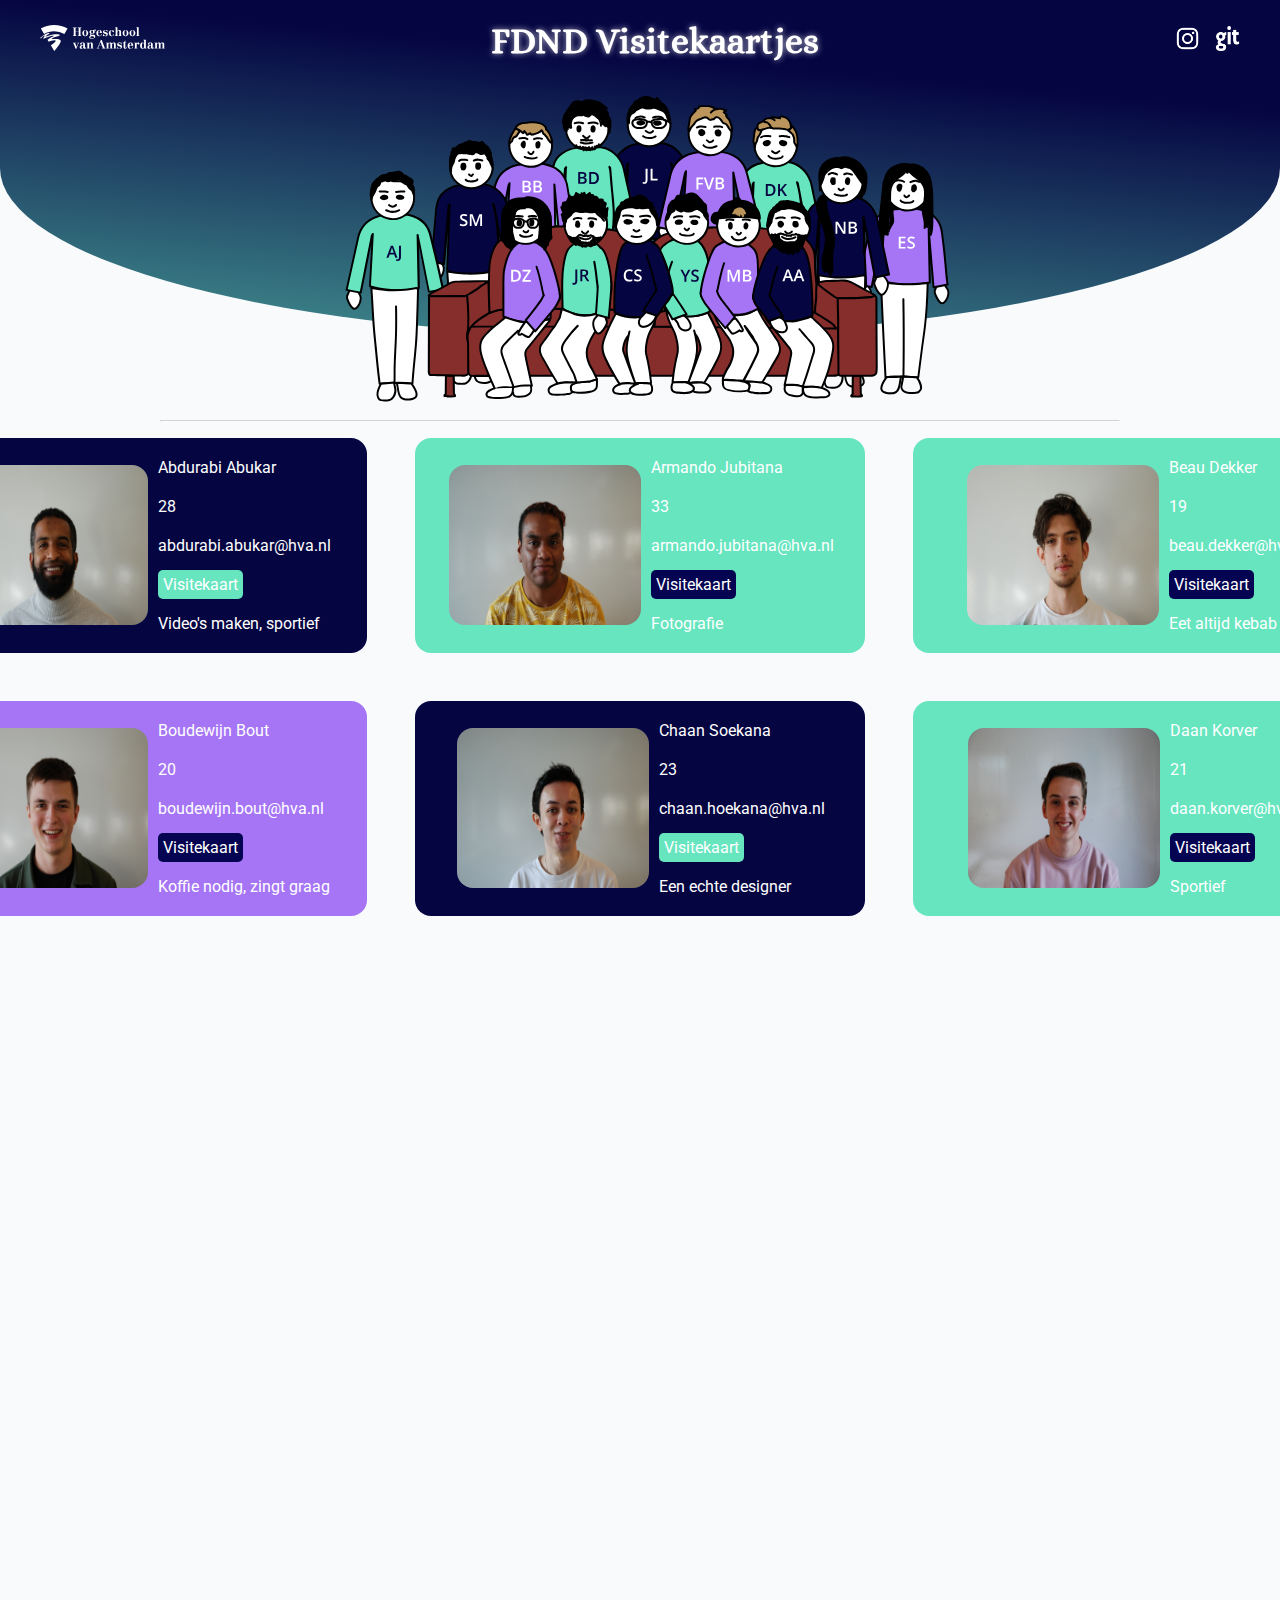
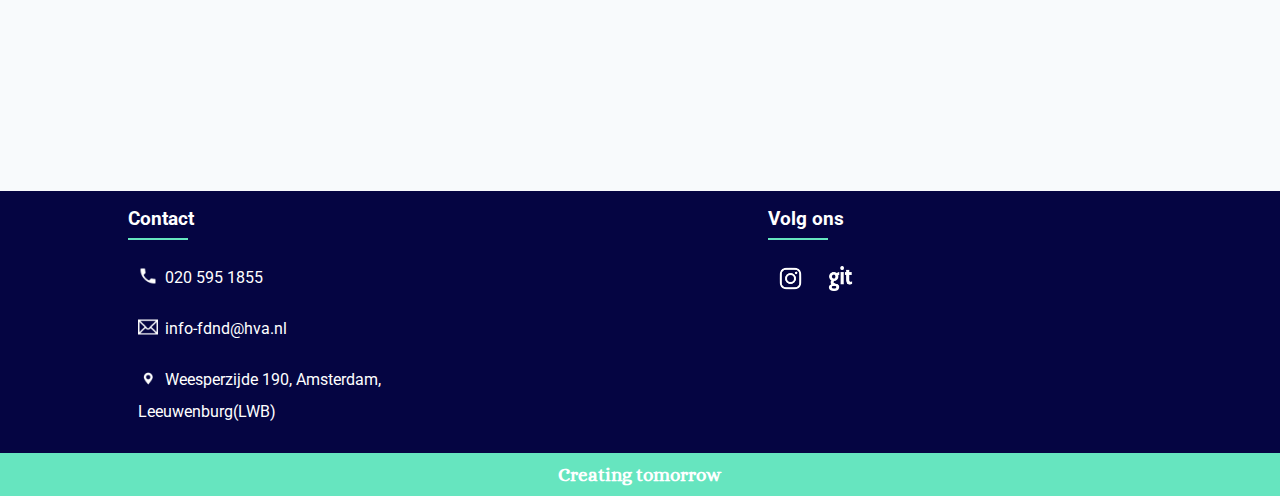
==== commit d1544bec: "Final push" ====
--- a/index.html
+++ b/index.html
@@ -14,6 +14,8 @@
     />
 
     <link href="https://fonts.googleapis.com/css2?family=Roboto&display=swap" rel="stylesheet">
+
+    <link href="https://unpkg.com/aos@2.3.1/dist/aos.css" rel="stylesheet">
 
     <title>Document</title>
   </head>
@@ -3115,26 +3117,22 @@
           margin: 0 auto;
         "
       />
-
-    <!-- Person cards -->
     
-
     <!-- Person popup -->
     <section class="popup">
       <div>
         <h2 class="naam"></h2>
         <p class="leeftijd"></p>
         <p class="slug"></p>
-        <a href="#">Bekijk visitekaartje</a>
+        <a class="card-link" href="" target="_blank">Bekijk visitekaartje</a>
       </div>
       <img class="person-2" src= />
     </section>
 
     <!-- Person cards -->
-
     <section class="person-cards">
           <ul class="all" id="list" class="kaartjes-wrapper">
-              <li class="team3 personCard" id="aa">
+              <li class="team3 personCard" data-aos="fade-up" id="aa">
                   <img src="assets/persons/Abdurabi Abukar.JPG" class="foto" alt="Foto">
                   <ul>
                       <li>Abdurabi Abukar</li>
@@ -3145,7 +3143,7 @@
                   </ul>
               </li>
   
-              <li class="team2 personCard" id="aj">       
+              <li class="team1 personCard" id="aj" data-aos="fade-up" data-aos-delay="300">       
                   <img src="assets/persons/Armando Jubitana.JPG" class="foto" alt="Foto">
                   <ul>
                       <li>Armando Jubitana</li>
@@ -3155,7 +3153,7 @@
                       <li>Fotografie</li>
                   </ul>
               </li>
-              <li class="team2 personCard" id="bd">
+              <li class="team1 personCard" id="bd" data-aos="fade-up" data-aos-delay="600">
                 <img src="assets/persons/Beau Dekker.JPG" class="foto" alt="Foto">
                   <ul>
                       <li>Beau Dekker</li>
@@ -3165,7 +3163,7 @@
                       <li>Eet altijd kebab</li>
                   </ul>
               </li>    
-              <li class="team1 personCard" id="bb">
+              <li class="team2 personCard" id="bb" data-aos="fade-up">
                 <img src="assets/persons/Boudewijn Bout.JPG" class="foto" alt="Foto">
                   <ul>
                       <li>Boudewijn Bout </li>
@@ -3175,7 +3173,7 @@
                       <li>Koffie nodig, zingt graag</li>
                   </ul>
               </li>    
-              <li class="team3 personCard" id="cs">
+              <li class="team3 personCard" id="cs" data-aos="fade-up" data-aos-delay="300">
                 <img src="assets/persons/Chaan Soekana.JPG" class="foto" alt="Foto">
                   <ul>
                       <li>Chaan Soekana</li>
@@ -3185,7 +3183,7 @@
                       <li>Een echte designer</li>
                   </ul>
               </li>    
-              <li class="team2 personCard" id="dk">
+              <li class="team1 personCard" id="dk" data-aos="fade-up" data-aos-delay="600">
                 <img src="assets/persons/Daan Korver.JPG" class="foto" alt="Foto">
                   <ul>
                       <li>Daan Korver</li>
@@ -3195,7 +3193,7 @@
                       <li>Sportief</li>
                   </ul>
               </li>    
-              <li class="team1 personCard" id="dz">
+              <li class="team2 personCard" id="dz" data-aos="fade-up">
                 <img src="assets/persons/Daphne Zwuup.JPG" class="foto" alt="Foto">
                   <ul>
                       <li>Daphne Zwuup</li>
@@ -3205,7 +3203,7 @@
                       <li>Teken talent</li>
                   </ul>
               </li>    
-              <li class="team1 personCard" id="es">
+              <li class="team2 personCard" id="es" data-aos="fade-up" data-aos-delay="300">
                 <img src="assets/persons/Emona Santiago.JPG" class="foto" alt="Foto">
                   <ul>
                       <li>Emona Santiago</li>
@@ -3215,7 +3213,7 @@
                       <li>Ideeën bedenken & master mind</li>
                   </ul>
               </li>    
-              <li class="team1 personCard" id="fvb">
+              <li class="team2 personCard" id="fvb" data-aos="fade-up" data-aos-delay="600">
                 <img src="assets/persons/Finn van Bekkum.JPG" class="foto" alt="Foto">
                   <ul>
                       <li>Finn van Bekkum</li>
@@ -3225,7 +3223,7 @@
                       <li>Kan niet zonder koffie</li>
                   </ul>
               </li>    
-              <li class="team2 personCard" id="jr">
+              <li class="team1 personCard" id="jr" data-aos="fade-up">
                 <img src="assets/persons/Jean Rojer.JPG" class="foto" alt="Foto">
                   <ul>
                       <li>Jean Rojer</li>
@@ -3235,7 +3233,7 @@
                       <li>Ping pong koning</li>
                   </ul>
               </li>    
-              <li class="team3 personCard" id="jl">
+              <li class="team3 personCard" id="jl" data-aos="fade-up" data-aos-delay="300">
                 <img src="assets/persons/Justin Lung.JPG" class="foto" alt="Foto">
                   <ul>
                       <li>Justin Lung</li>
@@ -3244,8 +3242,8 @@
                       <li><a href="#" target="_blank">Visitekaart</a></li>
                       <li>Powerlifting</li>
                   </ul>
-              </li>    
-              <li class="team1 personCard" id="mb">
+              </li>   
+              <li class="team2 personCard" id="mb" data-aos="fade-up" data-aos-delay="600">
                 <img src="assets/persons/Matthijs Blauw.JPG" class="foto" alt="Foto">
                   <ul>
                       <li>Matthijs Blauw</li>
@@ -3255,7 +3253,7 @@
                       <li>Houdt van feesten en sporten</li>
                   </ul>
               </li>        
-              <li class="team3 personCard" id="nb">
+              <li class="team3 personCard" id="nb" data-aos="fade-up">
                 <img src="assets/persons/Nandita Badeloe.JPG" class="foto" alt="Foto">
                   <ul>
                       <li>Nandita Badeloe</li>
@@ -3265,7 +3263,7 @@
                       <li>Houdt van kaas</li>
                   </ul>
               </li>    
-              <li class="team3 personCard" id="sm">
+              <li class="team3 personCard" id="sm" data-aos="fade-up" data-aos-delay="300">
                 <img src="assets/persons/Shauri Maigua Cáceres.JPG" class="foto" alt="Foto">
                   <ul>
                       <li>Shauri Maigua Cáceres</li>
@@ -3275,7 +3273,7 @@
                       <li>Danser & tekenaar</li>
                   </ul>
               </li>
-              <li class="team3 personCard" id="ys">
+              <li class="team1 personCard" id="ys" data-aos="fade-up" data-aos-delay="600">
                 <img src="assets/persons/Yasser Slaymen.JPG" class="foto" alt="Foto">
                   <ul>
                       <li>Yasser Slaymen</li>
@@ -3334,5 +3332,10 @@
     </footer>
 
     <script src="scripts/script.js"></script>
+    <script src="https://unpkg.com/aos@2.3.1/dist/aos.js"></script>
+
+    <script>
+      AOS.init();
+    </script>
   </body>
 </html>
--- a/styles/style.css
+++ b/styles/style.css
@@ -345,11 +345,13 @@
 }
 
 .team1{
+  background-color: #66E5BF;
+}
+
+.team2{
   background-color: #A675F5;
 }
-.team2{
-  background-color: #66E5BF;
-}
+
 .team3{
   background-color: #050542;
 }
@@ -384,7 +386,45 @@
 
 }
 
-.team2 a{
+.team1 a {
+  background-color: #050452;
+  padding: 5px 5px;
+  color: #fff;
+  text-decoration: none;
+  border-radius: 5px;
+}
+
+.team1 a:hover {
+  text-decoration: none;
+}
+
+.team2 a {
+  background-color: #050452;
+  color: #fff;
+  padding: 5px 5px;
+  text-decoration: none;
+  border-radius: 5px;
+  text-decoration: none;
+}
+
+.team2 a:hover {
+  text-decoration: none;
+}
+
+.team3 a {
+  background-color: #66e5bf;
+  padding: 5px 5px;
+  border-radius: 5px;
+  text-decoration: none;
+  color: #fff;
+}
+
+.team3 a:hover {
+  color: #fff;
+  text-decoration: none;
+}
+
+/* .team2 a{
     background-color: #050542;
     color:#66E5BF;
-  }+  } */